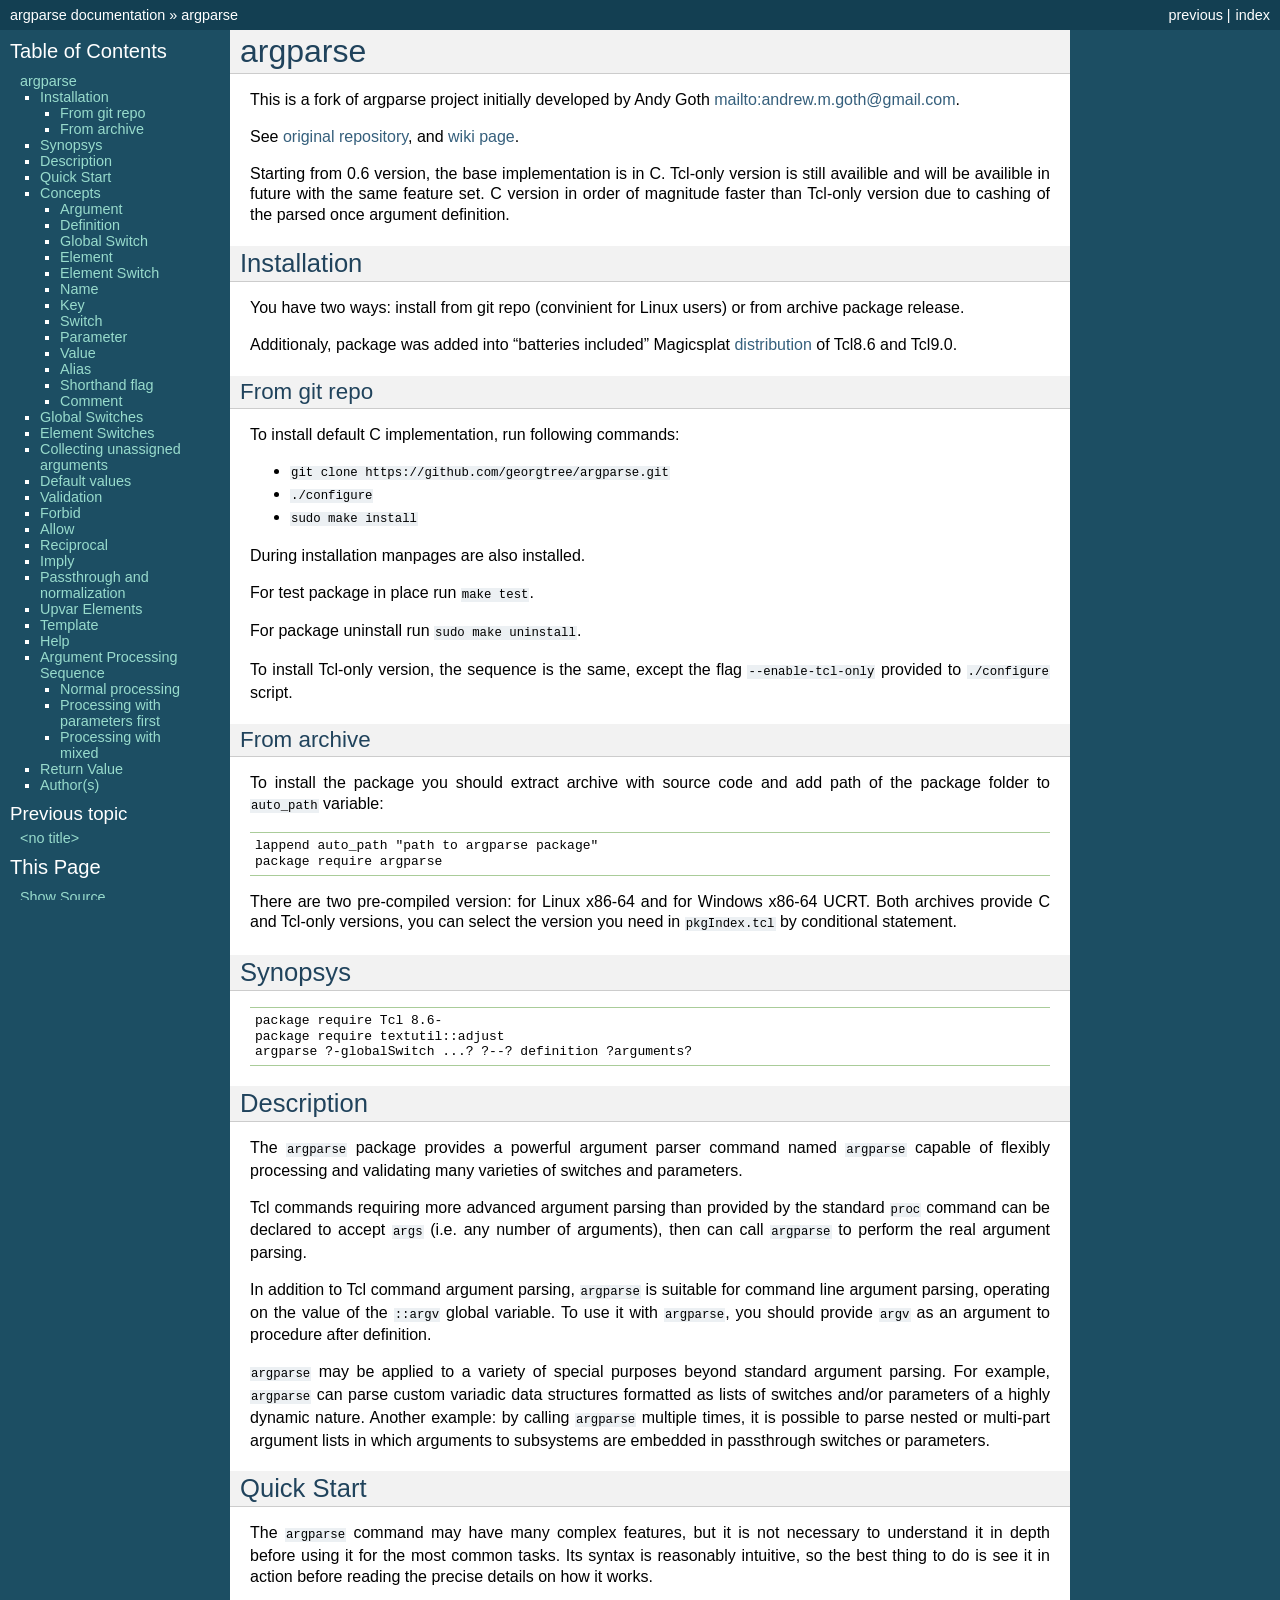
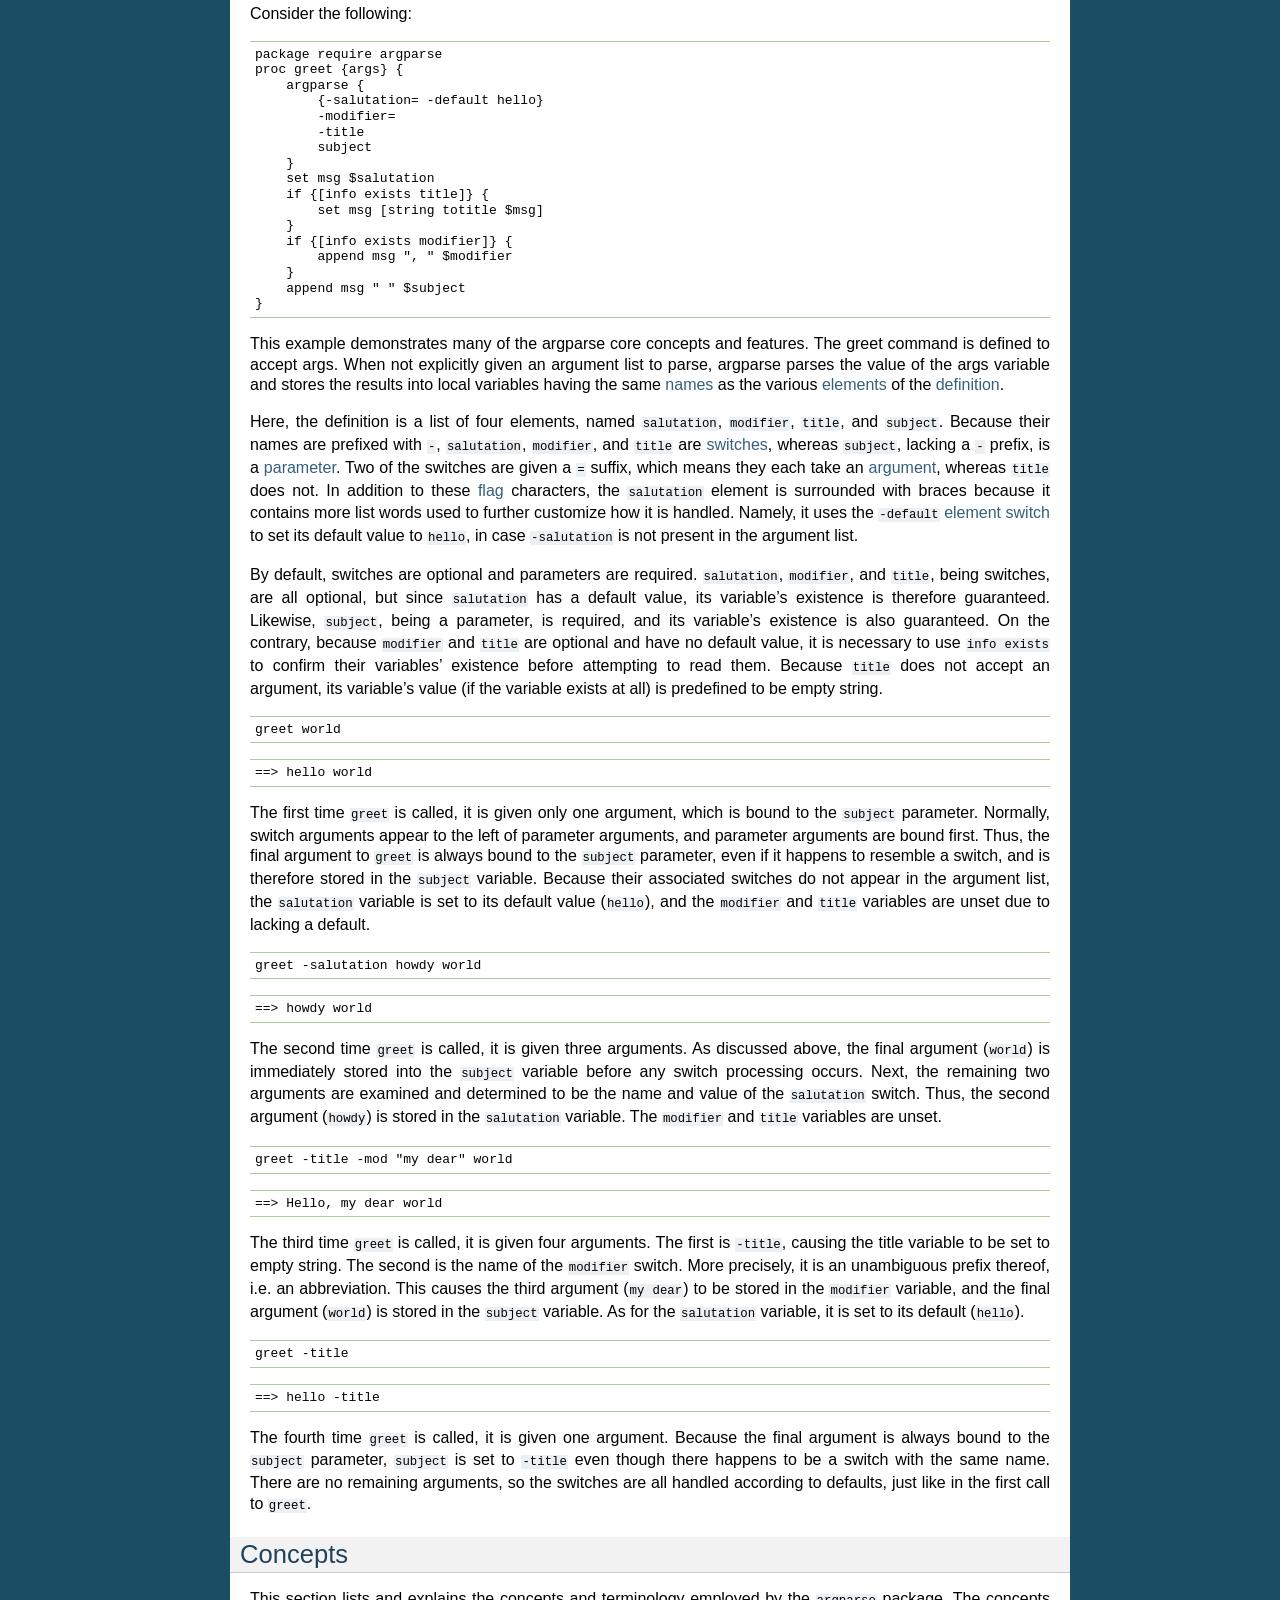
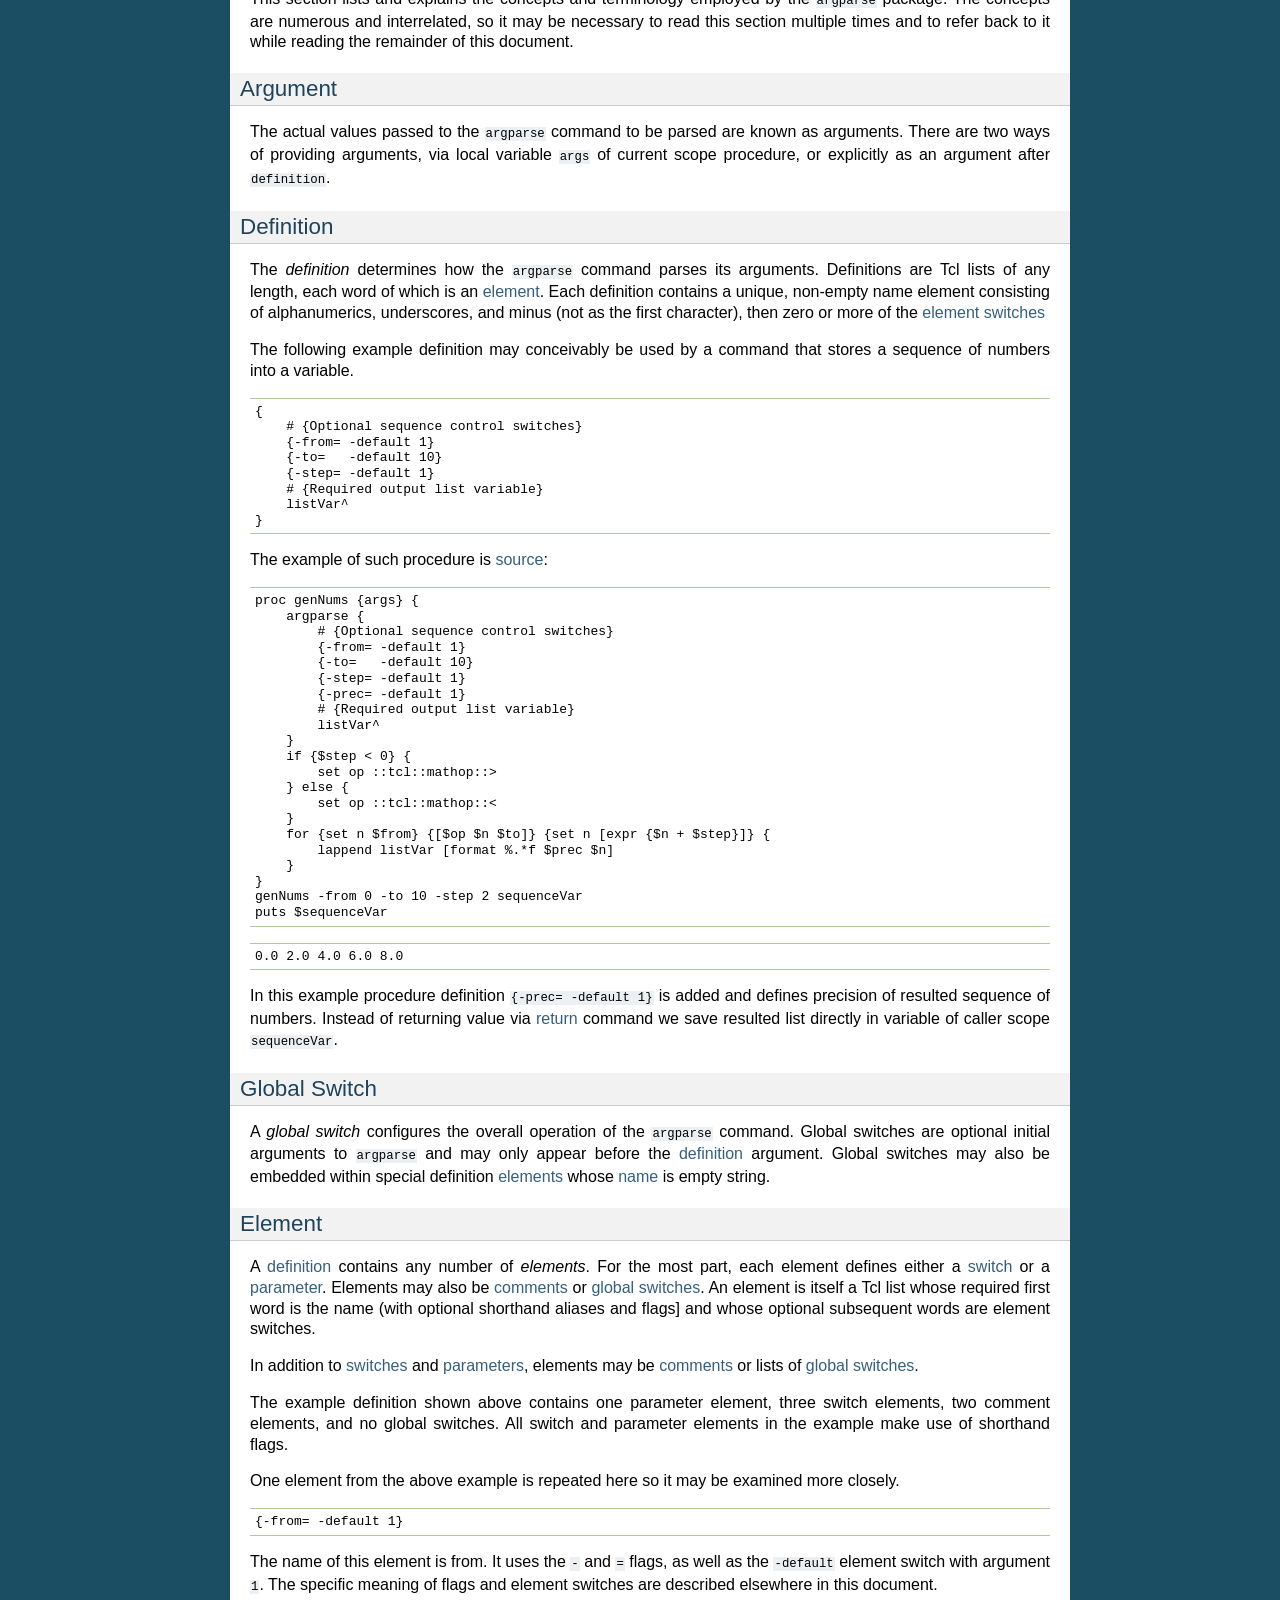
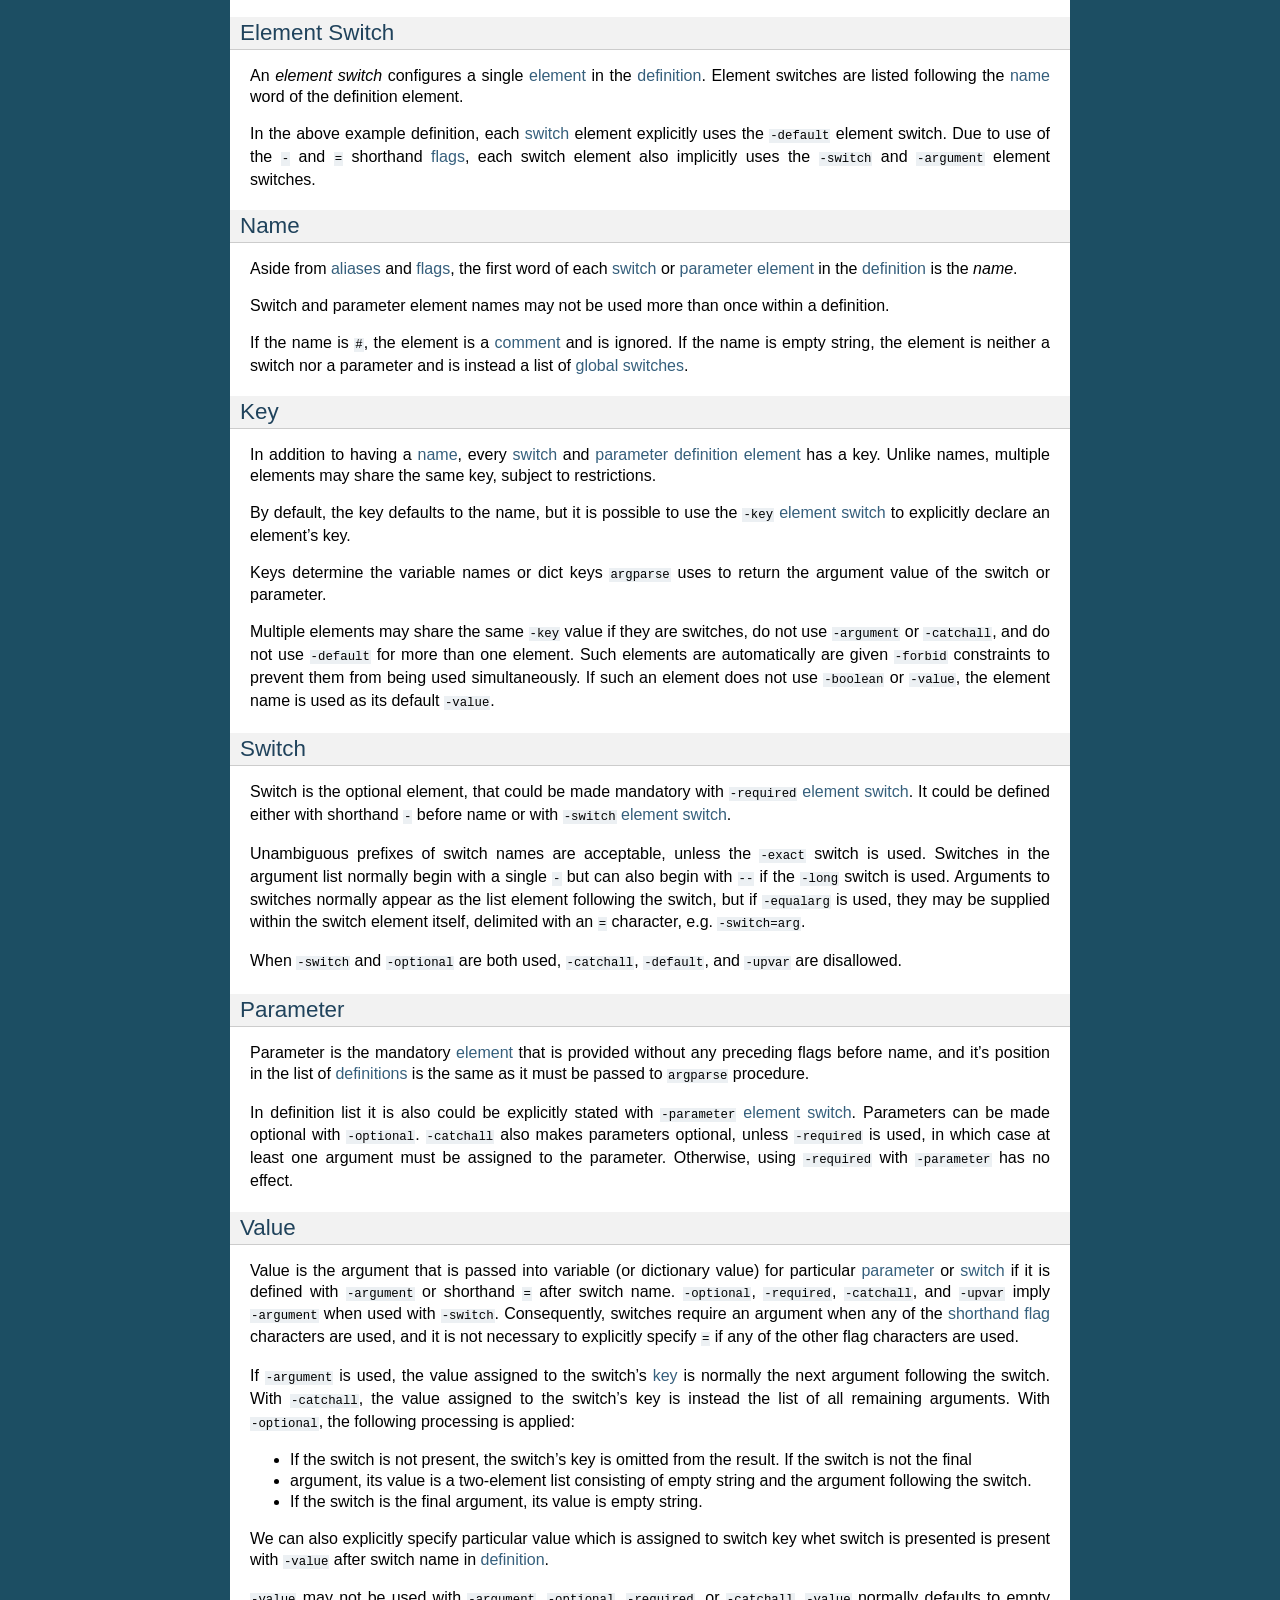
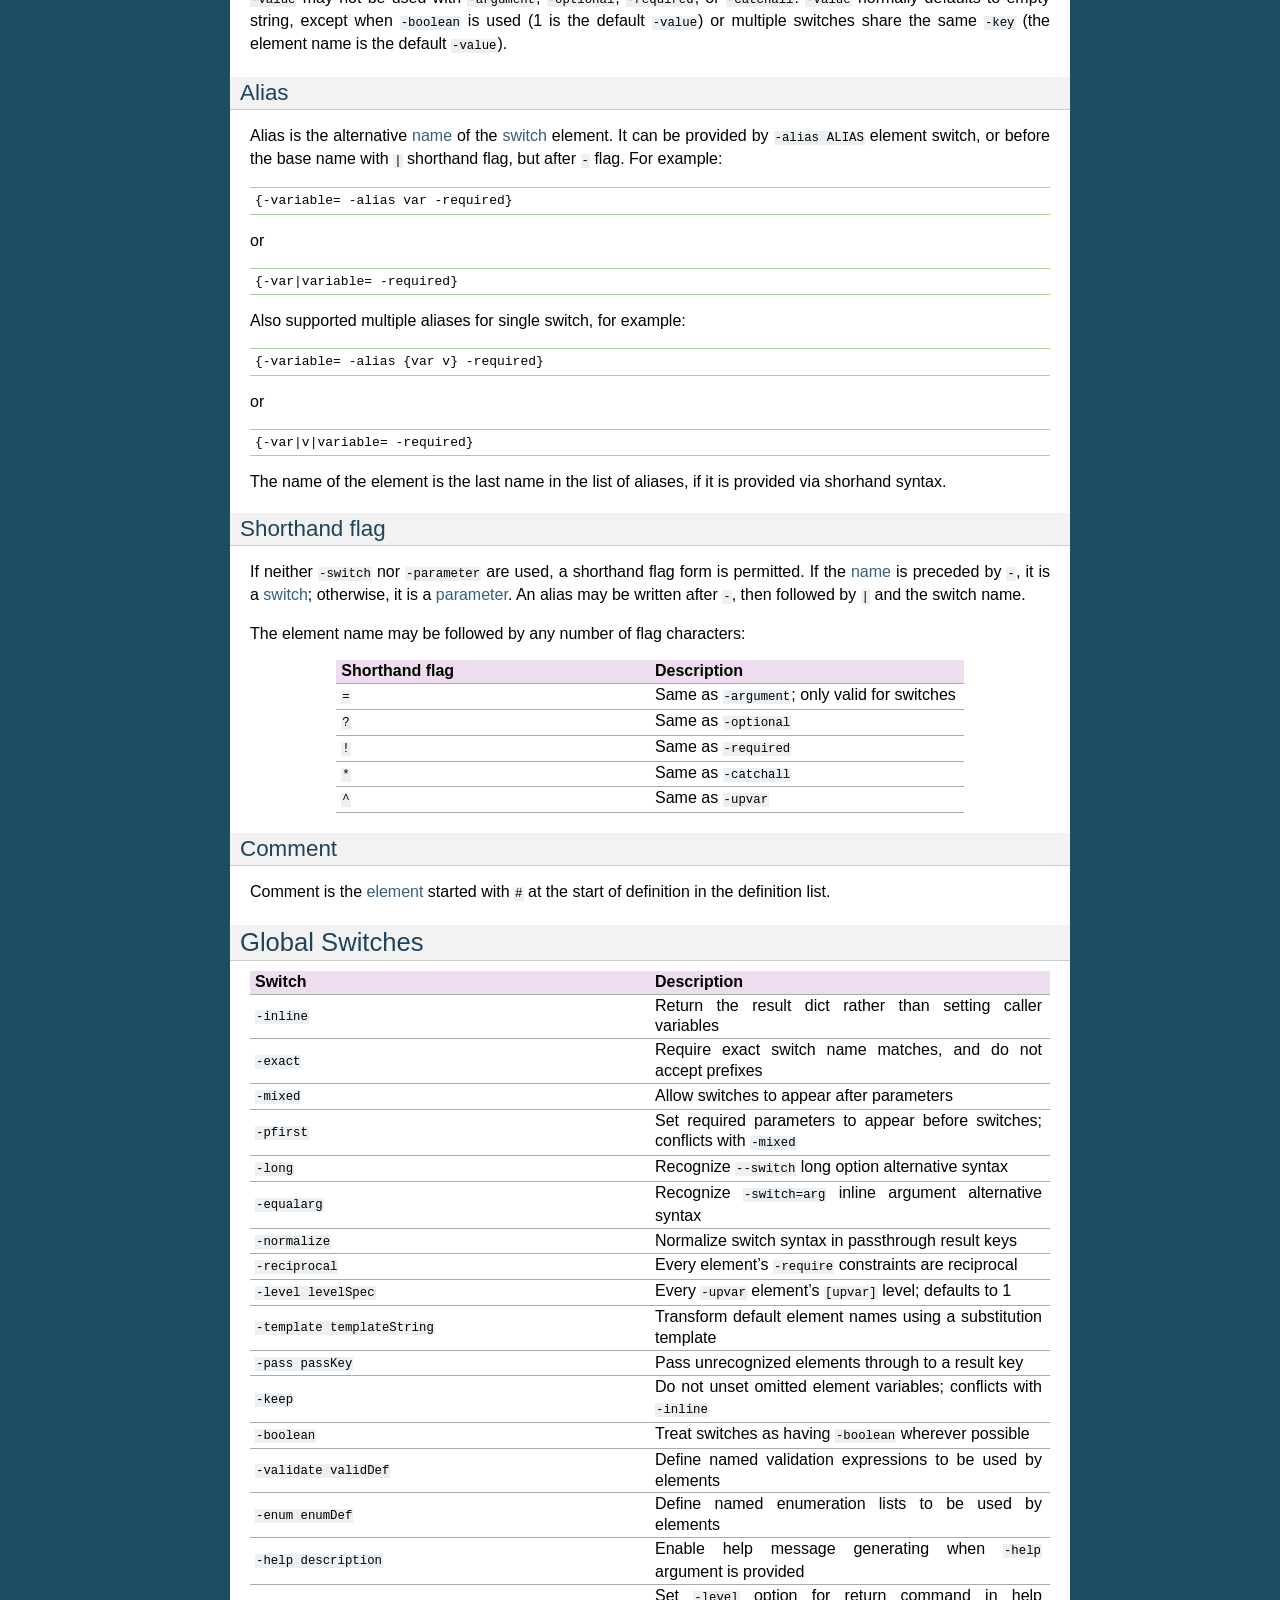
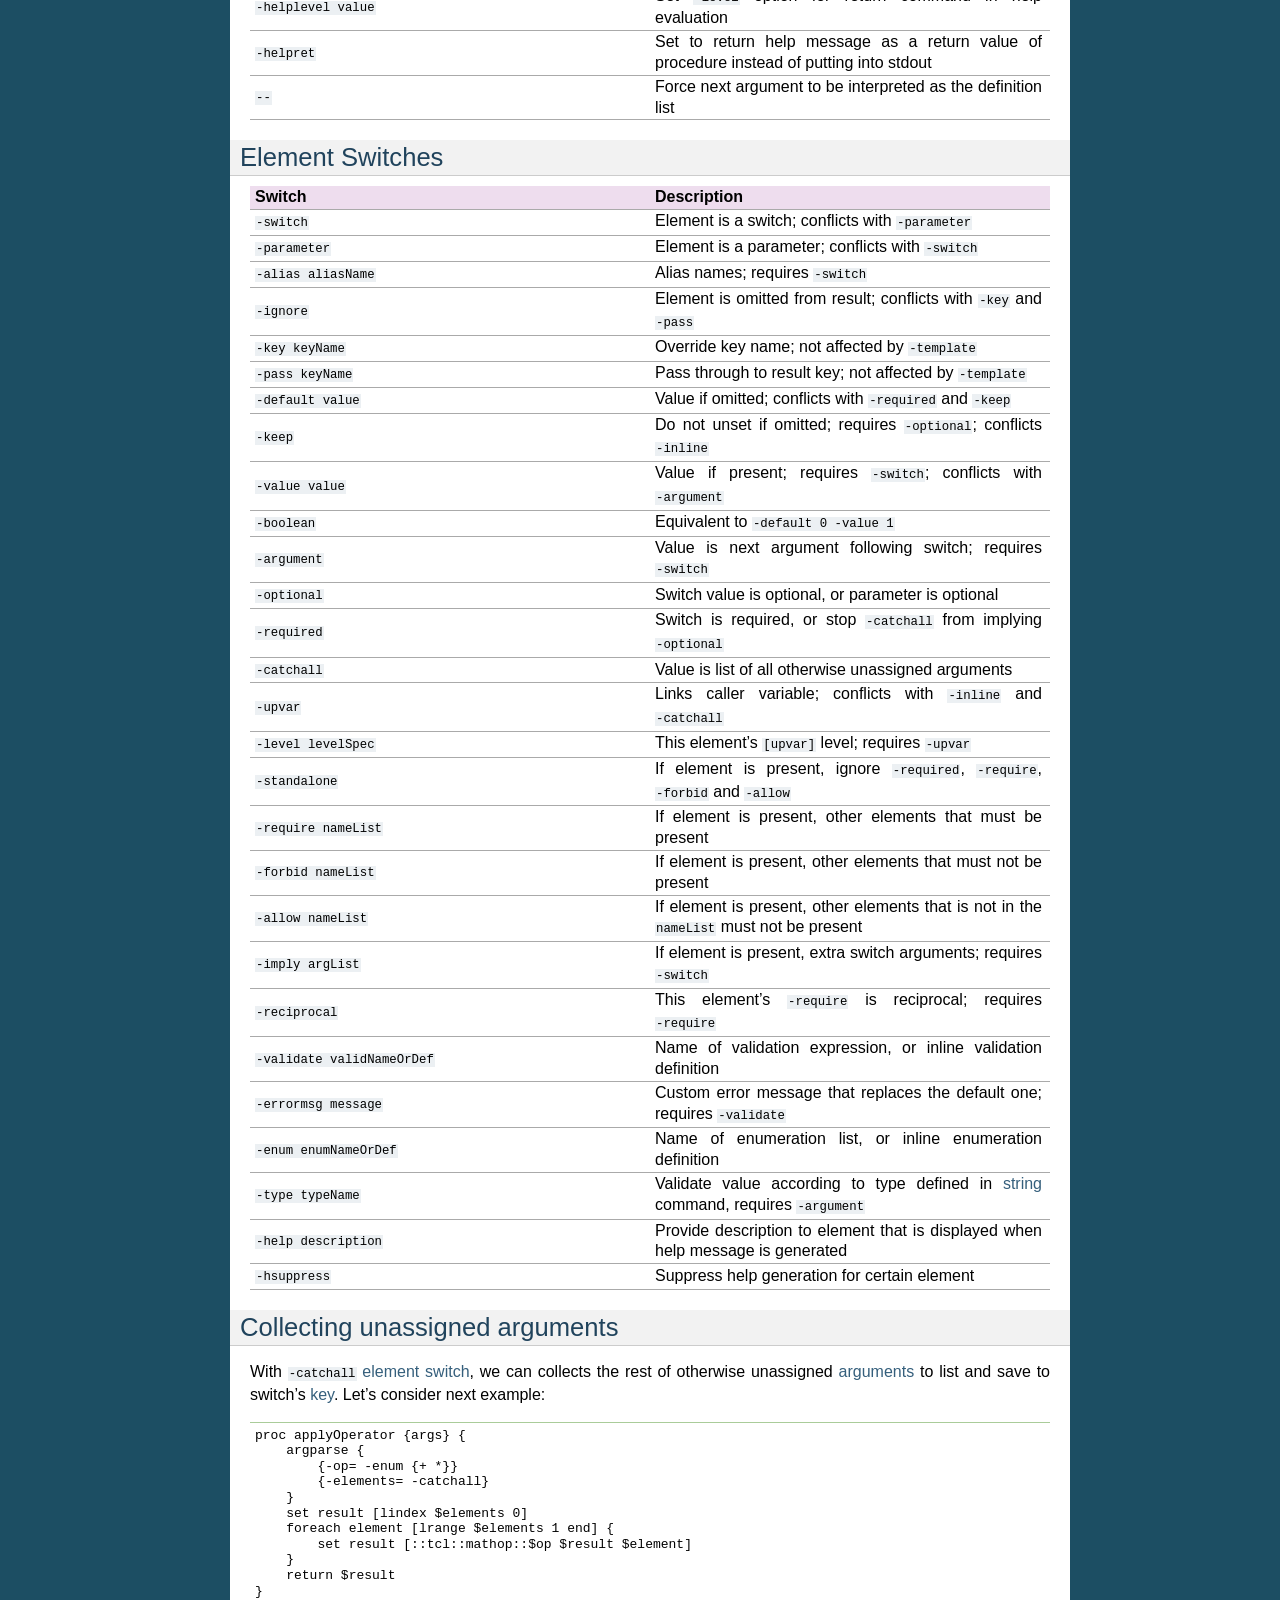
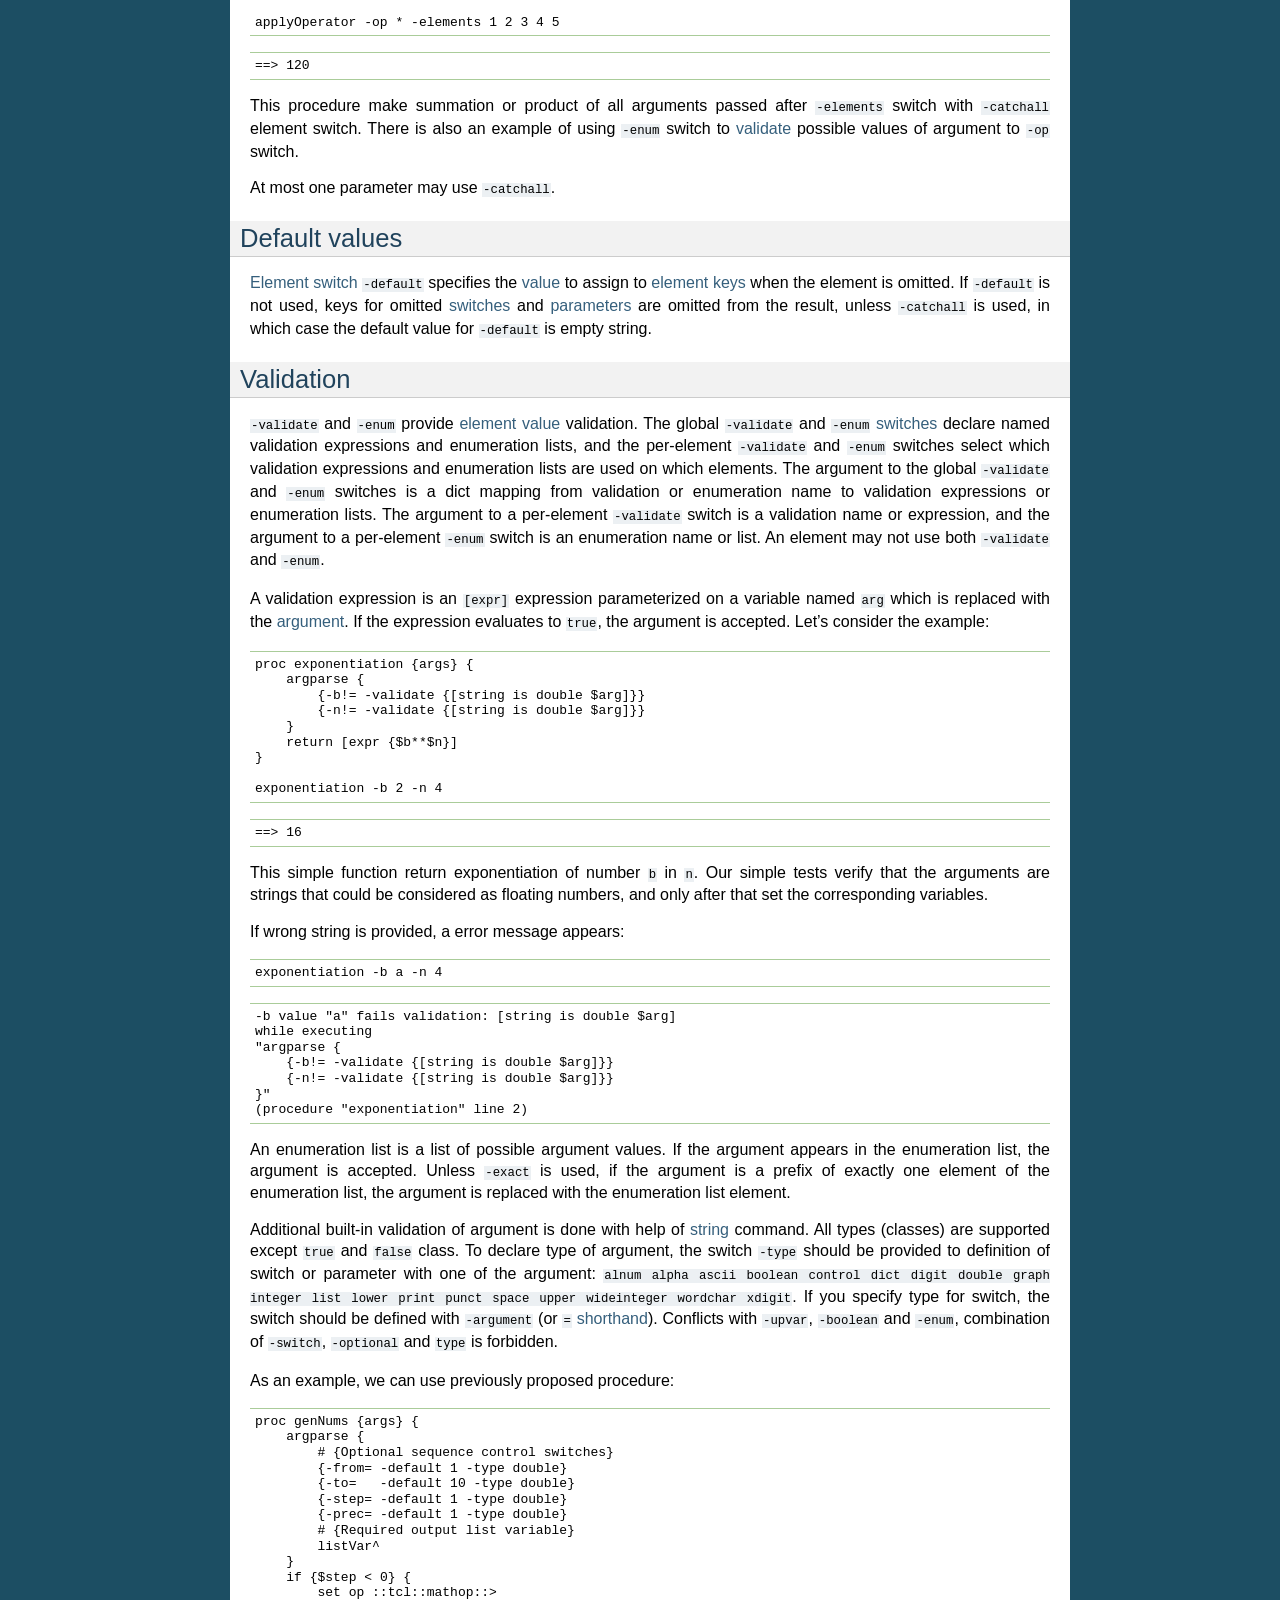
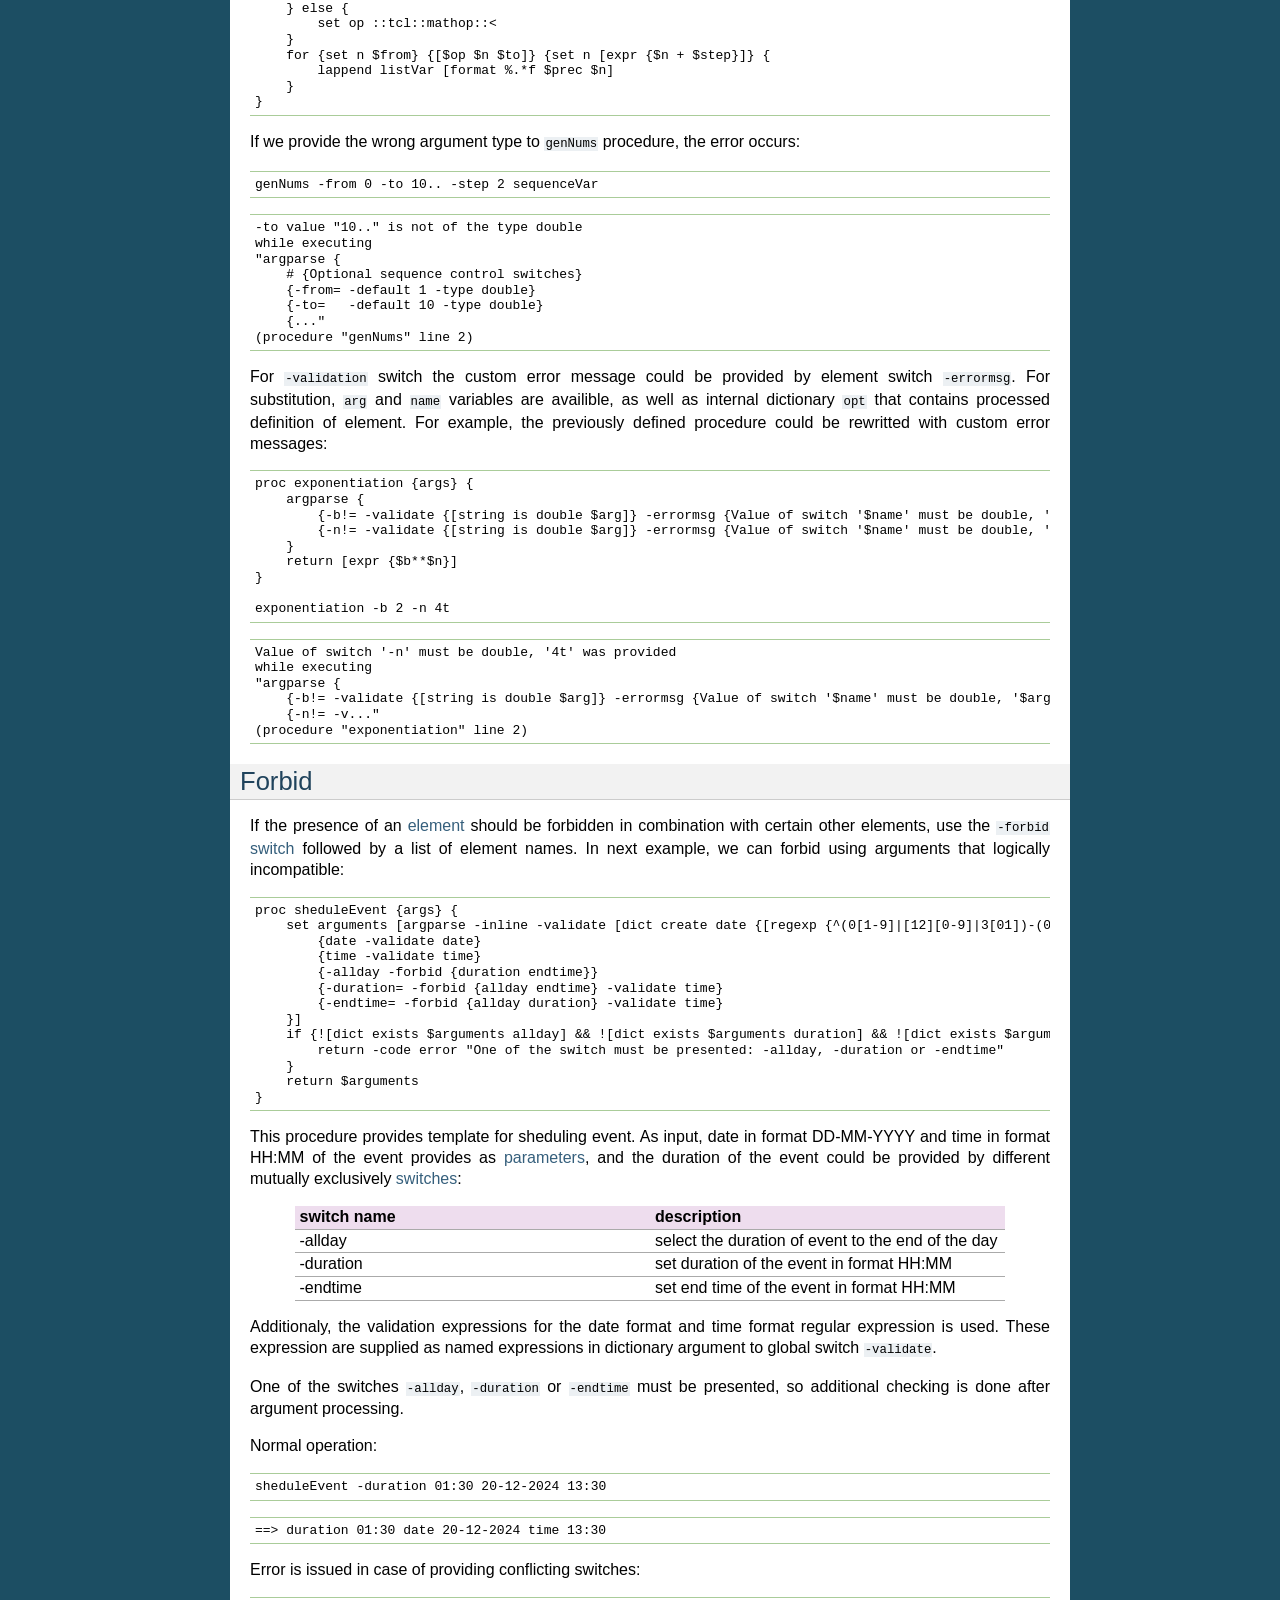
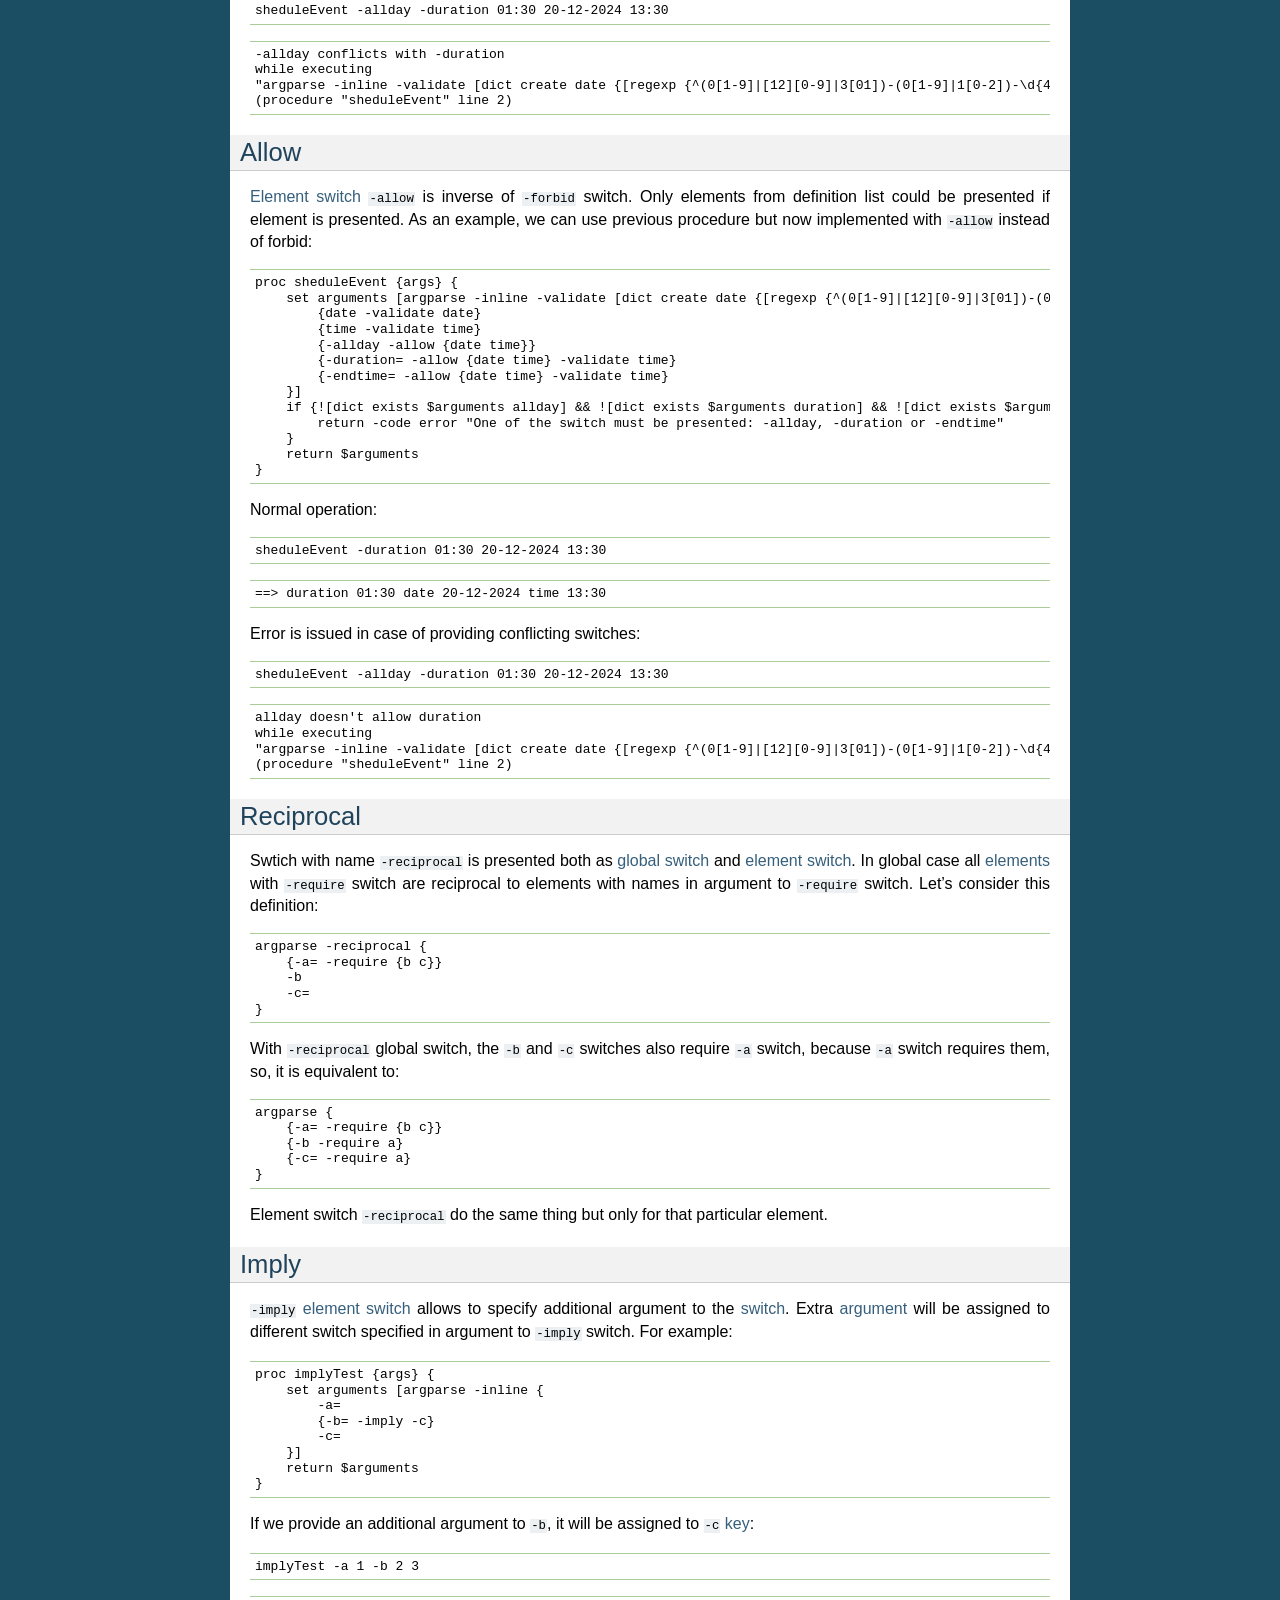
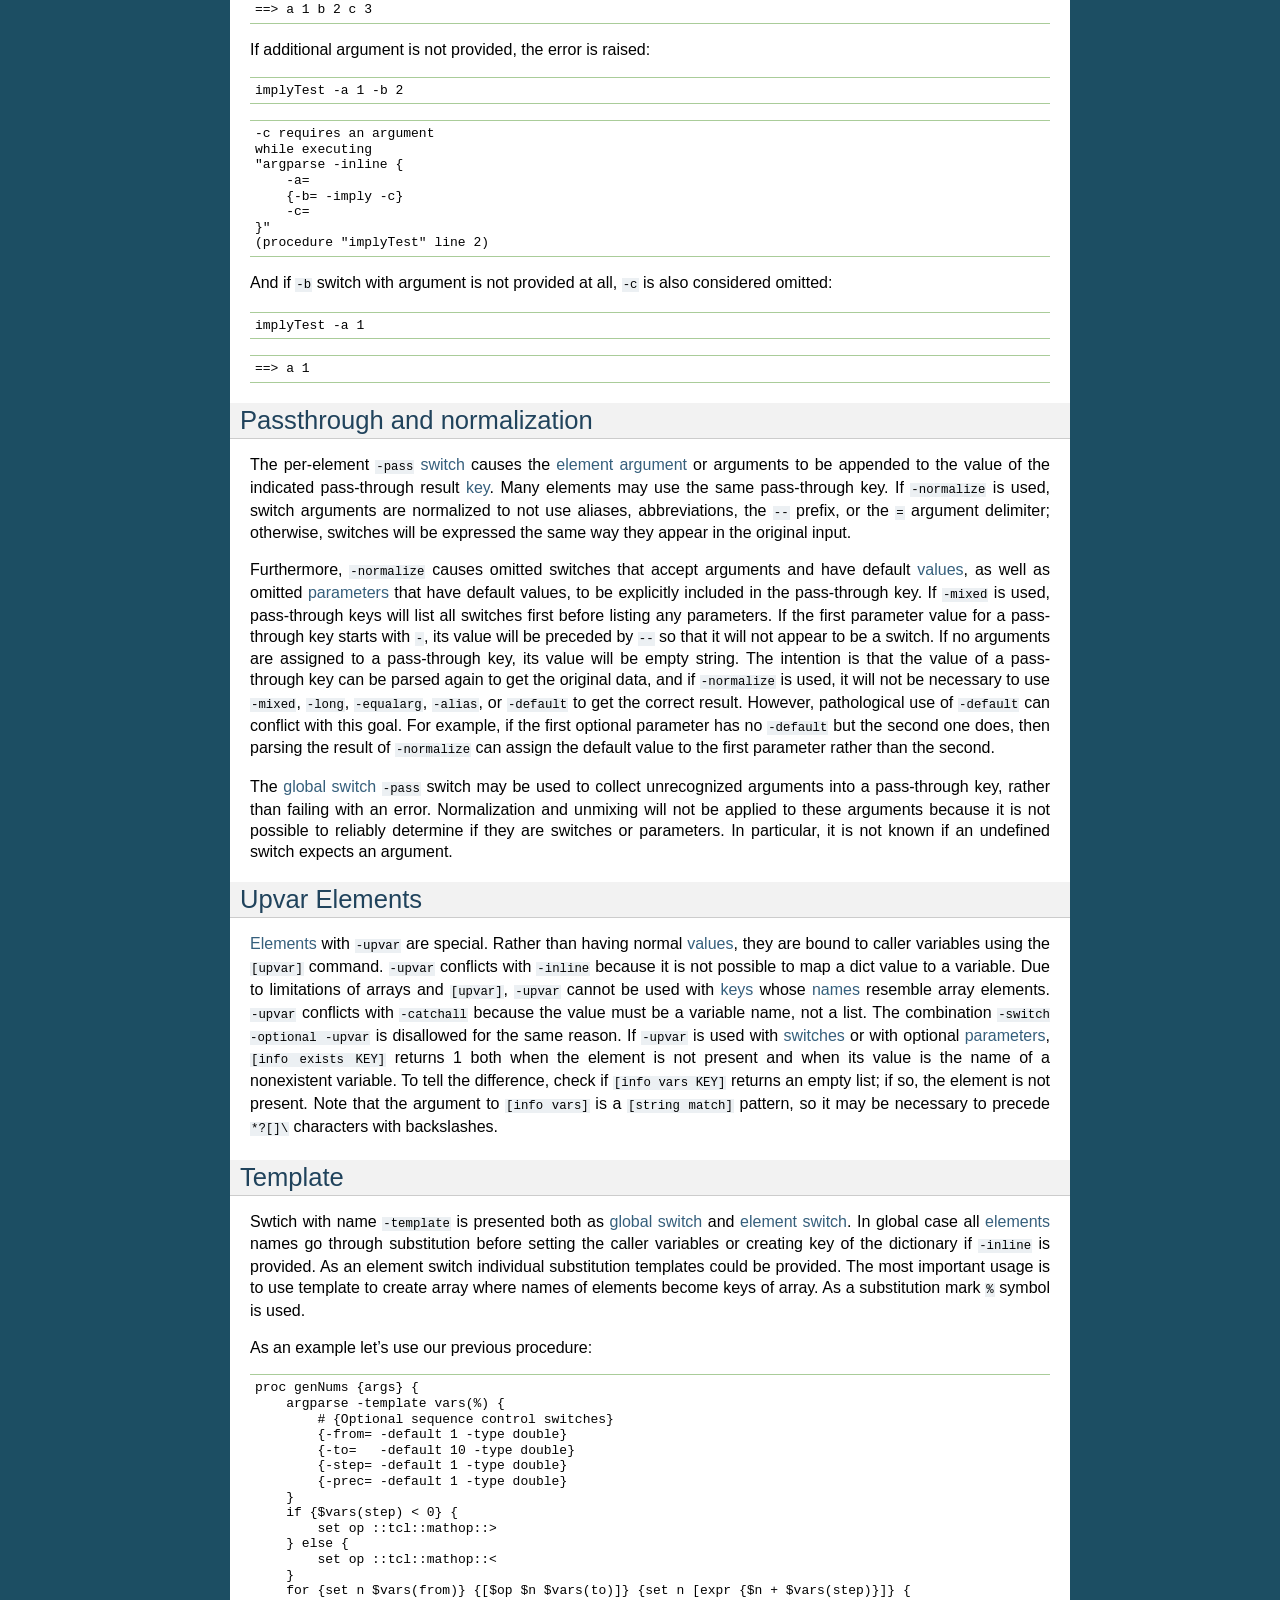
==== docs/argparse.html @ 743ca181 "add sticky navigation bar to docs" ====
<!DOCTYPE html>

<html lang="en" data-content_root="./">
  <head>
    <meta charset="utf-8" />
    <meta name="viewport" content="width=device-width, initial-scale=1.0" /><meta name="viewport" content="width=device-width, initial-scale=1" />

    <title>argparse &#8212; argparse  documentation</title>
    <link rel="stylesheet" type="text/css" href="_static/pygments.css?v=03e43079" />
    <link rel="stylesheet" type="text/css" href="_static/classic.css?v=f11ead97" />
    
    <script src="_static/documentation_options.js?v=5929fcd5"></script>
    <script src="_static/doctools.js?v=9bcbadda"></script>
    <script src="_static/sphinx_highlight.js?v=dc90522c"></script>
    
    <link rel="index" title="Index" href="genindex.html" />
    <link rel="search" title="Search" href="search.html" />
    <link rel="prev" title="&lt;no title&gt;" href="index.html" /> 
  </head><body>
    <div class="related" role="navigation" aria-label="Related">
      <h3>Navigation</h3>
      <ul>
        <li class="right" style="margin-right: 10px">
          <a href="genindex.html" title="General Index"
             accesskey="I">index</a></li>
        <li class="right" >
          <a href="index.html" title="&lt;no title&gt;"
             accesskey="P">previous</a> |</li>
        <li class="nav-item nav-item-0"><a href="index.html">argparse  documentation</a> &#187;</li>
        <li class="nav-item nav-item-this"><a href="">argparse</a></li> 
      </ul>
    </div>  

    <div class="document">
      <div class="documentwrapper">
        <div class="bodywrapper">
          <div class="body" role="main">
            
  <section id="argparse">
<span id="r-argparse"></span><span id="r-namespaceqz3a3aargparse"></span><h1>argparse<a class="headerlink" href="#argparse" title="Link to this heading">¶</a></h1>
<p>This is a fork of argparse project initially developed by Andy Goth <a class="reference external" href="mailto:andrew&#46;m&#46;goth&#37;&#52;&#48;gmail&#46;com">mailto:andrew<span>&#46;</span>m<span>&#46;</span>goth<span>&#64;</span>gmail<span>&#46;</span>com</a>.</p>
<p>See <a class="reference external" href="https://core.tcl-lang.org/tcllib/timeline?r=amg-argparse">original repository</a>, and
<a class="reference external" href="https://wiki.tcl-lang.org/page/argparse">wiki page</a>.</p>
<p>Starting from 0.6 version, the base implementation is in C. Tcl-only version is still availible and will be
availible in future with the same feature set. C version in order of magnitude faster than Tcl-only version due
to cashing of the parsed once argument definition.</p>
<section id="installation">
<span id="r-argparse-installation"></span><span id="r-3a3aargparseqzinstallation"></span><h2>Installation<a class="headerlink" href="#installation" title="Link to this heading">¶</a></h2>
<p>You have two ways: install from git repo (convinient for Linux users) or from archive package release.</p>
<p>Additionaly, package was added into “batteries included” Magicsplat
<a class="reference external" href="https://www.magicsplat.com/tcl-installer/index.html#packages">distribution</a> of Tcl8.6 and Tcl9.0.</p>
<section id="from-git-repo">
<span id="r-argparse-from-git-repo"></span><span id="r-3a3aargparseqzfrom20git20repo"></span><h3>From git repo<a class="headerlink" href="#from-git-repo" title="Link to this heading">¶</a></h3>
<p>To install default C implementation, run following commands:</p>
<ul class="simple">
<li><p><code class="docutils literal notranslate"><span class="pre">git</span> <span class="pre">clone</span> <span class="pre">https://github.com/georgtree/argparse.git</span></code></p></li>
<li><p><code class="docutils literal notranslate"><span class="pre">./configure</span></code></p></li>
<li><p><code class="docutils literal notranslate"><span class="pre">sudo</span> <span class="pre">make</span> <span class="pre">install</span></code></p></li>
</ul>
<p>During installation manpages are also installed.</p>
<p>For test package in place run <code class="docutils literal notranslate"><span class="pre">make</span> <span class="pre">test</span></code>.</p>
<p>For package uninstall run <code class="docutils literal notranslate"><span class="pre">sudo</span> <span class="pre">make</span> <span class="pre">uninstall</span></code>.</p>
<p>To install Tcl-only version, the sequence is the same, except the flag <code class="docutils literal notranslate"><span class="pre">--enable-tcl-only</span></code> provided to
<code class="docutils literal notranslate"><span class="pre">./configure</span></code> script.</p>
</section>
<section id="from-archive">
<span id="r-argparse-from-archive"></span><span id="r-3a3aargparseqzfrom20archive"></span><h3>From archive<a class="headerlink" href="#from-archive" title="Link to this heading">¶</a></h3>
<p>To install the package you should extract archive with source code and add path of the package folder to
<code class="docutils literal notranslate"><span class="pre">auto_path</span></code> variable:</p>
<div class="highlight-tcl notranslate"><div class="highlight"><pre><span></span><span class="nb">lappend</span><span class="w"> </span>auto_path<span class="w"> </span><span class="s2">&quot;path to argparse package&quot;</span>
<span class="nb">package</span><span class="w"> </span>require<span class="w"> </span>argparse
</pre></div>
</div>
<p>There are two pre-compiled version: for Linux x86-64 and for Windows x86-64 UCRT. Both archives provide C and
Tcl-only versions, you can select the version you need in <code class="docutils literal notranslate"><span class="pre">pkgIndex.tcl</span></code> by conditional statement.</p>
</section>
</section>
<section id="synopsys">
<span id="r-argparse-synopsys"></span><span id="r-3a3aargparseqzsynopsys"></span><h2>Synopsys<a class="headerlink" href="#synopsys" title="Link to this heading">¶</a></h2>
<div class="highlight-tcl notranslate"><div class="highlight"><pre><span></span><span class="nb">package</span><span class="w"> </span>require<span class="w"> </span>Tcl<span class="w"> </span><span class="mf">8.6</span><span class="o">-</span>
<span class="nb">package</span><span class="w"> </span>require<span class="w"> </span>textutil::adjust
<span class="nv">argparse</span><span class="w"> </span><span class="o">?-</span>globalSwitch<span class="w"> </span>...<span class="o">?</span><span class="w"> </span><span class="o">?--?</span><span class="w"> </span>definition<span class="w"> </span><span class="o">?</span>arguments<span class="o">?</span>
</pre></div>
</div>
</section>
<section id="description">
<span id="r-argparse-description"></span><span id="r-3a3aargparseqzdescription"></span><h2>Description<a class="headerlink" href="#description" title="Link to this heading">¶</a></h2>
<p>The <code class="docutils literal notranslate"><span class="pre">argparse</span></code> package provides a powerful argument parser command named <code class="docutils literal notranslate"><span class="pre">argparse</span></code> capable of flexibly
processing and validating many varieties of switches and parameters.</p>
<p>Tcl commands requiring more advanced argument parsing than provided by the standard <code class="docutils literal notranslate"><span class="pre">proc</span></code> command can be
declared to accept <code class="docutils literal notranslate"><span class="pre">args</span></code> (i.e. any number of arguments), then can call <code class="docutils literal notranslate"><span class="pre">argparse</span></code> to perform the real argument
parsing.</p>
<p>In addition to Tcl command argument parsing, <code class="docutils literal notranslate"><span class="pre">argparse</span></code> is suitable for command line argument parsing, operating
on the value of the <code class="docutils literal notranslate"><span class="pre">::argv</span></code> global variable. To use it with <code class="docutils literal notranslate"><span class="pre">argparse</span></code>, you should provide <code class="docutils literal notranslate"><span class="pre">argv</span></code> as an
argument to procedure after definition.</p>
<p><code class="docutils literal notranslate"><span class="pre">argparse</span></code> may be applied to a variety of special purposes beyond standard argument parsing. For example,
<code class="docutils literal notranslate"><span class="pre">argparse</span></code> can parse custom variadic data structures formatted as lists of switches and/or parameters of a
highly dynamic nature.  Another example: by calling <code class="docutils literal notranslate"><span class="pre">argparse</span></code> multiple times, it is possible to parse nested or
multi-part argument lists in which arguments to subsystems are embedded in passthrough switches or parameters.</p>
</section>
<section id="quick-start">
<span id="r-argparse-quick-start"></span><span id="r-3a3aargparseqzquick20start"></span><h2>Quick Start<a class="headerlink" href="#quick-start" title="Link to this heading">¶</a></h2>
<p>The <code class="docutils literal notranslate"><span class="pre">argparse</span></code> command may have many complex features, but it is not necessary to understand it in depth before
using it for the most common tasks. Its syntax is reasonably intuitive, so the best thing to do is see it in
action before reading the precise details on how it works.</p>
<p>Consider the following:</p>
<div class="highlight-tcl notranslate"><div class="highlight"><pre><span></span><span class="nb">package</span><span class="w"> </span>require<span class="w"> </span>argparse
<span class="k">proc</span><span class="w"> </span>greet<span class="w"> </span><span class="k">{</span><span class="nv">args</span><span class="k">}</span><span class="w"> </span><span class="k">{</span>
<span class="w">    </span><span class="nv">argparse</span><span class="w"> </span><span class="k">{</span>
<span class="w">        </span><span class="k">{</span><span class="nv">-salutation</span><span class="o">=</span><span class="w"> </span><span class="o">-</span>default<span class="w"> </span>hello<span class="k">}</span>
<span class="w">        </span><span class="nv">-modifier</span><span class="o">=</span>
<span class="w">        </span><span class="nv">-title</span>
<span class="w">        </span><span class="nv">subject</span>
<span class="w">    </span><span class="k">}</span>
<span class="w">    </span><span class="k">set</span><span class="w"> </span>msg<span class="w"> </span><span class="nv">$salutation</span>
<span class="w">    </span><span class="k">if</span><span class="w"> </span><span class="k">{[</span><span class="nb">info</span><span class="w"> </span>exists<span class="w"> </span>title<span class="k">]}</span><span class="w"> </span><span class="k">{</span>
<span class="w">        </span><span class="k">set</span><span class="w"> </span>msg<span class="w"> </span><span class="k">[</span><span class="nb">string</span><span class="w"> </span>totitle<span class="w"> </span><span class="nv">$msg</span><span class="k">]</span>
<span class="w">    </span><span class="k">}</span>
<span class="w">    </span><span class="k">if</span><span class="w"> </span><span class="k">{[</span><span class="nb">info</span><span class="w"> </span>exists<span class="w"> </span>modifier<span class="k">]}</span><span class="w"> </span><span class="k">{</span>
<span class="w">        </span><span class="nb">append</span><span class="w"> </span>msg<span class="w"> </span><span class="s2">&quot;, &quot;</span><span class="w"> </span><span class="nv">$modifier</span>
<span class="w">    </span><span class="k">}</span>
<span class="w">    </span><span class="nb">append</span><span class="w"> </span>msg<span class="w"> </span><span class="s2">&quot; &quot;</span><span class="w"> </span><span class="nv">$subject</span>
<span class="k">}</span>
</pre></div>
</div>
<p>This example demonstrates many of the argparse core concepts and features. The greet command is defined to
accept args.  When not explicitly given an argument list to parse, argparse parses the value of the args
variable and stores the results into local variables having the same <a class="reference internal" href="#r-3a3aargparseqzname"><span class="std std-ref">names</span></a> as the various
<a class="reference internal" href="#r-3a3aargparseqzelement"><span class="std std-ref">elements</span></a> of the <a class="reference internal" href="#r-3a3aargparseqzdefinition"><span class="std std-ref">definition</span></a>.</p>
<p>Here, the definition is a list of four elements, named <code class="docutils literal notranslate"><span class="pre">salutation</span></code>, <code class="docutils literal notranslate"><span class="pre">modifier</span></code>, <code class="docutils literal notranslate"><span class="pre">title</span></code>, and <code class="docutils literal notranslate"><span class="pre">subject</span></code>. Because
their names are prefixed with <code class="docutils literal notranslate"><span class="pre">-</span></code>, <code class="docutils literal notranslate"><span class="pre">salutation</span></code>, <code class="docutils literal notranslate"><span class="pre">modifier</span></code>, and <code class="docutils literal notranslate"><span class="pre">title</span></code> are <a class="reference internal" href="#r-3a3aargparseqzswitch"><span class="std std-ref">switches</span></a>, whereas
<code class="docutils literal notranslate"><span class="pre">subject</span></code>, lacking a <code class="docutils literal notranslate"><span class="pre">-</span></code> prefix, is a <a class="reference internal" href="#r-3a3aargparseqzparameter"><span class="std std-ref">parameter</span></a>. Two of the switches are given a <code class="docutils literal notranslate"><span class="pre">=</span></code> suffix, which
means they each take an <a class="reference internal" href="#r-3a3aargparseqzargument"><span class="std std-ref">argument</span></a>, whereas <code class="docutils literal notranslate"><span class="pre">title</span></code> does not. In addition to these <a class="reference internal" href="#r-3a3aargparseqzshorthand20flag"><span class="std std-ref">flag</span></a>
characters, the <code class="docutils literal notranslate"><span class="pre">salutation</span></code> element is surrounded with braces because it contains more list words used to
further customize how it is handled. Namely, it uses the <code class="docutils literal notranslate"><span class="pre">-default</span></code> <a class="reference internal" href="#r-3a3aargparseqzelement20switches"><span class="std std-ref">element switch</span></a> to set
its default value to <code class="docutils literal notranslate"><span class="pre">hello</span></code>, in case <code class="docutils literal notranslate"><span class="pre">-salutation</span></code> is not present in the argument list.</p>
<p>By default, switches are optional and parameters are required. <code class="docutils literal notranslate"><span class="pre">salutation</span></code>, <code class="docutils literal notranslate"><span class="pre">modifier</span></code>, and <code class="docutils literal notranslate"><span class="pre">title</span></code>, being
switches, are all optional, but since <code class="docutils literal notranslate"><span class="pre">salutation</span></code> has a default value, its variable’s existence is therefore
guaranteed. Likewise, <code class="docutils literal notranslate"><span class="pre">subject</span></code>, being a parameter, is required, and its variable’s existence is also
guaranteed. On the contrary, because <code class="docutils literal notranslate"><span class="pre">modifier</span></code> and <code class="docutils literal notranslate"><span class="pre">title</span></code> are optional and have no default value, it is
necessary to use <code class="docutils literal notranslate"><span class="pre">info</span> <span class="pre">exists</span></code> to confirm their variables’ existence before attempting to read them. Because
<code class="docutils literal notranslate"><span class="pre">title</span></code> does not accept an argument, its variable’s value (if the variable exists at all) is predefined to be
empty string.</p>
<div class="highlight-tcl notranslate"><div class="highlight"><pre><span></span><span class="nv">greet</span><span class="w"> </span>world
</pre></div>
</div>
<div class="highlight-text notranslate"><div class="highlight"><pre><span></span>==&gt; hello world
</pre></div>
</div>
<p>The first time <code class="docutils literal notranslate"><span class="pre">greet</span></code> is called, it is given only one argument, which is bound to the <code class="docutils literal notranslate"><span class="pre">subject</span></code>
parameter. Normally, switch arguments appear to the left of parameter arguments, and parameter arguments are
bound first. Thus, the final argument to <code class="docutils literal notranslate"><span class="pre">greet</span></code> is always bound to the <code class="docutils literal notranslate"><span class="pre">subject</span></code> parameter, even if it happens
to resemble a switch, and is therefore stored in the <code class="docutils literal notranslate"><span class="pre">subject</span></code> variable. Because their associated switches do
not appear in the argument list, the <code class="docutils literal notranslate"><span class="pre">salutation</span></code> variable is set to its default value (<code class="docutils literal notranslate"><span class="pre">hello</span></code>), and the
<code class="docutils literal notranslate"><span class="pre">modifier</span></code> and <code class="docutils literal notranslate"><span class="pre">title</span></code> variables are unset due to lacking a default.</p>
<div class="highlight-tcl notranslate"><div class="highlight"><pre><span></span><span class="nv">greet</span><span class="w"> </span><span class="o">-</span>salutation<span class="w"> </span>howdy<span class="w"> </span>world
</pre></div>
</div>
<div class="highlight-text notranslate"><div class="highlight"><pre><span></span>==&gt; howdy world
</pre></div>
</div>
<p>The second time <code class="docutils literal notranslate"><span class="pre">greet</span></code> is called, it is given three arguments. As discussed above, the final argument (<code class="docutils literal notranslate"><span class="pre">world</span></code>)
is immediately stored into the <code class="docutils literal notranslate"><span class="pre">subject</span></code> variable before any switch processing occurs. Next, the remaining two
arguments are examined and determined to be the name and value of the <code class="docutils literal notranslate"><span class="pre">salutation</span></code> switch. Thus, the second
argument (<code class="docutils literal notranslate"><span class="pre">howdy</span></code>) is stored in the <code class="docutils literal notranslate"><span class="pre">salutation</span></code> variable. The <code class="docutils literal notranslate"><span class="pre">modifier</span></code> and <code class="docutils literal notranslate"><span class="pre">title</span></code> variables are unset.</p>
<div class="highlight-tcl notranslate"><div class="highlight"><pre><span></span><span class="nv">greet</span><span class="w"> </span><span class="o">-</span>title<span class="w"> </span><span class="o">-</span>mod<span class="w"> </span><span class="s2">&quot;my dear&quot;</span><span class="w"> </span>world
</pre></div>
</div>
<div class="highlight-text notranslate"><div class="highlight"><pre><span></span>==&gt; Hello, my dear world
</pre></div>
</div>
<p>The third time <code class="docutils literal notranslate"><span class="pre">greet</span></code> is called, it is given four arguments. The first is <code class="docutils literal notranslate"><span class="pre">-title</span></code>, causing the title variable
to be set to empty string. The second is the name of the <code class="docutils literal notranslate"><span class="pre">modifier</span></code> switch. More precisely, it is an unambiguous
prefix thereof, i.e. an abbreviation. This causes the third argument (<code class="docutils literal notranslate"><span class="pre">my</span> <span class="pre">dear</span></code>) to be stored in the <code class="docutils literal notranslate"><span class="pre">modifier</span></code>
variable, and the final argument (<code class="docutils literal notranslate"><span class="pre">world</span></code>) is stored in the <code class="docutils literal notranslate"><span class="pre">subject</span></code> variable. As for the <code class="docutils literal notranslate"><span class="pre">salutation</span></code>
variable, it is set to its default (<code class="docutils literal notranslate"><span class="pre">hello</span></code>).</p>
<div class="highlight-tcl notranslate"><div class="highlight"><pre><span></span><span class="nv">greet</span><span class="w"> </span><span class="o">-</span>title
</pre></div>
</div>
<div class="highlight-text notranslate"><div class="highlight"><pre><span></span>==&gt; hello -title
</pre></div>
</div>
<p>The fourth time <code class="docutils literal notranslate"><span class="pre">greet</span></code> is called, it is given one argument. Because the final argument is always bound to the
<code class="docutils literal notranslate"><span class="pre">subject</span></code> parameter, <code class="docutils literal notranslate"><span class="pre">subject</span></code> is set to <code class="docutils literal notranslate"><span class="pre">-title</span></code> even though there happens to be a switch with the same
name. There are no remaining arguments, so the switches are all handled according to defaults, just like in the
first call to <code class="docutils literal notranslate"><span class="pre">greet</span></code>.</p>
</section>
<section id="concepts">
<span id="r-argparse-concepts"></span><span id="r-3a3aargparseqzconcepts"></span><h2>Concepts<a class="headerlink" href="#concepts" title="Link to this heading">¶</a></h2>
<p>This section lists and explains the concepts and terminology employed by the <code class="docutils literal notranslate"><span class="pre">argparse</span></code> package. The concepts
are numerous and interrelated, so it may be necessary to read this section multiple times and to refer back to
it while reading the remainder of this document.</p>
<section id="argument">
<span id="r-argparse-argument"></span><span id="r-3a3aargparseqzargument"></span><h3>Argument<a class="headerlink" href="#argument" title="Link to this heading">¶</a></h3>
<p>The actual values passed to the <code class="docutils literal notranslate"><span class="pre">argparse</span></code> command to be parsed are known as arguments. There are two ways of
providing arguments, via local variable <code class="docutils literal notranslate"><span class="pre">args</span></code> of current scope procedure, or explicitly as an argument after
<code class="docutils literal notranslate"><span class="pre">definition</span></code>.</p>
</section>
<section id="definition">
<span id="r-argparse-definition"></span><span id="r-3a3aargparseqzdefinition"></span><h3>Definition<a class="headerlink" href="#definition" title="Link to this heading">¶</a></h3>
<p>The <em>definition</em> determines how the <code class="docutils literal notranslate"><span class="pre">argparse</span></code> command parses its arguments. Definitions are Tcl lists of any
length, each word of which is an <a class="reference internal" href="#r-3a3aargparseqzelement"><span class="std std-ref">element</span></a>. Each definition contains a unique, non-empty name element
consisting of alphanumerics, underscores, and minus (not as the first character), then zero or more of the
<a class="reference internal" href="#r-3a3aargparseqzelement20switch"><span class="std std-ref">element switches</span></a></p>
<p>The following example definition may conceivably be used by a command that stores a sequence of numbers into a
variable.</p>
<div class="highlight-tcl notranslate"><div class="highlight"><pre><span></span><span class="k">{</span>
<span class="w">    </span><span class="c"># {Optional sequence control switches}</span>
<span class="w">    </span><span class="k">{</span><span class="nv">-from</span><span class="o">=</span><span class="w"> </span><span class="o">-</span>default<span class="w"> </span><span class="mi">1</span><span class="k">}</span>
<span class="w">    </span><span class="k">{</span><span class="nv">-to</span><span class="o">=</span><span class="w">   </span><span class="o">-</span>default<span class="w"> </span><span class="mi">10</span><span class="k">}</span>
<span class="w">    </span><span class="k">{</span><span class="nv">-step</span><span class="o">=</span><span class="w"> </span><span class="o">-</span>default<span class="w"> </span><span class="mi">1</span><span class="k">}</span>
<span class="w">    </span><span class="c"># {Required output list variable}</span>
<span class="w">    </span><span class="nv">listVar</span><span class="o">^</span>
<span class="k">}</span>
</pre></div>
</div>
<p>The example of such procedure is <a class="reference external" href="https://stackoverflow.com/a/38436286/21306711">source</a>:</p>
<div class="highlight-tcl notranslate"><div class="highlight"><pre><span></span><span class="k">proc</span><span class="w"> </span>genNums<span class="w"> </span><span class="k">{</span><span class="nv">args</span><span class="k">}</span><span class="w"> </span><span class="k">{</span>
<span class="w">    </span><span class="nv">argparse</span><span class="w"> </span><span class="k">{</span>
<span class="w">        </span><span class="c"># {Optional sequence control switches}</span>
<span class="w">        </span><span class="k">{</span><span class="nv">-from</span><span class="o">=</span><span class="w"> </span><span class="o">-</span>default<span class="w"> </span><span class="mi">1</span><span class="k">}</span>
<span class="w">        </span><span class="k">{</span><span class="nv">-to</span><span class="o">=</span><span class="w">   </span><span class="o">-</span>default<span class="w"> </span><span class="mi">10</span><span class="k">}</span>
<span class="w">        </span><span class="k">{</span><span class="nv">-step</span><span class="o">=</span><span class="w"> </span><span class="o">-</span>default<span class="w"> </span><span class="mi">1</span><span class="k">}</span>
<span class="w">        </span><span class="k">{</span><span class="nv">-prec</span><span class="o">=</span><span class="w"> </span><span class="o">-</span>default<span class="w"> </span><span class="mi">1</span><span class="k">}</span>
<span class="w">        </span><span class="c"># {Required output list variable}</span>
<span class="w">        </span><span class="nv">listVar</span><span class="o">^</span>
<span class="w">    </span><span class="k">}</span>
<span class="w">    </span><span class="k">if</span><span class="w"> </span><span class="k">{</span><span class="nv">$step</span><span class="w"> </span><span class="o">&lt;</span><span class="w"> </span><span class="nv">0</span><span class="k">}</span><span class="w"> </span><span class="k">{</span>
<span class="w">        </span><span class="k">set</span><span class="w"> </span>op<span class="w"> </span><span class="o">::</span>tcl::mathop::<span class="o">&gt;</span>
<span class="w">    </span><span class="k">}</span><span class="w"> </span><span class="k">else</span><span class="w"> </span><span class="k">{</span>
<span class="w">        </span><span class="k">set</span><span class="w"> </span>op<span class="w"> </span><span class="o">::</span>tcl::mathop::<span class="o">&lt;</span>
<span class="w">    </span><span class="k">}</span>
<span class="w">    </span><span class="k">for</span><span class="w"> </span><span class="k">{set</span><span class="w"> </span>n<span class="w"> </span><span class="nv">$from</span><span class="k">}</span><span class="w"> </span><span class="k">{[</span><span class="nv">$op</span><span class="w"> </span><span class="nv">$n</span><span class="w"> </span><span class="nv">$to</span><span class="k">]}</span><span class="w"> </span><span class="k">{set</span><span class="w"> </span>n<span class="w"> </span><span class="k">[expr</span><span class="w"> </span><span class="k">{</span><span class="nv">$n</span><span class="w"> </span><span class="o">+</span><span class="w"> </span><span class="nv">$step</span><span class="k">}]}</span><span class="w"> </span><span class="k">{</span>
<span class="w">        </span><span class="nb">lappend</span><span class="w"> </span>listVar<span class="w"> </span><span class="k">[</span><span class="nb">format</span><span class="w"> </span><span class="o">%</span>.<span class="o">*</span>f<span class="w"> </span><span class="nv">$prec</span><span class="w"> </span><span class="nv">$n</span><span class="k">]</span>
<span class="w">    </span><span class="k">}</span>
<span class="k">}</span>
<span class="nv">genNums</span><span class="w"> </span><span class="o">-</span>from<span class="w"> </span><span class="mi">0</span><span class="w"> </span><span class="o">-</span>to<span class="w"> </span><span class="mi">10</span><span class="w"> </span><span class="o">-</span>step<span class="w"> </span><span class="mi">2</span><span class="w"> </span>sequenceVar
<span class="nb">puts</span><span class="w"> </span><span class="nv">$sequenceVar</span>
</pre></div>
</div>
<div class="highlight-text notranslate"><div class="highlight"><pre><span></span>0.0 2.0 4.0 6.0 8.0
</pre></div>
</div>
<p>In this example procedure definition <code class="docutils literal notranslate"><span class="pre">{-prec=</span> <span class="pre">-default</span> <span class="pre">1}</span></code> is added and defines precision of resulted sequence
of numbers. Instead of returning value via <a class="reference external" href="https://www.tcl-lang.org/man/tcl9.0/TclCmd/index.html">return</a> command we save resulted list directly in variable of
caller scope <code class="docutils literal notranslate"><span class="pre">sequenceVar</span></code>.</p>
</section>
<section id="global-switch">
<span id="r-argparse-global-switch"></span><span id="r-3a3aargparseqzglobal20switch"></span><h3>Global Switch<a class="headerlink" href="#global-switch" title="Link to this heading">¶</a></h3>
<p>A <em>global switch</em> configures the overall operation of the <code class="docutils literal notranslate"><span class="pre">argparse</span></code> command. Global switches are optional
initial arguments to <code class="docutils literal notranslate"><span class="pre">argparse</span></code> and may only appear before the <a class="reference internal" href="#r-3a3aargparseqzdefinition"><span class="std std-ref">definition</span></a> argument. Global
switches may also be embedded within special definition <a class="reference internal" href="#r-3a3aargparseqzelement"><span class="std std-ref">elements</span></a> whose <a class="reference internal" href="#r-3a3aargparseqzname"><span class="std std-ref">name</span></a> is empty
string.</p>
</section>
<section id="element">
<span id="r-argparse-element"></span><span id="r-3a3aargparseqzelement"></span><h3>Element<a class="headerlink" href="#element" title="Link to this heading">¶</a></h3>
<p>A <a class="reference internal" href="#r-3a3aargparseqzdefinition"><span class="std std-ref">definition</span></a> contains any number of <em>elements</em>. For the most part, each element defines either a
<a class="reference internal" href="#r-3a3aargparseqzswitch"><span class="std std-ref">switch</span></a> or a <a class="reference internal" href="#r-3a3aargparseqzparameter"><span class="std std-ref">parameter</span></a>. Elements may also be <a class="reference internal" href="#r-3a3aargparseqzcomment"><span class="std std-ref">comments</span></a> or <a class="reference internal" href="#r-3a3aargparseqzglobal20switches"><span class="std std-ref">global
switches</span></a>. An element is itself a Tcl list whose required first word is the name (with
optional shorthand aliases and flags] and whose optional subsequent words are element switches.</p>
<p>In addition to <a class="reference internal" href="#r-3a3aargparseqzswitch"><span class="std std-ref">switches</span></a> and <a class="reference internal" href="#r-3a3aargparseqzparameter"><span class="std std-ref">parameters</span></a>, elements may be <a class="reference internal" href="#r-3a3aargparseqzcomment"><span class="std std-ref">comments</span></a> or lists
of <a class="reference internal" href="#r-3a3aargparseqzglobal20switches"><span class="std std-ref">global switches</span></a>.</p>
<p>The example definition shown above contains one parameter element, three switch elements, two comment elements,
and no global switches. All switch and parameter elements in the example make use of shorthand flags.</p>
<p>One element from the above example is repeated here so it may be examined more closely.</p>
<div class="highlight-tcl notranslate"><div class="highlight"><pre><span></span><span class="k">{</span><span class="nv">-from</span><span class="o">=</span><span class="w"> </span><span class="o">-</span>default<span class="w"> </span><span class="mi">1</span><span class="k">}</span>
</pre></div>
</div>
<p>The name of this element is from. It uses the <code class="docutils literal notranslate"><span class="pre">-</span></code> and <code class="docutils literal notranslate"><span class="pre">=</span></code> flags, as well as the <code class="docutils literal notranslate"><span class="pre">-default</span></code> element switch with
argument <code class="docutils literal notranslate"><span class="pre">1</span></code>. The specific meaning of flags and element switches are described elsewhere in this document.</p>
</section>
<section id="element-switch">
<span id="r-argparse-element-switch"></span><span id="r-3a3aargparseqzelement20switch"></span><h3>Element Switch<a class="headerlink" href="#element-switch" title="Link to this heading">¶</a></h3>
<p>An <em>element switch</em> configures a single <a class="reference internal" href="#r-3a3aargparseqzelement"><span class="std std-ref">element</span></a> in the <a class="reference internal" href="#r-3a3aargparseqzdefinition"><span class="std std-ref">definition</span></a>. Element switches
are listed following the <a class="reference internal" href="#r-3a3aargparseqzname"><span class="std std-ref">name</span></a> word of the definition element.</p>
<p>In the above example definition, each <a class="reference internal" href="#r-3a3aargparseqzswitch"><span class="std std-ref">switch</span></a> element explicitly uses the <code class="docutils literal notranslate"><span class="pre">-default</span></code> element
switch. Due to use of the <code class="docutils literal notranslate"><span class="pre">-</span></code> and <code class="docutils literal notranslate"><span class="pre">=</span></code> shorthand <a class="reference internal" href="#r-3a3aargparseqzshorthand20flag"><span class="std std-ref">flags</span></a>, each switch element also implicitly
uses the <code class="docutils literal notranslate"><span class="pre">-switch</span></code> and <code class="docutils literal notranslate"><span class="pre">-argument</span></code> element switches.</p>
</section>
<section id="name">
<span id="r-argparse-name"></span><span id="r-3a3aargparseqzname"></span><h3>Name<a class="headerlink" href="#name" title="Link to this heading">¶</a></h3>
<p>Aside from <a class="reference internal" href="#r-3a3aargparseqzalias"><span class="std std-ref">aliases</span></a> and <a class="reference internal" href="#r-3a3aargparseqzshorthand20flag"><span class="std std-ref">flags</span></a>, the first word of each <a class="reference internal" href="#r-3a3aargparseqzswitch"><span class="std std-ref">switch</span></a> or
<a class="reference internal" href="#r-3a3aargparseqzparameter"><span class="std std-ref">parameter</span></a> <a class="reference internal" href="#r-3a3aargparseqzelement"><span class="std std-ref">element</span></a> in the <a class="reference internal" href="#r-3a3aargparseqzdefinition"><span class="std std-ref">definition</span></a> is the <em>name</em>.</p>
<p>Switch and parameter element names may not be used more than once within a definition.</p>
<p>If the name is <code class="docutils literal notranslate"><span class="pre">#</span></code>, the element is a <a class="reference internal" href="#r-3a3aargparseqzcomment"><span class="std std-ref">comment</span></a> and is ignored. If the name is empty string, the
element is neither a switch nor a parameter and is instead a list of <a class="reference internal" href="#r-3a3aargparseqzglobal20switches"><span class="std std-ref">global switches</span></a>.</p>
</section>
<section id="key">
<span id="r-argparse-key"></span><span id="r-3a3aargparseqzkey"></span><h3>Key<a class="headerlink" href="#key" title="Link to this heading">¶</a></h3>
<p>In addition to having a <a class="reference internal" href="#r-3a3aargparseqzname"><span class="std std-ref">name</span></a>, every <a class="reference internal" href="#r-3a3aargparseqzswitch"><span class="std std-ref">switch</span></a> and <a class="reference internal" href="#r-3a3aargparseqzparameter"><span class="std std-ref">parameter</span></a>
<a class="reference internal" href="#r-3a3aargparseqzdefinition"><span class="std std-ref">definition</span></a> <a class="reference internal" href="#r-3a3aargparseqzelement"><span class="std std-ref">element</span></a> has a key. Unlike names, multiple elements may share the same key,
subject to restrictions.</p>
<p>By default, the key defaults to the name, but it is possible to use the <code class="docutils literal notranslate"><span class="pre">-key</span></code> <a class="reference internal" href="#r-3a3aargparseqzelement20switch"><span class="std std-ref">element switch</span></a>
to explicitly declare an element’s key.</p>
<p>Keys determine the variable names or dict keys <code class="docutils literal notranslate"><span class="pre">argparse</span></code> uses to return the argument value of the switch or
parameter.</p>
<p>Multiple elements may share the same <code class="docutils literal notranslate"><span class="pre">-key</span></code> value if they are switches, do not use <code class="docutils literal notranslate"><span class="pre">-argument</span></code> or <code class="docutils literal notranslate"><span class="pre">-catchall</span></code>,
and do not use <code class="docutils literal notranslate"><span class="pre">-default</span></code> for more than one element. Such elements are automatically are given <code class="docutils literal notranslate"><span class="pre">-forbid</span></code>
constraints to prevent them from being used simultaneously.  If such an element does not use <code class="docutils literal notranslate"><span class="pre">-boolean</span></code> or
<code class="docutils literal notranslate"><span class="pre">-value</span></code>, the element name is used as its default <code class="docutils literal notranslate"><span class="pre">-value</span></code>.</p>
</section>
<section id="switch">
<span id="r-argparse-switch"></span><span id="r-3a3aargparseqzswitch"></span><h3>Switch<a class="headerlink" href="#switch" title="Link to this heading">¶</a></h3>
<p>Switch is the optional element, that could be made mandatory with <code class="docutils literal notranslate"><span class="pre">-required</span></code> <a class="reference internal" href="#r-3a3aargparseqzelement20switch"><span class="std std-ref">element switch</span></a>.
It could be defined either with shorthand <code class="docutils literal notranslate"><span class="pre">-</span></code> before name or with <code class="docutils literal notranslate"><span class="pre">-switch</span></code> <a class="reference internal" href="#r-3a3aargparseqzelement20switch"><span class="std std-ref">element switch</span></a>.</p>
<p>Unambiguous prefixes of switch names are acceptable, unless the <code class="docutils literal notranslate"><span class="pre">-exact</span></code> switch is used. Switches in the
argument list normally begin with a single <code class="docutils literal notranslate"><span class="pre">-</span></code> but can also begin with <code class="docutils literal notranslate"><span class="pre">--</span></code> if the <code class="docutils literal notranslate"><span class="pre">-long</span></code> switch is
used. Arguments to switches normally appear as the list element following the switch, but if <code class="docutils literal notranslate"><span class="pre">-equalarg</span></code> is
used, they may be supplied within the switch element itself, delimited with an <code class="docutils literal notranslate"><span class="pre">=</span></code> character,
e.g. <code class="docutils literal notranslate"><span class="pre">-switch=arg</span></code>.</p>
<p>When <code class="docutils literal notranslate"><span class="pre">-switch</span></code> and <code class="docutils literal notranslate"><span class="pre">-optional</span></code> are both used, <code class="docutils literal notranslate"><span class="pre">-catchall</span></code>, <code class="docutils literal notranslate"><span class="pre">-default</span></code>, and <code class="docutils literal notranslate"><span class="pre">-upvar</span></code> are disallowed.</p>
</section>
<section id="parameter">
<span id="r-argparse-parameter"></span><span id="r-3a3aargparseqzparameter"></span><h3>Parameter<a class="headerlink" href="#parameter" title="Link to this heading">¶</a></h3>
<p>Parameter is the mandatory <a class="reference internal" href="#r-3a3aargparseqzelement"><span class="std std-ref">element</span></a> that is provided without any preceding flags before name, and
it’s position in the list of <a class="reference internal" href="#r-3a3aargparseqzdefinition"><span class="std std-ref">definitions</span></a> is the same as it must be passed to <code class="docutils literal notranslate"><span class="pre">argparse</span></code>
procedure.</p>
<p>In definition list it is also could be explicitly stated with <code class="docutils literal notranslate"><span class="pre">-parameter</span></code> <a class="reference internal" href="#r-3a3aargparseqzelement20switch"><span class="std std-ref">element
switch</span></a>. Parameters can be made optional with <code class="docutils literal notranslate"><span class="pre">-optional</span></code>. <code class="docutils literal notranslate"><span class="pre">-catchall</span></code> also makes parameters
optional, unless <code class="docutils literal notranslate"><span class="pre">-required</span></code> is used, in which case at least one argument must be assigned to the
parameter. Otherwise, using <code class="docutils literal notranslate"><span class="pre">-required</span></code> with <code class="docutils literal notranslate"><span class="pre">-parameter</span></code> has no effect.</p>
</section>
<section id="value">
<span id="r-argparse-value"></span><span id="r-3a3aargparseqzvalue"></span><h3>Value<a class="headerlink" href="#value" title="Link to this heading">¶</a></h3>
<p>Value is the argument that is passed into variable (or dictionary value) for particular <a class="reference internal" href="#r-3a3aargparseqzparameter"><span class="std std-ref">parameter</span></a>
or <a class="reference internal" href="#r-3a3aargparseqzswitch"><span class="std std-ref">switch</span></a> if it is defined with <code class="docutils literal notranslate"><span class="pre">-argument</span></code> or shorthand <code class="docutils literal notranslate"><span class="pre">=</span></code> after switch name. <code class="docutils literal notranslate"><span class="pre">-optional</span></code>,
<code class="docutils literal notranslate"><span class="pre">-required</span></code>, <code class="docutils literal notranslate"><span class="pre">-catchall</span></code>, and <code class="docutils literal notranslate"><span class="pre">-upvar</span></code> imply <code class="docutils literal notranslate"><span class="pre">-argument</span></code> when used with <code class="docutils literal notranslate"><span class="pre">-switch</span></code>.  Consequently, switches
require an argument when any of the <a class="reference internal" href="#r-3a3aargparseqzshorthand20flag"><span class="std std-ref">shorthand flag</span></a> characters are used, and it is not
necessary to explicitly specify <code class="docutils literal notranslate"><span class="pre">=</span></code> if any of the other flag characters are used.</p>
<p>If <code class="docutils literal notranslate"><span class="pre">-argument</span></code> is used, the value assigned to the switch’s <a class="reference internal" href="#r-3a3aargparseqzkey"><span class="std std-ref">key</span></a> is normally the next argument following
the switch.  With <code class="docutils literal notranslate"><span class="pre">-catchall</span></code>, the value assigned to the switch’s key is instead the list of all remaining
arguments. With <code class="docutils literal notranslate"><span class="pre">-optional</span></code>, the following processing is applied:</p>
<ul class="simple">
<li><p>If the switch is not present, the switch’s key is omitted from the result.  If the switch is not the final</p></li>
<li><p>argument, its value is a two-element list consisting of empty string and the argument following the switch.</p></li>
<li><p>If the switch is the final argument, its value is empty string.</p></li>
</ul>
<p>We can also explicitly specify particular value which is assigned to switch key whet switch is presented is
present with <code class="docutils literal notranslate"><span class="pre">-value</span></code> after switch name in <a class="reference internal" href="#r-3a3aargparseqzdefinition"><span class="std std-ref">definition</span></a>.</p>
<p><code class="docutils literal notranslate"><span class="pre">-value</span></code> may not be used with <code class="docutils literal notranslate"><span class="pre">-argument</span></code>, <code class="docutils literal notranslate"><span class="pre">-optional</span></code>, <code class="docutils literal notranslate"><span class="pre">-required</span></code>, or <code class="docutils literal notranslate"><span class="pre">-catchall</span></code>. <code class="docutils literal notranslate"><span class="pre">-value</span></code> normally defaults
to empty string, except when <code class="docutils literal notranslate"><span class="pre">-boolean</span></code> is used (1 is the default <code class="docutils literal notranslate"><span class="pre">-value</span></code>) or multiple switches share the same
<code class="docutils literal notranslate"><span class="pre">-key</span></code> (the element name is the default <code class="docutils literal notranslate"><span class="pre">-value</span></code>).</p>
</section>
<section id="alias">
<span id="r-argparse-alias"></span><span id="r-3a3aargparseqzalias"></span><h3>Alias<a class="headerlink" href="#alias" title="Link to this heading">¶</a></h3>
<p>Alias is the alternative <a class="reference internal" href="#r-3a3aargparseqzname"><span class="std std-ref">name</span></a> of the <a class="reference internal" href="#r-3a3aargparseqzswitch"><span class="std std-ref">switch</span></a> element. It can be provided by <code class="docutils literal notranslate"><span class="pre">-alias</span> <span class="pre">ALIAS</span></code>
element switch, or before the base name with <code class="docutils literal notranslate"><span class="pre">|</span></code> shorthand flag, but after <code class="docutils literal notranslate"><span class="pre">-</span></code> flag. For example:</p>
<div class="highlight-tcl notranslate"><div class="highlight"><pre><span></span><span class="k">{</span><span class="nv">-variable</span><span class="o">=</span><span class="w"> </span><span class="o">-</span>alias<span class="w"> </span>var<span class="w"> </span><span class="o">-</span>required<span class="k">}</span>
</pre></div>
</div>
<p>or</p>
<div class="highlight-tcl notranslate"><div class="highlight"><pre><span></span><span class="k">{</span><span class="nv">-var</span><span class="o">|</span>variable<span class="o">=</span><span class="w"> </span><span class="o">-</span>required<span class="k">}</span>
</pre></div>
</div>
<p>Also supported multiple aliases for single switch, for example:</p>
<div class="highlight-tcl notranslate"><div class="highlight"><pre><span></span><span class="k">{</span><span class="nv">-variable</span><span class="o">=</span><span class="w"> </span><span class="o">-</span>alias<span class="w"> </span><span class="k">{</span><span class="nv">var</span><span class="w"> </span>v<span class="k">}</span><span class="w"> </span><span class="o">-</span>required<span class="k">}</span>
</pre></div>
</div>
<p>or</p>
<div class="highlight-tcl notranslate"><div class="highlight"><pre><span></span><span class="k">{</span><span class="nv">-var</span><span class="o">|</span>v<span class="o">|</span>variable<span class="o">=</span><span class="w"> </span><span class="o">-</span>required<span class="k">}</span>
</pre></div>
</div>
<p>The name of the element is the last name in the list of aliases, if it is provided via shorhand syntax.</p>
</section>
<section id="shorthand-flag">
<span id="r-argparse-shorthand-flag"></span><span id="r-3a3aargparseqzshorthand20flag"></span><h3>Shorthand flag<a class="headerlink" href="#shorthand-flag" title="Link to this heading">¶</a></h3>
<p>If neither <code class="docutils literal notranslate"><span class="pre">-switch</span></code> nor <code class="docutils literal notranslate"><span class="pre">-parameter</span></code> are used, a shorthand flag form is permitted. If the <a class="reference internal" href="#r-3a3aargparseqzname"><span class="std std-ref">name</span></a> is
preceded by <code class="docutils literal notranslate"><span class="pre">-</span></code>, it is a <a class="reference internal" href="#r-3a3aargparseqzswitch"><span class="std std-ref">switch</span></a>; otherwise, it is a <a class="reference internal" href="#r-3a3aargparseqzparameter"><span class="std std-ref">parameter</span></a>. An alias may be written
after <code class="docutils literal notranslate"><span class="pre">-</span></code>, then followed by <code class="docutils literal notranslate"><span class="pre">|</span></code> and the switch name.</p>
<p>The element name may be followed by any number of flag characters:</p>
<table class="docutils align-default">
<colgroup>
<col style="width: 50.0%" />
<col style="width: 50.0%" />
</colgroup>
<thead>
<tr class="row-odd"><th class="head"><p>Shorthand flag</p></th>
<th class="head"><p>Description</p></th>
</tr>
</thead>
<tbody>
<tr class="row-even"><td><p><code class="docutils literal notranslate"><span class="pre">=</span></code></p></td>
<td><p>Same as <code class="docutils literal notranslate"><span class="pre">-argument</span></code>; only valid for switches</p></td>
</tr>
<tr class="row-odd"><td><p><code class="docutils literal notranslate"><span class="pre">?</span></code></p></td>
<td><p>Same as <code class="docutils literal notranslate"><span class="pre">-optional</span></code></p></td>
</tr>
<tr class="row-even"><td><p><code class="docutils literal notranslate"><span class="pre">!</span></code></p></td>
<td><p>Same as <code class="docutils literal notranslate"><span class="pre">-required</span></code></p></td>
</tr>
<tr class="row-odd"><td><p><code class="docutils literal notranslate"><span class="pre">*</span></code></p></td>
<td><p>Same as <code class="docutils literal notranslate"><span class="pre">-catchall</span></code></p></td>
</tr>
<tr class="row-even"><td><p><code class="docutils literal notranslate"><span class="pre">^</span></code></p></td>
<td><p>Same as <code class="docutils literal notranslate"><span class="pre">-upvar</span></code></p></td>
</tr>
</tbody>
</table>
</section>
<section id="comment">
<span id="r-argparse-comment"></span><span id="r-3a3aargparseqzcomment"></span><h3>Comment<a class="headerlink" href="#comment" title="Link to this heading">¶</a></h3>
<p>Comment is the <a class="reference internal" href="#r-3a3aargparseqzelement"><span class="std std-ref">element</span></a> started with <code class="docutils literal notranslate"><span class="pre">#</span></code> at the start of definition in the definition list.</p>
</section>
</section>
<section id="global-switches">
<span id="r-argparse-global-switches"></span><span id="r-3a3aargparseqzglobal20switches"></span><h2>Global Switches<a class="headerlink" href="#global-switches" title="Link to this heading">¶</a></h2>
<table class="docutils align-default">
<colgroup>
<col style="width: 50.0%" />
<col style="width: 50.0%" />
</colgroup>
<thead>
<tr class="row-odd"><th class="head"><p>Switch</p></th>
<th class="head"><p>Description</p></th>
</tr>
</thead>
<tbody>
<tr class="row-even"><td><p><code class="docutils literal notranslate"><span class="pre">-inline</span></code></p></td>
<td><p>Return the result dict rather than setting caller variables</p></td>
</tr>
<tr class="row-odd"><td><p><code class="docutils literal notranslate"><span class="pre">-exact</span></code></p></td>
<td><p>Require exact switch name matches, and do not accept prefixes</p></td>
</tr>
<tr class="row-even"><td><p><code class="docutils literal notranslate"><span class="pre">-mixed</span></code></p></td>
<td><p>Allow switches to appear after parameters</p></td>
</tr>
<tr class="row-odd"><td><p><code class="docutils literal notranslate"><span class="pre">-pfirst</span></code></p></td>
<td><p>Set required parameters to appear before switches; conflicts with <code class="docutils literal notranslate"><span class="pre">-mixed</span></code></p></td>
</tr>
<tr class="row-even"><td><p><code class="docutils literal notranslate"><span class="pre">-long</span></code></p></td>
<td><p>Recognize <code class="docutils literal notranslate"><span class="pre">--switch</span></code> long option alternative syntax</p></td>
</tr>
<tr class="row-odd"><td><p><code class="docutils literal notranslate"><span class="pre">-equalarg</span></code></p></td>
<td><p>Recognize <code class="docutils literal notranslate"><span class="pre">-switch=arg</span></code> inline argument alternative syntax</p></td>
</tr>
<tr class="row-even"><td><p><code class="docutils literal notranslate"><span class="pre">-normalize</span></code></p></td>
<td><p>Normalize switch syntax in passthrough result keys</p></td>
</tr>
<tr class="row-odd"><td><p><code class="docutils literal notranslate"><span class="pre">-reciprocal</span></code></p></td>
<td><p>Every element’s <code class="docutils literal notranslate"><span class="pre">-require</span></code> constraints are reciprocal</p></td>
</tr>
<tr class="row-even"><td><p><code class="docutils literal notranslate"><span class="pre">-level</span> <span class="pre">levelSpec</span></code></p></td>
<td><p>Every <code class="docutils literal notranslate"><span class="pre">-upvar</span></code> element’s <code class="docutils literal notranslate"><span class="pre">[upvar]</span></code> level; defaults to 1</p></td>
</tr>
<tr class="row-odd"><td><p><code class="docutils literal notranslate"><span class="pre">-template</span> <span class="pre">templateString</span></code></p></td>
<td><p>Transform default element names using a substitution template</p></td>
</tr>
<tr class="row-even"><td><p><code class="docutils literal notranslate"><span class="pre">-pass</span> <span class="pre">passKey</span></code></p></td>
<td><p>Pass unrecognized elements through to a result key</p></td>
</tr>
<tr class="row-odd"><td><p><code class="docutils literal notranslate"><span class="pre">-keep</span></code></p></td>
<td><p>Do not unset omitted element variables; conflicts with <code class="docutils literal notranslate"><span class="pre">-inline</span></code></p></td>
</tr>
<tr class="row-even"><td><p><code class="docutils literal notranslate"><span class="pre">-boolean</span></code></p></td>
<td><p>Treat switches as having <code class="docutils literal notranslate"><span class="pre">-boolean</span></code> wherever possible</p></td>
</tr>
<tr class="row-odd"><td><p><code class="docutils literal notranslate"><span class="pre">-validate</span> <span class="pre">validDef</span></code></p></td>
<td><p>Define named validation expressions to be used by elements</p></td>
</tr>
<tr class="row-even"><td><p><code class="docutils literal notranslate"><span class="pre">-enum</span> <span class="pre">enumDef</span></code></p></td>
<td><p>Define named enumeration lists to be used by elements</p></td>
</tr>
<tr class="row-odd"><td><p><code class="docutils literal notranslate"><span class="pre">-help</span> <span class="pre">description</span></code></p></td>
<td><p>Enable help message generating when <code class="docutils literal notranslate"><span class="pre">-help</span></code> argument is provided</p></td>
</tr>
<tr class="row-even"><td><p><code class="docutils literal notranslate"><span class="pre">-helplevel</span> <span class="pre">value</span></code></p></td>
<td><p>Set <code class="docutils literal notranslate"><span class="pre">-level</span></code> option for return command in help evaluation</p></td>
</tr>
<tr class="row-odd"><td><p><code class="docutils literal notranslate"><span class="pre">-helpret</span></code></p></td>
<td><p>Set to return help message as a return value of procedure instead of putting into stdout</p></td>
</tr>
<tr class="row-even"><td><p><code class="docutils literal notranslate"><span class="pre">--</span></code></p></td>
<td><p>Force next argument to be interpreted as the definition list</p></td>
</tr>
</tbody>
</table>
</section>
<section id="element-switches">
<span id="r-argparse-element-switches"></span><span id="r-3a3aargparseqzelement20switches"></span><h2>Element Switches<a class="headerlink" href="#element-switches" title="Link to this heading">¶</a></h2>
<table class="docutils align-default">
<colgroup>
<col style="width: 50.0%" />
<col style="width: 50.0%" />
</colgroup>
<thead>
<tr class="row-odd"><th class="head"><p>Switch</p></th>
<th class="head"><p>Description</p></th>
</tr>
</thead>
<tbody>
<tr class="row-even"><td><p><code class="docutils literal notranslate"><span class="pre">-switch</span></code></p></td>
<td><p>Element is a switch; conflicts with <code class="docutils literal notranslate"><span class="pre">-parameter</span></code></p></td>
</tr>
<tr class="row-odd"><td><p><code class="docutils literal notranslate"><span class="pre">-parameter</span></code></p></td>
<td><p>Element is a parameter; conflicts with <code class="docutils literal notranslate"><span class="pre">-switch</span></code></p></td>
</tr>
<tr class="row-even"><td><p><code class="docutils literal notranslate"><span class="pre">-alias</span> <span class="pre">aliasName</span></code></p></td>
<td><p>Alias names; requires <code class="docutils literal notranslate"><span class="pre">-switch</span></code></p></td>
</tr>
<tr class="row-odd"><td><p><code class="docutils literal notranslate"><span class="pre">-ignore</span></code></p></td>
<td><p>Element is omitted from result; conflicts with <code class="docutils literal notranslate"><span class="pre">-key</span></code> and <code class="docutils literal notranslate"><span class="pre">-pass</span></code></p></td>
</tr>
<tr class="row-even"><td><p><code class="docutils literal notranslate"><span class="pre">-key</span> <span class="pre">keyName</span></code></p></td>
<td><p>Override key name; not affected by <code class="docutils literal notranslate"><span class="pre">-template</span></code></p></td>
</tr>
<tr class="row-odd"><td><p><code class="docutils literal notranslate"><span class="pre">-pass</span> <span class="pre">keyName</span></code></p></td>
<td><p>Pass through to result key; not affected by <code class="docutils literal notranslate"><span class="pre">-template</span></code></p></td>
</tr>
<tr class="row-even"><td><p><code class="docutils literal notranslate"><span class="pre">-default</span> <span class="pre">value</span></code></p></td>
<td><p>Value if omitted; conflicts with <code class="docutils literal notranslate"><span class="pre">-required</span></code> and <code class="docutils literal notranslate"><span class="pre">-keep</span></code></p></td>
</tr>
<tr class="row-odd"><td><p><code class="docutils literal notranslate"><span class="pre">-keep</span></code></p></td>
<td><p>Do not unset if omitted; requires <code class="docutils literal notranslate"><span class="pre">-optional</span></code>; conflicts <code class="docutils literal notranslate"><span class="pre">-inline</span></code></p></td>
</tr>
<tr class="row-even"><td><p><code class="docutils literal notranslate"><span class="pre">-value</span> <span class="pre">value</span></code></p></td>
<td><p>Value if present; requires <code class="docutils literal notranslate"><span class="pre">-switch</span></code>; conflicts with <code class="docutils literal notranslate"><span class="pre">-argument</span></code></p></td>
</tr>
<tr class="row-odd"><td><p><code class="docutils literal notranslate"><span class="pre">-boolean</span></code></p></td>
<td><p>Equivalent to <code class="docutils literal notranslate"><span class="pre">-default</span> <span class="pre">0</span> <span class="pre">-value</span> <span class="pre">1</span></code></p></td>
</tr>
<tr class="row-even"><td><p><code class="docutils literal notranslate"><span class="pre">-argument</span></code></p></td>
<td><p>Value is next argument following switch; requires <code class="docutils literal notranslate"><span class="pre">-switch</span></code></p></td>
</tr>
<tr class="row-odd"><td><p><code class="docutils literal notranslate"><span class="pre">-optional</span></code></p></td>
<td><p>Switch value is optional, or parameter is optional</p></td>
</tr>
<tr class="row-even"><td><p><code class="docutils literal notranslate"><span class="pre">-required</span></code></p></td>
<td><p>Switch is required, or stop <code class="docutils literal notranslate"><span class="pre">-catchall</span></code> from implying <code class="docutils literal notranslate"><span class="pre">-optional</span></code></p></td>
</tr>
<tr class="row-odd"><td><p><code class="docutils literal notranslate"><span class="pre">-catchall</span></code></p></td>
<td><p>Value is list of all otherwise unassigned arguments</p></td>
</tr>
<tr class="row-even"><td><p><code class="docutils literal notranslate"><span class="pre">-upvar</span></code></p></td>
<td><p>Links caller variable; conflicts with <code class="docutils literal notranslate"><span class="pre">-inline</span></code> and <code class="docutils literal notranslate"><span class="pre">-catchall</span></code></p></td>
</tr>
<tr class="row-odd"><td><p><code class="docutils literal notranslate"><span class="pre">-level</span> <span class="pre">levelSpec</span></code></p></td>
<td><p>This element’s <code class="docutils literal notranslate"><span class="pre">[upvar]</span></code> level; requires <code class="docutils literal notranslate"><span class="pre">-upvar</span></code></p></td>
</tr>
<tr class="row-even"><td><p><code class="docutils literal notranslate"><span class="pre">-standalone</span></code></p></td>
<td><p>If element is present, ignore <code class="docutils literal notranslate"><span class="pre">-required</span></code>, <code class="docutils literal notranslate"><span class="pre">-require</span></code>, <code class="docutils literal notranslate"><span class="pre">-forbid</span></code> and <code class="docutils literal notranslate"><span class="pre">-allow</span></code></p></td>
</tr>
<tr class="row-odd"><td><p><code class="docutils literal notranslate"><span class="pre">-require</span> <span class="pre">nameList</span></code></p></td>
<td><p>If element is present, other elements that must be present</p></td>
</tr>
<tr class="row-even"><td><p><code class="docutils literal notranslate"><span class="pre">-forbid</span> <span class="pre">nameList</span></code></p></td>
<td><p>If element is present, other elements that must not be present</p></td>
</tr>
<tr class="row-odd"><td><p><code class="docutils literal notranslate"><span class="pre">-allow</span> <span class="pre">nameList</span></code></p></td>
<td><p>If element is present, other elements that is not in the <code class="docutils literal notranslate"><span class="pre">nameList</span></code> must not be present</p></td>
</tr>
<tr class="row-even"><td><p><code class="docutils literal notranslate"><span class="pre">-imply</span> <span class="pre">argList</span></code></p></td>
<td><p>If element is present, extra switch arguments; requires <code class="docutils literal notranslate"><span class="pre">-switch</span></code></p></td>
</tr>
<tr class="row-odd"><td><p><code class="docutils literal notranslate"><span class="pre">-reciprocal</span></code></p></td>
<td><p>This element’s <code class="docutils literal notranslate"><span class="pre">-require</span></code> is reciprocal; requires <code class="docutils literal notranslate"><span class="pre">-require</span></code></p></td>
</tr>
<tr class="row-even"><td><p><code class="docutils literal notranslate"><span class="pre">-validate</span> <span class="pre">validNameOrDef</span></code></p></td>
<td><p>Name of validation expression, or inline validation definition</p></td>
</tr>
<tr class="row-odd"><td><p><code class="docutils literal notranslate"><span class="pre">-errormsg</span> <span class="pre">message</span></code></p></td>
<td><p>Custom error message that replaces the default one; requires <code class="docutils literal notranslate"><span class="pre">-validate</span></code></p></td>
</tr>
<tr class="row-even"><td><p><code class="docutils literal notranslate"><span class="pre">-enum</span> <span class="pre">enumNameOrDef</span></code></p></td>
<td><p>Name of enumeration list, or inline enumeration definition</p></td>
</tr>
<tr class="row-odd"><td><p><code class="docutils literal notranslate"><span class="pre">-type</span> <span class="pre">typeName</span></code></p></td>
<td><p>Validate value according to type defined in <a class="reference external" href="https://www.tcl-lang.org/man/tcl9.0/TclCmd/index.html">string</a> command, requires <code class="docutils literal notranslate"><span class="pre">-argument</span></code></p></td>
</tr>
<tr class="row-even"><td><p><code class="docutils literal notranslate"><span class="pre">-help</span> <span class="pre">description</span></code></p></td>
<td><p>Provide description to element that is displayed when help message is generated</p></td>
</tr>
<tr class="row-odd"><td><p><code class="docutils literal notranslate"><span class="pre">-hsuppress</span></code></p></td>
<td><p>Suppress help generation for certain element</p></td>
</tr>
</tbody>
</table>
</section>
<section id="collecting-unassigned-arguments">
<span id="r-argparse-collecting-unassigned-arguments"></span><span id="r-3a3aargparseqzcollecting20unassigned20arguments"></span><h2>Collecting unassigned arguments<a class="headerlink" href="#collecting-unassigned-arguments" title="Link to this heading">¶</a></h2>
<p>With <code class="docutils literal notranslate"><span class="pre">-catchall</span></code> <a class="reference internal" href="#r-3a3aargparseqzelement20switch"><span class="std std-ref">element switch</span></a>, we can collects the rest of otherwise unassigned
<a class="reference internal" href="#r-3a3aargparseqzargument"><span class="std std-ref">arguments</span></a> to list and save to switch’s <a class="reference internal" href="#r-3a3aargparseqzkey"><span class="std std-ref">key</span></a>. Let’s consider next example:</p>
<div class="highlight-tcl notranslate"><div class="highlight"><pre><span></span><span class="k">proc</span><span class="w"> </span>applyOperator<span class="w"> </span><span class="k">{</span><span class="nv">args</span><span class="k">}</span><span class="w"> </span><span class="k">{</span>
<span class="w">    </span><span class="nv">argparse</span><span class="w"> </span><span class="k">{</span>
<span class="w">        </span><span class="k">{</span><span class="nv">-op</span><span class="o">=</span><span class="w"> </span><span class="o">-</span>enum<span class="w"> </span><span class="k">{</span><span class="o">+</span><span class="w"> </span><span class="o">*</span><span class="k">}}</span>
<span class="w">        </span><span class="k">{</span><span class="nv">-elements</span><span class="o">=</span><span class="w"> </span><span class="o">-</span>catchall<span class="k">}</span>
<span class="w">    </span><span class="k">}</span>
<span class="w">    </span><span class="k">set</span><span class="w"> </span>result<span class="w"> </span><span class="k">[</span><span class="nb">lindex</span><span class="w"> </span><span class="nv">$elements</span><span class="w"> </span><span class="mi">0</span><span class="k">]</span>
<span class="w">    </span><span class="k">foreach</span><span class="w"> </span>element<span class="w"> </span><span class="k">[</span><span class="nb">lrange</span><span class="w"> </span><span class="nv">$elements</span><span class="w"> </span><span class="mi">1</span><span class="w"> </span>end<span class="k">]</span><span class="w"> </span><span class="k">{</span>
<span class="w">        </span><span class="k">set</span><span class="w"> </span>result<span class="w"> </span><span class="k">[</span><span class="o">::</span><span class="nv">tcl</span><span class="o">::</span>mathop::<span class="nv">$op</span><span class="w"> </span><span class="nv">$result</span><span class="w"> </span><span class="nv">$element</span><span class="k">]</span>
<span class="w">    </span><span class="k">}</span>
<span class="w">    </span><span class="k">return</span><span class="w"> </span><span class="nv">$result</span>
<span class="k">}</span>

<span class="nv">applyOperator</span><span class="w"> </span><span class="o">-</span>op<span class="w"> </span><span class="o">*</span><span class="w"> </span><span class="o">-</span>elements<span class="w"> </span><span class="mi">1</span><span class="w"> </span><span class="mi">2</span><span class="w"> </span><span class="mi">3</span><span class="w"> </span><span class="mi">4</span><span class="w"> </span><span class="mi">5</span>
</pre></div>
</div>
<div class="highlight-text notranslate"><div class="highlight"><pre><span></span>==&gt; 120
</pre></div>
</div>
<p>This procedure make summation or product of all arguments passed after <code class="docutils literal notranslate"><span class="pre">-elements</span></code> switch with <code class="docutils literal notranslate"><span class="pre">-catchall</span></code>
element switch. There is also an example of using <code class="docutils literal notranslate"><span class="pre">-enum</span></code> switch to <a class="reference internal" href="#r-3a3aargparseqzvalidation"><span class="std std-ref">validate</span></a> possible values of
argument to <code class="docutils literal notranslate"><span class="pre">-op</span></code> switch.</p>
<p>At most one parameter may use <code class="docutils literal notranslate"><span class="pre">-catchall</span></code>.</p>
</section>
<section id="default-values">
<span id="r-argparse-default-values"></span><span id="r-3a3aargparseqzdefault20values"></span><h2>Default values<a class="headerlink" href="#default-values" title="Link to this heading">¶</a></h2>
<p><a class="reference internal" href="#r-3a3aargparseqzelement20switch"><span class="std std-ref">Element switch</span></a> <code class="docutils literal notranslate"><span class="pre">-default</span></code> specifies the <a class="reference internal" href="#r-3a3aargparseqzvalue"><span class="std std-ref">value</span></a> to assign to <a class="reference internal" href="#r-3a3aargparseqzelement"><span class="std std-ref">element</span></a>
<a class="reference internal" href="#r-3a3aargparseqzkey"><span class="std std-ref">keys</span></a> when the element is omitted. If <code class="docutils literal notranslate"><span class="pre">-default</span></code> is not used, keys for omitted <a class="reference internal" href="#r-3a3aargparseqzswitch"><span class="std std-ref">switches</span></a> and
<a class="reference internal" href="#r-3a3aargparseqzparameter"><span class="std std-ref">parameters</span></a> are omitted from the result, unless <code class="docutils literal notranslate"><span class="pre">-catchall</span></code> is used, in which case the default
value for <code class="docutils literal notranslate"><span class="pre">-default</span></code> is empty string.</p>
</section>
<section id="validation">
<span id="r-argparse-validation"></span><span id="r-3a3aargparseqzvalidation"></span><h2>Validation<a class="headerlink" href="#validation" title="Link to this heading">¶</a></h2>
<p><code class="docutils literal notranslate"><span class="pre">-validate</span></code> and <code class="docutils literal notranslate"><span class="pre">-enum</span></code> provide <a class="reference internal" href="#r-3a3aargparseqzelement"><span class="std std-ref">element</span></a> <a class="reference internal" href="#r-3a3aargparseqzvalue"><span class="std std-ref">value</span></a> validation.  The global <code class="docutils literal notranslate"><span class="pre">-validate</span></code> and
<code class="docutils literal notranslate"><span class="pre">-enum</span></code> <a class="reference internal" href="#r-3a3aargparseqzglobal20switch"><span class="std std-ref">switches</span></a> declare named validation expressions and enumeration lists, and the
per-element <code class="docutils literal notranslate"><span class="pre">-validate</span></code> and <code class="docutils literal notranslate"><span class="pre">-enum</span></code> switches select which validation expressions and enumeration lists are used
on which elements.  The argument to the global <code class="docutils literal notranslate"><span class="pre">-validate</span></code> and <code class="docutils literal notranslate"><span class="pre">-enum</span></code> switches is a dict mapping from
validation or enumeration name to validation expressions or enumeration lists. The argument to a per-element
<code class="docutils literal notranslate"><span class="pre">-validate</span></code> switch is a validation name or expression, and the argument to a per-element <code class="docutils literal notranslate"><span class="pre">-enum</span></code> switch is an
enumeration name or list.  An element may not use both <code class="docutils literal notranslate"><span class="pre">-validate</span></code> and <code class="docutils literal notranslate"><span class="pre">-enum</span></code>.</p>
<p>A validation expression is an <code class="docutils literal notranslate"><span class="pre">[expr]</span></code> expression parameterized on a variable named <code class="docutils literal notranslate"><span class="pre">arg</span></code> which is replaced with
the <a class="reference internal" href="#r-3a3aargparseqzargument"><span class="std std-ref">argument</span></a>. If the expression evaluates to <code class="docutils literal notranslate"><span class="pre">true</span></code>, the argument is accepted. Let’s consider the
example:</p>
<div class="highlight-tcl notranslate"><div class="highlight"><pre><span></span><span class="k">proc</span><span class="w"> </span>exponentiation<span class="w"> </span><span class="k">{</span><span class="nv">args</span><span class="k">}</span><span class="w"> </span><span class="k">{</span>
<span class="w">    </span><span class="nv">argparse</span><span class="w"> </span><span class="k">{</span>
<span class="w">        </span><span class="k">{</span><span class="nv">-b</span><span class="o">!=</span><span class="w"> </span><span class="o">-</span>validate<span class="w"> </span><span class="k">{[</span><span class="nb">string</span><span class="w"> </span>is<span class="w"> </span>double<span class="w"> </span><span class="nv">$arg</span><span class="k">]}}</span>
<span class="w">        </span><span class="k">{</span><span class="nv">-n</span><span class="o">!=</span><span class="w"> </span><span class="o">-</span>validate<span class="w"> </span><span class="k">{[</span><span class="nb">string</span><span class="w"> </span>is<span class="w"> </span>double<span class="w"> </span><span class="nv">$arg</span><span class="k">]}}</span>
<span class="w">    </span><span class="k">}</span>
<span class="w">    </span><span class="k">return</span><span class="w"> </span><span class="k">[expr</span><span class="w"> </span><span class="k">{</span><span class="nv">$b</span><span class="o">**</span><span class="nv">$n</span><span class="k">}]</span>
<span class="k">}</span>

<span class="nv">exponentiation</span><span class="w"> </span><span class="o">-</span>b<span class="w"> </span><span class="mi">2</span><span class="w"> </span><span class="o">-</span>n<span class="w"> </span><span class="mi">4</span>
</pre></div>
</div>
<div class="highlight-text notranslate"><div class="highlight"><pre><span></span>==&gt; 16
</pre></div>
</div>
<p>This simple function return exponentiation of number <code class="docutils literal notranslate"><span class="pre">b</span></code> in <code class="docutils literal notranslate"><span class="pre">n</span></code>. Our simple tests verify that the arguments are
strings that could be considered as floating numbers, and only after that set the corresponding variables.</p>
<p>If wrong string is provided, a error message appears:</p>
<div class="highlight-tcl notranslate"><div class="highlight"><pre><span></span><span class="nv">exponentiation</span><span class="w"> </span><span class="o">-</span>b<span class="w"> </span>a<span class="w"> </span><span class="o">-</span>n<span class="w"> </span><span class="mi">4</span>
</pre></div>
</div>
<div class="highlight-text notranslate"><div class="highlight"><pre><span></span>-b value &quot;a&quot; fails validation: [string is double $arg]
while executing
&quot;argparse {
    {-b!= -validate {[string is double $arg]}}
    {-n!= -validate {[string is double $arg]}}
}&quot;
(procedure &quot;exponentiation&quot; line 2)
</pre></div>
</div>
<p>An enumeration list is a list of possible argument values. If the argument appears in the enumeration list, the
argument is accepted. Unless <code class="docutils literal notranslate"><span class="pre">-exact</span></code> is used, if the argument is a prefix of exactly one element of the
enumeration list, the argument is replaced with the enumeration list element.</p>
<p>Additional built-in validation of argument is done with help of <a class="reference external" href="https://www.tcl-lang.org/man/tcl9.0/TclCmd/index.html">string</a> command. All types
(classes) are supported except <code class="docutils literal notranslate"><span class="pre">true</span></code> and <code class="docutils literal notranslate"><span class="pre">false</span></code> class. To declare type of argument, the switch <code class="docutils literal notranslate"><span class="pre">-type</span></code> should
be provided to definition of switch or parameter with one of the argument: <code class="docutils literal notranslate"><span class="pre">alnum</span> <span class="pre">alpha</span> <span class="pre">ascii</span> <span class="pre">boolean</span> <span class="pre">control</span>
<span class="pre">dict</span> <span class="pre">digit</span> <span class="pre">double</span> <span class="pre">graph</span> <span class="pre">integer</span> <span class="pre">list</span> <span class="pre">lower</span> <span class="pre">print</span> <span class="pre">punct</span> <span class="pre">space</span> <span class="pre">upper</span> <span class="pre">wideinteger</span> <span class="pre">wordchar</span> <span class="pre">xdigit</span></code>. If you specify
type for switch, the switch should be defined with <code class="docutils literal notranslate"><span class="pre">-argument</span></code> (or <code class="docutils literal notranslate"><span class="pre">=</span></code> <a class="reference internal" href="#r-3a3aargparseqzshorthand20flag"><span class="std std-ref">shorthand</span></a>). Conflicts
with <code class="docutils literal notranslate"><span class="pre">-upvar</span></code>, <code class="docutils literal notranslate"><span class="pre">-boolean</span></code> and <code class="docutils literal notranslate"><span class="pre">-enum</span></code>, combination of <code class="docutils literal notranslate"><span class="pre">-switch</span></code>, <code class="docutils literal notranslate"><span class="pre">-optional</span></code> and <code class="docutils literal notranslate"><span class="pre">type</span></code> is forbidden.</p>
<p>As an example, we can use previously proposed procedure:</p>
<div class="highlight-tcl notranslate"><div class="highlight"><pre><span></span><span class="k">proc</span><span class="w"> </span>genNums<span class="w"> </span><span class="k">{</span><span class="nv">args</span><span class="k">}</span><span class="w"> </span><span class="k">{</span>
<span class="w">    </span><span class="nv">argparse</span><span class="w"> </span><span class="k">{</span>
<span class="w">        </span><span class="c"># {Optional sequence control switches}</span>
<span class="w">        </span><span class="k">{</span><span class="nv">-from</span><span class="o">=</span><span class="w"> </span><span class="o">-</span>default<span class="w"> </span><span class="mi">1</span><span class="w"> </span><span class="o">-</span>type<span class="w"> </span>double<span class="k">}</span>
<span class="w">        </span><span class="k">{</span><span class="nv">-to</span><span class="o">=</span><span class="w">   </span><span class="o">-</span>default<span class="w"> </span><span class="mi">10</span><span class="w"> </span><span class="o">-</span>type<span class="w"> </span>double<span class="k">}</span>
<span class="w">        </span><span class="k">{</span><span class="nv">-step</span><span class="o">=</span><span class="w"> </span><span class="o">-</span>default<span class="w"> </span><span class="mi">1</span><span class="w"> </span><span class="o">-</span>type<span class="w"> </span>double<span class="k">}</span>
<span class="w">        </span><span class="k">{</span><span class="nv">-prec</span><span class="o">=</span><span class="w"> </span><span class="o">-</span>default<span class="w"> </span><span class="mi">1</span><span class="w"> </span><span class="o">-</span>type<span class="w"> </span>double<span class="k">}</span>
<span class="w">        </span><span class="c"># {Required output list variable}</span>
<span class="w">        </span><span class="nv">listVar</span><span class="o">^</span>
<span class="w">    </span><span class="k">}</span>
<span class="w">    </span><span class="k">if</span><span class="w"> </span><span class="k">{</span><span class="nv">$step</span><span class="w"> </span><span class="o">&lt;</span><span class="w"> </span><span class="nv">0</span><span class="k">}</span><span class="w"> </span><span class="k">{</span>
<span class="w">        </span><span class="k">set</span><span class="w"> </span>op<span class="w"> </span><span class="o">::</span>tcl::mathop::<span class="o">&gt;</span>
<span class="w">    </span><span class="k">}</span><span class="w"> </span><span class="k">else</span><span class="w"> </span><span class="k">{</span>
<span class="w">        </span><span class="k">set</span><span class="w"> </span>op<span class="w"> </span><span class="o">::</span>tcl::mathop::<span class="o">&lt;</span>
<span class="w">    </span><span class="k">}</span>
<span class="w">    </span><span class="k">for</span><span class="w"> </span><span class="k">{set</span><span class="w"> </span>n<span class="w"> </span><span class="nv">$from</span><span class="k">}</span><span class="w"> </span><span class="k">{[</span><span class="nv">$op</span><span class="w"> </span><span class="nv">$n</span><span class="w"> </span><span class="nv">$to</span><span class="k">]}</span><span class="w"> </span><span class="k">{set</span><span class="w"> </span>n<span class="w"> </span><span class="k">[expr</span><span class="w"> </span><span class="k">{</span><span class="nv">$n</span><span class="w"> </span><span class="o">+</span><span class="w"> </span><span class="nv">$step</span><span class="k">}]}</span><span class="w"> </span><span class="k">{</span>
<span class="w">        </span><span class="nb">lappend</span><span class="w"> </span>listVar<span class="w"> </span><span class="k">[</span><span class="nb">format</span><span class="w"> </span><span class="o">%</span>.<span class="o">*</span>f<span class="w"> </span><span class="nv">$prec</span><span class="w"> </span><span class="nv">$n</span><span class="k">]</span>
<span class="w">    </span><span class="k">}</span>
<span class="k">}</span>
</pre></div>
</div>
<p>If we provide the wrong argument type to <code class="docutils literal notranslate"><span class="pre">genNums</span></code> procedure, the error occurs:</p>
<div class="highlight-tcl notranslate"><div class="highlight"><pre><span></span><span class="nv">genNums</span><span class="w"> </span><span class="o">-</span>from<span class="w"> </span><span class="mi">0</span><span class="w"> </span><span class="o">-</span>to<span class="w"> </span><span class="mi">10</span>..<span class="w"> </span><span class="o">-</span>step<span class="w"> </span><span class="mi">2</span><span class="w"> </span>sequenceVar
</pre></div>
</div>
<div class="highlight-text notranslate"><div class="highlight"><pre><span></span>-to value &quot;10..&quot; is not of the type double
while executing
&quot;argparse {
    # {Optional sequence control switches}
    {-from= -default 1 -type double}
    {-to=   -default 10 -type double}
    {...&quot;
(procedure &quot;genNums&quot; line 2)
</pre></div>
</div>
<p>For <code class="docutils literal notranslate"><span class="pre">-validation</span></code> switch the custom error message could be provided by element switch <code class="docutils literal notranslate"><span class="pre">-errormsg</span></code>. For
substitution, <code class="docutils literal notranslate"><span class="pre">arg</span></code> and <code class="docutils literal notranslate"><span class="pre">name</span></code> variables are availible, as well as internal dictionary <code class="docutils literal notranslate"><span class="pre">opt</span></code> that contains
processed definition of element. For example, the previously defined procedure could be rewritted with custom
error messages:</p>
<div class="highlight-tcl notranslate"><div class="highlight"><pre><span></span><span class="k">proc</span><span class="w"> </span>exponentiation<span class="w"> </span><span class="k">{</span><span class="nv">args</span><span class="k">}</span><span class="w"> </span><span class="k">{</span>
<span class="w">    </span><span class="nv">argparse</span><span class="w"> </span><span class="k">{</span>
<span class="w">        </span><span class="k">{</span><span class="nv">-b</span><span class="o">!=</span><span class="w"> </span><span class="o">-</span>validate<span class="w"> </span><span class="k">{[</span><span class="nb">string</span><span class="w"> </span>is<span class="w"> </span>double<span class="w"> </span><span class="nv">$arg</span><span class="k">]}</span><span class="w"> </span><span class="o">-</span>errormsg<span class="w"> </span><span class="k">{</span><span class="nv">Value</span><span class="w"> </span>of<span class="w"> </span>switch<span class="w"> </span><span class="o">&#39;</span><span class="nv">$name</span><span class="o">&#39;</span><span class="w"> </span>must<span class="w"> </span>be<span class="w"> </span>double,<span class="w"> </span><span class="o">&#39;</span><span class="nv">$arg</span><span class="o">&#39;</span><span class="w"> </span>was<span class="w"> </span>provided<span class="k">}}</span>
<span class="w">        </span><span class="k">{</span><span class="nv">-n</span><span class="o">!=</span><span class="w"> </span><span class="o">-</span>validate<span class="w"> </span><span class="k">{[</span><span class="nb">string</span><span class="w"> </span>is<span class="w"> </span>double<span class="w"> </span><span class="nv">$arg</span><span class="k">]}</span><span class="w"> </span><span class="o">-</span>errormsg<span class="w"> </span><span class="k">{</span><span class="nv">Value</span><span class="w"> </span>of<span class="w"> </span>switch<span class="w"> </span><span class="o">&#39;</span><span class="nv">$name</span><span class="o">&#39;</span><span class="w"> </span>must<span class="w"> </span>be<span class="w"> </span>double,<span class="w"> </span><span class="o">&#39;</span><span class="nv">$arg</span><span class="o">&#39;</span><span class="w"> </span>was<span class="w"> </span>provided<span class="k">}}</span>
<span class="w">    </span><span class="k">}</span>
<span class="w">    </span><span class="k">return</span><span class="w"> </span><span class="k">[expr</span><span class="w"> </span><span class="k">{</span><span class="nv">$b</span><span class="o">**</span><span class="nv">$n</span><span class="k">}]</span>
<span class="k">}</span>

<span class="nv">exponentiation</span><span class="w"> </span><span class="o">-</span>b<span class="w"> </span><span class="mi">2</span><span class="w"> </span><span class="o">-</span>n<span class="w"> </span><span class="mi">4</span>t
</pre></div>
</div>
<div class="highlight-text notranslate"><div class="highlight"><pre><span></span>Value of switch &#39;-n&#39; must be double, &#39;4t&#39; was provided
while executing
&quot;argparse {
    {-b!= -validate {[string is double $arg]} -errormsg {Value of switch &#39;$name&#39; must be double, &#39;$arg&#39; was provided}}
    {-n!= -v...&quot;
(procedure &quot;exponentiation&quot; line 2)
</pre></div>
</div>
</section>
<section id="forbid">
<span id="r-argparse-forbid"></span><span id="r-3a3aargparseqzforbid"></span><h2>Forbid<a class="headerlink" href="#forbid" title="Link to this heading">¶</a></h2>
<p>If the presence of an <a class="reference internal" href="#r-3a3aargparseqzelement"><span class="std std-ref">element</span></a> should be forbidden in combination with certain other elements, use
the <code class="docutils literal notranslate"><span class="pre">-forbid</span></code> <a class="reference internal" href="#r-3a3aargparseqzelement20switch"><span class="std std-ref">switch</span></a> followed by a list of element names. In next example, we can forbid
using arguments that logically incompatible:</p>
<div class="highlight-tcl notranslate"><div class="highlight"><pre><span></span><span class="k">proc</span><span class="w"> </span>sheduleEvent<span class="w"> </span><span class="k">{</span><span class="nv">args</span><span class="k">}</span><span class="w"> </span><span class="k">{</span>
<span class="w">    </span><span class="k">set</span><span class="w"> </span>arguments<span class="w"> </span><span class="k">[</span><span class="nv">argparse</span><span class="w"> </span><span class="o">-</span>inline<span class="w"> </span><span class="o">-</span>validate<span class="w"> </span><span class="k">[</span><span class="nb">dict</span><span class="w"> </span>create<span class="w"> </span>date<span class="w"> </span><span class="k">{[</span><span class="nb">regexp</span><span class="w"> </span><span class="k">{</span><span class="o">^</span><span class="k">(</span><span class="nv">0</span><span class="k">[</span><span class="nv">1-9</span><span class="k">]</span><span class="o">|</span><span class="k">[</span><span class="nv">12</span><span class="k">][</span><span class="nv">0-9</span><span class="k">]</span><span class="o">|</span><span class="mi">3</span><span class="k">[</span><span class="nv">01</span><span class="k">])</span><span class="nv">-</span><span class="k">(</span><span class="nv">0</span><span class="k">[</span><span class="nv">1-9</span><span class="k">]</span><span class="o">|</span><span class="mi">1</span><span class="k">[</span><span class="nv">0-2</span><span class="k">])</span><span class="o">-\</span>d<span class="k">{</span><span class="nv">4</span><span class="k">}</span><span class="o">$</span><span class="k">}</span><span class="w"> </span><span class="nv">$arg</span><span class="k">]}</span><span class="w"> </span>time<span class="w"> </span><span class="k">{[</span><span class="nb">regexp</span><span class="w"> </span><span class="k">{</span><span class="o">^</span><span class="k">([</span><span class="nv">01</span><span class="k">][</span><span class="nv">0-9</span><span class="k">]</span><span class="o">|</span><span class="nv">2</span><span class="k">[</span><span class="nv">0-3</span><span class="k">])</span><span class="o">:</span><span class="k">[</span><span class="nv">0-5</span><span class="k">][</span><span class="nv">0-9</span><span class="k">](</span><span class="o">?::</span><span class="k">[</span><span class="nv">0-5</span><span class="k">][</span><span class="nv">0-9</span><span class="k">])</span><span class="o">?$</span><span class="k">}</span><span class="w"> </span><span class="nv">$arg</span><span class="k">]}]</span><span class="w"> </span><span class="k">{</span>
<span class="w">        </span><span class="k">{</span><span class="nv">date</span><span class="w"> </span><span class="o">-</span>validate<span class="w"> </span>date<span class="k">}</span>
<span class="w">        </span><span class="k">{</span><span class="nb">time</span><span class="w"> </span><span class="o">-</span>validate<span class="w"> </span>time<span class="k">}</span>
<span class="w">        </span><span class="k">{</span><span class="nv">-allday</span><span class="w"> </span><span class="o">-</span>forbid<span class="w"> </span><span class="k">{</span><span class="nv">duration</span><span class="w"> </span>endtime<span class="k">}}</span>
<span class="w">        </span><span class="k">{</span><span class="nv">-duration</span><span class="o">=</span><span class="w"> </span><span class="o">-</span>forbid<span class="w"> </span><span class="k">{</span><span class="nv">allday</span><span class="w"> </span>endtime<span class="k">}</span><span class="w"> </span><span class="o">-</span>validate<span class="w"> </span>time<span class="k">}</span>
<span class="w">        </span><span class="k">{</span><span class="nv">-endtime</span><span class="o">=</span><span class="w"> </span><span class="o">-</span>forbid<span class="w"> </span><span class="k">{</span><span class="nv">allday</span><span class="w"> </span>duration<span class="k">}</span><span class="w"> </span><span class="o">-</span>validate<span class="w"> </span>time<span class="k">}</span>
<span class="w">    </span><span class="k">}]</span>
<span class="w">    </span><span class="k">if</span><span class="w"> </span><span class="k">{</span><span class="o">!</span><span class="k">[</span><span class="nb">dict</span><span class="w"> </span>exists<span class="w"> </span><span class="nv">$arguments</span><span class="w"> </span>allday<span class="k">]</span><span class="w"> </span><span class="o">&amp;&amp;</span><span class="w"> </span><span class="o">!</span><span class="k">[</span><span class="nb">dict</span><span class="w"> </span>exists<span class="w"> </span><span class="nv">$arguments</span><span class="w"> </span>duration<span class="k">]</span><span class="w"> </span><span class="o">&amp;&amp;</span><span class="w"> </span><span class="o">!</span><span class="k">[</span><span class="nb">dict</span><span class="w"> </span>exists<span class="w"> </span><span class="nv">$arguments</span><span class="w"> </span>endtime<span class="k">]}</span><span class="w"> </span><span class="k">{</span>
<span class="w">        </span><span class="k">return</span><span class="w"> </span><span class="o">-</span>code<span class="w"> </span>error<span class="w"> </span><span class="s2">&quot;One of the switch must be presented: -allday, -duration or -endtime&quot;</span>
<span class="w">    </span><span class="k">}</span>
<span class="w">    </span><span class="k">return</span><span class="w"> </span><span class="nv">$arguments</span>
<span class="k">}</span>
</pre></div>
</div>
<p>This procedure provides template for sheduling event. As input, date in format DD-MM-YYYY and time in format
HH:MM of the event provides as <a class="reference internal" href="#r-3a3aargparseqzparameter"><span class="std std-ref">parameters</span></a>, and the duration of the event could be provided by
different mutually exclusively <a class="reference internal" href="#r-3a3aargparseqzswitch"><span class="std std-ref">switches</span></a>:</p>
<table class="docutils align-default">
<colgroup>
<col style="width: 50.0%" />
<col style="width: 50.0%" />
</colgroup>
<thead>
<tr class="row-odd"><th class="head"><p>switch name</p></th>
<th class="head"><p>description</p></th>
</tr>
</thead>
<tbody>
<tr class="row-even"><td><p>-allday</p></td>
<td><p>select the duration of event to the end of the day</p></td>
</tr>
<tr class="row-odd"><td><p>-duration</p></td>
<td><p>set duration of the event in format HH:MM</p></td>
</tr>
<tr class="row-even"><td><p>-endtime</p></td>
<td><p>set end time of the event in format HH:MM</p></td>
</tr>
</tbody>
</table>
<p>Additionaly, the validation expressions for the date format and time format regular expression is used. These
expression are supplied as named expressions in dictionary argument to global switch <code class="docutils literal notranslate"><span class="pre">-validate</span></code>.</p>
<p>One of the switches <code class="docutils literal notranslate"><span class="pre">-allday</span></code>, <code class="docutils literal notranslate"><span class="pre">-duration</span></code> or <code class="docutils literal notranslate"><span class="pre">-endtime</span></code> must be presented, so additional checking is done after
argument processing.</p>
<p>Normal operation:</p>
<div class="highlight-tcl notranslate"><div class="highlight"><pre><span></span><span class="nv">sheduleEvent</span><span class="w"> </span><span class="o">-</span>duration<span class="w"> </span><span class="mo">01</span><span class="o">:</span><span class="mi">30</span><span class="w"> </span><span class="mi">20</span><span class="o">-</span><span class="mi">12</span><span class="o">-</span><span class="mi">2024</span><span class="w"> </span><span class="mi">13</span><span class="o">:</span><span class="mi">30</span>
</pre></div>
</div>
<div class="highlight-text notranslate"><div class="highlight"><pre><span></span>==&gt; duration 01:30 date 20-12-2024 time 13:30
</pre></div>
</div>
<p>Error is issued in case of providing conflicting switches:</p>
<div class="highlight-tcl notranslate"><div class="highlight"><pre><span></span><span class="nv">sheduleEvent</span><span class="w"> </span><span class="o">-</span>allday<span class="w"> </span><span class="o">-</span>duration<span class="w"> </span><span class="mo">01</span><span class="o">:</span><span class="mi">30</span><span class="w"> </span><span class="mi">20</span><span class="o">-</span><span class="mi">12</span><span class="o">-</span><span class="mi">2024</span><span class="w"> </span><span class="mi">13</span><span class="o">:</span><span class="mi">30</span>
</pre></div>
</div>
<div class="highlight-text notranslate"><div class="highlight"><pre><span></span>-allday conflicts with -duration
while executing
&quot;argparse -inline -validate [dict create date {[regexp {^(0[1-9]|[12][0-9]|3[01])-(0[1-9]|1[0-2])-\d{4}$} $arg]} time {[regexp {^([01][0-9]|2[0-3]):[0-...&quot;
(procedure &quot;sheduleEvent&quot; line 2)
</pre></div>
</div>
</section>
<section id="allow">
<span id="r-argparse-allow"></span><span id="r-3a3aargparseqzallow"></span><h2>Allow<a class="headerlink" href="#allow" title="Link to this heading">¶</a></h2>
<p><a class="reference internal" href="#r-3a3aargparseqzelement20switch"><span class="std std-ref">Element switch</span></a> <code class="docutils literal notranslate"><span class="pre">-allow</span></code> is inverse of <code class="docutils literal notranslate"><span class="pre">-forbid</span></code> switch. Only elements from definition list
could be presented if element is presented. As an example, we can use previous procedure but now implemented
with <code class="docutils literal notranslate"><span class="pre">-allow</span></code> instead of forbid:</p>
<div class="highlight-tcl notranslate"><div class="highlight"><pre><span></span><span class="k">proc</span><span class="w"> </span>sheduleEvent<span class="w"> </span><span class="k">{</span><span class="nv">args</span><span class="k">}</span><span class="w"> </span><span class="k">{</span>
<span class="w">    </span><span class="k">set</span><span class="w"> </span>arguments<span class="w"> </span><span class="k">[</span><span class="nv">argparse</span><span class="w"> </span><span class="o">-</span>inline<span class="w"> </span><span class="o">-</span>validate<span class="w"> </span><span class="k">[</span><span class="nb">dict</span><span class="w"> </span>create<span class="w"> </span>date<span class="w"> </span><span class="k">{[</span><span class="nb">regexp</span><span class="w"> </span><span class="k">{</span><span class="o">^</span><span class="k">(</span><span class="nv">0</span><span class="k">[</span><span class="nv">1-9</span><span class="k">]</span><span class="o">|</span><span class="k">[</span><span class="nv">12</span><span class="k">][</span><span class="nv">0-9</span><span class="k">]</span><span class="o">|</span><span class="mi">3</span><span class="k">[</span><span class="nv">01</span><span class="k">])</span><span class="nv">-</span><span class="k">(</span><span class="nv">0</span><span class="k">[</span><span class="nv">1-9</span><span class="k">]</span><span class="o">|</span><span class="mi">1</span><span class="k">[</span><span class="nv">0-2</span><span class="k">])</span><span class="o">-\</span>d<span class="k">{</span><span class="nv">4</span><span class="k">}</span><span class="o">$</span><span class="k">}</span><span class="w"> </span><span class="nv">$arg</span><span class="k">]}</span><span class="w"> </span>time<span class="w"> </span><span class="k">{[</span><span class="nb">regexp</span><span class="w"> </span><span class="k">{</span><span class="o">^</span><span class="k">([</span><span class="nv">01</span><span class="k">][</span><span class="nv">0-9</span><span class="k">]</span><span class="o">|</span><span class="nv">2</span><span class="k">[</span><span class="nv">0-3</span><span class="k">])</span><span class="o">:</span><span class="k">[</span><span class="nv">0-5</span><span class="k">][</span><span class="nv">0-9</span><span class="k">](</span><span class="o">?::</span><span class="k">[</span><span class="nv">0-5</span><span class="k">][</span><span class="nv">0-9</span><span class="k">])</span><span class="o">?$</span><span class="k">}</span><span class="w"> </span><span class="nv">$arg</span><span class="k">]}]</span><span class="w"> </span><span class="k">{</span>
<span class="w">        </span><span class="k">{</span><span class="nv">date</span><span class="w"> </span><span class="o">-</span>validate<span class="w"> </span>date<span class="k">}</span>
<span class="w">        </span><span class="k">{</span><span class="nb">time</span><span class="w"> </span><span class="o">-</span>validate<span class="w"> </span>time<span class="k">}</span>
<span class="w">        </span><span class="k">{</span><span class="nv">-allday</span><span class="w"> </span><span class="o">-</span>allow<span class="w"> </span><span class="k">{</span><span class="nv">date</span><span class="w"> </span>time<span class="k">}}</span>
<span class="w">        </span><span class="k">{</span><span class="nv">-duration</span><span class="o">=</span><span class="w"> </span><span class="o">-</span>allow<span class="w"> </span><span class="k">{</span><span class="nv">date</span><span class="w"> </span>time<span class="k">}</span><span class="w"> </span><span class="o">-</span>validate<span class="w"> </span>time<span class="k">}</span>
<span class="w">        </span><span class="k">{</span><span class="nv">-endtime</span><span class="o">=</span><span class="w"> </span><span class="o">-</span>allow<span class="w"> </span><span class="k">{</span><span class="nv">date</span><span class="w"> </span>time<span class="k">}</span><span class="w"> </span><span class="o">-</span>validate<span class="w"> </span>time<span class="k">}</span>
<span class="w">    </span><span class="k">}]</span>
<span class="w">    </span><span class="k">if</span><span class="w"> </span><span class="k">{</span><span class="o">!</span><span class="k">[</span><span class="nb">dict</span><span class="w"> </span>exists<span class="w"> </span><span class="nv">$arguments</span><span class="w"> </span>allday<span class="k">]</span><span class="w"> </span><span class="o">&amp;&amp;</span><span class="w"> </span><span class="o">!</span><span class="k">[</span><span class="nb">dict</span><span class="w"> </span>exists<span class="w"> </span><span class="nv">$arguments</span><span class="w"> </span>duration<span class="k">]</span><span class="w"> </span><span class="o">&amp;&amp;</span><span class="w"> </span><span class="o">!</span><span class="k">[</span><span class="nb">dict</span><span class="w"> </span>exists<span class="w"> </span><span class="nv">$arguments</span><span class="w"> </span>endtime<span class="k">]}</span><span class="w"> </span><span class="k">{</span>
<span class="w">        </span><span class="k">return</span><span class="w"> </span><span class="o">-</span>code<span class="w"> </span>error<span class="w"> </span><span class="s2">&quot;One of the switch must be presented: -allday, -duration or -endtime&quot;</span>
<span class="w">    </span><span class="k">}</span>
<span class="w">    </span><span class="k">return</span><span class="w"> </span><span class="nv">$arguments</span>
<span class="k">}</span>
</pre></div>
</div>
<p>Normal operation:</p>
<div class="highlight-tcl notranslate"><div class="highlight"><pre><span></span><span class="nv">sheduleEvent</span><span class="w"> </span><span class="o">-</span>duration<span class="w"> </span><span class="mo">01</span><span class="o">:</span><span class="mi">30</span><span class="w"> </span><span class="mi">20</span><span class="o">-</span><span class="mi">12</span><span class="o">-</span><span class="mi">2024</span><span class="w"> </span><span class="mi">13</span><span class="o">:</span><span class="mi">30</span>
</pre></div>
</div>
<div class="highlight-text notranslate"><div class="highlight"><pre><span></span>==&gt; duration 01:30 date 20-12-2024 time 13:30
</pre></div>
</div>
<p>Error is issued in case of providing conflicting switches:</p>
<div class="highlight-tcl notranslate"><div class="highlight"><pre><span></span><span class="nv">sheduleEvent</span><span class="w"> </span><span class="o">-</span>allday<span class="w"> </span><span class="o">-</span>duration<span class="w"> </span><span class="mo">01</span><span class="o">:</span><span class="mi">30</span><span class="w"> </span><span class="mi">20</span><span class="o">-</span><span class="mi">12</span><span class="o">-</span><span class="mi">2024</span><span class="w"> </span><span class="mi">13</span><span class="o">:</span><span class="mi">30</span>
</pre></div>
</div>
<div class="highlight-text notranslate"><div class="highlight"><pre><span></span>allday doesn&#39;t allow duration
while executing
&quot;argparse -inline -validate [dict create date {[regexp {^(0[1-9]|[12][0-9]|3[01])-(0[1-9]|1[0-2])-\d{4}$} $arg]} time {[regexp {^([01][0-9]|2[0-3]):[0-...&quot;
(procedure &quot;sheduleEvent&quot; line 2)
</pre></div>
</div>
</section>
<section id="reciprocal">
<span id="r-argparse-reciprocal"></span><span id="r-3a3aargparseqzreciprocal"></span><h2>Reciprocal<a class="headerlink" href="#reciprocal" title="Link to this heading">¶</a></h2>
<p>Swtich with name <code class="docutils literal notranslate"><span class="pre">-reciprocal</span></code> is presented both as <a class="reference internal" href="#r-3a3aargparseqzglobal20switch"><span class="std std-ref">global switch</span></a> and <a class="reference internal" href="#r-3a3aargparseqzelement20switch"><span class="std std-ref">element
switch</span></a>. In global case all <a class="reference internal" href="#r-3a3aargparseqzelement"><span class="std std-ref">elements</span></a> with <code class="docutils literal notranslate"><span class="pre">-require</span></code> switch are reciprocal to
elements with names in argument to <code class="docutils literal notranslate"><span class="pre">-require</span></code> switch. Let’s consider this definition:</p>
<div class="highlight-tcl notranslate"><div class="highlight"><pre><span></span><span class="nv">argparse</span><span class="w"> </span><span class="o">-</span>reciprocal<span class="w"> </span><span class="k">{</span>
<span class="w">    </span><span class="k">{</span><span class="nv">-a</span><span class="o">=</span><span class="w"> </span><span class="o">-</span>require<span class="w"> </span><span class="k">{</span><span class="nv">b</span><span class="w"> </span>c<span class="k">}}</span>
<span class="w">    </span><span class="nv">-b</span>
<span class="w">    </span><span class="nv">-c</span><span class="o">=</span>
<span class="k">}</span>
</pre></div>
</div>
<p>With <code class="docutils literal notranslate"><span class="pre">-reciprocal</span></code> global switch, the <code class="docutils literal notranslate"><span class="pre">-b</span></code> and <code class="docutils literal notranslate"><span class="pre">-c</span></code> switches also require <code class="docutils literal notranslate"><span class="pre">-a</span></code> switch, because <code class="docutils literal notranslate"><span class="pre">-a</span></code> switch
requires them, so, it is equivalent to:</p>
<div class="highlight-tcl notranslate"><div class="highlight"><pre><span></span><span class="nv">argparse</span><span class="w"> </span><span class="k">{</span>
<span class="w">    </span><span class="k">{</span><span class="nv">-a</span><span class="o">=</span><span class="w"> </span><span class="o">-</span>require<span class="w"> </span><span class="k">{</span><span class="nv">b</span><span class="w"> </span>c<span class="k">}}</span>
<span class="w">    </span><span class="k">{</span><span class="nv">-b</span><span class="w"> </span><span class="o">-</span>require<span class="w"> </span>a<span class="k">}</span>
<span class="w">    </span><span class="k">{</span><span class="nv">-c</span><span class="o">=</span><span class="w"> </span><span class="o">-</span>require<span class="w"> </span>a<span class="k">}</span>
<span class="k">}</span>
</pre></div>
</div>
<p>Element switch <code class="docutils literal notranslate"><span class="pre">-reciprocal</span></code> do the same thing but only for that particular element.</p>
</section>
<section id="imply">
<span id="r-argparse-imply"></span><span id="r-3a3aargparseqzimply"></span><h2>Imply<a class="headerlink" href="#imply" title="Link to this heading">¶</a></h2>
<p><code class="docutils literal notranslate"><span class="pre">-imply</span></code> <a class="reference internal" href="#r-3a3aargparseqzelement20switch"><span class="std std-ref">element switch</span></a> allows to specify additional argument to the <a class="reference internal" href="#r-3a3aargparseqzswitch"><span class="std std-ref">switch</span></a>. Extra
<a class="reference internal" href="#r-3a3aargparseqzargument"><span class="std std-ref">argument</span></a> will be assigned to different switch specified in argument to <code class="docutils literal notranslate"><span class="pre">-imply</span></code> switch. For
example:</p>
<div class="highlight-tcl notranslate"><div class="highlight"><pre><span></span><span class="k">proc</span><span class="w"> </span>implyTest<span class="w"> </span><span class="k">{</span><span class="nv">args</span><span class="k">}</span><span class="w"> </span><span class="k">{</span>
<span class="w">    </span><span class="k">set</span><span class="w"> </span>arguments<span class="w"> </span><span class="k">[</span><span class="nv">argparse</span><span class="w"> </span><span class="o">-</span>inline<span class="w"> </span><span class="k">{</span>
<span class="w">        </span><span class="nv">-a</span><span class="o">=</span>
<span class="w">        </span><span class="k">{</span><span class="nv">-b</span><span class="o">=</span><span class="w"> </span><span class="o">-</span>imply<span class="w"> </span><span class="o">-</span>c<span class="k">}</span>
<span class="w">        </span><span class="nv">-c</span><span class="o">=</span>
<span class="w">    </span><span class="k">}]</span>
<span class="w">    </span><span class="k">return</span><span class="w"> </span><span class="nv">$arguments</span>
<span class="k">}</span>
</pre></div>
</div>
<p>If we provide an additional argument to <code class="docutils literal notranslate"><span class="pre">-b</span></code>, it will be assigned to <code class="docutils literal notranslate"><span class="pre">-c</span></code> <a class="reference internal" href="#r-3a3aargparseqzkey"><span class="std std-ref">key</span></a>:</p>
<div class="highlight-tcl notranslate"><div class="highlight"><pre><span></span><span class="nv">implyTest</span><span class="w"> </span><span class="o">-</span>a<span class="w"> </span><span class="mi">1</span><span class="w"> </span><span class="o">-</span>b<span class="w"> </span><span class="mi">2</span><span class="w"> </span><span class="mi">3</span>
</pre></div>
</div>
<div class="highlight-text notranslate"><div class="highlight"><pre><span></span>==&gt; a 1 b 2 c 3
</pre></div>
</div>
<p>If additional argument is not provided, the error is raised:</p>
<div class="highlight-tcl notranslate"><div class="highlight"><pre><span></span><span class="nv">implyTest</span><span class="w"> </span><span class="o">-</span>a<span class="w"> </span><span class="mi">1</span><span class="w"> </span><span class="o">-</span>b<span class="w"> </span><span class="mi">2</span>
</pre></div>
</div>
<div class="highlight-text notranslate"><div class="highlight"><pre><span></span>-c requires an argument
while executing
&quot;argparse -inline {
    -a=
    {-b= -imply -c}
    -c=
}&quot;
(procedure &quot;implyTest&quot; line 2)
</pre></div>
</div>
<p>And if <code class="docutils literal notranslate"><span class="pre">-b</span></code> switch with argument is not provided at all, <code class="docutils literal notranslate"><span class="pre">-c</span></code> is also considered omitted:</p>
<div class="highlight-tcl notranslate"><div class="highlight"><pre><span></span><span class="nv">implyTest</span><span class="w"> </span><span class="o">-</span>a<span class="w"> </span><span class="mi">1</span>
</pre></div>
</div>
<div class="highlight-text notranslate"><div class="highlight"><pre><span></span>==&gt; a 1
</pre></div>
</div>
</section>
<section id="passthrough-and-normalization">
<span id="r-argparse-passthrough-and-normalization"></span><span id="r-3a3aargparseqzpassthrough20and20normalization"></span><h2>Passthrough and normalization<a class="headerlink" href="#passthrough-and-normalization" title="Link to this heading">¶</a></h2>
<p>The per-element <code class="docutils literal notranslate"><span class="pre">-pass</span></code> <a class="reference internal" href="#r-3a3aargparseqzelement20switch"><span class="std std-ref">switch</span></a> causes the <a class="reference internal" href="#r-3a3aargparseqzelement"><span class="std std-ref">element</span></a> <a class="reference internal" href="#r-3a3aargparseqzargument"><span class="std std-ref">argument</span></a> or
arguments to be appended to the value of the indicated pass-through result <a class="reference internal" href="#r-3a3aargparseqzkey"><span class="std std-ref">key</span></a>. Many elements may use
the same pass-through key. If <code class="docutils literal notranslate"><span class="pre">-normalize</span></code> is used, switch arguments are normalized to not use aliases,
abbreviations, the <code class="docutils literal notranslate"><span class="pre">--</span></code> prefix, or the <code class="docutils literal notranslate"><span class="pre">=</span></code> argument delimiter; otherwise, switches will be expressed the same
way they appear in the original input.</p>
<p>Furthermore, <code class="docutils literal notranslate"><span class="pre">-normalize</span></code> causes omitted switches that accept arguments and have default <a class="reference internal" href="#r-3a3aargparseqzvalue"><span class="std std-ref">values</span></a>, as
well as omitted <a class="reference internal" href="#r-3a3aargparseqzparameter"><span class="std std-ref">parameters</span></a> that have default values, to be explicitly included in the pass-through
key. If <code class="docutils literal notranslate"><span class="pre">-mixed</span></code> is used, pass-through keys will list all switches first before listing any parameters. If the
first parameter value for a pass-through key starts with <code class="docutils literal notranslate"><span class="pre">-</span></code>, its value will be preceded by <code class="docutils literal notranslate"><span class="pre">--</span></code> so that it will
not appear to be a switch.  If no arguments are assigned to a pass-through key, its value will be empty
string. The intention is that the value of a pass-through key can be parsed again to get the original data, and
if <code class="docutils literal notranslate"><span class="pre">-normalize</span></code> is used, it will not be necessary to use <code class="docutils literal notranslate"><span class="pre">-mixed</span></code>, <code class="docutils literal notranslate"><span class="pre">-long</span></code>, <code class="docutils literal notranslate"><span class="pre">-equalarg</span></code>, <code class="docutils literal notranslate"><span class="pre">-alias</span></code>, or <code class="docutils literal notranslate"><span class="pre">-default</span></code>
to get the correct result. However, pathological use of <code class="docutils literal notranslate"><span class="pre">-default</span></code> can conflict with this goal. For example, if
the first optional parameter has no <code class="docutils literal notranslate"><span class="pre">-default</span></code> but the second one does, then parsing the result of <code class="docutils literal notranslate"><span class="pre">-normalize</span></code>
can assign the default value to the first parameter rather than the second.</p>
<p>The <a class="reference internal" href="#r-3a3aargparseqzglobal20switch"><span class="std std-ref">global switch</span></a> <code class="docutils literal notranslate"><span class="pre">-pass</span></code> switch may be used to collect unrecognized arguments into a
pass-through key, rather than failing with an error. Normalization and unmixing will not be applied to these
arguments because it is not possible to reliably determine if they are switches or parameters. In particular, it
is not known if an undefined switch expects an argument.</p>
</section>
<section id="upvar-elements">
<span id="r-argparse-upvar-elements"></span><span id="r-3a3aargparseqzupvar20elements"></span><h2>Upvar Elements<a class="headerlink" href="#upvar-elements" title="Link to this heading">¶</a></h2>
<p><a class="reference internal" href="#r-3a3aargparseqzelement"><span class="std std-ref">Elements</span></a> with <code class="docutils literal notranslate"><span class="pre">-upvar</span></code> are special. Rather than having normal <a class="reference internal" href="#r-3a3aargparseqzvalue"><span class="std std-ref">values</span></a>, they are bound to
caller variables using the <code class="docutils literal notranslate"><span class="pre">[upvar]</span></code> command. <code class="docutils literal notranslate"><span class="pre">-upvar</span></code> conflicts with <code class="docutils literal notranslate"><span class="pre">-inline</span></code> because it is not possible to
map a dict value to a variable. Due to limitations of arrays and <code class="docutils literal notranslate"><span class="pre">[upvar]</span></code>, <code class="docutils literal notranslate"><span class="pre">-upvar</span></code> cannot be used with
<a class="reference internal" href="#r-3a3aargparseqzkey"><span class="std std-ref">keys</span></a> whose <a class="reference internal" href="#r-3a3aargparseqzname"><span class="std std-ref">names</span></a> resemble array elements. <code class="docutils literal notranslate"><span class="pre">-upvar</span></code> conflicts with <code class="docutils literal notranslate"><span class="pre">-catchall</span></code> because the value
must be a variable name, not a list. The combination <code class="docutils literal notranslate"><span class="pre">-switch</span> <span class="pre">-optional</span> <span class="pre">-upvar</span></code> is disallowed for the same
reason. If <code class="docutils literal notranslate"><span class="pre">-upvar</span></code> is used with <a class="reference internal" href="#r-3a3aargparseqzswitch"><span class="std std-ref">switches</span></a> or with optional <a class="reference internal" href="#r-3a3aargparseqzparameter"><span class="std std-ref">parameters</span></a>, <code class="docutils literal notranslate"><span class="pre">[info</span> <span class="pre">exists</span>
<span class="pre">KEY]</span></code> returns 1 both when the element is not present and when its value is the name of a nonexistent
variable. To tell the difference, check if <code class="docutils literal notranslate"><span class="pre">[info</span> <span class="pre">vars</span> <span class="pre">KEY]</span></code> returns an empty list; if so, the element is not
present. Note that the argument to <code class="docutils literal notranslate"><span class="pre">[info</span> <span class="pre">vars]</span></code> is a <code class="docutils literal notranslate"><span class="pre">[string</span> <span class="pre">match]</span></code> pattern, so it may be necessary to
precede <code class="docutils literal notranslate"><span class="pre">*?[]\</span></code> characters with backslashes.</p>
</section>
<section id="template">
<span id="r-argparse-template"></span><span id="r-3a3aargparseqztemplate"></span><h2>Template<a class="headerlink" href="#template" title="Link to this heading">¶</a></h2>
<p>Swtich with name <code class="docutils literal notranslate"><span class="pre">-template</span></code> is presented both as <a class="reference internal" href="#r-3a3aargparseqzglobal20switch"><span class="std std-ref">global switch</span></a> and <a class="reference internal" href="#r-3a3aargparseqzelement20switch"><span class="std std-ref">element
switch</span></a>.  In global case all <a class="reference internal" href="#r-3a3aargparseqzelement"><span class="std std-ref">elements</span></a> names go through substitution before setting
the caller variables or creating key of the dictionary if <code class="docutils literal notranslate"><span class="pre">-inline</span></code> is provided. As an element switch individual
substitution templates could be provided.  The most important usage is to use template to create array where
names of elements become keys of array. As a substitution mark <code class="docutils literal notranslate"><span class="pre">%</span></code> symbol is used.</p>
<p>As an example let’s use our previous procedure:</p>
<div class="highlight-tcl notranslate"><div class="highlight"><pre><span></span><span class="k">proc</span><span class="w"> </span>genNums<span class="w"> </span><span class="k">{</span><span class="nv">args</span><span class="k">}</span><span class="w"> </span><span class="k">{</span>
<span class="w">    </span><span class="nv">argparse</span><span class="w"> </span><span class="o">-</span>template<span class="w"> </span>vars<span class="k">(</span><span class="o">%</span><span class="k">)</span><span class="w"> </span><span class="k">{</span>
<span class="w">        </span><span class="c"># {Optional sequence control switches}</span>
<span class="w">        </span><span class="k">{</span><span class="nv">-from</span><span class="o">=</span><span class="w"> </span><span class="o">-</span>default<span class="w"> </span><span class="mi">1</span><span class="w"> </span><span class="o">-</span>type<span class="w"> </span>double<span class="k">}</span>
<span class="w">        </span><span class="k">{</span><span class="nv">-to</span><span class="o">=</span><span class="w">   </span><span class="o">-</span>default<span class="w"> </span><span class="mi">10</span><span class="w"> </span><span class="o">-</span>type<span class="w"> </span>double<span class="k">}</span>
<span class="w">        </span><span class="k">{</span><span class="nv">-step</span><span class="o">=</span><span class="w"> </span><span class="o">-</span>default<span class="w"> </span><span class="mi">1</span><span class="w"> </span><span class="o">-</span>type<span class="w"> </span>double<span class="k">}</span>
<span class="w">        </span><span class="k">{</span><span class="nv">-prec</span><span class="o">=</span><span class="w"> </span><span class="o">-</span>default<span class="w"> </span><span class="mi">1</span><span class="w"> </span><span class="o">-</span>type<span class="w"> </span>double<span class="k">}</span>
<span class="w">    </span><span class="k">}</span>
<span class="w">    </span><span class="k">if</span><span class="w"> </span><span class="k">{</span><span class="nv">$vars</span><span class="k">(</span><span class="nv">step</span><span class="k">)</span><span class="w"> </span><span class="o">&lt;</span><span class="w"> </span><span class="nv">0</span><span class="k">}</span><span class="w"> </span><span class="k">{</span>
<span class="w">        </span><span class="k">set</span><span class="w"> </span>op<span class="w"> </span><span class="o">::</span>tcl::mathop::<span class="o">&gt;</span>
<span class="w">    </span><span class="k">}</span><span class="w"> </span><span class="k">else</span><span class="w"> </span><span class="k">{</span>
<span class="w">        </span><span class="k">set</span><span class="w"> </span>op<span class="w"> </span><span class="o">::</span>tcl::mathop::<span class="o">&lt;</span>
<span class="w">    </span><span class="k">}</span>
<span class="w">    </span><span class="k">for</span><span class="w"> </span><span class="k">{set</span><span class="w"> </span>n<span class="w"> </span><span class="nv">$vars</span><span class="k">(</span><span class="nv">from</span><span class="k">)}</span><span class="w"> </span><span class="k">{[</span><span class="nv">$op</span><span class="w"> </span><span class="nv">$n</span><span class="w"> </span><span class="nv">$vars</span><span class="k">(</span><span class="nv">to</span><span class="k">)]}</span><span class="w"> </span><span class="k">{set</span><span class="w"> </span>n<span class="w"> </span><span class="k">[expr</span><span class="w"> </span><span class="k">{</span><span class="nv">$n</span><span class="w"> </span><span class="o">+</span><span class="w"> </span><span class="nv">$vars</span><span class="k">(</span><span class="nv">step</span><span class="k">)}]}</span><span class="w"> </span><span class="k">{</span>
<span class="w">        </span><span class="nb">lappend</span><span class="w"> </span>result<span class="w"> </span><span class="k">[</span><span class="nb">format</span><span class="w"> </span><span class="o">%</span>.<span class="o">*</span>f<span class="w"> </span><span class="nv">$vars</span><span class="k">(</span><span class="nv">prec</span><span class="k">)</span><span class="w"> </span><span class="nv">$n</span><span class="k">]</span>
<span class="w">    </span><span class="k">}</span>
<span class="w">    </span><span class="k">return</span><span class="w"> </span><span class="nv">$result</span>
<span class="k">}</span>
<span class="nv">genNums</span><span class="w"> </span><span class="o">-</span>from<span class="w"> </span><span class="mi">0</span><span class="w"> </span><span class="o">-</span>to<span class="w"> </span><span class="mi">10</span><span class="w"> </span><span class="o">-</span>step<span class="w"> </span><span class="mi">2</span>
</pre></div>
</div>
<div class="highlight-text notranslate"><div class="highlight"><pre><span></span>==&gt; 0.0 2.0 4.0 6.0 8.0
</pre></div>
</div>
<p>Here all switches are accesible as an array element.</p>
<p><code class="docutils literal notranslate"><span class="pre">-template</span></code> applies to elements using neither <code class="docutils literal notranslate"><span class="pre">-key</span></code> nor <code class="docutils literal notranslate"><span class="pre">-pass</span></code>. To protect <code class="docutils literal notranslate"><span class="pre">&quot;%&quot;</span></code> or <code class="docutils literal notranslate"><span class="pre">&quot;&quot;</span></code> from replacement,
precede it with <code class="docutils literal notranslate"><span class="pre">&quot;&quot;</span></code>.</p>
</section>
<section id="help">
<span id="r-argparse-help"></span><span id="r-3a3aargparseqzhelp"></span><h2>Help<a class="headerlink" href="#help" title="Link to this heading">¶</a></h2>
<p>Package allows to generate help description of command for the user when <code class="docutils literal notranslate"><span class="pre">-help</span></code> switch is provided as
argument. In that case, message with procedure and arguments description is put to stdout, and other arguments
are ignored. So, we can provide interactive help for the user of the command. To activate, <a class="reference internal" href="#r-3a3aargparseqzglobal20switch"><span class="std std-ref">global
switch</span></a> <code class="docutils literal notranslate"><span class="pre">-help</span></code> must be provided. Let’s take previous procedure <code class="docutils literal notranslate"><span class="pre">genNums</span></code> and add help to it:</p>
<div class="highlight-tcl notranslate"><div class="highlight"><pre><span></span><span class="k">proc</span><span class="w"> </span>genNums<span class="w"> </span><span class="k">{</span><span class="nv">args</span><span class="k">}</span><span class="w"> </span><span class="k">{</span>
<span class="w">    </span><span class="nv">argparse</span><span class="w"> </span><span class="o">-</span>template<span class="w"> </span>vars<span class="k">(</span><span class="o">%</span><span class="k">)</span><span class="w"> </span><span class="o">-</span>help<span class="w"> </span><span class="k">{</span><span class="nv">Procedure</span><span class="w"> </span>generates<span class="w"> </span>sequence<span class="w"> </span>of<span class="w"> </span>numbers.<span class="k">}</span><span class="w"> </span><span class="k">{</span>
<span class="w">        </span><span class="c"># {Optional sequence control switches}</span>
<span class="w">        </span><span class="k">{</span><span class="nv">-from</span><span class="o">=</span><span class="w"> </span><span class="o">-</span>default<span class="w"> </span><span class="mi">1</span><span class="w"> </span><span class="o">-</span>type<span class="w"> </span>double<span class="w"> </span><span class="o">-</span>help<span class="w"> </span><span class="k">{</span><span class="nv">Provides</span><span class="w"> </span>start<span class="w"> </span>of<span class="w"> </span>sequence<span class="k">}}</span>
<span class="w">        </span><span class="k">{</span><span class="nv">-to</span><span class="o">=</span><span class="w"> </span><span class="o">-</span>default<span class="w"> </span><span class="mi">10</span><span class="w"> </span><span class="o">-</span>type<span class="w"> </span>double<span class="w"> </span><span class="o">-</span>help<span class="w"> </span><span class="k">{</span><span class="nv">Provides</span><span class="w"> </span>end<span class="w"> </span>of<span class="w"> </span>sequence<span class="k">}}</span>
<span class="w">        </span><span class="k">{</span><span class="nv">-step</span><span class="o">=</span><span class="w"> </span><span class="o">-</span>default<span class="w"> </span><span class="mi">1</span><span class="w"> </span><span class="o">-</span>type<span class="w"> </span>double<span class="w"> </span><span class="o">-</span>help<span class="w"> </span><span class="k">{</span><span class="nv">Provides</span><span class="w"> </span>step<span class="w"> </span>between<span class="w"> </span>adjacent<span class="w"> </span>numbers<span class="w"> </span>of<span class="w"> </span>sequence<span class="k">}}</span>
<span class="w">        </span><span class="k">{</span><span class="nv">-prec</span><span class="o">=</span><span class="w"> </span><span class="o">-</span>default<span class="w"> </span><span class="mi">1</span><span class="w"> </span><span class="o">-</span>type<span class="w"> </span>double<span class="w"> </span><span class="o">-</span>help<span class="w"> </span><span class="k">{</span><span class="nv">Provides</span><span class="w"> </span>precision<span class="w"> </span>of<span class="w"> </span>numbers<span class="w"> </span><span class="ow">in</span><span class="w"> </span>the<span class="w"> </span>sequence<span class="k">}}</span>
<span class="w">    </span><span class="k">}</span>
<span class="w">    </span><span class="k">if</span><span class="w"> </span><span class="k">{</span><span class="nv">$vars</span><span class="k">(</span><span class="nv">step</span><span class="k">)</span><span class="w"> </span><span class="o">&lt;</span><span class="w"> </span><span class="nv">0</span><span class="k">}</span><span class="w"> </span><span class="k">{</span>
<span class="w">        </span><span class="k">set</span><span class="w"> </span>op<span class="w"> </span><span class="o">::</span>tcl::mathop::<span class="o">&gt;</span>
<span class="w">    </span><span class="k">}</span><span class="w"> </span><span class="k">else</span><span class="w"> </span><span class="k">{</span>
<span class="w">        </span><span class="k">set</span><span class="w"> </span>op<span class="w"> </span><span class="o">::</span>tcl::mathop::<span class="o">&lt;</span>
<span class="w">    </span><span class="k">}</span>
<span class="w">    </span><span class="k">for</span><span class="w"> </span><span class="k">{set</span><span class="w"> </span>n<span class="w"> </span><span class="nv">$vars</span><span class="k">(</span><span class="nv">from</span><span class="k">)}</span><span class="w"> </span><span class="k">{[</span><span class="nv">$op</span><span class="w"> </span><span class="nv">$n</span><span class="w"> </span><span class="nv">$vars</span><span class="k">(</span><span class="nv">to</span><span class="k">)]}</span><span class="w"> </span><span class="k">{set</span><span class="w"> </span>n<span class="w"> </span><span class="k">[expr</span><span class="w"> </span><span class="k">{</span><span class="nv">$n</span><span class="w"> </span><span class="o">+</span><span class="w"> </span><span class="nv">$vars</span><span class="k">(</span><span class="nv">step</span><span class="k">)}]}</span><span class="w"> </span><span class="k">{</span>
<span class="w">        </span><span class="nb">lappend</span><span class="w"> </span>result<span class="w"> </span><span class="k">[</span><span class="nb">format</span><span class="w"> </span><span class="o">%</span>.<span class="o">*</span>f<span class="w"> </span><span class="nv">$vars</span><span class="k">(</span><span class="nv">prec</span><span class="k">)</span><span class="w"> </span><span class="nv">$n</span><span class="k">]</span>
<span class="w">    </span><span class="k">}</span>
<span class="w">    </span><span class="k">return</span><span class="w"> </span><span class="nv">$result</span>
<span class="k">}</span>
<span class="nv">genNums</span><span class="w"> </span><span class="o">-</span>help
</pre></div>
</div>
<div class="highlight-text notranslate"><div class="highlight"><pre><span></span>Procedure generates sequence of numbers.. Can accepts unambiguous prefixes
instead of switches names. Accepts switches only before parameters.
    Switches:
        -from value - Provides start of sequence. Default value is 1. Type
            double.
        -to value - Provides end of sequence. Default value is 10. Type double.
        -step value - Provides step between adjacent numbers of sequence.
            Default value is 1. Type double.
        -prec value - Provides precision of numbers in the sequence. Default
            value is 1. Type double.
        -help - Help switch, when provided, forces ignoring all other switches
            and parameters, prints the help message to stdout, and returns up to 2
            levels above the current level.
</pre></div>
</div>
<p>Generated message contains information important for the user of the command, not all information that is in
definition of elements. Individual description for each parameter can be added as end argument to <a class="reference internal" href="#r-3a3aargparseqzelement20switch"><span class="std std-ref">element
switch</span></a> <code class="docutils literal notranslate"><span class="pre">-help</span></code>.</p>
<p>Let’s use another procedure, this time with switches and parameters presented:</p>
<div class="highlight-tcl notranslate"><div class="highlight"><pre><span></span><span class="k">proc</span><span class="w"> </span>sheduleEvent<span class="w"> </span><span class="k">{</span><span class="nv">args</span><span class="k">}</span><span class="w"> </span><span class="k">{</span>
<span class="w">    </span><span class="k">set</span><span class="w"> </span>arguments<span class="w"> </span><span class="k">[</span><span class="nv">argparse</span><span class="w"> </span><span class="o">-</span>help<span class="w"> </span><span class="k">{</span><span class="nv">Procedure</span><span class="w"> </span>shedules<span class="w"> </span>event<span class="w"> </span>at<span class="w"> </span>cetain<span class="w"> </span>date.<span class="w"> </span>At<span class="w"> </span>least<span class="w"> </span>one<span class="w"> </span>of<span class="w"> </span>the<span class="w"> </span>switches<span class="w"> </span>must<span class="w"> </span>be<span class="w"> </span>provided:<span class="w"> </span><span class="o">-</span>allday,<span class="w"> </span><span class="o">-</span>duration<span class="w"> </span>or<span class="w"> </span><span class="o">-</span>endtime<span class="k">}</span><span class="w"> </span><span class="o">-</span>inline<span class="w"> </span><span class="o">-</span>validate<span class="w"> </span><span class="k">[</span><span class="nb">dict</span><span class="w"> </span>create<span class="w"> </span>date<span class="w"> </span><span class="k">{[</span><span class="nb">regexp</span><span class="w"> </span><span class="k">{</span><span class="o">^</span><span class="k">(</span><span class="nv">0</span><span class="k">[</span><span class="nv">1-9</span><span class="k">]</span><span class="o">|</span><span class="k">[</span><span class="nv">12</span><span class="k">][</span><span class="nv">0-9</span><span class="k">]</span><span class="o">|</span><span class="mi">3</span><span class="k">[</span><span class="nv">01</span><span class="k">])</span><span class="nv">-</span><span class="k">(</span><span class="nv">0</span><span class="k">[</span><span class="nv">1-9</span><span class="k">]</span><span class="o">|</span><span class="mi">1</span><span class="k">[</span><span class="nv">0-2</span><span class="k">])</span><span class="o">-\</span>d<span class="k">{</span><span class="nv">4</span><span class="k">}</span><span class="o">$</span><span class="k">}</span><span class="w"> </span><span class="nv">$arg</span><span class="k">]}</span><span class="w"> </span>time<span class="w"> </span><span class="k">{[</span><span class="nb">regexp</span><span class="w"> </span><span class="k">{</span><span class="o">^</span><span class="k">([</span><span class="nv">01</span><span class="k">][</span><span class="nv">0-9</span><span class="k">]</span><span class="o">|</span><span class="nv">2</span><span class="k">[</span><span class="nv">0-3</span><span class="k">])</span><span class="o">:</span><span class="k">[</span><span class="nv">0-5</span><span class="k">][</span><span class="nv">0-9</span><span class="k">](</span><span class="o">?::</span><span class="k">[</span><span class="nv">0-5</span><span class="k">][</span><span class="nv">0-9</span><span class="k">])</span><span class="o">?$</span><span class="k">}</span><span class="w"> </span><span class="nv">$arg</span><span class="k">]}]</span><span class="w"> </span><span class="k">{</span>
<span class="w">        </span><span class="k">{</span><span class="nv">date</span><span class="w"> </span><span class="o">-</span>validate<span class="w"> </span>date<span class="w"> </span><span class="o">-</span>help<span class="w"> </span><span class="k">{</span><span class="nv">Provides</span><span class="w"> </span>date<span class="w"> </span><span class="ow">in</span><span class="w"> </span>format<span class="w"> </span>DD-MM-YY<span class="k">}}</span>
<span class="w">        </span><span class="k">{</span><span class="nb">time</span><span class="w"> </span><span class="o">-</span>validate<span class="w"> </span>time<span class="w"> </span><span class="o">-</span>help<span class="w"> </span><span class="k">{</span><span class="nv">Provides</span><span class="w"> </span>time<span class="w"> </span><span class="ow">in</span><span class="w"> </span>format<span class="w"> </span>HH:MM<span class="k">}}</span>
<span class="w">        </span><span class="k">{</span><span class="nv">-allday</span><span class="w"> </span><span class="o">-</span>allow<span class="w"> </span><span class="k">{</span><span class="nv">date</span><span class="w"> </span>time<span class="k">}</span><span class="w"> </span><span class="o">-</span>help<span class="w"> </span><span class="k">{</span><span class="nv">Set</span><span class="w"> </span>event<span class="w"> </span>duration<span class="w"> </span>for<span class="w"> </span>the<span class="w"> </span>rest<span class="w"> </span>of<span class="w"> </span>the<span class="w"> </span>day<span class="k">}}</span>
<span class="w">        </span><span class="k">{</span><span class="nv">-duration</span><span class="o">=</span><span class="w"> </span><span class="o">-</span>allow<span class="w"> </span><span class="k">{</span><span class="nv">date</span><span class="w"> </span>time<span class="k">}</span><span class="w"> </span><span class="o">-</span>validate<span class="w"> </span>time<span class="w"> </span><span class="o">-</span>help<span class="w"> </span><span class="k">{</span><span class="nv">Set</span><span class="w"> </span>event<span class="w"> </span>duration<span class="w"> </span><span class="ow">in</span><span class="w"> </span>format<span class="w"> </span>HH:MM<span class="k">}}</span>
<span class="w">        </span><span class="k">{</span><span class="nv">-endtime</span><span class="o">=</span><span class="w"> </span><span class="o">-</span>allow<span class="w"> </span><span class="k">{</span><span class="nv">date</span><span class="w"> </span>time<span class="k">}</span><span class="w"> </span><span class="o">-</span>validate<span class="w"> </span>time<span class="w"> </span><span class="o">-</span>help<span class="w"> </span><span class="k">{</span><span class="nv">Set</span><span class="w"> </span>end<span class="w"> </span>time<span class="w"> </span>of<span class="w"> </span>event<span class="w"> </span><span class="ow">in</span><span class="w"> </span>format<span class="w"> </span>HH:MM<span class="k">}}</span>
<span class="w">    </span><span class="k">}]</span>
<span class="w">    </span><span class="k">if</span><span class="w"> </span><span class="k">{</span><span class="o">!</span><span class="k">[</span><span class="nb">dict</span><span class="w"> </span>exists<span class="w"> </span><span class="nv">$arguments</span><span class="w"> </span>allday<span class="k">]</span><span class="w"> </span><span class="o">&amp;&amp;</span><span class="w"> </span><span class="o">!</span><span class="k">[</span><span class="nb">dict</span><span class="w"> </span>exists<span class="w"> </span><span class="nv">$arguments</span><span class="w"> </span>duration<span class="k">]</span><span class="w"> </span><span class="o">&amp;&amp;</span><span class="w"> </span><span class="o">!</span><span class="k">[</span><span class="nb">dict</span><span class="w"> </span>exists<span class="w"> </span><span class="nv">$arguments</span><span class="w"> </span>endtime<span class="k">]}</span><span class="w"> </span><span class="k">{</span>
<span class="w">        </span><span class="k">return</span><span class="w"> </span><span class="o">-</span>code<span class="w"> </span>error<span class="w"> </span><span class="s2">&quot;One of the switch must be presented: -allday, -duration or -endtime&quot;</span>
<span class="w">    </span><span class="k">}</span>
<span class="w">    </span><span class="k">return</span><span class="w"> </span><span class="nv">$arguments</span>
<span class="k">}</span>
<span class="nv">sheduleEvent</span><span class="w"> </span><span class="o">-</span>help
</pre></div>
</div>
<div class="highlight-text notranslate"><div class="highlight"><pre><span></span>Procedure shedules event at cetain date. At least one of the switches must be
provided: -allday, -duration or -endtime. Can accepts unambiguous prefixes
instead of switches names. Accepts switches only before parameters.
    Switches:
        -allday - Set event duration for the rest of the day. Allows date or
            time.
        -duration value - Set event duration in format HH:MM. Allows date or
            time.
        -endtime value - Set end time of event in format HH:MM. Allows date or
            time.
        -help - Help switch, when provided, forces ignoring all other switches
            and parameters, prints the help message to stdout, and returns up to 2
            levels above the current level.
    Parameters:
        date - Provides date in format DD-MM-YY.
        time - Provides time in format HH:MM.
</pre></div>
</div>
</section>
<section id="argument-processing-sequence">
<span id="r-argparse-argument-processing-sequence"></span><span id="r-3a3aargparseqzargument20processing20sequence"></span><h2>Argument Processing Sequence<a class="headerlink" href="#argument-processing-sequence" title="Link to this heading">¶</a></h2>
<p><a class="reference internal" href="#r-3a3aargparseqzargument"><span class="std std-ref">Argument</span></a> processing is performed in three stages: <a class="reference internal" href="#r-3a3aargparseqzswitch"><span class="std std-ref">switch</span></a> processing,
<a class="reference internal" href="#r-3a3aargparseqzparameter"><span class="std std-ref">parameter</span></a> allocation, and parameter assignment. Each argument processing stage and pass is
performed left-to-right.</p>
<section id="normal-processing">
<span id="r-argparse-normal-processing"></span><span id="r-3a3aargparseqznormal20processing"></span><h3>Normal processing<a class="headerlink" href="#normal-processing" title="Link to this heading">¶</a></h3>
<p>All switches must normally appear in the argument list before any parameters. Switch processing terminates with
the first argument (besides arguments to switches) that does not start with <code class="docutils literal notranslate"><span class="pre">-</span></code> (or <code class="docutils literal notranslate"><span class="pre">--</span></code>, if <code class="docutils literal notranslate"><span class="pre">-long</span></code> is
used). The special switch <code class="docutils literal notranslate"><span class="pre">--</span></code> can be used to force switch termination if the first parameter happens to start
with <code class="docutils literal notranslate"><span class="pre">-</span></code>. If no switches are defined, the first argument is known to be a parameter even if it starts with <code class="docutils literal notranslate"><span class="pre">-</span></code>.</p>
<p>When <code class="docutils literal notranslate"><span class="pre">-mixed</span></code> is not used, the required parameters are counted, then that number of arguments at the <strong>end</strong> of
the argument list are treated as parameters even if they begin with <code class="docutils literal notranslate"><span class="pre">-</span></code>. This avoids the need for <code class="docutils literal notranslate"><span class="pre">--</span></code> in many
cases.</p>
<p>After switch processing, parameter allocation determines how many arguments to assign to each
parameter. Arguments assigned to switches are not used in parameter processing. First, arguments are allocated
to required parameters; second, to optional, non-catchall parameters; and last to catchall parameters. Finally,
each parameter is assigned the allocated number of arguments.</p>
<p>Let’s look at normal operation in the next example:</p>
<div class="highlight-tcl notranslate"><div class="highlight"><pre><span></span><span class="k">proc</span><span class="w"> </span>argProcSeq<span class="w"> </span><span class="k">{</span><span class="nv">args</span><span class="k">}</span><span class="w"> </span><span class="k">{</span>
<span class="w">    </span><span class="k">set</span><span class="w"> </span>arguments<span class="w"> </span><span class="k">[</span><span class="nv">argparse</span><span class="w"> </span><span class="o">-</span>inline<span class="w"> </span><span class="k">{</span>
<span class="w">        </span><span class="nv">-a</span><span class="o">=</span>
<span class="w">        </span><span class="nv">-b</span><span class="o">=</span>
<span class="w">        </span><span class="nv">-c</span>
<span class="w">        </span><span class="nv">d</span>
<span class="w">        </span><span class="nv">e</span><span class="o">?</span>
<span class="w">    </span><span class="k">}]</span>
<span class="w">    </span><span class="k">return</span><span class="w"> </span><span class="nv">$arguments</span>
<span class="k">}</span>
<span class="nv">argProcSeq</span><span class="w"> </span><span class="o">-</span>c<span class="w"> </span><span class="o">-</span>a<span class="w"> </span><span class="mi">1</span><span class="w"> </span><span class="mi">2</span>
</pre></div>
</div>
<div class="highlight-text notranslate"><div class="highlight"><pre><span></span>==&gt; c {} a 1 d 2
</pre></div>
</div>
<p>First switches are processed, and there one argument left and it is assigned to required parameter <code class="docutils literal notranslate"><span class="pre">r</span></code>. If we
provided another additional argument, it will be assigned to optional parameter <code class="docutils literal notranslate"><span class="pre">e</span></code>:</p>
<div class="highlight-tcl notranslate"><div class="highlight"><pre><span></span><span class="nv">argProcSeq</span><span class="w"> </span><span class="o">-</span>c<span class="w"> </span><span class="o">-</span>a<span class="w"> </span><span class="mi">1</span><span class="w"> </span><span class="mi">2</span><span class="w"> </span><span class="mi">3</span>
</pre></div>
</div>
<div class="highlight-text notranslate"><div class="highlight"><pre><span></span>==&gt; c {} a 1 d 2 e 3
</pre></div>
</div>
<p>More complicated example:</p>
<div class="highlight-tcl notranslate"><div class="highlight"><pre><span></span><span class="k">proc</span><span class="w"> </span>argProcSeq<span class="w"> </span><span class="k">{</span><span class="nv">args</span><span class="k">}</span><span class="w"> </span><span class="k">{</span>
<span class="w">    </span><span class="k">set</span><span class="w"> </span>arguments<span class="w"> </span><span class="k">[</span><span class="nv">argparse</span><span class="w"> </span><span class="o">-</span>inline<span class="w"> </span><span class="k">{</span>
<span class="w">        </span><span class="nv">-a</span><span class="o">=</span>
<span class="w">        </span><span class="nv">-b</span><span class="o">=</span>
<span class="w">        </span><span class="nv">-c</span>
<span class="w">        </span><span class="nv">d</span>
<span class="w">        </span><span class="nv">e</span><span class="o">?</span>
<span class="w">        </span><span class="nv">f</span>
<span class="w">    </span><span class="k">}]</span>
<span class="w">    </span><span class="k">return</span><span class="w"> </span><span class="nv">$arguments</span>
<span class="k">}</span>
<span class="nv">argProcSeq</span><span class="w"> </span><span class="o">-</span>c<span class="w"> </span><span class="o">-</span>a<span class="w"> </span><span class="mi">1</span><span class="w"> </span><span class="mi">2</span><span class="w"> </span><span class="mi">3</span>
</pre></div>
</div>
<div class="highlight-text notranslate"><div class="highlight"><pre><span></span>==&gt; c {} a 1 d 2 f 3
</pre></div>
</div>
<p>In that case the last two arguments is assigned to <em>two</em> required parameters. If we provide two arguments after
switch <code class="docutils literal notranslate"><span class="pre">-a</span></code>, then again they are assigned to required parameters, but because <code class="docutils literal notranslate"><span class="pre">-a</span></code> require argument, the error
is thrown:</p>
<div class="highlight-tcl notranslate"><div class="highlight"><pre><span></span><span class="nv">argProcSeq</span><span class="w"> </span><span class="o">-</span>c<span class="w"> </span><span class="o">-</span>a<span class="w"> </span><span class="mi">1</span><span class="w"> </span><span class="mi">2</span>
</pre></div>
</div>
<div class="highlight-text notranslate"><div class="highlight"><pre><span></span>-a requires an argument
while executing
&quot;argparse -inline {
    -a=
    -b=
    -c
    d
    e?
    f
}&quot;
(procedure &quot;argProcSeq&quot; line 2)
</pre></div>
</div>
<p>If we provide four arguments after <code class="docutils literal notranslate"><span class="pre">-a</span></code>:</p>
<div class="highlight-tcl notranslate"><div class="highlight"><pre><span></span><span class="nv">argProcSeq</span><span class="w"> </span><span class="o">-</span>c<span class="w"> </span><span class="o">-</span>a<span class="w"> </span><span class="mi">1</span><span class="w"> </span><span class="mi">2</span><span class="w"> </span><span class="mi">3</span><span class="w"> </span><span class="mi">4</span>
</pre></div>
</div>
<div class="highlight-text notranslate"><div class="highlight"><pre><span></span>==&gt; c {} a 1 d 2 e 3 f 4
</pre></div>
</div>
<p>All three arguments are assigned to parameters in order presented in definition. So, if only two remaining
arguments are there - they are assigned to two required parameters, <strong>but</strong> if three parameters presented,
optional parameter also gets the value in <em>order in definition</em>.</p>
<p>There is a special case when argument to parameter looks like a switch:</p>
<div class="highlight-tcl notranslate"><div class="highlight"><pre><span></span><span class="nv">argProcSeq</span><span class="w"> </span><span class="o">-</span>c<span class="w"> </span><span class="o">-</span>a<span class="w"> </span><span class="mi">1</span><span class="w"> </span><span class="o">-</span><span class="mi">2</span><span class="w"> </span><span class="mi">3</span><span class="w"> </span><span class="mi">4</span>
</pre></div>
</div>
<div class="highlight-text notranslate"><div class="highlight"><pre><span></span>bad switch &quot;-2&quot;: must be -a, -b, or -c
while executing
&quot;argparse -inline {
    -a=
    -b=
    -c
    d
    e?
    f
}&quot;
(procedure &quot;argProcSeq&quot; line 2)
</pre></div>
</div>
<p>The error is appeared because after counting required parameters (two required), last two arguments are assigned
to that parameters, and the -2 looks like a switch, so argparse tries to parse it as a switch. To fix that we
can use <code class="docutils literal notranslate"><span class="pre">--</span></code>:</p>
<div class="highlight-tcl notranslate"><div class="highlight"><pre><span></span><span class="nv">argProcSeq</span><span class="w"> </span><span class="o">-</span>c<span class="w"> </span><span class="o">-</span>a<span class="w"> </span><span class="mi">1</span><span class="w"> </span><span class="o">--</span><span class="w"> </span><span class="o">-</span><span class="mi">2</span><span class="w"> </span><span class="mi">3</span><span class="w"> </span><span class="mi">4</span>
</pre></div>
</div>
<div class="highlight-text notranslate"><div class="highlight"><pre><span></span>==&gt; c {} a 1 d -2 e 3 f 4
</pre></div>
</div>
<p>If one of the last two switches appears with <code class="docutils literal notranslate"><span class="pre">-</span></code>, all is processed as it should:</p>
<div class="highlight-tcl notranslate"><div class="highlight"><pre><span></span><span class="nv">argProcSeq</span><span class="w"> </span><span class="o">-</span>c<span class="w"> </span><span class="o">-</span>a<span class="w"> </span><span class="mi">1</span><span class="w"> </span><span class="o">--</span><span class="w"> </span><span class="mi">2</span><span class="w"> </span><span class="o">-</span><span class="mi">3</span><span class="w"> </span><span class="mi">4</span>
</pre></div>
</div>
<div class="highlight-text notranslate"><div class="highlight"><pre><span></span>==&gt; c {} a 1 d 2 e -3 f 4
</pre></div>
</div>
</section>
<section id="processing-with-parameters-first">
<span id="r-argparse-processing-with-parameters-first"></span><span id="r-3a3aargparseqzprocessing20with20parameters20first"></span><h3>Processing with parameters first<a class="headerlink" href="#processing-with-parameters-first" title="Link to this heading">¶</a></h3>
<p>If <code class="docutils literal notranslate"><span class="pre">-mixed</span></code> is not used and <code class="docutils literal notranslate"><span class="pre">-pfirst</span></code> is used, the required parameters are counted, then that number of
arguments at the <strong>start</strong> of the argument list are treated as parameters even if they begin with <code class="docutils literal notranslate"><span class="pre">-</span></code>.</p>
<p>The global switch <code class="docutils literal notranslate"><span class="pre">-pfirst</span></code> allows to assign first <code class="docutils literal notranslate"><span class="pre">n</span></code> arguments to <code class="docutils literal notranslate"><span class="pre">n</span></code> <strong>required</strong> parameters irrespectively
of how these arguments looks like. Then switches and optional parameters are processed.</p>
<p>But, even if number arguments are enough to assign to both required and optional parameters, required parameters
are assigned first - it is different to how it works when parameters arguments are provided after
switches. These two examples demonstrating that:</p>
<div class="highlight-tcl notranslate"><div class="highlight"><pre><span></span><span class="k">proc</span><span class="w"> </span>argProcSeq<span class="w"> </span><span class="k">{</span><span class="nv">args</span><span class="k">}</span><span class="w"> </span><span class="k">{</span>
<span class="w">    </span><span class="k">set</span><span class="w"> </span>arguments<span class="w"> </span><span class="k">[</span><span class="nv">argparse</span><span class="w"> </span><span class="o">-</span>inline<span class="w"> </span><span class="o">-</span>pfirst<span class="w"> </span><span class="k">{</span>
<span class="w">        </span><span class="nv">-a</span><span class="o">=</span>
<span class="w">        </span><span class="nv">-b</span><span class="o">=</span>
<span class="w">        </span><span class="nv">-c</span>
<span class="w">        </span><span class="nv">d</span>
<span class="w">        </span><span class="nv">e</span><span class="o">?</span>
<span class="w">        </span><span class="nv">f</span>
<span class="w">    </span><span class="k">}]</span>
<span class="w">    </span><span class="k">return</span><span class="w"> </span><span class="nv">$arguments</span>
<span class="k">}</span>
<span class="nv">argProcSeq</span><span class="w"> </span><span class="mi">1</span><span class="w"> </span><span class="mi">2</span><span class="w"> </span><span class="o">-</span>c<span class="w"> </span><span class="o">-</span>a<span class="w"> </span><span class="mi">1</span>
</pre></div>
</div>
<div class="highlight-text notranslate"><div class="highlight"><pre><span></span>==&gt; c {} a 1 d 1 f 2
</pre></div>
</div>
<div class="highlight-tcl notranslate"><div class="highlight"><pre><span></span><span class="nv">argProcSeq</span><span class="w"> </span><span class="mi">1</span><span class="w"> </span><span class="mi">2</span><span class="w"> </span><span class="mi">3</span><span class="w"> </span><span class="o">-</span>c<span class="w"> </span><span class="o">-</span>a<span class="w"> </span><span class="mi">1</span>
</pre></div>
</div>
<div class="highlight-text notranslate"><div class="highlight"><pre><span></span>==&gt; c {} a 1 d 1 f 2 e 3
</pre></div>
</div>
<p>Also, the remaining parameters could be provided after switches:</p>
<div class="highlight-tcl notranslate"><div class="highlight"><pre><span></span><span class="nv">argProcSeq</span><span class="w"> </span><span class="mi">1</span><span class="w"> </span><span class="mi">2</span><span class="w"> </span><span class="o">-</span>c<span class="w"> </span><span class="o">-</span>a<span class="w"> </span><span class="mi">1</span><span class="w"> </span><span class="mi">3</span>
</pre></div>
</div>
<div class="highlight-text notranslate"><div class="highlight"><pre><span></span>==&gt; c {} a 1 d 1 f 2 e 3
</pre></div>
</div>
<p>But it doesn’t work in case of parameter argument looking like a switch:</p>
<div class="highlight-tcl notranslate"><div class="highlight"><pre><span></span><span class="nv">argProcSeq</span><span class="w"> </span><span class="mi">1</span><span class="w"> </span><span class="mi">2</span><span class="w"> </span><span class="o">-</span>c<span class="w"> </span><span class="o">-</span>a<span class="w"> </span><span class="mi">1</span><span class="w"> </span><span class="o">-</span><span class="mi">3</span>
</pre></div>
</div>
<div class="highlight-text notranslate"><div class="highlight"><pre><span></span>bad switch &quot;-3&quot;: must be -a, -b, or -c
while executing
&quot;argparse -inline -pfirst {
    -a=
    -b=
    -c
    d
    e?
    f
}&quot;
(procedure &quot;argProcSeq&quot; line 2)
</pre></div>
</div>
<p>In that case we can use the same trick with <code class="docutils literal notranslate"><span class="pre">--</span></code> termination of switch processing:</p>
<div class="highlight-tcl notranslate"><div class="highlight"><pre><span></span><span class="nv">argProcSeq</span><span class="w"> </span><span class="mi">1</span><span class="w"> </span><span class="mi">2</span><span class="w"> </span><span class="o">-</span>c<span class="w"> </span><span class="o">-</span>a<span class="w"> </span><span class="mi">1</span><span class="w"> </span><span class="o">--</span><span class="w"> </span><span class="o">-</span><span class="mi">3</span>
</pre></div>
</div>
<div class="highlight-text notranslate"><div class="highlight"><pre><span></span>==&gt; c {} a 1 d 1 f 2 e -3
</pre></div>
</div>
<p>Also there is a special treatment of <code class="docutils literal notranslate"><span class="pre">-catchall</span></code> parameter:</p>
<div class="highlight-tcl notranslate"><div class="highlight"><pre><span></span><span class="k">proc</span><span class="w"> </span>argProcSeq<span class="w"> </span><span class="k">{</span><span class="nv">args</span><span class="k">}</span><span class="w"> </span><span class="k">{</span>
<span class="w">    </span><span class="k">set</span><span class="w"> </span>arguments<span class="w"> </span><span class="k">[</span><span class="nv">argparse</span><span class="w"> </span><span class="o">-</span>inline<span class="w"> </span><span class="o">-</span>pfirst<span class="w"> </span><span class="k">{</span>
<span class="w">        </span><span class="nv">-a</span><span class="o">=</span>
<span class="w">        </span><span class="nv">-b</span><span class="o">=</span>
<span class="w">        </span><span class="nv">-c</span>
<span class="w">        </span><span class="nv">d</span>
<span class="w">        </span><span class="nv">e</span><span class="o">?</span>
<span class="w">        </span><span class="nv">f</span>
<span class="w">        </span><span class="k">{</span><span class="nv">g</span><span class="w"> </span><span class="o">-</span>catchall<span class="k">}</span>
<span class="w">    </span><span class="k">}]</span>
<span class="w">    </span><span class="k">return</span><span class="w"> </span><span class="nv">$arguments</span>
<span class="k">}</span>
<span class="nv">argProcSeq</span><span class="w"> </span><span class="mi">1</span><span class="w"> </span><span class="mi">2</span><span class="w"> </span><span class="o">-</span>c<span class="w"> </span><span class="o">-</span>a<span class="w"> </span><span class="mi">1</span><span class="w"> </span><span class="mi">3</span><span class="w"> </span><span class="mi">4</span>
</pre></div>
</div>
<div class="highlight-text notranslate"><div class="highlight"><pre><span></span>==&gt; c {} a 1 d 1 f 2 e 3 g 4
</pre></div>
</div>
<p>Catchall parameters are treated after required and optional parameters.</p>
</section>
<section id="processing-with-mixed">
<span id="r-argparse-processing-with-mixed"></span><span id="r-3a3aargparseqzprocessing20with20mixed"></span><h3>Processing with mixed<a class="headerlink" href="#processing-with-mixed" title="Link to this heading">¶</a></h3>
<p>When the <code class="docutils literal notranslate"><span class="pre">-mixed</span></code> switch is used, switch processing continues after encountering arguments that start with <code class="docutils literal notranslate"><span class="pre">-</span></code>
or <code class="docutils literal notranslate"><span class="pre">--</span></code>. This is convenient but may be ambiguous in cases where parameters look like switches. To resolve
ambiguity, the special <code class="docutils literal notranslate"><span class="pre">--</span></code> switch terminates switch processing and forces all remaining arguments to be
parameters.</p>
<p>Let’s see in example:</p>
<div class="highlight-tcl notranslate"><div class="highlight"><pre><span></span><span class="k">proc</span><span class="w"> </span>argProcSeq<span class="w"> </span><span class="k">{</span><span class="nv">args</span><span class="k">}</span><span class="w"> </span><span class="k">{</span>
<span class="w">    </span><span class="k">set</span><span class="w"> </span>arguments<span class="w"> </span><span class="k">[</span><span class="nv">argparse</span><span class="w"> </span><span class="o">-</span>inline<span class="w"> </span><span class="o">-</span>mixed<span class="w"> </span><span class="k">{</span>
<span class="w">        </span><span class="nv">-a</span><span class="o">=</span>
<span class="w">        </span><span class="nv">-b</span><span class="o">=</span>
<span class="w">        </span><span class="nv">-c</span>
<span class="w">        </span><span class="nv">d</span>
<span class="w">        </span><span class="nv">e</span><span class="o">?</span>
<span class="w">        </span><span class="nv">f</span>
<span class="w">        </span><span class="k">{</span><span class="nv">g</span><span class="w"> </span><span class="o">-</span>catchall<span class="k">}</span>
<span class="w">    </span><span class="k">}]</span>
<span class="w">    </span><span class="k">return</span><span class="w"> </span><span class="nv">$arguments</span>
<span class="k">}</span>
<span class="nv">argProcSeq</span><span class="w"> </span><span class="mi">1</span><span class="w"> </span><span class="mi">2</span><span class="w"> </span><span class="o">-</span>c<span class="w"> </span><span class="o">-</span>a<span class="w"> </span><span class="mi">1</span><span class="w"> </span><span class="mi">3</span><span class="w"> </span><span class="mi">4</span>
</pre></div>
</div>
<div class="highlight-text notranslate"><div class="highlight"><pre><span></span>==&gt; c {} a 1 d 1 e 2 f 3 g 4
</pre></div>
</div>
<p>The result is different from the last example from <a class="reference internal" href="#r-3a3aargparseqzprocessing20with20parameters20first"><span class="std std-ref">chapter</span></a> example because
in this case the process is going as usual, but can be interrupted by providing switch with possible arguments.</p>
<p>The processing could be altered multiple times:</p>
<div class="highlight-tcl notranslate"><div class="highlight"><pre><span></span><span class="k">proc</span><span class="w"> </span>argProcSeq<span class="w"> </span><span class="k">{</span><span class="nv">args</span><span class="k">}</span><span class="w"> </span><span class="k">{</span>
<span class="w">    </span><span class="k">set</span><span class="w"> </span>arguments<span class="w"> </span><span class="k">[</span><span class="nv">argparse</span><span class="w"> </span><span class="o">-</span>inline<span class="w"> </span><span class="o">-</span>mixed<span class="w"> </span><span class="k">{</span>
<span class="w">        </span><span class="nv">-a</span><span class="o">=</span>
<span class="w">        </span><span class="nv">-b</span><span class="o">=</span>
<span class="w">        </span><span class="nv">-c</span>
<span class="w">        </span><span class="nv">d</span>
<span class="w">        </span><span class="nv">e</span><span class="o">?</span>
<span class="w">        </span><span class="nv">f</span>
<span class="w">        </span><span class="k">{</span><span class="nv">g</span><span class="w"> </span><span class="o">-</span>catchall<span class="k">}</span>
<span class="w">    </span><span class="k">}]</span>
<span class="w">    </span><span class="k">return</span><span class="w"> </span><span class="nv">$arguments</span>
<span class="k">}</span>
<span class="nv">argProcSeq</span><span class="w"> </span><span class="mi">1</span><span class="w"> </span><span class="o">-</span>c<span class="w"> </span><span class="mi">2</span><span class="w"> </span><span class="o">-</span>a<span class="w"> </span><span class="mi">1</span><span class="w"> </span><span class="mi">3</span><span class="w"> </span><span class="mi">4</span>
</pre></div>
</div>
<div class="highlight-text notranslate"><div class="highlight"><pre><span></span>==&gt; c {} a 1 d 1 e 2 f 3 g 4
</pre></div>
</div>
<p>Result is exact the same as in the previous example. Problems started when parameter looks like a switch, in
that case only <code class="docutils literal notranslate"><span class="pre">--</span></code> can force the rest of arguments considered as parameters arguments:</p>
<div class="highlight-tcl notranslate"><div class="highlight"><pre><span></span><span class="nv">argProcSeq</span><span class="w"> </span><span class="mi">1</span><span class="w"> </span><span class="o">-</span>c<span class="w"> </span><span class="o">-</span><span class="mi">2</span><span class="w"> </span><span class="o">-</span>a<span class="w"> </span><span class="mi">1</span><span class="w"> </span><span class="mi">3</span><span class="w"> </span><span class="mi">4</span>
</pre></div>
</div>
<div class="highlight-text notranslate"><div class="highlight"><pre><span></span>bad switch &quot;-2&quot;: must be -a, -b, or -c
while executing
&quot;argparse -inline -mixed {
    -a=
    -b=
    -c
    d
    e?
    f
    {g -catchall}
}&quot;
(procedure &quot;argProcSeq&quot; line 2)
</pre></div>
</div>
<div class="highlight-tcl notranslate"><div class="highlight"><pre><span></span><span class="nv">argProcSeq</span><span class="w"> </span><span class="mi">1</span><span class="w"> </span><span class="o">-</span>c<span class="w"> </span><span class="o">-</span>a<span class="w"> </span><span class="mi">1</span><span class="w"> </span><span class="o">--</span><span class="w"> </span><span class="o">-</span><span class="mi">2</span><span class="w"> </span><span class="mi">3</span><span class="w"> </span><span class="mi">4</span>
</pre></div>
</div>
<div class="highlight-text notranslate"><div class="highlight"><pre><span></span>==&gt; c {} a 1 d -2 e 3 f 4 g {}
</pre></div>
</div>
<p>in that case the arguments before switch <code class="docutils literal notranslate"><span class="pre">--</span></code> that are not arguments to switches and does not look like a switch
are ignored.</p>
</section>
</section>
<section id="return-value">
<span id="r-argparse-return-value"></span><span id="r-3a3aargparseqzreturn20value"></span><h2>Return Value<a class="headerlink" href="#return-value" title="Link to this heading">¶</a></h2>
<p><code class="docutils literal notranslate"><span class="pre">[argparse]</span></code> produces a set of <a class="reference internal" href="#r-3a3aargparseqzkey"><span class="std std-ref">keys</span></a> and <a class="reference internal" href="#r-3a3aargparseqzvalue"><span class="std std-ref">values</span></a>. The keys are the names of caller variables
into which the values are stored, unless <code class="docutils literal notranslate"><span class="pre">-inline</span></code> is used, in which case the key-value pairs are returned as a
dict. The <a class="reference internal" href="#r-3a3aargparseqzelement"><span class="std std-ref">element</span></a> <a class="reference internal" href="#r-3a3aargparseqzname"><span class="std std-ref">names</span></a> default to the key names, unless overridden by <code class="docutils literal notranslate"><span class="pre">-key</span></code>, <code class="docutils literal notranslate"><span class="pre">-pass</span></code>, or
<code class="docutils literal notranslate"><span class="pre">-template</span></code>. If both <code class="docutils literal notranslate"><span class="pre">-key</span></code> and <code class="docutils literal notranslate"><span class="pre">-pass</span></code> are used, two keys are defined: one having the element value, the other
having the pass-through elements. Unless <code class="docutils literal notranslate"><span class="pre">-keep</span></code> or <code class="docutils literal notranslate"><span class="pre">-inline</span></code> are used, the caller variables for omitted
switches and parameters are unset.</p>
</section>
<section id="author-s">
<span id="r-argparse-author-s"></span><span id="r-3a3aargparseqzauthor28s29"></span><h2>Author(s)<a class="headerlink" href="#author-s" title="Link to this heading">¶</a></h2>
<p>Andy Goth <a class="reference external" href="mailto:andrew&#46;m&#46;goth&#37;&#52;&#48;gmail&#46;com">mailto:andrew<span>&#46;</span>m<span>&#46;</span>goth<span>&#64;</span>gmail<span>&#46;</span>com</a> - all code and most of documentation</p>
<p>George Yashin <a class="reference external" href="mailto:georgtree&#37;&#52;&#48;gmail&#46;com">mailto:georgtree<span>&#64;</span>gmail<span>&#46;</span>com</a> - some documentation, test suite and new features, C implementation</p>
<p>Ashok P. Nadkarni <a class="reference external" href="mailto:apnmbx-wits&#37;&#52;&#48;yahoo&#46;com">mailto:apnmbx-wits<span>&#64;</span>yahoo<span>&#46;</span>com</a> - fix of C implementation and valuable advices about the code
architecture</p>
<hr class="docutils" />
<p class="centered">
<strong>Copyright (c) George Yashin</strong></p></section>
</section>


            <div class="clearer"></div>
          </div>
        </div>
      </div>
      <div class="sphinxsidebar" role="navigation" aria-label="Main">
        <div class="sphinxsidebarwrapper">
  <div>
    <h3><a href="index.html">Table of Contents</a></h3>
    <ul>
<li><a class="reference internal" href="#">argparse</a><ul>
<li><a class="reference internal" href="#installation">Installation</a><ul>
<li><a class="reference internal" href="#from-git-repo">From git repo</a></li>
<li><a class="reference internal" href="#from-archive">From archive</a></li>
</ul>
</li>
<li><a class="reference internal" href="#synopsys">Synopsys</a></li>
<li><a class="reference internal" href="#description">Description</a></li>
<li><a class="reference internal" href="#quick-start">Quick Start</a></li>
<li><a class="reference internal" href="#concepts">Concepts</a><ul>
<li><a class="reference internal" href="#argument">Argument</a></li>
<li><a class="reference internal" href="#definition">Definition</a></li>
<li><a class="reference internal" href="#global-switch">Global Switch</a></li>
<li><a class="reference internal" href="#element">Element</a></li>
<li><a class="reference internal" href="#element-switch">Element Switch</a></li>
<li><a class="reference internal" href="#name">Name</a></li>
<li><a class="reference internal" href="#key">Key</a></li>
<li><a class="reference internal" href="#switch">Switch</a></li>
<li><a class="reference internal" href="#parameter">Parameter</a></li>
<li><a class="reference internal" href="#value">Value</a></li>
<li><a class="reference internal" href="#alias">Alias</a></li>
<li><a class="reference internal" href="#shorthand-flag">Shorthand flag</a></li>
<li><a class="reference internal" href="#comment">Comment</a></li>
</ul>
</li>
<li><a class="reference internal" href="#global-switches">Global Switches</a></li>
<li><a class="reference internal" href="#element-switches">Element Switches</a></li>
<li><a class="reference internal" href="#collecting-unassigned-arguments">Collecting unassigned arguments</a></li>
<li><a class="reference internal" href="#default-values">Default values</a></li>
<li><a class="reference internal" href="#validation">Validation</a></li>
<li><a class="reference internal" href="#forbid">Forbid</a></li>
<li><a class="reference internal" href="#allow">Allow</a></li>
<li><a class="reference internal" href="#reciprocal">Reciprocal</a></li>
<li><a class="reference internal" href="#imply">Imply</a></li>
<li><a class="reference internal" href="#passthrough-and-normalization">Passthrough and normalization</a></li>
<li><a class="reference internal" href="#upvar-elements">Upvar Elements</a></li>
<li><a class="reference internal" href="#template">Template</a></li>
<li><a class="reference internal" href="#help">Help</a></li>
<li><a class="reference internal" href="#argument-processing-sequence">Argument Processing Sequence</a><ul>
<li><a class="reference internal" href="#normal-processing">Normal processing</a></li>
<li><a class="reference internal" href="#processing-with-parameters-first">Processing with parameters first</a></li>
<li><a class="reference internal" href="#processing-with-mixed">Processing with mixed</a></li>
</ul>
</li>
<li><a class="reference internal" href="#return-value">Return Value</a></li>
<li><a class="reference internal" href="#author-s">Author(s)</a></li>
</ul>
</li>
</ul>

  </div>
  <div>
    <h4>Previous topic</h4>
    <p class="topless"><a href="index.html"
                          title="previous chapter">&lt;no title&gt;</a></p>
  </div>
  <div role="note" aria-label="source link">
    <h3>This Page</h3>
    <ul class="this-page-menu">
      <li><a href="_sources/argparse.rst.txt"
            rel="nofollow">Show Source</a></li>
    </ul>
   </div>
<search id="searchbox" style="display: none" role="search">
  <h3 id="searchlabel">Quick search</h3>
    <div class="searchformwrapper">
    <form class="search" action="search.html" method="get">
      <input type="text" name="q" aria-labelledby="searchlabel" autocomplete="off" autocorrect="off" autocapitalize="off" spellcheck="false"/>
      <input type="submit" value="Go" />
    </form>
    </div>
</search>
<script>document.getElementById('searchbox').style.display = "block"</script>
        </div>
      </div>
      <div class="clearer"></div>
    </div>
    <div class="related" role="navigation" aria-label="Related">
      <h3>Navigation</h3>
      <ul>
        <li class="right" style="margin-right: 10px">
          <a href="genindex.html" title="General Index"
             >index</a></li>
        <li class="right" >
          <a href="index.html" title="&lt;no title&gt;"
             >previous</a> |</li>
        <li class="nav-item nav-item-0"><a href="index.html">argparse  documentation</a> &#187;</li>
        <li class="nav-item nav-item-this"><a href="">argparse</a></li> 
      </ul>
    </div>
    <div class="footer" role="contentinfo">
    &#169; Copyright George Yashin.
      Created using <a href="https://www.sphinx-doc.org/">Sphinx</a> 8.2.3.
    </div>
  </body>
</html>
---- docs/_static/classic.css ----
/*
 * Sphinx stylesheet -- classic theme.
 */

@import url("basic.css");

/* -- page layout ----------------------------------------------------------- */

html {
    /* CSS hack for macOS's scrollbar (see #1125) */
    background-color: #FFFFFF;
}

body {
    font-family: sans-serif;
    font-size: 100%;
    background-color: #11303d;
    color: #000;
    margin: 0;
    padding: 0;
}

div.document {
    display: flex;
    background-color: #1c4e63;
}

div.documentwrapper {
    float: left;
    width: 100%;
}

div.bodywrapper {
    margin: 0 0 0 230px;
}

div.body {
    background-color: #ffffff;
    color: #000000;
    padding: 0 20px 30px 20px;
}

div.footer {
    color: #ffffff;
    width: 100%;
    padding: 9px 0 9px 0;
    text-align: center;
    font-size: 75%;
}

div.footer a {
    color: #ffffff;
    text-decoration: underline;
}

div.related {
    background-color: #133f52;
    line-height: 30px;
    color: #ffffff;
}

div.related a {
    color: #ffffff;
}

div.sphinxsidebar {
    top: 30px;
    bottom: 0;
    margin: 0;
    position: fixed;
    overflow: auto;
    height: auto;
}
/* this is nice, but it it leads to hidden headings when jumping
   to an anchor */
/*
div.related {
    position: fixed;
}

div.documentwrapper {
    margin-top: 30px;
}
*/

div.sphinxsidebar h3 {
    font-family: 'Trebuchet MS', sans-serif;
    color: #ffffff;
    font-size: 1.4em;
    font-weight: normal;
    margin: 0;
    padding: 0;
}

div.sphinxsidebar h3 a {
    color: #ffffff;
}

div.sphinxsidebar h4 {
    font-family: 'Trebuchet MS', sans-serif;
    color: #ffffff;
    font-size: 1.3em;
    font-weight: normal;
    margin: 5px 0 0 0;
    padding: 0;
}

div.sphinxsidebar p {
    color: #ffffff;
}

div.sphinxsidebar p.topless {
    margin: 5px 10px 10px 10px;
}

div.sphinxsidebar ul {
    margin: 10px;
    padding: 0;
    color: #ffffff;
}

div.sphinxsidebar a {
    color: #98dbcc;
}

div.sphinxsidebar input {
    border: 1px solid #98dbcc;
    font-family: sans-serif;
    font-size: 1em;
}



/* -- hyperlink styles ------------------------------------------------------ */

a {
    color: #355f7c;
    text-decoration: none;
}

a:visited {
    color: #551a8b;
    text-decoration: none;
}

a:hover {
    text-decoration: underline;
}



/* -- body styles ----------------------------------------------------------- */

div.body h1,
div.body h2,
div.body h3,
div.body h4,
div.body h5,
div.body h6 {
    font-family: 'Trebuchet MS', sans-serif;
    background-color: #f2f2f2;
    font-weight: normal;
    color: #20435c;
    border-bottom: 1px solid #ccc;
    margin: 20px -20px 10px -20px;
    padding: 3px 0 3px 10px;
}

div.body h1 { margin-top: 0; font-size: 200%; }
div.body h2 { font-size: 160%; }
div.body h3 { font-size: 140%; }
div.body h4 { font-size: 120%; }
div.body h5 { font-size: 110%; }
div.body h6 { font-size: 100%; }

a.headerlink {
    color: #c60f0f;
    font-size: 0.8em;
    padding: 0 4px 0 4px;
    text-decoration: none;
}

a.headerlink:hover {
    background-color: #c60f0f;
    color: white;
}

div.body p, div.body dd, div.body li, div.body blockquote {
    text-align: justify;
    line-height: 130%;
}

div.admonition p.admonition-title + p {
    display: inline;
}

div.admonition p {
    margin-bottom: 5px;
}

div.admonition pre {
    margin-bottom: 5px;
}

div.admonition ul, div.admonition ol {
    margin-bottom: 5px;
}

div.note {
    background-color: #eee;
    border: 1px solid #ccc;
}

div.seealso {
    background-color: #ffc;
    border: 1px solid #ff6;
}

nav.contents,
aside.topic,
div.topic {
    background-color: #eee;
}

div.warning {
    background-color: #ffe4e4;
    border: 1px solid #f66;
}

p.admonition-title {
    display: inline;
}

p.admonition-title:after {
    content: ":";
}

pre {
    padding: 5px;
    background-color: unset;
    color: unset;
    line-height: 120%;
    border: 1px solid #ac9;
    border-left: none;
    border-right: none;
}

code {
    background-color: #ecf0f3;
    padding: 0 1px 0 1px;
    font-size: 0.95em;
}

th, dl.field-list > dt {
    background-color: #ede;
}

.warning code {
    background: #efc2c2;
}

.note code {
    background: #d6d6d6;
}

.viewcode-back {
    font-family: sans-serif;
}

div.viewcode-block:target {
    background-color: #f4debf;
    border-top: 1px solid #ac9;
    border-bottom: 1px solid #ac9;
}

div.code-block-caption {
    color: #efefef;
    background-color: #1c4e63;
}
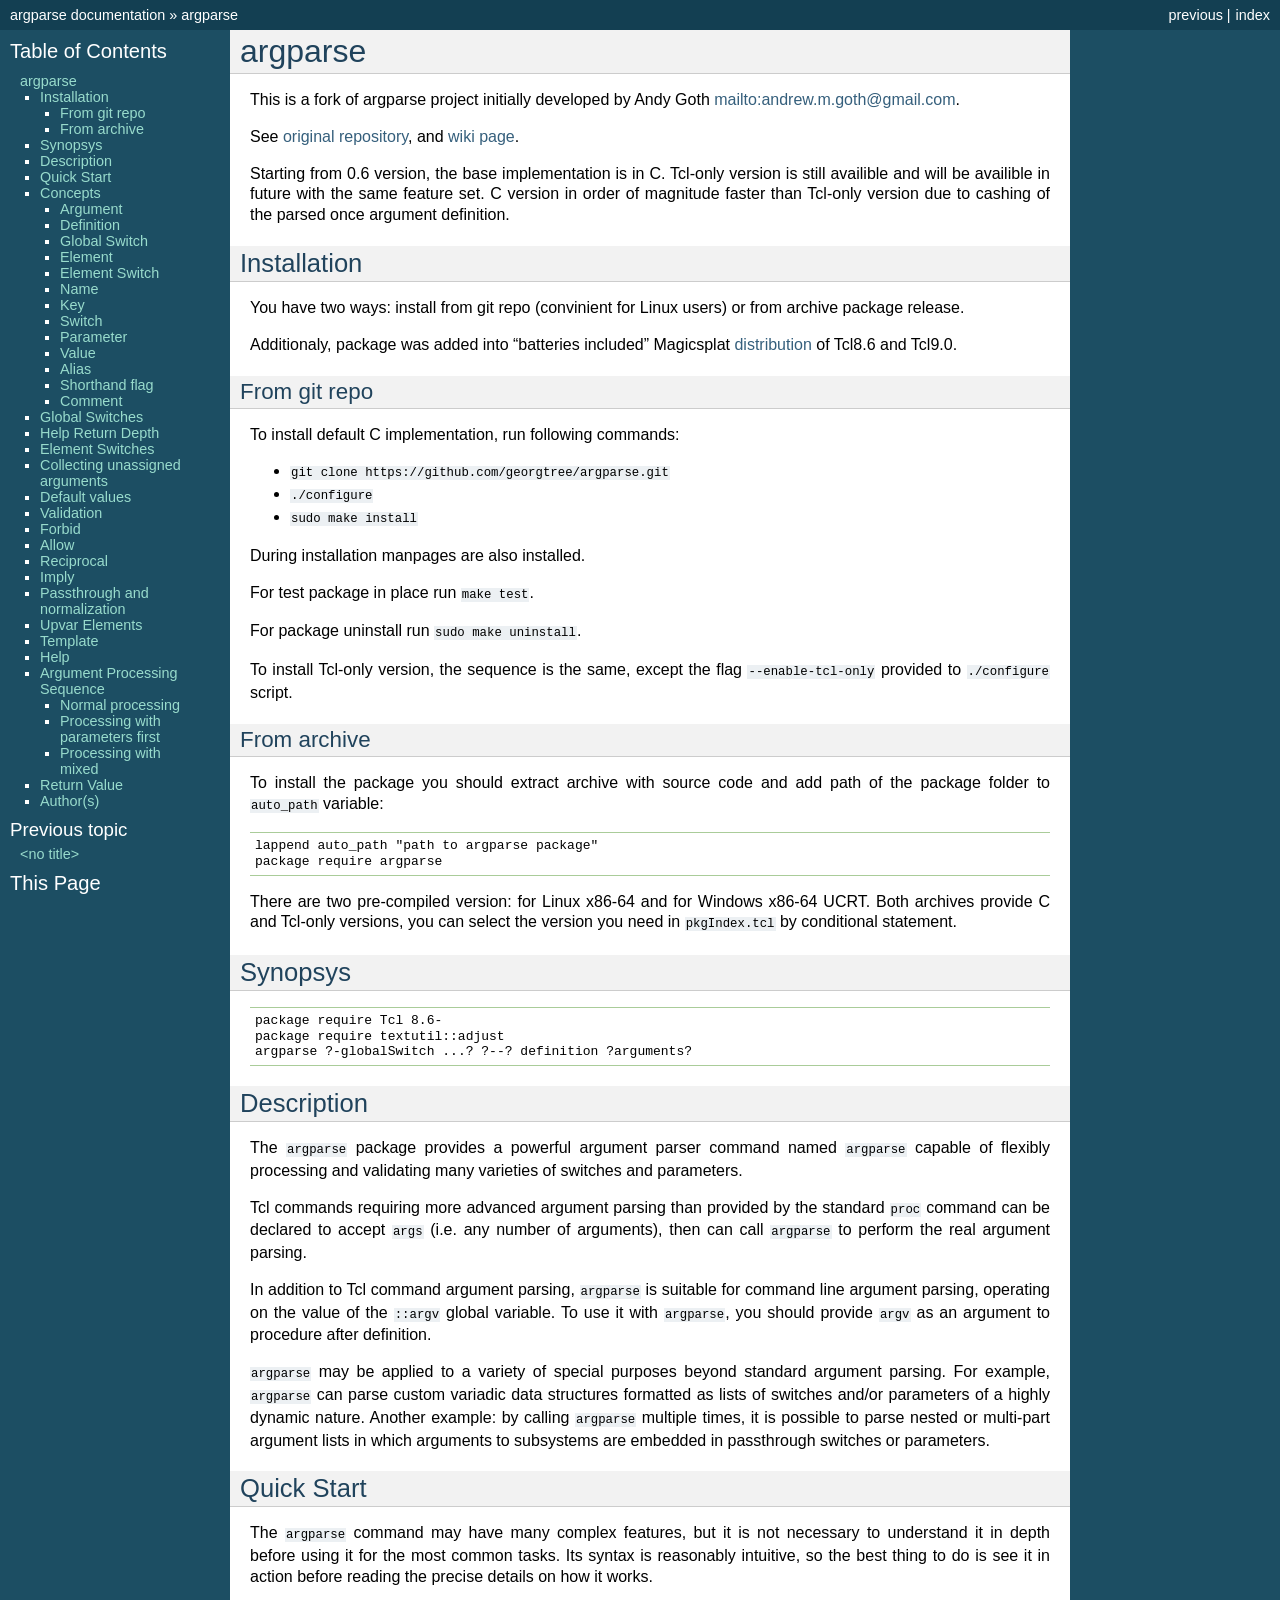
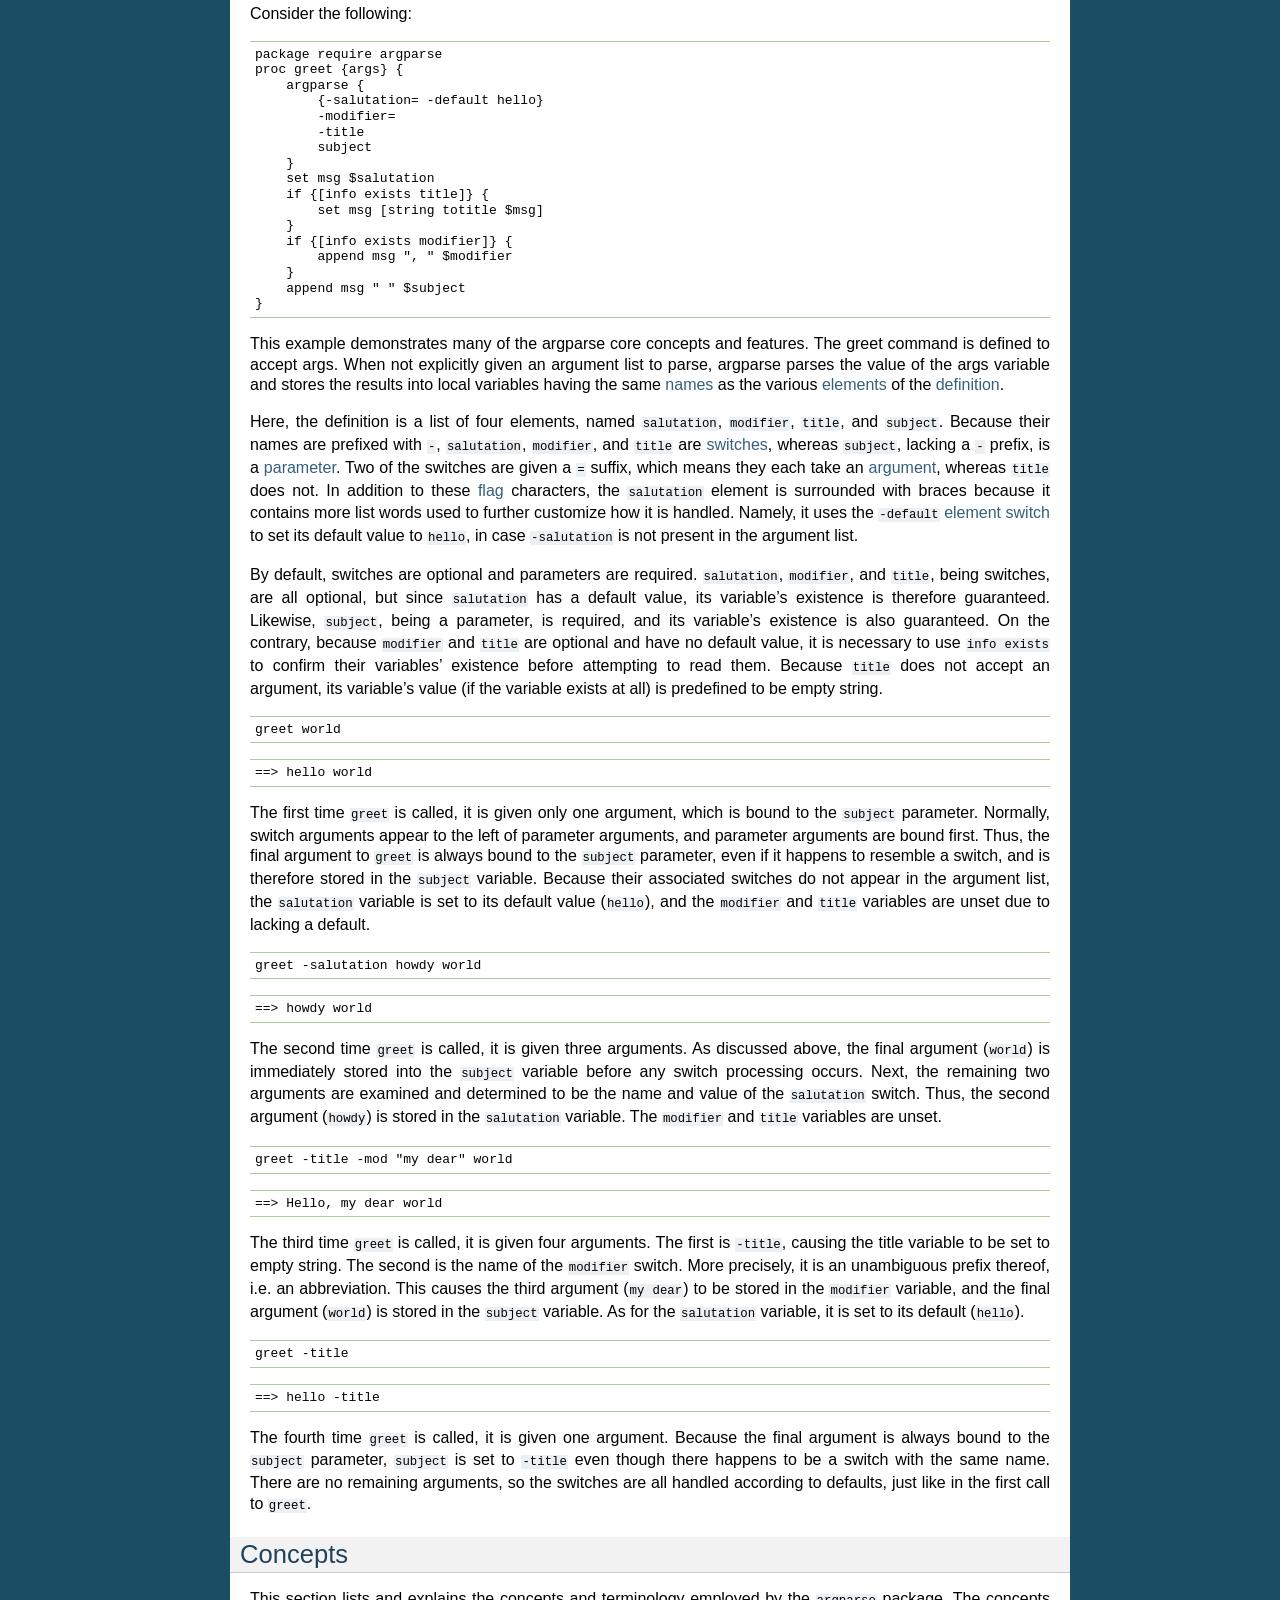
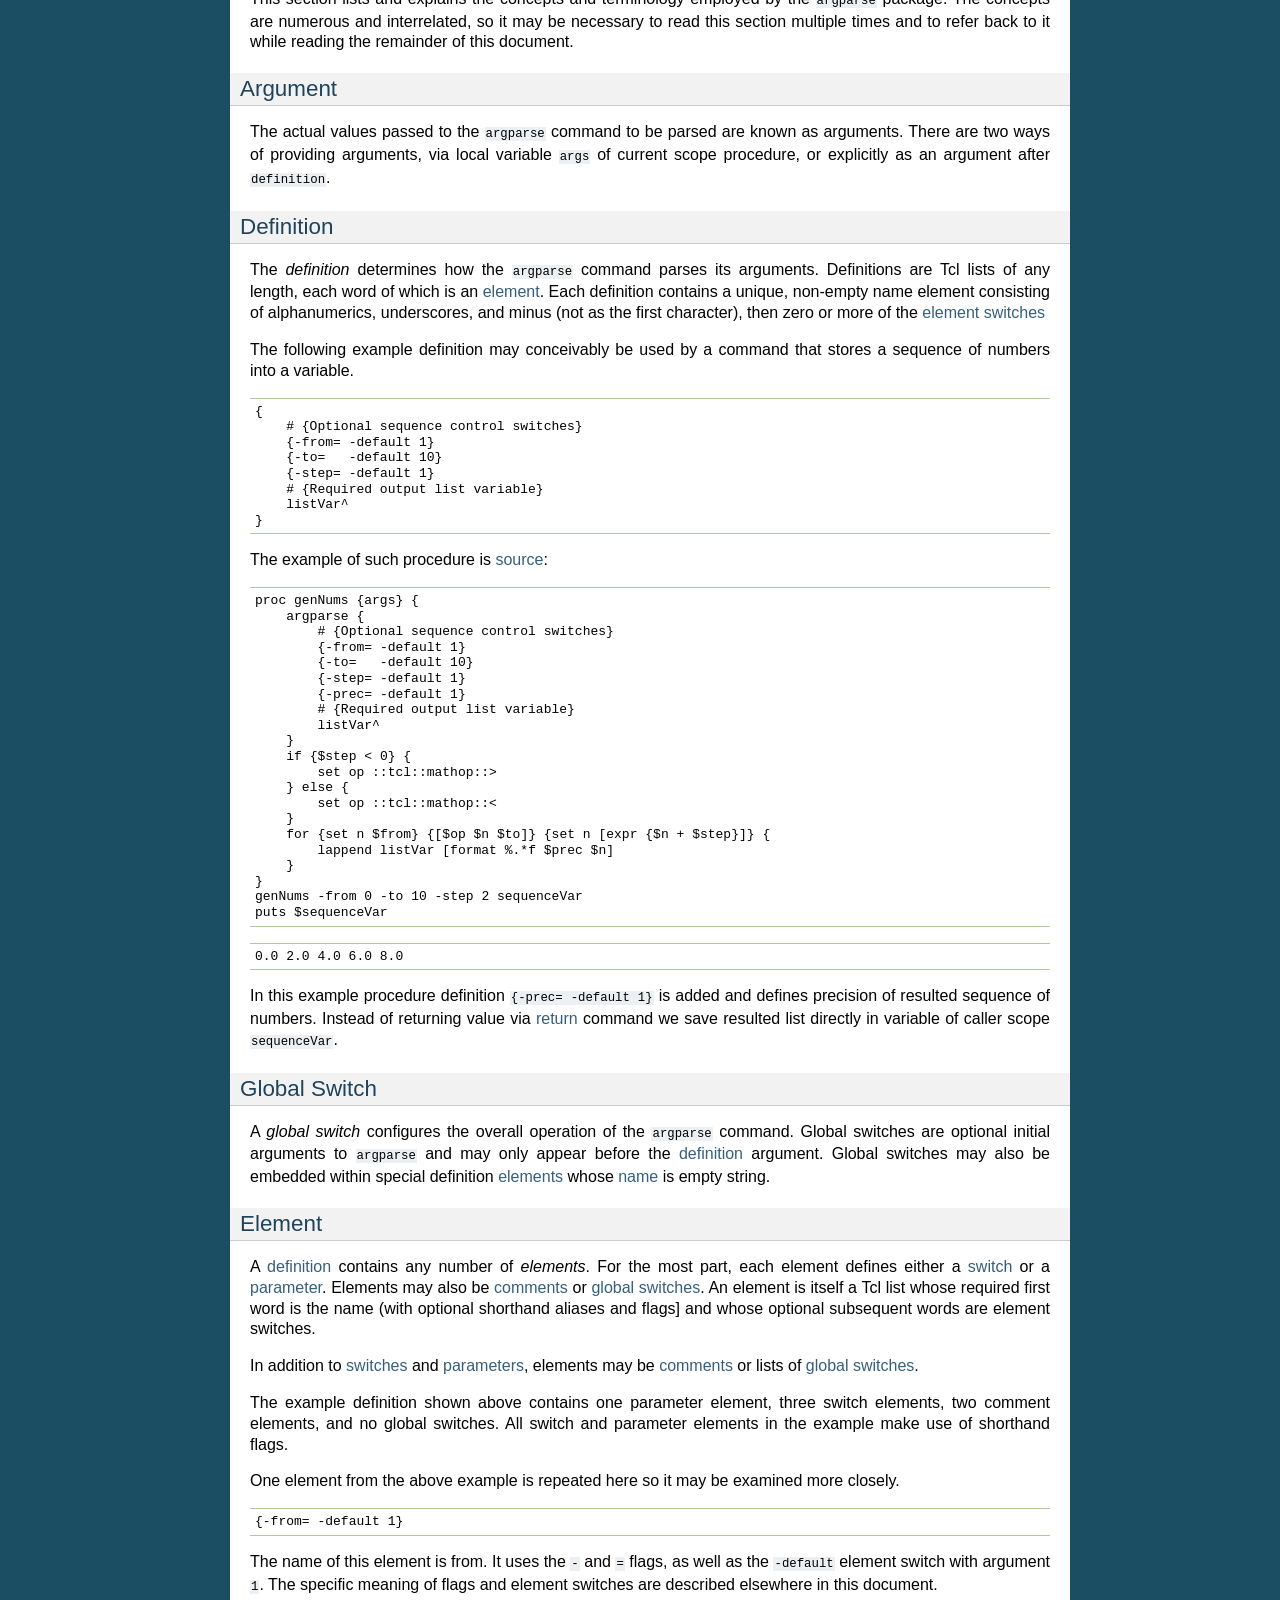
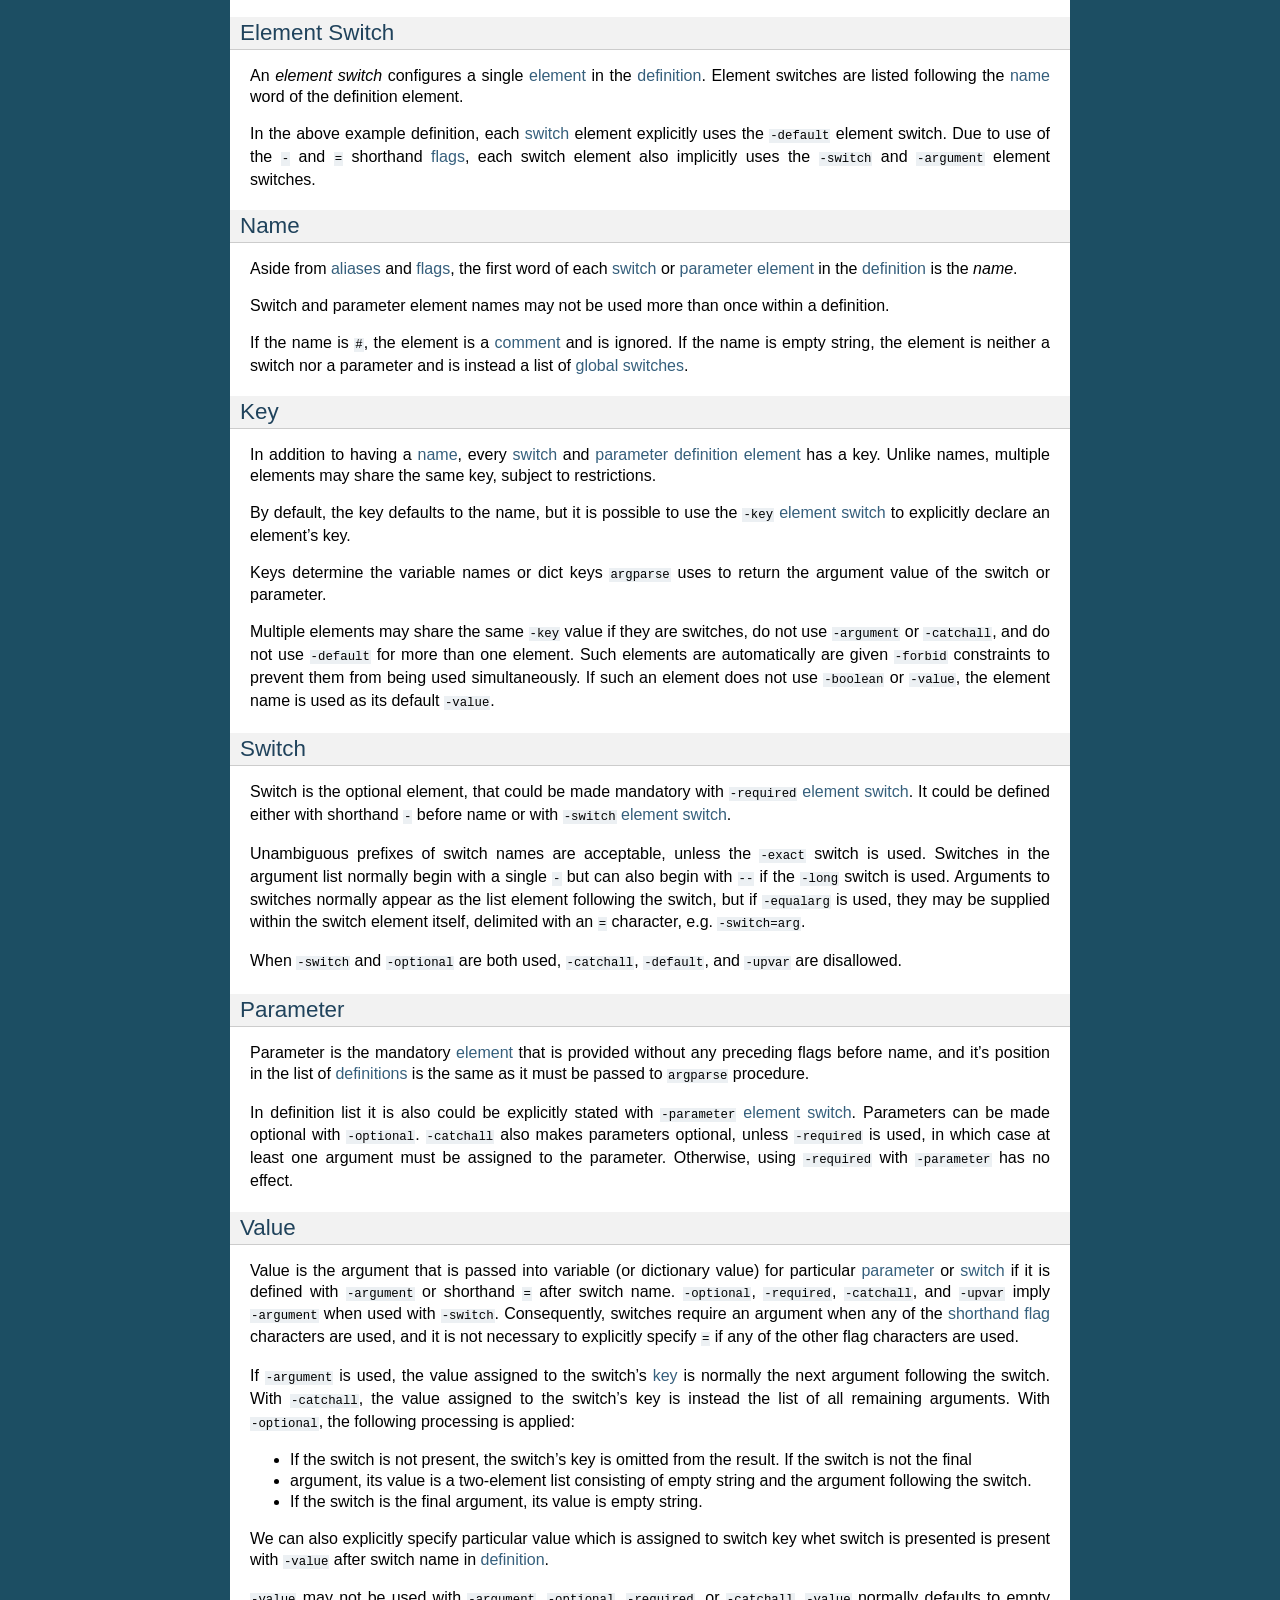
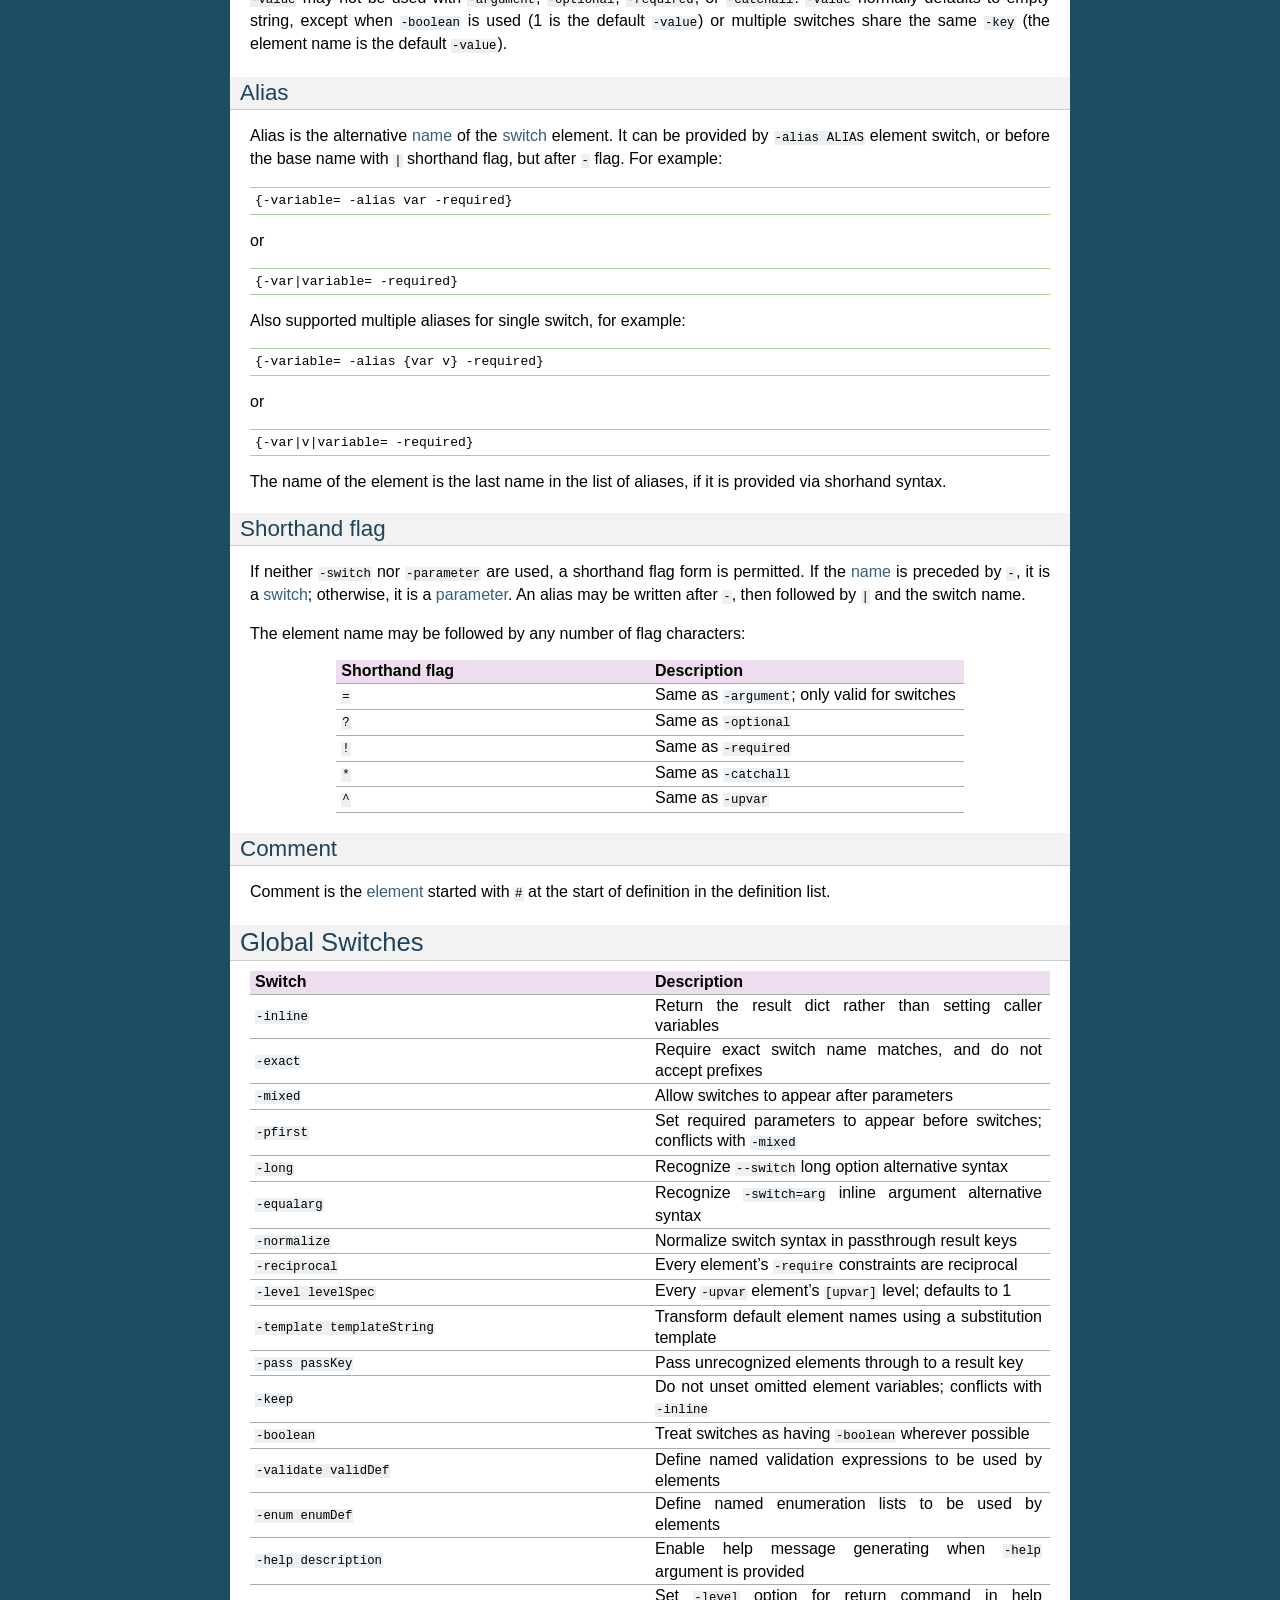
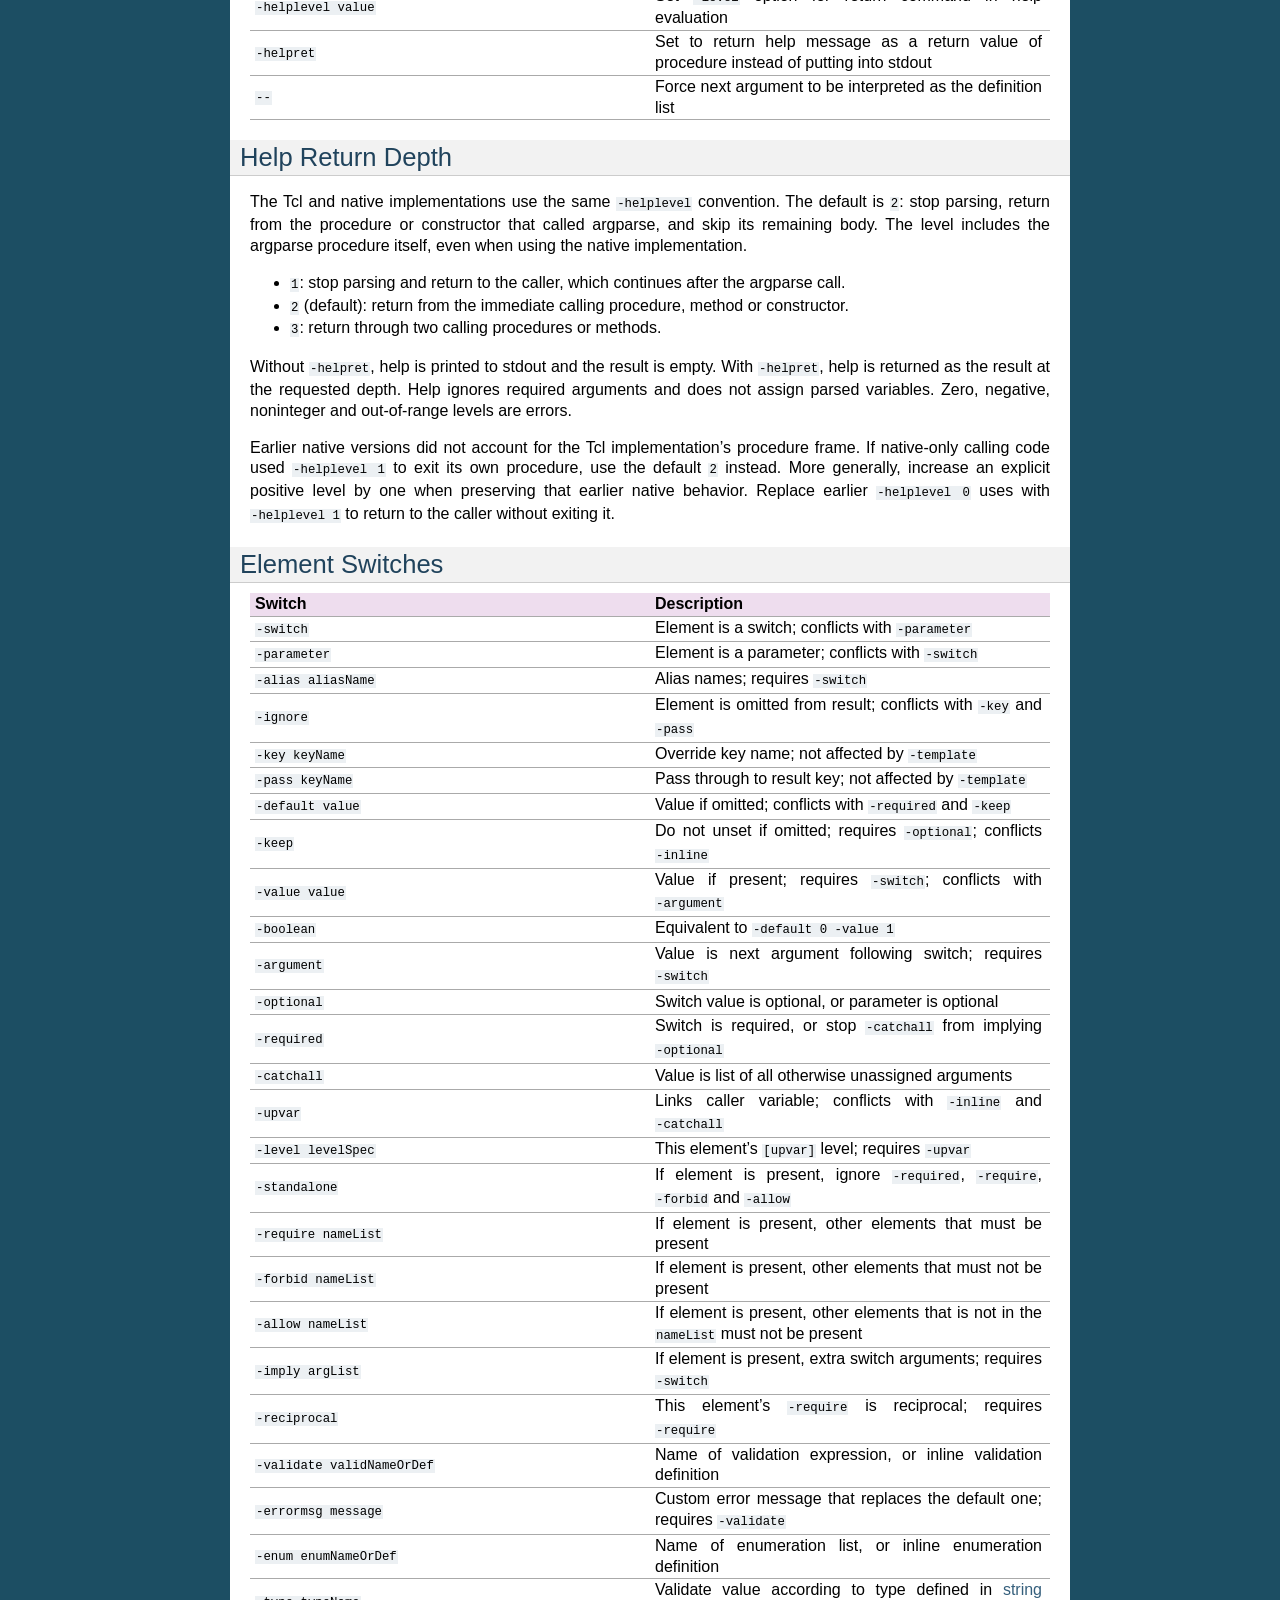
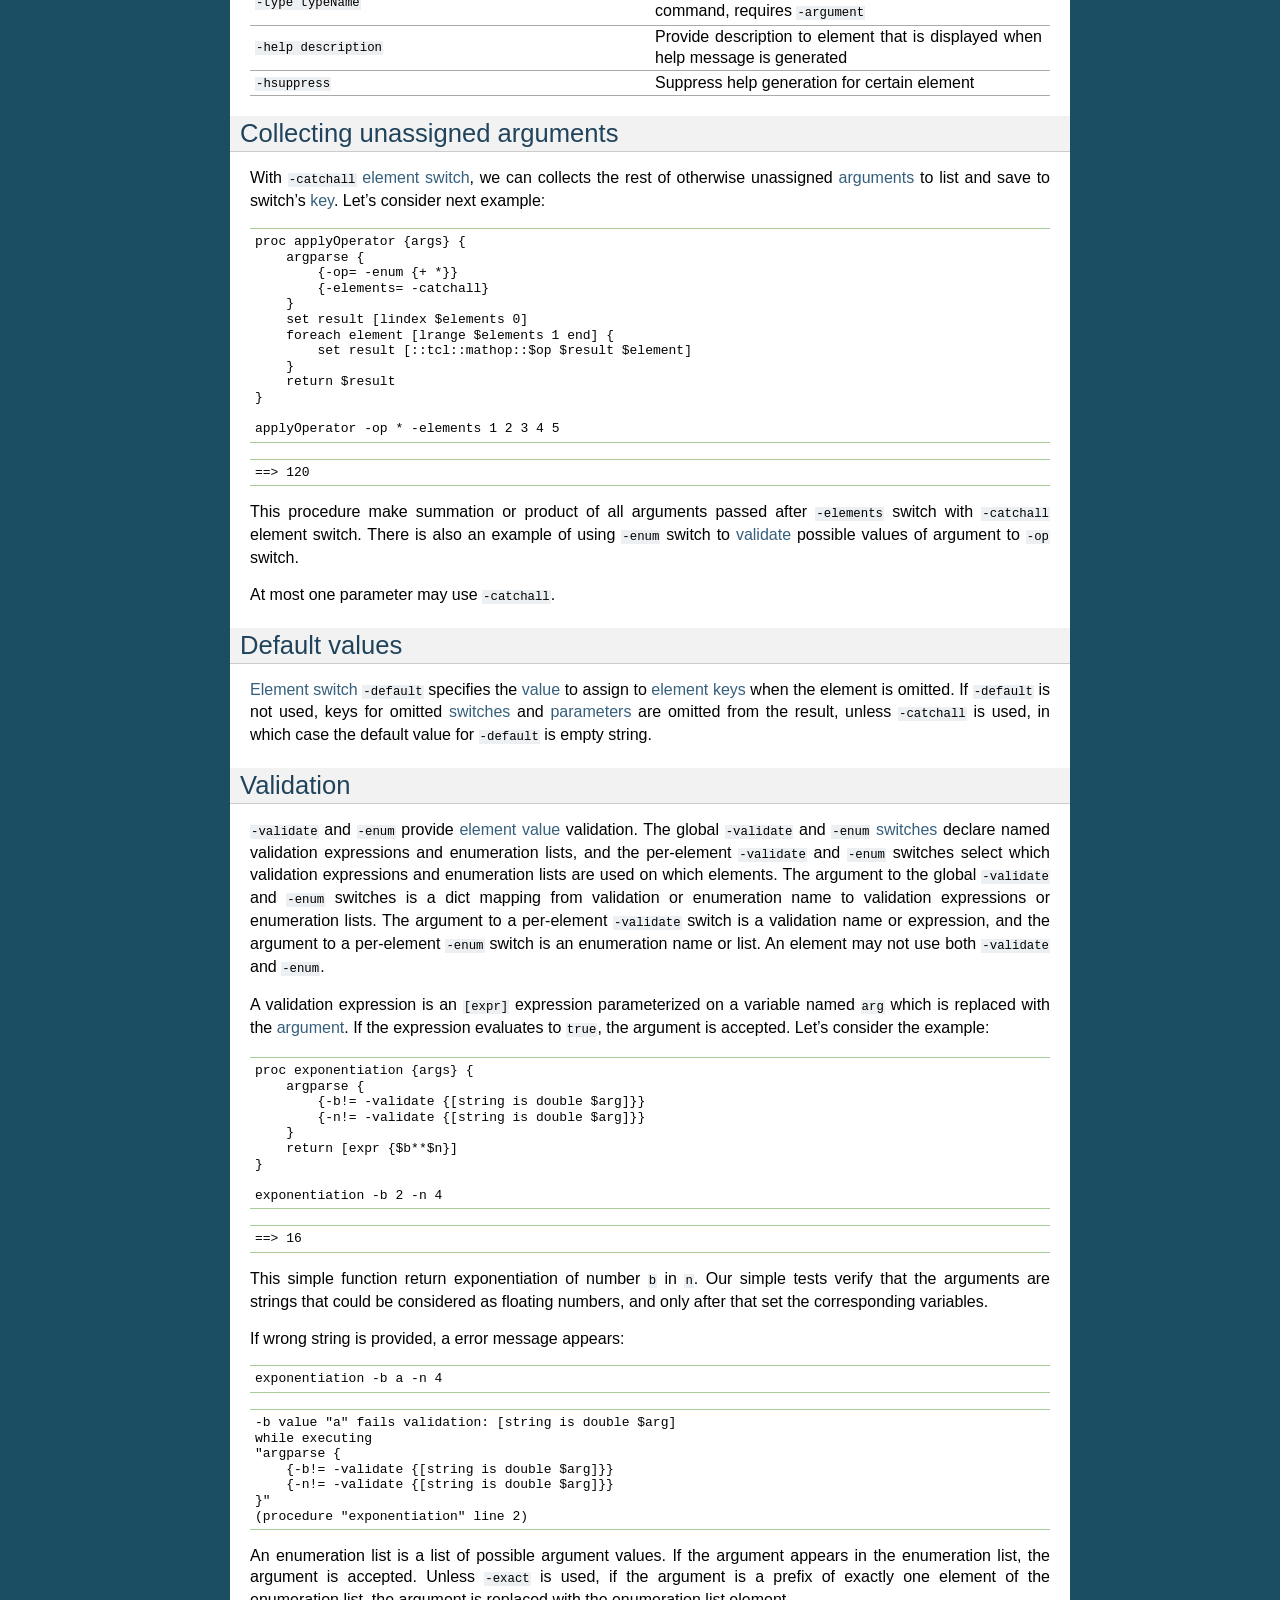
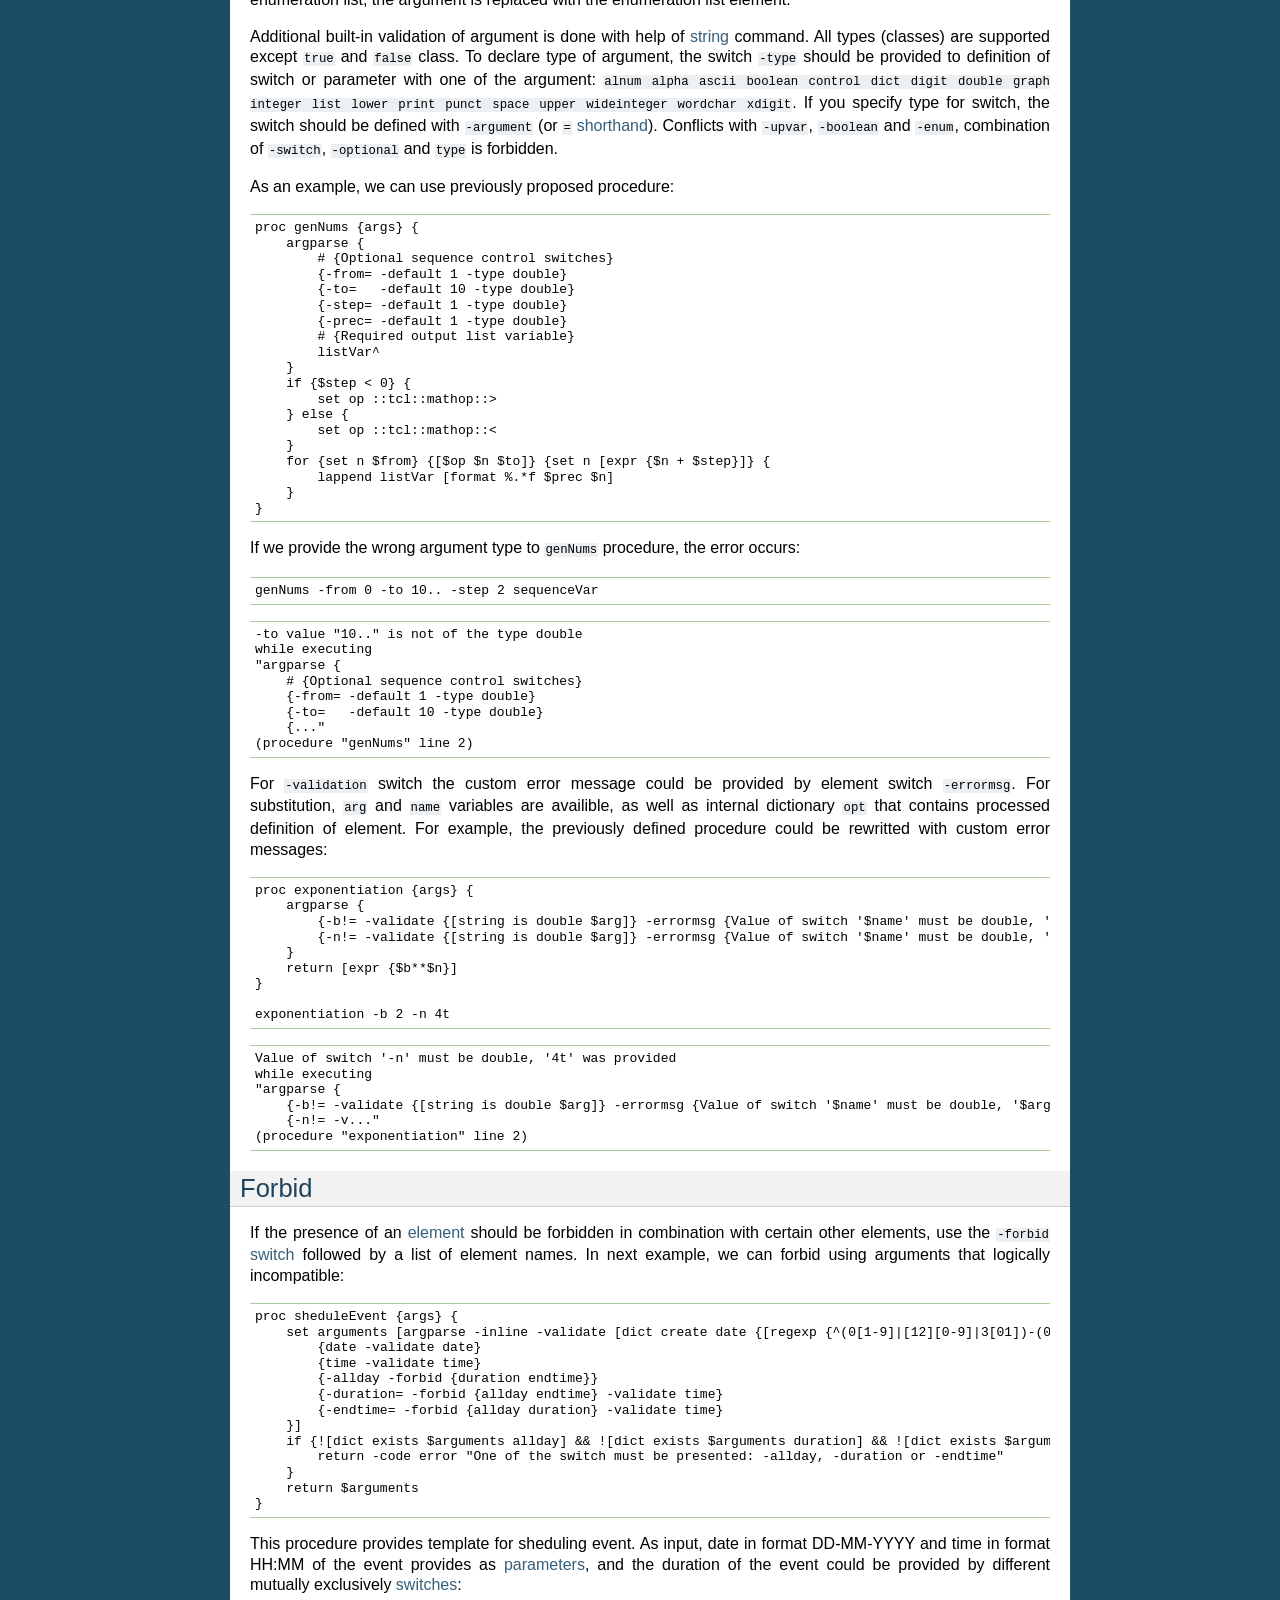
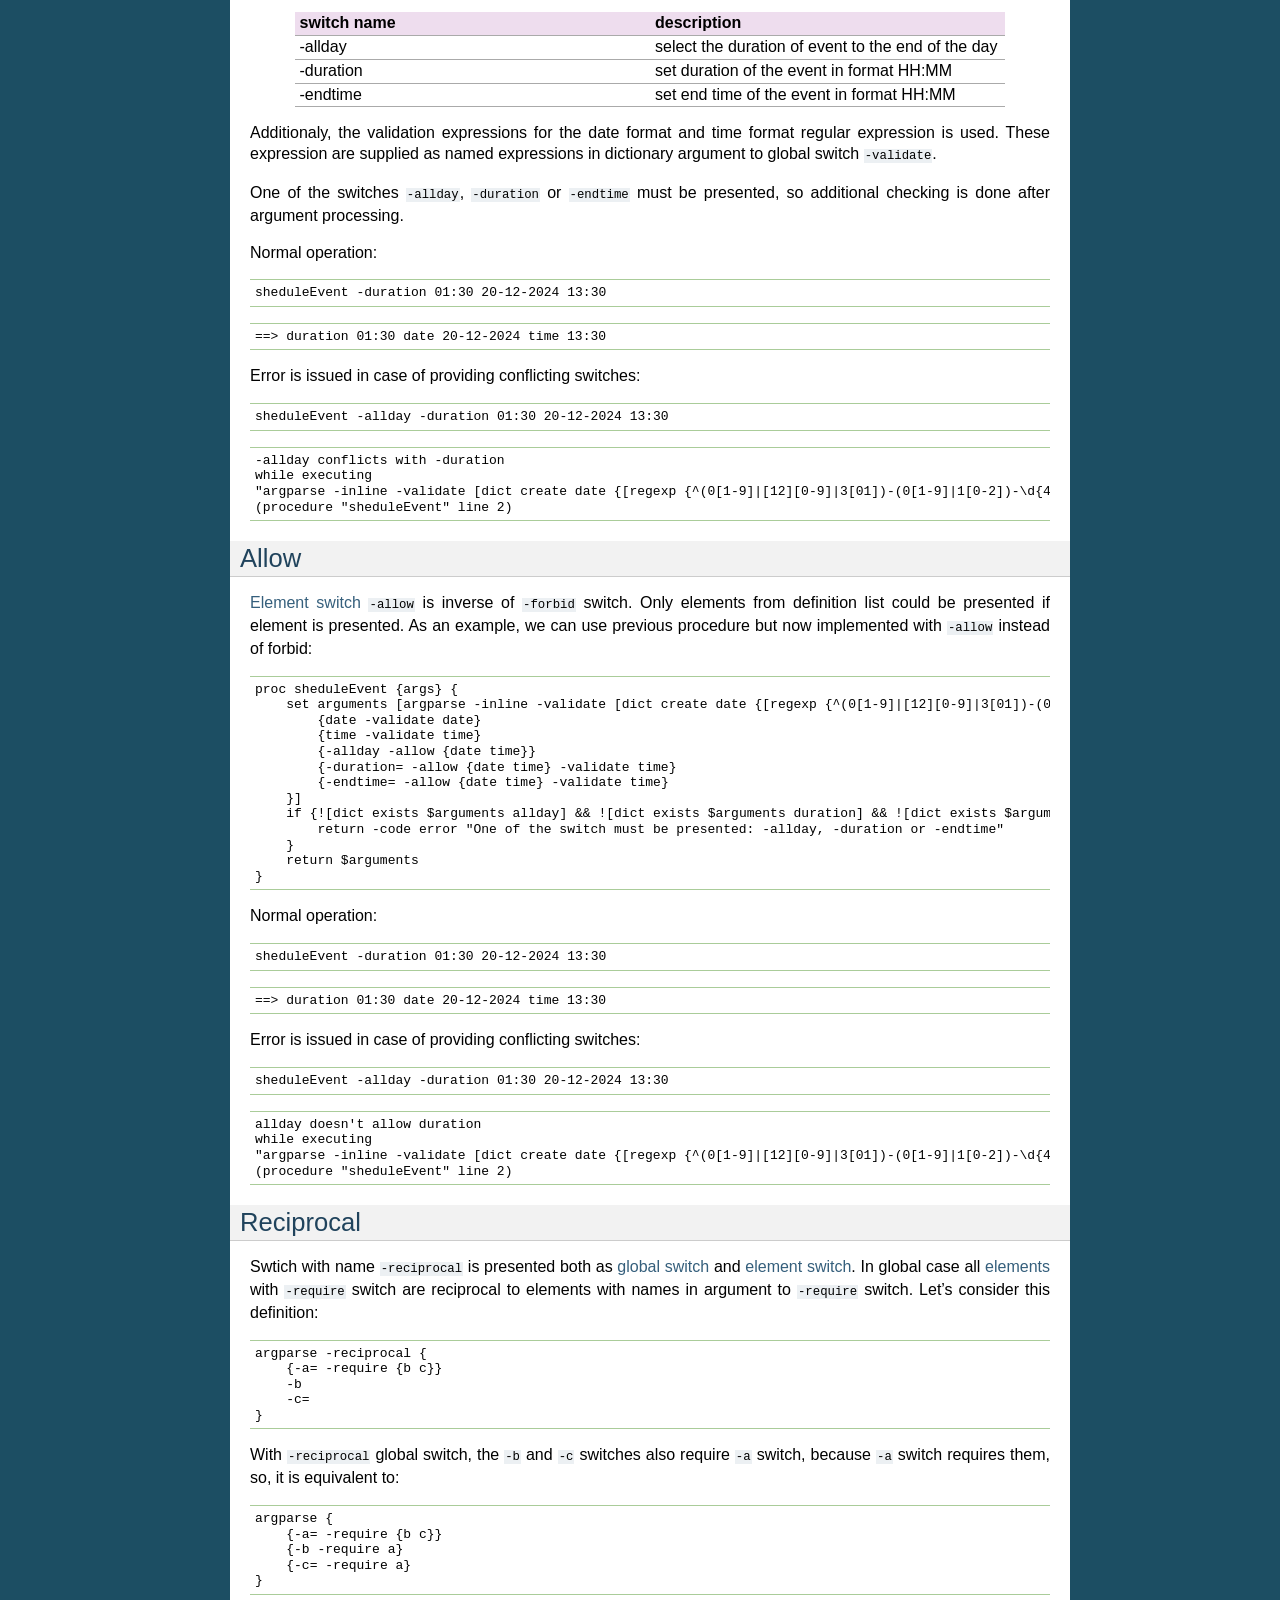
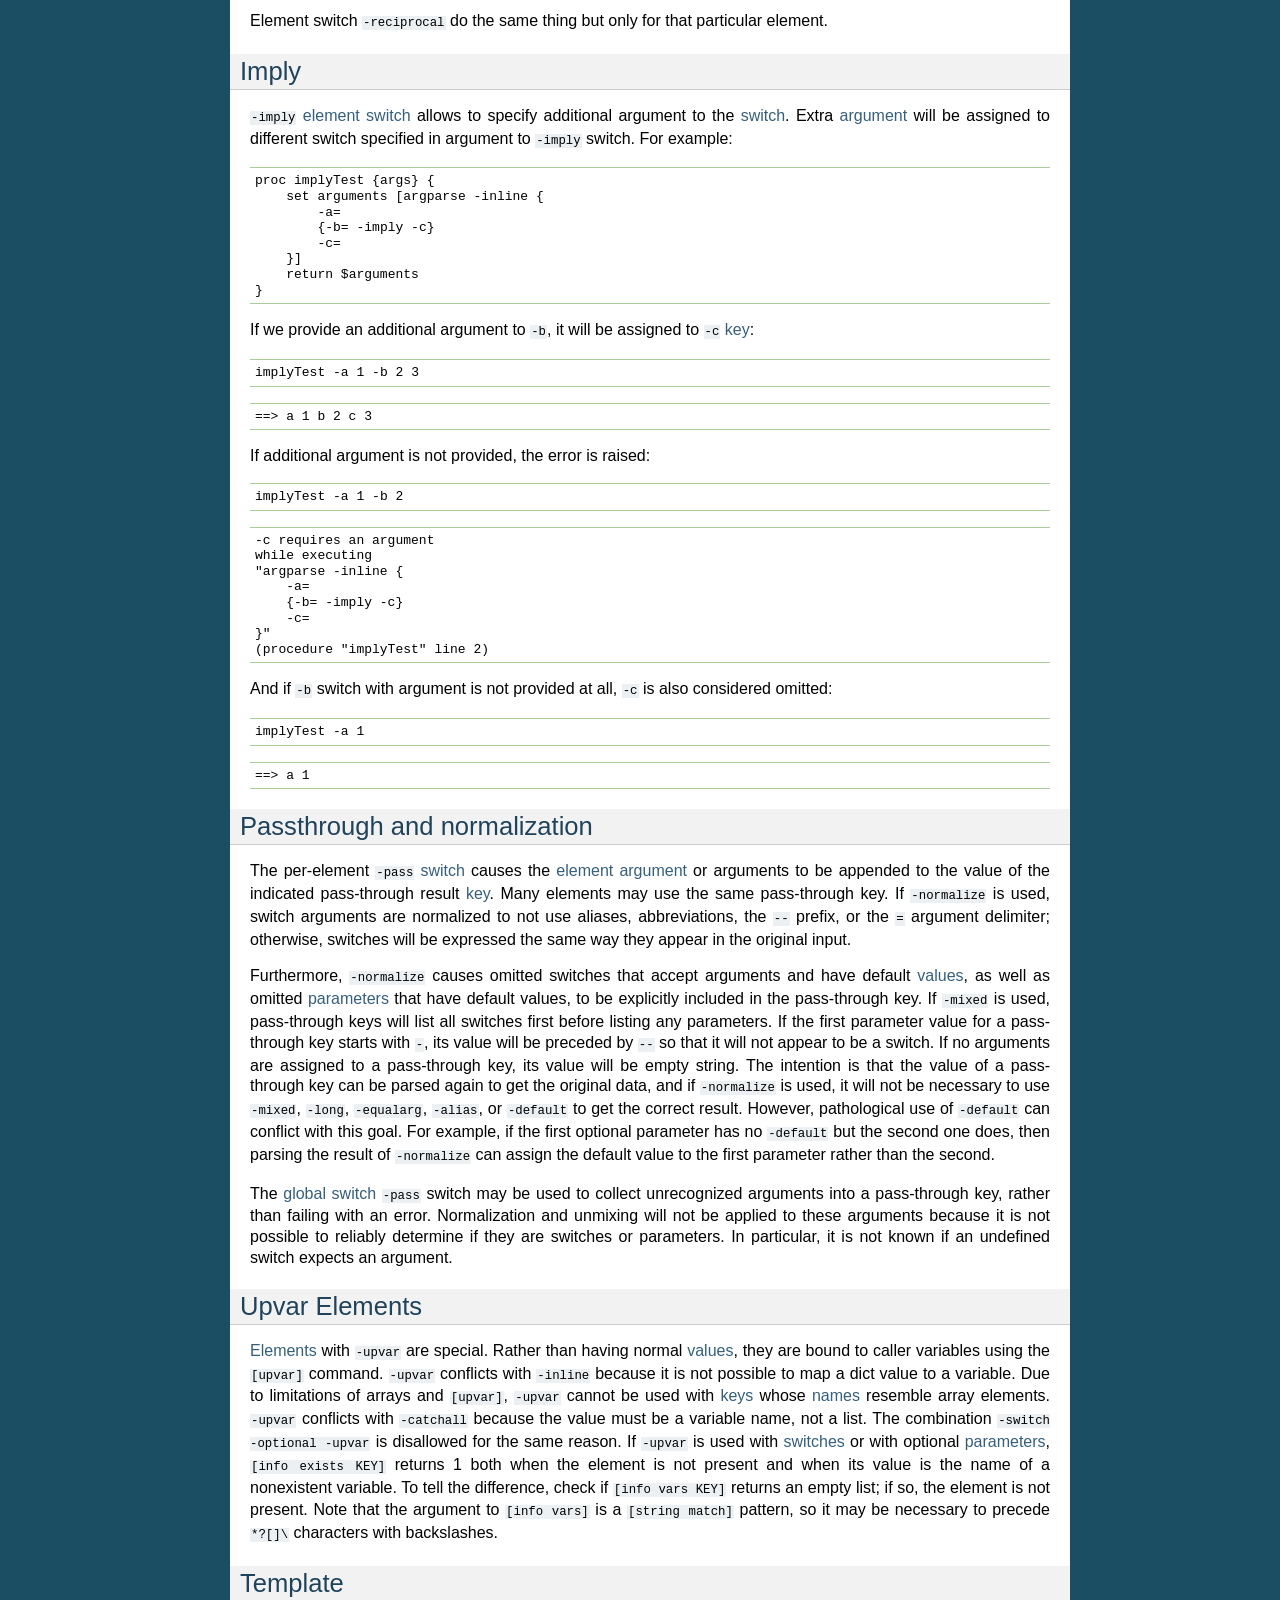
==== commit 1ddf0b54: "make -helplevel work identically in both Tcl and C implementations" ====
--- a/docs/argparse.html
+++ b/docs/argparse.html
@@ -475,6 +475,24 @@
 </tbody>
 </table>
 </section>
+<section id="help-return-depth">
+<span id="r-argparse-help-return-depth"></span><span id="r-3a3aargparseqzhelp20return20depth"></span><h2>Help Return Depth<a class="headerlink" href="#help-return-depth" title="Link to this heading">¶</a></h2>
+<p>The Tcl and native implementations use the same <code class="docutils literal notranslate"><span class="pre">-helplevel</span></code> convention. The default is <code class="docutils literal notranslate"><span class="pre">2</span></code>:
+stop parsing, return from the procedure or constructor that called argparse, and skip its remaining body.
+The level includes the argparse procedure itself, even when using the native implementation.</p>
+<ul class="simple">
+<li><p><code class="docutils literal notranslate"><span class="pre">1</span></code>: stop parsing and return to the caller, which continues after the argparse call.</p></li>
+<li><p><code class="docutils literal notranslate"><span class="pre">2</span></code> (default): return from the immediate calling procedure, method or constructor.</p></li>
+<li><p><code class="docutils literal notranslate"><span class="pre">3</span></code>: return through two calling procedures or methods.</p></li>
+</ul>
+<p>Without <code class="docutils literal notranslate"><span class="pre">-helpret</span></code>, help is printed to stdout and the result is empty. With <code class="docutils literal notranslate"><span class="pre">-helpret</span></code>, help is returned
+as the result at the requested depth. Help ignores required arguments and does not assign parsed variables.
+Zero, negative, noninteger and out-of-range levels are errors.</p>
+<p>Earlier native versions did not account for the Tcl implementation’s procedure frame. If native-only
+calling code used <code class="docutils literal notranslate"><span class="pre">-helplevel</span> <span class="pre">1</span></code> to exit its own procedure, use the default <code class="docutils literal notranslate"><span class="pre">2</span></code> instead. More generally,
+increase an explicit positive level by one when preserving that earlier native behavior. Replace earlier
+<code class="docutils literal notranslate"><span class="pre">-helplevel</span> <span class="pre">0</span></code> uses with <code class="docutils literal notranslate"><span class="pre">-helplevel</span> <span class="pre">1</span></code> to return to the caller without exiting it.</p>
+</section>
 <section id="element-switches">
 <span id="r-argparse-element-switches"></span><span id="r-3a3aargparseqzelement20switches"></span><h2>Element Switches<a class="headerlink" href="#element-switches" title="Link to this heading">¶</a></h2>
 <table class="docutils align-default">
@@ -1382,6 +1400,7 @@
 </ul>
 </li>
 <li><a class="reference internal" href="#global-switches">Global Switches</a></li>
+<li><a class="reference internal" href="#help-return-depth">Help Return Depth</a></li>
 <li><a class="reference internal" href="#element-switches">Element Switches</a></li>
 <li><a class="reference internal" href="#collecting-unassigned-arguments">Collecting unassigned arguments</a></li>
 <li><a class="reference internal" href="#default-values">Default values</a></li>
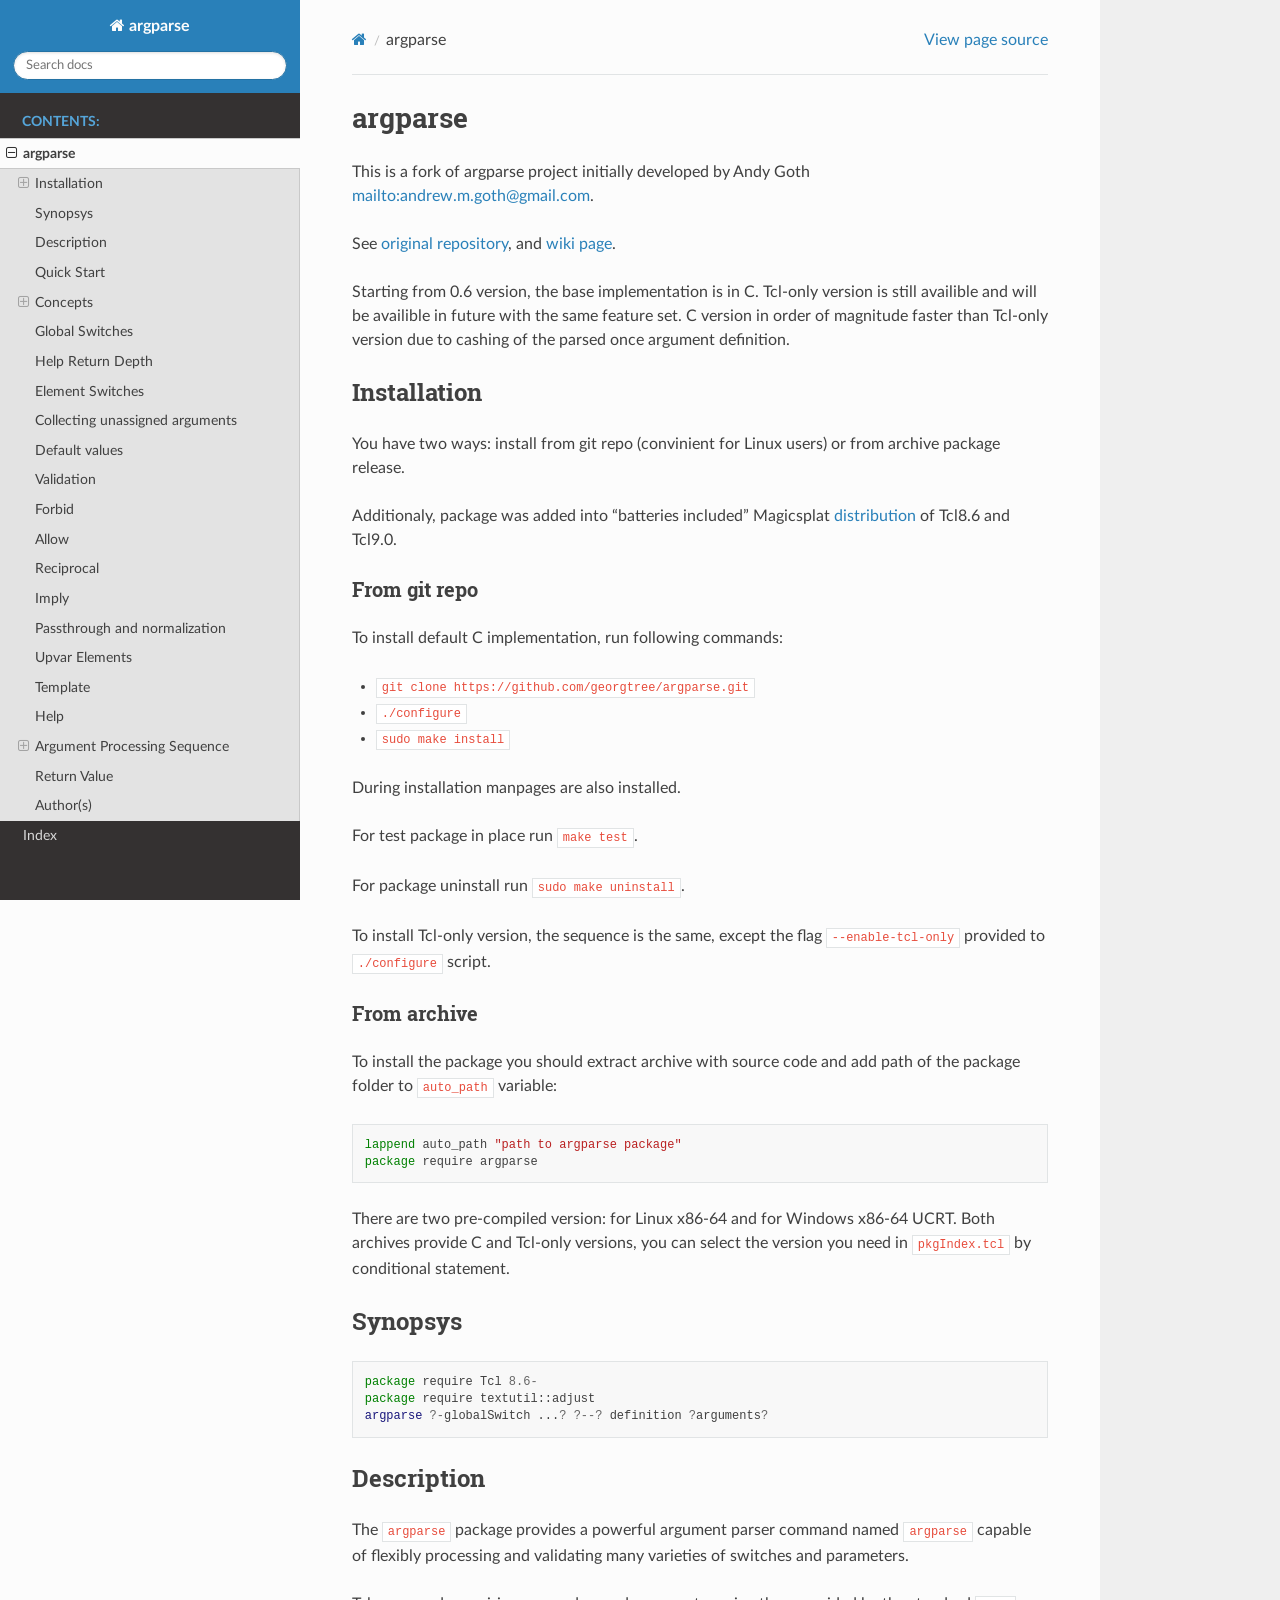
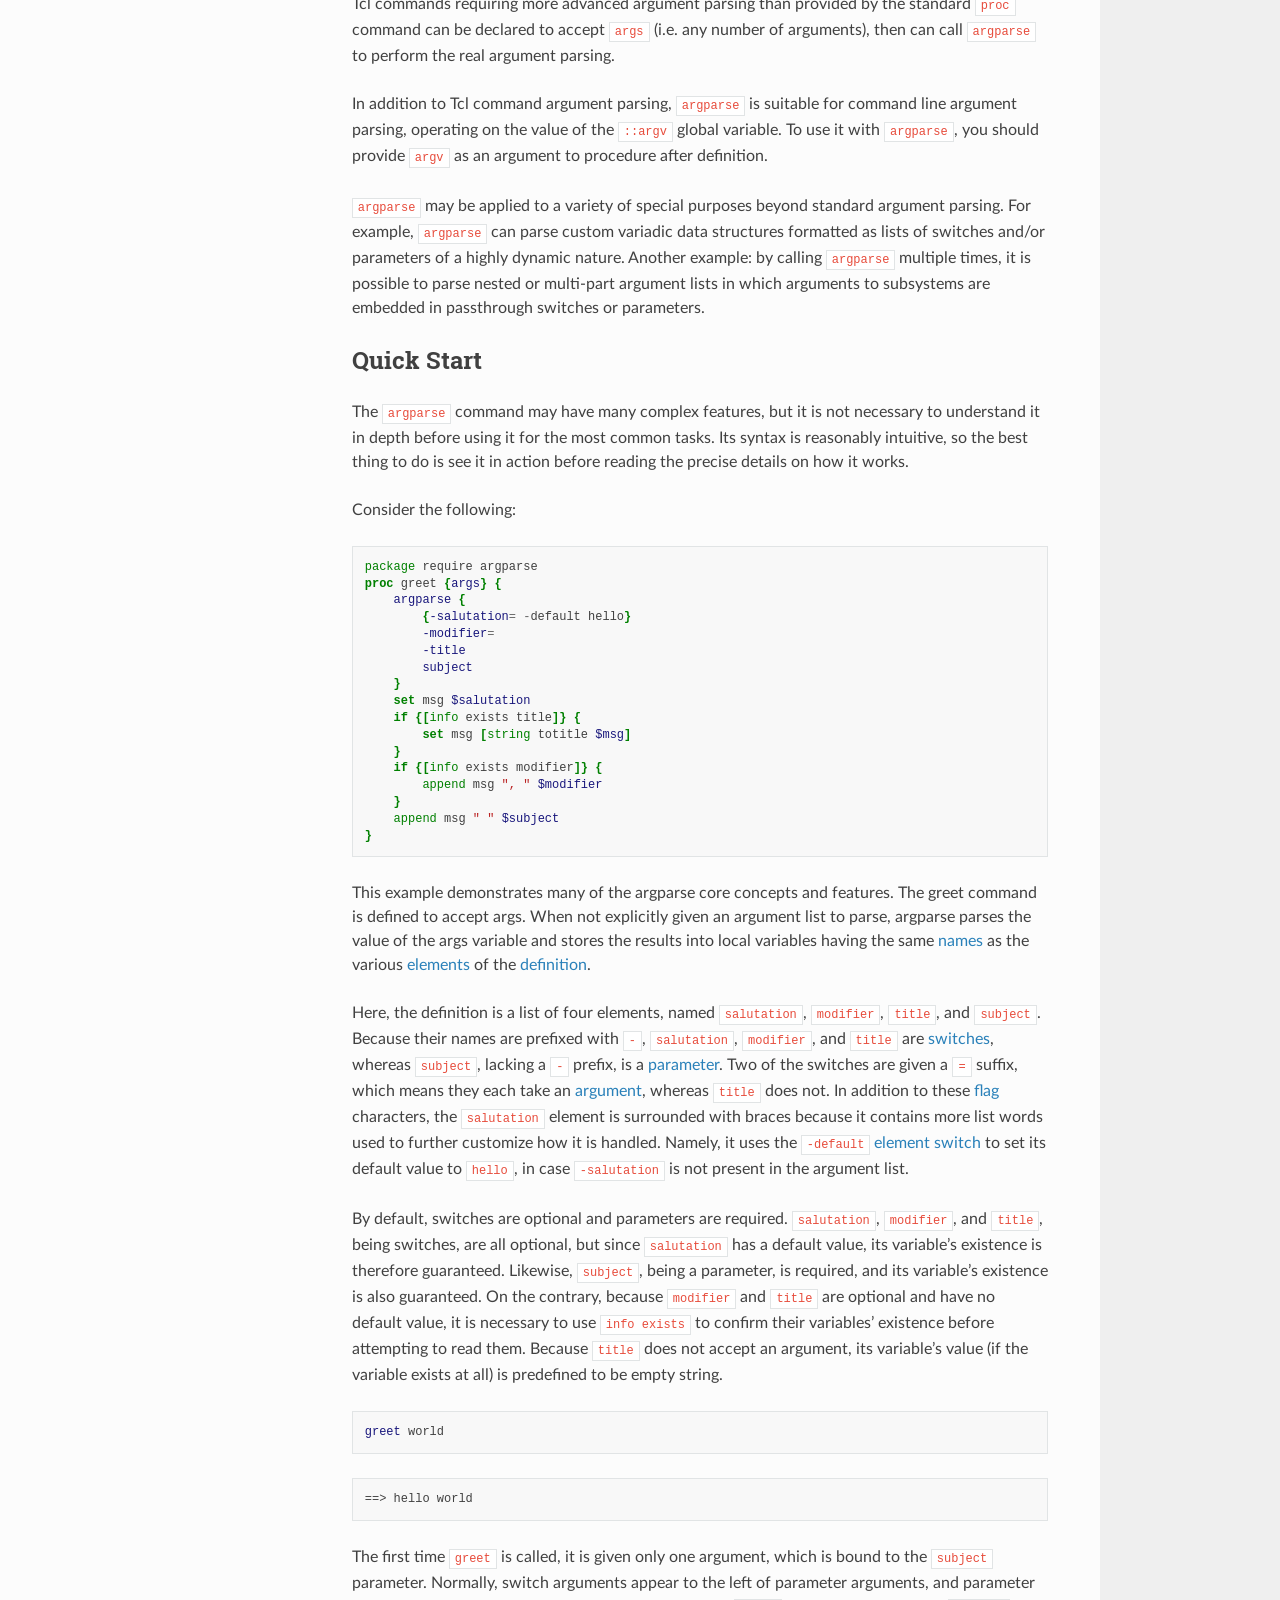
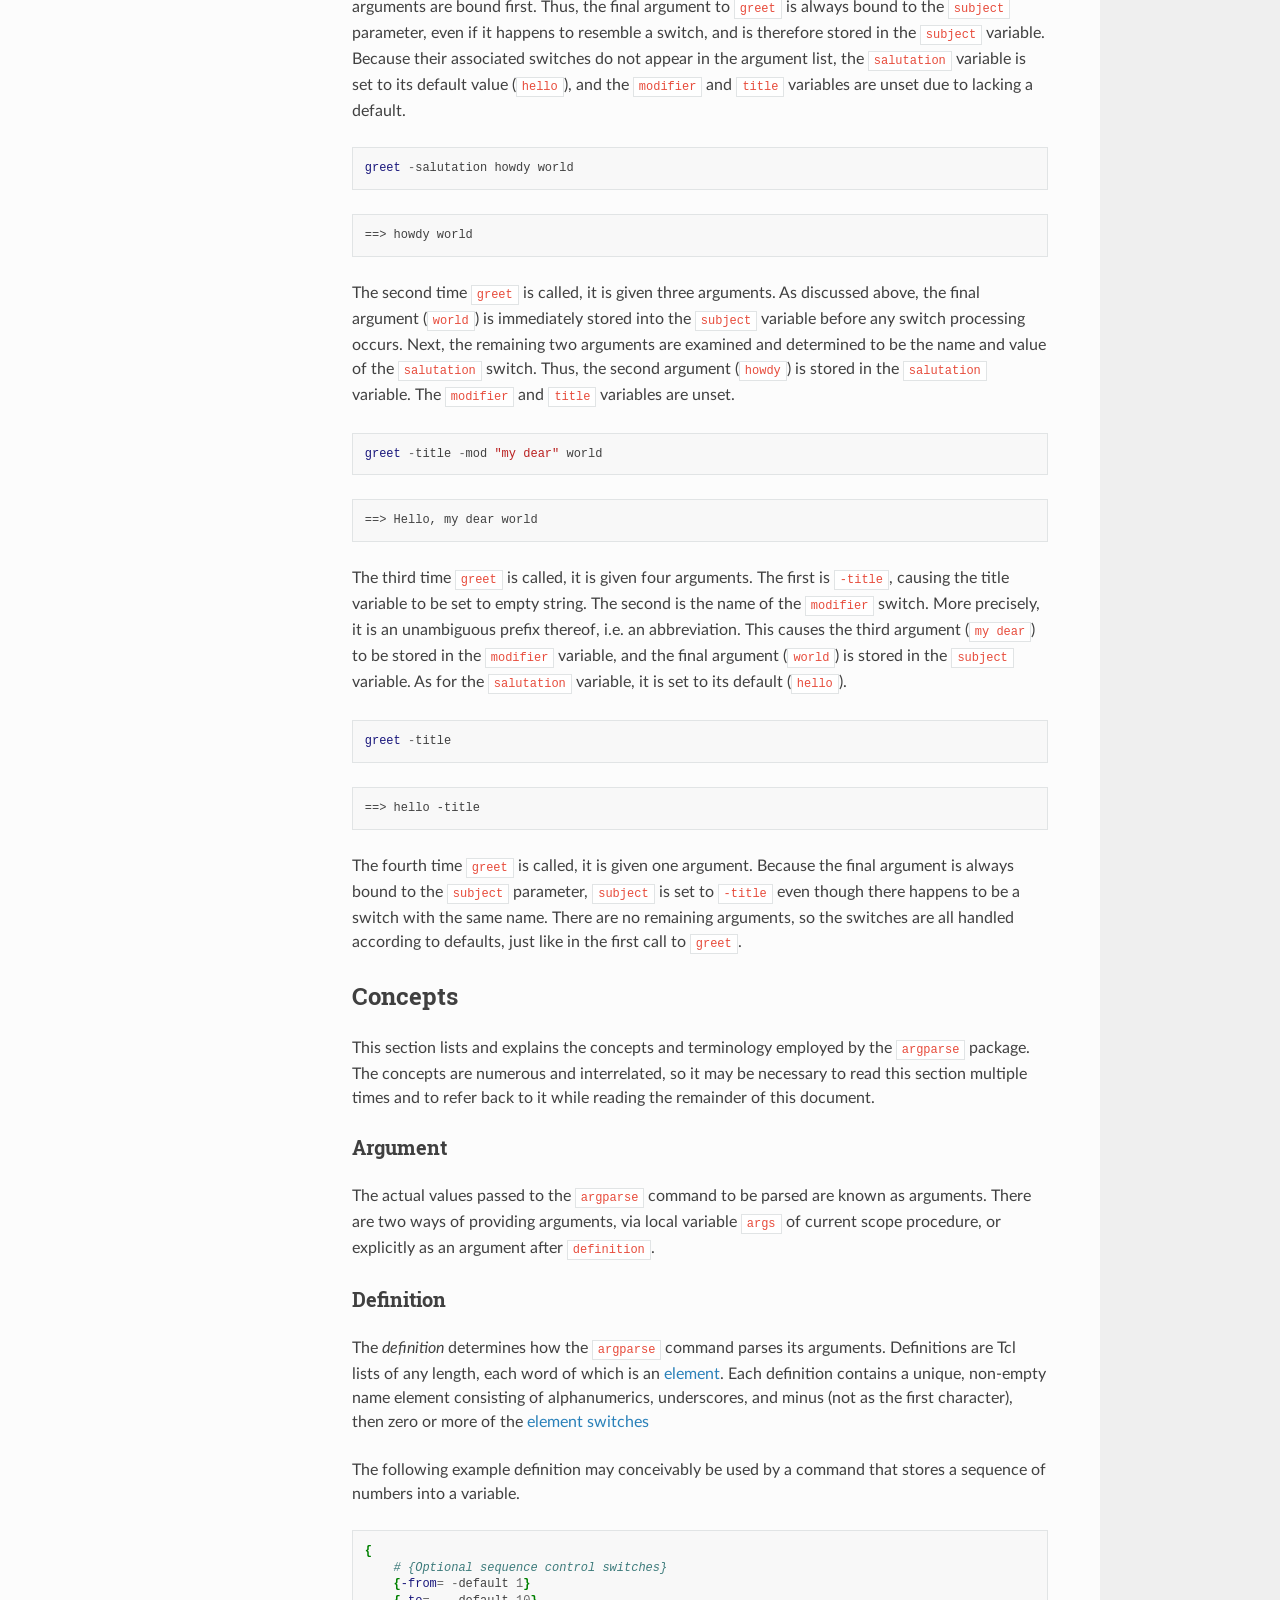
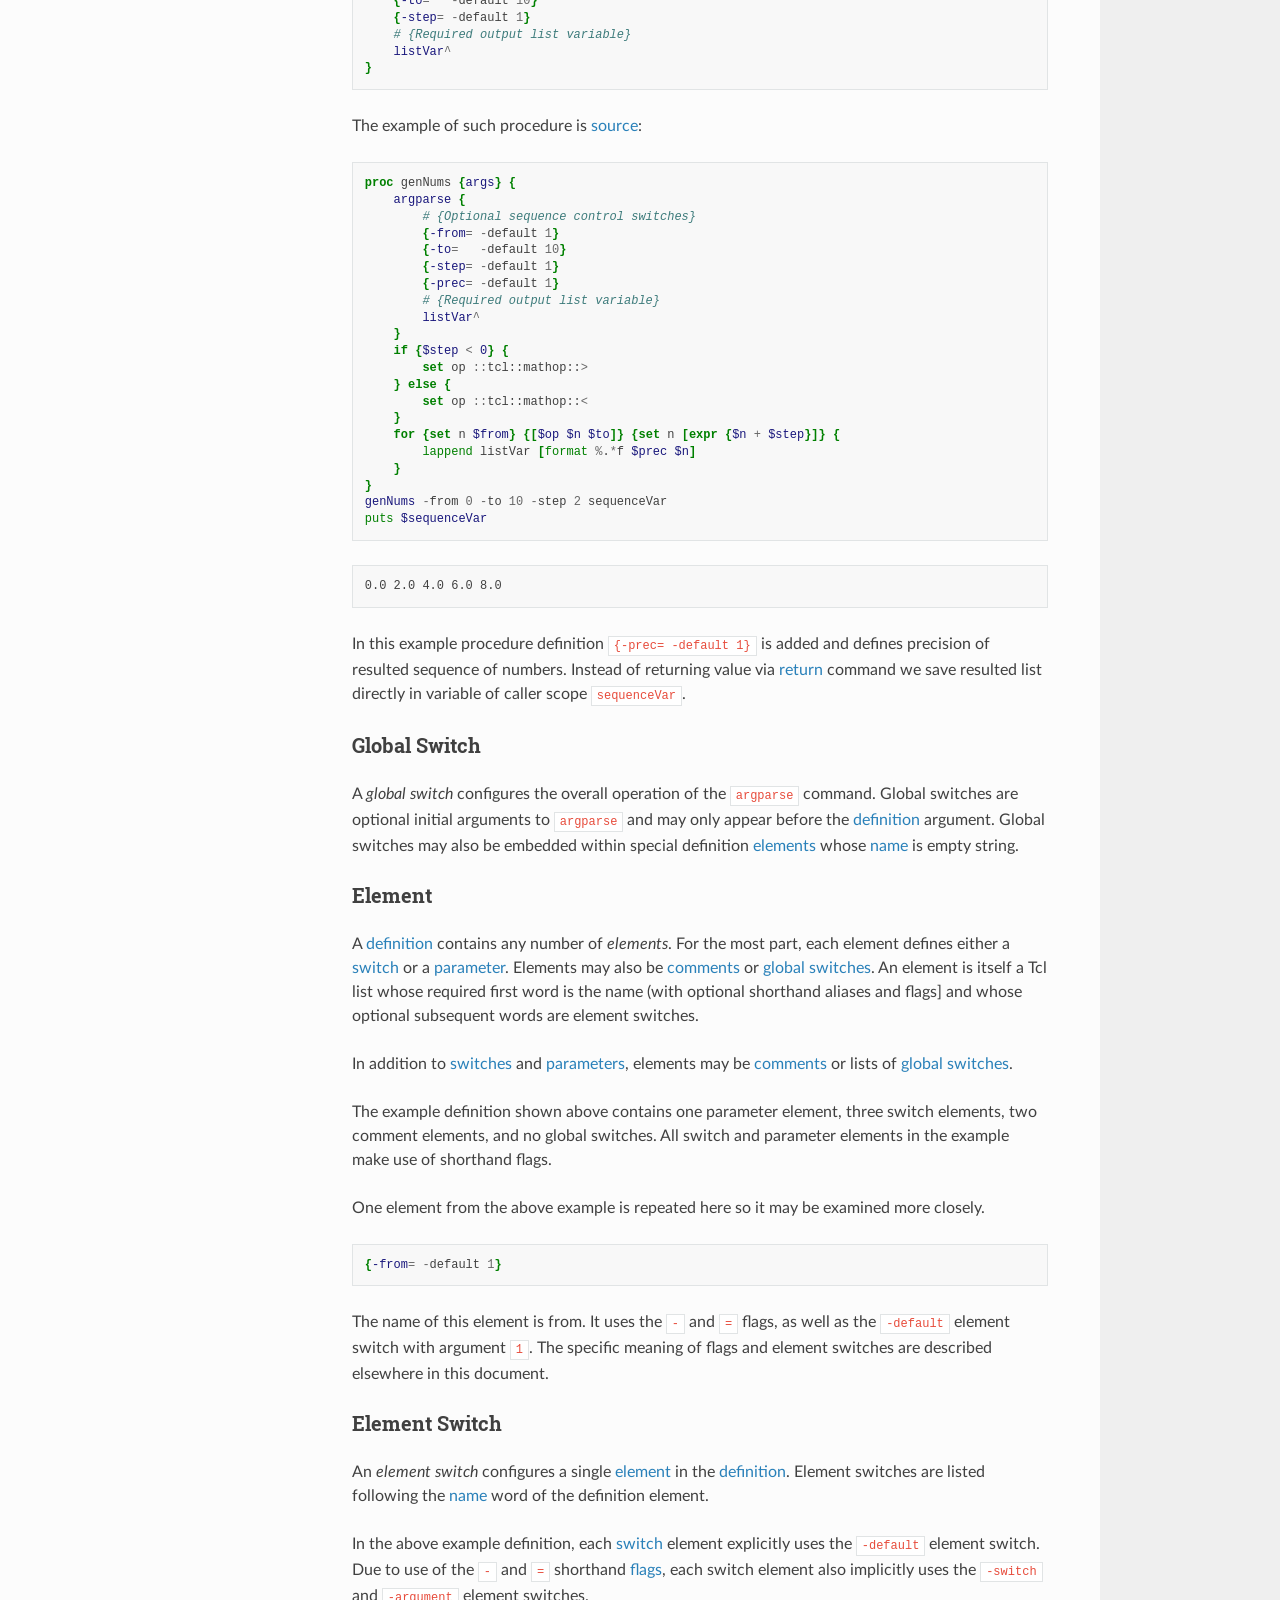
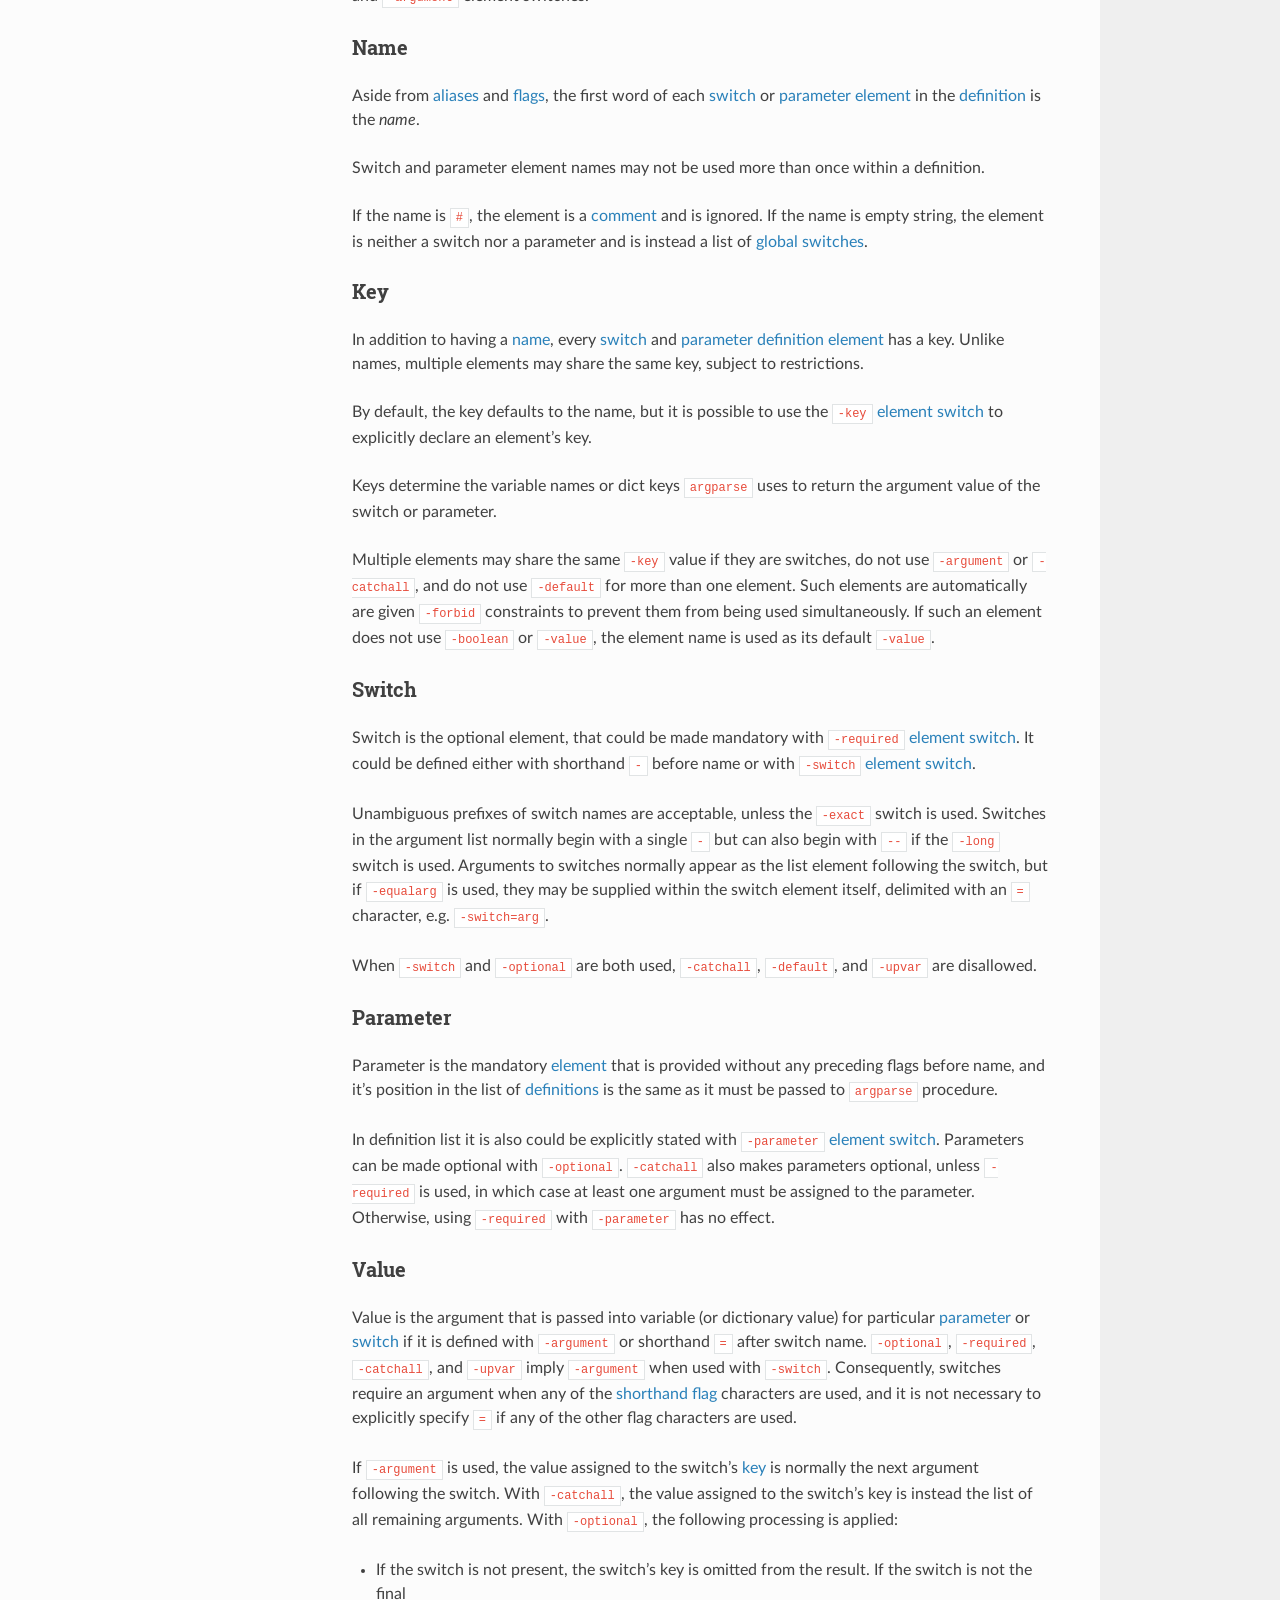
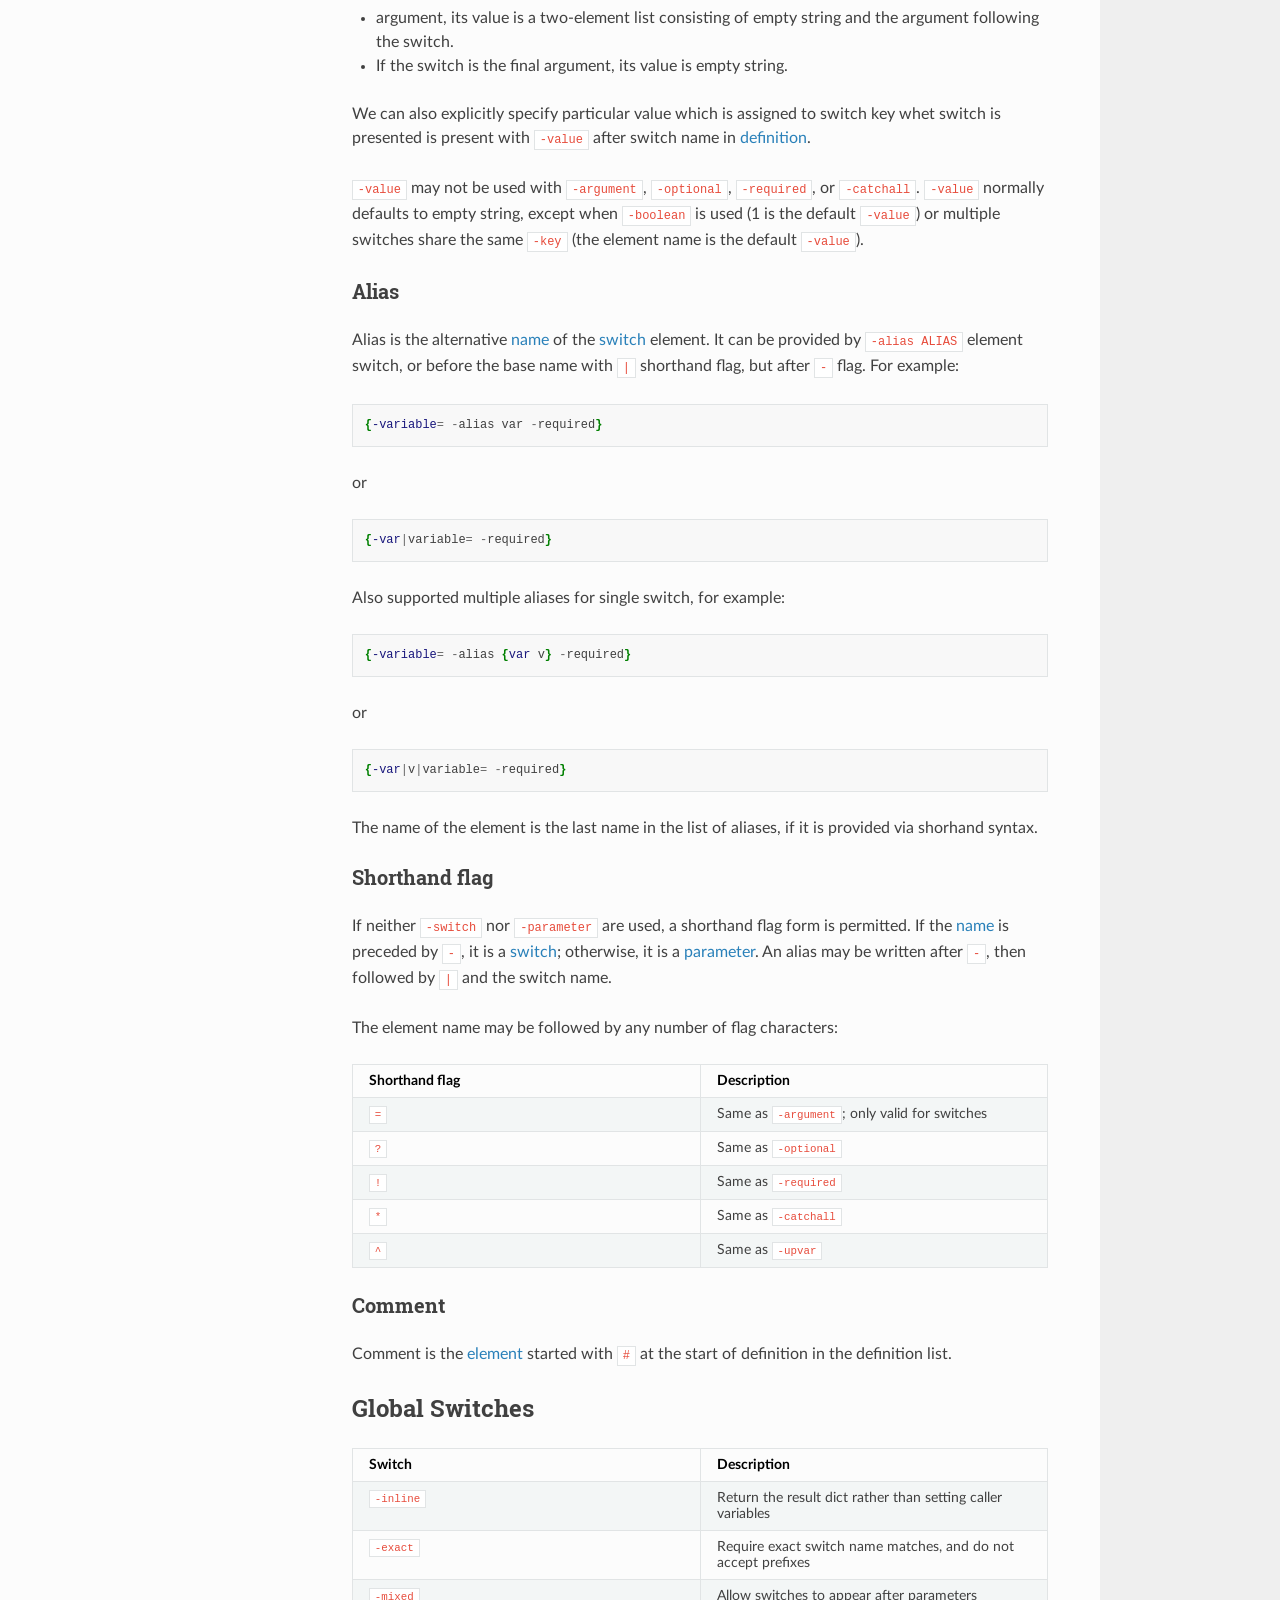
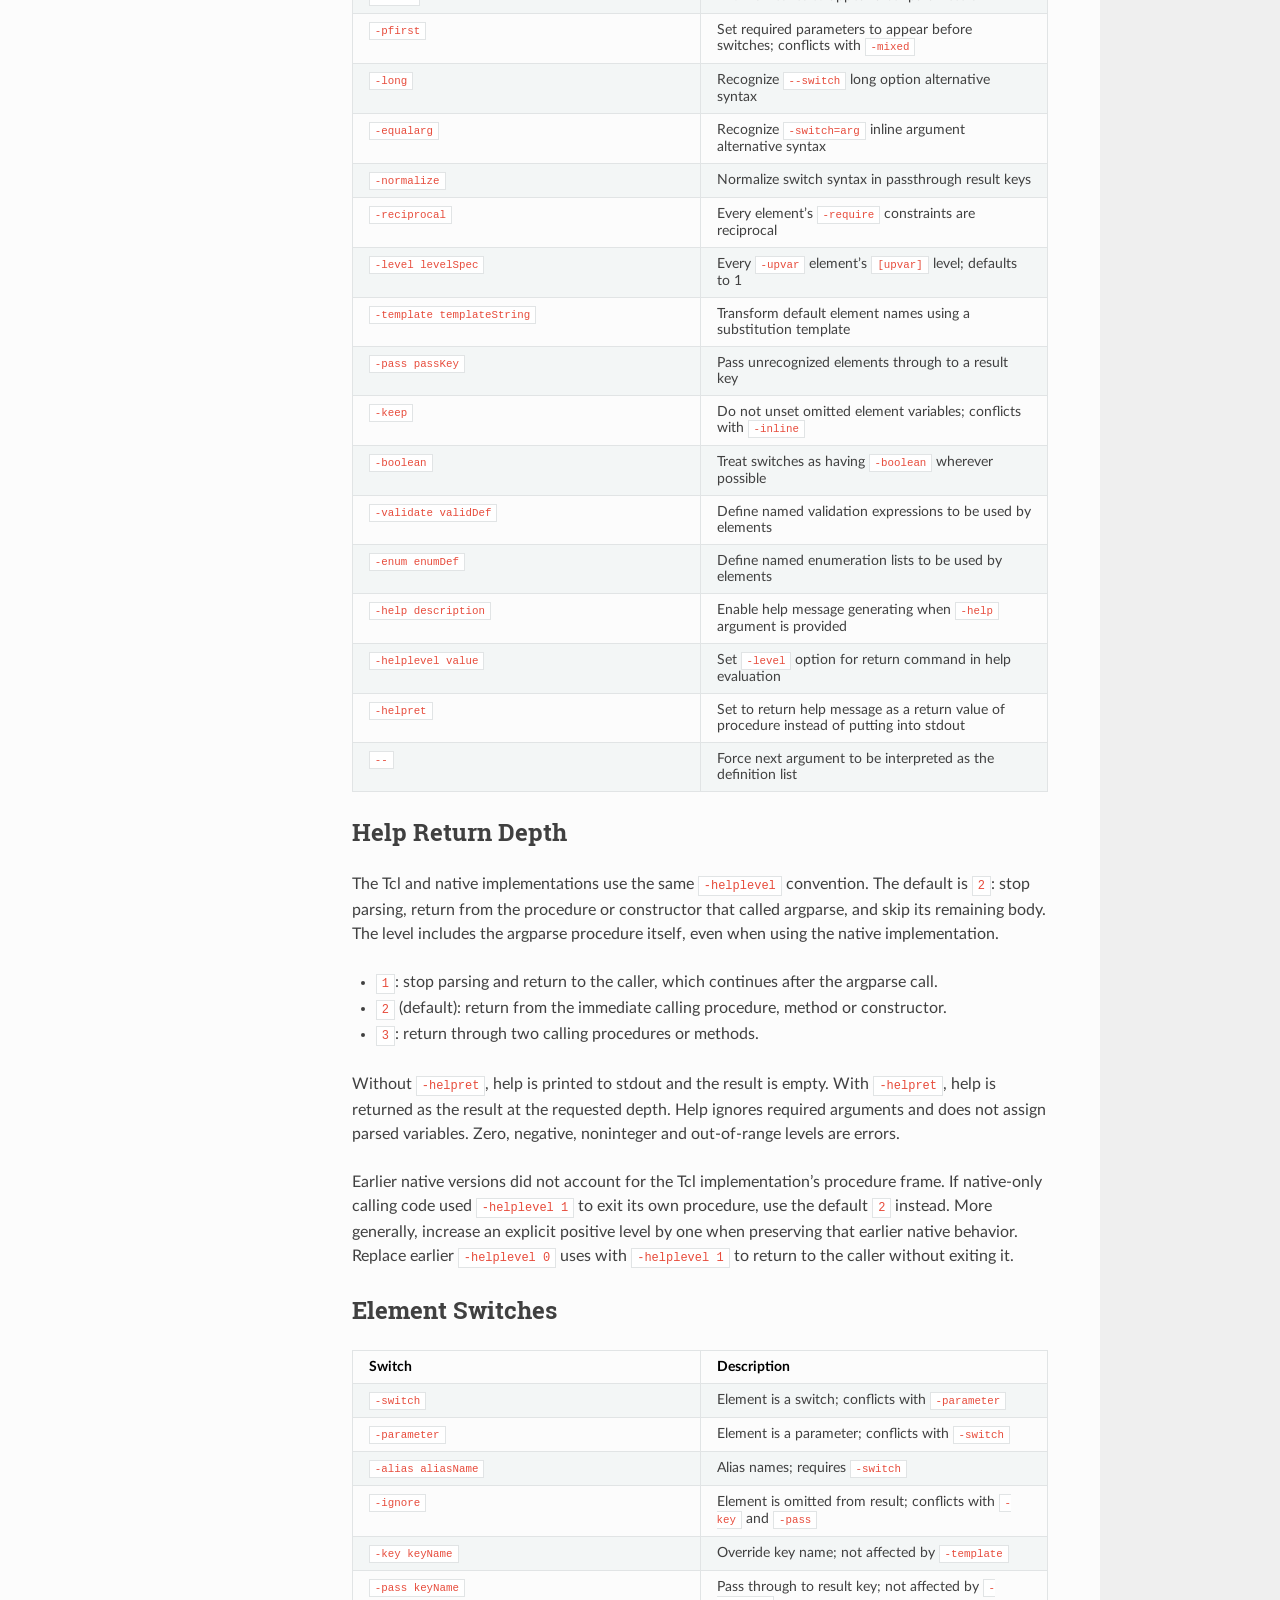
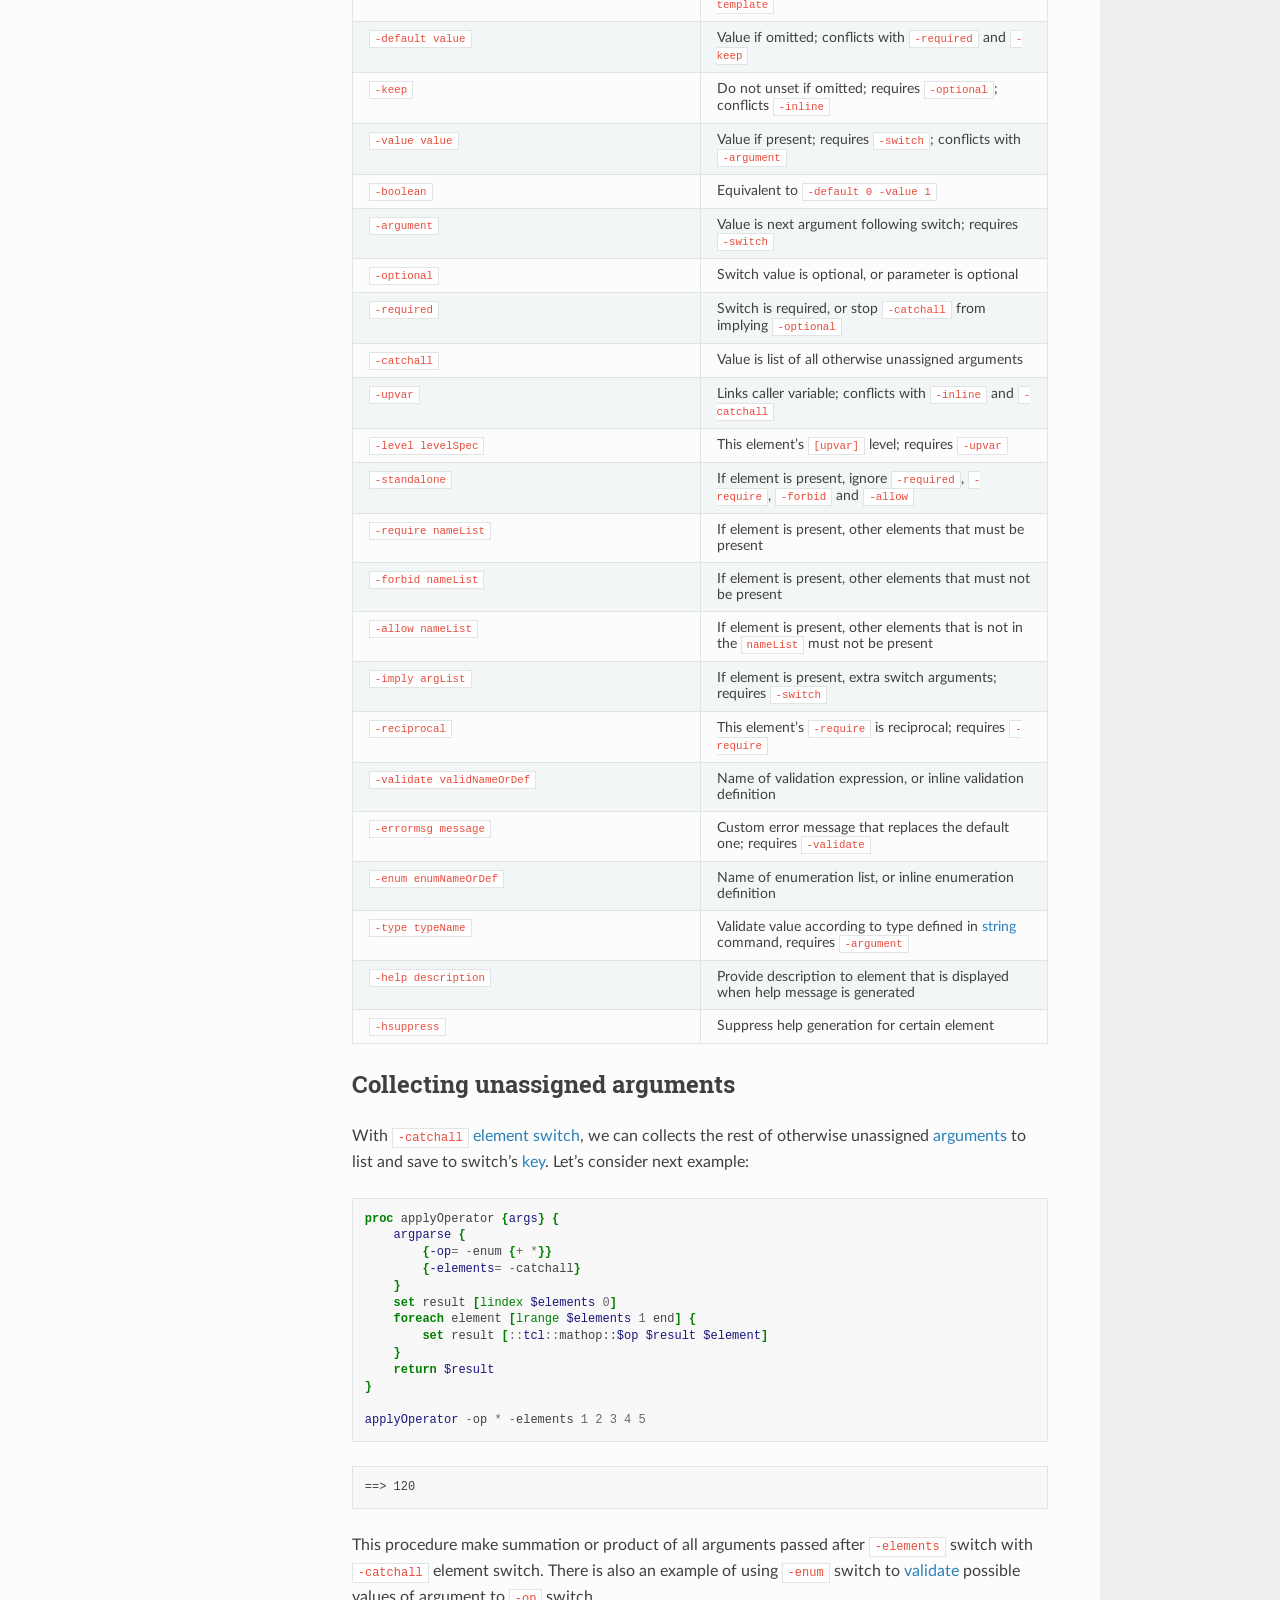
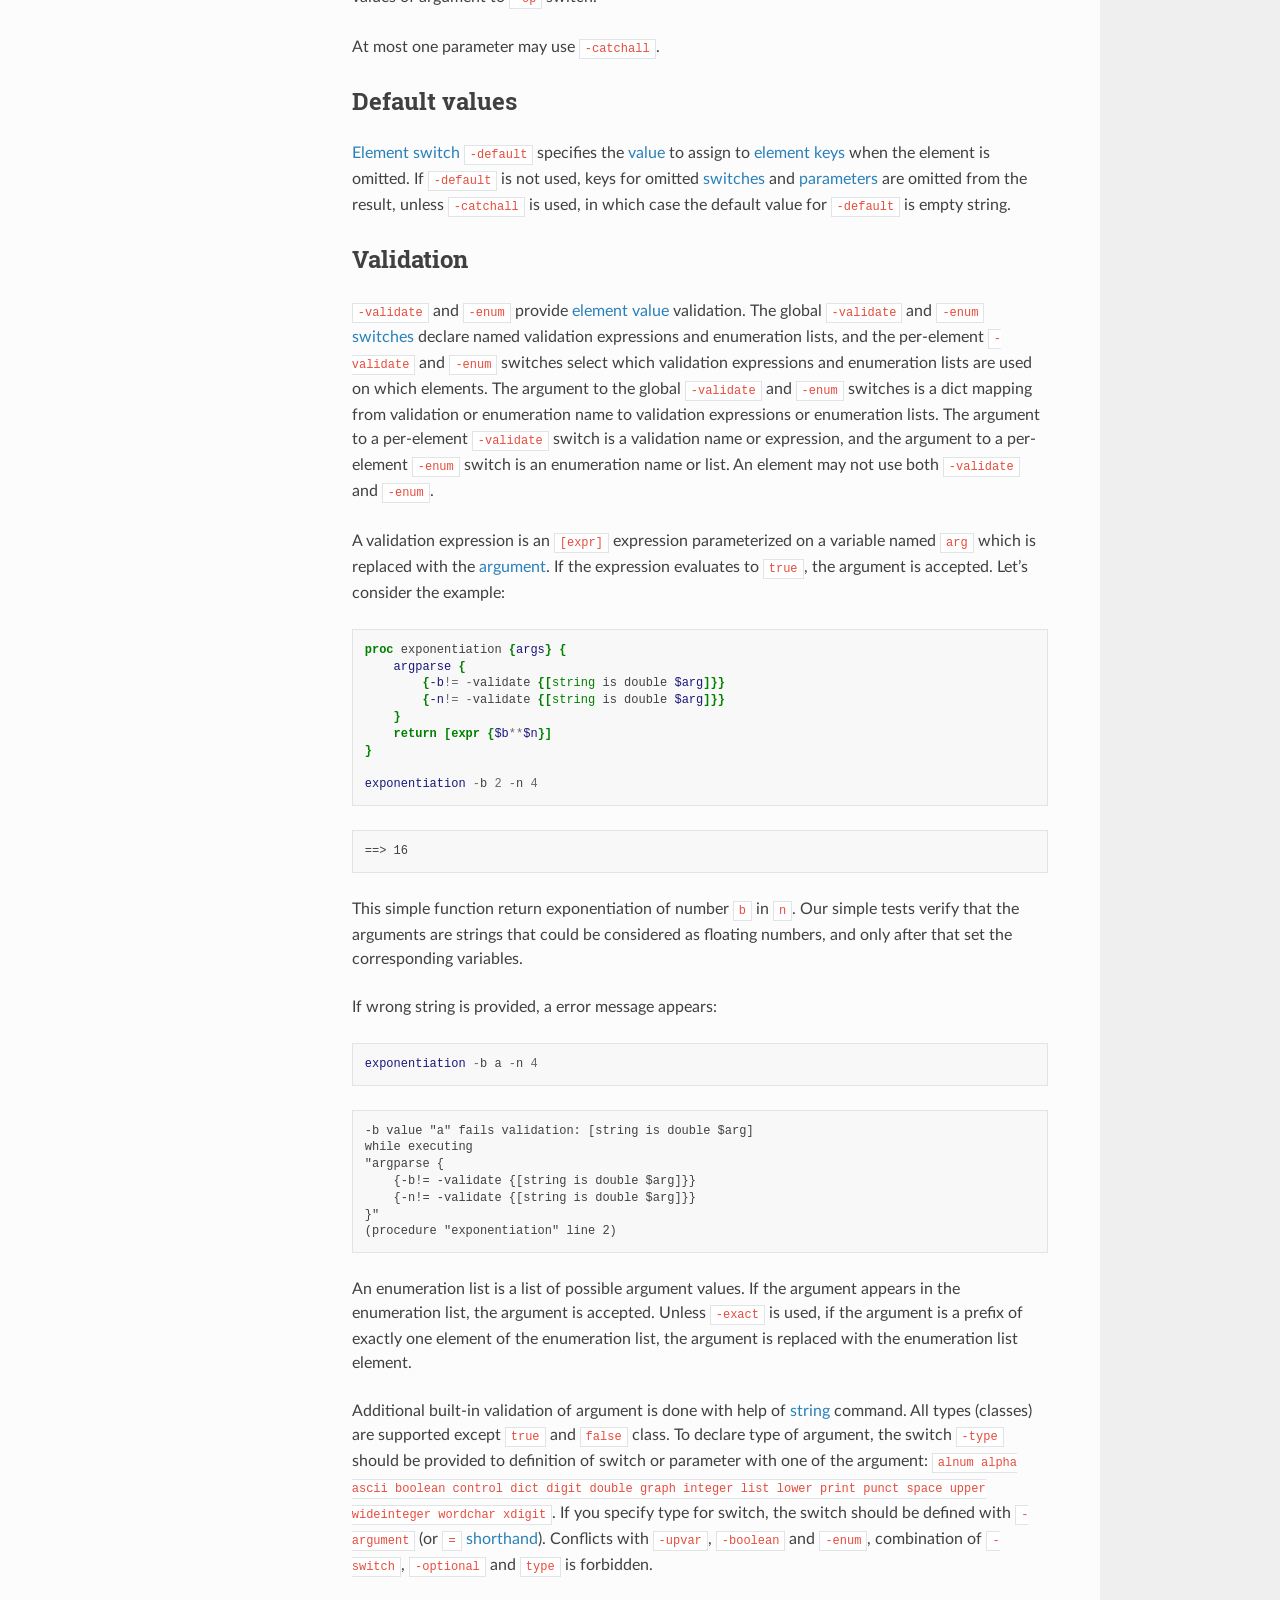
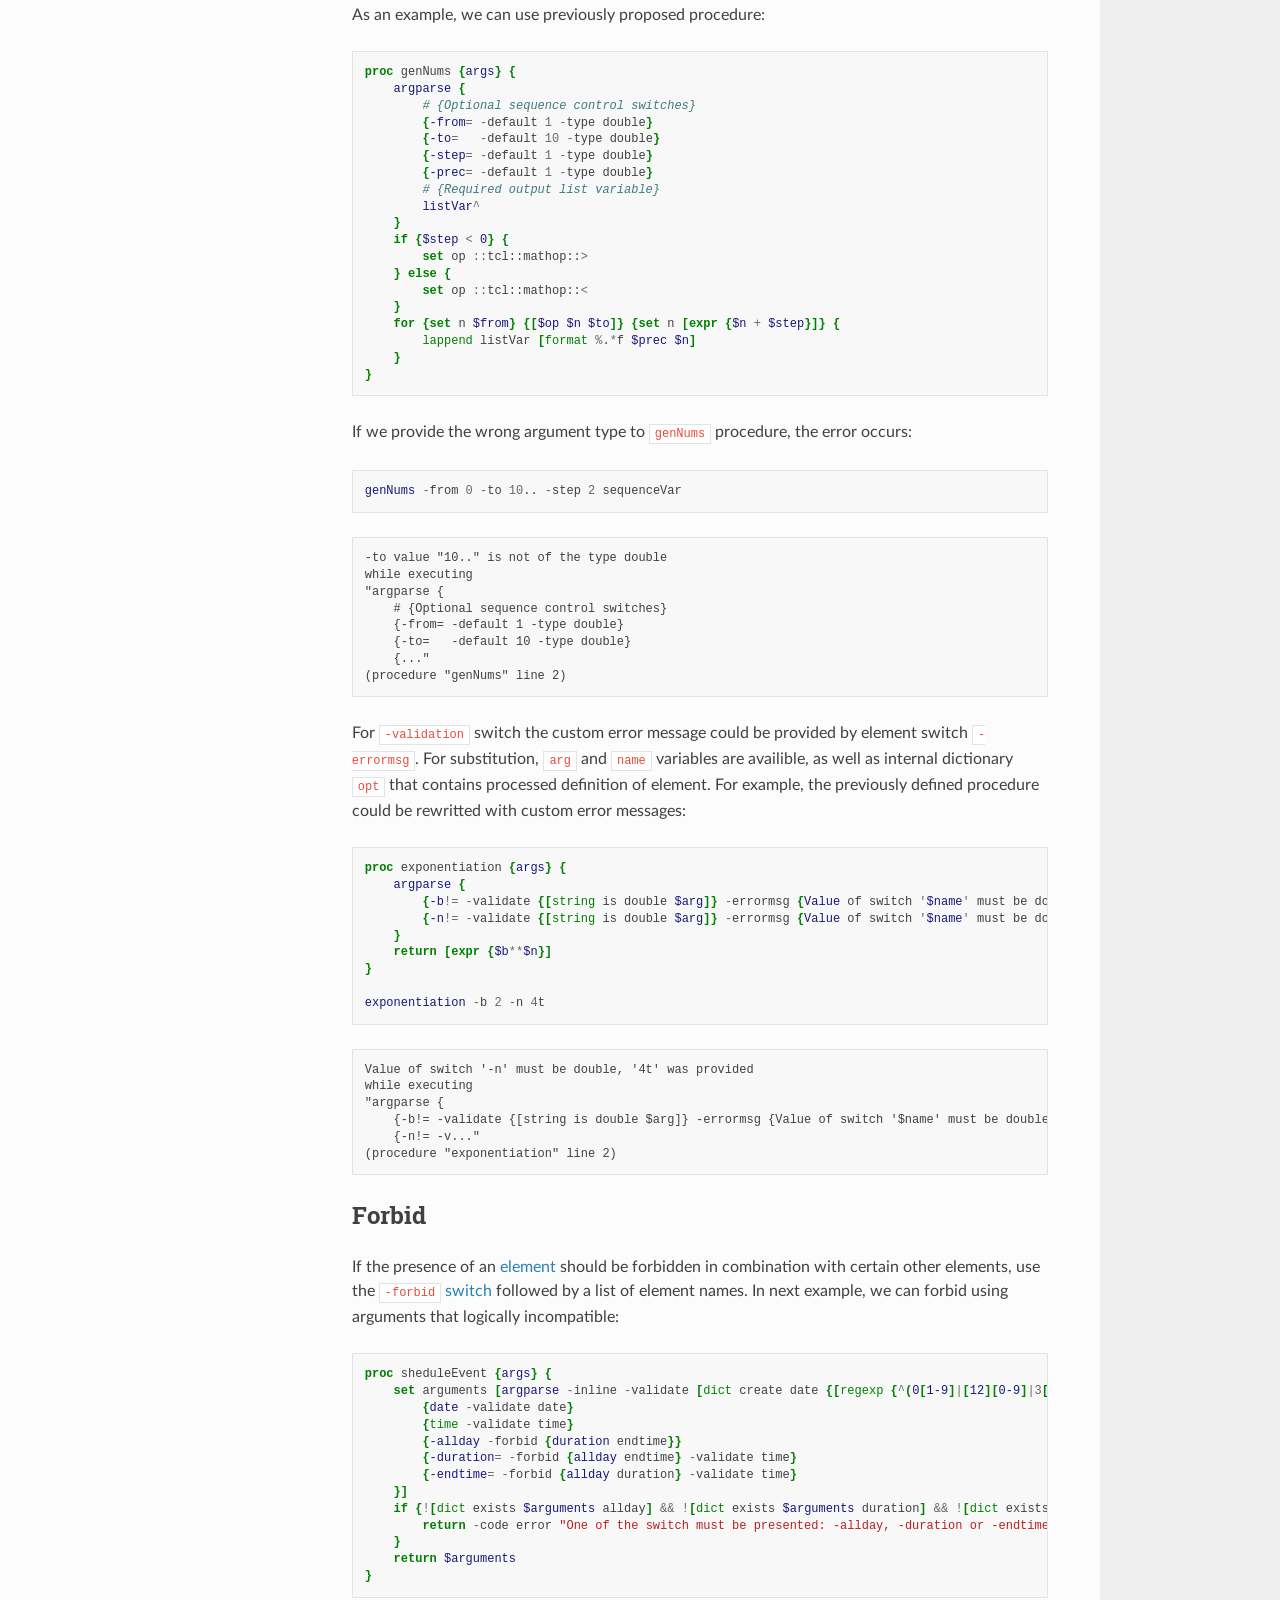
==== commit 0d10b90b: "switch from classic to rtd theme" ====
--- a/docs/argparse.html
+++ b/docs/argparse.html
@@ -1,43 +1,127 @@
+
+
 <!DOCTYPE html>
-
-<html lang="en" data-content_root="./">
-  <head>
-    <meta charset="utf-8" />
-    <meta name="viewport" content="width=device-width, initial-scale=1.0" /><meta name="viewport" content="width=device-width, initial-scale=1" />
-
-    <title>argparse &#8212; argparse  documentation</title>
-    <link rel="stylesheet" type="text/css" href="_static/pygments.css?v=03e43079" />
-    <link rel="stylesheet" type="text/css" href="_static/classic.css?v=f11ead97" />
-    
-    <script src="_static/documentation_options.js?v=5929fcd5"></script>
-    <script src="_static/doctools.js?v=9bcbadda"></script>
-    <script src="_static/sphinx_highlight.js?v=dc90522c"></script>
-    
+<html class="writer-html5" lang="en" data-content_root="./">
+<head>
+  <meta charset="utf-8" /><meta name="viewport" content="width=device-width, initial-scale=1" />
+
+  <meta name="viewport" content="width=device-width, initial-scale=1.0" />
+  <title>argparse &mdash; argparse  documentation</title>
+      <link rel="stylesheet" type="text/css" href="_static/pygments.css?v=b86133f3" />
+      <link rel="stylesheet" type="text/css" href="_static/css/theme.css?v=9edc463e" />
+      <link rel="stylesheet" type="text/css" href="_static/manual.css?v=00cdc845" />
+
+  
+      <script src="_static/jquery.js?v=5d32c60e"></script>
+      <script src="_static/_sphinx_javascript_frameworks_compat.js?v=2cd50e6c"></script>
+      <script src="_static/documentation_options.js?v=5929fcd5"></script>
+      <script src="_static/doctools.js?v=fd6eb6e6"></script>
+      <script src="_static/sphinx_highlight.js?v=6ffebe34"></script>
+    <script src="_static/js/theme.js"></script>
     <link rel="index" title="Index" href="genindex.html" />
     <link rel="search" title="Search" href="search.html" />
     <link rel="prev" title="&lt;no title&gt;" href="index.html" /> 
-  </head><body>
-    <div class="related" role="navigation" aria-label="Related">
-      <h3>Navigation</h3>
-      <ul>
-        <li class="right" style="margin-right: 10px">
-          <a href="genindex.html" title="General Index"
-             accesskey="I">index</a></li>
-        <li class="right" >
-          <a href="index.html" title="&lt;no title&gt;"
-             accesskey="P">previous</a> |</li>
-        <li class="nav-item nav-item-0"><a href="index.html">argparse  documentation</a> &#187;</li>
-        <li class="nav-item nav-item-this"><a href="">argparse</a></li> 
-      </ul>
-    </div>  
-
-    <div class="document">
-      <div class="documentwrapper">
-        <div class="bodywrapper">
-          <div class="body" role="main">
-            
+</head>
+
+<body class="wy-body-for-nav"> 
+  <div class="wy-grid-for-nav">
+    <nav data-toggle="wy-nav-shift" class="wy-nav-side">
+      <div class="wy-side-scroll">
+        <div class="wy-side-nav-search" >
+
+          
+          
+          <a href="index.html" class="icon icon-home">
+            argparse
+          </a>
+<div role="search">
+  <form id="rtd-search-form" class="wy-form" action="search.html" method="get">
+    <input type="text" name="q" placeholder="Search docs" aria-label="Search docs" />
+    <input type="hidden" name="check_keywords" value="yes" />
+    <input type="hidden" name="area" value="default" />
+  </form>
+</div>
+        </div><div class="wy-menu wy-menu-vertical" data-spy="affix" role="navigation" aria-label="Navigation menu">
+              <p class="caption" role="heading"><span class="caption-text">Contents:</span></p>
+<ul class="current">
+<li class="toctree-l1 current"><a class="current reference internal" href="#">argparse</a><ul>
+<li class="toctree-l2"><a class="reference internal" href="#installation">Installation</a><ul>
+<li class="toctree-l3"><a class="reference internal" href="#from-git-repo">From git repo</a></li>
+<li class="toctree-l3"><a class="reference internal" href="#from-archive">From archive</a></li>
+</ul>
+</li>
+<li class="toctree-l2"><a class="reference internal" href="#synopsys">Synopsys</a></li>
+<li class="toctree-l2"><a class="reference internal" href="#description">Description</a></li>
+<li class="toctree-l2"><a class="reference internal" href="#quick-start">Quick Start</a></li>
+<li class="toctree-l2"><a class="reference internal" href="#concepts">Concepts</a><ul>
+<li class="toctree-l3"><a class="reference internal" href="#argument">Argument</a></li>
+<li class="toctree-l3"><a class="reference internal" href="#definition">Definition</a></li>
+<li class="toctree-l3"><a class="reference internal" href="#global-switch">Global Switch</a></li>
+<li class="toctree-l3"><a class="reference internal" href="#element">Element</a></li>
+<li class="toctree-l3"><a class="reference internal" href="#element-switch">Element Switch</a></li>
+<li class="toctree-l3"><a class="reference internal" href="#name">Name</a></li>
+<li class="toctree-l3"><a class="reference internal" href="#key">Key</a></li>
+<li class="toctree-l3"><a class="reference internal" href="#switch">Switch</a></li>
+<li class="toctree-l3"><a class="reference internal" href="#parameter">Parameter</a></li>
+<li class="toctree-l3"><a class="reference internal" href="#value">Value</a></li>
+<li class="toctree-l3"><a class="reference internal" href="#alias">Alias</a></li>
+<li class="toctree-l3"><a class="reference internal" href="#shorthand-flag">Shorthand flag</a></li>
+<li class="toctree-l3"><a class="reference internal" href="#comment">Comment</a></li>
+</ul>
+</li>
+<li class="toctree-l2"><a class="reference internal" href="#global-switches">Global Switches</a></li>
+<li class="toctree-l2"><a class="reference internal" href="#help-return-depth">Help Return Depth</a></li>
+<li class="toctree-l2"><a class="reference internal" href="#element-switches">Element Switches</a></li>
+<li class="toctree-l2"><a class="reference internal" href="#collecting-unassigned-arguments">Collecting unassigned arguments</a></li>
+<li class="toctree-l2"><a class="reference internal" href="#default-values">Default values</a></li>
+<li class="toctree-l2"><a class="reference internal" href="#validation">Validation</a></li>
+<li class="toctree-l2"><a class="reference internal" href="#forbid">Forbid</a></li>
+<li class="toctree-l2"><a class="reference internal" href="#allow">Allow</a></li>
+<li class="toctree-l2"><a class="reference internal" href="#reciprocal">Reciprocal</a></li>
+<li class="toctree-l2"><a class="reference internal" href="#imply">Imply</a></li>
+<li class="toctree-l2"><a class="reference internal" href="#passthrough-and-normalization">Passthrough and normalization</a></li>
+<li class="toctree-l2"><a class="reference internal" href="#upvar-elements">Upvar Elements</a></li>
+<li class="toctree-l2"><a class="reference internal" href="#template">Template</a></li>
+<li class="toctree-l2"><a class="reference internal" href="#help">Help</a></li>
+<li class="toctree-l2"><a class="reference internal" href="#argument-processing-sequence">Argument Processing Sequence</a><ul>
+<li class="toctree-l3"><a class="reference internal" href="#normal-processing">Normal processing</a></li>
+<li class="toctree-l3"><a class="reference internal" href="#processing-with-parameters-first">Processing with parameters first</a></li>
+<li class="toctree-l3"><a class="reference internal" href="#processing-with-mixed">Processing with mixed</a></li>
+</ul>
+</li>
+<li class="toctree-l2"><a class="reference internal" href="#return-value">Return Value</a></li>
+<li class="toctree-l2"><a class="reference internal" href="#author-s">Author(s)</a></li>
+</ul>
+</li>
+<li class="toctree-l1"><a class="reference internal" href="genindex.html">Index</a></li>
+</ul>
+
+        </div>
+      </div>
+    </nav>
+
+    <section data-toggle="wy-nav-shift" class="wy-nav-content-wrap"><nav class="wy-nav-top" aria-label="Mobile navigation menu" >
+          <i data-toggle="wy-nav-top" class="fa fa-bars"></i>
+          <a href="index.html">argparse</a>
+      </nav>
+
+      <div class="wy-nav-content">
+        <div class="rst-content">
+          <div role="navigation" aria-label="Page navigation">
+  <ul class="wy-breadcrumbs">
+      <li><a href="index.html" class="icon icon-home" aria-label="Home"></a></li>
+      <li class="breadcrumb-item active">argparse</li>
+      <li class="wy-breadcrumbs-aside">
+            <a href="_sources/argparse.rst.txt" rel="nofollow"> View page source</a>
+      </li>
+  </ul>
+  <hr/>
+</div>
+          <div role="main" class="document" itemscope="itemscope" itemtype="http://schema.org/Article">
+           <div itemprop="articleBody">
+             
   <section id="argparse">
-<span id="r-argparse"></span><span id="r-namespaceqz3a3aargparse"></span><h1>argparse<a class="headerlink" href="#argparse" title="Link to this heading">¶</a></h1>
+<span id="r-argparse"></span><span id="r-namespaceqz3a3aargparse"></span><h1>argparse<a class="headerlink" href="#argparse" title="Link to this heading"></a></h1>
 <p>This is a fork of argparse project initially developed by Andy Goth <a class="reference external" href="mailto:andrew&#46;m&#46;goth&#37;&#52;&#48;gmail&#46;com">mailto:andrew<span>&#46;</span>m<span>&#46;</span>goth<span>&#64;</span>gmail<span>&#46;</span>com</a>.</p>
 <p>See <a class="reference external" href="https://core.tcl-lang.org/tcllib/timeline?r=amg-argparse">original repository</a>, and
 <a class="reference external" href="https://wiki.tcl-lang.org/page/argparse">wiki page</a>.</p>
@@ -45,12 +129,12 @@
 availible in future with the same feature set. C version in order of magnitude faster than Tcl-only version due
 to cashing of the parsed once argument definition.</p>
 <section id="installation">
-<span id="r-argparse-installation"></span><span id="r-3a3aargparseqzinstallation"></span><h2>Installation<a class="headerlink" href="#installation" title="Link to this heading">¶</a></h2>
+<span id="r-argparse-installation"></span><span id="r-3a3aargparseqzinstallation"></span><h2>Installation<a class="headerlink" href="#installation" title="Link to this heading"></a></h2>
 <p>You have two ways: install from git repo (convinient for Linux users) or from archive package release.</p>
 <p>Additionaly, package was added into “batteries included” Magicsplat
 <a class="reference external" href="https://www.magicsplat.com/tcl-installer/index.html#packages">distribution</a> of Tcl8.6 and Tcl9.0.</p>
 <section id="from-git-repo">
-<span id="r-argparse-from-git-repo"></span><span id="r-3a3aargparseqzfrom20git20repo"></span><h3>From git repo<a class="headerlink" href="#from-git-repo" title="Link to this heading">¶</a></h3>
+<span id="r-argparse-from-git-repo"></span><span id="r-3a3aargparseqzfrom20git20repo"></span><h3>From git repo<a class="headerlink" href="#from-git-repo" title="Link to this heading"></a></h3>
 <p>To install default C implementation, run following commands:</p>
 <ul class="simple">
 <li><p><code class="docutils literal notranslate"><span class="pre">git</span> <span class="pre">clone</span> <span class="pre">https://github.com/georgtree/argparse.git</span></code></p></li>
@@ -64,10 +148,10 @@
 <code class="docutils literal notranslate"><span class="pre">./configure</span></code> script.</p>
 </section>
 <section id="from-archive">
-<span id="r-argparse-from-archive"></span><span id="r-3a3aargparseqzfrom20archive"></span><h3>From archive<a class="headerlink" href="#from-archive" title="Link to this heading">¶</a></h3>
+<span id="r-argparse-from-archive"></span><span id="r-3a3aargparseqzfrom20archive"></span><h3>From archive<a class="headerlink" href="#from-archive" title="Link to this heading"></a></h3>
 <p>To install the package you should extract archive with source code and add path of the package folder to
 <code class="docutils literal notranslate"><span class="pre">auto_path</span></code> variable:</p>
-<div class="highlight-tcl notranslate"><div class="highlight"><pre><span></span><span class="nb">lappend</span><span class="w"> </span>auto_path<span class="w"> </span><span class="s2">&quot;path to argparse package&quot;</span>
+<div class="highlight-tcl notranslate"><div class="highlight"><pre><span></span><span class="nb">lappend</span><span class="w"> </span>auto_path<span class="w"> </span><span class="s2">"path to argparse package"</span>
 <span class="nb">package</span><span class="w"> </span>require<span class="w"> </span>argparse
 </pre></div>
 </div>
@@ -76,7 +160,7 @@
 </section>
 </section>
 <section id="synopsys">
-<span id="r-argparse-synopsys"></span><span id="r-3a3aargparseqzsynopsys"></span><h2>Synopsys<a class="headerlink" href="#synopsys" title="Link to this heading">¶</a></h2>
+<span id="r-argparse-synopsys"></span><span id="r-3a3aargparseqzsynopsys"></span><h2>Synopsys<a class="headerlink" href="#synopsys" title="Link to this heading"></a></h2>
 <div class="highlight-tcl notranslate"><div class="highlight"><pre><span></span><span class="nb">package</span><span class="w"> </span>require<span class="w"> </span>Tcl<span class="w"> </span><span class="mf">8.6</span><span class="o">-</span>
 <span class="nb">package</span><span class="w"> </span>require<span class="w"> </span>textutil::adjust
 <span class="nv">argparse</span><span class="w"> </span><span class="o">?-</span>globalSwitch<span class="w"> </span>...<span class="o">?</span><span class="w"> </span><span class="o">?--?</span><span class="w"> </span>definition<span class="w"> </span><span class="o">?</span>arguments<span class="o">?</span>
@@ -84,7 +168,7 @@
 </div>
 </section>
 <section id="description">
-<span id="r-argparse-description"></span><span id="r-3a3aargparseqzdescription"></span><h2>Description<a class="headerlink" href="#description" title="Link to this heading">¶</a></h2>
+<span id="r-argparse-description"></span><span id="r-3a3aargparseqzdescription"></span><h2>Description<a class="headerlink" href="#description" title="Link to this heading"></a></h2>
 <p>The <code class="docutils literal notranslate"><span class="pre">argparse</span></code> package provides a powerful argument parser command named <code class="docutils literal notranslate"><span class="pre">argparse</span></code> capable of flexibly
 processing and validating many varieties of switches and parameters.</p>
 <p>Tcl commands requiring more advanced argument parsing than provided by the standard <code class="docutils literal notranslate"><span class="pre">proc</span></code> command can be
@@ -99,7 +183,7 @@
 multi-part argument lists in which arguments to subsystems are embedded in passthrough switches or parameters.</p>
 </section>
 <section id="quick-start">
-<span id="r-argparse-quick-start"></span><span id="r-3a3aargparseqzquick20start"></span><h2>Quick Start<a class="headerlink" href="#quick-start" title="Link to this heading">¶</a></h2>
+<span id="r-argparse-quick-start"></span><span id="r-3a3aargparseqzquick20start"></span><h2>Quick Start<a class="headerlink" href="#quick-start" title="Link to this heading"></a></h2>
 <p>The <code class="docutils literal notranslate"><span class="pre">argparse</span></code> command may have many complex features, but it is not necessary to understand it in depth before
 using it for the most common tasks. Its syntax is reasonably intuitive, so the best thing to do is see it in
 action before reading the precise details on how it works.</p>
@@ -117,9 +201,9 @@
 <span class="w">        </span><span class="k">set</span><span class="w"> </span>msg<span class="w"> </span><span class="k">[</span><span class="nb">string</span><span class="w"> </span>totitle<span class="w"> </span><span class="nv">$msg</span><span class="k">]</span>
 <span class="w">    </span><span class="k">}</span>
 <span class="w">    </span><span class="k">if</span><span class="w"> </span><span class="k">{[</span><span class="nb">info</span><span class="w"> </span>exists<span class="w"> </span>modifier<span class="k">]}</span><span class="w"> </span><span class="k">{</span>
-<span class="w">        </span><span class="nb">append</span><span class="w"> </span>msg<span class="w"> </span><span class="s2">&quot;, &quot;</span><span class="w"> </span><span class="nv">$modifier</span>
-<span class="w">    </span><span class="k">}</span>
-<span class="w">    </span><span class="nb">append</span><span class="w"> </span>msg<span class="w"> </span><span class="s2">&quot; &quot;</span><span class="w"> </span><span class="nv">$subject</span>
+<span class="w">        </span><span class="nb">append</span><span class="w"> </span>msg<span class="w"> </span><span class="s2">", "</span><span class="w"> </span><span class="nv">$modifier</span>
+<span class="w">    </span><span class="k">}</span>
+<span class="w">    </span><span class="nb">append</span><span class="w"> </span>msg<span class="w"> </span><span class="s2">" "</span><span class="w"> </span><span class="nv">$subject</span>
 <span class="k">}</span>
 </pre></div>
 </div>
@@ -163,7 +247,7 @@
 is immediately stored into the <code class="docutils literal notranslate"><span class="pre">subject</span></code> variable before any switch processing occurs. Next, the remaining two
 arguments are examined and determined to be the name and value of the <code class="docutils literal notranslate"><span class="pre">salutation</span></code> switch. Thus, the second
 argument (<code class="docutils literal notranslate"><span class="pre">howdy</span></code>) is stored in the <code class="docutils literal notranslate"><span class="pre">salutation</span></code> variable. The <code class="docutils literal notranslate"><span class="pre">modifier</span></code> and <code class="docutils literal notranslate"><span class="pre">title</span></code> variables are unset.</p>
-<div class="highlight-tcl notranslate"><div class="highlight"><pre><span></span><span class="nv">greet</span><span class="w"> </span><span class="o">-</span>title<span class="w"> </span><span class="o">-</span>mod<span class="w"> </span><span class="s2">&quot;my dear&quot;</span><span class="w"> </span>world
+<div class="highlight-tcl notranslate"><div class="highlight"><pre><span></span><span class="nv">greet</span><span class="w"> </span><span class="o">-</span>title<span class="w"> </span><span class="o">-</span>mod<span class="w"> </span><span class="s2">"my dear"</span><span class="w"> </span>world
 </pre></div>
 </div>
 <div class="highlight-text notranslate"><div class="highlight"><pre><span></span>==&gt; Hello, my dear world
@@ -186,18 +270,18 @@
 first call to <code class="docutils literal notranslate"><span class="pre">greet</span></code>.</p>
 </section>
 <section id="concepts">
-<span id="r-argparse-concepts"></span><span id="r-3a3aargparseqzconcepts"></span><h2>Concepts<a class="headerlink" href="#concepts" title="Link to this heading">¶</a></h2>
+<span id="r-argparse-concepts"></span><span id="r-3a3aargparseqzconcepts"></span><h2>Concepts<a class="headerlink" href="#concepts" title="Link to this heading"></a></h2>
 <p>This section lists and explains the concepts and terminology employed by the <code class="docutils literal notranslate"><span class="pre">argparse</span></code> package. The concepts
 are numerous and interrelated, so it may be necessary to read this section multiple times and to refer back to
 it while reading the remainder of this document.</p>
 <section id="argument">
-<span id="r-argparse-argument"></span><span id="r-3a3aargparseqzargument"></span><h3>Argument<a class="headerlink" href="#argument" title="Link to this heading">¶</a></h3>
+<span id="r-argparse-argument"></span><span id="r-3a3aargparseqzargument"></span><h3>Argument<a class="headerlink" href="#argument" title="Link to this heading"></a></h3>
 <p>The actual values passed to the <code class="docutils literal notranslate"><span class="pre">argparse</span></code> command to be parsed are known as arguments. There are two ways of
 providing arguments, via local variable <code class="docutils literal notranslate"><span class="pre">args</span></code> of current scope procedure, or explicitly as an argument after
 <code class="docutils literal notranslate"><span class="pre">definition</span></code>.</p>
 </section>
 <section id="definition">
-<span id="r-argparse-definition"></span><span id="r-3a3aargparseqzdefinition"></span><h3>Definition<a class="headerlink" href="#definition" title="Link to this heading">¶</a></h3>
+<span id="r-argparse-definition"></span><span id="r-3a3aargparseqzdefinition"></span><h3>Definition<a class="headerlink" href="#definition" title="Link to this heading"></a></h3>
 <p>The <em>definition</em> determines how the <code class="docutils literal notranslate"><span class="pre">argparse</span></code> command parses its arguments. Definitions are Tcl lists of any
 length, each word of which is an <a class="reference internal" href="#r-3a3aargparseqzelement"><span class="std std-ref">element</span></a>. Each definition contains a unique, non-empty name element
 consisting of alphanumerics, underscores, and minus (not as the first character), then zero or more of the
@@ -246,14 +330,14 @@
 caller scope <code class="docutils literal notranslate"><span class="pre">sequenceVar</span></code>.</p>
 </section>
 <section id="global-switch">
-<span id="r-argparse-global-switch"></span><span id="r-3a3aargparseqzglobal20switch"></span><h3>Global Switch<a class="headerlink" href="#global-switch" title="Link to this heading">¶</a></h3>
+<span id="r-argparse-global-switch"></span><span id="r-3a3aargparseqzglobal20switch"></span><h3>Global Switch<a class="headerlink" href="#global-switch" title="Link to this heading"></a></h3>
 <p>A <em>global switch</em> configures the overall operation of the <code class="docutils literal notranslate"><span class="pre">argparse</span></code> command. Global switches are optional
 initial arguments to <code class="docutils literal notranslate"><span class="pre">argparse</span></code> and may only appear before the <a class="reference internal" href="#r-3a3aargparseqzdefinition"><span class="std std-ref">definition</span></a> argument. Global
 switches may also be embedded within special definition <a class="reference internal" href="#r-3a3aargparseqzelement"><span class="std std-ref">elements</span></a> whose <a class="reference internal" href="#r-3a3aargparseqzname"><span class="std std-ref">name</span></a> is empty
 string.</p>
 </section>
 <section id="element">
-<span id="r-argparse-element"></span><span id="r-3a3aargparseqzelement"></span><h3>Element<a class="headerlink" href="#element" title="Link to this heading">¶</a></h3>
+<span id="r-argparse-element"></span><span id="r-3a3aargparseqzelement"></span><h3>Element<a class="headerlink" href="#element" title="Link to this heading"></a></h3>
 <p>A <a class="reference internal" href="#r-3a3aargparseqzdefinition"><span class="std std-ref">definition</span></a> contains any number of <em>elements</em>. For the most part, each element defines either a
 <a class="reference internal" href="#r-3a3aargparseqzswitch"><span class="std std-ref">switch</span></a> or a <a class="reference internal" href="#r-3a3aargparseqzparameter"><span class="std std-ref">parameter</span></a>. Elements may also be <a class="reference internal" href="#r-3a3aargparseqzcomment"><span class="std std-ref">comments</span></a> or <a class="reference internal" href="#r-3a3aargparseqzglobal20switches"><span class="std std-ref">global
 switches</span></a>. An element is itself a Tcl list whose required first word is the name (with
@@ -270,7 +354,7 @@
 argument <code class="docutils literal notranslate"><span class="pre">1</span></code>. The specific meaning of flags and element switches are described elsewhere in this document.</p>
 </section>
 <section id="element-switch">
-<span id="r-argparse-element-switch"></span><span id="r-3a3aargparseqzelement20switch"></span><h3>Element Switch<a class="headerlink" href="#element-switch" title="Link to this heading">¶</a></h3>
+<span id="r-argparse-element-switch"></span><span id="r-3a3aargparseqzelement20switch"></span><h3>Element Switch<a class="headerlink" href="#element-switch" title="Link to this heading"></a></h3>
 <p>An <em>element switch</em> configures a single <a class="reference internal" href="#r-3a3aargparseqzelement"><span class="std std-ref">element</span></a> in the <a class="reference internal" href="#r-3a3aargparseqzdefinition"><span class="std std-ref">definition</span></a>. Element switches
 are listed following the <a class="reference internal" href="#r-3a3aargparseqzname"><span class="std std-ref">name</span></a> word of the definition element.</p>
 <p>In the above example definition, each <a class="reference internal" href="#r-3a3aargparseqzswitch"><span class="std std-ref">switch</span></a> element explicitly uses the <code class="docutils literal notranslate"><span class="pre">-default</span></code> element
@@ -278,7 +362,7 @@
 uses the <code class="docutils literal notranslate"><span class="pre">-switch</span></code> and <code class="docutils literal notranslate"><span class="pre">-argument</span></code> element switches.</p>
 </section>
 <section id="name">
-<span id="r-argparse-name"></span><span id="r-3a3aargparseqzname"></span><h3>Name<a class="headerlink" href="#name" title="Link to this heading">¶</a></h3>
+<span id="r-argparse-name"></span><span id="r-3a3aargparseqzname"></span><h3>Name<a class="headerlink" href="#name" title="Link to this heading"></a></h3>
 <p>Aside from <a class="reference internal" href="#r-3a3aargparseqzalias"><span class="std std-ref">aliases</span></a> and <a class="reference internal" href="#r-3a3aargparseqzshorthand20flag"><span class="std std-ref">flags</span></a>, the first word of each <a class="reference internal" href="#r-3a3aargparseqzswitch"><span class="std std-ref">switch</span></a> or
 <a class="reference internal" href="#r-3a3aargparseqzparameter"><span class="std std-ref">parameter</span></a> <a class="reference internal" href="#r-3a3aargparseqzelement"><span class="std std-ref">element</span></a> in the <a class="reference internal" href="#r-3a3aargparseqzdefinition"><span class="std std-ref">definition</span></a> is the <em>name</em>.</p>
 <p>Switch and parameter element names may not be used more than once within a definition.</p>
@@ -286,7 +370,7 @@
 element is neither a switch nor a parameter and is instead a list of <a class="reference internal" href="#r-3a3aargparseqzglobal20switches"><span class="std std-ref">global switches</span></a>.</p>
 </section>
 <section id="key">
-<span id="r-argparse-key"></span><span id="r-3a3aargparseqzkey"></span><h3>Key<a class="headerlink" href="#key" title="Link to this heading">¶</a></h3>
+<span id="r-argparse-key"></span><span id="r-3a3aargparseqzkey"></span><h3>Key<a class="headerlink" href="#key" title="Link to this heading"></a></h3>
 <p>In addition to having a <a class="reference internal" href="#r-3a3aargparseqzname"><span class="std std-ref">name</span></a>, every <a class="reference internal" href="#r-3a3aargparseqzswitch"><span class="std std-ref">switch</span></a> and <a class="reference internal" href="#r-3a3aargparseqzparameter"><span class="std std-ref">parameter</span></a>
 <a class="reference internal" href="#r-3a3aargparseqzdefinition"><span class="std std-ref">definition</span></a> <a class="reference internal" href="#r-3a3aargparseqzelement"><span class="std std-ref">element</span></a> has a key. Unlike names, multiple elements may share the same key,
 subject to restrictions.</p>
@@ -300,7 +384,7 @@
 <code class="docutils literal notranslate"><span class="pre">-value</span></code>, the element name is used as its default <code class="docutils literal notranslate"><span class="pre">-value</span></code>.</p>
 </section>
 <section id="switch">
-<span id="r-argparse-switch"></span><span id="r-3a3aargparseqzswitch"></span><h3>Switch<a class="headerlink" href="#switch" title="Link to this heading">¶</a></h3>
+<span id="r-argparse-switch"></span><span id="r-3a3aargparseqzswitch"></span><h3>Switch<a class="headerlink" href="#switch" title="Link to this heading"></a></h3>
 <p>Switch is the optional element, that could be made mandatory with <code class="docutils literal notranslate"><span class="pre">-required</span></code> <a class="reference internal" href="#r-3a3aargparseqzelement20switch"><span class="std std-ref">element switch</span></a>.
 It could be defined either with shorthand <code class="docutils literal notranslate"><span class="pre">-</span></code> before name or with <code class="docutils literal notranslate"><span class="pre">-switch</span></code> <a class="reference internal" href="#r-3a3aargparseqzelement20switch"><span class="std std-ref">element switch</span></a>.</p>
 <p>Unambiguous prefixes of switch names are acceptable, unless the <code class="docutils literal notranslate"><span class="pre">-exact</span></code> switch is used. Switches in the
@@ -311,7 +395,7 @@
 <p>When <code class="docutils literal notranslate"><span class="pre">-switch</span></code> and <code class="docutils literal notranslate"><span class="pre">-optional</span></code> are both used, <code class="docutils literal notranslate"><span class="pre">-catchall</span></code>, <code class="docutils literal notranslate"><span class="pre">-default</span></code>, and <code class="docutils literal notranslate"><span class="pre">-upvar</span></code> are disallowed.</p>
 </section>
 <section id="parameter">
-<span id="r-argparse-parameter"></span><span id="r-3a3aargparseqzparameter"></span><h3>Parameter<a class="headerlink" href="#parameter" title="Link to this heading">¶</a></h3>
+<span id="r-argparse-parameter"></span><span id="r-3a3aargparseqzparameter"></span><h3>Parameter<a class="headerlink" href="#parameter" title="Link to this heading"></a></h3>
 <p>Parameter is the mandatory <a class="reference internal" href="#r-3a3aargparseqzelement"><span class="std std-ref">element</span></a> that is provided without any preceding flags before name, and
 it’s position in the list of <a class="reference internal" href="#r-3a3aargparseqzdefinition"><span class="std std-ref">definitions</span></a> is the same as it must be passed to <code class="docutils literal notranslate"><span class="pre">argparse</span></code>
 procedure.</p>
@@ -321,7 +405,7 @@
 parameter. Otherwise, using <code class="docutils literal notranslate"><span class="pre">-required</span></code> with <code class="docutils literal notranslate"><span class="pre">-parameter</span></code> has no effect.</p>
 </section>
 <section id="value">
-<span id="r-argparse-value"></span><span id="r-3a3aargparseqzvalue"></span><h3>Value<a class="headerlink" href="#value" title="Link to this heading">¶</a></h3>
+<span id="r-argparse-value"></span><span id="r-3a3aargparseqzvalue"></span><h3>Value<a class="headerlink" href="#value" title="Link to this heading"></a></h3>
 <p>Value is the argument that is passed into variable (or dictionary value) for particular <a class="reference internal" href="#r-3a3aargparseqzparameter"><span class="std std-ref">parameter</span></a>
 or <a class="reference internal" href="#r-3a3aargparseqzswitch"><span class="std std-ref">switch</span></a> if it is defined with <code class="docutils literal notranslate"><span class="pre">-argument</span></code> or shorthand <code class="docutils literal notranslate"><span class="pre">=</span></code> after switch name. <code class="docutils literal notranslate"><span class="pre">-optional</span></code>,
 <code class="docutils literal notranslate"><span class="pre">-required</span></code>, <code class="docutils literal notranslate"><span class="pre">-catchall</span></code>, and <code class="docutils literal notranslate"><span class="pre">-upvar</span></code> imply <code class="docutils literal notranslate"><span class="pre">-argument</span></code> when used with <code class="docutils literal notranslate"><span class="pre">-switch</span></code>.  Consequently, switches
@@ -342,7 +426,7 @@
 <code class="docutils literal notranslate"><span class="pre">-key</span></code> (the element name is the default <code class="docutils literal notranslate"><span class="pre">-value</span></code>).</p>
 </section>
 <section id="alias">
-<span id="r-argparse-alias"></span><span id="r-3a3aargparseqzalias"></span><h3>Alias<a class="headerlink" href="#alias" title="Link to this heading">¶</a></h3>
+<span id="r-argparse-alias"></span><span id="r-3a3aargparseqzalias"></span><h3>Alias<a class="headerlink" href="#alias" title="Link to this heading"></a></h3>
 <p>Alias is the alternative <a class="reference internal" href="#r-3a3aargparseqzname"><span class="std std-ref">name</span></a> of the <a class="reference internal" href="#r-3a3aargparseqzswitch"><span class="std std-ref">switch</span></a> element. It can be provided by <code class="docutils literal notranslate"><span class="pre">-alias</span> <span class="pre">ALIAS</span></code>
 element switch, or before the base name with <code class="docutils literal notranslate"><span class="pre">|</span></code> shorthand flag, but after <code class="docutils literal notranslate"><span class="pre">-</span></code> flag. For example:</p>
 <div class="highlight-tcl notranslate"><div class="highlight"><pre><span></span><span class="k">{</span><span class="nv">-variable</span><span class="o">=</span><span class="w"> </span><span class="o">-</span>alias<span class="w"> </span>var<span class="w"> </span><span class="o">-</span>required<span class="k">}</span>
@@ -363,7 +447,7 @@
 <p>The name of the element is the last name in the list of aliases, if it is provided via shorhand syntax.</p>
 </section>
 <section id="shorthand-flag">
-<span id="r-argparse-shorthand-flag"></span><span id="r-3a3aargparseqzshorthand20flag"></span><h3>Shorthand flag<a class="headerlink" href="#shorthand-flag" title="Link to this heading">¶</a></h3>
+<span id="r-argparse-shorthand-flag"></span><span id="r-3a3aargparseqzshorthand20flag"></span><h3>Shorthand flag<a class="headerlink" href="#shorthand-flag" title="Link to this heading"></a></h3>
 <p>If neither <code class="docutils literal notranslate"><span class="pre">-switch</span></code> nor <code class="docutils literal notranslate"><span class="pre">-parameter</span></code> are used, a shorthand flag form is permitted. If the <a class="reference internal" href="#r-3a3aargparseqzname"><span class="std std-ref">name</span></a> is
 preceded by <code class="docutils literal notranslate"><span class="pre">-</span></code>, it is a <a class="reference internal" href="#r-3a3aargparseqzswitch"><span class="std std-ref">switch</span></a>; otherwise, it is a <a class="reference internal" href="#r-3a3aargparseqzparameter"><span class="std std-ref">parameter</span></a>. An alias may be written
 after <code class="docutils literal notranslate"><span class="pre">-</span></code>, then followed by <code class="docutils literal notranslate"><span class="pre">|</span></code> and the switch name.</p>
@@ -398,12 +482,12 @@
 </table>
 </section>
 <section id="comment">
-<span id="r-argparse-comment"></span><span id="r-3a3aargparseqzcomment"></span><h3>Comment<a class="headerlink" href="#comment" title="Link to this heading">¶</a></h3>
+<span id="r-argparse-comment"></span><span id="r-3a3aargparseqzcomment"></span><h3>Comment<a class="headerlink" href="#comment" title="Link to this heading"></a></h3>
 <p>Comment is the <a class="reference internal" href="#r-3a3aargparseqzelement"><span class="std std-ref">element</span></a> started with <code class="docutils literal notranslate"><span class="pre">#</span></code> at the start of definition in the definition list.</p>
 </section>
 </section>
 <section id="global-switches">
-<span id="r-argparse-global-switches"></span><span id="r-3a3aargparseqzglobal20switches"></span><h2>Global Switches<a class="headerlink" href="#global-switches" title="Link to this heading">¶</a></h2>
+<span id="r-argparse-global-switches"></span><span id="r-3a3aargparseqzglobal20switches"></span><h2>Global Switches<a class="headerlink" href="#global-switches" title="Link to this heading"></a></h2>
 <table class="docutils align-default">
 <colgroup>
 <col style="width: 50.0%" />
@@ -476,7 +560,7 @@
 </table>
 </section>
 <section id="help-return-depth">
-<span id="r-argparse-help-return-depth"></span><span id="r-3a3aargparseqzhelp20return20depth"></span><h2>Help Return Depth<a class="headerlink" href="#help-return-depth" title="Link to this heading">¶</a></h2>
+<span id="r-argparse-help-return-depth"></span><span id="r-3a3aargparseqzhelp20return20depth"></span><h2>Help Return Depth<a class="headerlink" href="#help-return-depth" title="Link to this heading"></a></h2>
 <p>The Tcl and native implementations use the same <code class="docutils literal notranslate"><span class="pre">-helplevel</span></code> convention. The default is <code class="docutils literal notranslate"><span class="pre">2</span></code>:
 stop parsing, return from the procedure or constructor that called argparse, and skip its remaining body.
 The level includes the argparse procedure itself, even when using the native implementation.</p>
@@ -494,7 +578,7 @@
 <code class="docutils literal notranslate"><span class="pre">-helplevel</span> <span class="pre">0</span></code> uses with <code class="docutils literal notranslate"><span class="pre">-helplevel</span> <span class="pre">1</span></code> to return to the caller without exiting it.</p>
 </section>
 <section id="element-switches">
-<span id="r-argparse-element-switches"></span><span id="r-3a3aargparseqzelement20switches"></span><h2>Element Switches<a class="headerlink" href="#element-switches" title="Link to this heading">¶</a></h2>
+<span id="r-argparse-element-switches"></span><span id="r-3a3aargparseqzelement20switches"></span><h2>Element Switches<a class="headerlink" href="#element-switches" title="Link to this heading"></a></h2>
 <table class="docutils align-default">
 <colgroup>
 <col style="width: 50.0%" />
@@ -594,7 +678,7 @@
 </table>
 </section>
 <section id="collecting-unassigned-arguments">
-<span id="r-argparse-collecting-unassigned-arguments"></span><span id="r-3a3aargparseqzcollecting20unassigned20arguments"></span><h2>Collecting unassigned arguments<a class="headerlink" href="#collecting-unassigned-arguments" title="Link to this heading">¶</a></h2>
+<span id="r-argparse-collecting-unassigned-arguments"></span><span id="r-3a3aargparseqzcollecting20unassigned20arguments"></span><h2>Collecting unassigned arguments<a class="headerlink" href="#collecting-unassigned-arguments" title="Link to this heading"></a></h2>
 <p>With <code class="docutils literal notranslate"><span class="pre">-catchall</span></code> <a class="reference internal" href="#r-3a3aargparseqzelement20switch"><span class="std std-ref">element switch</span></a>, we can collects the rest of otherwise unassigned
 <a class="reference internal" href="#r-3a3aargparseqzargument"><span class="std std-ref">arguments</span></a> to list and save to switch’s <a class="reference internal" href="#r-3a3aargparseqzkey"><span class="std std-ref">key</span></a>. Let’s consider next example:</p>
 <div class="highlight-tcl notranslate"><div class="highlight"><pre><span></span><span class="k">proc</span><span class="w"> </span>applyOperator<span class="w"> </span><span class="k">{</span><span class="nv">args</span><span class="k">}</span><span class="w"> </span><span class="k">{</span>
@@ -621,14 +705,14 @@
 <p>At most one parameter may use <code class="docutils literal notranslate"><span class="pre">-catchall</span></code>.</p>
 </section>
 <section id="default-values">
-<span id="r-argparse-default-values"></span><span id="r-3a3aargparseqzdefault20values"></span><h2>Default values<a class="headerlink" href="#default-values" title="Link to this heading">¶</a></h2>
+<span id="r-argparse-default-values"></span><span id="r-3a3aargparseqzdefault20values"></span><h2>Default values<a class="headerlink" href="#default-values" title="Link to this heading"></a></h2>
 <p><a class="reference internal" href="#r-3a3aargparseqzelement20switch"><span class="std std-ref">Element switch</span></a> <code class="docutils literal notranslate"><span class="pre">-default</span></code> specifies the <a class="reference internal" href="#r-3a3aargparseqzvalue"><span class="std std-ref">value</span></a> to assign to <a class="reference internal" href="#r-3a3aargparseqzelement"><span class="std std-ref">element</span></a>
 <a class="reference internal" href="#r-3a3aargparseqzkey"><span class="std std-ref">keys</span></a> when the element is omitted. If <code class="docutils literal notranslate"><span class="pre">-default</span></code> is not used, keys for omitted <a class="reference internal" href="#r-3a3aargparseqzswitch"><span class="std std-ref">switches</span></a> and
 <a class="reference internal" href="#r-3a3aargparseqzparameter"><span class="std std-ref">parameters</span></a> are omitted from the result, unless <code class="docutils literal notranslate"><span class="pre">-catchall</span></code> is used, in which case the default
 value for <code class="docutils literal notranslate"><span class="pre">-default</span></code> is empty string.</p>
 </section>
 <section id="validation">
-<span id="r-argparse-validation"></span><span id="r-3a3aargparseqzvalidation"></span><h2>Validation<a class="headerlink" href="#validation" title="Link to this heading">¶</a></h2>
+<span id="r-argparse-validation"></span><span id="r-3a3aargparseqzvalidation"></span><h2>Validation<a class="headerlink" href="#validation" title="Link to this heading"></a></h2>
 <p><code class="docutils literal notranslate"><span class="pre">-validate</span></code> and <code class="docutils literal notranslate"><span class="pre">-enum</span></code> provide <a class="reference internal" href="#r-3a3aargparseqzelement"><span class="std std-ref">element</span></a> <a class="reference internal" href="#r-3a3aargparseqzvalue"><span class="std std-ref">value</span></a> validation.  The global <code class="docutils literal notranslate"><span class="pre">-validate</span></code> and
 <code class="docutils literal notranslate"><span class="pre">-enum</span></code> <a class="reference internal" href="#r-3a3aargparseqzglobal20switch"><span class="std std-ref">switches</span></a> declare named validation expressions and enumeration lists, and the
 per-element <code class="docutils literal notranslate"><span class="pre">-validate</span></code> and <code class="docutils literal notranslate"><span class="pre">-enum</span></code> switches select which validation expressions and enumeration lists are used
@@ -659,13 +743,13 @@
 <div class="highlight-tcl notranslate"><div class="highlight"><pre><span></span><span class="nv">exponentiation</span><span class="w"> </span><span class="o">-</span>b<span class="w"> </span>a<span class="w"> </span><span class="o">-</span>n<span class="w"> </span><span class="mi">4</span>
 </pre></div>
 </div>
-<div class="highlight-text notranslate"><div class="highlight"><pre><span></span>-b value &quot;a&quot; fails validation: [string is double $arg]
+<div class="highlight-text notranslate"><div class="highlight"><pre><span></span>-b value "a" fails validation: [string is double $arg]
 while executing
-&quot;argparse {
+"argparse {
     {-b!= -validate {[string is double $arg]}}
     {-n!= -validate {[string is double $arg]}}
-}&quot;
-(procedure &quot;exponentiation&quot; line 2)
+}"
+(procedure "exponentiation" line 2)
 </pre></div>
 </div>
 <p>An enumeration list is a list of possible argument values. If the argument appears in the enumeration list, the
@@ -703,14 +787,14 @@
 <div class="highlight-tcl notranslate"><div class="highlight"><pre><span></span><span class="nv">genNums</span><span class="w"> </span><span class="o">-</span>from<span class="w"> </span><span class="mi">0</span><span class="w"> </span><span class="o">-</span>to<span class="w"> </span><span class="mi">10</span>..<span class="w"> </span><span class="o">-</span>step<span class="w"> </span><span class="mi">2</span><span class="w"> </span>sequenceVar
 </pre></div>
 </div>
-<div class="highlight-text notranslate"><div class="highlight"><pre><span></span>-to value &quot;10..&quot; is not of the type double
+<div class="highlight-text notranslate"><div class="highlight"><pre><span></span>-to value "10.." is not of the type double
 while executing
-&quot;argparse {
+"argparse {
     # {Optional sequence control switches}
     {-from= -default 1 -type double}
     {-to=   -default 10 -type double}
-    {...&quot;
-(procedure &quot;genNums&quot; line 2)
+    {..."
+(procedure "genNums" line 2)
 </pre></div>
 </div>
 <p>For <code class="docutils literal notranslate"><span class="pre">-validation</span></code> switch the custom error message could be provided by element switch <code class="docutils literal notranslate"><span class="pre">-errormsg</span></code>. For
@@ -719,8 +803,8 @@
 error messages:</p>
 <div class="highlight-tcl notranslate"><div class="highlight"><pre><span></span><span class="k">proc</span><span class="w"> </span>exponentiation<span class="w"> </span><span class="k">{</span><span class="nv">args</span><span class="k">}</span><span class="w"> </span><span class="k">{</span>
 <span class="w">    </span><span class="nv">argparse</span><span class="w"> </span><span class="k">{</span>
-<span class="w">        </span><span class="k">{</span><span class="nv">-b</span><span class="o">!=</span><span class="w"> </span><span class="o">-</span>validate<span class="w"> </span><span class="k">{[</span><span class="nb">string</span><span class="w"> </span>is<span class="w"> </span>double<span class="w"> </span><span class="nv">$arg</span><span class="k">]}</span><span class="w"> </span><span class="o">-</span>errormsg<span class="w"> </span><span class="k">{</span><span class="nv">Value</span><span class="w"> </span>of<span class="w"> </span>switch<span class="w"> </span><span class="o">&#39;</span><span class="nv">$name</span><span class="o">&#39;</span><span class="w"> </span>must<span class="w"> </span>be<span class="w"> </span>double,<span class="w"> </span><span class="o">&#39;</span><span class="nv">$arg</span><span class="o">&#39;</span><span class="w"> </span>was<span class="w"> </span>provided<span class="k">}}</span>
-<span class="w">        </span><span class="k">{</span><span class="nv">-n</span><span class="o">!=</span><span class="w"> </span><span class="o">-</span>validate<span class="w"> </span><span class="k">{[</span><span class="nb">string</span><span class="w"> </span>is<span class="w"> </span>double<span class="w"> </span><span class="nv">$arg</span><span class="k">]}</span><span class="w"> </span><span class="o">-</span>errormsg<span class="w"> </span><span class="k">{</span><span class="nv">Value</span><span class="w"> </span>of<span class="w"> </span>switch<span class="w"> </span><span class="o">&#39;</span><span class="nv">$name</span><span class="o">&#39;</span><span class="w"> </span>must<span class="w"> </span>be<span class="w"> </span>double,<span class="w"> </span><span class="o">&#39;</span><span class="nv">$arg</span><span class="o">&#39;</span><span class="w"> </span>was<span class="w"> </span>provided<span class="k">}}</span>
+<span class="w">        </span><span class="k">{</span><span class="nv">-b</span><span class="o">!=</span><span class="w"> </span><span class="o">-</span>validate<span class="w"> </span><span class="k">{[</span><span class="nb">string</span><span class="w"> </span>is<span class="w"> </span>double<span class="w"> </span><span class="nv">$arg</span><span class="k">]}</span><span class="w"> </span><span class="o">-</span>errormsg<span class="w"> </span><span class="k">{</span><span class="nv">Value</span><span class="w"> </span>of<span class="w"> </span>switch<span class="w"> </span><span class="o">'</span><span class="nv">$name</span><span class="o">'</span><span class="w"> </span>must<span class="w"> </span>be<span class="w"> </span>double,<span class="w"> </span><span class="o">'</span><span class="nv">$arg</span><span class="o">'</span><span class="w"> </span>was<span class="w"> </span>provided<span class="k">}}</span>
+<span class="w">        </span><span class="k">{</span><span class="nv">-n</span><span class="o">!=</span><span class="w"> </span><span class="o">-</span>validate<span class="w"> </span><span class="k">{[</span><span class="nb">string</span><span class="w"> </span>is<span class="w"> </span>double<span class="w"> </span><span class="nv">$arg</span><span class="k">]}</span><span class="w"> </span><span class="o">-</span>errormsg<span class="w"> </span><span class="k">{</span><span class="nv">Value</span><span class="w"> </span>of<span class="w"> </span>switch<span class="w"> </span><span class="o">'</span><span class="nv">$name</span><span class="o">'</span><span class="w"> </span>must<span class="w"> </span>be<span class="w"> </span>double,<span class="w"> </span><span class="o">'</span><span class="nv">$arg</span><span class="o">'</span><span class="w"> </span>was<span class="w"> </span>provided<span class="k">}}</span>
 <span class="w">    </span><span class="k">}</span>
 <span class="w">    </span><span class="k">return</span><span class="w"> </span><span class="k">[expr</span><span class="w"> </span><span class="k">{</span><span class="nv">$b</span><span class="o">**</span><span class="nv">$n</span><span class="k">}]</span>
 <span class="k">}</span>
@@ -728,17 +812,17 @@
 <span class="nv">exponentiation</span><span class="w"> </span><span class="o">-</span>b<span class="w"> </span><span class="mi">2</span><span class="w"> </span><span class="o">-</span>n<span class="w"> </span><span class="mi">4</span>t
 </pre></div>
 </div>
-<div class="highlight-text notranslate"><div class="highlight"><pre><span></span>Value of switch &#39;-n&#39; must be double, &#39;4t&#39; was provided
+<div class="highlight-text notranslate"><div class="highlight"><pre><span></span>Value of switch '-n' must be double, '4t' was provided
 while executing
-&quot;argparse {
-    {-b!= -validate {[string is double $arg]} -errormsg {Value of switch &#39;$name&#39; must be double, &#39;$arg&#39; was provided}}
-    {-n!= -v...&quot;
-(procedure &quot;exponentiation&quot; line 2)
+"argparse {
+    {-b!= -validate {[string is double $arg]} -errormsg {Value of switch '$name' must be double, '$arg' was provided}}
+    {-n!= -v..."
+(procedure "exponentiation" line 2)
 </pre></div>
 </div>
 </section>
 <section id="forbid">
-<span id="r-argparse-forbid"></span><span id="r-3a3aargparseqzforbid"></span><h2>Forbid<a class="headerlink" href="#forbid" title="Link to this heading">¶</a></h2>
+<span id="r-argparse-forbid"></span><span id="r-3a3aargparseqzforbid"></span><h2>Forbid<a class="headerlink" href="#forbid" title="Link to this heading"></a></h2>
 <p>If the presence of an <a class="reference internal" href="#r-3a3aargparseqzelement"><span class="std std-ref">element</span></a> should be forbidden in combination with certain other elements, use
 the <code class="docutils literal notranslate"><span class="pre">-forbid</span></code> <a class="reference internal" href="#r-3a3aargparseqzelement20switch"><span class="std std-ref">switch</span></a> followed by a list of element names. In next example, we can forbid
 using arguments that logically incompatible:</p>
@@ -751,7 +835,7 @@
 <span class="w">        </span><span class="k">{</span><span class="nv">-endtime</span><span class="o">=</span><span class="w"> </span><span class="o">-</span>forbid<span class="w"> </span><span class="k">{</span><span class="nv">allday</span><span class="w"> </span>duration<span class="k">}</span><span class="w"> </span><span class="o">-</span>validate<span class="w"> </span>time<span class="k">}</span>
 <span class="w">    </span><span class="k">}]</span>
 <span class="w">    </span><span class="k">if</span><span class="w"> </span><span class="k">{</span><span class="o">!</span><span class="k">[</span><span class="nb">dict</span><span class="w"> </span>exists<span class="w"> </span><span class="nv">$arguments</span><span class="w"> </span>allday<span class="k">]</span><span class="w"> </span><span class="o">&amp;&amp;</span><span class="w"> </span><span class="o">!</span><span class="k">[</span><span class="nb">dict</span><span class="w"> </span>exists<span class="w"> </span><span class="nv">$arguments</span><span class="w"> </span>duration<span class="k">]</span><span class="w"> </span><span class="o">&amp;&amp;</span><span class="w"> </span><span class="o">!</span><span class="k">[</span><span class="nb">dict</span><span class="w"> </span>exists<span class="w"> </span><span class="nv">$arguments</span><span class="w"> </span>endtime<span class="k">]}</span><span class="w"> </span><span class="k">{</span>
-<span class="w">        </span><span class="k">return</span><span class="w"> </span><span class="o">-</span>code<span class="w"> </span>error<span class="w"> </span><span class="s2">&quot;One of the switch must be presented: -allday, -duration or -endtime&quot;</span>
+<span class="w">        </span><span class="k">return</span><span class="w"> </span><span class="o">-</span>code<span class="w"> </span>error<span class="w"> </span><span class="s2">"One of the switch must be presented: -allday, -duration or -endtime"</span>
 <span class="w">    </span><span class="k">}</span>
 <span class="w">    </span><span class="k">return</span><span class="w"> </span><span class="nv">$arguments</span>
 <span class="k">}</span>
@@ -799,13 +883,13 @@
 </div>
 <div class="highlight-text notranslate"><div class="highlight"><pre><span></span>-allday conflicts with -duration
 while executing
-&quot;argparse -inline -validate [dict create date {[regexp {^(0[1-9]|[12][0-9]|3[01])-(0[1-9]|1[0-2])-\d{4}$} $arg]} time {[regexp {^([01][0-9]|2[0-3]):[0-...&quot;
-(procedure &quot;sheduleEvent&quot; line 2)
+"argparse -inline -validate [dict create date {[regexp {^(0[1-9]|[12][0-9]|3[01])-(0[1-9]|1[0-2])-\d{4}$} $arg]} time {[regexp {^([01][0-9]|2[0-3]):[0-..."
+(procedure "sheduleEvent" line 2)
 </pre></div>
 </div>
 </section>
 <section id="allow">
-<span id="r-argparse-allow"></span><span id="r-3a3aargparseqzallow"></span><h2>Allow<a class="headerlink" href="#allow" title="Link to this heading">¶</a></h2>
+<span id="r-argparse-allow"></span><span id="r-3a3aargparseqzallow"></span><h2>Allow<a class="headerlink" href="#allow" title="Link to this heading"></a></h2>
 <p><a class="reference internal" href="#r-3a3aargparseqzelement20switch"><span class="std std-ref">Element switch</span></a> <code class="docutils literal notranslate"><span class="pre">-allow</span></code> is inverse of <code class="docutils literal notranslate"><span class="pre">-forbid</span></code> switch. Only elements from definition list
 could be presented if element is presented. As an example, we can use previous procedure but now implemented
 with <code class="docutils literal notranslate"><span class="pre">-allow</span></code> instead of forbid:</p>
@@ -818,7 +902,7 @@
 <span class="w">        </span><span class="k">{</span><span class="nv">-endtime</span><span class="o">=</span><span class="w"> </span><span class="o">-</span>allow<span class="w"> </span><span class="k">{</span><span class="nv">date</span><span class="w"> </span>time<span class="k">}</span><span class="w"> </span><span class="o">-</span>validate<span class="w"> </span>time<span class="k">}</span>
 <span class="w">    </span><span class="k">}]</span>
 <span class="w">    </span><span class="k">if</span><span class="w"> </span><span class="k">{</span><span class="o">!</span><span class="k">[</span><span class="nb">dict</span><span class="w"> </span>exists<span class="w"> </span><span class="nv">$arguments</span><span class="w"> </span>allday<span class="k">]</span><span class="w"> </span><span class="o">&amp;&amp;</span><span class="w"> </span><span class="o">!</span><span class="k">[</span><span class="nb">dict</span><span class="w"> </span>exists<span class="w"> </span><span class="nv">$arguments</span><span class="w"> </span>duration<span class="k">]</span><span class="w"> </span><span class="o">&amp;&amp;</span><span class="w"> </span><span class="o">!</span><span class="k">[</span><span class="nb">dict</span><span class="w"> </span>exists<span class="w"> </span><span class="nv">$arguments</span><span class="w"> </span>endtime<span class="k">]}</span><span class="w"> </span><span class="k">{</span>
-<span class="w">        </span><span class="k">return</span><span class="w"> </span><span class="o">-</span>code<span class="w"> </span>error<span class="w"> </span><span class="s2">&quot;One of the switch must be presented: -allday, -duration or -endtime&quot;</span>
+<span class="w">        </span><span class="k">return</span><span class="w"> </span><span class="o">-</span>code<span class="w"> </span>error<span class="w"> </span><span class="s2">"One of the switch must be presented: -allday, -duration or -endtime"</span>
 <span class="w">    </span><span class="k">}</span>
 <span class="w">    </span><span class="k">return</span><span class="w"> </span><span class="nv">$arguments</span>
 <span class="k">}</span>
@@ -835,15 +919,15 @@
 <div class="highlight-tcl notranslate"><div class="highlight"><pre><span></span><span class="nv">sheduleEvent</span><span class="w"> </span><span class="o">-</span>allday<span class="w"> </span><span class="o">-</span>duration<span class="w"> </span><span class="mo">01</span><span class="o">:</span><span class="mi">30</span><span class="w"> </span><span class="mi">20</span><span class="o">-</span><span class="mi">12</span><span class="o">-</span><span class="mi">2024</span><span class="w"> </span><span class="mi">13</span><span class="o">:</span><span class="mi">30</span>
 </pre></div>
 </div>
-<div class="highlight-text notranslate"><div class="highlight"><pre><span></span>allday doesn&#39;t allow duration
+<div class="highlight-text notranslate"><div class="highlight"><pre><span></span>allday doesn't allow duration
 while executing
-&quot;argparse -inline -validate [dict create date {[regexp {^(0[1-9]|[12][0-9]|3[01])-(0[1-9]|1[0-2])-\d{4}$} $arg]} time {[regexp {^([01][0-9]|2[0-3]):[0-...&quot;
-(procedure &quot;sheduleEvent&quot; line 2)
+"argparse -inline -validate [dict create date {[regexp {^(0[1-9]|[12][0-9]|3[01])-(0[1-9]|1[0-2])-\d{4}$} $arg]} time {[regexp {^([01][0-9]|2[0-3]):[0-..."
+(procedure "sheduleEvent" line 2)
 </pre></div>
 </div>
 </section>
 <section id="reciprocal">
-<span id="r-argparse-reciprocal"></span><span id="r-3a3aargparseqzreciprocal"></span><h2>Reciprocal<a class="headerlink" href="#reciprocal" title="Link to this heading">¶</a></h2>
+<span id="r-argparse-reciprocal"></span><span id="r-3a3aargparseqzreciprocal"></span><h2>Reciprocal<a class="headerlink" href="#reciprocal" title="Link to this heading"></a></h2>
 <p>Swtich with name <code class="docutils literal notranslate"><span class="pre">-reciprocal</span></code> is presented both as <a class="reference internal" href="#r-3a3aargparseqzglobal20switch"><span class="std std-ref">global switch</span></a> and <a class="reference internal" href="#r-3a3aargparseqzelement20switch"><span class="std std-ref">element
 switch</span></a>. In global case all <a class="reference internal" href="#r-3a3aargparseqzelement"><span class="std std-ref">elements</span></a> with <code class="docutils literal notranslate"><span class="pre">-require</span></code> switch are reciprocal to
 elements with names in argument to <code class="docutils literal notranslate"><span class="pre">-require</span></code> switch. Let’s consider this definition:</p>
@@ -866,7 +950,7 @@
 <p>Element switch <code class="docutils literal notranslate"><span class="pre">-reciprocal</span></code> do the same thing but only for that particular element.</p>
 </section>
 <section id="imply">
-<span id="r-argparse-imply"></span><span id="r-3a3aargparseqzimply"></span><h2>Imply<a class="headerlink" href="#imply" title="Link to this heading">¶</a></h2>
+<span id="r-argparse-imply"></span><span id="r-3a3aargparseqzimply"></span><h2>Imply<a class="headerlink" href="#imply" title="Link to this heading"></a></h2>
 <p><code class="docutils literal notranslate"><span class="pre">-imply</span></code> <a class="reference internal" href="#r-3a3aargparseqzelement20switch"><span class="std std-ref">element switch</span></a> allows to specify additional argument to the <a class="reference internal" href="#r-3a3aargparseqzswitch"><span class="std std-ref">switch</span></a>. Extra
 <a class="reference internal" href="#r-3a3aargparseqzargument"><span class="std std-ref">argument</span></a> will be assigned to different switch specified in argument to <code class="docutils literal notranslate"><span class="pre">-imply</span></code> switch. For
 example:</p>
@@ -893,12 +977,12 @@
 </div>
 <div class="highlight-text notranslate"><div class="highlight"><pre><span></span>-c requires an argument
 while executing
-&quot;argparse -inline {
+"argparse -inline {
     -a=
     {-b= -imply -c}
     -c=
-}&quot;
-(procedure &quot;implyTest&quot; line 2)
+}"
+(procedure "implyTest" line 2)
 </pre></div>
 </div>
 <p>And if <code class="docutils literal notranslate"><span class="pre">-b</span></code> switch with argument is not provided at all, <code class="docutils literal notranslate"><span class="pre">-c</span></code> is also considered omitted:</p>
@@ -910,7 +994,7 @@
 </div>
 </section>
 <section id="passthrough-and-normalization">
-<span id="r-argparse-passthrough-and-normalization"></span><span id="r-3a3aargparseqzpassthrough20and20normalization"></span><h2>Passthrough and normalization<a class="headerlink" href="#passthrough-and-normalization" title="Link to this heading">¶</a></h2>
+<span id="r-argparse-passthrough-and-normalization"></span><span id="r-3a3aargparseqzpassthrough20and20normalization"></span><h2>Passthrough and normalization<a class="headerlink" href="#passthrough-and-normalization" title="Link to this heading"></a></h2>
 <p>The per-element <code class="docutils literal notranslate"><span class="pre">-pass</span></code> <a class="reference internal" href="#r-3a3aargparseqzelement20switch"><span class="std std-ref">switch</span></a> causes the <a class="reference internal" href="#r-3a3aargparseqzelement"><span class="std std-ref">element</span></a> <a class="reference internal" href="#r-3a3aargparseqzargument"><span class="std std-ref">argument</span></a> or
 arguments to be appended to the value of the indicated pass-through result <a class="reference internal" href="#r-3a3aargparseqzkey"><span class="std std-ref">key</span></a>. Many elements may use
 the same pass-through key. If <code class="docutils literal notranslate"><span class="pre">-normalize</span></code> is used, switch arguments are normalized to not use aliases,
@@ -932,7 +1016,7 @@
 is not known if an undefined switch expects an argument.</p>
 </section>
 <section id="upvar-elements">
-<span id="r-argparse-upvar-elements"></span><span id="r-3a3aargparseqzupvar20elements"></span><h2>Upvar Elements<a class="headerlink" href="#upvar-elements" title="Link to this heading">¶</a></h2>
+<span id="r-argparse-upvar-elements"></span><span id="r-3a3aargparseqzupvar20elements"></span><h2>Upvar Elements<a class="headerlink" href="#upvar-elements" title="Link to this heading"></a></h2>
 <p><a class="reference internal" href="#r-3a3aargparseqzelement"><span class="std std-ref">Elements</span></a> with <code class="docutils literal notranslate"><span class="pre">-upvar</span></code> are special. Rather than having normal <a class="reference internal" href="#r-3a3aargparseqzvalue"><span class="std std-ref">values</span></a>, they are bound to
 caller variables using the <code class="docutils literal notranslate"><span class="pre">[upvar]</span></code> command. <code class="docutils literal notranslate"><span class="pre">-upvar</span></code> conflicts with <code class="docutils literal notranslate"><span class="pre">-inline</span></code> because it is not possible to
 map a dict value to a variable. Due to limitations of arrays and <code class="docutils literal notranslate"><span class="pre">[upvar]</span></code>, <code class="docutils literal notranslate"><span class="pre">-upvar</span></code> cannot be used with
@@ -945,7 +1029,7 @@
 precede <code class="docutils literal notranslate"><span class="pre">*?[]\</span></code> characters with backslashes.</p>
 </section>
 <section id="template">
-<span id="r-argparse-template"></span><span id="r-3a3aargparseqztemplate"></span><h2>Template<a class="headerlink" href="#template" title="Link to this heading">¶</a></h2>
+<span id="r-argparse-template"></span><span id="r-3a3aargparseqztemplate"></span><h2>Template<a class="headerlink" href="#template" title="Link to this heading"></a></h2>
 <p>Swtich with name <code class="docutils literal notranslate"><span class="pre">-template</span></code> is presented both as <a class="reference internal" href="#r-3a3aargparseqzglobal20switch"><span class="std std-ref">global switch</span></a> and <a class="reference internal" href="#r-3a3aargparseqzelement20switch"><span class="std std-ref">element
 switch</span></a>.  In global case all <a class="reference internal" href="#r-3a3aargparseqzelement"><span class="std std-ref">elements</span></a> names go through substitution before setting
 the caller variables or creating key of the dictionary if <code class="docutils literal notranslate"><span class="pre">-inline</span></code> is provided. As an element switch individual
@@ -981,7 +1065,7 @@
 precede it with <code class="docutils literal notranslate"><span class="pre">&quot;&quot;</span></code>.</p>
 </section>
 <section id="help">
-<span id="r-argparse-help"></span><span id="r-3a3aargparseqzhelp"></span><h2>Help<a class="headerlink" href="#help" title="Link to this heading">¶</a></h2>
+<span id="r-argparse-help"></span><span id="r-3a3aargparseqzhelp"></span><h2>Help<a class="headerlink" href="#help" title="Link to this heading"></a></h2>
 <p>Package allows to generate help description of command for the user when <code class="docutils literal notranslate"><span class="pre">-help</span></code> switch is provided as
 argument. In that case, message with procedure and arguments description is put to stdout, and other arguments
 are ignored. So, we can provide interactive help for the user of the command. To activate, <a class="reference internal" href="#r-3a3aargparseqzglobal20switch"><span class="std std-ref">global
@@ -1035,7 +1119,7 @@
 <span class="w">        </span><span class="k">{</span><span class="nv">-endtime</span><span class="o">=</span><span class="w"> </span><span class="o">-</span>allow<span class="w"> </span><span class="k">{</span><span class="nv">date</span><span class="w"> </span>time<span class="k">}</span><span class="w"> </span><span class="o">-</span>validate<span class="w"> </span>time<span class="w"> </span><span class="o">-</span>help<span class="w"> </span><span class="k">{</span><span class="nv">Set</span><span class="w"> </span>end<span class="w"> </span>time<span class="w"> </span>of<span class="w"> </span>event<span class="w"> </span><span class="ow">in</span><span class="w"> </span>format<span class="w"> </span>HH:MM<span class="k">}}</span>
 <span class="w">    </span><span class="k">}]</span>
 <span class="w">    </span><span class="k">if</span><span class="w"> </span><span class="k">{</span><span class="o">!</span><span class="k">[</span><span class="nb">dict</span><span class="w"> </span>exists<span class="w"> </span><span class="nv">$arguments</span><span class="w"> </span>allday<span class="k">]</span><span class="w"> </span><span class="o">&amp;&amp;</span><span class="w"> </span><span class="o">!</span><span class="k">[</span><span class="nb">dict</span><span class="w"> </span>exists<span class="w"> </span><span class="nv">$arguments</span><span class="w"> </span>duration<span class="k">]</span><span class="w"> </span><span class="o">&amp;&amp;</span><span class="w"> </span><span class="o">!</span><span class="k">[</span><span class="nb">dict</span><span class="w"> </span>exists<span class="w"> </span><span class="nv">$arguments</span><span class="w"> </span>endtime<span class="k">]}</span><span class="w"> </span><span class="k">{</span>
-<span class="w">        </span><span class="k">return</span><span class="w"> </span><span class="o">-</span>code<span class="w"> </span>error<span class="w"> </span><span class="s2">&quot;One of the switch must be presented: -allday, -duration or -endtime&quot;</span>
+<span class="w">        </span><span class="k">return</span><span class="w"> </span><span class="o">-</span>code<span class="w"> </span>error<span class="w"> </span><span class="s2">"One of the switch must be presented: -allday, -duration or -endtime"</span>
 <span class="w">    </span><span class="k">}</span>
 <span class="w">    </span><span class="k">return</span><span class="w"> </span><span class="nv">$arguments</span>
 <span class="k">}</span>
@@ -1062,12 +1146,12 @@
 </div>
 </section>
 <section id="argument-processing-sequence">
-<span id="r-argparse-argument-processing-sequence"></span><span id="r-3a3aargparseqzargument20processing20sequence"></span><h2>Argument Processing Sequence<a class="headerlink" href="#argument-processing-sequence" title="Link to this heading">¶</a></h2>
+<span id="r-argparse-argument-processing-sequence"></span><span id="r-3a3aargparseqzargument20processing20sequence"></span><h2>Argument Processing Sequence<a class="headerlink" href="#argument-processing-sequence" title="Link to this heading"></a></h2>
 <p><a class="reference internal" href="#r-3a3aargparseqzargument"><span class="std std-ref">Argument</span></a> processing is performed in three stages: <a class="reference internal" href="#r-3a3aargparseqzswitch"><span class="std std-ref">switch</span></a> processing,
 <a class="reference internal" href="#r-3a3aargparseqzparameter"><span class="std std-ref">parameter</span></a> allocation, and parameter assignment. Each argument processing stage and pass is
 performed left-to-right.</p>
 <section id="normal-processing">
-<span id="r-argparse-normal-processing"></span><span id="r-3a3aargparseqznormal20processing"></span><h3>Normal processing<a class="headerlink" href="#normal-processing" title="Link to this heading">¶</a></h3>
+<span id="r-argparse-normal-processing"></span><span id="r-3a3aargparseqznormal20processing"></span><h3>Normal processing<a class="headerlink" href="#normal-processing" title="Link to this heading"></a></h3>
 <p>All switches must normally appear in the argument list before any parameters. Switch processing terminates with
 the first argument (besides arguments to switches) that does not start with <code class="docutils literal notranslate"><span class="pre">-</span></code> (or <code class="docutils literal notranslate"><span class="pre">--</span></code>, if <code class="docutils literal notranslate"><span class="pre">-long</span></code> is
 used). The special switch <code class="docutils literal notranslate"><span class="pre">--</span></code> can be used to force switch termination if the first parameter happens to start
@@ -1130,15 +1214,15 @@
 </div>
 <div class="highlight-text notranslate"><div class="highlight"><pre><span></span>-a requires an argument
 while executing
-&quot;argparse -inline {
+"argparse -inline {
     -a=
     -b=
     -c
     d
     e?
     f
-}&quot;
-(procedure &quot;argProcSeq&quot; line 2)
+}"
+(procedure "argProcSeq" line 2)
 </pre></div>
 </div>
 <p>If we provide four arguments after <code class="docutils literal notranslate"><span class="pre">-a</span></code>:</p>
@@ -1155,17 +1239,17 @@
 <div class="highlight-tcl notranslate"><div class="highlight"><pre><span></span><span class="nv">argProcSeq</span><span class="w"> </span><span class="o">-</span>c<span class="w"> </span><span class="o">-</span>a<span class="w"> </span><span class="mi">1</span><span class="w"> </span><span class="o">-</span><span class="mi">2</span><span class="w"> </span><span class="mi">3</span><span class="w"> </span><span class="mi">4</span>
 </pre></div>
 </div>
-<div class="highlight-text notranslate"><div class="highlight"><pre><span></span>bad switch &quot;-2&quot;: must be -a, -b, or -c
+<div class="highlight-text notranslate"><div class="highlight"><pre><span></span>bad switch "-2": must be -a, -b, or -c
 while executing
-&quot;argparse -inline {
+"argparse -inline {
     -a=
     -b=
     -c
     d
     e?
     f
-}&quot;
-(procedure &quot;argProcSeq&quot; line 2)
+}"
+(procedure "argProcSeq" line 2)
 </pre></div>
 </div>
 <p>The error is appeared because after counting required parameters (two required), last two arguments are assigned
@@ -1186,7 +1270,7 @@
 </div>
 </section>
 <section id="processing-with-parameters-first">
-<span id="r-argparse-processing-with-parameters-first"></span><span id="r-3a3aargparseqzprocessing20with20parameters20first"></span><h3>Processing with parameters first<a class="headerlink" href="#processing-with-parameters-first" title="Link to this heading">¶</a></h3>
+<span id="r-argparse-processing-with-parameters-first"></span><span id="r-3a3aargparseqzprocessing20with20parameters20first"></span><h3>Processing with parameters first<a class="headerlink" href="#processing-with-parameters-first" title="Link to this heading"></a></h3>
 <p>If <code class="docutils literal notranslate"><span class="pre">-mixed</span></code> is not used and <code class="docutils literal notranslate"><span class="pre">-pfirst</span></code> is used, the required parameters are counted, then that number of
 arguments at the <strong>start</strong> of the argument list are treated as parameters even if they begin with <code class="docutils literal notranslate"><span class="pre">-</span></code>.</p>
 <p>The global switch <code class="docutils literal notranslate"><span class="pre">-pfirst</span></code> allows to assign first <code class="docutils literal notranslate"><span class="pre">n</span></code> arguments to <code class="docutils literal notranslate"><span class="pre">n</span></code> <strong>required</strong> parameters irrespectively
@@ -1228,17 +1312,17 @@
 <div class="highlight-tcl notranslate"><div class="highlight"><pre><span></span><span class="nv">argProcSeq</span><span class="w"> </span><span class="mi">1</span><span class="w"> </span><span class="mi">2</span><span class="w"> </span><span class="o">-</span>c<span class="w"> </span><span class="o">-</span>a<span class="w"> </span><span class="mi">1</span><span class="w"> </span><span class="o">-</span><span class="mi">3</span>
 </pre></div>
 </div>
-<div class="highlight-text notranslate"><div class="highlight"><pre><span></span>bad switch &quot;-3&quot;: must be -a, -b, or -c
+<div class="highlight-text notranslate"><div class="highlight"><pre><span></span>bad switch "-3": must be -a, -b, or -c
 while executing
-&quot;argparse -inline -pfirst {
+"argparse -inline -pfirst {
     -a=
     -b=
     -c
     d
     e?
     f
-}&quot;
-(procedure &quot;argProcSeq&quot; line 2)
+}"
+(procedure "argProcSeq" line 2)
 </pre></div>
 </div>
 <p>In that case we can use the same trick with <code class="docutils literal notranslate"><span class="pre">--</span></code> termination of switch processing:</p>
@@ -1270,7 +1354,7 @@
 <p>Catchall parameters are treated after required and optional parameters.</p>
 </section>
 <section id="processing-with-mixed">
-<span id="r-argparse-processing-with-mixed"></span><span id="r-3a3aargparseqzprocessing20with20mixed"></span><h3>Processing with mixed<a class="headerlink" href="#processing-with-mixed" title="Link to this heading">¶</a></h3>
+<span id="r-argparse-processing-with-mixed"></span><span id="r-3a3aargparseqzprocessing20with20mixed"></span><h3>Processing with mixed<a class="headerlink" href="#processing-with-mixed" title="Link to this heading"></a></h3>
 <p>When the <code class="docutils literal notranslate"><span class="pre">-mixed</span></code> switch is used, switch processing continues after encountering arguments that start with <code class="docutils literal notranslate"><span class="pre">-</span></code>
 or <code class="docutils literal notranslate"><span class="pre">--</span></code>. This is convenient but may be ambiguous in cases where parameters look like switches. To resolve
 ambiguity, the special <code class="docutils literal notranslate"><span class="pre">--</span></code> switch terminates switch processing and forces all remaining arguments to be
@@ -1320,9 +1404,9 @@
 <div class="highlight-tcl notranslate"><div class="highlight"><pre><span></span><span class="nv">argProcSeq</span><span class="w"> </span><span class="mi">1</span><span class="w"> </span><span class="o">-</span>c<span class="w"> </span><span class="o">-</span><span class="mi">2</span><span class="w"> </span><span class="o">-</span>a<span class="w"> </span><span class="mi">1</span><span class="w"> </span><span class="mi">3</span><span class="w"> </span><span class="mi">4</span>
 </pre></div>
 </div>
-<div class="highlight-text notranslate"><div class="highlight"><pre><span></span>bad switch &quot;-2&quot;: must be -a, -b, or -c
+<div class="highlight-text notranslate"><div class="highlight"><pre><span></span>bad switch "-2": must be -a, -b, or -c
 while executing
-&quot;argparse -inline -mixed {
+"argparse -inline -mixed {
     -a=
     -b=
     -c
@@ -1330,8 +1414,8 @@
     e?
     f
     {g -catchall}
-}&quot;
-(procedure &quot;argProcSeq&quot; line 2)
+}"
+(procedure "argProcSeq" line 2)
 </pre></div>
 </div>
 <div class="highlight-tcl notranslate"><div class="highlight"><pre><span></span><span class="nv">argProcSeq</span><span class="w"> </span><span class="mi">1</span><span class="w"> </span><span class="o">-</span>c<span class="w"> </span><span class="o">-</span>a<span class="w"> </span><span class="mi">1</span><span class="w"> </span><span class="o">--</span><span class="w"> </span><span class="o">-</span><span class="mi">2</span><span class="w"> </span><span class="mi">3</span><span class="w"> </span><span class="mi">4</span>
@@ -1345,7 +1429,7 @@
 </section>
 </section>
 <section id="return-value">
-<span id="r-argparse-return-value"></span><span id="r-3a3aargparseqzreturn20value"></span><h2>Return Value<a class="headerlink" href="#return-value" title="Link to this heading">¶</a></h2>
+<span id="r-argparse-return-value"></span><span id="r-3a3aargparseqzreturn20value"></span><h2>Return Value<a class="headerlink" href="#return-value" title="Link to this heading"></a></h2>
 <p><code class="docutils literal notranslate"><span class="pre">[argparse]</span></code> produces a set of <a class="reference internal" href="#r-3a3aargparseqzkey"><span class="std std-ref">keys</span></a> and <a class="reference internal" href="#r-3a3aargparseqzvalue"><span class="std std-ref">values</span></a>. The keys are the names of caller variables
 into which the values are stored, unless <code class="docutils literal notranslate"><span class="pre">-inline</span></code> is used, in which case the key-value pairs are returned as a
 dict. The <a class="reference internal" href="#r-3a3aargparseqzelement"><span class="std std-ref">element</span></a> <a class="reference internal" href="#r-3a3aargparseqzname"><span class="std std-ref">names</span></a> default to the key names, unless overridden by <code class="docutils literal notranslate"><span class="pre">-key</span></code>, <code class="docutils literal notranslate"><span class="pre">-pass</span></code>, or
@@ -1354,7 +1438,7 @@
 switches and parameters are unset.</p>
 </section>
 <section id="author-s">
-<span id="r-argparse-author-s"></span><span id="r-3a3aargparseqzauthor28s29"></span><h2>Author(s)<a class="headerlink" href="#author-s" title="Link to this heading">¶</a></h2>
+<span id="r-argparse-author-s"></span><span id="r-3a3aargparseqzauthor28s29"></span><h2>Author(s)<a class="headerlink" href="#author-s" title="Link to this heading"></a></h2>
 <p>Andy Goth <a class="reference external" href="mailto:andrew&#46;m&#46;goth&#37;&#52;&#48;gmail&#46;com">mailto:andrew<span>&#46;</span>m<span>&#46;</span>goth<span>&#64;</span>gmail<span>&#46;</span>com</a> - all code and most of documentation</p>
 <p>George Yashin <a class="reference external" href="mailto:georgtree&#37;&#52;&#48;gmail&#46;com">mailto:georgtree<span>&#64;</span>gmail<span>&#46;</span>com</a> - some documentation, test suite and new features, C implementation</p>
 <p>Ashok P. Nadkarni <a class="reference external" href="mailto:apnmbx-wits&#37;&#52;&#48;yahoo&#46;com">mailto:apnmbx-wits<span>&#64;</span>yahoo<span>&#46;</span>com</a> - fix of C implementation and valuable advices about the code
@@ -1365,109 +1449,33 @@
 </section>
 
 
-            <div class="clearer"></div>
+           </div>
           </div>
+          <footer><div class="rst-footer-buttons" role="navigation" aria-label="Footer">
+        <a href="index.html" class="btn btn-neutral float-left" title="&lt;no title&gt;" accesskey="p" rel="prev"><span class="fa fa-arrow-circle-left" aria-hidden="true"></span> Previous</a>
+    </div>
+
+  <hr/>
+
+  <div role="contentinfo">
+    <p>&#169; Copyright George Yashin.</p>
+  </div>
+
+  Built with <a href="https://www.sphinx-doc.org/">Sphinx</a> using a
+    <a href="https://github.com/readthedocs/sphinx_rtd_theme">theme</a>
+    provided by <a href="https://readthedocs.org">Read the Docs</a>.
+   
+
+</footer>
         </div>
       </div>
-      <div class="sphinxsidebar" role="navigation" aria-label="Main">
-        <div class="sphinxsidebarwrapper">
-  <div>
-    <h3><a href="index.html">Table of Contents</a></h3>
-    <ul>
-<li><a class="reference internal" href="#">argparse</a><ul>
-<li><a class="reference internal" href="#installation">Installation</a><ul>
-<li><a class="reference internal" href="#from-git-repo">From git repo</a></li>
-<li><a class="reference internal" href="#from-archive">From archive</a></li>
-</ul>
-</li>
-<li><a class="reference internal" href="#synopsys">Synopsys</a></li>
-<li><a class="reference internal" href="#description">Description</a></li>
-<li><a class="reference internal" href="#quick-start">Quick Start</a></li>
-<li><a class="reference internal" href="#concepts">Concepts</a><ul>
-<li><a class="reference internal" href="#argument">Argument</a></li>
-<li><a class="reference internal" href="#definition">Definition</a></li>
-<li><a class="reference internal" href="#global-switch">Global Switch</a></li>
-<li><a class="reference internal" href="#element">Element</a></li>
-<li><a class="reference internal" href="#element-switch">Element Switch</a></li>
-<li><a class="reference internal" href="#name">Name</a></li>
-<li><a class="reference internal" href="#key">Key</a></li>
-<li><a class="reference internal" href="#switch">Switch</a></li>
-<li><a class="reference internal" href="#parameter">Parameter</a></li>
-<li><a class="reference internal" href="#value">Value</a></li>
-<li><a class="reference internal" href="#alias">Alias</a></li>
-<li><a class="reference internal" href="#shorthand-flag">Shorthand flag</a></li>
-<li><a class="reference internal" href="#comment">Comment</a></li>
-</ul>
-</li>
-<li><a class="reference internal" href="#global-switches">Global Switches</a></li>
-<li><a class="reference internal" href="#help-return-depth">Help Return Depth</a></li>
-<li><a class="reference internal" href="#element-switches">Element Switches</a></li>
-<li><a class="reference internal" href="#collecting-unassigned-arguments">Collecting unassigned arguments</a></li>
-<li><a class="reference internal" href="#default-values">Default values</a></li>
-<li><a class="reference internal" href="#validation">Validation</a></li>
-<li><a class="reference internal" href="#forbid">Forbid</a></li>
-<li><a class="reference internal" href="#allow">Allow</a></li>
-<li><a class="reference internal" href="#reciprocal">Reciprocal</a></li>
-<li><a class="reference internal" href="#imply">Imply</a></li>
-<li><a class="reference internal" href="#passthrough-and-normalization">Passthrough and normalization</a></li>
-<li><a class="reference internal" href="#upvar-elements">Upvar Elements</a></li>
-<li><a class="reference internal" href="#template">Template</a></li>
-<li><a class="reference internal" href="#help">Help</a></li>
-<li><a class="reference internal" href="#argument-processing-sequence">Argument Processing Sequence</a><ul>
-<li><a class="reference internal" href="#normal-processing">Normal processing</a></li>
-<li><a class="reference internal" href="#processing-with-parameters-first">Processing with parameters first</a></li>
-<li><a class="reference internal" href="#processing-with-mixed">Processing with mixed</a></li>
-</ul>
-</li>
-<li><a class="reference internal" href="#return-value">Return Value</a></li>
-<li><a class="reference internal" href="#author-s">Author(s)</a></li>
-</ul>
-</li>
-</ul>
-
+    </section>
   </div>
-  <div>
-    <h4>Previous topic</h4>
-    <p class="topless"><a href="index.html"
-                          title="previous chapter">&lt;no title&gt;</a></p>
-  </div>
-  <div role="note" aria-label="source link">
-    <h3>This Page</h3>
-    <ul class="this-page-menu">
-      <li><a href="_sources/argparse.rst.txt"
-            rel="nofollow">Show Source</a></li>
-    </ul>
-   </div>
-<search id="searchbox" style="display: none" role="search">
-  <h3 id="searchlabel">Quick search</h3>
-    <div class="searchformwrapper">
-    <form class="search" action="search.html" method="get">
-      <input type="text" name="q" aria-labelledby="searchlabel" autocomplete="off" autocorrect="off" autocapitalize="off" spellcheck="false"/>
-      <input type="submit" value="Go" />
-    </form>
-    </div>
-</search>
-<script>document.getElementById('searchbox').style.display = "block"</script>
-        </div>
-      </div>
-      <div class="clearer"></div>
-    </div>
-    <div class="related" role="navigation" aria-label="Related">
-      <h3>Navigation</h3>
-      <ul>
-        <li class="right" style="margin-right: 10px">
-          <a href="genindex.html" title="General Index"
-             >index</a></li>
-        <li class="right" >
-          <a href="index.html" title="&lt;no title&gt;"
-             >previous</a> |</li>
-        <li class="nav-item nav-item-0"><a href="index.html">argparse  documentation</a> &#187;</li>
-        <li class="nav-item nav-item-this"><a href="">argparse</a></li> 
-      </ul>
-    </div>
-    <div class="footer" role="contentinfo">
-    &#169; Copyright George Yashin.
-      Created using <a href="https://www.sphinx-doc.org/">Sphinx</a> 8.2.3.
-    </div>
-  </body>
+  <script>
+      jQuery(function () {
+          SphinxRtdTheme.Navigation.enable(true);
+      });
+  </script> 
+
+</body>
 </html>
--- a/docs/_static/pygments.css
+++ b/docs/_static/pygments.css
@@ -0,0 +1,75 @@
+pre { line-height: 125%; }
+td.linenos .normal { color: inherit; background-color: transparent; padding-left: 5px; padding-right: 5px; }
+span.linenos { color: inherit; background-color: transparent; padding-left: 5px; padding-right: 5px; }
+td.linenos .special { color: #000000; background-color: #ffffc0; padding-left: 5px; padding-right: 5px; }
+span.linenos.special { color: #000000; background-color: #ffffc0; padding-left: 5px; padding-right: 5px; }
+.highlight .hll { background-color: #ffffcc }
+.highlight { background: #f8f8f8; }
+.highlight .c { color: #3D7B7B; font-style: italic } /* Comment */
+.highlight .err { border: 1px solid #F00 } /* Error */
+.highlight .k { color: #008000; font-weight: bold } /* Keyword */
+.highlight .o { color: #666 } /* Operator */
+.highlight .ch { color: #3D7B7B; font-style: italic } /* Comment.Hashbang */
+.highlight .cm { color: #3D7B7B; font-style: italic } /* Comment.Multiline */
+.highlight .cp { color: #9C6500 } /* Comment.Preproc */
+.highlight .cpf { color: #3D7B7B; font-style: italic } /* Comment.PreprocFile */
+.highlight .c1 { color: #3D7B7B; font-style: italic } /* Comment.Single */
+.highlight .cs { color: #3D7B7B; font-style: italic } /* Comment.Special */
+.highlight .gd { color: #A00000 } /* Generic.Deleted */
+.highlight .ge { font-style: italic } /* Generic.Emph */
+.highlight .ges { font-weight: bold; font-style: italic } /* Generic.EmphStrong */
+.highlight .gr { color: #E40000 } /* Generic.Error */
+.highlight .gh { color: #000080; font-weight: bold } /* Generic.Heading */
+.highlight .gi { color: #008400 } /* Generic.Inserted */
+.highlight .go { color: #717171 } /* Generic.Output */
+.highlight .gp { color: #000080; font-weight: bold } /* Generic.Prompt */
+.highlight .gs { font-weight: bold } /* Generic.Strong */
+.highlight .gu { color: #800080; font-weight: bold } /* Generic.Subheading */
+.highlight .gt { color: #04D } /* Generic.Traceback */
+.highlight .kc { color: #008000; font-weight: bold } /* Keyword.Constant */
+.highlight .kd { color: #008000; font-weight: bold } /* Keyword.Declaration */
+.highlight .kn { color: #008000; font-weight: bold } /* Keyword.Namespace */
+.highlight .kp { color: #008000 } /* Keyword.Pseudo */
+.highlight .kr { color: #008000; font-weight: bold } /* Keyword.Reserved */
+.highlight .kt { color: #B00040 } /* Keyword.Type */
+.highlight .m { color: #666 } /* Literal.Number */
+.highlight .s { color: #BA2121 } /* Literal.String */
+.highlight .na { color: #687822 } /* Name.Attribute */
+.highlight .nb { color: #008000 } /* Name.Builtin */
+.highlight .nc { color: #00F; font-weight: bold } /* Name.Class */
+.highlight .no { color: #800 } /* Name.Constant */
+.highlight .nd { color: #A2F } /* Name.Decorator */
+.highlight .ni { color: #717171; font-weight: bold } /* Name.Entity */
+.highlight .ne { color: #CB3F38; font-weight: bold } /* Name.Exception */
+.highlight .nf { color: #00F } /* Name.Function */
+.highlight .nl { color: #767600 } /* Name.Label */
+.highlight .nn { color: #00F; font-weight: bold } /* Name.Namespace */
+.highlight .nt { color: #008000; font-weight: bold } /* Name.Tag */
+.highlight .nv { color: #19177C } /* Name.Variable */
+.highlight .ow { color: #A2F; font-weight: bold } /* Operator.Word */
+.highlight .w { color: #BBB } /* Text.Whitespace */
+.highlight .mb { color: #666 } /* Literal.Number.Bin */
+.highlight .mf { color: #666 } /* Literal.Number.Float */
+.highlight .mh { color: #666 } /* Literal.Number.Hex */
+.highlight .mi { color: #666 } /* Literal.Number.Integer */
+.highlight .mo { color: #666 } /* Literal.Number.Oct */
+.highlight .sa { color: #BA2121 } /* Literal.String.Affix */
+.highlight .sb { color: #BA2121 } /* Literal.String.Backtick */
+.highlight .sc { color: #BA2121 } /* Literal.String.Char */
+.highlight .dl { color: #BA2121 } /* Literal.String.Delimiter */
+.highlight .sd { color: #BA2121; font-style: italic } /* Literal.String.Doc */
+.highlight .s2 { color: #BA2121 } /* Literal.String.Double */
+.highlight .se { color: #AA5D1F; font-weight: bold } /* Literal.String.Escape */
+.highlight .sh { color: #BA2121 } /* Literal.String.Heredoc */
+.highlight .si { color: #A45A77; font-weight: bold } /* Literal.String.Interpol */
+.highlight .sx { color: #008000 } /* Literal.String.Other */
+.highlight .sr { color: #A45A77 } /* Literal.String.Regex */
+.highlight .s1 { color: #BA2121 } /* Literal.String.Single */
+.highlight .ss { color: #19177C } /* Literal.String.Symbol */
+.highlight .bp { color: #008000 } /* Name.Builtin.Pseudo */
+.highlight .fm { color: #00F } /* Name.Function.Magic */
+.highlight .vc { color: #19177C } /* Name.Variable.Class */
+.highlight .vg { color: #19177C } /* Name.Variable.Global */
+.highlight .vi { color: #19177C } /* Name.Variable.Instance */
+.highlight .vm { color: #19177C } /* Name.Variable.Magic */
+.highlight .il { color: #666 } /* Literal.Number.Integer.Long */
--- a/docs/_static/css/theme.css
+++ b/docs/_static/css/theme.css
@@ -0,0 +1,4 @@
+html{box-sizing:border-box}*,:after,:before{box-sizing:inherit}article,aside,details,figcaption,figure,footer,header,hgroup,nav,section{display:block}audio,canvas,video{display:inline-block;*display:inline;*zoom:1}[hidden],audio:not([controls]){display:none}*{-webkit-box-sizing:border-box;-moz-box-sizing:border-box;box-sizing:border-box}html{font-size:100%;-webkit-text-size-adjust:100%;-ms-text-size-adjust:100%}body{margin:0}a:active,a:hover{outline:0}abbr[title]{border-bottom:1px dotted}b,strong{font-weight:700}blockquote{margin:0}dfn{font-style:italic}ins{background:#ff9;text-decoration:none}ins,mark{color:#000}mark{background:#ff0;font-style:italic;font-weight:700}.rst-content code,.rst-content tt,code,kbd,pre,samp{font-family:monospace,serif;_font-family:courier new,monospace;font-size:1em}pre{white-space:pre}q{quotes:none}q:after,q:before{content:"";content:none}small{font-size:85%}sub,sup{font-size:75%;line-height:0;position:relative;vertical-align:baseline}sup{top:-.5em}sub{bottom:-.25em}dl,ol,ul{margin:0;padding:0;list-style:none;list-style-image:none}li{list-style:none}dd{margin:0}img{border:0;-ms-interpolation-mode:bicubic;vertical-align:middle;max-width:100%}svg:not(:root){overflow:hidden}figure,form{margin:0}label{cursor:pointer}button,input,select,textarea{font-size:100%;margin:0;vertical-align:baseline;*vertical-align:middle}button,input{line-height:normal}button,input[type=button],input[type=reset],input[type=submit]{cursor:pointer;-webkit-appearance:button;*overflow:visible}button[disabled],input[disabled]{cursor:default}input[type=search]{-webkit-appearance:textfield;-moz-box-sizing:content-box;-webkit-box-sizing:content-box;box-sizing:content-box}textarea{resize:vertical}table{border-collapse:collapse;border-spacing:0}td{vertical-align:top}.chromeframe{margin:.2em 0;background:#ccc;color:#000;padding:.2em 0}.ir{display:block;border:0;text-indent:-999em;overflow:hidden;background-color:transparent;background-repeat:no-repeat;text-align:left;direction:ltr;*line-height:0}.ir br{display:none}.hidden{display:none!important;visibility:hidden}.visuallyhidden{border:0;clip:rect(0 0 0 0);height:1px;margin:-1px;overflow:hidden;padding:0;position:absolute;width:1px}.visuallyhidden.focusable:active,.visuallyhidden.focusable:focus{clip:auto;height:auto;margin:0;overflow:visible;position:static;width:auto}.invisible{visibility:hidden}.relative{position:relative}big,small{font-size:100%}@media print{body,html,section{background:none!important}*{box-shadow:none!important;text-shadow:none!important;filter:none!important;-ms-filter:none!important}a,a:visited{text-decoration:underline}.ir a:after,a[href^="#"]:after,a[href^="javascript:"]:after{content:""}blockquote,pre{page-break-inside:avoid}thead{display:table-header-group}img,tr{page-break-inside:avoid}img{max-width:100%!important}@page{margin:.5cm}.rst-content .toctree-wrapper>p.caption,h2,h3,p{orphans:3;widows:3}.rst-content .toctree-wrapper>p.caption,h2,h3{page-break-after:avoid}}.btn,.fa:before,.icon:before,.rst-content .admonition,.rst-content .admonition-title:before,.rst-content .admonition-todo,.rst-content .attention,.rst-content .caution,.rst-content .code-block-caption .headerlink:before,.rst-content .danger,.rst-content .eqno .headerlink:before,.rst-content .error,.rst-content .hint,.rst-content .important,.rst-content .note,.rst-content .seealso,.rst-content .tip,.rst-content .warning,.rst-content code.download span:first-child:before,.rst-content dl dt .headerlink:before,.rst-content h1 .headerlink:before,.rst-content h2 .headerlink:before,.rst-content h3 .headerlink:before,.rst-content h4 .headerlink:before,.rst-content h5 .headerlink:before,.rst-content h6 .headerlink:before,.rst-content p.caption .headerlink:before,.rst-content p .headerlink:before,.rst-content table>caption .headerlink:before,.rst-content tt.download span:first-child:before,.wy-alert,.wy-dropdown .caret:before,.wy-inline-validate.wy-inline-validate-danger .wy-input-context:before,.wy-inline-validate.wy-inline-validate-info .wy-input-context:before,.wy-inline-validate.wy-inline-validate-success .wy-input-context:before,.wy-inline-validate.wy-inline-validate-warning .wy-input-context:before,.wy-menu-vertical li.current>a button.toctree-expand:before,.wy-menu-vertical li.on a button.toctree-expand:before,.wy-menu-vertical li button.toctree-expand:before,input[type=color],input[type=date],input[type=datetime-local],input[type=datetime],input[type=email],input[type=month],input[type=number],input[type=password],input[type=search],input[type=tel],input[type=text],input[type=time],input[type=url],input[type=week],select,textarea{-webkit-font-smoothing:antialiased}.clearfix{*zoom:1}.clearfix:after,.clearfix:before{display:table;content:""}.clearfix:after{clear:both}/*!
+ *  Font Awesome 4.7.0 by @davegandy - http://fontawesome.io - @fontawesome
+ *  License - http://fontawesome.io/license (Font: SIL OFL 1.1, CSS: MIT License)
+ */@font-face{font-family:FontAwesome;src:url(fonts/fontawesome-webfont.eot?674f50d287a8c48dc19ba404d20fe713);src:url(fonts/fontawesome-webfont.eot?674f50d287a8c48dc19ba404d20fe713?#iefix&v=4.7.0) format("embedded-opentype"),url(fonts/fontawesome-webfont.woff2?af7ae505a9eed503f8b8e6982036873e) format("woff2"),url(fonts/fontawesome-webfont.woff?fee66e712a8a08eef5805a46892932ad) format("woff"),url(fonts/fontawesome-webfont.ttf?b06871f281fee6b241d60582ae9369b9) format("truetype"),url(fonts/fontawesome-webfont.svg?912ec66d7572ff821749319396470bde#fontawesomeregular) format("svg");font-weight:400;font-style:normal}.fa,.icon,.rst-content .admonition-title,.rst-content .code-block-caption .headerlink,.rst-content .eqno .headerlink,.rst-content code.download span:first-child,.rst-content dl dt .headerlink,.rst-content h1 .headerlink,.rst-content h2 .headerlink,.rst-content h3 .headerlink,.rst-content h4 .headerlink,.rst-content h5 .headerlink,.rst-content h6 .headerlink,.rst-content p.caption .headerlink,.rst-content p .headerlink,.rst-content table>caption .headerlink,.rst-content tt.download span:first-child,.wy-menu-vertical li.current>a button.toctree-expand,.wy-menu-vertical li.on a button.toctree-expand,.wy-menu-vertical li button.toctree-expand{display:inline-block;font:normal normal normal 14px/1 FontAwesome;font-size:inherit;text-rendering:auto;-webkit-font-smoothing:antialiased;-moz-osx-font-smoothing:grayscale}.fa-lg{font-size:1.33333em;line-height:.75em;vertical-align:-15%}.fa-2x{font-size:2em}.fa-3x{font-size:3em}.fa-4x{font-size:4em}.fa-5x{font-size:5em}.fa-fw{width:1.28571em;text-align:center}.fa-ul{padding-left:0;margin-left:2.14286em;list-style-type:none}.fa-ul>li{position:relative}.fa-li{position:absolute;left:-2.14286em;width:2.14286em;top:.14286em;text-align:center}.fa-li.fa-lg{left:-1.85714em}.fa-border{padding:.2em .25em .15em;border:.08em solid #eee;border-radius:.1em}.fa-pull-left{float:left}.fa-pull-right{float:right}.fa-pull-left.icon,.fa.fa-pull-left,.rst-content .code-block-caption .fa-pull-left.headerlink,.rst-content .eqno .fa-pull-left.headerlink,.rst-content .fa-pull-left.admonition-title,.rst-content code.download span.fa-pull-left:first-child,.rst-content dl dt .fa-pull-left.headerlink,.rst-content h1 .fa-pull-left.headerlink,.rst-content h2 .fa-pull-left.headerlink,.rst-content h3 .fa-pull-left.headerlink,.rst-content h4 .fa-pull-left.headerlink,.rst-content h5 .fa-pull-left.headerlink,.rst-content h6 .fa-pull-left.headerlink,.rst-content p .fa-pull-left.headerlink,.rst-content table>caption .fa-pull-left.headerlink,.rst-content tt.download span.fa-pull-left:first-child,.wy-menu-vertical li.current>a button.fa-pull-left.toctree-expand,.wy-menu-vertical li.on a button.fa-pull-left.toctree-expand,.wy-menu-vertical li button.fa-pull-left.toctree-expand{margin-right:.3em}.fa-pull-right.icon,.fa.fa-pull-right,.rst-content .code-block-caption .fa-pull-right.headerlink,.rst-content .eqno .fa-pull-right.headerlink,.rst-content .fa-pull-right.admonition-title,.rst-content code.download span.fa-pull-right:first-child,.rst-content dl dt .fa-pull-right.headerlink,.rst-content h1 .fa-pull-right.headerlink,.rst-content h2 .fa-pull-right.headerlink,.rst-content h3 .fa-pull-right.headerlink,.rst-content h4 .fa-pull-right.headerlink,.rst-content h5 .fa-pull-right.headerlink,.rst-content h6 .fa-pull-right.headerlink,.rst-content p .fa-pull-right.headerlink,.rst-content table>caption .fa-pull-right.headerlink,.rst-content tt.download span.fa-pull-right:first-child,.wy-menu-vertical li.current>a button.fa-pull-right.toctree-expand,.wy-menu-vertical li.on a button.fa-pull-right.toctree-expand,.wy-menu-vertical li button.fa-pull-right.toctree-expand{margin-left:.3em}.pull-right{float:right}.pull-left{float:left}.fa.pull-left,.pull-left.icon,.rst-content .code-block-caption .pull-left.headerlink,.rst-content .eqno .pull-left.headerlink,.rst-content .pull-left.admonition-title,.rst-content code.download span.pull-left:first-child,.rst-content dl dt .pull-left.headerlink,.rst-content h1 .pull-left.headerlink,.rst-content h2 .pull-left.headerlink,.rst-content h3 .pull-left.headerlink,.rst-content h4 .pull-left.headerlink,.rst-content h5 .pull-left.headerlink,.rst-content h6 .pull-left.headerlink,.rst-content p .pull-left.headerlink,.rst-content table>caption .pull-left.headerlink,.rst-content tt.download span.pull-left:first-child,.wy-menu-vertical li.current>a button.pull-left.toctree-expand,.wy-menu-vertical li.on a button.pull-left.toctree-expand,.wy-menu-vertical li button.pull-left.toctree-expand{margin-right:.3em}.fa.pull-right,.pull-right.icon,.rst-content .code-block-caption .pull-right.headerlink,.rst-content .eqno .pull-right.headerlink,.rst-content .pull-right.admonition-title,.rst-content code.download span.pull-right:first-child,.rst-content dl dt .pull-right.headerlink,.rst-content h1 .pull-right.headerlink,.rst-content h2 .pull-right.headerlink,.rst-content h3 .pull-right.headerlink,.rst-content h4 .pull-right.headerlink,.rst-content h5 .pull-right.headerlink,.rst-content h6 .pull-right.headerlink,.rst-content p .pull-right.headerlink,.rst-content table>caption .pull-right.headerlink,.rst-content tt.download span.pull-right:first-child,.wy-menu-vertical li.current>a button.pull-right.toctree-expand,.wy-menu-vertical li.on a button.pull-right.toctree-expand,.wy-menu-vertical li button.pull-right.toctree-expand{margin-left:.3em}.fa-spin{-webkit-animation:fa-spin 2s linear infinite;animation:fa-spin 2s linear infinite}.fa-pulse{-webkit-animation:fa-spin 1s steps(8) infinite;animation:fa-spin 1s steps(8) infinite}@-webkit-keyframes fa-spin{0%{-webkit-transform:rotate(0deg);transform:rotate(0deg)}to{-webkit-transform:rotate(359deg);transform:rotate(359deg)}}@keyframes fa-spin{0%{-webkit-transform:rotate(0deg);transform:rotate(0deg)}to{-webkit-transform:rotate(359deg);transform:rotate(359deg)}}.fa-rotate-90{-ms-filter:"progid:DXImageTransform.Microsoft.BasicImage(rotation=1)";-webkit-transform:rotate(90deg);-ms-transform:rotate(90deg);transform:rotate(90deg)}.fa-rotate-180{-ms-filter:"progid:DXImageTransform.Microsoft.BasicImage(rotation=2)";-webkit-transform:rotate(180deg);-ms-transform:rotate(180deg);transform:rotate(180deg)}.fa-rotate-270{-ms-filter:"progid:DXImageTransform.Microsoft.BasicImage(rotation=3)";-webkit-transform:rotate(270deg);-ms-transform:rotate(270deg);transform:rotate(270deg)}.fa-flip-horizontal{-ms-filter:"progid:DXImageTransform.Microsoft.BasicImage(rotation=0, mirror=1)";-webkit-transform:scaleX(-1);-ms-transform:scaleX(-1);transform:scaleX(-1)}.fa-flip-vertical{-ms-filter:"progid:DXImageTransform.Microsoft.BasicImage(rotation=2, mirror=1)";-webkit-transform:scaleY(-1);-ms-transform:scaleY(-1);transform:scaleY(-1)}:root .fa-flip-horizontal,:root .fa-flip-vertical,:root .fa-rotate-90,:root .fa-rotate-180,:root .fa-rotate-270{filter:none}.fa-stack{position:relative;display:inline-block;width:2em;height:2em;line-height:2em;vertical-align:middle}.fa-stack-1x,.fa-stack-2x{position:absolute;left:0;width:100%;text-align:center}.fa-stack-1x{line-height:inherit}.fa-stack-2x{font-size:2em}.fa-inverse{color:#fff}.fa-glass:before{content:""}.fa-music:before{content:""}.fa-search:before,.icon-search:before{content:""}.fa-envelope-o:before{content:""}.fa-heart:before{content:""}.fa-star:before{content:""}.fa-star-o:before{content:""}.fa-user:before{content:""}.fa-film:before{content:""}.fa-th-large:before{content:""}.fa-th:before{content:""}.fa-th-list:before{content:""}.fa-check:before{content:""}.fa-close:before,.fa-remove:before,.fa-times:before{content:""}.fa-search-plus:before{content:""}.fa-search-minus:before{content:""}.fa-power-off:before{content:""}.fa-signal:before{content:""}.fa-cog:before,.fa-gear:before{content:""}.fa-trash-o:before{content:""}.fa-home:before,.icon-home:before{content:""}.fa-file-o:before{content:""}.fa-clock-o:before{content:""}.fa-road:before{content:""}.fa-download:before,.rst-content code.download span:first-child:before,.rst-content tt.download span:first-child:before{content:""}.fa-arrow-circle-o-down:before{content:""}.fa-arrow-circle-o-up:before{content:""}.fa-inbox:before{content:""}.fa-play-circle-o:before{content:""}.fa-repeat:before,.fa-rotate-right:before{content:""}.fa-refresh:before{content:""}.fa-list-alt:before{content:""}.fa-lock:before{content:""}.fa-flag:before{content:""}.fa-headphones:before{content:""}.fa-volume-off:before{content:""}.fa-volume-down:before{content:""}.fa-volume-up:before{content:""}.fa-qrcode:before{content:""}.fa-barcode:before{content:""}.fa-tag:before{content:""}.fa-tags:before{content:""}.fa-book:before,.icon-book:before{content:""}.fa-bookmark:before{content:""}.fa-print:before{content:""}.fa-camera:before{content:""}.fa-font:before{content:""}.fa-bold:before{content:""}.fa-italic:before{content:""}.fa-text-height:before{content:""}.fa-text-width:before{content:""}.fa-align-left:before{content:""}.fa-align-center:before{content:""}.fa-align-right:before{content:""}.fa-align-justify:before{content:""}.fa-list:before{content:""}.fa-dedent:before,.fa-outdent:before{content:""}.fa-indent:before{content:""}.fa-video-camera:before{content:""}.fa-image:before,.fa-photo:before,.fa-picture-o:before{content:""}.fa-pencil:before{content:""}.fa-map-marker:before{content:""}.fa-adjust:before{content:""}.fa-tint:before{content:""}.fa-edit:before,.fa-pencil-square-o:before{content:""}.fa-share-square-o:before{content:""}.fa-check-square-o:before{content:""}.fa-arrows:before{content:""}.fa-step-backward:before{content:""}.fa-fast-backward:before{content:""}.fa-backward:before{content:""}.fa-play:before{content:""}.fa-pause:before{content:""}.fa-stop:before{content:""}.fa-forward:before{content:""}.fa-fast-forward:before{content:""}.fa-step-forward:before{content:""}.fa-eject:before{content:""}.fa-chevron-left:before{content:""}.fa-chevron-right:before{content:""}.fa-plus-circle:before{content:""}.fa-minus-circle:before{content:""}.fa-times-circle:before,.wy-inline-validate.wy-inline-validate-danger .wy-input-context:before{content:""}.fa-check-circle:before,.wy-inline-validate.wy-inline-validate-success .wy-input-context:before{content:""}.fa-question-circle:before{content:""}.fa-info-circle:before{content:""}.fa-crosshairs:before{content:""}.fa-times-circle-o:before{content:""}.fa-check-circle-o:before{content:""}.fa-ban:before{content:""}.fa-arrow-left:before{content:""}.fa-arrow-right:before{content:""}.fa-arrow-up:before{content:""}.fa-arrow-down:before{content:""}.fa-mail-forward:before,.fa-share:before{content:""}.fa-expand:before{content:""}.fa-compress:before{content:""}.fa-plus:before{content:""}.fa-minus:before{content:""}.fa-asterisk:before{content:""}.fa-exclamation-circle:before,.rst-content .admonition-title:before,.wy-inline-validate.wy-inline-validate-info .wy-input-context:before,.wy-inline-validate.wy-inline-validate-warning .wy-input-context:before{content:""}.fa-gift:before{content:""}.fa-leaf:before{content:""}.fa-fire:before,.icon-fire:before{content:""}.fa-eye:before{content:""}.fa-eye-slash:before{content:""}.fa-exclamation-triangle:before,.fa-warning:before{content:""}.fa-plane:before{content:""}.fa-calendar:before{content:""}.fa-random:before{content:""}.fa-comment:before{content:""}.fa-magnet:before{content:""}.fa-chevron-up:before{content:""}.fa-chevron-down:before{content:""}.fa-retweet:before{content:""}.fa-shopping-cart:before{content:""}.fa-folder:before{content:""}.fa-folder-open:before{content:""}.fa-arrows-v:before{content:""}.fa-arrows-h:before{content:""}.fa-bar-chart-o:before,.fa-bar-chart:before{content:""}.fa-twitter-square:before{content:""}.fa-facebook-square:before{content:""}.fa-camera-retro:before{content:""}.fa-key:before{content:""}.fa-cogs:before,.fa-gears:before{content:""}.fa-comments:before{content:""}.fa-thumbs-o-up:before{content:""}.fa-thumbs-o-down:before{content:""}.fa-star-half:before{content:""}.fa-heart-o:before{content:""}.fa-sign-out:before{content:""}.fa-linkedin-square:before{content:""}.fa-thumb-tack:before{content:""}.fa-external-link:before{content:""}.fa-sign-in:before{content:""}.fa-trophy:before{content:""}.fa-github-square:before{content:""}.fa-upload:before{content:""}.fa-lemon-o:before{content:""}.fa-phone:before{content:""}.fa-square-o:before{content:""}.fa-bookmark-o:before{content:""}.fa-phone-square:before{content:""}.fa-twitter:before{content:""}.fa-facebook-f:before,.fa-facebook:before{content:""}.fa-github:before,.icon-github:before{content:""}.fa-unlock:before{content:""}.fa-credit-card:before{content:""}.fa-feed:before,.fa-rss:before{content:""}.fa-hdd-o:before{content:""}.fa-bullhorn:before{content:""}.fa-bell:before{content:""}.fa-certificate:before{content:""}.fa-hand-o-right:before{content:""}.fa-hand-o-left:before{content:""}.fa-hand-o-up:before{content:""}.fa-hand-o-down:before{content:""}.fa-arrow-circle-left:before,.icon-circle-arrow-left:before{content:""}.fa-arrow-circle-right:before,.icon-circle-arrow-right:before{content:""}.fa-arrow-circle-up:before{content:""}.fa-arrow-circle-down:before{content:""}.fa-globe:before{content:""}.fa-wrench:before{content:""}.fa-tasks:before{content:""}.fa-filter:before{content:""}.fa-briefcase:before{content:""}.fa-arrows-alt:before{content:""}.fa-group:before,.fa-users:before{content:""}.fa-chain:before,.fa-link:before,.icon-link:before{content:""}.fa-cloud:before{content:""}.fa-flask:before{content:""}.fa-cut:before,.fa-scissors:before{content:""}.fa-copy:before,.fa-files-o:before{content:""}.fa-paperclip:before{content:""}.fa-floppy-o:before,.fa-save:before{content:""}.fa-square:before{content:""}.fa-bars:before,.fa-navicon:before,.fa-reorder:before{content:""}.fa-list-ul:before{content:""}.fa-list-ol:before{content:""}.fa-strikethrough:before{content:""}.fa-underline:before{content:""}.fa-table:before{content:""}.fa-magic:before{content:""}.fa-truck:before{content:""}.fa-pinterest:before{content:""}.fa-pinterest-square:before{content:""}.fa-google-plus-square:before{content:""}.fa-google-plus:before{content:""}.fa-money:before{content:""}.fa-caret-down:before,.icon-caret-down:before,.wy-dropdown .caret:before{content:""}.fa-caret-up:before{content:""}.fa-caret-left:before{content:""}.fa-caret-right:before{content:""}.fa-columns:before{content:""}.fa-sort:before,.fa-unsorted:before{content:""}.fa-sort-desc:before,.fa-sort-down:before{content:""}.fa-sort-asc:before,.fa-sort-up:before{content:""}.fa-envelope:before{content:""}.fa-linkedin:before{content:""}.fa-rotate-left:before,.fa-undo:before{content:""}.fa-gavel:before,.fa-legal:before{content:""}.fa-dashboard:before,.fa-tachometer:before{content:""}.fa-comment-o:before{content:""}.fa-comments-o:before{content:""}.fa-bolt:before,.fa-flash:before{content:""}.fa-sitemap:before{content:""}.fa-umbrella:before{content:""}.fa-clipboard:before,.fa-paste:before{content:""}.fa-lightbulb-o:before{content:""}.fa-exchange:before{content:""}.fa-cloud-download:before{content:""}.fa-cloud-upload:before{content:""}.fa-user-md:before{content:""}.fa-stethoscope:before{content:""}.fa-suitcase:before{content:""}.fa-bell-o:before{content:""}.fa-coffee:before{content:""}.fa-cutlery:before{content:""}.fa-file-text-o:before{content:""}.fa-building-o:before{content:""}.fa-hospital-o:before{content:""}.fa-ambulance:before{content:""}.fa-medkit:before{content:""}.fa-fighter-jet:before{content:""}.fa-beer:before{content:""}.fa-h-square:before{content:""}.fa-plus-square:before{content:""}.fa-angle-double-left:before{content:""}.fa-angle-double-right:before{content:""}.fa-angle-double-up:before{content:""}.fa-angle-double-down:before{content:""}.fa-angle-left:before{content:""}.fa-angle-right:before{content:""}.fa-angle-up:before{content:""}.fa-angle-down:before{content:""}.fa-desktop:before{content:""}.fa-laptop:before{content:""}.fa-tablet:before{content:""}.fa-mobile-phone:before,.fa-mobile:before{content:""}.fa-circle-o:before{content:""}.fa-quote-left:before{content:""}.fa-quote-right:before{content:""}.fa-spinner:before{content:""}.fa-circle:before{content:""}.fa-mail-reply:before,.fa-reply:before{content:""}.fa-github-alt:before{content:""}.fa-folder-o:before{content:""}.fa-folder-open-o:before{content:""}.fa-smile-o:before{content:""}.fa-frown-o:before{content:""}.fa-meh-o:before{content:""}.fa-gamepad:before{content:""}.fa-keyboard-o:before{content:""}.fa-flag-o:before{content:""}.fa-flag-checkered:before{content:""}.fa-terminal:before{content:""}.fa-code:before{content:""}.fa-mail-reply-all:before,.fa-reply-all:before{content:""}.fa-star-half-empty:before,.fa-star-half-full:before,.fa-star-half-o:before{content:""}.fa-location-arrow:before{content:""}.fa-crop:before{content:""}.fa-code-fork:before{content:""}.fa-chain-broken:before,.fa-unlink:before{content:""}.fa-question:before{content:""}.fa-info:before{content:""}.fa-exclamation:before{content:""}.fa-superscript:before{content:""}.fa-subscript:before{content:""}.fa-eraser:before{content:""}.fa-puzzle-piece:before{content:""}.fa-microphone:before{content:""}.fa-microphone-slash:before{content:""}.fa-shield:before{content:""}.fa-calendar-o:before{content:""}.fa-fire-extinguisher:before{content:""}.fa-rocket:before{content:""}.fa-maxcdn:before{content:""}.fa-chevron-circle-left:before{content:""}.fa-chevron-circle-right:before{content:""}.fa-chevron-circle-up:before{content:""}.fa-chevron-circle-down:before{content:""}.fa-html5:before{content:""}.fa-css3:before{content:""}.fa-anchor:before{content:""}.fa-unlock-alt:before{content:""}.fa-bullseye:before{content:""}.fa-ellipsis-h:before{content:""}.fa-ellipsis-v:before{content:""}.fa-rss-square:before{content:""}.fa-play-circle:before{content:""}.fa-ticket:before{content:""}.fa-minus-square:before{content:""}.fa-minus-square-o:before,.wy-menu-vertical li.current>a button.toctree-expand:before,.wy-menu-vertical li.on a button.toctree-expand:before{content:""}.fa-level-up:before{content:""}.fa-level-down:before{content:""}.fa-check-square:before{content:""}.fa-pencil-square:before{content:""}.fa-external-link-square:before{content:""}.fa-share-square:before{content:""}.fa-compass:before{content:""}.fa-caret-square-o-down:before,.fa-toggle-down:before{content:""}.fa-caret-square-o-up:before,.fa-toggle-up:before{content:""}.fa-caret-square-o-right:before,.fa-toggle-right:before{content:""}.fa-eur:before,.fa-euro:before{content:""}.fa-gbp:before{content:""}.fa-dollar:before,.fa-usd:before{content:""}.fa-inr:before,.fa-rupee:before{content:""}.fa-cny:before,.fa-jpy:before,.fa-rmb:before,.fa-yen:before{content:""}.fa-rouble:before,.fa-rub:before,.fa-ruble:before{content:""}.fa-krw:before,.fa-won:before{content:""}.fa-bitcoin:before,.fa-btc:before{content:""}.fa-file:before{content:""}.fa-file-text:before{content:""}.fa-sort-alpha-asc:before{content:""}.fa-sort-alpha-desc:before{content:""}.fa-sort-amount-asc:before{content:""}.fa-sort-amount-desc:before{content:""}.fa-sort-numeric-asc:before{content:""}.fa-sort-numeric-desc:before{content:""}.fa-thumbs-up:before{content:""}.fa-thumbs-down:before{content:""}.fa-youtube-square:before{content:""}.fa-youtube:before{content:""}.fa-xing:before{content:""}.fa-xing-square:before{content:""}.fa-youtube-play:before{content:""}.fa-dropbox:before{content:""}.fa-stack-overflow:before{content:""}.fa-instagram:before{content:""}.fa-flickr:before{content:""}.fa-adn:before{content:""}.fa-bitbucket:before,.icon-bitbucket:before{content:""}.fa-bitbucket-square:before{content:""}.fa-tumblr:before{content:""}.fa-tumblr-square:before{content:""}.fa-long-arrow-down:before{content:""}.fa-long-arrow-up:before{content:""}.fa-long-arrow-left:before{content:""}.fa-long-arrow-right:before{content:""}.fa-apple:before{content:""}.fa-windows:before{content:""}.fa-android:before{content:""}.fa-linux:before{content:""}.fa-dribbble:before{content:""}.fa-skype:before{content:""}.fa-foursquare:before{content:""}.fa-trello:before{content:""}.fa-female:before{content:""}.fa-male:before{content:""}.fa-gittip:before,.fa-gratipay:before{content:""}.fa-sun-o:before{content:""}.fa-moon-o:before{content:""}.fa-archive:before{content:""}.fa-bug:before{content:""}.fa-vk:before{content:""}.fa-weibo:before{content:""}.fa-renren:before{content:""}.fa-pagelines:before{content:""}.fa-stack-exchange:before{content:""}.fa-arrow-circle-o-right:before{content:""}.fa-arrow-circle-o-left:before{content:""}.fa-caret-square-o-left:before,.fa-toggle-left:before{content:""}.fa-dot-circle-o:before{content:""}.fa-wheelchair:before{content:""}.fa-vimeo-square:before{content:""}.fa-try:before,.fa-turkish-lira:before{content:""}.fa-plus-square-o:before,.wy-menu-vertical li button.toctree-expand:before{content:""}.fa-space-shuttle:before{content:""}.fa-slack:before{content:""}.fa-envelope-square:before{content:""}.fa-wordpress:before{content:""}.fa-openid:before{content:""}.fa-bank:before,.fa-institution:before,.fa-university:before{content:""}.fa-graduation-cap:before,.fa-mortar-board:before{content:""}.fa-yahoo:before{content:""}.fa-google:before{content:""}.fa-reddit:before{content:""}.fa-reddit-square:before{content:""}.fa-stumbleupon-circle:before{content:""}.fa-stumbleupon:before{content:""}.fa-delicious:before{content:""}.fa-digg:before{content:""}.fa-pied-piper-pp:before{content:""}.fa-pied-piper-alt:before{content:""}.fa-drupal:before{content:""}.fa-joomla:before{content:""}.fa-language:before{content:""}.fa-fax:before{content:""}.fa-building:before{content:""}.fa-child:before{content:""}.fa-paw:before{content:""}.fa-spoon:before{content:""}.fa-cube:before{content:""}.fa-cubes:before{content:""}.fa-behance:before{content:""}.fa-behance-square:before{content:""}.fa-steam:before{content:""}.fa-steam-square:before{content:""}.fa-recycle:before{content:""}.fa-automobile:before,.fa-car:before{content:""}.fa-cab:before,.fa-taxi:before{content:""}.fa-tree:before{content:""}.fa-spotify:before{content:""}.fa-deviantart:before{content:""}.fa-soundcloud:before{content:""}.fa-database:before{content:""}.fa-file-pdf-o:before{content:""}.fa-file-word-o:before{content:""}.fa-file-excel-o:before{content:""}.fa-file-powerpoint-o:before{content:""}.fa-file-image-o:before,.fa-file-photo-o:before,.fa-file-picture-o:before{content:""}.fa-file-archive-o:before,.fa-file-zip-o:before{content:""}.fa-file-audio-o:before,.fa-file-sound-o:before{content:""}.fa-file-movie-o:before,.fa-file-video-o:before{content:""}.fa-file-code-o:before{content:""}.fa-vine:before{content:""}.fa-codepen:before{content:""}.fa-jsfiddle:before{content:""}.fa-life-bouy:before,.fa-life-buoy:before,.fa-life-ring:before,.fa-life-saver:before,.fa-support:before{content:""}.fa-circle-o-notch:before{content:""}.fa-ra:before,.fa-rebel:before,.fa-resistance:before{content:""}.fa-empire:before,.fa-ge:before{content:""}.fa-git-square:before{content:""}.fa-git:before{content:""}.fa-hacker-news:before,.fa-y-combinator-square:before,.fa-yc-square:before{content:""}.fa-tencent-weibo:before{content:""}.fa-qq:before{content:""}.fa-wechat:before,.fa-weixin:before{content:""}.fa-paper-plane:before,.fa-send:before{content:""}.fa-paper-plane-o:before,.fa-send-o:before{content:""}.fa-history:before{content:""}.fa-circle-thin:before{content:""}.fa-header:before{content:""}.fa-paragraph:before{content:""}.fa-sliders:before{content:""}.fa-share-alt:before{content:""}.fa-share-alt-square:before{content:""}.fa-bomb:before{content:""}.fa-futbol-o:before,.fa-soccer-ball-o:before{content:""}.fa-tty:before{content:""}.fa-binoculars:before{content:""}.fa-plug:before{content:""}.fa-slideshare:before{content:""}.fa-twitch:before{content:""}.fa-yelp:before{content:""}.fa-newspaper-o:before{content:""}.fa-wifi:before{content:""}.fa-calculator:before{content:""}.fa-paypal:before{content:""}.fa-google-wallet:before{content:""}.fa-cc-visa:before{content:""}.fa-cc-mastercard:before{content:""}.fa-cc-discover:before{content:""}.fa-cc-amex:before{content:""}.fa-cc-paypal:before{content:""}.fa-cc-stripe:before{content:""}.fa-bell-slash:before{content:""}.fa-bell-slash-o:before{content:""}.fa-trash:before{content:""}.fa-copyright:before{content:""}.fa-at:before{content:""}.fa-eyedropper:before{content:""}.fa-paint-brush:before{content:""}.fa-birthday-cake:before{content:""}.fa-area-chart:before{content:""}.fa-pie-chart:before{content:""}.fa-line-chart:before{content:""}.fa-lastfm:before{content:""}.fa-lastfm-square:before{content:""}.fa-toggle-off:before{content:""}.fa-toggle-on:before{content:""}.fa-bicycle:before{content:""}.fa-bus:before{content:""}.fa-ioxhost:before{content:""}.fa-angellist:before{content:""}.fa-cc:before{content:""}.fa-ils:before,.fa-shekel:before,.fa-sheqel:before{content:""}.fa-meanpath:before{content:""}.fa-buysellads:before{content:""}.fa-connectdevelop:before{content:""}.fa-dashcube:before{content:""}.fa-forumbee:before{content:""}.fa-leanpub:before{content:""}.fa-sellsy:before{content:""}.fa-shirtsinbulk:before{content:""}.fa-simplybuilt:before{content:""}.fa-skyatlas:before{content:""}.fa-cart-plus:before{content:""}.fa-cart-arrow-down:before{content:""}.fa-diamond:before{content:""}.fa-ship:before{content:""}.fa-user-secret:before{content:""}.fa-motorcycle:before{content:""}.fa-street-view:before{content:""}.fa-heartbeat:before{content:""}.fa-venus:before{content:""}.fa-mars:before{content:""}.fa-mercury:before{content:""}.fa-intersex:before,.fa-transgender:before{content:""}.fa-transgender-alt:before{content:""}.fa-venus-double:before{content:""}.fa-mars-double:before{content:""}.fa-venus-mars:before{content:""}.fa-mars-stroke:before{content:""}.fa-mars-stroke-v:before{content:""}.fa-mars-stroke-h:before{content:""}.fa-neuter:before{content:""}.fa-genderless:before{content:""}.fa-facebook-official:before{content:""}.fa-pinterest-p:before{content:""}.fa-whatsapp:before{content:""}.fa-server:before{content:""}.fa-user-plus:before{content:""}.fa-user-times:before{content:""}.fa-bed:before,.fa-hotel:before{content:""}.fa-viacoin:before{content:""}.fa-train:before{content:""}.fa-subway:before{content:""}.fa-medium:before{content:""}.fa-y-combinator:before,.fa-yc:before{content:""}.fa-optin-monster:before{content:""}.fa-opencart:before{content:""}.fa-expeditedssl:before{content:""}.fa-battery-4:before,.fa-battery-full:before,.fa-battery:before{content:""}.fa-battery-3:before,.fa-battery-three-quarters:before{content:""}.fa-battery-2:before,.fa-battery-half:before{content:""}.fa-battery-1:before,.fa-battery-quarter:before{content:""}.fa-battery-0:before,.fa-battery-empty:before{content:""}.fa-mouse-pointer:before{content:""}.fa-i-cursor:before{content:""}.fa-object-group:before{content:""}.fa-object-ungroup:before{content:""}.fa-sticky-note:before{content:""}.fa-sticky-note-o:before{content:""}.fa-cc-jcb:before{content:""}.fa-cc-diners-club:before{content:""}.fa-clone:before{content:""}.fa-balance-scale:before{content:""}.fa-hourglass-o:before{content:""}.fa-hourglass-1:before,.fa-hourglass-start:before{content:""}.fa-hourglass-2:before,.fa-hourglass-half:before{content:""}.fa-hourglass-3:before,.fa-hourglass-end:before{content:""}.fa-hourglass:before{content:""}.fa-hand-grab-o:before,.fa-hand-rock-o:before{content:""}.fa-hand-paper-o:before,.fa-hand-stop-o:before{content:""}.fa-hand-scissors-o:before{content:""}.fa-hand-lizard-o:before{content:""}.fa-hand-spock-o:before{content:""}.fa-hand-pointer-o:before{content:""}.fa-hand-peace-o:before{content:""}.fa-trademark:before{content:""}.fa-registered:before{content:""}.fa-creative-commons:before{content:""}.fa-gg:before{content:""}.fa-gg-circle:before{content:""}.fa-tripadvisor:before{content:""}.fa-odnoklassniki:before{content:""}.fa-odnoklassniki-square:before{content:""}.fa-get-pocket:before{content:""}.fa-wikipedia-w:before{content:""}.fa-safari:before{content:""}.fa-chrome:before{content:""}.fa-firefox:before{content:""}.fa-opera:before{content:""}.fa-internet-explorer:before{content:""}.fa-television:before,.fa-tv:before{content:""}.fa-contao:before{content:""}.fa-500px:before{content:""}.fa-amazon:before{content:""}.fa-calendar-plus-o:before{content:""}.fa-calendar-minus-o:before{content:""}.fa-calendar-times-o:before{content:""}.fa-calendar-check-o:before{content:""}.fa-industry:before{content:""}.fa-map-pin:before{content:""}.fa-map-signs:before{content:""}.fa-map-o:before{content:""}.fa-map:before{content:""}.fa-commenting:before{content:""}.fa-commenting-o:before{content:""}.fa-houzz:before{content:""}.fa-vimeo:before{content:""}.fa-black-tie:before{content:""}.fa-fonticons:before{content:""}.fa-reddit-alien:before{content:""}.fa-edge:before{content:""}.fa-credit-card-alt:before{content:""}.fa-codiepie:before{content:""}.fa-modx:before{content:""}.fa-fort-awesome:before{content:""}.fa-usb:before{content:""}.fa-product-hunt:before{content:""}.fa-mixcloud:before{content:""}.fa-scribd:before{content:""}.fa-pause-circle:before{content:""}.fa-pause-circle-o:before{content:""}.fa-stop-circle:before{content:""}.fa-stop-circle-o:before{content:""}.fa-shopping-bag:before{content:""}.fa-shopping-basket:before{content:""}.fa-hashtag:before{content:""}.fa-bluetooth:before{content:""}.fa-bluetooth-b:before{content:""}.fa-percent:before{content:""}.fa-gitlab:before,.icon-gitlab:before{content:""}.fa-wpbeginner:before{content:""}.fa-wpforms:before{content:""}.fa-envira:before{content:""}.fa-universal-access:before{content:""}.fa-wheelchair-alt:before{content:""}.fa-question-circle-o:before{content:""}.fa-blind:before{content:""}.fa-audio-description:before{content:""}.fa-volume-control-phone:before{content:""}.fa-braille:before{content:""}.fa-assistive-listening-systems:before{content:""}.fa-american-sign-language-interpreting:before,.fa-asl-interpreting:before{content:""}.fa-deaf:before,.fa-deafness:before,.fa-hard-of-hearing:before{content:""}.fa-glide:before{content:""}.fa-glide-g:before{content:""}.fa-sign-language:before,.fa-signing:before{content:""}.fa-low-vision:before{content:""}.fa-viadeo:before{content:""}.fa-viadeo-square:before{content:""}.fa-snapchat:before{content:""}.fa-snapchat-ghost:before{content:""}.fa-snapchat-square:before{content:""}.fa-pied-piper:before{content:""}.fa-first-order:before{content:""}.fa-yoast:before{content:""}.fa-themeisle:before{content:""}.fa-google-plus-circle:before,.fa-google-plus-official:before{content:""}.fa-fa:before,.fa-font-awesome:before{content:""}.fa-handshake-o:before{content:""}.fa-envelope-open:before{content:""}.fa-envelope-open-o:before{content:""}.fa-linode:before{content:""}.fa-address-book:before{content:""}.fa-address-book-o:before{content:""}.fa-address-card:before,.fa-vcard:before{content:""}.fa-address-card-o:before,.fa-vcard-o:before{content:""}.fa-user-circle:before{content:""}.fa-user-circle-o:before{content:""}.fa-user-o:before{content:""}.fa-id-badge:before{content:""}.fa-drivers-license:before,.fa-id-card:before{content:""}.fa-drivers-license-o:before,.fa-id-card-o:before{content:""}.fa-quora:before{content:""}.fa-free-code-camp:before{content:""}.fa-telegram:before{content:""}.fa-thermometer-4:before,.fa-thermometer-full:before,.fa-thermometer:before{content:""}.fa-thermometer-3:before,.fa-thermometer-three-quarters:before{content:""}.fa-thermometer-2:before,.fa-thermometer-half:before{content:""}.fa-thermometer-1:before,.fa-thermometer-quarter:before{content:""}.fa-thermometer-0:before,.fa-thermometer-empty:before{content:""}.fa-shower:before{content:""}.fa-bath:before,.fa-bathtub:before,.fa-s15:before{content:""}.fa-podcast:before{content:""}.fa-window-maximize:before{content:""}.fa-window-minimize:before{content:""}.fa-window-restore:before{content:""}.fa-times-rectangle:before,.fa-window-close:before{content:""}.fa-times-rectangle-o:before,.fa-window-close-o:before{content:""}.fa-bandcamp:before{content:""}.fa-grav:before{content:""}.fa-etsy:before{content:""}.fa-imdb:before{content:""}.fa-ravelry:before{content:""}.fa-eercast:before{content:""}.fa-microchip:before{content:""}.fa-snowflake-o:before{content:""}.fa-superpowers:before{content:""}.fa-wpexplorer:before{content:""}.fa-meetup:before{content:""}.sr-only{position:absolute;width:1px;height:1px;padding:0;margin:-1px;overflow:hidden;clip:rect(0,0,0,0);border:0}.sr-only-focusable:active,.sr-only-focusable:focus{position:static;width:auto;height:auto;margin:0;overflow:visible;clip:auto}.fa,.icon,.rst-content .admonition-title,.rst-content .code-block-caption .headerlink,.rst-content .eqno .headerlink,.rst-content code.download span:first-child,.rst-content dl dt .headerlink,.rst-content h1 .headerlink,.rst-content h2 .headerlink,.rst-content h3 .headerlink,.rst-content h4 .headerlink,.rst-content h5 .headerlink,.rst-content h6 .headerlink,.rst-content p.caption .headerlink,.rst-content p .headerlink,.rst-content table>caption .headerlink,.rst-content tt.download span:first-child,.wy-dropdown .caret,.wy-inline-validate.wy-inline-validate-danger .wy-input-context,.wy-inline-validate.wy-inline-validate-info .wy-input-context,.wy-inline-validate.wy-inline-validate-success .wy-input-context,.wy-inline-validate.wy-inline-validate-warning .wy-input-context,.wy-menu-vertical li.current>a button.toctree-expand,.wy-menu-vertical li.on a button.toctree-expand,.wy-menu-vertical li button.toctree-expand{font-family:inherit}.fa:before,.icon:before,.rst-content .admonition-title:before,.rst-content .code-block-caption .headerlink:before,.rst-content .eqno .headerlink:before,.rst-content code.download span:first-child:before,.rst-content dl dt .headerlink:before,.rst-content h1 .headerlink:before,.rst-content h2 .headerlink:before,.rst-content h3 .headerlink:before,.rst-content h4 .headerlink:before,.rst-content h5 .headerlink:before,.rst-content h6 .headerlink:before,.rst-content p.caption .headerlink:before,.rst-content p .headerlink:before,.rst-content table>caption .headerlink:before,.rst-content tt.download span:first-child:before,.wy-dropdown .caret:before,.wy-inline-validate.wy-inline-validate-danger .wy-input-context:before,.wy-inline-validate.wy-inline-validate-info .wy-input-context:before,.wy-inline-validate.wy-inline-validate-success .wy-input-context:before,.wy-inline-validate.wy-inline-validate-warning .wy-input-context:before,.wy-menu-vertical li.current>a button.toctree-expand:before,.wy-menu-vertical li.on a button.toctree-expand:before,.wy-menu-vertical li button.toctree-expand:before{font-family:FontAwesome;display:inline-block;font-style:normal;font-weight:400;line-height:1;text-decoration:inherit}.rst-content .code-block-caption a .headerlink,.rst-content .eqno a .headerlink,.rst-content a .admonition-title,.rst-content code.download a span:first-child,.rst-content dl dt a .headerlink,.rst-content h1 a .headerlink,.rst-content h2 a .headerlink,.rst-content h3 a .headerlink,.rst-content h4 a .headerlink,.rst-content h5 a .headerlink,.rst-content h6 a .headerlink,.rst-content p.caption a .headerlink,.rst-content p a .headerlink,.rst-content table>caption a .headerlink,.rst-content tt.download a span:first-child,.wy-menu-vertical li.current>a button.toctree-expand,.wy-menu-vertical li.on a button.toctree-expand,.wy-menu-vertical li a button.toctree-expand,a .fa,a .icon,a .rst-content .admonition-title,a .rst-content .code-block-caption .headerlink,a .rst-content .eqno .headerlink,a .rst-content code.download span:first-child,a .rst-content dl dt .headerlink,a .rst-content h1 .headerlink,a .rst-content h2 .headerlink,a .rst-content h3 .headerlink,a .rst-content h4 .headerlink,a .rst-content h5 .headerlink,a .rst-content h6 .headerlink,a .rst-content p.caption .headerlink,a .rst-content p .headerlink,a .rst-content table>caption .headerlink,a .rst-content tt.download span:first-child,a .wy-menu-vertical li button.toctree-expand{display:inline-block;text-decoration:inherit}.btn .fa,.btn .icon,.btn .rst-content .admonition-title,.btn .rst-content .code-block-caption .headerlink,.btn .rst-content .eqno .headerlink,.btn .rst-content code.download span:first-child,.btn .rst-content dl dt .headerlink,.btn .rst-content h1 .headerlink,.btn .rst-content h2 .headerlink,.btn .rst-content h3 .headerlink,.btn .rst-content h4 .headerlink,.btn .rst-content h5 .headerlink,.btn .rst-content h6 .headerlink,.btn .rst-content p .headerlink,.btn .rst-content table>caption .headerlink,.btn .rst-content tt.download span:first-child,.btn .wy-menu-vertical li.current>a button.toctree-expand,.btn .wy-menu-vertical li.on a button.toctree-expand,.btn .wy-menu-vertical li button.toctree-expand,.nav .fa,.nav .icon,.nav .rst-content .admonition-title,.nav .rst-content .code-block-caption .headerlink,.nav .rst-content .eqno .headerlink,.nav .rst-content code.download span:first-child,.nav .rst-content dl dt .headerlink,.nav .rst-content h1 .headerlink,.nav .rst-content h2 .headerlink,.nav .rst-content h3 .headerlink,.nav .rst-content h4 .headerlink,.nav .rst-content h5 .headerlink,.nav .rst-content h6 .headerlink,.nav .rst-content p .headerlink,.nav .rst-content table>caption .headerlink,.nav .rst-content tt.download span:first-child,.nav .wy-menu-vertical li.current>a button.toctree-expand,.nav .wy-menu-vertical li.on a button.toctree-expand,.nav .wy-menu-vertical li button.toctree-expand,.rst-content .btn .admonition-title,.rst-content .code-block-caption .btn .headerlink,.rst-content .code-block-caption .nav .headerlink,.rst-content .eqno .btn .headerlink,.rst-content .eqno .nav .headerlink,.rst-content .nav .admonition-title,.rst-content code.download .btn span:first-child,.rst-content code.download .nav span:first-child,.rst-content dl dt .btn .headerlink,.rst-content dl dt .nav .headerlink,.rst-content h1 .btn .headerlink,.rst-content h1 .nav .headerlink,.rst-content h2 .btn .headerlink,.rst-content h2 .nav .headerlink,.rst-content h3 .btn .headerlink,.rst-content h3 .nav .headerlink,.rst-content h4 .btn .headerlink,.rst-content h4 .nav .headerlink,.rst-content h5 .btn .headerlink,.rst-content h5 .nav .headerlink,.rst-content h6 .btn .headerlink,.rst-content h6 .nav .headerlink,.rst-content p .btn .headerlink,.rst-content p .nav .headerlink,.rst-content table>caption .btn .headerlink,.rst-content table>caption .nav .headerlink,.rst-content tt.download .btn span:first-child,.rst-content tt.download .nav span:first-child,.wy-menu-vertical li .btn button.toctree-expand,.wy-menu-vertical li.current>a .btn button.toctree-expand,.wy-menu-vertical li.current>a .nav button.toctree-expand,.wy-menu-vertical li .nav button.toctree-expand,.wy-menu-vertical li.on a .btn button.toctree-expand,.wy-menu-vertical li.on a .nav button.toctree-expand{display:inline}.btn .fa-large.icon,.btn .fa.fa-large,.btn .rst-content .code-block-caption .fa-large.headerlink,.btn .rst-content .eqno .fa-large.headerlink,.btn .rst-content .fa-large.admonition-title,.btn .rst-content code.download span.fa-large:first-child,.btn .rst-content dl dt .fa-large.headerlink,.btn .rst-content h1 .fa-large.headerlink,.btn .rst-content h2 .fa-large.headerlink,.btn .rst-content h3 .fa-large.headerlink,.btn .rst-content h4 .fa-large.headerlink,.btn .rst-content h5 .fa-large.headerlink,.btn .rst-content h6 .fa-large.headerlink,.btn .rst-content p .fa-large.headerlink,.btn .rst-content table>caption .fa-large.headerlink,.btn .rst-content tt.download span.fa-large:first-child,.btn .wy-menu-vertical li button.fa-large.toctree-expand,.nav .fa-large.icon,.nav .fa.fa-large,.nav .rst-content .code-block-caption .fa-large.headerlink,.nav .rst-content .eqno .fa-large.headerlink,.nav .rst-content .fa-large.admonition-title,.nav .rst-content code.download span.fa-large:first-child,.nav .rst-content dl dt .fa-large.headerlink,.nav .rst-content h1 .fa-large.headerlink,.nav .rst-content h2 .fa-large.headerlink,.nav .rst-content h3 .fa-large.headerlink,.nav .rst-content h4 .fa-large.headerlink,.nav .rst-content h5 .fa-large.headerlink,.nav .rst-content h6 .fa-large.headerlink,.nav .rst-content p .fa-large.headerlink,.nav .rst-content table>caption .fa-large.headerlink,.nav .rst-content tt.download span.fa-large:first-child,.nav .wy-menu-vertical li button.fa-large.toctree-expand,.rst-content .btn .fa-large.admonition-title,.rst-content .code-block-caption .btn .fa-large.headerlink,.rst-content .code-block-caption .nav .fa-large.headerlink,.rst-content .eqno .btn .fa-large.headerlink,.rst-content .eqno .nav .fa-large.headerlink,.rst-content .nav .fa-large.admonition-title,.rst-content code.download .btn span.fa-large:first-child,.rst-content code.download .nav span.fa-large:first-child,.rst-content dl dt .btn .fa-large.headerlink,.rst-content dl dt .nav .fa-large.headerlink,.rst-content h1 .btn .fa-large.headerlink,.rst-content h1 .nav .fa-large.headerlink,.rst-content h2 .btn .fa-large.headerlink,.rst-content h2 .nav .fa-large.headerlink,.rst-content h3 .btn .fa-large.headerlink,.rst-content h3 .nav .fa-large.headerlink,.rst-content h4 .btn .fa-large.headerlink,.rst-content h4 .nav .fa-large.headerlink,.rst-content h5 .btn .fa-large.headerlink,.rst-content h5 .nav .fa-large.headerlink,.rst-content h6 .btn .fa-large.headerlink,.rst-content h6 .nav .fa-large.headerlink,.rst-content p .btn .fa-large.headerlink,.rst-content p .nav .fa-large.headerlink,.rst-content table>caption .btn .fa-large.headerlink,.rst-content table>caption .nav .fa-large.headerlink,.rst-content tt.download .btn span.fa-large:first-child,.rst-content tt.download .nav span.fa-large:first-child,.wy-menu-vertical li .btn button.fa-large.toctree-expand,.wy-menu-vertical li .nav button.fa-large.toctree-expand{line-height:.9em}.btn .fa-spin.icon,.btn .fa.fa-spin,.btn .rst-content .code-block-caption .fa-spin.headerlink,.btn .rst-content .eqno .fa-spin.headerlink,.btn .rst-content .fa-spin.admonition-title,.btn .rst-content code.download span.fa-spin:first-child,.btn .rst-content dl dt .fa-spin.headerlink,.btn .rst-content h1 .fa-spin.headerlink,.btn .rst-content h2 .fa-spin.headerlink,.btn .rst-content h3 .fa-spin.headerlink,.btn .rst-content h4 .fa-spin.headerlink,.btn .rst-content h5 .fa-spin.headerlink,.btn .rst-content h6 .fa-spin.headerlink,.btn .rst-content p .fa-spin.headerlink,.btn .rst-content table>caption .fa-spin.headerlink,.btn .rst-content tt.download span.fa-spin:first-child,.btn .wy-menu-vertical li button.fa-spin.toctree-expand,.nav .fa-spin.icon,.nav .fa.fa-spin,.nav .rst-content .code-block-caption .fa-spin.headerlink,.nav .rst-content .eqno .fa-spin.headerlink,.nav .rst-content .fa-spin.admonition-title,.nav .rst-content code.download span.fa-spin:first-child,.nav .rst-content dl dt .fa-spin.headerlink,.nav .rst-content h1 .fa-spin.headerlink,.nav .rst-content h2 .fa-spin.headerlink,.nav .rst-content h3 .fa-spin.headerlink,.nav .rst-content h4 .fa-spin.headerlink,.nav .rst-content h5 .fa-spin.headerlink,.nav .rst-content h6 .fa-spin.headerlink,.nav .rst-content p .fa-spin.headerlink,.nav .rst-content table>caption .fa-spin.headerlink,.nav .rst-content tt.download span.fa-spin:first-child,.nav .wy-menu-vertical li button.fa-spin.toctree-expand,.rst-content .btn .fa-spin.admonition-title,.rst-content .code-block-caption .btn .fa-spin.headerlink,.rst-content .code-block-caption .nav .fa-spin.headerlink,.rst-content .eqno .btn .fa-spin.headerlink,.rst-content .eqno .nav .fa-spin.headerlink,.rst-content .nav .fa-spin.admonition-title,.rst-content code.download .btn span.fa-spin:first-child,.rst-content code.download .nav span.fa-spin:first-child,.rst-content dl dt .btn .fa-spin.headerlink,.rst-content dl dt .nav .fa-spin.headerlink,.rst-content h1 .btn .fa-spin.headerlink,.rst-content h1 .nav .fa-spin.headerlink,.rst-content h2 .btn .fa-spin.headerlink,.rst-content h2 .nav .fa-spin.headerlink,.rst-content h3 .btn .fa-spin.headerlink,.rst-content h3 .nav .fa-spin.headerlink,.rst-content h4 .btn .fa-spin.headerlink,.rst-content h4 .nav .fa-spin.headerlink,.rst-content h5 .btn .fa-spin.headerlink,.rst-content h5 .nav .fa-spin.headerlink,.rst-content h6 .btn .fa-spin.headerlink,.rst-content h6 .nav .fa-spin.headerlink,.rst-content p .btn .fa-spin.headerlink,.rst-content p .nav .fa-spin.headerlink,.rst-content table>caption .btn .fa-spin.headerlink,.rst-content table>caption .nav .fa-spin.headerlink,.rst-content tt.download .btn span.fa-spin:first-child,.rst-content tt.download .nav span.fa-spin:first-child,.wy-menu-vertical li .btn button.fa-spin.toctree-expand,.wy-menu-vertical li .nav button.fa-spin.toctree-expand{display:inline-block}.btn.fa:before,.btn.icon:before,.rst-content .btn.admonition-title:before,.rst-content .code-block-caption .btn.headerlink:before,.rst-content .eqno .btn.headerlink:before,.rst-content code.download span.btn:first-child:before,.rst-content dl dt .btn.headerlink:before,.rst-content h1 .btn.headerlink:before,.rst-content h2 .btn.headerlink:before,.rst-content h3 .btn.headerlink:before,.rst-content h4 .btn.headerlink:before,.rst-content h5 .btn.headerlink:before,.rst-content h6 .btn.headerlink:before,.rst-content p .btn.headerlink:before,.rst-content table>caption .btn.headerlink:before,.rst-content tt.download span.btn:first-child:before,.wy-menu-vertical li button.btn.toctree-expand:before{opacity:.5;-webkit-transition:opacity .05s ease-in;-moz-transition:opacity .05s ease-in;transition:opacity .05s ease-in}.btn.fa:hover:before,.btn.icon:hover:before,.rst-content .btn.admonition-title:hover:before,.rst-content .code-block-caption .btn.headerlink:hover:before,.rst-content .eqno .btn.headerlink:hover:before,.rst-content code.download span.btn:first-child:hover:before,.rst-content dl dt .btn.headerlink:hover:before,.rst-content h1 .btn.headerlink:hover:before,.rst-content h2 .btn.headerlink:hover:before,.rst-content h3 .btn.headerlink:hover:before,.rst-content h4 .btn.headerlink:hover:before,.rst-content h5 .btn.headerlink:hover:before,.rst-content h6 .btn.headerlink:hover:before,.rst-content p .btn.headerlink:hover:before,.rst-content table>caption .btn.headerlink:hover:before,.rst-content tt.download span.btn:first-child:hover:before,.wy-menu-vertical li button.btn.toctree-expand:hover:before{opacity:1}.btn-mini .fa:before,.btn-mini .icon:before,.btn-mini .rst-content .admonition-title:before,.btn-mini .rst-content .code-block-caption .headerlink:before,.btn-mini .rst-content .eqno .headerlink:before,.btn-mini .rst-content code.download span:first-child:before,.btn-mini .rst-content dl dt .headerlink:before,.btn-mini .rst-content h1 .headerlink:before,.btn-mini .rst-content h2 .headerlink:before,.btn-mini .rst-content h3 .headerlink:before,.btn-mini .rst-content h4 .headerlink:before,.btn-mini .rst-content h5 .headerlink:before,.btn-mini .rst-content h6 .headerlink:before,.btn-mini .rst-content p .headerlink:before,.btn-mini .rst-content table>caption .headerlink:before,.btn-mini .rst-content tt.download span:first-child:before,.btn-mini .wy-menu-vertical li button.toctree-expand:before,.rst-content .btn-mini .admonition-title:before,.rst-content .code-block-caption .btn-mini .headerlink:before,.rst-content .eqno .btn-mini .headerlink:before,.rst-content code.download .btn-mini span:first-child:before,.rst-content dl dt .btn-mini .headerlink:before,.rst-content h1 .btn-mini .headerlink:before,.rst-content h2 .btn-mini .headerlink:before,.rst-content h3 .btn-mini .headerlink:before,.rst-content h4 .btn-mini .headerlink:before,.rst-content h5 .btn-mini .headerlink:before,.rst-content h6 .btn-mini .headerlink:before,.rst-content p .btn-mini .headerlink:before,.rst-content table>caption .btn-mini .headerlink:before,.rst-content tt.download .btn-mini span:first-child:before,.wy-menu-vertical li .btn-mini button.toctree-expand:before{font-size:14px;vertical-align:-15%}.rst-content .admonition,.rst-content .admonition-todo,.rst-content .attention,.rst-content .caution,.rst-content .danger,.rst-content .error,.rst-content .hint,.rst-content .important,.rst-content .note,.rst-content .seealso,.rst-content .tip,.rst-content .warning,.wy-alert{padding:12px;line-height:24px;margin-bottom:24px;background:#e7f2fa}.rst-content .admonition-title,.wy-alert-title{font-weight:700;display:block;color:#fff;background:#6ab0de;padding:6px 12px;margin:-12px -12px 12px}.rst-content .danger,.rst-content .error,.rst-content .wy-alert-danger.admonition,.rst-content .wy-alert-danger.admonition-todo,.rst-content .wy-alert-danger.attention,.rst-content .wy-alert-danger.caution,.rst-content .wy-alert-danger.hint,.rst-content .wy-alert-danger.important,.rst-content .wy-alert-danger.note,.rst-content .wy-alert-danger.seealso,.rst-content .wy-alert-danger.tip,.rst-content .wy-alert-danger.warning,.wy-alert.wy-alert-danger{background:#fdf3f2}.rst-content .danger .admonition-title,.rst-content .danger .wy-alert-title,.rst-content .error .admonition-title,.rst-content .error .wy-alert-title,.rst-content .wy-alert-danger.admonition-todo .admonition-title,.rst-content .wy-alert-danger.admonition-todo .wy-alert-title,.rst-content .wy-alert-danger.admonition .admonition-title,.rst-content .wy-alert-danger.admonition .wy-alert-title,.rst-content .wy-alert-danger.attention .admonition-title,.rst-content .wy-alert-danger.attention .wy-alert-title,.rst-content .wy-alert-danger.caution .admonition-title,.rst-content .wy-alert-danger.caution .wy-alert-title,.rst-content .wy-alert-danger.hint .admonition-title,.rst-content .wy-alert-danger.hint .wy-alert-title,.rst-content .wy-alert-danger.important .admonition-title,.rst-content .wy-alert-danger.important .wy-alert-title,.rst-content .wy-alert-danger.note .admonition-title,.rst-content .wy-alert-danger.note .wy-alert-title,.rst-content .wy-alert-danger.seealso .admonition-title,.rst-content .wy-alert-danger.seealso .wy-alert-title,.rst-content .wy-alert-danger.tip .admonition-title,.rst-content .wy-alert-danger.tip .wy-alert-title,.rst-content .wy-alert-danger.warning .admonition-title,.rst-content .wy-alert-danger.warning .wy-alert-title,.rst-content .wy-alert.wy-alert-danger .admonition-title,.wy-alert.wy-alert-danger .rst-content .admonition-title,.wy-alert.wy-alert-danger .wy-alert-title{background:#f29f97}.rst-content .admonition-todo,.rst-content .attention,.rst-content .caution,.rst-content .warning,.rst-content .wy-alert-warning.admonition,.rst-content .wy-alert-warning.danger,.rst-content .wy-alert-warning.error,.rst-content .wy-alert-warning.hint,.rst-content .wy-alert-warning.important,.rst-content .wy-alert-warning.note,.rst-content .wy-alert-warning.seealso,.rst-content .wy-alert-warning.tip,.wy-alert.wy-alert-warning{background:#ffedcc}.rst-content .admonition-todo .admonition-title,.rst-content .admonition-todo .wy-alert-title,.rst-content .attention .admonition-title,.rst-content .attention .wy-alert-title,.rst-content .caution .admonition-title,.rst-content .caution .wy-alert-title,.rst-content .warning .admonition-title,.rst-content .warning .wy-alert-title,.rst-content .wy-alert-warning.admonition .admonition-title,.rst-content .wy-alert-warning.admonition .wy-alert-title,.rst-content .wy-alert-warning.danger .admonition-title,.rst-content .wy-alert-warning.danger .wy-alert-title,.rst-content .wy-alert-warning.error .admonition-title,.rst-content .wy-alert-warning.error .wy-alert-title,.rst-content .wy-alert-warning.hint .admonition-title,.rst-content .wy-alert-warning.hint .wy-alert-title,.rst-content .wy-alert-warning.important .admonition-title,.rst-content .wy-alert-warning.important .wy-alert-title,.rst-content .wy-alert-warning.note .admonition-title,.rst-content .wy-alert-warning.note .wy-alert-title,.rst-content .wy-alert-warning.seealso .admonition-title,.rst-content .wy-alert-warning.seealso .wy-alert-title,.rst-content .wy-alert-warning.tip .admonition-title,.rst-content .wy-alert-warning.tip .wy-alert-title,.rst-content .wy-alert.wy-alert-warning .admonition-title,.wy-alert.wy-alert-warning .rst-content .admonition-title,.wy-alert.wy-alert-warning .wy-alert-title{background:#f0b37e}.rst-content .note,.rst-content .seealso,.rst-content .wy-alert-info.admonition,.rst-content .wy-alert-info.admonition-todo,.rst-content .wy-alert-info.attention,.rst-content .wy-alert-info.caution,.rst-content .wy-alert-info.danger,.rst-content .wy-alert-info.error,.rst-content .wy-alert-info.hint,.rst-content .wy-alert-info.important,.rst-content .wy-alert-info.tip,.rst-content .wy-alert-info.warning,.wy-alert.wy-alert-info{background:#e7f2fa}.rst-content .note .admonition-title,.rst-content .note .wy-alert-title,.rst-content .seealso .admonition-title,.rst-content .seealso .wy-alert-title,.rst-content .wy-alert-info.admonition-todo .admonition-title,.rst-content .wy-alert-info.admonition-todo .wy-alert-title,.rst-content .wy-alert-info.admonition .admonition-title,.rst-content .wy-alert-info.admonition .wy-alert-title,.rst-content .wy-alert-info.attention .admonition-title,.rst-content .wy-alert-info.attention .wy-alert-title,.rst-content .wy-alert-info.caution .admonition-title,.rst-content .wy-alert-info.caution .wy-alert-title,.rst-content .wy-alert-info.danger .admonition-title,.rst-content .wy-alert-info.danger .wy-alert-title,.rst-content .wy-alert-info.error .admonition-title,.rst-content .wy-alert-info.error .wy-alert-title,.rst-content .wy-alert-info.hint .admonition-title,.rst-content .wy-alert-info.hint .wy-alert-title,.rst-content .wy-alert-info.important .admonition-title,.rst-content .wy-alert-info.important .wy-alert-title,.rst-content .wy-alert-info.tip .admonition-title,.rst-content .wy-alert-info.tip .wy-alert-title,.rst-content .wy-alert-info.warning .admonition-title,.rst-content .wy-alert-info.warning .wy-alert-title,.rst-content .wy-alert.wy-alert-info .admonition-title,.wy-alert.wy-alert-info .rst-content .admonition-title,.wy-alert.wy-alert-info .wy-alert-title{background:#6ab0de}.rst-content .hint,.rst-content .important,.rst-content .tip,.rst-content .wy-alert-success.admonition,.rst-content .wy-alert-success.admonition-todo,.rst-content .wy-alert-success.attention,.rst-content .wy-alert-success.caution,.rst-content .wy-alert-success.danger,.rst-content .wy-alert-success.error,.rst-content .wy-alert-success.note,.rst-content .wy-alert-success.seealso,.rst-content .wy-alert-success.warning,.wy-alert.wy-alert-success{background:#dbfaf4}.rst-content .hint .admonition-title,.rst-content .hint .wy-alert-title,.rst-content .important .admonition-title,.rst-content .important .wy-alert-title,.rst-content .tip .admonition-title,.rst-content .tip .wy-alert-title,.rst-content .wy-alert-success.admonition-todo .admonition-title,.rst-content .wy-alert-success.admonition-todo .wy-alert-title,.rst-content .wy-alert-success.admonition .admonition-title,.rst-content .wy-alert-success.admonition .wy-alert-title,.rst-content .wy-alert-success.attention .admonition-title,.rst-content .wy-alert-success.attention .wy-alert-title,.rst-content .wy-alert-success.caution .admonition-title,.rst-content .wy-alert-success.caution .wy-alert-title,.rst-content .wy-alert-success.danger .admonition-title,.rst-content .wy-alert-success.danger .wy-alert-title,.rst-content .wy-alert-success.error .admonition-title,.rst-content .wy-alert-success.error .wy-alert-title,.rst-content .wy-alert-success.note .admonition-title,.rst-content .wy-alert-success.note .wy-alert-title,.rst-content .wy-alert-success.seealso .admonition-title,.rst-content .wy-alert-success.seealso .wy-alert-title,.rst-content .wy-alert-success.warning .admonition-title,.rst-content .wy-alert-success.warning .wy-alert-title,.rst-content .wy-alert.wy-alert-success .admonition-title,.wy-alert.wy-alert-success .rst-content .admonition-title,.wy-alert.wy-alert-success .wy-alert-title{background:#1abc9c}.rst-content .wy-alert-neutral.admonition,.rst-content .wy-alert-neutral.admonition-todo,.rst-content .wy-alert-neutral.attention,.rst-content .wy-alert-neutral.caution,.rst-content .wy-alert-neutral.danger,.rst-content .wy-alert-neutral.error,.rst-content .wy-alert-neutral.hint,.rst-content .wy-alert-neutral.important,.rst-content .wy-alert-neutral.note,.rst-content .wy-alert-neutral.seealso,.rst-content .wy-alert-neutral.tip,.rst-content .wy-alert-neutral.warning,.wy-alert.wy-alert-neutral{background:#f3f6f6}.rst-content .wy-alert-neutral.admonition-todo .admonition-title,.rst-content .wy-alert-neutral.admonition-todo .wy-alert-title,.rst-content .wy-alert-neutral.admonition .admonition-title,.rst-content .wy-alert-neutral.admonition .wy-alert-title,.rst-content .wy-alert-neutral.attention .admonition-title,.rst-content .wy-alert-neutral.attention .wy-alert-title,.rst-content .wy-alert-neutral.caution .admonition-title,.rst-content .wy-alert-neutral.caution .wy-alert-title,.rst-content .wy-alert-neutral.danger .admonition-title,.rst-content .wy-alert-neutral.danger .wy-alert-title,.rst-content .wy-alert-neutral.error .admonition-title,.rst-content .wy-alert-neutral.error .wy-alert-title,.rst-content .wy-alert-neutral.hint .admonition-title,.rst-content .wy-alert-neutral.hint .wy-alert-title,.rst-content .wy-alert-neutral.important .admonition-title,.rst-content .wy-alert-neutral.important .wy-alert-title,.rst-content .wy-alert-neutral.note .admonition-title,.rst-content .wy-alert-neutral.note .wy-alert-title,.rst-content .wy-alert-neutral.seealso .admonition-title,.rst-content .wy-alert-neutral.seealso .wy-alert-title,.rst-content .wy-alert-neutral.tip .admonition-title,.rst-content .wy-alert-neutral.tip .wy-alert-title,.rst-content .wy-alert-neutral.warning .admonition-title,.rst-content .wy-alert-neutral.warning .wy-alert-title,.rst-content .wy-alert.wy-alert-neutral .admonition-title,.wy-alert.wy-alert-neutral .rst-content .admonition-title,.wy-alert.wy-alert-neutral .wy-alert-title{color:#404040;background:#e1e4e5}.rst-content .wy-alert-neutral.admonition-todo a,.rst-content .wy-alert-neutral.admonition a,.rst-content .wy-alert-neutral.attention a,.rst-content .wy-alert-neutral.caution a,.rst-content .wy-alert-neutral.danger a,.rst-content .wy-alert-neutral.error a,.rst-content .wy-alert-neutral.hint a,.rst-content .wy-alert-neutral.important a,.rst-content .wy-alert-neutral.note a,.rst-content .wy-alert-neutral.seealso a,.rst-content .wy-alert-neutral.tip a,.rst-content .wy-alert-neutral.warning a,.wy-alert.wy-alert-neutral a{color:#2980b9}.rst-content .admonition-todo p:last-child,.rst-content .admonition p:last-child,.rst-content .attention p:last-child,.rst-content .caution p:last-child,.rst-content .danger p:last-child,.rst-content .error p:last-child,.rst-content .hint p:last-child,.rst-content .important p:last-child,.rst-content .note p:last-child,.rst-content .seealso p:last-child,.rst-content .tip p:last-child,.rst-content .warning p:last-child,.wy-alert p:last-child{margin-bottom:0}.wy-tray-container{position:fixed;bottom:0;left:0;z-index:600}.wy-tray-container li{display:block;width:300px;background:transparent;color:#fff;text-align:center;box-shadow:0 5px 5px 0 rgba(0,0,0,.1);padding:0 24px;min-width:20%;opacity:0;height:0;line-height:56px;overflow:hidden;-webkit-transition:all .3s ease-in;-moz-transition:all .3s ease-in;transition:all .3s ease-in}.wy-tray-container li.wy-tray-item-success{background:#27ae60}.wy-tray-container li.wy-tray-item-info{background:#2980b9}.wy-tray-container li.wy-tray-item-warning{background:#e67e22}.wy-tray-container li.wy-tray-item-danger{background:#e74c3c}.wy-tray-container li.on{opacity:1;height:56px}@media screen and (max-width:768px){.wy-tray-container{bottom:auto;top:0;width:100%}.wy-tray-container li{width:100%}}button{font-size:100%;margin:0;vertical-align:baseline;*vertical-align:middle;cursor:pointer;line-height:normal;-webkit-appearance:button;*overflow:visible}button::-moz-focus-inner,input::-moz-focus-inner{border:0;padding:0}button[disabled]{cursor:default}.btn{display:inline-block;border-radius:2px;line-height:normal;white-space:nowrap;text-align:center;cursor:pointer;font-size:100%;padding:6px 12px 8px;color:#fff;border:1px solid rgba(0,0,0,.1);background-color:#27ae60;text-decoration:none;font-weight:400;font-family:Lato,proxima-nova,Helvetica Neue,Arial,sans-serif;box-shadow:inset 0 1px 2px -1px hsla(0,0%,100%,.5),inset 0 -2px 0 0 rgba(0,0,0,.1);outline-none:false;vertical-align:middle;*display:inline;zoom:1;-webkit-user-drag:none;-webkit-user-select:none;-moz-user-select:none;-ms-user-select:none;user-select:none;-webkit-transition:all .1s linear;-moz-transition:all .1s linear;transition:all .1s linear}.btn-hover{background:#2e8ece;color:#fff}.btn:hover{background:#2cc36b;color:#fff}.btn:focus{background:#2cc36b;outline:0}.btn:active{box-shadow:inset 0 -1px 0 0 rgba(0,0,0,.05),inset 0 2px 0 0 rgba(0,0,0,.1);padding:8px 12px 6px}.btn:visited{color:#fff}.btn-disabled,.btn-disabled:active,.btn-disabled:focus,.btn-disabled:hover,.btn:disabled{background-image:none;filter:progid:DXImageTransform.Microsoft.gradient(enabled = false);filter:alpha(opacity=40);opacity:.4;cursor:not-allowed;box-shadow:none}.btn::-moz-focus-inner{padding:0;border:0}.btn-small{font-size:80%}.btn-info{background-color:#2980b9!important}.btn-info:hover{background-color:#2e8ece!important}.btn-neutral{background-color:#f3f6f6!important;color:#404040!important}.btn-neutral:hover{background-color:#e5ebeb!important;color:#404040}.btn-neutral:visited{color:#404040!important}.btn-success{background-color:#27ae60!important}.btn-success:hover{background-color:#295!important}.btn-danger{background-color:#e74c3c!important}.btn-danger:hover{background-color:#ea6153!important}.btn-warning{background-color:#e67e22!important}.btn-warning:hover{background-color:#e98b39!important}.btn-invert{background-color:#222}.btn-invert:hover{background-color:#2f2f2f!important}.btn-link{background-color:transparent!important;color:#2980b9;box-shadow:none;border-color:transparent!important}.btn-link:active,.btn-link:hover{background-color:transparent!important;color:#409ad5!important;box-shadow:none}.btn-link:visited{color:#9b59b6}.wy-btn-group .btn,.wy-control .btn{vertical-align:middle}.wy-btn-group{margin-bottom:24px;*zoom:1}.wy-btn-group:after,.wy-btn-group:before{display:table;content:""}.wy-btn-group:after{clear:both}.wy-dropdown{position:relative;display:inline-block}.wy-dropdown-active .wy-dropdown-menu{display:block}.wy-dropdown-menu{position:absolute;left:0;display:none;float:left;top:100%;min-width:100%;background:#fcfcfc;z-index:100;border:1px solid #cfd7dd;box-shadow:0 2px 2px 0 rgba(0,0,0,.1);padding:12px}.wy-dropdown-menu>dd>a{display:block;clear:both;color:#404040;white-space:nowrap;font-size:90%;padding:0 12px;cursor:pointer}.wy-dropdown-menu>dd>a:hover{background:#2980b9;color:#fff}.wy-dropdown-menu>dd.divider{border-top:1px solid #cfd7dd;margin:6px 0}.wy-dropdown-menu>dd.search{padding-bottom:12px}.wy-dropdown-menu>dd.search input[type=search]{width:100%}.wy-dropdown-menu>dd.call-to-action{background:#e3e3e3;text-transform:uppercase;font-weight:500;font-size:80%}.wy-dropdown-menu>dd.call-to-action:hover{background:#e3e3e3}.wy-dropdown-menu>dd.call-to-action .btn{color:#fff}.wy-dropdown.wy-dropdown-up .wy-dropdown-menu{bottom:100%;top:auto;left:auto;right:0}.wy-dropdown.wy-dropdown-bubble .wy-dropdown-menu{background:#fcfcfc;margin-top:2px}.wy-dropdown.wy-dropdown-bubble .wy-dropdown-menu a{padding:6px 12px}.wy-dropdown.wy-dropdown-bubble .wy-dropdown-menu a:hover{background:#2980b9;color:#fff}.wy-dropdown.wy-dropdown-left .wy-dropdown-menu{right:0;left:auto;text-align:right}.wy-dropdown-arrow:before{content:" ";border-bottom:5px solid #f5f5f5;border-left:5px solid transparent;border-right:5px solid transparent;position:absolute;display:block;top:-4px;left:50%;margin-left:-3px}.wy-dropdown-arrow.wy-dropdown-arrow-left:before{left:11px}.wy-form-stacked select{display:block}.wy-form-aligned .wy-help-inline,.wy-form-aligned input,.wy-form-aligned label,.wy-form-aligned select,.wy-form-aligned textarea{display:inline-block;*display:inline;*zoom:1;vertical-align:middle}.wy-form-aligned .wy-control-group>label{display:inline-block;vertical-align:middle;width:10em;margin:6px 12px 0 0;float:left}.wy-form-aligned .wy-control{float:left}.wy-form-aligned .wy-control label{display:block}.wy-form-aligned .wy-control select{margin-top:6px}fieldset{margin:0}fieldset,legend{border:0;padding:0}legend{width:100%;white-space:normal;margin-bottom:24px;font-size:150%;*margin-left:-7px}label,legend{display:block}label{margin:0 0 .3125em;color:#333;font-size:90%}input,select,textarea{font-size:100%;margin:0;vertical-align:baseline;*vertical-align:middle}.wy-control-group{margin-bottom:24px;max-width:1200px;margin-left:auto;margin-right:auto;*zoom:1}.wy-control-group:after,.wy-control-group:before{display:table;content:""}.wy-control-group:after{clear:both}.wy-control-group.wy-control-group-required>label:after{content:" *";color:#e74c3c}.wy-control-group .wy-form-full,.wy-control-group .wy-form-halves,.wy-control-group .wy-form-thirds{padding-bottom:12px}.wy-control-group .wy-form-full input[type=color],.wy-control-group .wy-form-full input[type=date],.wy-control-group .wy-form-full input[type=datetime-local],.wy-control-group .wy-form-full input[type=datetime],.wy-control-group .wy-form-full input[type=email],.wy-control-group .wy-form-full input[type=month],.wy-control-group .wy-form-full input[type=number],.wy-control-group .wy-form-full input[type=password],.wy-control-group .wy-form-full input[type=search],.wy-control-group .wy-form-full input[type=tel],.wy-control-group .wy-form-full input[type=text],.wy-control-group .wy-form-full input[type=time],.wy-control-group .wy-form-full input[type=url],.wy-control-group .wy-form-full input[type=week],.wy-control-group .wy-form-full select,.wy-control-group .wy-form-halves input[type=color],.wy-control-group .wy-form-halves input[type=date],.wy-control-group .wy-form-halves input[type=datetime-local],.wy-control-group .wy-form-halves input[type=datetime],.wy-control-group .wy-form-halves input[type=email],.wy-control-group .wy-form-halves input[type=month],.wy-control-group .wy-form-halves input[type=number],.wy-control-group .wy-form-halves input[type=password],.wy-control-group .wy-form-halves input[type=search],.wy-control-group .wy-form-halves input[type=tel],.wy-control-group .wy-form-halves input[type=text],.wy-control-group .wy-form-halves input[type=time],.wy-control-group .wy-form-halves input[type=url],.wy-control-group .wy-form-halves input[type=week],.wy-control-group .wy-form-halves select,.wy-control-group .wy-form-thirds input[type=color],.wy-control-group .wy-form-thirds input[type=date],.wy-control-group .wy-form-thirds input[type=datetime-local],.wy-control-group .wy-form-thirds input[type=datetime],.wy-control-group .wy-form-thirds input[type=email],.wy-control-group .wy-form-thirds input[type=month],.wy-control-group .wy-form-thirds input[type=number],.wy-control-group .wy-form-thirds input[type=password],.wy-control-group .wy-form-thirds input[type=search],.wy-control-group .wy-form-thirds input[type=tel],.wy-control-group .wy-form-thirds input[type=text],.wy-control-group .wy-form-thirds input[type=time],.wy-control-group .wy-form-thirds input[type=url],.wy-control-group .wy-form-thirds input[type=week],.wy-control-group .wy-form-thirds select{width:100%}.wy-control-group .wy-form-full{float:left;display:block;width:100%;margin-right:0}.wy-control-group .wy-form-full:last-child{margin-right:0}.wy-control-group .wy-form-halves{float:left;display:block;margin-right:2.35765%;width:48.82117%}.wy-control-group .wy-form-halves:last-child,.wy-control-group .wy-form-halves:nth-of-type(2n){margin-right:0}.wy-control-group .wy-form-halves:nth-of-type(odd){clear:left}.wy-control-group .wy-form-thirds{float:left;display:block;margin-right:2.35765%;width:31.76157%}.wy-control-group .wy-form-thirds:last-child,.wy-control-group .wy-form-thirds:nth-of-type(3n){margin-right:0}.wy-control-group .wy-form-thirds:nth-of-type(3n+1){clear:left}.wy-control-group.wy-control-group-no-input .wy-control,.wy-control-no-input{margin:6px 0 0;font-size:90%}.wy-control-no-input{display:inline-block}.wy-control-group.fluid-input input[type=color],.wy-control-group.fluid-input input[type=date],.wy-control-group.fluid-input input[type=datetime-local],.wy-control-group.fluid-input input[type=datetime],.wy-control-group.fluid-input input[type=email],.wy-control-group.fluid-input input[type=month],.wy-control-group.fluid-input input[type=number],.wy-control-group.fluid-input input[type=password],.wy-control-group.fluid-input input[type=search],.wy-control-group.fluid-input input[type=tel],.wy-control-group.fluid-input input[type=text],.wy-control-group.fluid-input input[type=time],.wy-control-group.fluid-input input[type=url],.wy-control-group.fluid-input input[type=week]{width:100%}.wy-form-message-inline{padding-left:.3em;color:#666;font-size:90%}.wy-form-message{display:block;color:#999;font-size:70%;margin-top:.3125em;font-style:italic}.wy-form-message p{font-size:inherit;font-style:italic;margin-bottom:6px}.wy-form-message p:last-child{margin-bottom:0}input{line-height:normal}input[type=button],input[type=reset],input[type=submit]{-webkit-appearance:button;cursor:pointer;font-family:Lato,proxima-nova,Helvetica Neue,Arial,sans-serif;*overflow:visible}input[type=color],input[type=date],input[type=datetime-local],input[type=datetime],input[type=email],input[type=month],input[type=number],input[type=password],input[type=search],input[type=tel],input[type=text],input[type=time],input[type=url],input[type=week]{-webkit-appearance:none;padding:6px;display:inline-block;border:1px solid #ccc;font-size:80%;font-family:Lato,proxima-nova,Helvetica Neue,Arial,sans-serif;box-shadow:inset 0 1px 3px #ddd;border-radius:0;-webkit-transition:border .3s linear;-moz-transition:border .3s linear;transition:border .3s linear}input[type=datetime-local]{padding:.34375em .625em}input[disabled]{cursor:default}input[type=checkbox],input[type=radio]{padding:0;margin-right:.3125em;*height:13px;*width:13px}input[type=checkbox],input[type=radio],input[type=search]{-webkit-box-sizing:border-box;-moz-box-sizing:border-box;box-sizing:border-box}input[type=search]::-webkit-search-cancel-button,input[type=search]::-webkit-search-decoration{-webkit-appearance:none}input[type=color]:focus,input[type=date]:focus,input[type=datetime-local]:focus,input[type=datetime]:focus,input[type=email]:focus,input[type=month]:focus,input[type=number]:focus,input[type=password]:focus,input[type=search]:focus,input[type=tel]:focus,input[type=text]:focus,input[type=time]:focus,input[type=url]:focus,input[type=week]:focus{outline:0;outline:thin dotted\9;border-color:#333}input.no-focus:focus{border-color:#ccc!important}input[type=checkbox]:focus,input[type=file]:focus,input[type=radio]:focus{outline:thin dotted #333;outline:1px auto #129fea}input[type=color][disabled],input[type=date][disabled],input[type=datetime-local][disabled],input[type=datetime][disabled],input[type=email][disabled],input[type=month][disabled],input[type=number][disabled],input[type=password][disabled],input[type=search][disabled],input[type=tel][disabled],input[type=text][disabled],input[type=time][disabled],input[type=url][disabled],input[type=week][disabled]{cursor:not-allowed;background-color:#fafafa}input:focus:invalid,select:focus:invalid,textarea:focus:invalid{color:#e74c3c;border:1px solid #e74c3c}input:focus:invalid:focus,select:focus:invalid:focus,textarea:focus:invalid:focus{border-color:#e74c3c}input[type=checkbox]:focus:invalid:focus,input[type=file]:focus:invalid:focus,input[type=radio]:focus:invalid:focus{outline-color:#e74c3c}input.wy-input-large{padding:12px;font-size:100%}textarea{overflow:auto;vertical-align:top;width:100%;font-family:Lato,proxima-nova,Helvetica Neue,Arial,sans-serif}select,textarea{padding:.5em .625em;display:inline-block;border:1px solid #ccc;font-size:80%;box-shadow:inset 0 1px 3px #ddd;-webkit-transition:border .3s linear;-moz-transition:border .3s linear;transition:border .3s linear}select{border:1px solid #ccc;background-color:#fff}select[multiple]{height:auto}select:focus,textarea:focus{outline:0}input[readonly],select[disabled],select[readonly],textarea[disabled],textarea[readonly]{cursor:not-allowed;background-color:#fafafa}input[type=checkbox][disabled],input[type=radio][disabled]{cursor:not-allowed}.wy-checkbox,.wy-radio{margin:6px 0;color:#404040;display:block}.wy-checkbox input,.wy-radio input{vertical-align:baseline}.wy-form-message-inline{display:inline-block;*display:inline;*zoom:1;vertical-align:middle}.wy-input-prefix,.wy-input-suffix{white-space:nowrap;padding:6px}.wy-input-prefix .wy-input-context,.wy-input-suffix .wy-input-context{line-height:27px;padding:0 8px;display:inline-block;font-size:80%;background-color:#f3f6f6;border:1px solid #ccc;color:#999}.wy-input-suffix .wy-input-context{border-left:0}.wy-input-prefix .wy-input-context{border-right:0}.wy-switch{position:relative;display:block;height:24px;margin-top:12px;cursor:pointer}.wy-switch:before{left:0;top:0;width:36px;height:12px;background:#ccc}.wy-switch:after,.wy-switch:before{position:absolute;content:"";display:block;border-radius:4px;-webkit-transition:all .2s ease-in-out;-moz-transition:all .2s ease-in-out;transition:all .2s ease-in-out}.wy-switch:after{width:18px;height:18px;background:#999;left:-3px;top:-3px}.wy-switch span{position:absolute;left:48px;display:block;font-size:12px;color:#ccc;line-height:1}.wy-switch.active:before{background:#1e8449}.wy-switch.active:after{left:24px;background:#27ae60}.wy-switch.disabled{cursor:not-allowed;opacity:.8}.wy-control-group.wy-control-group-error .wy-form-message,.wy-control-group.wy-control-group-error>label{color:#e74c3c}.wy-control-group.wy-control-group-error input[type=color],.wy-control-group.wy-control-group-error input[type=date],.wy-control-group.wy-control-group-error input[type=datetime-local],.wy-control-group.wy-control-group-error input[type=datetime],.wy-control-group.wy-control-group-error input[type=email],.wy-control-group.wy-control-group-error input[type=month],.wy-control-group.wy-control-group-error input[type=number],.wy-control-group.wy-control-group-error input[type=password],.wy-control-group.wy-control-group-error input[type=search],.wy-control-group.wy-control-group-error input[type=tel],.wy-control-group.wy-control-group-error input[type=text],.wy-control-group.wy-control-group-error input[type=time],.wy-control-group.wy-control-group-error input[type=url],.wy-control-group.wy-control-group-error input[type=week],.wy-control-group.wy-control-group-error textarea{border:1px solid #e74c3c}.wy-inline-validate{white-space:nowrap}.wy-inline-validate .wy-input-context{padding:.5em .625em;display:inline-block;font-size:80%}.wy-inline-validate.wy-inline-validate-success .wy-input-context{color:#27ae60}.wy-inline-validate.wy-inline-validate-danger .wy-input-context{color:#e74c3c}.wy-inline-validate.wy-inline-validate-warning .wy-input-context{color:#e67e22}.wy-inline-validate.wy-inline-validate-info .wy-input-context{color:#2980b9}.rotate-90{-webkit-transform:rotate(90deg);-moz-transform:rotate(90deg);-ms-transform:rotate(90deg);-o-transform:rotate(90deg);transform:rotate(90deg)}.rotate-180{-webkit-transform:rotate(180deg);-moz-transform:rotate(180deg);-ms-transform:rotate(180deg);-o-transform:rotate(180deg);transform:rotate(180deg)}.rotate-270{-webkit-transform:rotate(270deg);-moz-transform:rotate(270deg);-ms-transform:rotate(270deg);-o-transform:rotate(270deg);transform:rotate(270deg)}.mirror{-webkit-transform:scaleX(-1);-moz-transform:scaleX(-1);-ms-transform:scaleX(-1);-o-transform:scaleX(-1);transform:scaleX(-1)}.mirror.rotate-90{-webkit-transform:scaleX(-1) rotate(90deg);-moz-transform:scaleX(-1) rotate(90deg);-ms-transform:scaleX(-1) rotate(90deg);-o-transform:scaleX(-1) rotate(90deg);transform:scaleX(-1) rotate(90deg)}.mirror.rotate-180{-webkit-transform:scaleX(-1) rotate(180deg);-moz-transform:scaleX(-1) rotate(180deg);-ms-transform:scaleX(-1) rotate(180deg);-o-transform:scaleX(-1) rotate(180deg);transform:scaleX(-1) rotate(180deg)}.mirror.rotate-270{-webkit-transform:scaleX(-1) rotate(270deg);-moz-transform:scaleX(-1) rotate(270deg);-ms-transform:scaleX(-1) rotate(270deg);-o-transform:scaleX(-1) rotate(270deg);transform:scaleX(-1) rotate(270deg)}@media only screen and (max-width:480px){.wy-form button[type=submit]{margin:.7em 0 0}.wy-form input[type=color],.wy-form input[type=date],.wy-form input[type=datetime-local],.wy-form input[type=datetime],.wy-form input[type=email],.wy-form input[type=month],.wy-form input[type=number],.wy-form input[type=password],.wy-form input[type=search],.wy-form input[type=tel],.wy-form input[type=text],.wy-form input[type=time],.wy-form input[type=url],.wy-form input[type=week],.wy-form label{margin-bottom:.3em;display:block}.wy-form input[type=color],.wy-form input[type=date],.wy-form input[type=datetime-local],.wy-form input[type=datetime],.wy-form input[type=email],.wy-form input[type=month],.wy-form input[type=number],.wy-form input[type=password],.wy-form input[type=search],.wy-form input[type=tel],.wy-form input[type=time],.wy-form input[type=url],.wy-form input[type=week]{margin-bottom:0}.wy-form-aligned .wy-control-group label{margin-bottom:.3em;text-align:left;display:block;width:100%}.wy-form-aligned .wy-control{margin:1.5em 0 0}.wy-form-message,.wy-form-message-inline,.wy-form .wy-help-inline{display:block;font-size:80%;padding:6px 0}}@media screen and (max-width:768px){.tablet-hide{display:none}}@media screen and (max-width:480px){.mobile-hide{display:none}}.float-left{float:left}.float-right{float:right}.full-width{width:100%}.rst-content table.docutils,.rst-content table.field-list,.wy-table{border-collapse:collapse;border-spacing:0;empty-cells:show;margin-bottom:24px}.rst-content table.docutils caption,.rst-content table.field-list caption,.wy-table caption{color:#000;font:italic 85%/1 arial,sans-serif;padding:1em 0;text-align:center}.rst-content table.docutils td,.rst-content table.docutils th,.rst-content table.field-list td,.rst-content table.field-list th,.wy-table td,.wy-table th{font-size:90%;margin:0;overflow:visible;padding:8px 16px}.rst-content table.docutils td:first-child,.rst-content table.docutils th:first-child,.rst-content table.field-list td:first-child,.rst-content table.field-list th:first-child,.wy-table td:first-child,.wy-table th:first-child{border-left-width:0}.rst-content table.docutils thead,.rst-content table.field-list thead,.wy-table thead{color:#000;text-align:left;vertical-align:bottom;white-space:nowrap}.rst-content table.docutils thead th,.rst-content table.field-list thead th,.wy-table thead th{font-weight:700;border-bottom:2px solid #e1e4e5}.rst-content table.docutils td,.rst-content table.field-list td,.wy-table td{background-color:transparent;vertical-align:middle}.rst-content table.docutils td p,.rst-content table.field-list td p,.wy-table td p{line-height:18px}.rst-content table.docutils td p:last-child,.rst-content table.field-list td p:last-child,.wy-table td p:last-child{margin-bottom:0}.rst-content table.docutils .wy-table-cell-min,.rst-content table.field-list .wy-table-cell-min,.wy-table .wy-table-cell-min{width:1%;padding-right:0}.rst-content table.docutils .wy-table-cell-min input[type=checkbox],.rst-content table.field-list .wy-table-cell-min input[type=checkbox],.wy-table .wy-table-cell-min input[type=checkbox]{margin:0}.wy-table-secondary{color:grey;font-size:90%}.wy-table-tertiary{color:grey;font-size:80%}.rst-content table.docutils:not(.field-list) tr:nth-child(2n-1) td,.wy-table-backed,.wy-table-odd td,.wy-table-striped tr:nth-child(2n-1) td{background-color:#f3f6f6}.rst-content table.docutils,.wy-table-bordered-all{border:1px solid #e1e4e5}.rst-content table.docutils td,.wy-table-bordered-all td{border-bottom:1px solid #e1e4e5;border-left:1px solid #e1e4e5}.rst-content table.docutils tbody>tr:last-child td,.wy-table-bordered-all tbody>tr:last-child td{border-bottom-width:0}.wy-table-bordered{border:1px solid #e1e4e5}.wy-table-bordered-rows td{border-bottom:1px solid #e1e4e5}.wy-table-bordered-rows tbody>tr:last-child td{border-bottom-width:0}.wy-table-horizontal td,.wy-table-horizontal th{border-width:0 0 1px;border-bottom:1px solid #e1e4e5}.wy-table-horizontal tbody>tr:last-child td{border-bottom-width:0}.wy-table-responsive{margin-bottom:24px;max-width:100%;overflow:auto}.wy-table-responsive table{margin-bottom:0!important}.wy-table-responsive table td,.wy-table-responsive table th{white-space:nowrap}a{color:#2980b9;text-decoration:none;cursor:pointer}a:hover{color:#3091d1}a:visited{color:#9b59b6}html{height:100%}body,html{overflow-x:hidden}body{font-family:Lato,proxima-nova,Helvetica Neue,Arial,sans-serif;font-weight:400;color:#404040;min-height:100%;background:#edf0f2}.wy-text-left{text-align:left}.wy-text-center{text-align:center}.wy-text-right{text-align:right}.wy-text-large{font-size:120%}.wy-text-normal{font-size:100%}.wy-text-small,small{font-size:80%}.wy-text-strike{text-decoration:line-through}.wy-text-warning{color:#e67e22!important}a.wy-text-warning:hover{color:#eb9950!important}.wy-text-info{color:#2980b9!important}a.wy-text-info:hover{color:#409ad5!important}.wy-text-success{color:#27ae60!important}a.wy-text-success:hover{color:#36d278!important}.wy-text-danger{color:#e74c3c!important}a.wy-text-danger:hover{color:#ed7669!important}.wy-text-neutral{color:#404040!important}a.wy-text-neutral:hover{color:#595959!important}.rst-content .toctree-wrapper>p.caption,h1,h2,h3,h4,h5,h6,legend{margin-top:0;font-weight:700;font-family:Roboto Slab,ff-tisa-web-pro,Georgia,Arial,sans-serif}p{line-height:24px;font-size:16px;margin:0 0 24px}h1{font-size:175%}.rst-content .toctree-wrapper>p.caption,h2{font-size:150%}h3{font-size:125%}h4{font-size:115%}h5{font-size:110%}h6{font-size:100%}hr{display:block;height:1px;border:0;border-top:1px solid #e1e4e5;margin:24px 0;padding:0}.rst-content code,.rst-content tt,code{white-space:nowrap;max-width:100%;background:#fff;border:1px solid #e1e4e5;font-size:75%;padding:0 5px;font-family:SFMono-Regular,Menlo,Monaco,Consolas,Liberation Mono,Courier New,Courier,monospace;color:#e74c3c;overflow-x:auto}.rst-content tt.code-large,code.code-large{font-size:90%}.rst-content .section ul,.rst-content .toctree-wrapper ul,.rst-content section ul,.wy-plain-list-disc,article ul{list-style:disc;line-height:24px;margin-bottom:24px}.rst-content .section ul li,.rst-content .toctree-wrapper ul li,.rst-content section ul li,.wy-plain-list-disc li,article ul li{list-style:disc;margin-left:24px}.rst-content .section ul li p:last-child,.rst-content .section ul li ul,.rst-content .toctree-wrapper ul li p:last-child,.rst-content .toctree-wrapper ul li ul,.rst-content section ul li p:last-child,.rst-content section ul li ul,.wy-plain-list-disc li p:last-child,.wy-plain-list-disc li ul,article ul li p:last-child,article ul li ul{margin-bottom:0}.rst-content .section ul li li,.rst-content .toctree-wrapper ul li li,.rst-content section ul li li,.wy-plain-list-disc li li,article ul li li{list-style:circle}.rst-content .section ul li li li,.rst-content .toctree-wrapper ul li li li,.rst-content section ul li li li,.wy-plain-list-disc li li li,article ul li li li{list-style:square}.rst-content .section ul li ol li,.rst-content .toctree-wrapper ul li ol li,.rst-content section ul li ol li,.wy-plain-list-disc li ol li,article ul li ol li{list-style:decimal}.rst-content .section ol,.rst-content .section ol.arabic,.rst-content .toctree-wrapper ol,.rst-content .toctree-wrapper ol.arabic,.rst-content section ol,.rst-content section ol.arabic,.wy-plain-list-decimal,article ol{list-style:decimal;line-height:24px;margin-bottom:24px}.rst-content .section ol.arabic li,.rst-content .section ol li,.rst-content .toctree-wrapper ol.arabic li,.rst-content .toctree-wrapper ol li,.rst-content section ol.arabic li,.rst-content section ol li,.wy-plain-list-decimal li,article ol li{list-style:decimal;margin-left:24px}.rst-content .section ol.arabic li ul,.rst-content .section ol li p:last-child,.rst-content .section ol li ul,.rst-content .toctree-wrapper ol.arabic li ul,.rst-content .toctree-wrapper ol li p:last-child,.rst-content .toctree-wrapper ol li ul,.rst-content section ol.arabic li ul,.rst-content section ol li p:last-child,.rst-content section ol li ul,.wy-plain-list-decimal li p:last-child,.wy-plain-list-decimal li ul,article ol li p:last-child,article ol li ul{margin-bottom:0}.rst-content .section ol.arabic li ul li,.rst-content .section ol li ul li,.rst-content .toctree-wrapper ol.arabic li ul li,.rst-content .toctree-wrapper ol li ul li,.rst-content section ol.arabic li ul li,.rst-content section ol li ul li,.wy-plain-list-decimal li ul li,article ol li ul li{list-style:disc}.wy-breadcrumbs{*zoom:1}.wy-breadcrumbs:after,.wy-breadcrumbs:before{display:table;content:""}.wy-breadcrumbs:after{clear:both}.wy-breadcrumbs>li{display:inline-block;padding-top:5px}.wy-breadcrumbs>li.wy-breadcrumbs-aside{float:right}.rst-content .wy-breadcrumbs>li code,.rst-content .wy-breadcrumbs>li tt,.wy-breadcrumbs>li .rst-content tt,.wy-breadcrumbs>li code{all:inherit;color:inherit}.breadcrumb-item:before{content:"/";color:#bbb;font-size:13px;padding:0 6px 0 3px}.wy-breadcrumbs-extra{margin-bottom:0;color:#b3b3b3;font-size:80%;display:inline-block}@media screen and (max-width:480px){.wy-breadcrumbs-extra,.wy-breadcrumbs li.wy-breadcrumbs-aside{display:none}}@media print{.wy-breadcrumbs li.wy-breadcrumbs-aside{display:none}}html{font-size:16px}.wy-affix{position:fixed;top:1.618em}.wy-menu a:hover{text-decoration:none}.wy-menu-horiz{*zoom:1}.wy-menu-horiz:after,.wy-menu-horiz:before{display:table;content:""}.wy-menu-horiz:after{clear:both}.wy-menu-horiz li,.wy-menu-horiz ul{display:inline-block}.wy-menu-horiz li:hover{background:hsla(0,0%,100%,.1)}.wy-menu-horiz li.divide-left{border-left:1px solid #404040}.wy-menu-horiz li.divide-right{border-right:1px solid #404040}.wy-menu-horiz a{height:32px;display:inline-block;line-height:32px;padding:0 16px}.wy-menu-vertical{width:300px}.wy-menu-vertical header,.wy-menu-vertical p.caption{color:#55a5d9;height:32px;line-height:32px;padding:0 1.618em;margin:12px 0 0;display:block;font-weight:700;text-transform:uppercase;font-size:85%;white-space:nowrap}.wy-menu-vertical ul{margin-bottom:0}.wy-menu-vertical li.divide-top{border-top:1px solid #404040}.wy-menu-vertical li.divide-bottom{border-bottom:1px solid #404040}.wy-menu-vertical li.current{background:#e3e3e3}.wy-menu-vertical li.current a{color:grey;border-right:1px solid #c9c9c9;padding:.4045em 2.427em}.wy-menu-vertical li.current a:hover{background:#d6d6d6}.rst-content .wy-menu-vertical li tt,.wy-menu-vertical li .rst-content tt,.wy-menu-vertical li code{border:none;background:inherit;color:inherit;padding-left:0;padding-right:0}.wy-menu-vertical li button.toctree-expand{display:block;float:left;margin-left:-1.2em;line-height:18px;color:#4d4d4d;border:none;background:none;padding:0}.wy-menu-vertical li.current>a,.wy-menu-vertical li.on a{color:#404040;font-weight:700;position:relative;background:#fcfcfc;border:none;padding:.4045em 1.618em}.wy-menu-vertical li.current>a:hover,.wy-menu-vertical li.on a:hover{background:#fcfcfc}.wy-menu-vertical li.current>a:hover button.toctree-expand,.wy-menu-vertical li.on a:hover button.toctree-expand{color:grey}.wy-menu-vertical li.current>a button.toctree-expand,.wy-menu-vertical li.on a button.toctree-expand{display:block;line-height:18px;color:#333}.wy-menu-vertical li.toctree-l1.current>a{border-bottom:1px solid #c9c9c9;border-top:1px solid #c9c9c9}.wy-menu-vertical .toctree-l1.current .toctree-l2>ul,.wy-menu-vertical .toctree-l2.current .toctree-l3>ul,.wy-menu-vertical .toctree-l3.current .toctree-l4>ul,.wy-menu-vertical .toctree-l4.current .toctree-l5>ul,.wy-menu-vertical .toctree-l5.current .toctree-l6>ul,.wy-menu-vertical .toctree-l6.current .toctree-l7>ul,.wy-menu-vertical .toctree-l7.current .toctree-l8>ul,.wy-menu-vertical .toctree-l8.current .toctree-l9>ul,.wy-menu-vertical .toctree-l9.current .toctree-l10>ul,.wy-menu-vertical .toctree-l10.current .toctree-l11>ul{display:none}.wy-menu-vertical .toctree-l1.current .current.toctree-l2>ul,.wy-menu-vertical .toctree-l2.current .current.toctree-l3>ul,.wy-menu-vertical .toctree-l3.current .current.toctree-l4>ul,.wy-menu-vertical .toctree-l4.current .current.toctree-l5>ul,.wy-menu-vertical .toctree-l5.current .current.toctree-l6>ul,.wy-menu-vertical .toctree-l6.current .current.toctree-l7>ul,.wy-menu-vertical .toctree-l7.current .current.toctree-l8>ul,.wy-menu-vertical .toctree-l8.current .current.toctree-l9>ul,.wy-menu-vertical .toctree-l9.current .current.toctree-l10>ul,.wy-menu-vertical .toctree-l10.current .current.toctree-l11>ul{display:block}.wy-menu-vertical li.toctree-l3,.wy-menu-vertical li.toctree-l4{font-size:.9em}.wy-menu-vertical li.toctree-l2 a,.wy-menu-vertical li.toctree-l3 a,.wy-menu-vertical li.toctree-l4 a,.wy-menu-vertical li.toctree-l5 a,.wy-menu-vertical li.toctree-l6 a,.wy-menu-vertical li.toctree-l7 a,.wy-menu-vertical li.toctree-l8 a,.wy-menu-vertical li.toctree-l9 a,.wy-menu-vertical li.toctree-l10 a{color:#404040}.wy-menu-vertical li.toctree-l2 a:hover button.toctree-expand,.wy-menu-vertical li.toctree-l3 a:hover button.toctree-expand,.wy-menu-vertical li.toctree-l4 a:hover button.toctree-expand,.wy-menu-vertical li.toctree-l5 a:hover button.toctree-expand,.wy-menu-vertical li.toctree-l6 a:hover button.toctree-expand,.wy-menu-vertical li.toctree-l7 a:hover button.toctree-expand,.wy-menu-vertical li.toctree-l8 a:hover button.toctree-expand,.wy-menu-vertical li.toctree-l9 a:hover button.toctree-expand,.wy-menu-vertical li.toctree-l10 a:hover button.toctree-expand{color:grey}.wy-menu-vertical li.toctree-l2.current li.toctree-l3>a,.wy-menu-vertical li.toctree-l3.current li.toctree-l4>a,.wy-menu-vertical li.toctree-l4.current li.toctree-l5>a,.wy-menu-vertical li.toctree-l5.current li.toctree-l6>a,.wy-menu-vertical li.toctree-l6.current li.toctree-l7>a,.wy-menu-vertical li.toctree-l7.current li.toctree-l8>a,.wy-menu-vertical li.toctree-l8.current li.toctree-l9>a,.wy-menu-vertical li.toctree-l9.current li.toctree-l10>a,.wy-menu-vertical li.toctree-l10.current li.toctree-l11>a{display:block}.wy-menu-vertical li.toctree-l2.current>a{padding:.4045em 2.427em}.wy-menu-vertical li.toctree-l2.current li.toctree-l3>a{padding:.4045em 1.618em .4045em 4.045em}.wy-menu-vertical li.toctree-l3.current>a{padding:.4045em 4.045em}.wy-menu-vertical li.toctree-l3.current li.toctree-l4>a{padding:.4045em 1.618em .4045em 5.663em}.wy-menu-vertical li.toctree-l4.current>a{padding:.4045em 5.663em}.wy-menu-vertical li.toctree-l4.current li.toctree-l5>a{padding:.4045em 1.618em .4045em 7.281em}.wy-menu-vertical li.toctree-l5.current>a{padding:.4045em 7.281em}.wy-menu-vertical li.toctree-l5.current li.toctree-l6>a{padding:.4045em 1.618em .4045em 8.899em}.wy-menu-vertical li.toctree-l6.current>a{padding:.4045em 8.899em}.wy-menu-vertical li.toctree-l6.current li.toctree-l7>a{padding:.4045em 1.618em .4045em 10.517em}.wy-menu-vertical li.toctree-l7.current>a{padding:.4045em 10.517em}.wy-menu-vertical li.toctree-l7.current li.toctree-l8>a{padding:.4045em 1.618em .4045em 12.135em}.wy-menu-vertical li.toctree-l8.current>a{padding:.4045em 12.135em}.wy-menu-vertical li.toctree-l8.current li.toctree-l9>a{padding:.4045em 1.618em .4045em 13.753em}.wy-menu-vertical li.toctree-l9.current>a{padding:.4045em 13.753em}.wy-menu-vertical li.toctree-l9.current li.toctree-l10>a{padding:.4045em 1.618em .4045em 15.371em}.wy-menu-vertical li.toctree-l10.current>a{padding:.4045em 15.371em}.wy-menu-vertical li.toctree-l10.current li.toctree-l11>a{padding:.4045em 1.618em .4045em 16.989em}.wy-menu-vertical li.toctree-l2.current>a,.wy-menu-vertical li.toctree-l2.current li.toctree-l3>a{background:#c9c9c9}.wy-menu-vertical li.toctree-l2 button.toctree-expand{color:#a3a3a3}.wy-menu-vertical li.toctree-l3.current>a,.wy-menu-vertical li.toctree-l3.current li.toctree-l4>a{background:#bdbdbd}.wy-menu-vertical li.toctree-l3 button.toctree-expand{color:#969696}.wy-menu-vertical li.current ul{display:block}.wy-menu-vertical li ul{margin-bottom:0;display:none}.wy-menu-vertical li ul li a{margin-bottom:0;color:#d9d9d9;font-weight:400}.wy-menu-vertical a{line-height:18px;padding:.4045em 1.618em;display:block;position:relative;font-size:90%;color:#d9d9d9}.wy-menu-vertical a:hover{background-color:#4e4a4a;cursor:pointer}.wy-menu-vertical a:hover button.toctree-expand{color:#d9d9d9}.wy-menu-vertical a:active{background-color:#2980b9;cursor:pointer;color:#fff}.wy-menu-vertical a:active button.toctree-expand{color:#fff}.wy-side-nav-search{display:block;width:300px;padding:.809em;margin-bottom:.809em;z-index:200;background-color:#2980b9;text-align:center;color:#fcfcfc}.wy-side-nav-search input[type=text]{width:100%;border-radius:50px;padding:6px 12px;border-color:#2472a4}.wy-side-nav-search img{display:block;margin:auto auto .809em;height:45px;width:45px;background-color:#2980b9;padding:5px;border-radius:100%}.wy-side-nav-search .wy-dropdown>a,.wy-side-nav-search>a{color:#fcfcfc;font-size:100%;font-weight:700;display:inline-block;padding:4px 6px;margin-bottom:.809em;max-width:100%}.wy-side-nav-search .wy-dropdown>a:hover,.wy-side-nav-search .wy-dropdown>aactive,.wy-side-nav-search .wy-dropdown>afocus,.wy-side-nav-search>a:hover,.wy-side-nav-search>aactive,.wy-side-nav-search>afocus{background:hsla(0,0%,100%,.1)}.wy-side-nav-search .wy-dropdown>a img.logo,.wy-side-nav-search>a img.logo{display:block;margin:0 auto;height:auto;width:auto;border-radius:0;max-width:100%;background:transparent}.wy-side-nav-search .wy-dropdown>a.icon,.wy-side-nav-search>a.icon{display:block}.wy-side-nav-search .wy-dropdown>a.icon img.logo,.wy-side-nav-search>a.icon img.logo{margin-top:.85em}.wy-side-nav-search>div.switch-menus{position:relative;display:block;margin-top:-.4045em;margin-bottom:.809em;font-weight:400;color:hsla(0,0%,100%,.3)}.wy-side-nav-search>div.switch-menus>div.language-switch,.wy-side-nav-search>div.switch-menus>div.version-switch{display:inline-block;padding:.2em}.wy-side-nav-search>div.switch-menus>div.language-switch select,.wy-side-nav-search>div.switch-menus>div.version-switch select{display:inline-block;margin-right:-2rem;padding-right:2rem;max-width:240px;text-align-last:center;background:none;border:none;border-radius:0;box-shadow:none;font-family:Lato,proxima-nova,Helvetica Neue,Arial,sans-serif;font-size:1em;font-weight:400;color:hsla(0,0%,100%,.3);cursor:pointer;appearance:none;-webkit-appearance:none;-moz-appearance:none}.wy-side-nav-search>div.switch-menus>div.language-switch select:active,.wy-side-nav-search>div.switch-menus>div.language-switch select:focus,.wy-side-nav-search>div.switch-menus>div.language-switch select:hover,.wy-side-nav-search>div.switch-menus>div.version-switch select:active,.wy-side-nav-search>div.switch-menus>div.version-switch select:focus,.wy-side-nav-search>div.switch-menus>div.version-switch select:hover{background:hsla(0,0%,100%,.1);color:hsla(0,0%,100%,.5)}.wy-side-nav-search>div.switch-menus>div.language-switch select option,.wy-side-nav-search>div.switch-menus>div.version-switch select option{color:#000}.wy-side-nav-search>div.switch-menus>div.language-switch:has(>select):after,.wy-side-nav-search>div.switch-menus>div.version-switch:has(>select):after{display:inline-block;width:1.5em;height:100%;padding:.1em;content:"\f0d7";font-size:1em;line-height:1.2em;font-family:FontAwesome;text-align:center;pointer-events:none;box-sizing:border-box}.wy-nav .wy-menu-vertical header{color:#2980b9}.wy-nav .wy-menu-vertical a{color:#b3b3b3}.wy-nav .wy-menu-vertical a:hover{background-color:#2980b9;color:#fff}[data-menu-wrap]{-webkit-transition:all .2s ease-in;-moz-transition:all .2s ease-in;transition:all .2s ease-in;position:absolute;opacity:1;width:100%;opacity:0}[data-menu-wrap].move-center{left:0;right:auto;opacity:1}[data-menu-wrap].move-left{right:auto;left:-100%;opacity:0}[data-menu-wrap].move-right{right:-100%;left:auto;opacity:0}.wy-body-for-nav{background:#fcfcfc}.wy-grid-for-nav{position:absolute;width:100%;height:100%}.wy-nav-side{position:fixed;top:0;bottom:0;left:0;padding-bottom:2em;width:300px;overflow-x:hidden;overflow-y:hidden;min-height:100%;color:#9b9b9b;background:#343131;z-index:200}.wy-side-scroll{width:320px;position:relative;overflow-x:hidden;overflow-y:scroll;height:100%}.wy-nav-top{display:none;background:#2980b9;color:#fff;padding:.4045em .809em;position:relative;line-height:50px;text-align:center;font-size:100%;*zoom:1}.wy-nav-top:after,.wy-nav-top:before{display:table;content:""}.wy-nav-top:after{clear:both}.wy-nav-top a{color:#fff;font-weight:700}.wy-nav-top img{margin-right:12px;height:45px;width:45px;background-color:#2980b9;padding:5px;border-radius:100%}.wy-nav-top i{font-size:30px;float:left;cursor:pointer;padding-top:inherit}.wy-nav-content-wrap{margin-left:300px;background:#fcfcfc;min-height:100%}.wy-nav-content{padding:1.618em 3.236em;height:100%;max-width:800px;margin:auto}.wy-body-mask{position:fixed;width:100%;height:100%;background:rgba(0,0,0,.2);display:none;z-index:499}.wy-body-mask.on{display:block}footer{color:grey}footer p{margin-bottom:12px}.rst-content footer span.commit tt,footer span.commit .rst-content tt,footer span.commit code{padding:0;font-family:SFMono-Regular,Menlo,Monaco,Consolas,Liberation Mono,Courier New,Courier,monospace;font-size:1em;background:none;border:none;color:grey}.rst-footer-buttons{*zoom:1}.rst-footer-buttons:after,.rst-footer-buttons:before{width:100%;display:table;content:""}.rst-footer-buttons:after{clear:both}.rst-breadcrumbs-buttons{margin-top:12px;*zoom:1}.rst-breadcrumbs-buttons:after,.rst-breadcrumbs-buttons:before{display:table;content:""}.rst-breadcrumbs-buttons:after{clear:both}#search-results .search li{margin-bottom:24px;border-bottom:1px solid #e1e4e5;padding-bottom:24px}#search-results .search li:first-child{border-top:1px solid #e1e4e5;padding-top:24px}#search-results .search li a{font-size:120%;margin-bottom:12px;display:inline-block}#search-results .context{color:grey;font-size:90%}.genindextable li>ul{margin-left:24px}@media screen and (max-width:768px){.wy-body-for-nav{background:#fcfcfc}.wy-nav-top{display:block}.wy-nav-side{left:-300px}.wy-nav-side.shift{width:85%;left:0}.wy-menu.wy-menu-vertical,.wy-side-nav-search,.wy-side-scroll{width:auto}.wy-nav-content-wrap{margin-left:0}.wy-nav-content-wrap .wy-nav-content{padding:1.618em}.wy-nav-content-wrap.shift{position:fixed;min-width:100%;left:85%;top:0;height:100%;overflow:hidden}}@media screen and (min-width:1100px){.wy-nav-content-wrap{background:rgba(0,0,0,.05)}.wy-nav-content{margin:0;background:#fcfcfc}}@media print{.rst-versions,.wy-nav-side,footer{display:none}.wy-nav-content-wrap{margin-left:0}}.rst-versions{position:fixed;bottom:0;left:0;width:300px;color:#fcfcfc;background:#1f1d1d;font-family:Lato,proxima-nova,Helvetica Neue,Arial,sans-serif;z-index:400}.rst-versions a{color:#2980b9;text-decoration:none}.rst-versions .rst-badge-small{display:none}.rst-versions .rst-current-version{padding:12px;background-color:#272525;display:block;text-align:right;font-size:90%;cursor:pointer;color:#27ae60;*zoom:1}.rst-versions .rst-current-version:after,.rst-versions .rst-current-version:before{display:table;content:""}.rst-versions .rst-current-version:after{clear:both}.rst-content .code-block-caption .rst-versions .rst-current-version .headerlink,.rst-content .eqno .rst-versions .rst-current-version .headerlink,.rst-content .rst-versions .rst-current-version .admonition-title,.rst-content code.download .rst-versions .rst-current-version span:first-child,.rst-content dl dt .rst-versions .rst-current-version .headerlink,.rst-content h1 .rst-versions .rst-current-version .headerlink,.rst-content h2 .rst-versions .rst-current-version .headerlink,.rst-content h3 .rst-versions .rst-current-version .headerlink,.rst-content h4 .rst-versions .rst-current-version .headerlink,.rst-content h5 .rst-versions .rst-current-version .headerlink,.rst-content h6 .rst-versions .rst-current-version .headerlink,.rst-content p .rst-versions .rst-current-version .headerlink,.rst-content table>caption .rst-versions .rst-current-version .headerlink,.rst-content tt.download .rst-versions .rst-current-version span:first-child,.rst-versions .rst-current-version .fa,.rst-versions .rst-current-version .icon,.rst-versions .rst-current-version .rst-content .admonition-title,.rst-versions .rst-current-version .rst-content .code-block-caption .headerlink,.rst-versions .rst-current-version .rst-content .eqno .headerlink,.rst-versions .rst-current-version .rst-content code.download span:first-child,.rst-versions .rst-current-version .rst-content dl dt .headerlink,.rst-versions .rst-current-version .rst-content h1 .headerlink,.rst-versions .rst-current-version .rst-content h2 .headerlink,.rst-versions .rst-current-version .rst-content h3 .headerlink,.rst-versions .rst-current-version .rst-content h4 .headerlink,.rst-versions .rst-current-version .rst-content h5 .headerlink,.rst-versions .rst-current-version .rst-content h6 .headerlink,.rst-versions .rst-current-version .rst-content p .headerlink,.rst-versions .rst-current-version .rst-content table>caption .headerlink,.rst-versions .rst-current-version .rst-content tt.download span:first-child,.rst-versions .rst-current-version .wy-menu-vertical li button.toctree-expand,.wy-menu-vertical li .rst-versions .rst-current-version button.toctree-expand{color:#fcfcfc}.rst-versions .rst-current-version .fa-book,.rst-versions .rst-current-version .icon-book{float:left}.rst-versions .rst-current-version.rst-out-of-date{background-color:#e74c3c;color:#fff}.rst-versions .rst-current-version.rst-active-old-version{background-color:#f1c40f;color:#000}.rst-versions.shift-up{height:auto;max-height:100%;overflow-y:scroll}.rst-versions.shift-up .rst-other-versions{display:block}.rst-versions .rst-other-versions{font-size:90%;padding:12px;color:grey;display:none}.rst-versions .rst-other-versions hr{display:block;height:1px;border:0;margin:20px 0;padding:0;border-top:1px solid #413d3d}.rst-versions .rst-other-versions dd{display:inline-block;margin:0}.rst-versions .rst-other-versions dd a{display:inline-block;padding:6px;color:#fcfcfc}.rst-versions .rst-other-versions .rtd-current-item{font-weight:700}.rst-versions.rst-badge{width:auto;bottom:20px;right:20px;left:auto;border:none;max-width:300px;max-height:90%}.rst-versions.rst-badge .fa-book,.rst-versions.rst-badge .icon-book{float:none;line-height:30px}.rst-versions.rst-badge.shift-up .rst-current-version{text-align:right}.rst-versions.rst-badge.shift-up .rst-current-version .fa-book,.rst-versions.rst-badge.shift-up .rst-current-version .icon-book{float:left}.rst-versions.rst-badge>.rst-current-version{width:auto;height:30px;line-height:30px;padding:0 6px;display:block;text-align:center}@media screen and (max-width:768px){.rst-versions{width:85%;display:none}.rst-versions.shift{display:block}}#flyout-search-form{padding:6px}.rst-content .toctree-wrapper>p.caption,.rst-content h1,.rst-content h2,.rst-content h3,.rst-content h4,.rst-content h5,.rst-content h6{margin-bottom:24px}.rst-content img{max-width:100%;height:auto}.rst-content div.figure,.rst-content figure{margin-bottom:24px}.rst-content div.figure .caption-text,.rst-content figure .caption-text{font-style:italic}.rst-content div.figure p:last-child.caption,.rst-content figure p:last-child.caption{margin-bottom:0}.rst-content div.figure.align-center,.rst-content figure.align-center{text-align:center}.rst-content .section>a>img,.rst-content .section>img,.rst-content section>a>img,.rst-content section>img{margin-bottom:24px}.rst-content abbr[title]{text-decoration:none}.rst-content.style-external-links a.reference.external:after{font-family:FontAwesome;content:"\f08e";color:#b3b3b3;vertical-align:super;font-size:60%;margin:0 .2em}.rst-content blockquote{margin-left:24px;line-height:24px;margin-bottom:24px}.rst-content pre.literal-block{white-space:pre;margin:0;padding:12px;font-family:SFMono-Regular,Menlo,Monaco,Consolas,Liberation Mono,Courier New,Courier,monospace;display:block;overflow:auto}.rst-content div[class^=highlight],.rst-content pre.literal-block{border:1px solid #e1e4e5;overflow-x:auto;margin:1px 0 24px}.rst-content div[class^=highlight] div[class^=highlight],.rst-content pre.literal-block div[class^=highlight]{padding:0;border:none;margin:0}.rst-content div[class^=highlight] td.code{width:100%}.rst-content .linenodiv pre{border-right:1px solid #e6e9ea;margin:0;padding:12px;font-family:SFMono-Regular,Menlo,Monaco,Consolas,Liberation Mono,Courier New,Courier,monospace;user-select:none;pointer-events:none}.rst-content div[class^=highlight] pre{white-space:pre;margin:0;padding:12px;display:block;overflow:auto}.rst-content div[class^=highlight] pre .hll{display:block;margin:0 -12px;padding:0 12px}.rst-content .linenodiv pre,.rst-content div[class^=highlight] pre,.rst-content pre.literal-block{font-family:SFMono-Regular,Menlo,Monaco,Consolas,Liberation Mono,Courier New,Courier,monospace;font-size:12px;line-height:1.4}.rst-content div.highlight .gp,.rst-content div.highlight span.linenos{user-select:none;pointer-events:none}.rst-content div.highlight span.linenos{display:inline-block;padding-left:0;padding-right:12px;margin-right:12px;border-right:1px solid #e6e9ea}.rst-content .code-block-caption{font-style:italic;font-size:85%;line-height:1;padding:1em 0;text-align:center}@media print{.rst-content .codeblock,.rst-content div[class^=highlight],.rst-content div[class^=highlight] pre{white-space:pre-wrap}}.rst-content .admonition,.rst-content .admonition-todo,.rst-content .attention,.rst-content .caution,.rst-content .danger,.rst-content .error,.rst-content .hint,.rst-content .important,.rst-content .note,.rst-content .seealso,.rst-content .tip,.rst-content .warning{clear:both}.rst-content .admonition-todo .last,.rst-content .admonition-todo>:last-child,.rst-content .admonition .last,.rst-content .admonition>:last-child,.rst-content .attention .last,.rst-content .attention>:last-child,.rst-content .caution .last,.rst-content .caution>:last-child,.rst-content .danger .last,.rst-content .danger>:last-child,.rst-content .error .last,.rst-content .error>:last-child,.rst-content .hint .last,.rst-content .hint>:last-child,.rst-content .important .last,.rst-content .important>:last-child,.rst-content .note .last,.rst-content .note>:last-child,.rst-content .seealso .last,.rst-content .seealso>:last-child,.rst-content .tip .last,.rst-content .tip>:last-child,.rst-content .warning .last,.rst-content .warning>:last-child{margin-bottom:0}.rst-content .admonition-title:before{margin-right:4px}.rst-content .admonition table{border-color:rgba(0,0,0,.1)}.rst-content .admonition table td,.rst-content .admonition table th{background:transparent!important;border-color:rgba(0,0,0,.1)!important}.rst-content .section ol.loweralpha,.rst-content .section ol.loweralpha>li,.rst-content .toctree-wrapper ol.loweralpha,.rst-content .toctree-wrapper ol.loweralpha>li,.rst-content section ol.loweralpha,.rst-content section ol.loweralpha>li{list-style:lower-alpha}.rst-content .section ol.upperalpha,.rst-content .section ol.upperalpha>li,.rst-content .toctree-wrapper ol.upperalpha,.rst-content .toctree-wrapper ol.upperalpha>li,.rst-content section ol.upperalpha,.rst-content section ol.upperalpha>li{list-style:upper-alpha}.rst-content .section ol li>*,.rst-content .section ul li>*,.rst-content .toctree-wrapper ol li>*,.rst-content .toctree-wrapper ul li>*,.rst-content section ol li>*,.rst-content section ul li>*{margin-top:12px;margin-bottom:12px}.rst-content .section ol li>:first-child,.rst-content .section ul li>:first-child,.rst-content .toctree-wrapper ol li>:first-child,.rst-content .toctree-wrapper ul li>:first-child,.rst-content section ol li>:first-child,.rst-content section ul li>:first-child{margin-top:0}.rst-content .section ol li>p,.rst-content .section ol li>p:last-child,.rst-content .section ul li>p,.rst-content .section ul li>p:last-child,.rst-content .toctree-wrapper ol li>p,.rst-content .toctree-wrapper ol li>p:last-child,.rst-content .toctree-wrapper ul li>p,.rst-content .toctree-wrapper ul li>p:last-child,.rst-content section ol li>p,.rst-content section ol li>p:last-child,.rst-content section ul li>p,.rst-content section ul li>p:last-child{margin-bottom:12px}.rst-content .section ol li>p:only-child,.rst-content .section ol li>p:only-child:last-child,.rst-content .section ul li>p:only-child,.rst-content .section ul li>p:only-child:last-child,.rst-content .toctree-wrapper ol li>p:only-child,.rst-content .toctree-wrapper ol li>p:only-child:last-child,.rst-content .toctree-wrapper ul li>p:only-child,.rst-content .toctree-wrapper ul li>p:only-child:last-child,.rst-content section ol li>p:only-child,.rst-content section ol li>p:only-child:last-child,.rst-content section ul li>p:only-child,.rst-content section ul li>p:only-child:last-child{margin-bottom:0}.rst-content .section ol li>ol,.rst-content .section ol li>ul,.rst-content .section ul li>ol,.rst-content .section ul li>ul,.rst-content .toctree-wrapper ol li>ol,.rst-content .toctree-wrapper ol li>ul,.rst-content .toctree-wrapper ul li>ol,.rst-content .toctree-wrapper ul li>ul,.rst-content section ol li>ol,.rst-content section ol li>ul,.rst-content section ul li>ol,.rst-content section ul li>ul{margin-bottom:12px}.rst-content .section ol.simple li>*,.rst-content .section ol.simple li ol,.rst-content .section ol.simple li ul,.rst-content .section ul.simple li>*,.rst-content .section ul.simple li ol,.rst-content .section ul.simple li ul,.rst-content .toctree-wrapper ol.simple li>*,.rst-content .toctree-wrapper ol.simple li ol,.rst-content .toctree-wrapper ol.simple li ul,.rst-content .toctree-wrapper ul.simple li>*,.rst-content .toctree-wrapper ul.simple li ol,.rst-content .toctree-wrapper ul.simple li ul,.rst-content section ol.simple li>*,.rst-content section ol.simple li ol,.rst-content section ol.simple li ul,.rst-content section ul.simple li>*,.rst-content section ul.simple li ol,.rst-content section ul.simple li ul{margin-top:0;margin-bottom:0}.rst-content .line-block{margin-left:0;margin-bottom:24px;line-height:24px}.rst-content .line-block .line-block{margin-left:24px;margin-bottom:0}.rst-content .topic-title{font-weight:700;margin-bottom:12px}.rst-content .toc-backref{color:#404040}.rst-content .align-right{float:right;margin:0 0 24px 24px}.rst-content .align-left{float:left;margin:0 24px 24px 0}.rst-content .align-center{margin:auto}.rst-content .align-center:not(table){display:block}.rst-content .code-block-caption .headerlink,.rst-content .eqno .headerlink,.rst-content .toctree-wrapper>p.caption .headerlink,.rst-content dl dt .headerlink,.rst-content h1 .headerlink,.rst-content h2 .headerlink,.rst-content h3 .headerlink,.rst-content h4 .headerlink,.rst-content h5 .headerlink,.rst-content h6 .headerlink,.rst-content p.caption .headerlink,.rst-content p .headerlink,.rst-content table>caption .headerlink{opacity:0;font-size:14px;font-family:FontAwesome;margin-left:.5em}.rst-content .code-block-caption .headerlink:focus,.rst-content .code-block-caption:hover .headerlink,.rst-content .eqno .headerlink:focus,.rst-content .eqno:hover .headerlink,.rst-content .toctree-wrapper>p.caption .headerlink:focus,.rst-content .toctree-wrapper>p.caption:hover .headerlink,.rst-content dl dt .headerlink:focus,.rst-content dl dt:hover .headerlink,.rst-content h1 .headerlink:focus,.rst-content h1:hover .headerlink,.rst-content h2 .headerlink:focus,.rst-content h2:hover .headerlink,.rst-content h3 .headerlink:focus,.rst-content h3:hover .headerlink,.rst-content h4 .headerlink:focus,.rst-content h4:hover .headerlink,.rst-content h5 .headerlink:focus,.rst-content h5:hover .headerlink,.rst-content h6 .headerlink:focus,.rst-content h6:hover .headerlink,.rst-content p.caption .headerlink:focus,.rst-content p.caption:hover .headerlink,.rst-content p .headerlink:focus,.rst-content p:hover .headerlink,.rst-content table>caption .headerlink:focus,.rst-content table>caption:hover .headerlink{opacity:1}.rst-content p a{overflow-wrap:anywhere}.rst-content .wy-table td p,.rst-content .wy-table td ul,.rst-content .wy-table th p,.rst-content .wy-table th ul,.rst-content table.docutils td p,.rst-content table.docutils td ul,.rst-content table.docutils th p,.rst-content table.docutils th ul,.rst-content table.field-list td p,.rst-content table.field-list td ul,.rst-content table.field-list th p,.rst-content table.field-list th ul{font-size:inherit}.rst-content .btn:focus{outline:2px solid}.rst-content table>caption .headerlink:after{font-size:12px}.rst-content .centered{text-align:center}.rst-content .sidebar{float:right;width:40%;display:block;margin:0 0 24px 24px;padding:24px;background:#f3f6f6;border:1px solid #e1e4e5}.rst-content .sidebar dl,.rst-content .sidebar p,.rst-content .sidebar ul{font-size:90%}.rst-content .sidebar .last,.rst-content .sidebar>:last-child{margin-bottom:0}.rst-content .sidebar .sidebar-title{display:block;font-family:Roboto Slab,ff-tisa-web-pro,Georgia,Arial,sans-serif;font-weight:700;background:#e1e4e5;padding:6px 12px;margin:-24px -24px 24px;font-size:100%}.rst-content .highlighted{background:#f1c40f;box-shadow:0 0 0 2px #f1c40f;display:inline;font-weight:700}.rst-content .citation-reference,.rst-content .footnote-reference{vertical-align:baseline;position:relative;top:-.4em;line-height:0;font-size:90%}.rst-content .citation-reference>span.fn-bracket,.rst-content .footnote-reference>span.fn-bracket{display:none}.rst-content .hlist{width:100%}.rst-content dl dt span.classifier:before{content:" : "}.rst-content dl dt span.classifier-delimiter{display:none!important}html.writer-html4 .rst-content table.docutils.citation,html.writer-html4 .rst-content table.docutils.footnote{background:none;border:none}html.writer-html4 .rst-content table.docutils.citation td,html.writer-html4 .rst-content table.docutils.citation tr,html.writer-html4 .rst-content table.docutils.footnote td,html.writer-html4 .rst-content table.docutils.footnote tr{border:none;background-color:transparent!important;white-space:normal}html.writer-html4 .rst-content table.docutils.citation td.label,html.writer-html4 .rst-content table.docutils.footnote td.label{padding-left:0;padding-right:0;vertical-align:top}html.writer-html5 .rst-content dl.citation,html.writer-html5 .rst-content dl.field-list,html.writer-html5 .rst-content dl.footnote{display:grid;grid-template-columns:auto minmax(80%,95%)}html.writer-html5 .rst-content dl.citation>dt,html.writer-html5 .rst-content dl.field-list>dt,html.writer-html5 .rst-content dl.footnote>dt{display:inline-grid;grid-template-columns:max-content auto}html.writer-html5 .rst-content aside.citation,html.writer-html5 .rst-content aside.footnote,html.writer-html5 .rst-content div.citation{display:grid;grid-template-columns:auto auto minmax(.65rem,auto) minmax(40%,95%)}html.writer-html5 .rst-content aside.citation>span.label,html.writer-html5 .rst-content aside.footnote>span.label,html.writer-html5 .rst-content div.citation>span.label{grid-column-start:1;grid-column-end:2}html.writer-html5 .rst-content aside.citation>span.backrefs,html.writer-html5 .rst-content aside.footnote>span.backrefs,html.writer-html5 .rst-content div.citation>span.backrefs{grid-column-start:2;grid-column-end:3;grid-row-start:1;grid-row-end:3}html.writer-html5 .rst-content aside.citation>p,html.writer-html5 .rst-content aside.footnote>p,html.writer-html5 .rst-content div.citation>p{grid-column-start:4;grid-column-end:5}html.writer-html5 .rst-content dl.citation,html.writer-html5 .rst-content dl.field-list,html.writer-html5 .rst-content dl.footnote{margin-bottom:24px}html.writer-html5 .rst-content dl.citation>dt,html.writer-html5 .rst-content dl.field-list>dt,html.writer-html5 .rst-content dl.footnote>dt{padding-left:1rem}html.writer-html5 .rst-content dl.citation>dd,html.writer-html5 .rst-content dl.citation>dt,html.writer-html5 .rst-content dl.field-list>dd,html.writer-html5 .rst-content dl.field-list>dt,html.writer-html5 .rst-content dl.footnote>dd,html.writer-html5 .rst-content dl.footnote>dt{margin-bottom:0}html.writer-html5 .rst-content dl.citation,html.writer-html5 .rst-content dl.footnote{font-size:.9rem}html.writer-html5 .rst-content dl.citation>dt,html.writer-html5 .rst-content dl.footnote>dt{margin:0 .5rem .5rem 0;line-height:1.2rem;word-break:break-all;font-weight:400}html.writer-html5 .rst-content dl.citation>dt>span.brackets:before,html.writer-html5 .rst-content dl.footnote>dt>span.brackets:before{content:"["}html.writer-html5 .rst-content dl.citation>dt>span.brackets:after,html.writer-html5 .rst-content dl.footnote>dt>span.brackets:after{content:"]"}html.writer-html5 .rst-content dl.citation>dt>span.fn-backref,html.writer-html5 .rst-content dl.footnote>dt>span.fn-backref{text-align:left;font-style:italic;margin-left:.65rem;word-break:break-word;word-spacing:-.1rem;max-width:5rem}html.writer-html5 .rst-content dl.citation>dt>span.fn-backref>a,html.writer-html5 .rst-content dl.footnote>dt>span.fn-backref>a{word-break:keep-all}html.writer-html5 .rst-content dl.citation>dt>span.fn-backref>a:not(:first-child):before,html.writer-html5 .rst-content dl.footnote>dt>span.fn-backref>a:not(:first-child):before{content:" "}html.writer-html5 .rst-content dl.citation>dd,html.writer-html5 .rst-content dl.footnote>dd{margin:0 0 .5rem;line-height:1.2rem}html.writer-html5 .rst-content dl.citation>dd p,html.writer-html5 .rst-content dl.footnote>dd p{font-size:.9rem}html.writer-html5 .rst-content aside.citation,html.writer-html5 .rst-content aside.footnote,html.writer-html5 .rst-content div.citation{padding-left:1rem;padding-right:1rem;font-size:.9rem;line-height:1.2rem}html.writer-html5 .rst-content aside.citation p,html.writer-html5 .rst-content aside.footnote p,html.writer-html5 .rst-content div.citation p{font-size:.9rem;line-height:1.2rem;margin-bottom:12px}html.writer-html5 .rst-content aside.citation span.backrefs,html.writer-html5 .rst-content aside.footnote span.backrefs,html.writer-html5 .rst-content div.citation span.backrefs{text-align:left;font-style:italic;margin-left:.65rem;word-break:break-word;word-spacing:-.1rem;max-width:5rem}html.writer-html5 .rst-content aside.citation span.backrefs>a,html.writer-html5 .rst-content aside.footnote span.backrefs>a,html.writer-html5 .rst-content div.citation span.backrefs>a{word-break:keep-all}html.writer-html5 .rst-content aside.citation span.backrefs>a:not(:first-child):before,html.writer-html5 .rst-content aside.footnote span.backrefs>a:not(:first-child):before,html.writer-html5 .rst-content div.citation span.backrefs>a:not(:first-child):before{content:" "}html.writer-html5 .rst-content aside.citation span.label,html.writer-html5 .rst-content aside.footnote span.label,html.writer-html5 .rst-content div.citation span.label{line-height:1.2rem}html.writer-html5 .rst-content aside.citation-list,html.writer-html5 .rst-content aside.footnote-list,html.writer-html5 .rst-content div.citation-list{margin-bottom:24px}html.writer-html5 .rst-content dl.option-list kbd{font-size:.9rem}.rst-content table.docutils.footnote,html.writer-html4 .rst-content table.docutils.citation,html.writer-html5 .rst-content aside.footnote,html.writer-html5 .rst-content aside.footnote-list aside.footnote,html.writer-html5 .rst-content div.citation-list>div.citation,html.writer-html5 .rst-content dl.citation,html.writer-html5 .rst-content dl.footnote{color:grey}.rst-content table.docutils.footnote code,.rst-content table.docutils.footnote tt,html.writer-html4 .rst-content table.docutils.citation code,html.writer-html4 .rst-content table.docutils.citation tt,html.writer-html5 .rst-content aside.footnote-list aside.footnote code,html.writer-html5 .rst-content aside.footnote-list aside.footnote tt,html.writer-html5 .rst-content aside.footnote code,html.writer-html5 .rst-content aside.footnote tt,html.writer-html5 .rst-content div.citation-list>div.citation code,html.writer-html5 .rst-content div.citation-list>div.citation tt,html.writer-html5 .rst-content dl.citation code,html.writer-html5 .rst-content dl.citation tt,html.writer-html5 .rst-content dl.footnote code,html.writer-html5 .rst-content dl.footnote tt{color:#555}.rst-content .wy-table-responsive.citation,.rst-content .wy-table-responsive.footnote{margin-bottom:0}.rst-content .wy-table-responsive.citation+:not(.citation),.rst-content .wy-table-responsive.footnote+:not(.footnote){margin-top:24px}.rst-content .wy-table-responsive.citation:last-child,.rst-content .wy-table-responsive.footnote:last-child{margin-bottom:24px}.rst-content table.docutils th{border-color:#e1e4e5}html.writer-html5 .rst-content table.docutils th{border:1px solid #e1e4e5}html.writer-html5 .rst-content table.docutils td>p,html.writer-html5 .rst-content table.docutils th>p{line-height:1rem;margin-bottom:0;font-size:.9rem}.rst-content table.docutils td .last,.rst-content table.docutils td .last>:last-child{margin-bottom:0}.rst-content table.field-list,.rst-content table.field-list td{border:none}.rst-content table.field-list td p{line-height:inherit}.rst-content table.field-list td>strong{display:inline-block}.rst-content table.field-list .field-name{padding-right:10px;text-align:left;white-space:nowrap}.rst-content table.field-list .field-body{text-align:left}.rst-content code,.rst-content tt{color:#000;font-family:SFMono-Regular,Menlo,Monaco,Consolas,Liberation Mono,Courier New,Courier,monospace;padding:2px 5px}.rst-content code big,.rst-content code em,.rst-content tt big,.rst-content tt em{font-size:100%!important;line-height:normal}.rst-content code.literal,.rst-content tt.literal{color:#e74c3c;white-space:normal}.rst-content code.xref,.rst-content tt.xref,a .rst-content code,a .rst-content tt{font-weight:700;color:#404040;overflow-wrap:normal}.rst-content kbd,.rst-content pre,.rst-content samp{font-family:SFMono-Regular,Menlo,Monaco,Consolas,Liberation Mono,Courier New,Courier,monospace}.rst-content a code,.rst-content a tt{color:#2980b9}.rst-content dl{margin-bottom:24px}.rst-content dl dt{font-weight:700;margin-bottom:12px}.rst-content dl ol,.rst-content dl p,.rst-content dl table,.rst-content dl ul{margin-bottom:12px}.rst-content dl dd{margin:0 0 12px 24px;line-height:24px}.rst-content dl dd>ol:last-child,.rst-content dl dd>p:last-child,.rst-content dl dd>table:last-child,.rst-content dl dd>ul:last-child{margin-bottom:0}html.writer-html4 .rst-content dl:not(.docutils),html.writer-html5 .rst-content dl[class]:not(.option-list):not(.field-list):not(.footnote):not(.citation):not(.glossary):not(.simple){margin-bottom:24px}html.writer-html4 .rst-content dl:not(.docutils)>dt,html.writer-html5 .rst-content dl[class]:not(.option-list):not(.field-list):not(.footnote):not(.citation):not(.glossary):not(.simple)>dt{display:table;margin:6px 0;font-size:90%;line-height:normal;background:#e7f2fa;color:#2980b9;border-top:3px solid #6ab0de;padding:6px;position:relative}html.writer-html4 .rst-content dl:not(.docutils)>dt:before,html.writer-html5 .rst-content dl[class]:not(.option-list):not(.field-list):not(.footnote):not(.citation):not(.glossary):not(.simple)>dt:before{color:#6ab0de}html.writer-html4 .rst-content dl:not(.docutils)>dt .headerlink,html.writer-html5 .rst-content dl[class]:not(.option-list):not(.field-list):not(.footnote):not(.citation):not(.glossary):not(.simple)>dt .headerlink{color:#404040;font-size:100%!important}html.writer-html4 .rst-content dl:not(.docutils) dl:not(.option-list):not(.field-list):not(.footnote):not(.citation):not(.glossary):not(.simple)>dt,html.writer-html5 .rst-content dl[class]:not(.option-list):not(.field-list):not(.footnote):not(.citation):not(.glossary):not(.simple) dl:not(.option-list):not(.field-list):not(.footnote):not(.citation):not(.glossary):not(.simple)>dt{margin-bottom:6px;border:none;border-left:3px solid #ccc;background:#f0f0f0;color:#555}html.writer-html4 .rst-content dl:not(.docutils) dl:not(.option-list):not(.field-list):not(.footnote):not(.citation):not(.glossary):not(.simple)>dt .headerlink,html.writer-html5 .rst-content dl[class]:not(.option-list):not(.field-list):not(.footnote):not(.citation):not(.glossary):not(.simple) dl:not(.option-list):not(.field-list):not(.footnote):not(.citation):not(.glossary):not(.simple)>dt .headerlink{color:#404040;font-size:100%!important}html.writer-html4 .rst-content dl:not(.docutils)>dt:first-child,html.writer-html5 .rst-content dl[class]:not(.option-list):not(.field-list):not(.footnote):not(.citation):not(.glossary):not(.simple)>dt:first-child{margin-top:0}html.writer-html4 .rst-content dl:not(.docutils) code.descclassname,html.writer-html4 .rst-content dl:not(.docutils) code.descname,html.writer-html4 .rst-content dl:not(.docutils) tt.descclassname,html.writer-html4 .rst-content dl:not(.docutils) tt.descname,html.writer-html5 .rst-content dl[class]:not(.option-list):not(.field-list):not(.footnote):not(.citation):not(.glossary):not(.simple) code.descclassname,html.writer-html5 .rst-content dl[class]:not(.option-list):not(.field-list):not(.footnote):not(.citation):not(.glossary):not(.simple) code.descname,html.writer-html5 .rst-content dl[class]:not(.option-list):not(.field-list):not(.footnote):not(.citation):not(.glossary):not(.simple) tt.descclassname,html.writer-html5 .rst-content dl[class]:not(.option-list):not(.field-list):not(.footnote):not(.citation):not(.glossary):not(.simple) tt.descname{background-color:transparent;border:none;padding:0;font-size:100%!important}html.writer-html4 .rst-content dl:not(.docutils) code.descname,html.writer-html4 .rst-content dl:not(.docutils) tt.descname,html.writer-html5 .rst-content dl[class]:not(.option-list):not(.field-list):not(.footnote):not(.citation):not(.glossary):not(.simple) code.descname,html.writer-html5 .rst-content dl[class]:not(.option-list):not(.field-list):not(.footnote):not(.citation):not(.glossary):not(.simple) tt.descname{font-weight:700}html.writer-html4 .rst-content dl:not(.docutils) .optional,html.writer-html5 .rst-content dl[class]:not(.option-list):not(.field-list):not(.footnote):not(.citation):not(.glossary):not(.simple) .optional{display:inline-block;padding:0 4px;color:#000;font-weight:700}html.writer-html4 .rst-content dl:not(.docutils) .property,html.writer-html5 .rst-content dl[class]:not(.option-list):not(.field-list):not(.footnote):not(.citation):not(.glossary):not(.simple) .property{display:inline-block;padding-right:8px;max-width:100%}html.writer-html4 .rst-content dl:not(.docutils) .k,html.writer-html5 .rst-content dl[class]:not(.option-list):not(.field-list):not(.footnote):not(.citation):not(.glossary):not(.simple) .k{font-style:italic}html.writer-html4 .rst-content dl:not(.docutils) .descclassname,html.writer-html4 .rst-content dl:not(.docutils) .descname,html.writer-html4 .rst-content dl:not(.docutils) .sig-name,html.writer-html5 .rst-content dl[class]:not(.option-list):not(.field-list):not(.footnote):not(.citation):not(.glossary):not(.simple) .descclassname,html.writer-html5 .rst-content dl[class]:not(.option-list):not(.field-list):not(.footnote):not(.citation):not(.glossary):not(.simple) .descname,html.writer-html5 .rst-content dl[class]:not(.option-list):not(.field-list):not(.footnote):not(.citation):not(.glossary):not(.simple) .sig-name{font-family:SFMono-Regular,Menlo,Monaco,Consolas,Liberation Mono,Courier New,Courier,monospace;color:#000}.rst-content .viewcode-back,.rst-content .viewcode-link{display:inline-block;color:#27ae60;font-size:80%;padding-left:24px}.rst-content .viewcode-back{display:block;float:right}.rst-content p.rubric{margin-bottom:12px;font-weight:700}.rst-content code.download,.rst-content tt.download{background:inherit;padding:inherit;font-weight:400;font-family:inherit;font-size:inherit;color:inherit;border:inherit;white-space:inherit}.rst-content code.download span:first-child,.rst-content tt.download span:first-child{-webkit-font-smoothing:subpixel-antialiased}.rst-content code.download span:first-child:before,.rst-content tt.download span:first-child:before{margin-right:4px}.rst-content .guilabel,.rst-content .menuselection{font-size:80%;font-weight:700;border-radius:4px;padding:2.4px 6px;margin:auto 2px}.rst-content .guilabel,.rst-content .menuselection{border:1px solid #7fbbe3;background:#e7f2fa}.rst-content :not(dl.option-list)>:not(dt):not(kbd):not(.kbd)>.kbd,.rst-content :not(dl.option-list)>:not(dt):not(kbd):not(.kbd)>kbd{color:inherit;font-size:80%;background-color:#fff;border:1px solid #a6a6a6;border-radius:4px;box-shadow:0 2px grey;padding:2.4px 6px;margin:auto 0}.rst-content .versionmodified{font-style:italic}@media screen and (max-width:480px){.rst-content .sidebar{width:100%;float:none;margin-left:0}}span[id*=MathJax-Span]{color:#404040}.math{text-align:center}@font-face{font-family:Lato;src:url(fonts/lato-normal.woff2?bd03a2cc277bbbc338d464e679fe9942) format("woff2"),url(fonts/lato-normal.woff?27bd77b9162d388cb8d4c4217c7c5e2a) format("woff");font-weight:400;font-style:normal;font-display:block}@font-face{font-family:Lato;src:url(fonts/lato-bold.woff2?cccb897485813c7c256901dbca54ecf2) format("woff2"),url(fonts/lato-bold.woff?d878b6c29b10beca227e9eef4246111b) format("woff");font-weight:700;font-style:normal;font-display:block}@font-face{font-family:Lato;src:url(fonts/lato-bold-italic.woff2?0b6bb6725576b072c5d0b02ecdd1900d) format("woff2"),url(fonts/lato-bold-italic.woff?9c7e4e9eb485b4a121c760e61bc3707c) format("woff");font-weight:700;font-style:italic;font-display:block}@font-face{font-family:Lato;src:url(fonts/lato-normal-italic.woff2?4eb103b4d12be57cb1d040ed5e162e9d) format("woff2"),url(fonts/lato-normal-italic.woff?f28f2d6482446544ef1ea1ccc6dd5892) format("woff");font-weight:400;font-style:italic;font-display:block}@font-face{font-family:Roboto Slab;font-style:normal;font-weight:400;src:url(fonts/Roboto-Slab-Regular.woff2?7abf5b8d04d26a2cafea937019bca958) format("woff2"),url(fonts/Roboto-Slab-Regular.woff?c1be9284088d487c5e3ff0a10a92e58c) format("woff");font-display:block}@font-face{font-family:Roboto Slab;font-style:normal;font-weight:700;src:url(fonts/Roboto-Slab-Bold.woff2?9984f4a9bda09be08e83f2506954adbe) format("woff2"),url(fonts/Roboto-Slab-Bold.woff?bed5564a116b05148e3b3bea6fb1162a) format("woff");font-display:block}
--- a/docs/_static/manual.css
+++ b/docs/_static/manual.css
@@ -0,0 +1,126 @@
+/* Shared table and field-list layout for the RTD manual. */
+
+/* RTD's responsive wrapper normally forces table cells onto one line.
+ * Allow prose and inline option names to wrap within the content column. */
+.rst-content table.docutils {
+    width: 100%;
+    max-width: 100%;
+}
+
+.rst-content .wy-table-responsive table.docutils th,
+.rst-content .wy-table-responsive table.docutils td,
+.rst-content table.docutils th,
+.rst-content table.docutils td {
+    white-space: normal;
+    overflow-wrap: anywhere;
+    vertical-align: top;
+}
+
+.rst-content table.docutils code.literal,
+.rst-content table.docutils code.literal .pre {
+    white-space: normal;
+    overflow-wrap: anywhere;
+}
+
+/* Ruff Options/Properties and Sphinx C parameter documentation use HTML5
+ * field lists. RTD reserves
+ * 80--95% for the description in addition to the label's intrinsic width.
+ * Use two bounded columns instead, with no grid stretching inside labels. */
+html.writer-html5 .rst-content dl.field-list {
+    grid-template-columns: minmax(0, 30%) minmax(0, 1fr);
+    column-gap: 1.25rem;
+    row-gap: 0.5rem;
+}
+
+html.writer-html5 .rst-content dl.field-list > dt {
+    display: block;
+    align-self: start;
+    min-width: 0;
+    margin: 0;
+    padding: 0;
+    white-space: normal;
+    overflow-wrap: anywhere;
+}
+
+html.writer-html5 .rst-content dl.field-list > dd {
+    min-width: 0;
+    margin: 0;
+    overflow-wrap: anywhere;
+}
+
+.rst-content dl.field-list code.literal,
+.rst-content dl.field-list code.literal .pre {
+    white-space: normal;
+    overflow-wrap: anywhere;
+}
+
+/* Stack labels and descriptions on phones, and when the desktop sidebar
+ * leaves too little width for two useful columns. */
+@media (max-width: 600px), (min-width: 769px) and (max-width: 1000px) {
+    html.writer-html5 .rst-content dl.field-list {
+        grid-template-columns: minmax(0, 1fr);
+        row-gap: 0;
+    }
+
+    html.writer-html5 .rst-content dl.field-list > dt {
+        margin-bottom: 0.25rem;
+    }
+
+    html.writer-html5 .rst-content dl.field-list > dd {
+        margin-bottom: 1rem;
+    }
+}
+
+/* Shared source stylesheet for the RTD manual. */
+
+/* Keep small diagrams/GIFs at their natural size; shrink only to fit. */
+.rst-content img {
+    max-width: 100%;
+    height: auto;
+}
+
+.rst-content details {
+    margin: 1em 0;
+    padding: 0;
+    border: none;
+}
+
+.rst-content details > summary {
+    display: list-item;
+    box-sizing: border-box;
+    padding: 0.6em 1em;
+    border: 1px solid #9aa7b4;
+    border-radius: 6px;
+    cursor: pointer;
+    background-color: #edf4fa;
+    color: #175a92;
+    font-weight: bold;
+}
+
+.rst-content details > summary:hover,
+.rst-content details > summary:focus-visible {
+    background-color: #e0edf7;
+    text-decoration: underline;
+}
+
+.rst-content details[open] > summary {
+    margin-bottom: 0.8em;
+}
+
+.rst-content details > summary:focus-visible {
+    outline: 2px solid #175a92;
+    outline-offset: 2px;
+}
+
+.rst-content details > summary::marker {
+    color: #175a92;
+}
+
+/* Standalone ECharts documents keep their own scripts and styles. */
+.rst-content iframe.doc-chart {
+    display: block;
+    width: 100%;
+    max-width: 100%;
+    border: 0;
+    margin: 1em 0;
+}
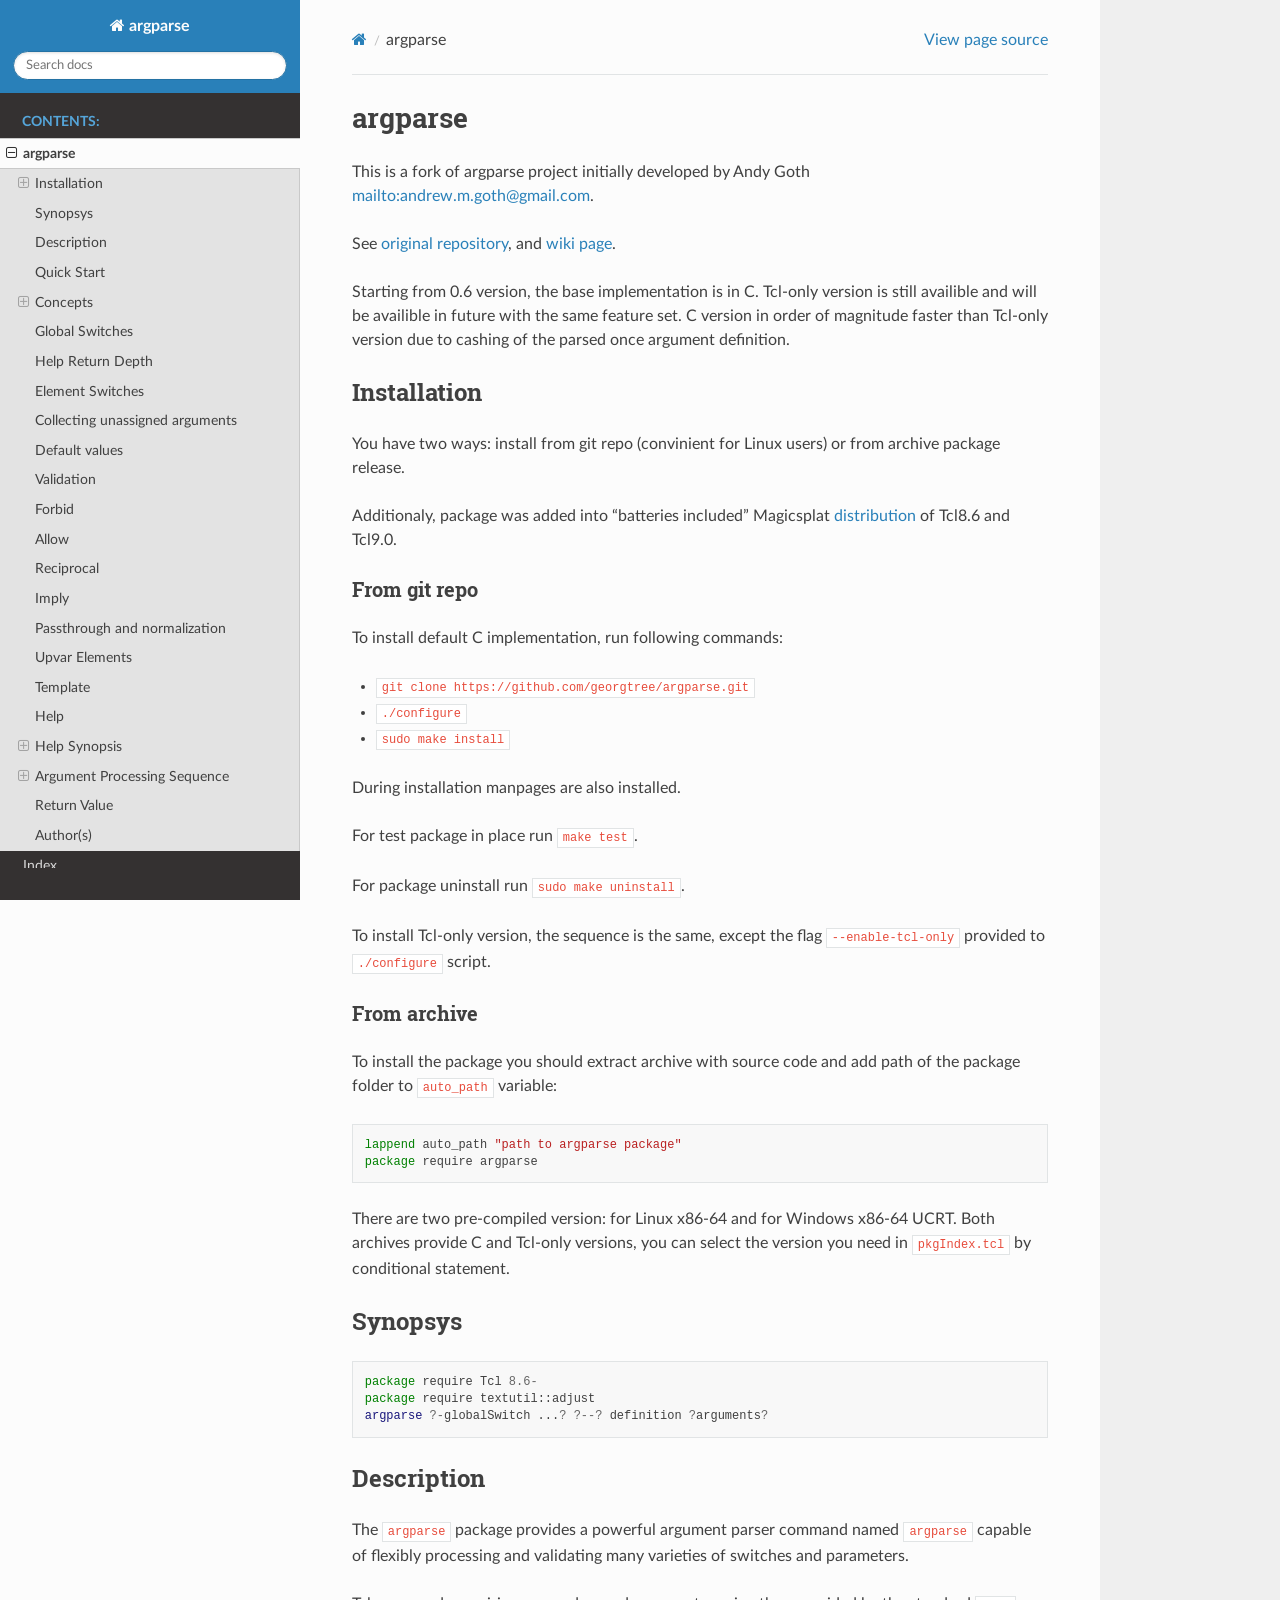
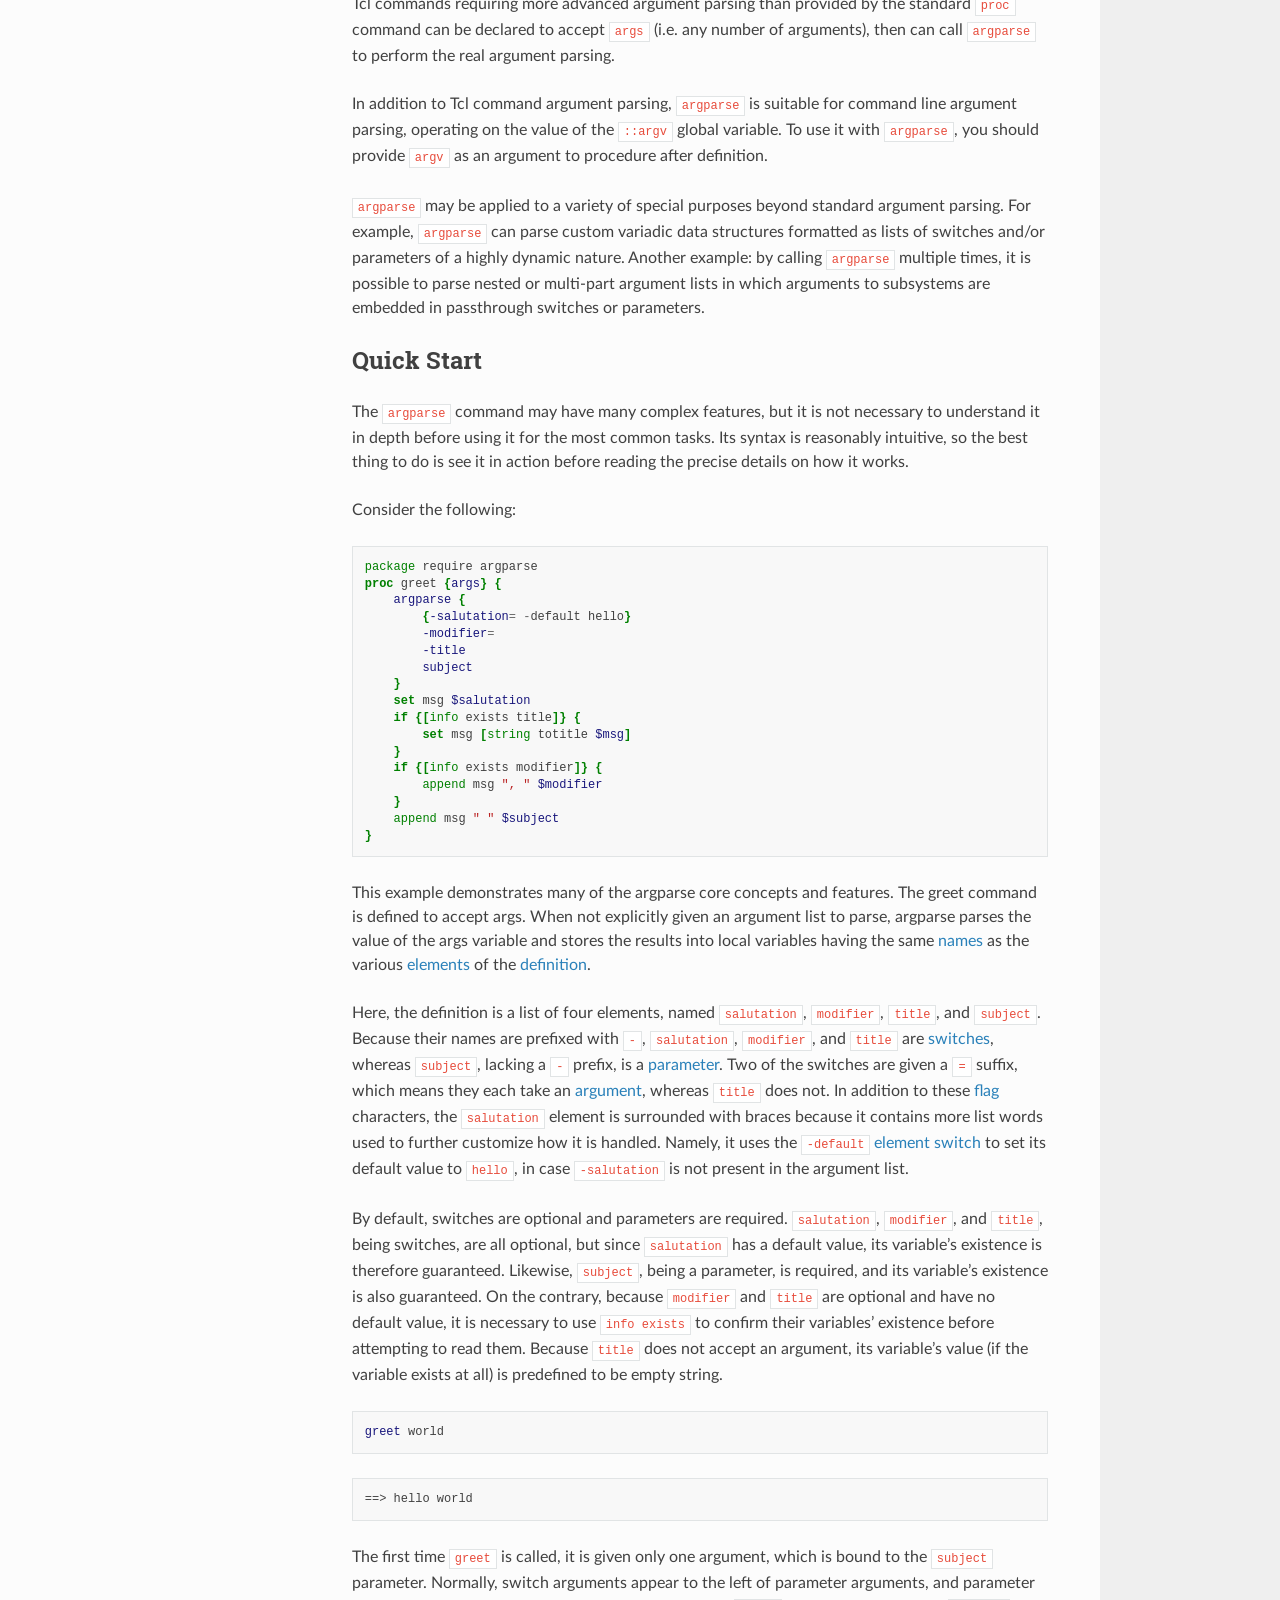
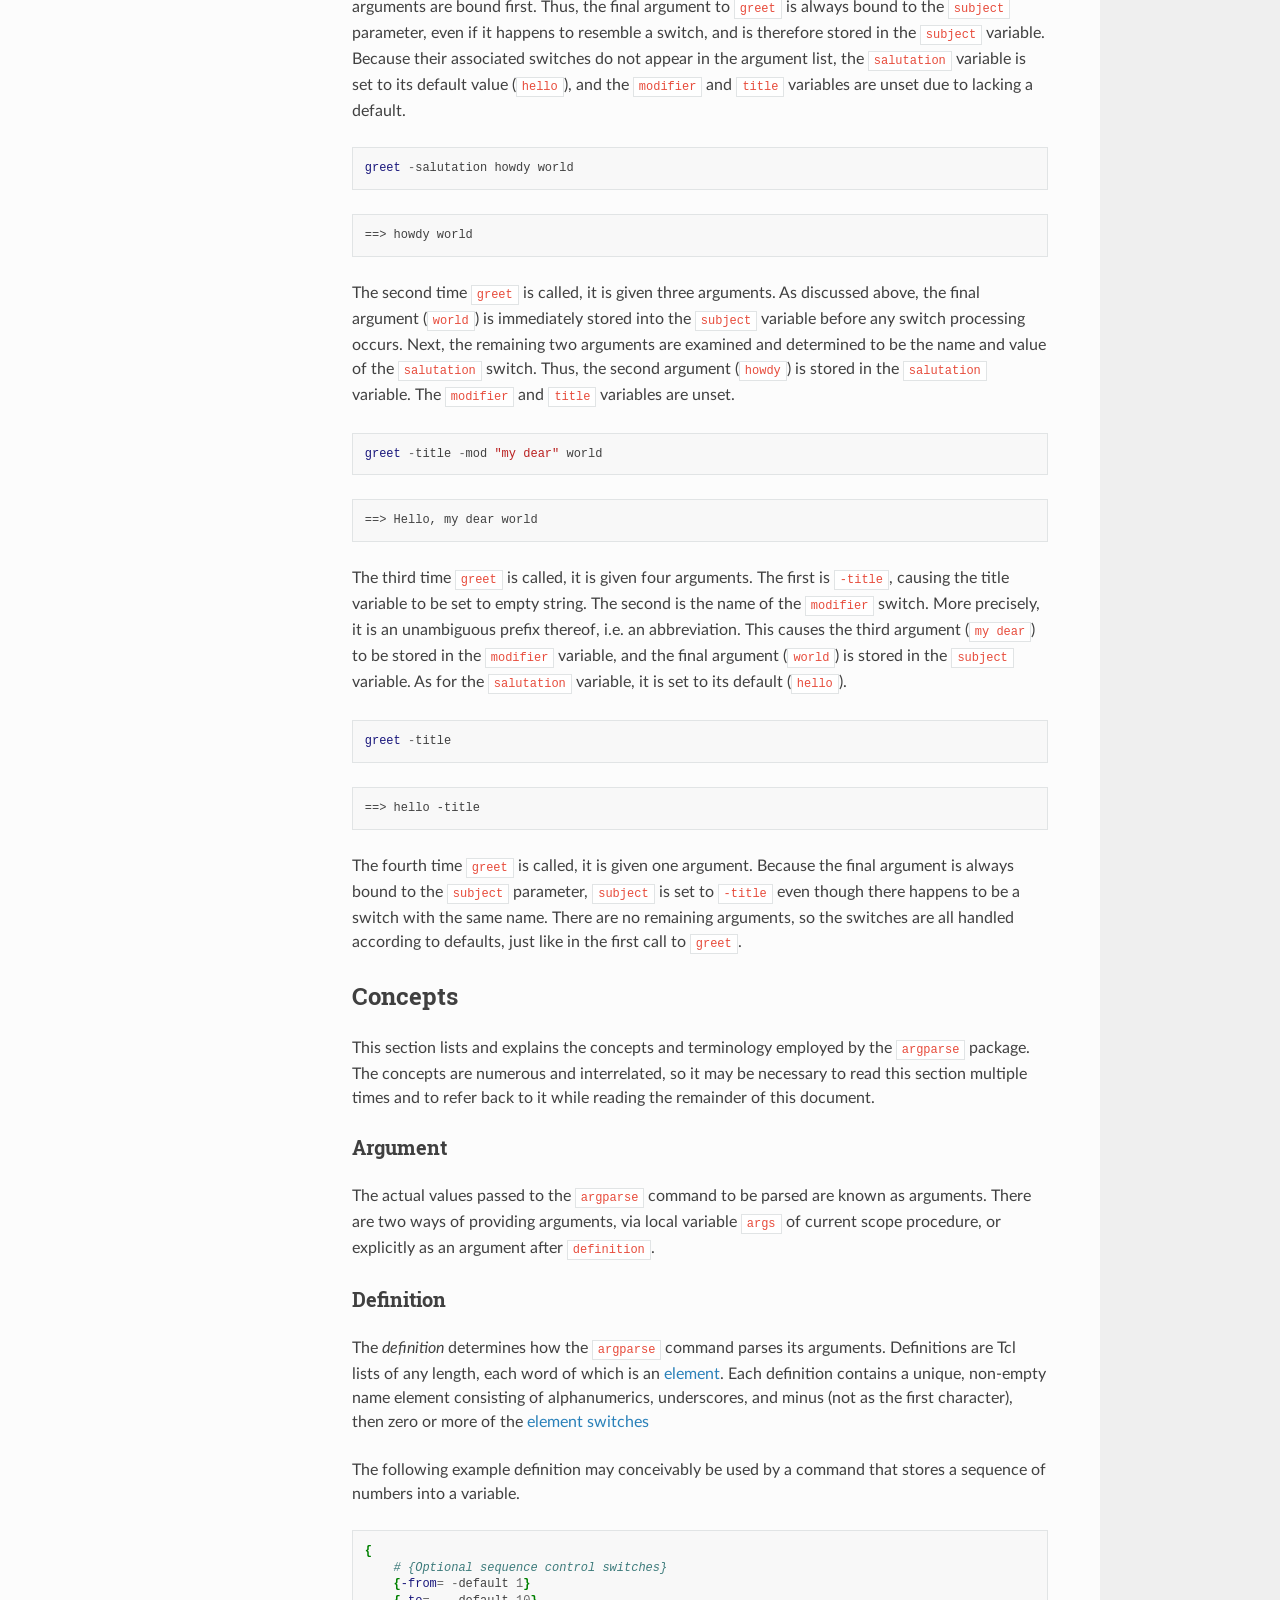
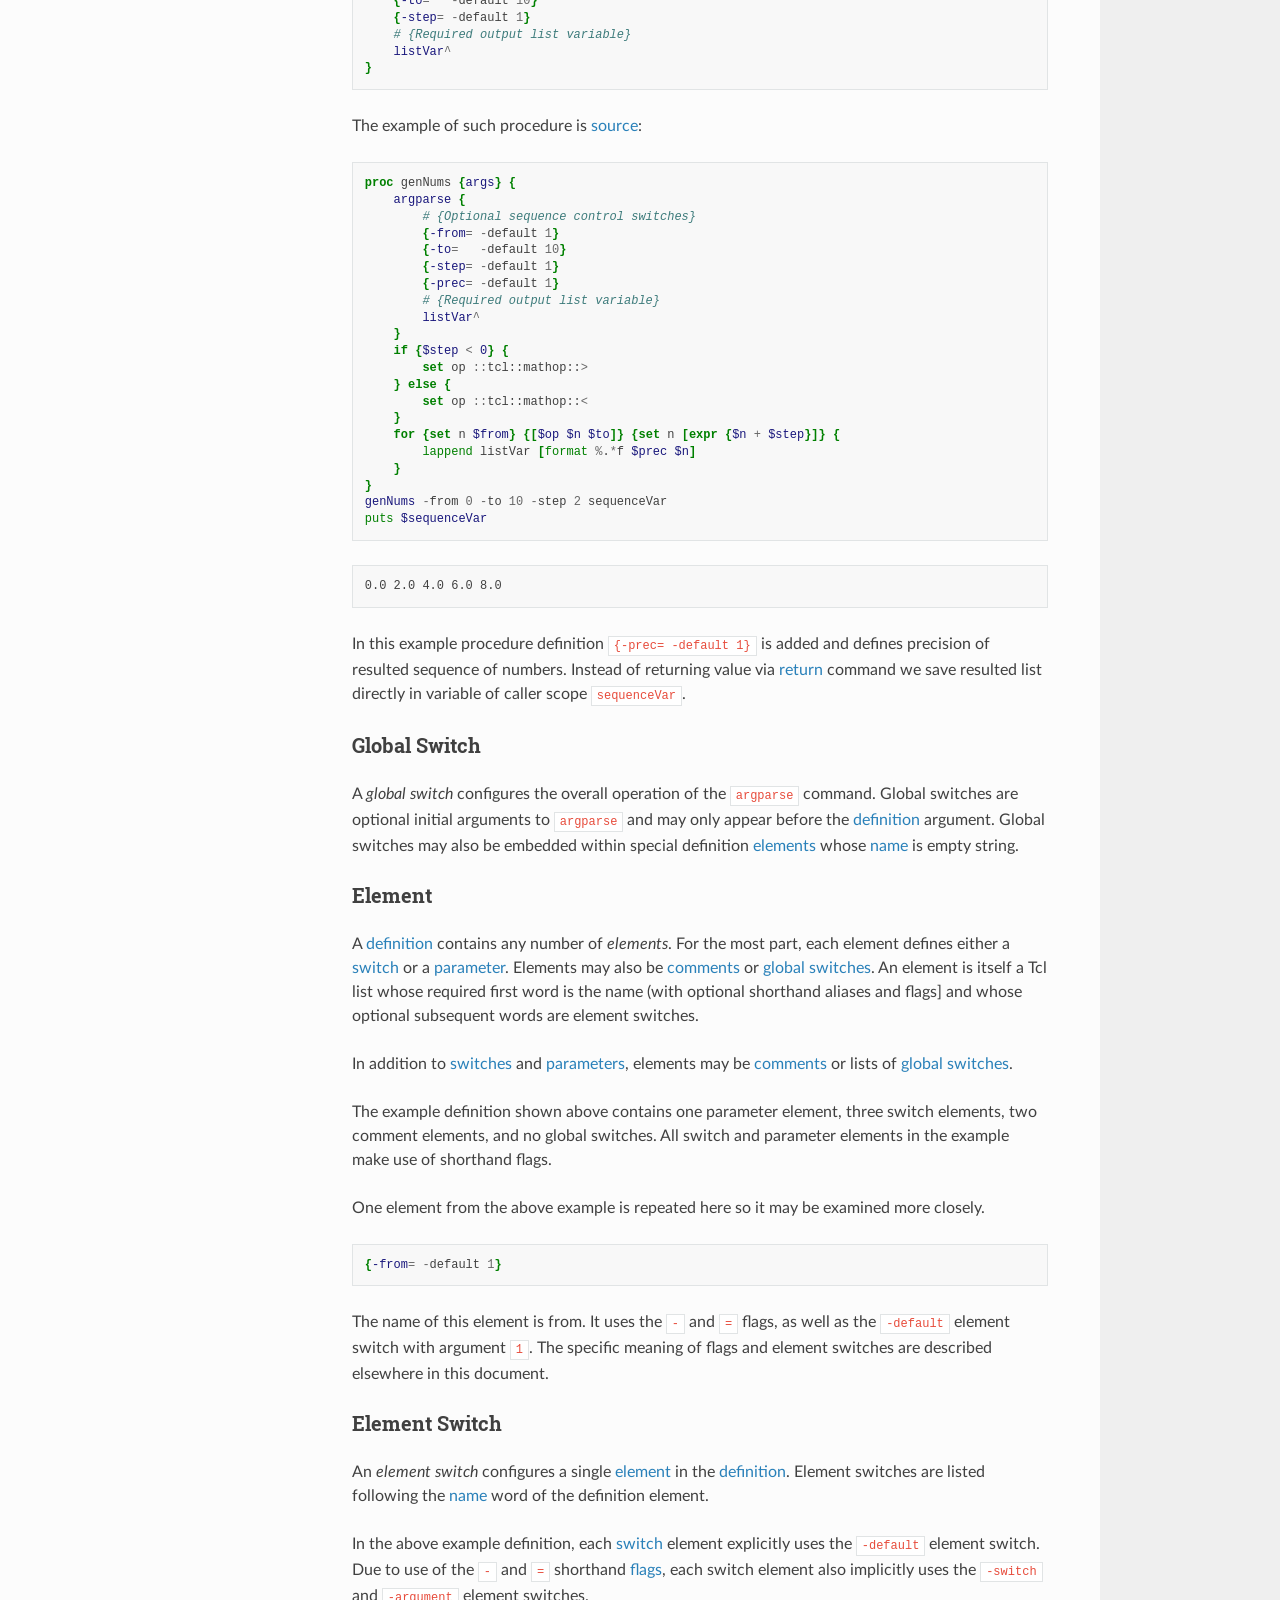
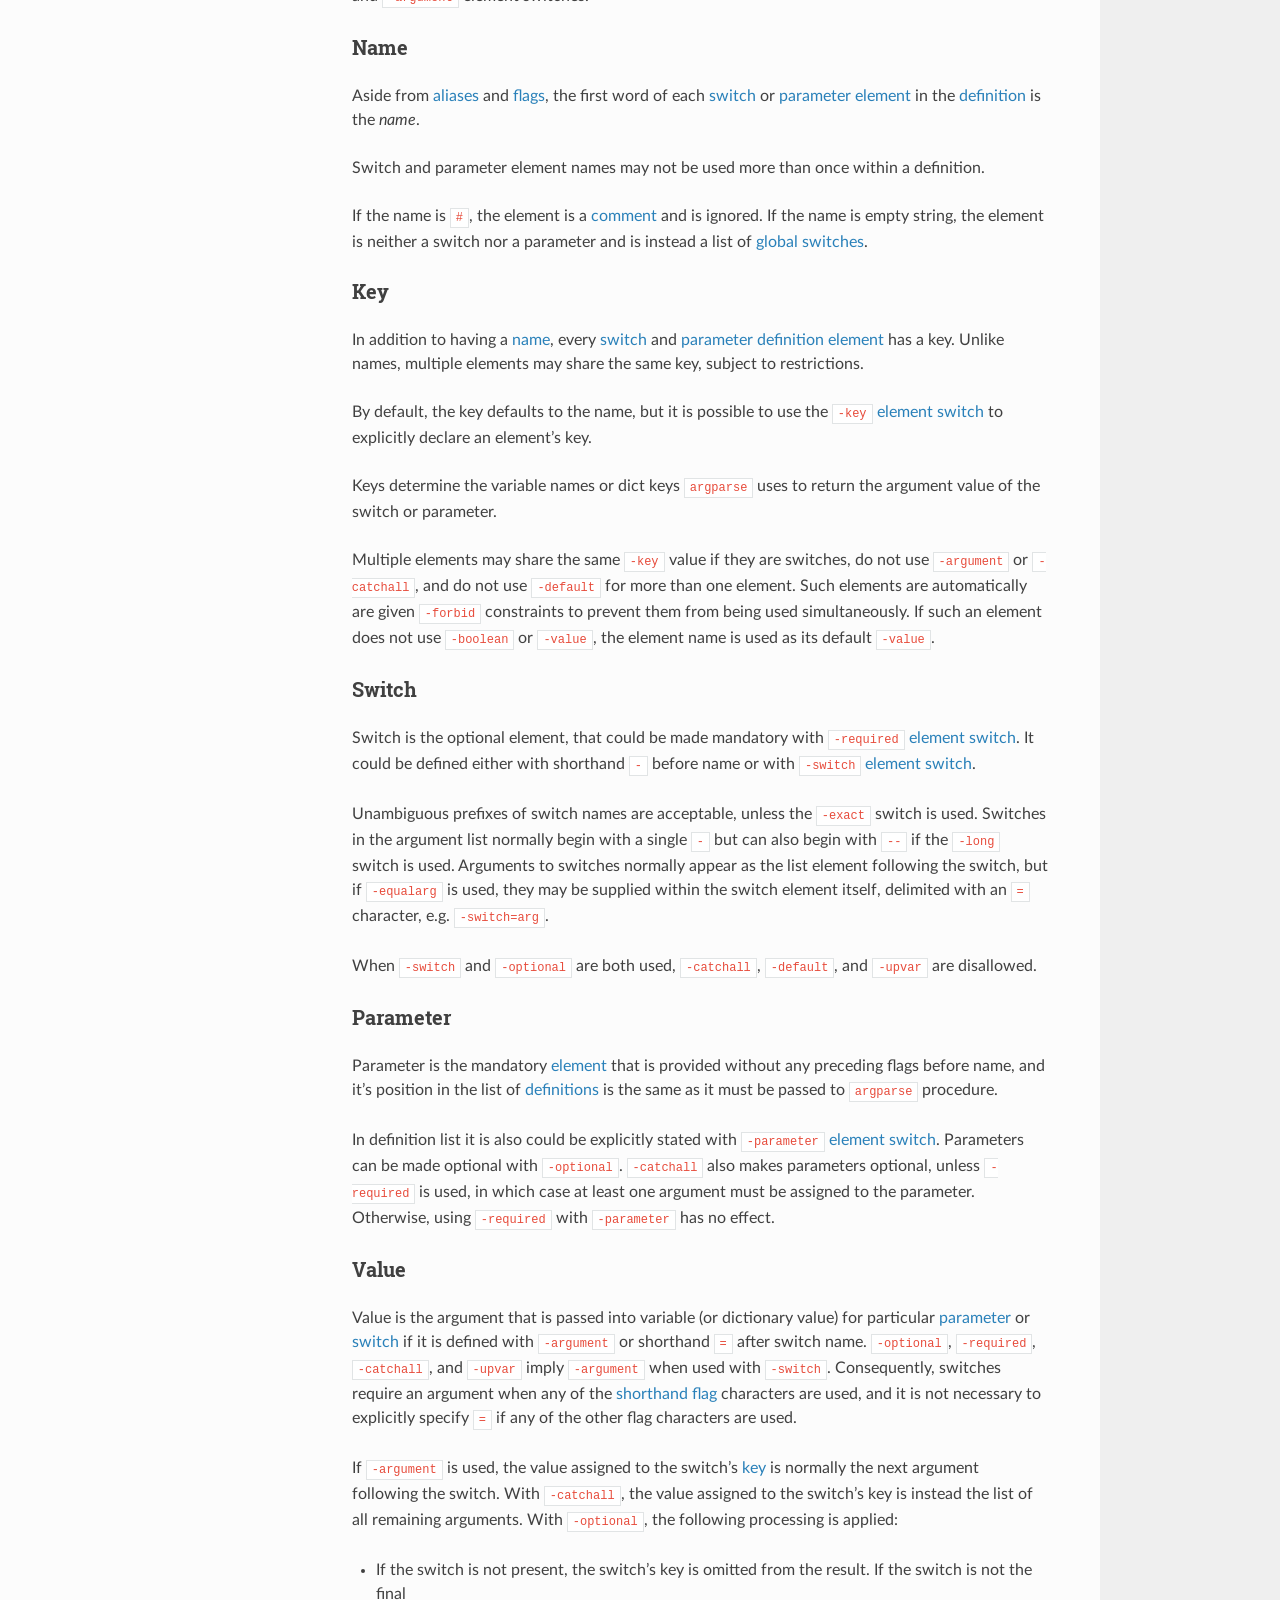
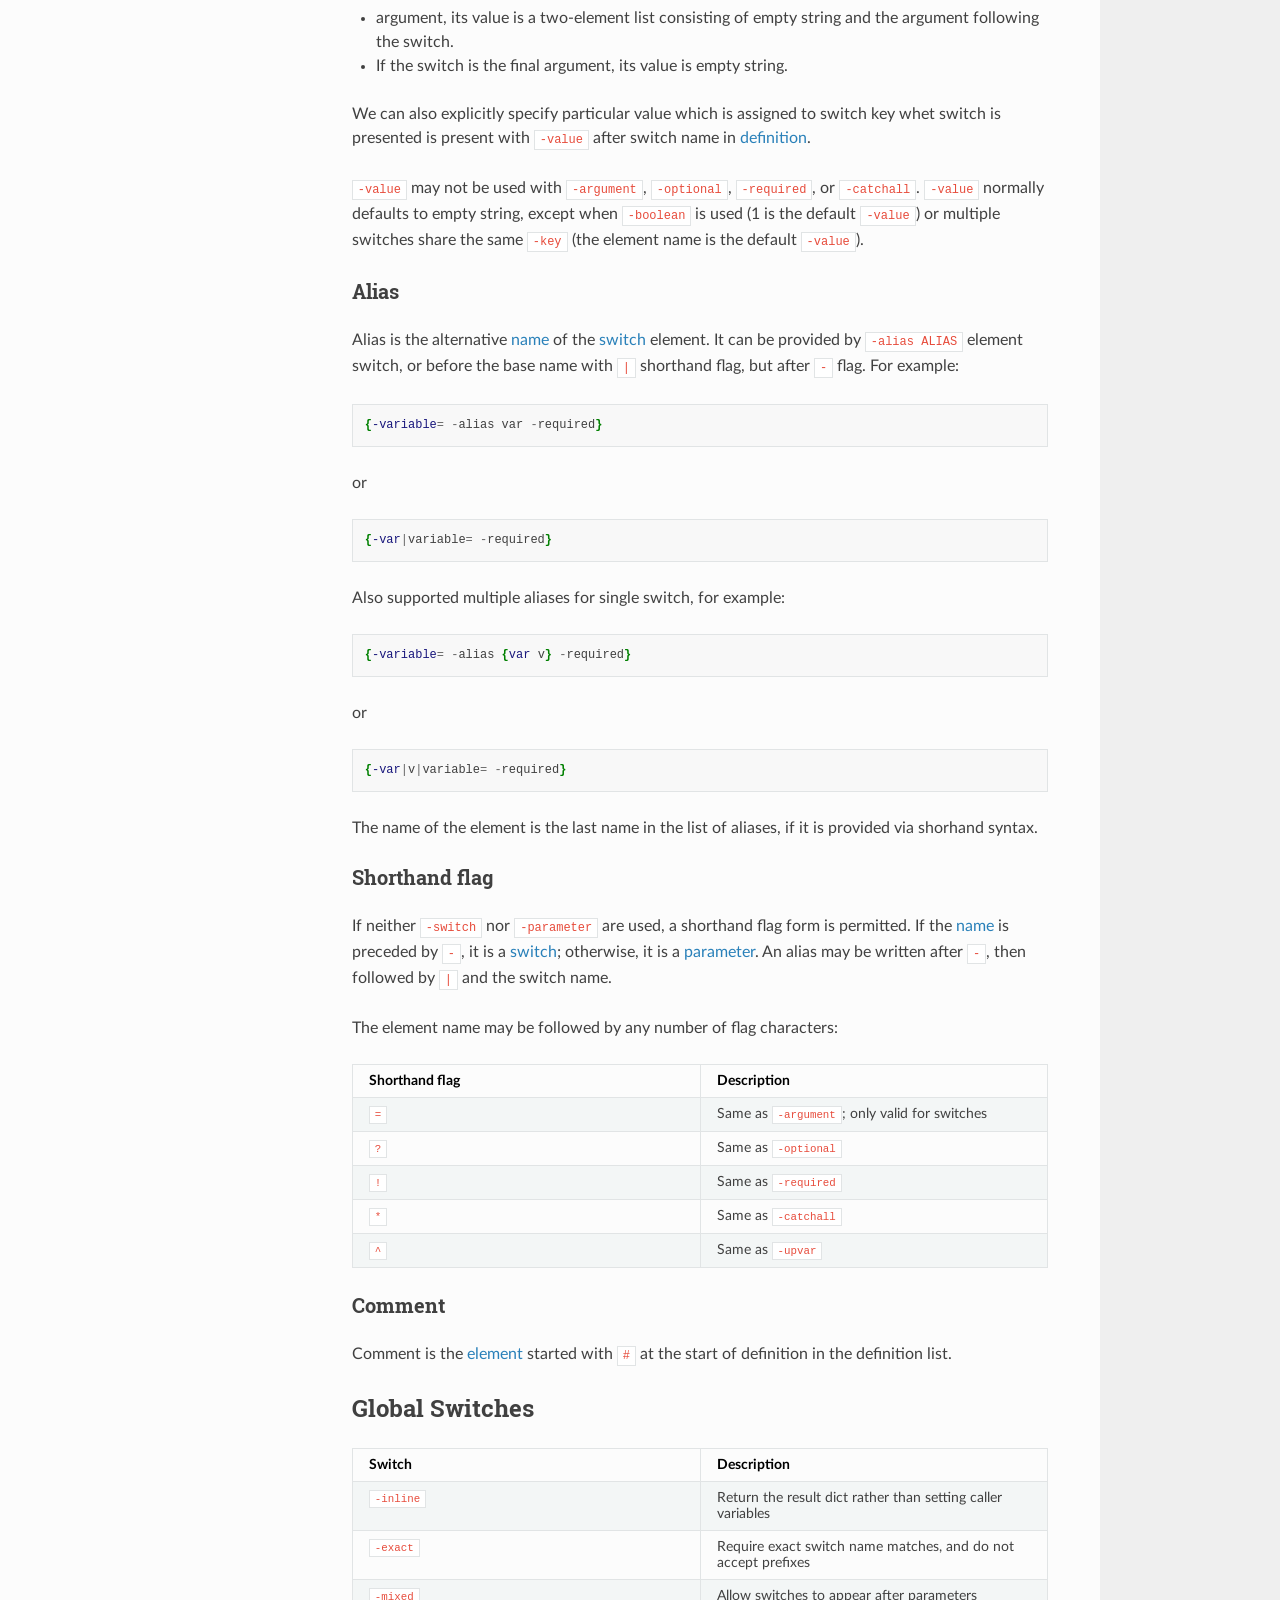
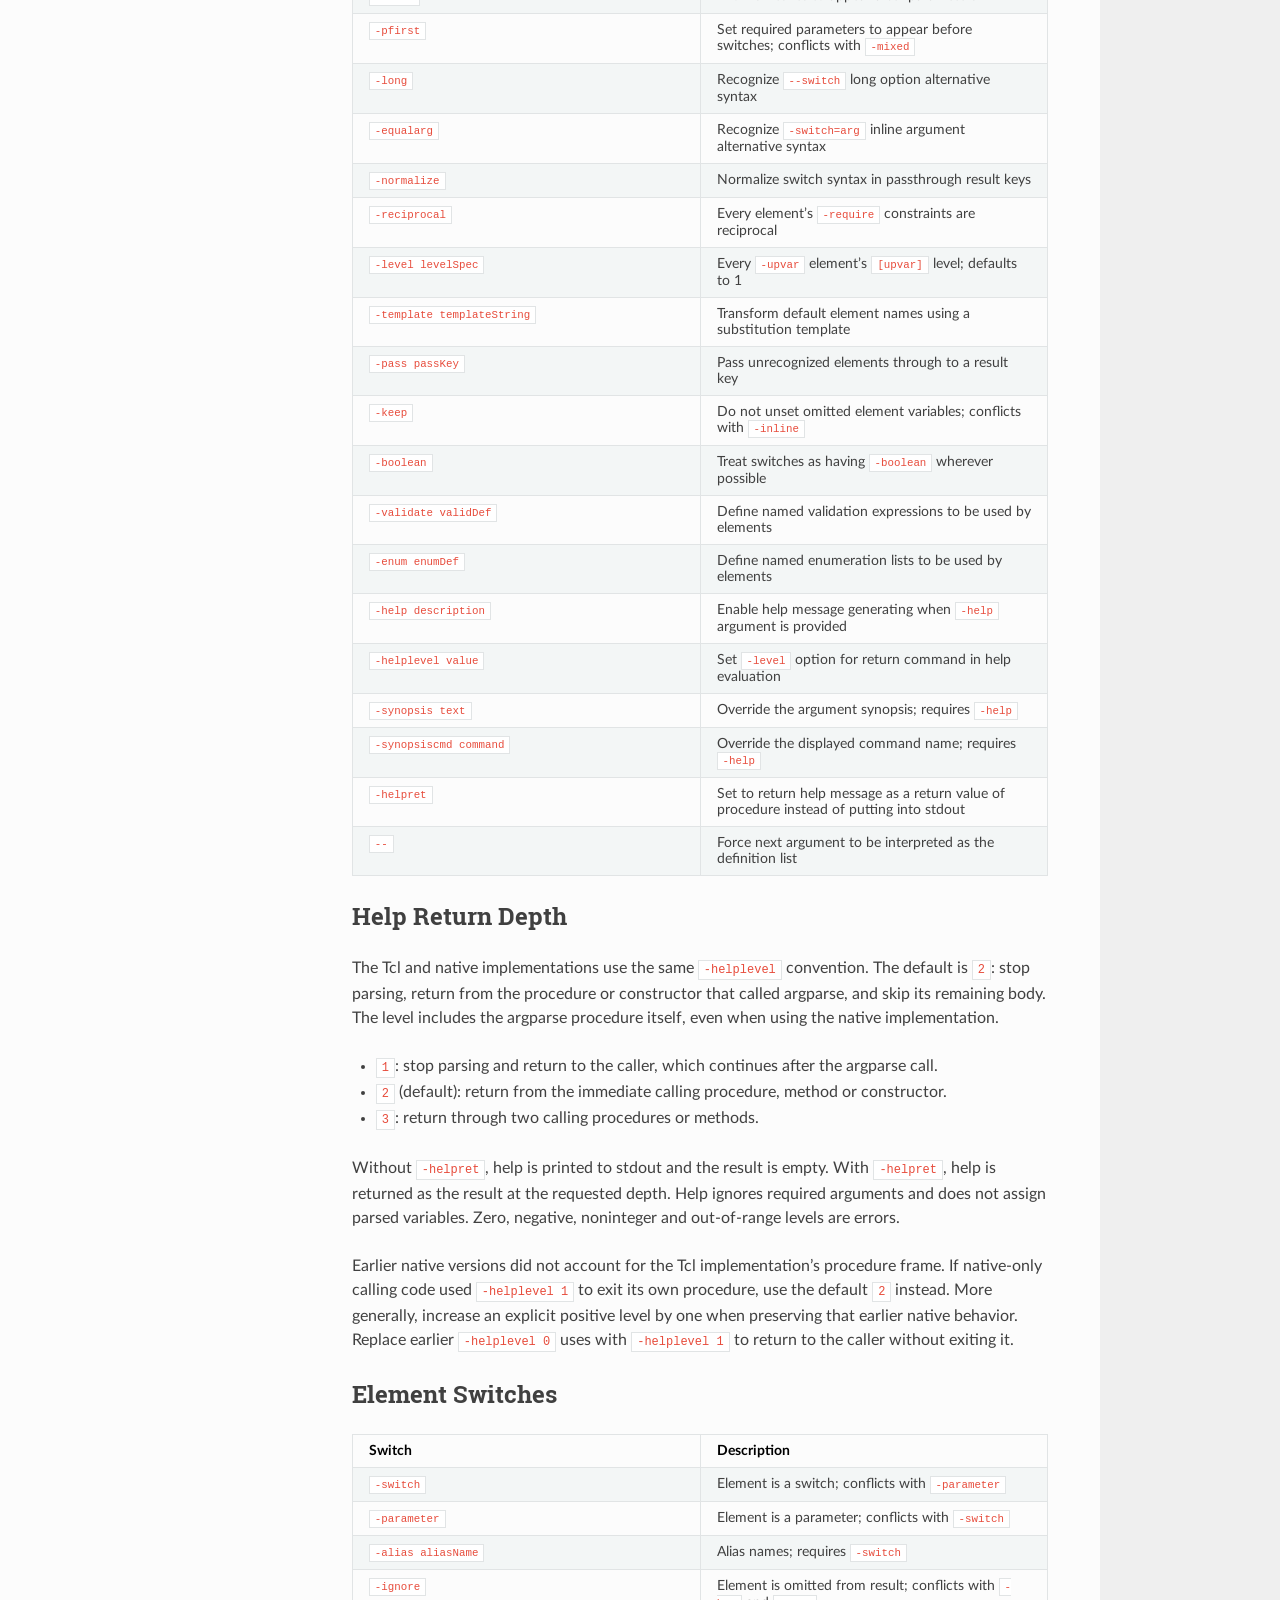
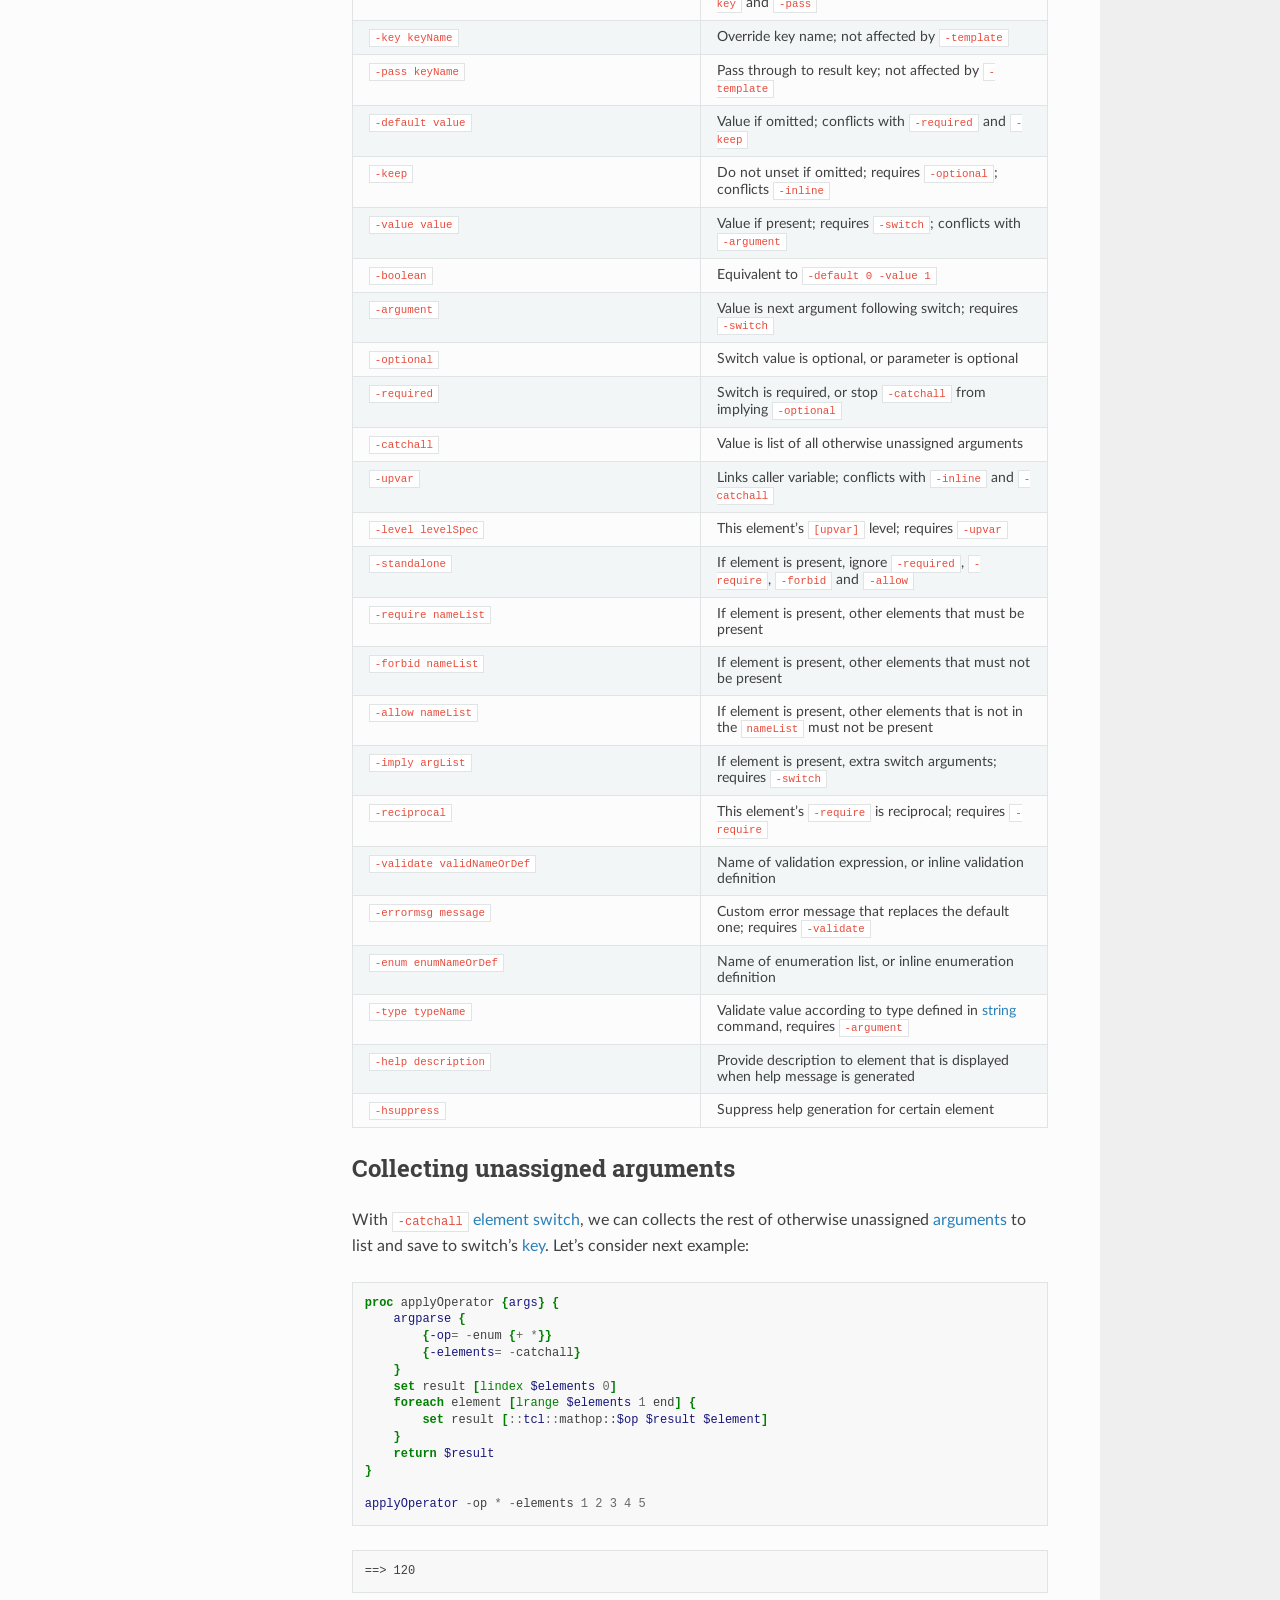
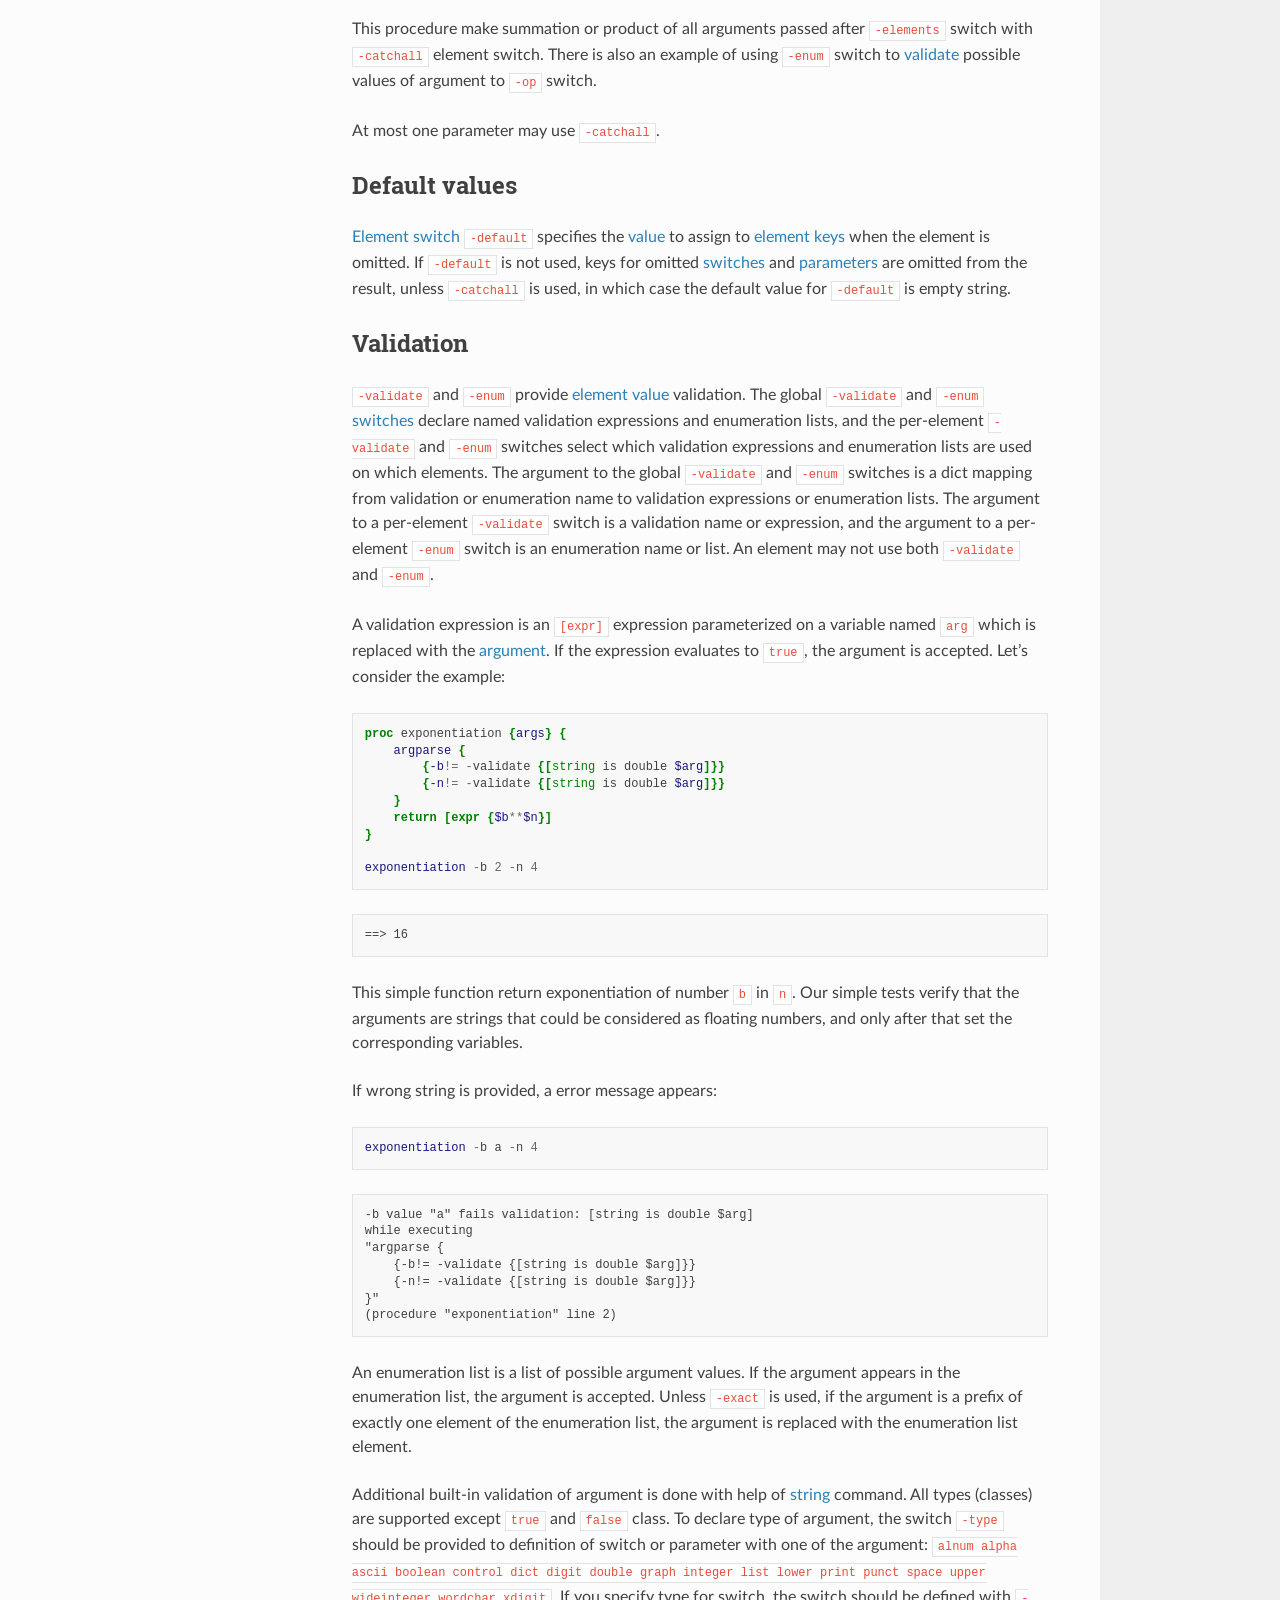
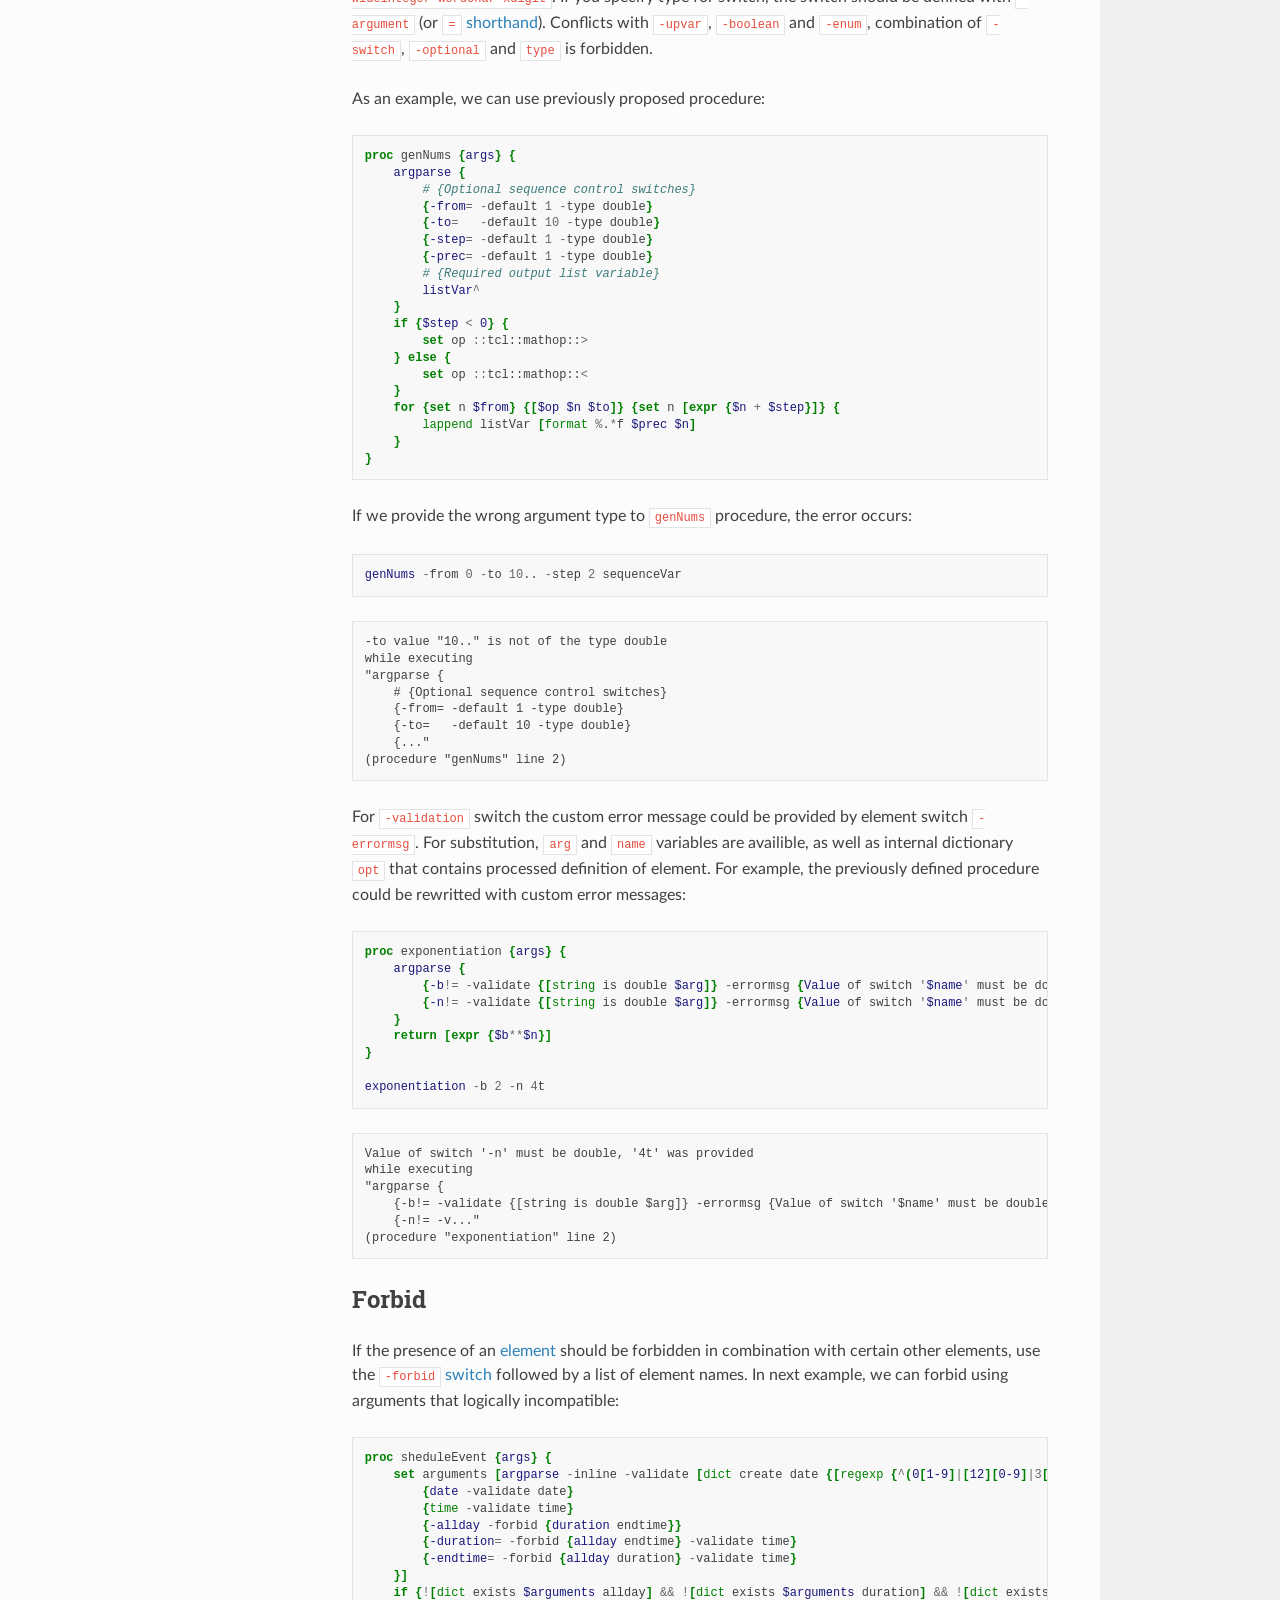
==== commit 5b8de9db: "add synopsis generation (structural) to the help generation" ====
--- a/docs/argparse.html
+++ b/docs/argparse.html
@@ -83,6 +83,13 @@
 <li class="toctree-l2"><a class="reference internal" href="#upvar-elements">Upvar Elements</a></li>
 <li class="toctree-l2"><a class="reference internal" href="#template">Template</a></li>
 <li class="toctree-l2"><a class="reference internal" href="#help">Help</a></li>
+<li class="toctree-l2"><a class="reference internal" href="#help-synopsis">Help Synopsis</a><ul>
+<li class="toctree-l3"><a class="reference internal" href="#conventions">Conventions</a></li>
+<li class="toctree-l3"><a class="reference internal" href="#command-name-and-manual-argument-text">Command name and manual argument text</a></li>
+<li class="toctree-l3"><a class="reference internal" href="#automatic-inference-and-ensembles">Automatic inference and ensembles</a></li>
+<li class="toctree-l3"><a class="reference internal" href="#structural-limits-and-constraints">Structural limits and constraints</a></li>
+</ul>
+</li>
 <li class="toctree-l2"><a class="reference internal" href="#argument-processing-sequence">Argument Processing Sequence</a><ul>
 <li class="toctree-l3"><a class="reference internal" href="#normal-processing">Normal processing</a></li>
 <li class="toctree-l3"><a class="reference internal" href="#processing-with-parameters-first">Processing with parameters first</a></li>
@@ -211,13 +218,14 @@
 accept args.  When not explicitly given an argument list to parse, argparse parses the value of the args
 variable and stores the results into local variables having the same <a class="reference internal" href="#r-3a3aargparseqzname"><span class="std std-ref">names</span></a> as the various
 <a class="reference internal" href="#r-3a3aargparseqzelement"><span class="std std-ref">elements</span></a> of the <a class="reference internal" href="#r-3a3aargparseqzdefinition"><span class="std std-ref">definition</span></a>.</p>
-<p>Here, the definition is a list of four elements, named <code class="docutils literal notranslate"><span class="pre">salutation</span></code>, <code class="docutils literal notranslate"><span class="pre">modifier</span></code>, <code class="docutils literal notranslate"><span class="pre">title</span></code>, and <code class="docutils literal notranslate"><span class="pre">subject</span></code>. Because
-their names are prefixed with <code class="docutils literal notranslate"><span class="pre">-</span></code>, <code class="docutils literal notranslate"><span class="pre">salutation</span></code>, <code class="docutils literal notranslate"><span class="pre">modifier</span></code>, and <code class="docutils literal notranslate"><span class="pre">title</span></code> are <a class="reference internal" href="#r-3a3aargparseqzswitch"><span class="std std-ref">switches</span></a>, whereas
-<code class="docutils literal notranslate"><span class="pre">subject</span></code>, lacking a <code class="docutils literal notranslate"><span class="pre">-</span></code> prefix, is a <a class="reference internal" href="#r-3a3aargparseqzparameter"><span class="std std-ref">parameter</span></a>. Two of the switches are given a <code class="docutils literal notranslate"><span class="pre">=</span></code> suffix, which
-means they each take an <a class="reference internal" href="#r-3a3aargparseqzargument"><span class="std std-ref">argument</span></a>, whereas <code class="docutils literal notranslate"><span class="pre">title</span></code> does not. In addition to these <a class="reference internal" href="#r-3a3aargparseqzshorthand20flag"><span class="std std-ref">flag</span></a>
-characters, the <code class="docutils literal notranslate"><span class="pre">salutation</span></code> element is surrounded with braces because it contains more list words used to
-further customize how it is handled. Namely, it uses the <code class="docutils literal notranslate"><span class="pre">-default</span></code> <a class="reference internal" href="#r-3a3aargparseqzelement20switches"><span class="std std-ref">element switch</span></a> to set
-its default value to <code class="docutils literal notranslate"><span class="pre">hello</span></code>, in case <code class="docutils literal notranslate"><span class="pre">-salutation</span></code> is not present in the argument list.</p>
+<p>Here, the definition is a list of four elements, named <code class="docutils literal notranslate"><span class="pre">salutation</span></code>, <code class="docutils literal notranslate"><span class="pre">modifier</span></code>, <code class="docutils literal notranslate"><span class="pre">title</span></code>, and
+<code class="docutils literal notranslate"><span class="pre">subject</span></code>. Because their names are prefixed with <code class="docutils literal notranslate"><span class="pre">-</span></code>, <code class="docutils literal notranslate"><span class="pre">salutation</span></code>, <code class="docutils literal notranslate"><span class="pre">modifier</span></code>, and <code class="docutils literal notranslate"><span class="pre">title</span></code> are
+<a class="reference internal" href="#r-3a3aargparseqzswitch"><span class="std std-ref">switches</span></a>, whereas <code class="docutils literal notranslate"><span class="pre">subject</span></code>, lacking a <code class="docutils literal notranslate"><span class="pre">-</span></code> prefix, is a <a class="reference internal" href="#r-3a3aargparseqzparameter"><span class="std std-ref">parameter</span></a>. Two of the switches
+are given a <code class="docutils literal notranslate"><span class="pre">=</span></code> suffix, which means they each take an <a class="reference internal" href="#r-3a3aargparseqzargument"><span class="std std-ref">argument</span></a>, whereas <code class="docutils literal notranslate"><span class="pre">title</span></code> does not. In
+addition to these <a class="reference internal" href="#r-3a3aargparseqzshorthand20flag"><span class="std std-ref">flag</span></a> characters, the <code class="docutils literal notranslate"><span class="pre">salutation</span></code> element is surrounded with braces because
+it contains more list words used to further customize how it is handled. Namely, it uses the <code class="docutils literal notranslate"><span class="pre">-default</span></code>
+<a class="reference internal" href="#r-3a3aargparseqzelement20switches"><span class="std std-ref">element switch</span></a> to set its default value to <code class="docutils literal notranslate"><span class="pre">hello</span></code>, in case <code class="docutils literal notranslate"><span class="pre">-salutation</span></code> is not present in
+the argument list.</p>
 <p>By default, switches are optional and parameters are required. <code class="docutils literal notranslate"><span class="pre">salutation</span></code>, <code class="docutils literal notranslate"><span class="pre">modifier</span></code>, and <code class="docutils literal notranslate"><span class="pre">title</span></code>, being
 switches, are all optional, but since <code class="docutils literal notranslate"><span class="pre">salutation</span></code> has a default value, its variable’s existence is therefore
 guaranteed. Likewise, <code class="docutils literal notranslate"><span class="pre">subject</span></code>, being a parameter, is required, and its variable’s existence is also
@@ -549,6 +557,12 @@
 </tr>
 <tr class="row-even"><td><p><code class="docutils literal notranslate"><span class="pre">-helplevel</span> <span class="pre">value</span></code></p></td>
 <td><p>Set <code class="docutils literal notranslate"><span class="pre">-level</span></code> option for return command in help evaluation</p></td>
+</tr>
+<tr class="row-odd"><td><p><code class="docutils literal notranslate"><span class="pre">-synopsis</span> <span class="pre">text</span></code></p></td>
+<td><p>Override the argument synopsis; requires <code class="docutils literal notranslate"><span class="pre">-help</span></code></p></td>
+</tr>
+<tr class="row-even"><td><p><code class="docutils literal notranslate"><span class="pre">-synopsiscmd</span> <span class="pre">command</span></code></p></td>
+<td><p>Override the displayed command name; requires <code class="docutils literal notranslate"><span class="pre">-help</span></code></p></td>
 </tr>
 <tr class="row-odd"><td><p><code class="docutils literal notranslate"><span class="pre">-helpret</span></code></p></td>
 <td><p>Set to return help message as a return value of procedure instead of putting into stdout</p></td>
@@ -1091,7 +1105,9 @@
 <span class="nv">genNums</span><span class="w"> </span><span class="o">-</span>help
 </pre></div>
 </div>
-<div class="highlight-text notranslate"><div class="highlight"><pre><span></span>Procedure generates sequence of numbers.. Can accepts unambiguous prefixes
+<div class="highlight-text notranslate"><div class="highlight"><pre><span></span>genNums ?-from value? ?-to value? ?-step value? ?-prec value?
+
+Procedure generates sequence of numbers.. Can accepts unambiguous prefixes
 instead of switches names. Accepts switches only before parameters.
     Switches:
         -from value - Provides start of sequence. Default value is 1. Type
@@ -1126,7 +1142,9 @@
 <span class="nv">sheduleEvent</span><span class="w"> </span><span class="o">-</span>help
 </pre></div>
 </div>
-<div class="highlight-text notranslate"><div class="highlight"><pre><span></span>Procedure shedules event at cetain date. At least one of the switches must be
+<div class="highlight-text notranslate"><div class="highlight"><pre><span></span>sheduleEvent ?-allday? ?-duration value? ?-endtime value? date time
+
+Procedure shedules event at cetain date. At least one of the switches must be
 provided: -allday, -duration or -endtime. Can accepts unambiguous prefixes
 instead of switches names. Accepts switches only before parameters.
     Switches:
@@ -1144,6 +1162,155 @@
         time - Provides time in format HH:MM.
 </pre></div>
 </div>
+</section>
+<section id="help-synopsis">
+<span id="r-argparse-help-synopsis"></span><span id="r-3a3aargparseqzhelp20synopsis"></span><h2>Help Synopsis<a class="headerlink" href="#help-synopsis" title="Link to this heading"></a></h2>
+<p>When help is enabled with the global <code class="docutils literal notranslate"><span class="pre">-help</span> <span class="pre">description</span></code> switch, the help message begins with a structural
+synopsis, followed by a blank line and the existing description, switches, and parameters. This behavior is
+the same in the C and Tcl implementations. The synopsis is generated only when help is requested; it does not
+change parsing or validation.</p>
+<section id="conventions">
+<span id="r-argparse-conventions"></span><span id="r-3a3aargparseqzconventions"></span><h3>Conventions<a class="headerlink" href="#conventions" title="Link to this heading"></a></h3>
+<p>The synopsis uses Tcl manual conventions. Question marks delimit optional material; they are not literal
+characters to type. A bare item is required in the ordinary structural form. <code class="docutils literal notranslate"><span class="pre">value</span></code> and parameter names
+are placeholders, not literal arguments. An ellipsis means repetition, not a literal argument.</p>
+<ul class="simple">
+<li><p>An optional flag is shown as <code class="docutils literal notranslate"><span class="pre">?-verbose?</span></code>.</p></li>
+<li><p>An optional switch taking a required value is <code class="docutils literal notranslate"><span class="pre">?-output</span> <span class="pre">value?</span></code>.</p></li>
+<li><p>A required switch taking a value is <code class="docutils literal notranslate"><span class="pre">-output</span> <span class="pre">value</span></code>.</p></li>
+<li><p>An optional switch with an optional value is <code class="docutils literal notranslate"><span class="pre">?-option</span> <span class="pre">?value??</span></code>. The outer question marks make the switch optional; the inner pair makes its value optional. This does not change the existing consumption rule: if an argument is available to the switch, it is consumed, even if it resembles another switch.</p></li>
+<li><p>A required parameter is <code class="docutils literal notranslate"><span class="pre">input</span></code>; an optional parameter is <code class="docutils literal notranslate"><span class="pre">?input?</span></code>.</p></li>
+<li><p>An optional catchall parameter is <code class="docutils literal notranslate"><span class="pre">?files</span> <span class="pre">...?</span></code>; a required catchall parameter is <code class="docutils literal notranslate"><span class="pre">files</span> <span class="pre">?files</span> <span class="pre">...?</span></code>. The latter requires at least one value.</p></li>
+<li><p>An optional catchall switch is <code class="docutils literal notranslate"><span class="pre">?-rest</span> <span class="pre">?value</span> <span class="pre">...??</span></code>; a required catchall switch is <code class="docutils literal notranslate"><span class="pre">-rest</span> <span class="pre">?value</span> <span class="pre">...?</span></code>. Requiring the switch does not require a nonempty collection of values.</p></li>
+<li><p>Global <code class="docutils literal notranslate"><span class="pre">-pass</span></code> adds <code class="docutils literal notranslate"><span class="pre">?arg</span> <span class="pre">...?</span></code> for otherwise unassigned arguments. Consult the pass-through rules for unknown switches and argument assignment; the suffix does not make every argument sequence valid.</p></li>
+</ul>
+<p>Switches appear in definition order, followed by parameters in definition order. With <code class="docutils literal notranslate"><span class="pre">-pfirst</span></code>, required
+parameters appear first, then switches, then optional parameters; order within each group is preserved.
+With <code class="docutils literal notranslate"><span class="pre">-mixed</span></code>, the synopsis still shows a representative switches-first layout, but switches may occur
+after parameters as explained in the detailed help. Catchall allocation and the reservation of required
+parameter values follow the normal parsing rules; the synopsis is not an executable grammar.</p>
+<p>Only canonical single-dash switch names are shown. Aliases, abbreviated names, <code class="docutils literal notranslate"><span class="pre">--name</span></code> alternatives enabled
+by <code class="docutils literal notranslate"><span class="pre">-long</span></code>, and <code class="docutils literal notranslate"><span class="pre">-name=value</span></code> alternatives enabled by <code class="docutils literal notranslate"><span class="pre">-equalarg</span></code> remain supported. Defaults do not make a
+switch required. <code class="docutils literal notranslate"><span class="pre">-hsuppress</span></code> hides an element from both the synopsis and detailed help, even if it is
+required. The built-in help switch is described below the synopsis, rather than included in its argument
+list. Long synopsis text is wrapped at whitespace, with four-space continuation indentation; a single long
+word is not split. Letter case is preserved.</p>
+<p>For example:</p>
+<div class="highlight-tcl notranslate"><div class="highlight"><pre><span></span><span class="k">proc</span><span class="w"> </span>convert<span class="w"> </span><span class="k">{</span><span class="nv">args</span><span class="k">}</span><span class="w"> </span><span class="k">{</span>
+<span class="w">    </span><span class="nv">argparse</span><span class="w"> </span><span class="o">-</span>help<span class="w"> </span><span class="k">{</span><span class="nv">Convert</span><span class="w"> </span>an<span class="w"> </span>input<span class="w"> </span>file<span class="k">}</span><span class="w"> </span><span class="k">{</span>
+<span class="w">        </span><span class="k">{</span><span class="nv">-output</span><span class="o">=</span><span class="w"> </span><span class="o">-</span>required<span class="k">}</span>
+<span class="w">        </span><span class="nv">-format</span><span class="o">=</span>
+<span class="w">        </span><span class="nv">-compress</span>
+<span class="w">        </span><span class="nv">input</span>
+<span class="w">        </span><span class="k">{</span><span class="nv">columns</span><span class="w"> </span><span class="o">-</span>catchall<span class="k">}</span>
+<span class="w">    </span><span class="k">}</span>
+<span class="k">}</span>
+<span class="nv">convert</span><span class="w"> </span><span class="o">-</span>help
+</pre></div>
+</div>
+<p>The first paragraph is:</p>
+<div class="highlight-text notranslate"><div class="highlight"><pre><span></span>convert -output value ?-format value? ?-compress? input ?columns ...?
+</pre></div>
+</div>
+</section>
+<section id="command-name-and-manual-argument-text">
+<span id="r-argparse-command-name-and-manual-argument-text"></span><span id="r-3a3aargparseqzcommand20name20and20manual20argument20text"></span><h3>Command name and manual argument text<a class="headerlink" href="#command-name-and-manual-argument-text" title="Link to this heading"></a></h3>
+<p>Two independent global switches control the two parts of the synopsis:</p>
+<ul class="simple">
+<li><p><code class="docutils literal notranslate"><span class="pre">-synopsiscmd</span> <span class="pre">command</span></code> supplies the displayed command name or command prefix. It always overrides inference, and leaves the argument synopsis automatically generated unless <code class="docutils literal notranslate"><span class="pre">-synopsis</span></code> is also supplied.</p></li>
+<li><p><code class="docutils literal notranslate"><span class="pre">-synopsis</span> <span class="pre">text</span></code> supplies only the argument portion. It does not contain the command name and does not replace the other help sections.</p></li>
+</ul>
+<p>Both switches require the global <code class="docutils literal notranslate"><span class="pre">-help</span></code> switch, even on a call that does not request help. Otherwise the
+parser reports <code class="docutils literal notranslate"><span class="pre">-synopsiscmd</span> <span class="pre">requires</span> <span class="pre">-help</span></code> or <code class="docutils literal notranslate"><span class="pre">-synopsis</span> <span class="pre">requires</span> <span class="pre">-help</span></code>. An empty help description is
+sufficient: <code class="docutils literal notranslate"><span class="pre">-help</span> <span class="pre">{}</span></code>. Supplying either switch without its value is an error.</p>
+<p>Both values are plain display text: they are not evaluated, substituted, or checked against the argument
+definition. Brace text containing dollar signs, brackets, or semicolons when calling argparse, so Tcl itself
+does not substitute it before the call. Normal whitespace wrapping still applies; this is not a verbatim
+multiline-layout facility. Leading and trailing whitespace around the combined synopsis is removed.</p>
+<p>An empty <code class="docutils literal notranslate"><span class="pre">-synopsis</span> <span class="pre">{}</span></code> displays only the command name. An empty <code class="docutils literal notranslate"><span class="pre">-synopsiscmd</span> <span class="pre">{}</span></code> displays only the
+argument portion. Supplying both as empty strings suppresses the synopsis paragraph entirely.</p>
+<p>To retain generated arguments but override the command prefix:</p>
+<div class="highlight-tcl notranslate"><div class="highlight"><pre><span></span><span class="nv">argparse</span><span class="w"> </span><span class="o">-</span>help<span class="w"> </span><span class="k">{</span><span class="nv">Convert</span><span class="w"> </span>an<span class="w"> </span>input<span class="w"> </span>file<span class="k">}</span><span class="w"> </span><span class="o">-</span>synopsiscmd<span class="w"> </span><span class="k">{</span><span class="nv">tools</span><span class="w"> </span>convert<span class="k">}</span><span class="w"> </span><span class="k">{</span>
+<span class="w">    </span><span class="nv">-output</span><span class="o">=</span>
+<span class="w">    </span><span class="nv">input</span>
+<span class="w">    </span><span class="k">{</span><span class="nv">columns</span><span class="w"> </span><span class="o">-</span>catchall<span class="k">}</span>
+<span class="k">}</span>
+</pre></div>
+</div>
+<p>The synopsis is:</p>
+<div class="highlight-text notranslate"><div class="highlight"><pre><span></span>tools convert ?-output value? input ?columns ...?
+</pre></div>
+</div>
+<p>To override both parts independently:</p>
+<div class="highlight-tcl notranslate"><div class="highlight"><pre><span></span><span class="nv">argparse</span><span class="w"> </span><span class="o">-</span>help<span class="w"> </span><span class="k">{</span><span class="nv">Convert</span><span class="w"> </span>an<span class="w"> </span>input<span class="w"> </span>file<span class="k">}</span><span class="w"> </span><span class="o">-</span>synopsiscmd<span class="w"> </span><span class="k">{</span><span class="nv">tools</span><span class="w"> </span>convert<span class="k">}</span><span class="w"> </span><span class="o">-</span>synopsis<span class="w"> </span><span class="k">{</span><span class="o">?</span><span class="nv">-output</span><span class="w"> </span>filename<span class="o">?</span><span class="w"> </span>input<span class="w"> </span><span class="o">?</span>column<span class="w"> </span>...<span class="o">?</span><span class="k">}</span><span class="w"> </span><span class="k">{</span>
+<span class="w">    </span><span class="nv">-output</span><span class="o">=</span>
+<span class="w">    </span><span class="nv">input</span>
+<span class="w">    </span><span class="k">{</span><span class="nv">columns</span><span class="w"> </span><span class="o">-</span>catchall<span class="k">}</span>
+<span class="k">}</span>
+</pre></div>
+</div>
+</section>
+<section id="automatic-inference-and-ensembles">
+<span id="r-argparse-automatic-inference-and-ensembles"></span><span id="r-3a3aargparseqzautomatic20inference20and20ensembles"></span><h3>Automatic inference and ensembles<a class="headerlink" href="#automatic-inference-and-ensembles" title="Link to this heading"></a></h3>
+<p>Without <code class="docutils literal notranslate"><span class="pre">-synopsiscmd</span></code>, argparse inspects its immediate caller. For a procedure it uses the first word of
+that invocation, preserving the spelling Tcl exposes there, including namespace qualifiers. Actual argument
+values are never included. A wrapper procedure is not skipped: if <code class="docutils literal notranslate"><span class="pre">convert</span></code> calls <code class="docutils literal notranslate"><span class="pre">parseOptions</span></code>, and
+<code class="docutils literal notranslate"><span class="pre">parseOptions</span></code> calls argparse, the inferred command is <code class="docutils literal notranslate"><span class="pre">parseOptions</span></code>.</p>
+<p>In a normal TclOO method, inference uses the fully qualified object name and the current method name.
+Constructors and destructors use the ordinary first-invocation-word fallback, which may not describe the
+public creation command; use <code class="docutils literal notranslate"><span class="pre">-synopsiscmd</span></code> there. At top level there is no caller procedure, so the fallback
+is <code class="docutils literal notranslate"><span class="pre">command</span></code>, not the script filename. Other dispatch mechanisms, aliases, and forwarding commands may
+expose implementation names rather than the user-facing command. Explicit names are recommended whenever
+the public invocation matters.</p>
+<p>Ensemble dispatch generally exposes the mapped implementation command. Its public name cannot be recovered
+reliably: several ensembles or subcommands can map to the same procedure, and the procedure may also be
+called directly. The original source text may contain variable substitutions rather than command names.
+argparse does not scan ensemble maps or evaluate source text to guess the public invocation.</p>
+<p>Specify the public prefix in the implementation:</p>
+<div class="highlight-tcl notranslate"><div class="highlight"><pre><span></span><span class="k">namespace</span><span class="w"> </span>eval<span class="w"> </span>tools<span class="w"> </span><span class="k">{</span>
+<span class="w">    </span><span class="k">proc</span><span class="w"> </span>convertImpl<span class="w"> </span><span class="k">{</span><span class="nv">args</span><span class="k">}</span><span class="w"> </span><span class="k">{</span>
+<span class="w">        </span><span class="nv">argparse</span><span class="w"> </span><span class="o">-</span>help<span class="w"> </span><span class="k">{</span><span class="nv">Convert</span><span class="w"> </span>an<span class="w"> </span>input<span class="w"> </span>file<span class="k">}</span><span class="w"> </span><span class="o">-</span>synopsiscmd<span class="w"> </span><span class="k">{</span><span class="nv">tools</span><span class="w"> </span>convert<span class="k">}</span><span class="w"> </span><span class="k">{</span>
+<span class="w">            </span><span class="nv">-output</span><span class="o">=</span>
+<span class="w">            </span><span class="nv">input</span>
+<span class="w">        </span><span class="k">}</span>
+<span class="w">    </span><span class="k">}</span>
+<span class="w">    </span><span class="k">namespace</span><span class="w"> </span>ensemble<span class="w"> </span>create<span class="w"> </span><span class="o">-</span>command<span class="w"> </span><span class="o">::</span>tools<span class="w"> </span><span class="o">-</span>map<span class="w"> </span><span class="k">{</span><span class="nv">convert</span><span class="w"> </span><span class="o">::</span>tools::convertImpl<span class="k">}</span>
+<span class="k">}</span>
+<span class="nv">tools</span><span class="w"> </span>convert<span class="w"> </span><span class="o">-</span>help
+</pre></div>
+</div>
+<p>The synopsis is <code class="docutils literal notranslate"><span class="pre">tools</span> <span class="pre">convert</span> <span class="pre">?-output</span> <span class="pre">value?</span> <span class="pre">input</span></code>. Without the override it would use
+<code class="docutils literal notranslate"><span class="pre">::tools::convertImpl</span></code>, including when the ensemble subcommand is abbreviated to <code class="docutils literal notranslate"><span class="pre">conv</span></code>.</p>
+</section>
+<section id="structural-limits-and-constraints">
+<span id="r-argparse-structural-limits-and-constraints"></span><span id="r-3a3aargparseqzstructural20limits20and20constraints"></span><h3>Structural limits and constraints<a class="headerlink" href="#structural-limits-and-constraints" title="Link to this heading"></a></h3>
+<p>The synopsis summarizes individual elements; it does not promise that every displayed combination is legal.
+Detailed help remains authoritative for <code class="docutils literal notranslate"><span class="pre">-require</span></code>, <code class="docutils literal notranslate"><span class="pre">-allow</span></code>, and <code class="docutils literal notranslate"><span class="pre">-forbid</span></code>. In particular,
+<code class="docutils literal notranslate"><span class="pre">-require</span> <span class="pre">{b</span> <span class="pre">c}</span></code> requires both elements, while <code class="docutils literal notranslate"><span class="pre">-allow</span> <span class="pre">{b</span> <span class="pre">c}</span></code> permits only those other elements when its
+owning element is present; it does not require either one. Positional parameters participate in these
+constraints too. Every active allow rule must be satisfied. If an element has both require and allow rules,
+both are included in its description. Shared-key conflicts and reciprocal requirements also remain in the
+detailed descriptions rather than being converted into synopsis alternatives.</p>
+<p>For example:</p>
+<div class="highlight-tcl notranslate"><div class="highlight"><pre><span></span><span class="nv">argparse</span><span class="w"> </span><span class="o">-</span>help<span class="w"> </span><span class="k">{</span><span class="nv">Select</span><span class="w"> </span>features<span class="k">}</span><span class="w"> </span><span class="o">-</span>synopsiscmd<span class="w"> </span>select<span class="w"> </span><span class="k">{</span>
+<span class="w">    </span><span class="k">{</span><span class="nv">-a</span><span class="w"> </span><span class="o">-</span>forbid<span class="w"> </span>b<span class="k">}</span>
+<span class="w">    </span><span class="k">{</span><span class="nv">-b</span><span class="w"> </span><span class="o">-</span>forbid<span class="w"> </span>c<span class="k">}</span>
+<span class="w">    </span><span class="nv">-c</span>
+<span class="k">}</span>
+</pre></div>
+</div>
+<p>The synopsis is <code class="docutils literal notranslate"><span class="pre">select</span> <span class="pre">?-a?</span> <span class="pre">?-b?</span> <span class="pre">?-c?</span></code>. The pair <code class="docutils literal notranslate"><span class="pre">-a</span> <span class="pre">-c</span></code> is legal, whereas <code class="docutils literal notranslate"><span class="pre">-a</span> <span class="pre">-b</span></code> and <code class="docutils literal notranslate"><span class="pre">-b</span> <span class="pre">-c</span></code> are not.
+The generator deliberately does not invent an alternative group that would exclude the legal pair.
+Contradictory definitions are not diagnosed by synopsis generation: a required switch that another switch
+forbids is still shown as required.</p>
+<p><code class="docutils literal notranslate"><span class="pre">-standalone</span></code> can waive requirements and conflicts at runtime, and <code class="docutils literal notranslate"><span class="pre">-imply</span></code> can supply required switches
+indirectly or consume additional values. Their effects are not expanded into the generated synopsis.</p>
+<p>For example, <code class="docutils literal notranslate"><span class="pre">{-b=</span> <span class="pre">-imply</span> <span class="pre">-c}</span></code> together with <code class="docutils literal notranslate"><span class="pre">{-c=</span> <span class="pre">-required}</span></code> is structurally shown as <code class="docutils literal notranslate"><span class="pre">?-b</span> <span class="pre">value?</span> <span class="pre">-c</span> <span class="pre">value</span></code>,
+even though <code class="docutils literal notranslate"><span class="pre">-b</span> <span class="pre">first</span> <span class="pre">second</span></code> supplies both values through implication.  Use <code class="docutils literal notranslate"><span class="pre">-synopsis</span></code> to describe such
+special modes precisely. Custom validation and checks performed by the calling procedure are also outside the
+generator’s scope. A manually supplied synopsis documents those rules; it does not enforce them or change
+parser behavior.</p>
+</section>
 </section>
 <section id="argument-processing-sequence">
 <span id="r-argparse-argument-processing-sequence"></span><span id="r-3a3aargparseqzargument20processing20sequence"></span><h2>Argument Processing Sequence<a class="headerlink" href="#argument-processing-sequence" title="Link to this heading"></a></h2>
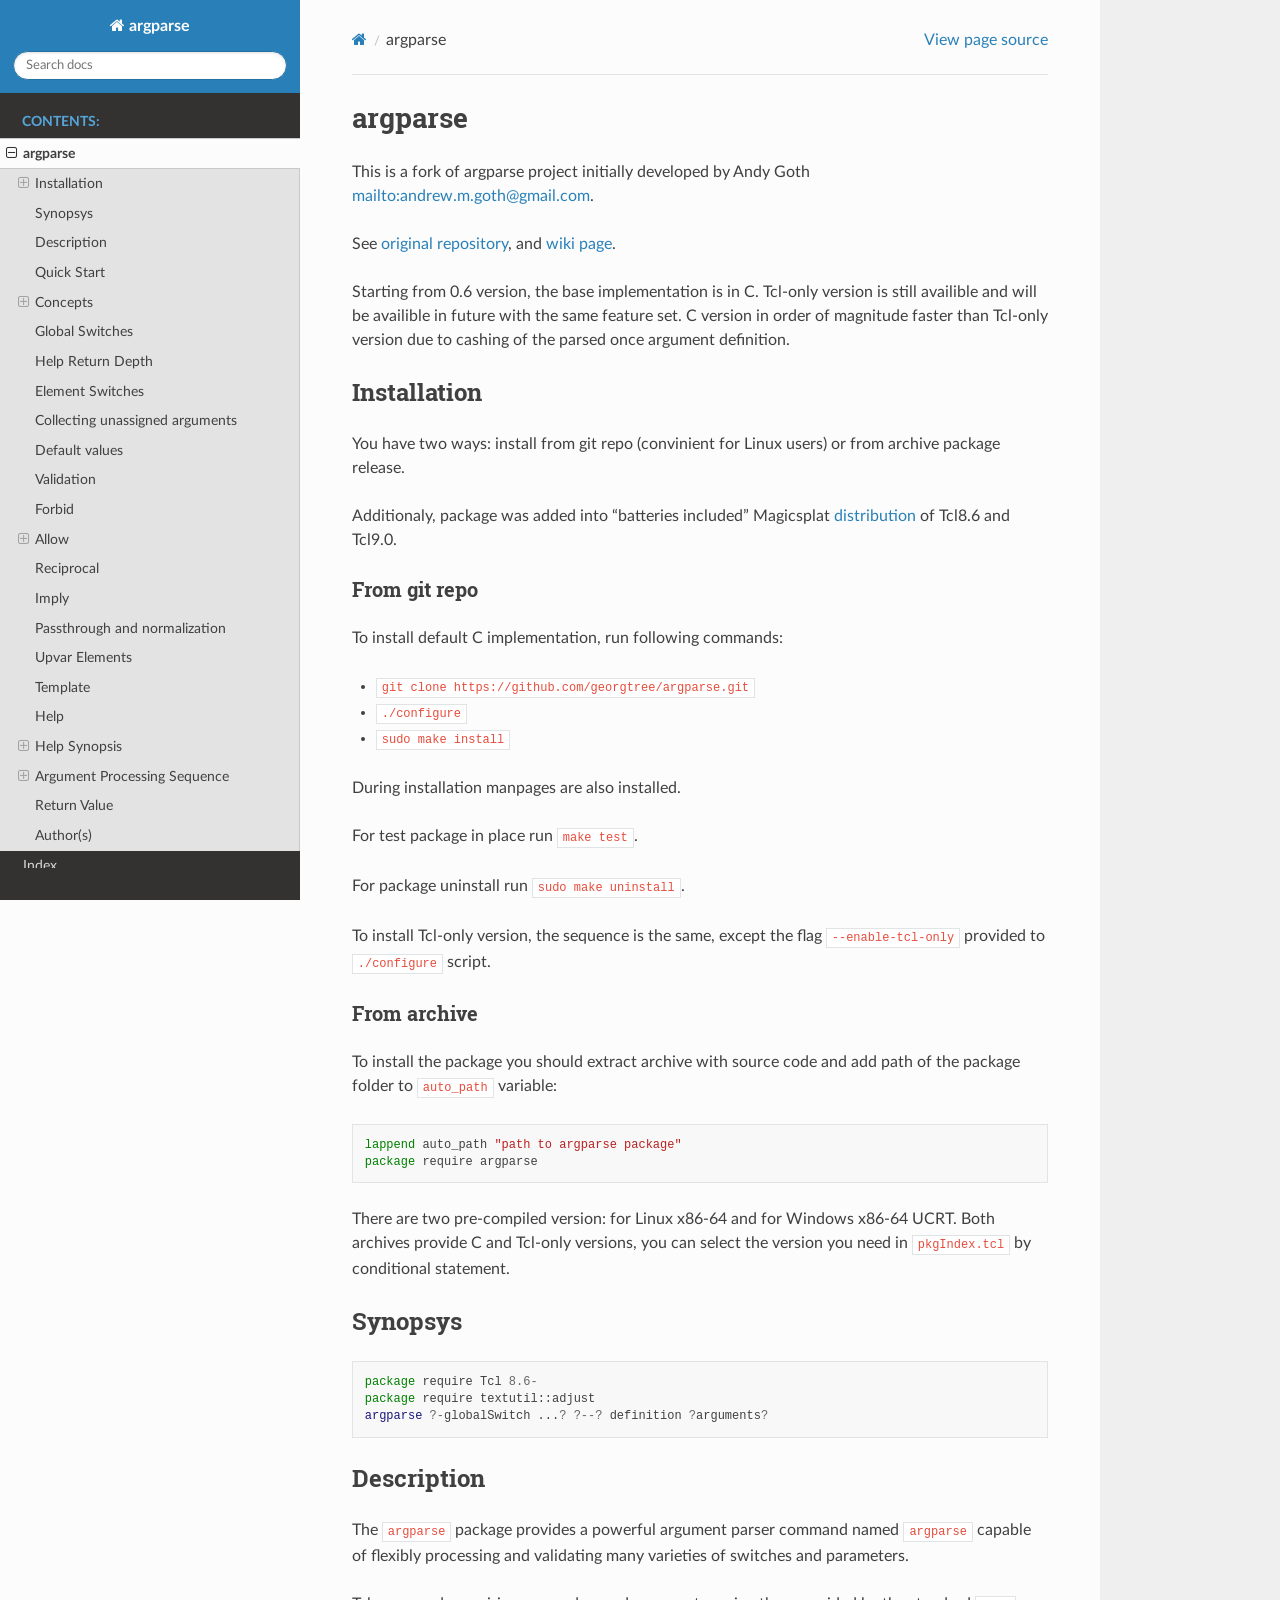
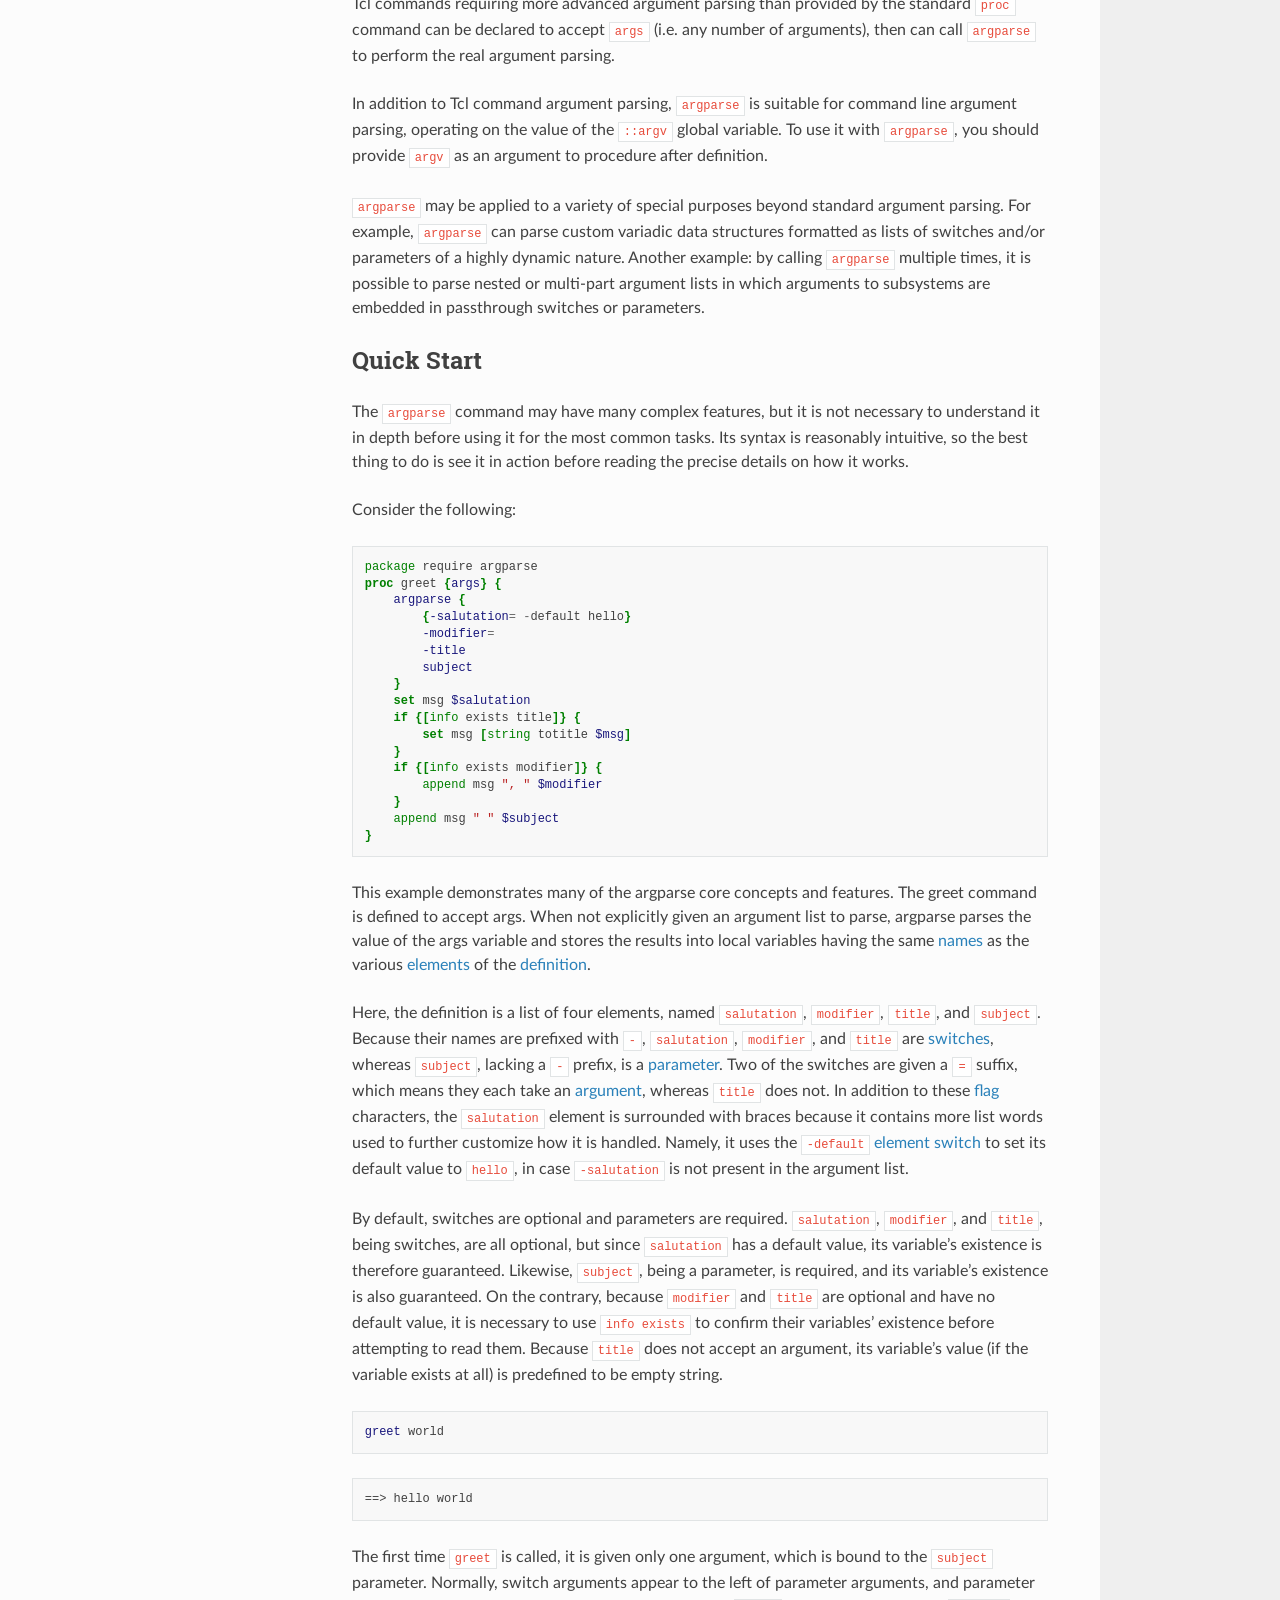
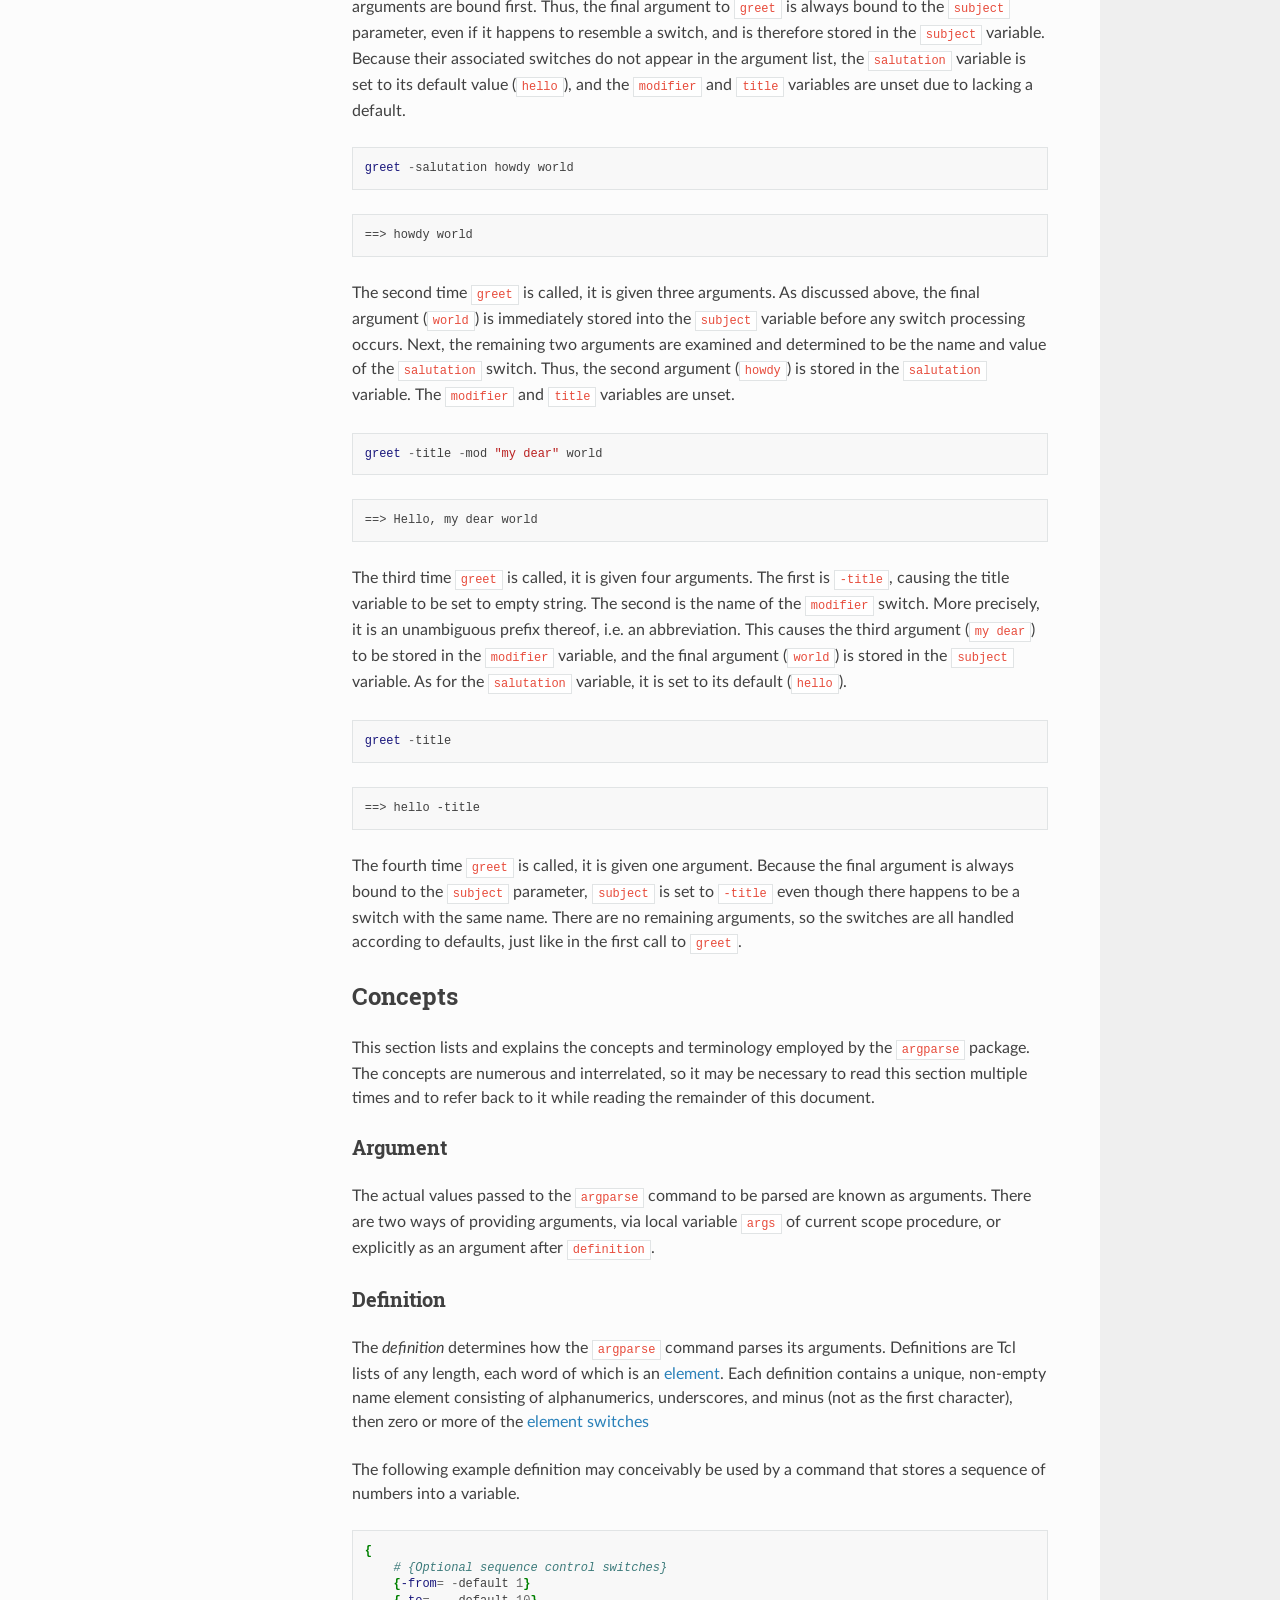
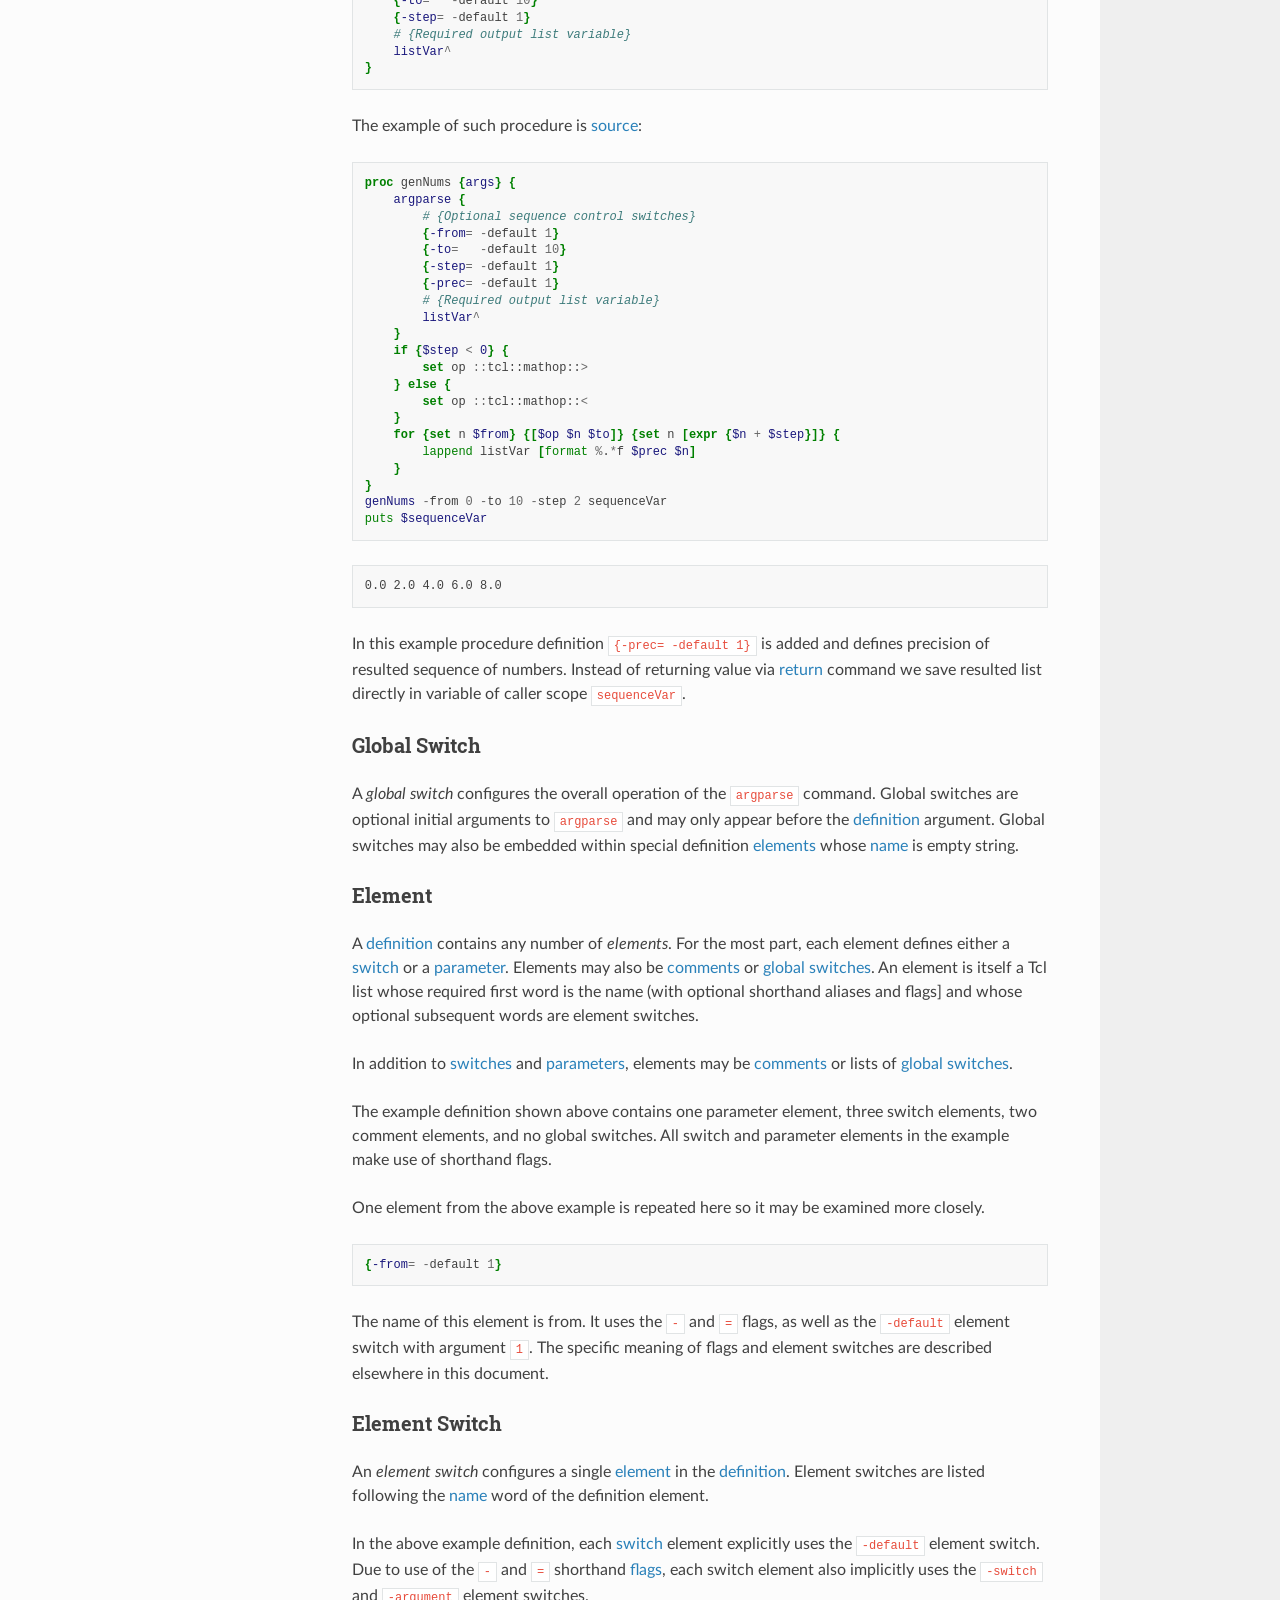
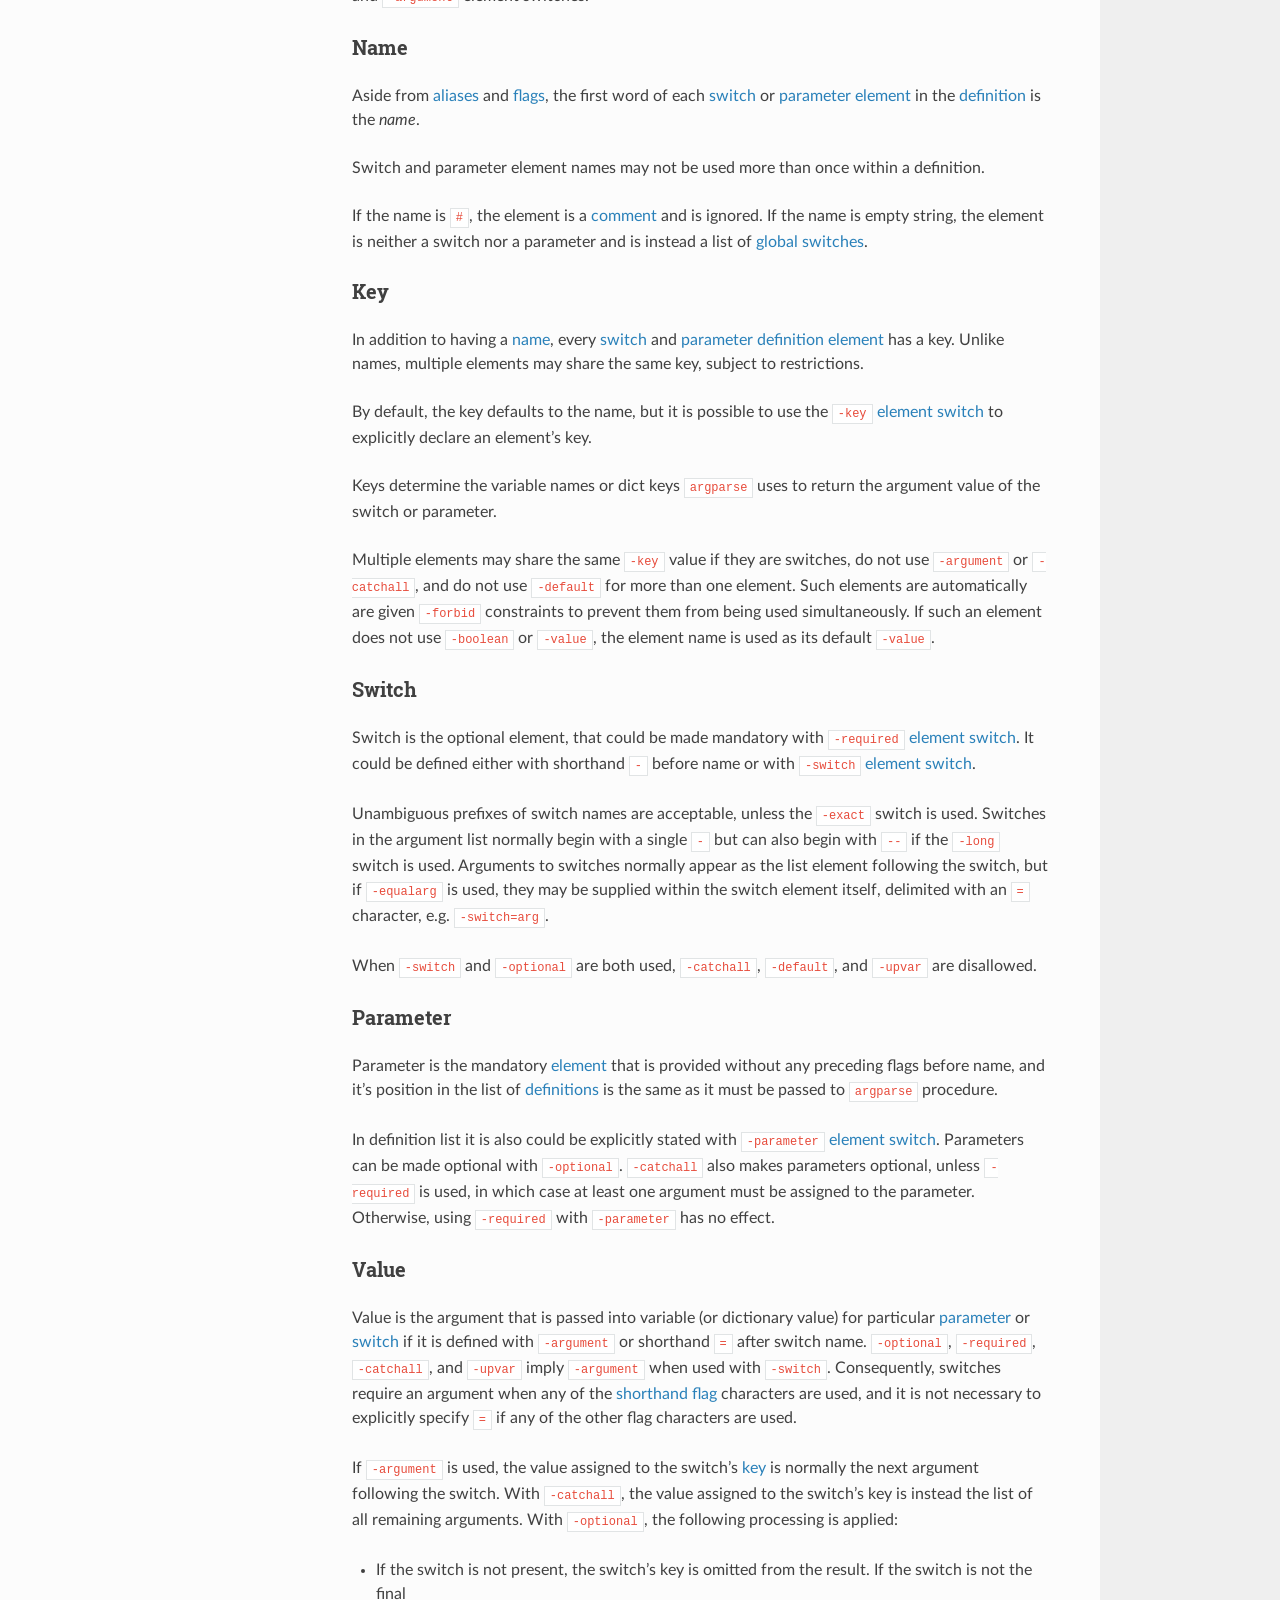
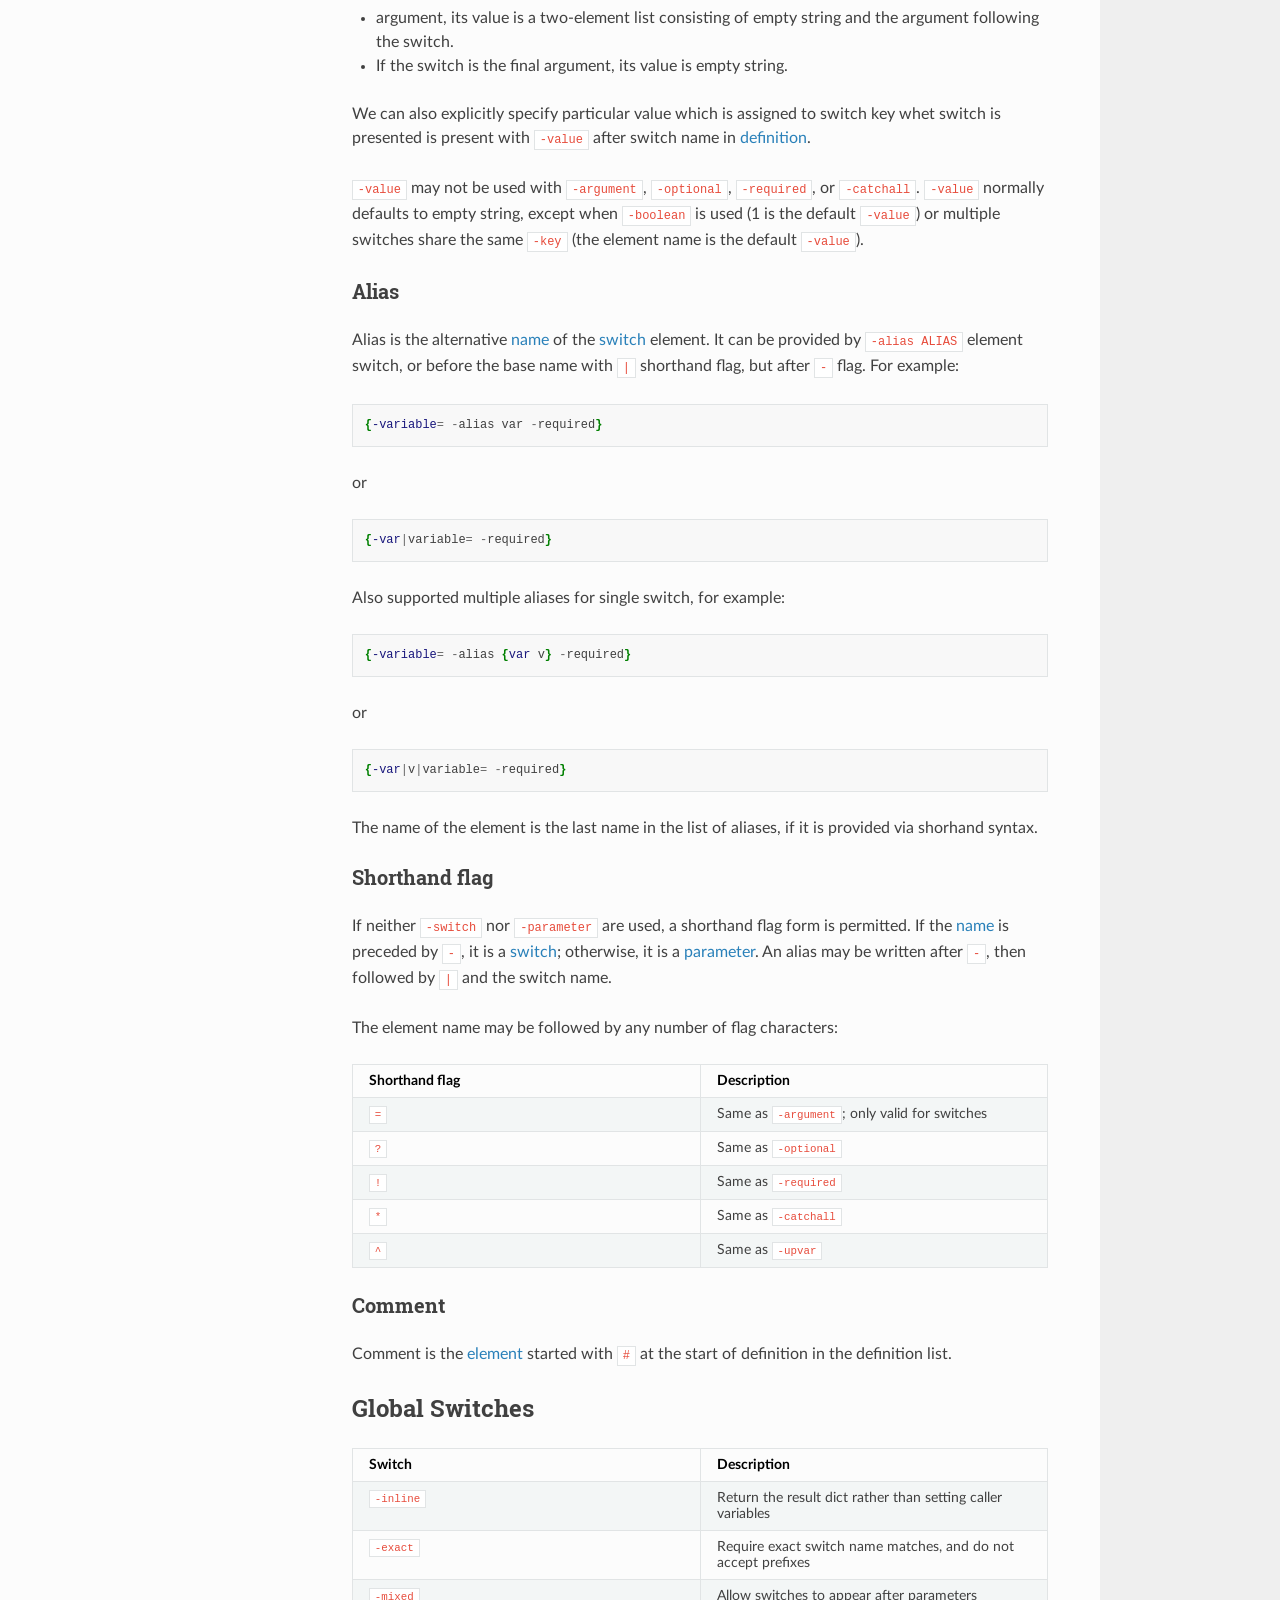
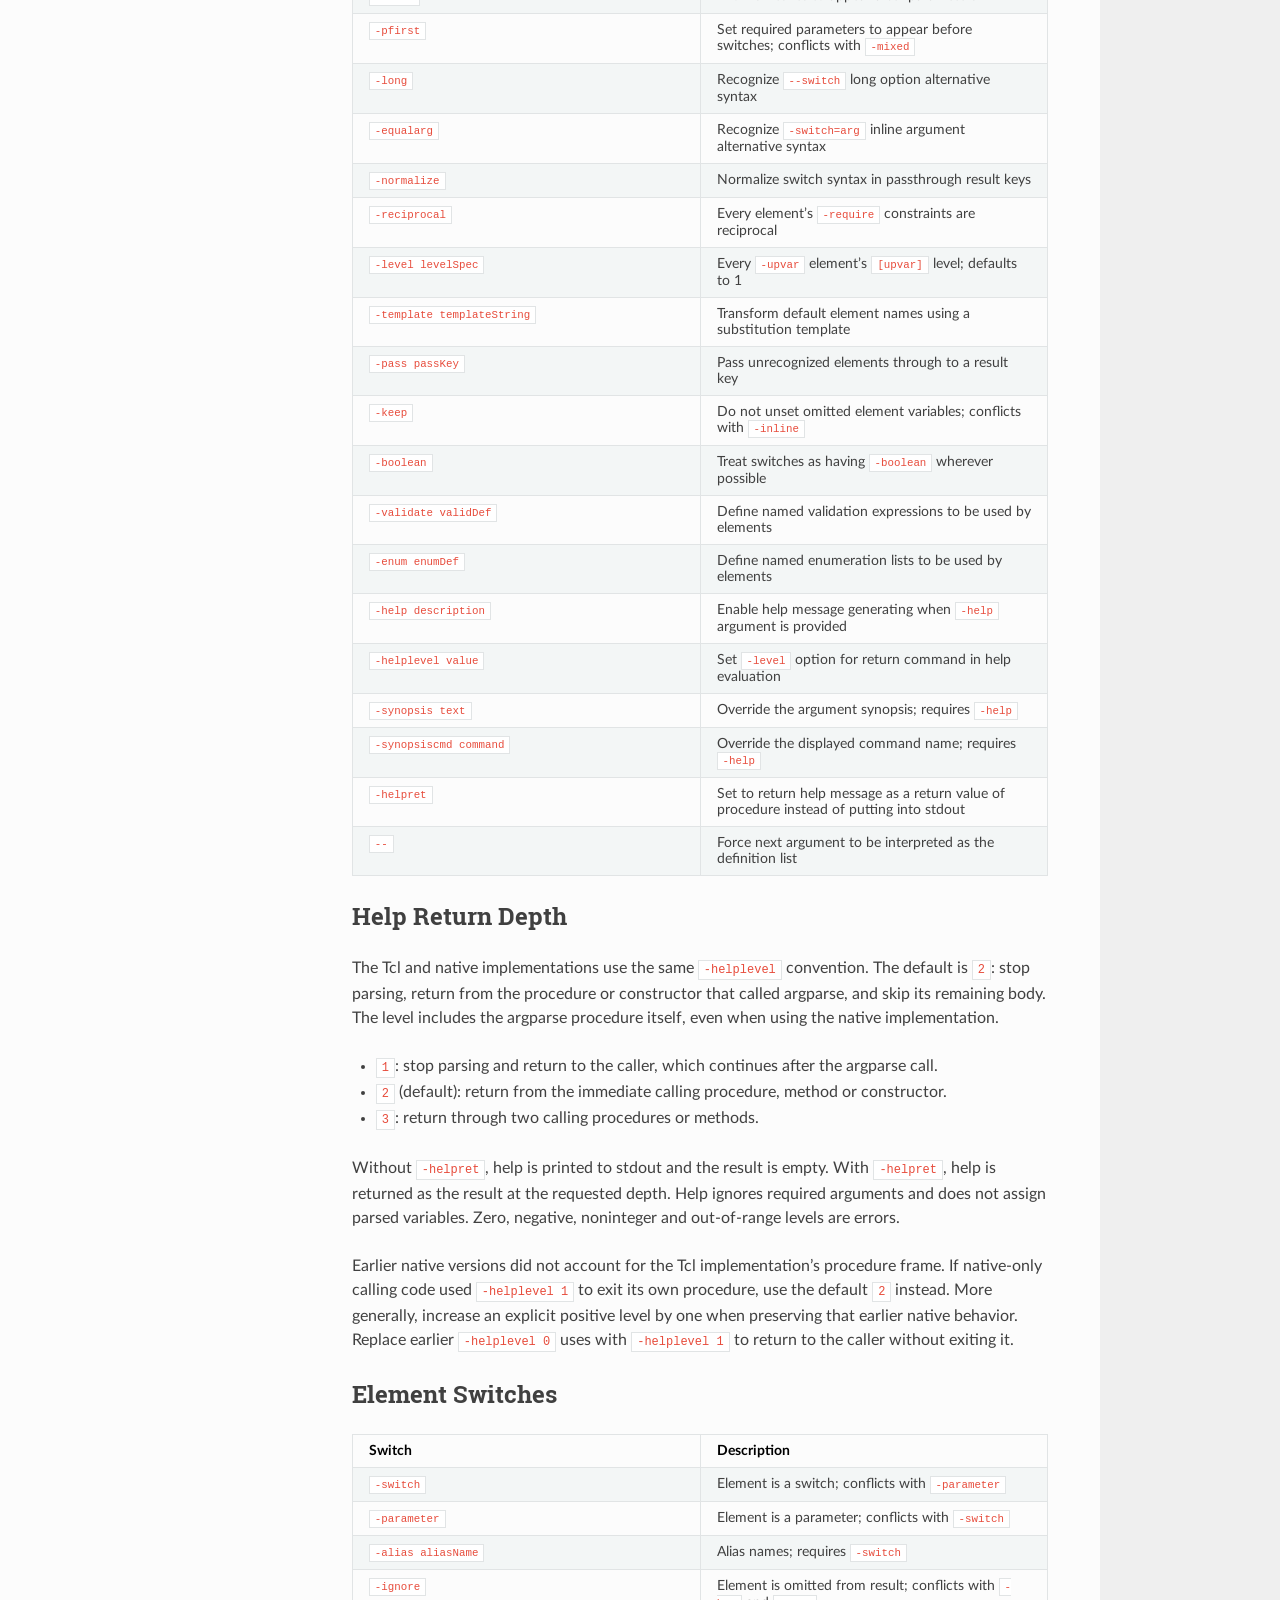
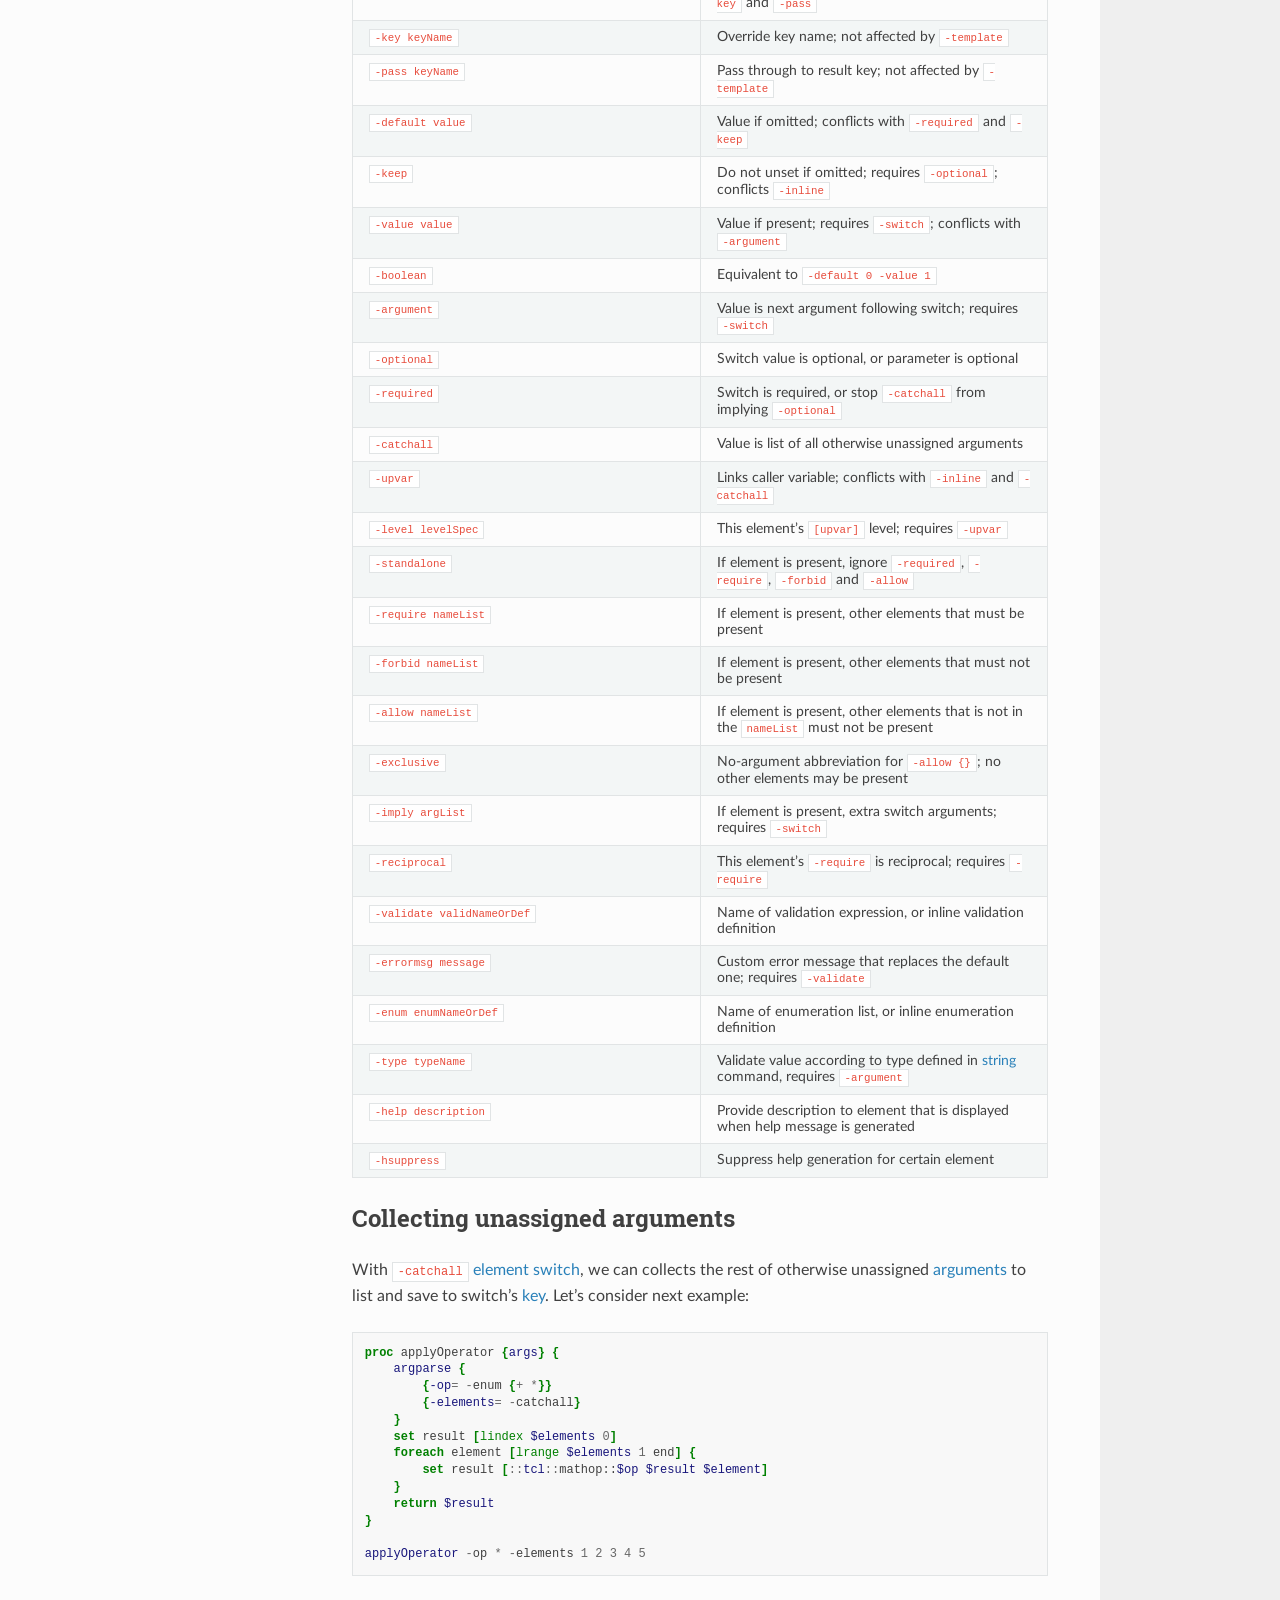
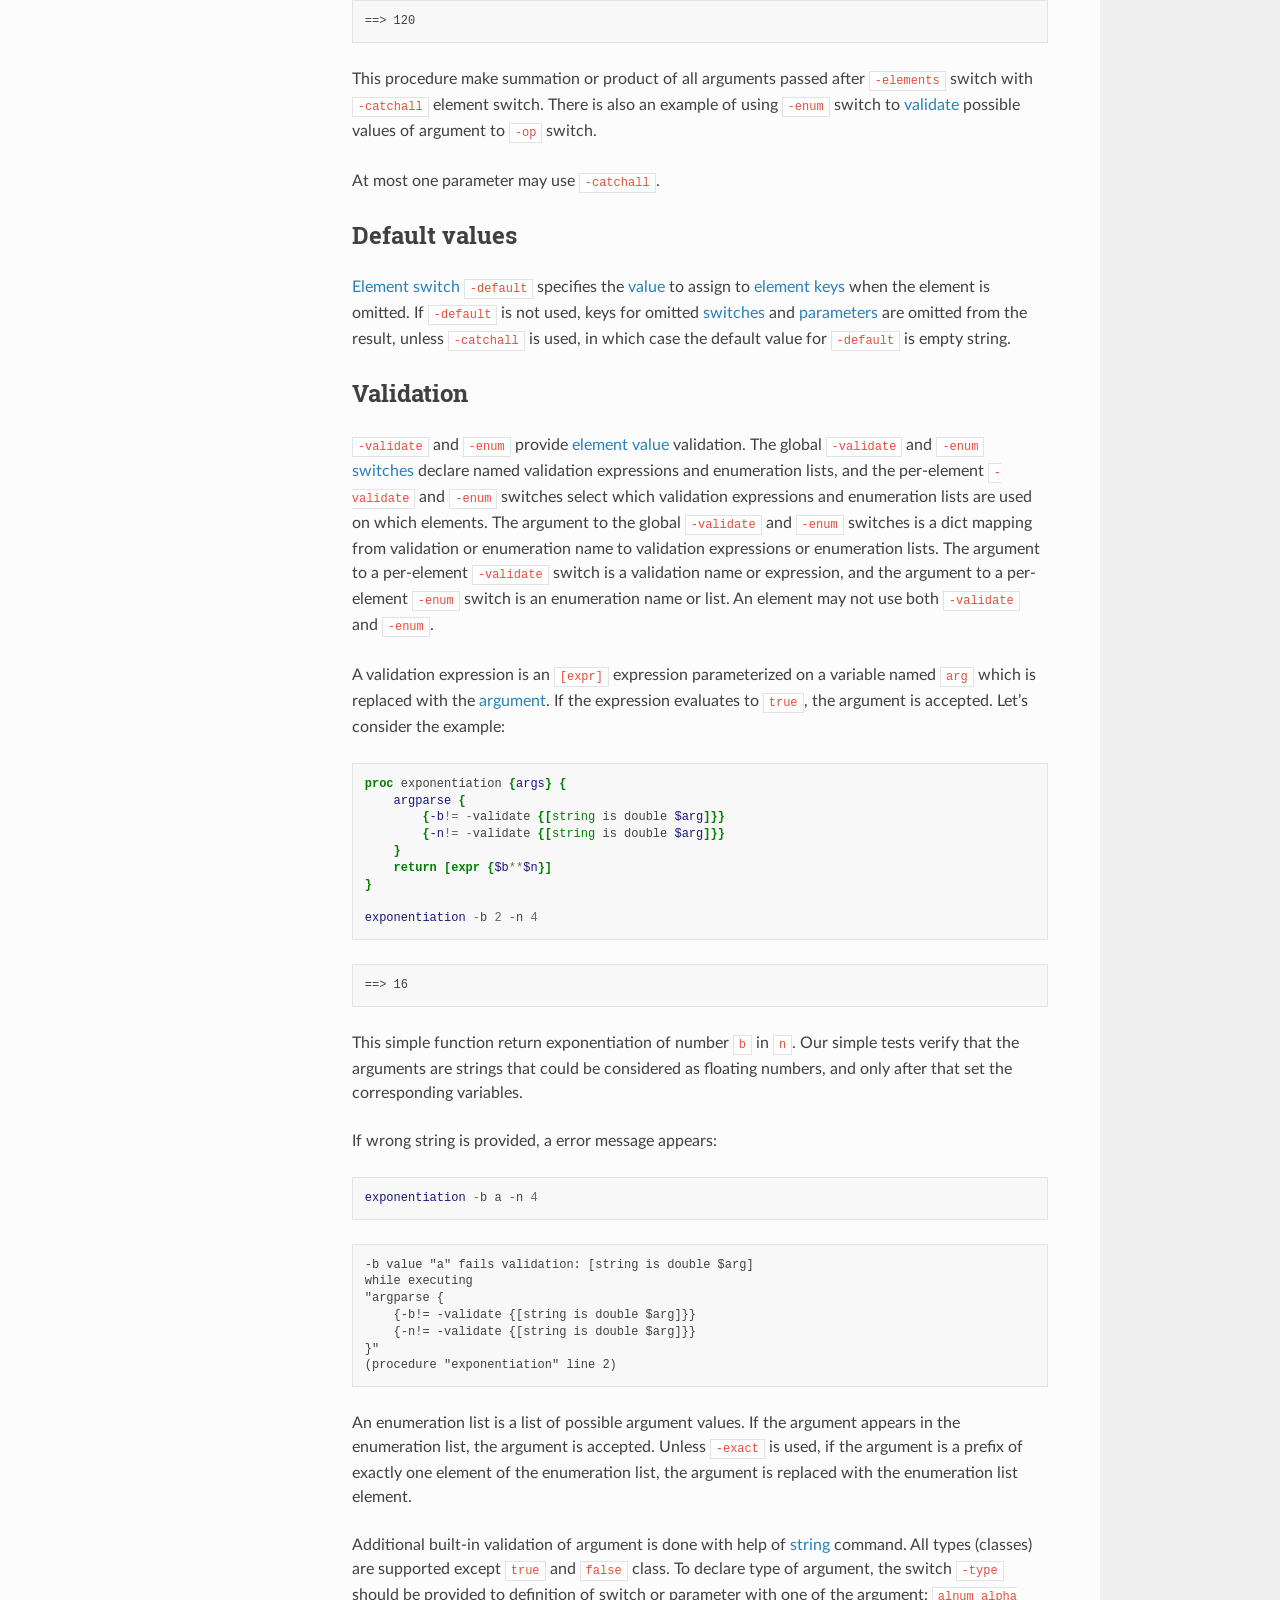
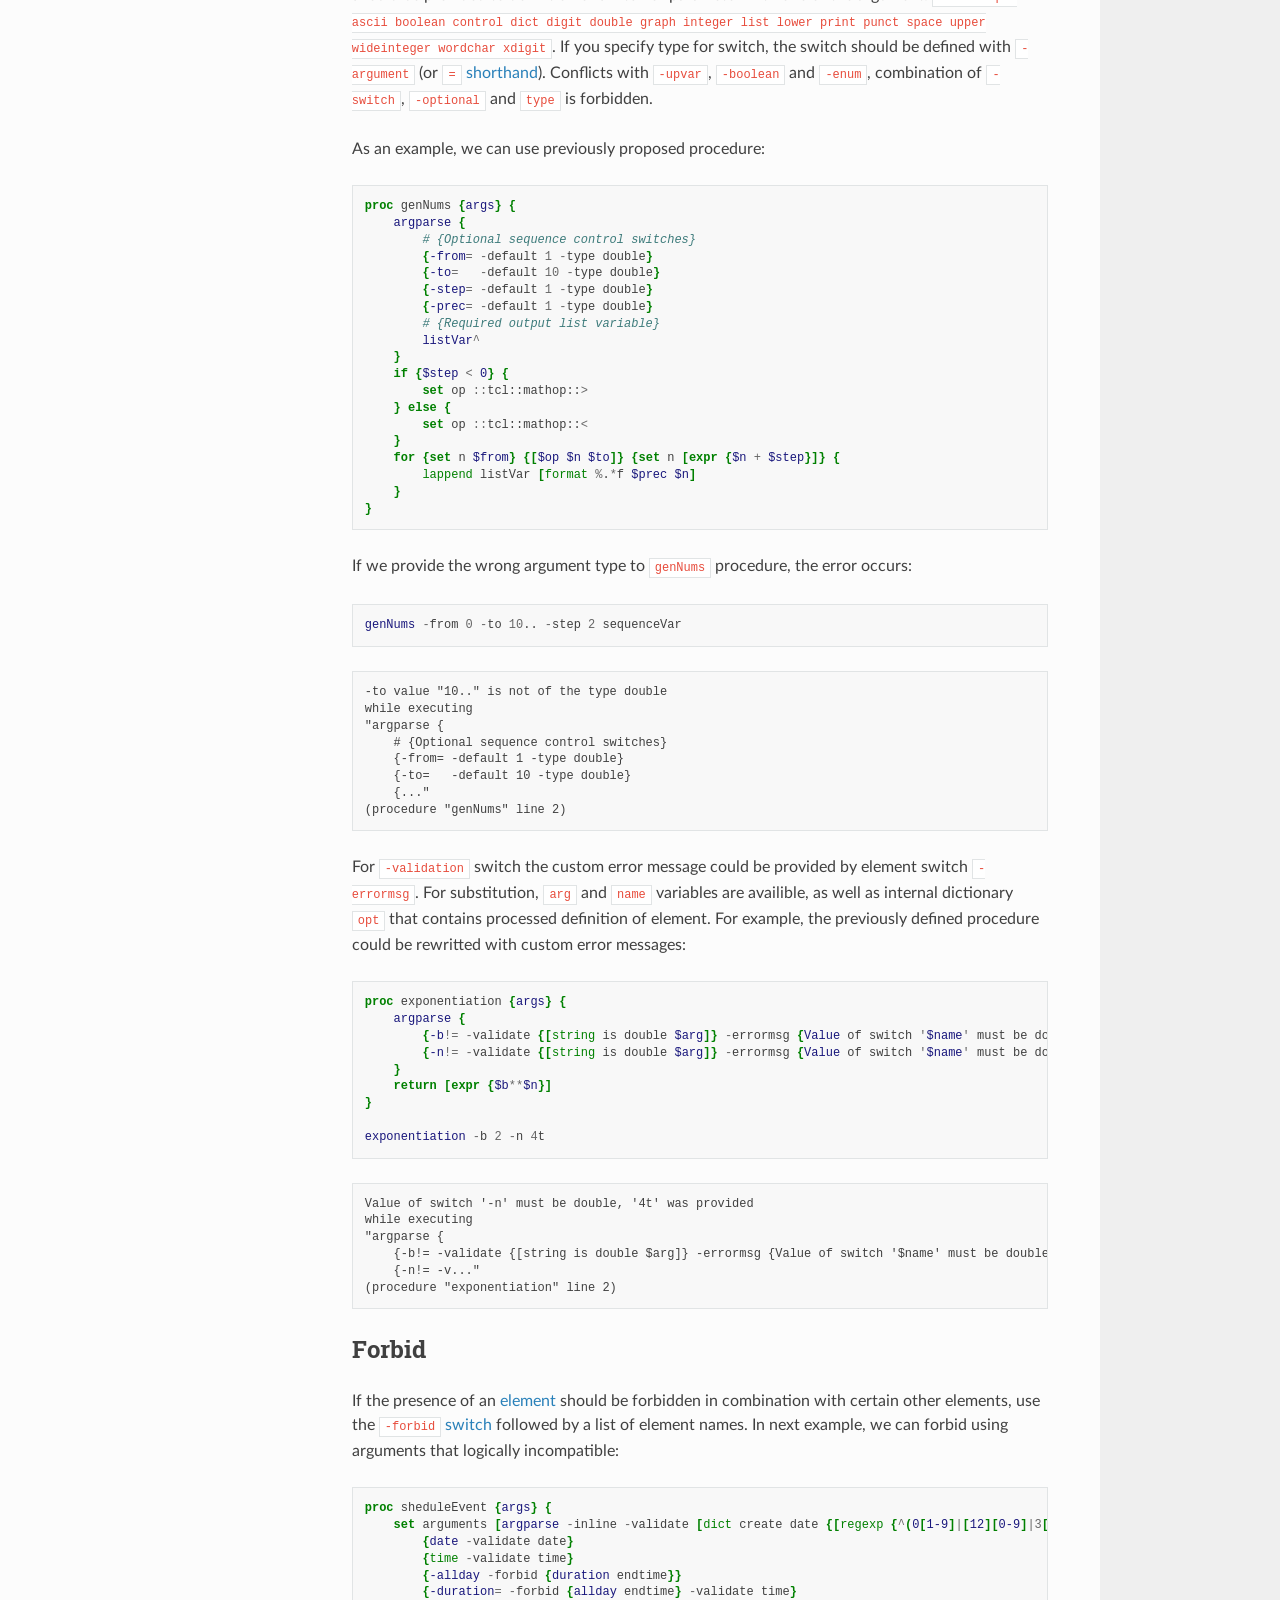
==== commit 75dcdafa: "add -exclusive switch as a abbreviation for -allow {}" ====
--- a/docs/argparse.html
+++ b/docs/argparse.html
@@ -76,7 +76,10 @@
 <li class="toctree-l2"><a class="reference internal" href="#default-values">Default values</a></li>
 <li class="toctree-l2"><a class="reference internal" href="#validation">Validation</a></li>
 <li class="toctree-l2"><a class="reference internal" href="#forbid">Forbid</a></li>
-<li class="toctree-l2"><a class="reference internal" href="#allow">Allow</a></li>
+<li class="toctree-l2"><a class="reference internal" href="#allow">Allow</a><ul>
+<li class="toctree-l3"><a class="reference internal" href="#exclusive-elements">Exclusive elements</a></li>
+</ul>
+</li>
 <li class="toctree-l2"><a class="reference internal" href="#reciprocal">Reciprocal</a></li>
 <li class="toctree-l2"><a class="reference internal" href="#imply">Imply</a></li>
 <li class="toctree-l2"><a class="reference internal" href="#passthrough-and-normalization">Passthrough and normalization</a></li>
@@ -664,28 +667,31 @@
 <tr class="row-odd"><td><p><code class="docutils literal notranslate"><span class="pre">-allow</span> <span class="pre">nameList</span></code></p></td>
 <td><p>If element is present, other elements that is not in the <code class="docutils literal notranslate"><span class="pre">nameList</span></code> must not be present</p></td>
 </tr>
-<tr class="row-even"><td><p><code class="docutils literal notranslate"><span class="pre">-imply</span> <span class="pre">argList</span></code></p></td>
+<tr class="row-even"><td><p><code class="docutils literal notranslate"><span class="pre">-exclusive</span></code></p></td>
+<td><p>No-argument abbreviation for <code class="docutils literal notranslate"><span class="pre">-allow</span> <span class="pre">{}</span></code>; no other elements may be present</p></td>
+</tr>
+<tr class="row-odd"><td><p><code class="docutils literal notranslate"><span class="pre">-imply</span> <span class="pre">argList</span></code></p></td>
 <td><p>If element is present, extra switch arguments; requires <code class="docutils literal notranslate"><span class="pre">-switch</span></code></p></td>
 </tr>
-<tr class="row-odd"><td><p><code class="docutils literal notranslate"><span class="pre">-reciprocal</span></code></p></td>
+<tr class="row-even"><td><p><code class="docutils literal notranslate"><span class="pre">-reciprocal</span></code></p></td>
 <td><p>This element’s <code class="docutils literal notranslate"><span class="pre">-require</span></code> is reciprocal; requires <code class="docutils literal notranslate"><span class="pre">-require</span></code></p></td>
 </tr>
-<tr class="row-even"><td><p><code class="docutils literal notranslate"><span class="pre">-validate</span> <span class="pre">validNameOrDef</span></code></p></td>
+<tr class="row-odd"><td><p><code class="docutils literal notranslate"><span class="pre">-validate</span> <span class="pre">validNameOrDef</span></code></p></td>
 <td><p>Name of validation expression, or inline validation definition</p></td>
 </tr>
-<tr class="row-odd"><td><p><code class="docutils literal notranslate"><span class="pre">-errormsg</span> <span class="pre">message</span></code></p></td>
+<tr class="row-even"><td><p><code class="docutils literal notranslate"><span class="pre">-errormsg</span> <span class="pre">message</span></code></p></td>
 <td><p>Custom error message that replaces the default one; requires <code class="docutils literal notranslate"><span class="pre">-validate</span></code></p></td>
 </tr>
-<tr class="row-even"><td><p><code class="docutils literal notranslate"><span class="pre">-enum</span> <span class="pre">enumNameOrDef</span></code></p></td>
+<tr class="row-odd"><td><p><code class="docutils literal notranslate"><span class="pre">-enum</span> <span class="pre">enumNameOrDef</span></code></p></td>
 <td><p>Name of enumeration list, or inline enumeration definition</p></td>
 </tr>
-<tr class="row-odd"><td><p><code class="docutils literal notranslate"><span class="pre">-type</span> <span class="pre">typeName</span></code></p></td>
+<tr class="row-even"><td><p><code class="docutils literal notranslate"><span class="pre">-type</span> <span class="pre">typeName</span></code></p></td>
 <td><p>Validate value according to type defined in <a class="reference external" href="https://www.tcl-lang.org/man/tcl9.0/TclCmd/index.html">string</a> command, requires <code class="docutils literal notranslate"><span class="pre">-argument</span></code></p></td>
 </tr>
-<tr class="row-even"><td><p><code class="docutils literal notranslate"><span class="pre">-help</span> <span class="pre">description</span></code></p></td>
+<tr class="row-odd"><td><p><code class="docutils literal notranslate"><span class="pre">-help</span> <span class="pre">description</span></code></p></td>
 <td><p>Provide description to element that is displayed when help message is generated</p></td>
 </tr>
-<tr class="row-odd"><td><p><code class="docutils literal notranslate"><span class="pre">-hsuppress</span></code></p></td>
+<tr class="row-even"><td><p><code class="docutils literal notranslate"><span class="pre">-hsuppress</span></code></p></td>
 <td><p>Suppress help generation for certain element</p></td>
 </tr>
 </tbody>
@@ -939,6 +945,44 @@
 (procedure "sheduleEvent" line 2)
 </pre></div>
 </div>
+<section id="exclusive-elements">
+<span id="r-argparse-exclusive-elements"></span><span id="r-3a3aargparseqzexclusive20elements"></span><h3>Exclusive elements<a class="headerlink" href="#exclusive-elements" title="Link to this heading"></a></h3>
+<p>The no-argument element switch <code class="docutils literal notranslate"><span class="pre">-exclusive</span></code> abbreviates <code class="docutils literal notranslate"><span class="pre">-allow</span> <span class="pre">{}</span></code>. It can be used on a switch or a
+positional parameter and is normalized to an empty allow list before ordinary constraint processing.</p>
+<p>For example, these definitions have the same behavior:</p>
+<div class="highlight-tcl notranslate"><div class="highlight"><pre><span></span><span class="k">{</span><span class="nv">-version</span><span class="w"> </span><span class="o">-</span>exclusive<span class="k">}</span>
+<span class="k">{</span><span class="nv">-version</span><span class="w"> </span><span class="o">-</span>allow<span class="w"> </span><span class="k">{}}</span>
+</pre></div>
+</div>
+<p>An exclusive element permits no other present elements. Its own argument values are permitted, and
+repeated occurrences or aliases of the same switch still count as the same element. Defaults belonging
+to omitted elements do not count as present elements. The existing argument consumption, validation, and
+required-element rules are unchanged.</p>
+<div class="highlight-tcl notranslate"><div class="highlight"><pre><span></span><span class="k">proc</span><span class="w"> </span>inspectConfig<span class="w"> </span><span class="k">{</span><span class="nv">args</span><span class="k">}</span><span class="w"> </span><span class="k">{</span>
+<span class="w">    </span><span class="nv">argparse</span><span class="w"> </span><span class="o">-</span>inline<span class="w"> </span><span class="k">{</span>
+<span class="w">        </span><span class="k">{</span><span class="nv">-version</span><span class="w"> </span><span class="o">-</span>exclusive<span class="k">}</span>
+<span class="w">        </span><span class="nv">-verbose</span>
+<span class="w">        </span><span class="k">{</span><span class="nb">file</span><span class="w"> </span><span class="o">-</span>optional<span class="k">}</span>
+<span class="w">    </span><span class="k">}</span>
+<span class="k">}</span>
+<span class="nv">inspectConfig</span><span class="w"> </span><span class="o">-</span>version
+<span class="c"># Returns: version {}</span>
+<span class="nv">inspectConfig</span><span class="w"> </span><span class="o">-</span>version<span class="w"> </span><span class="o">-</span>verbose
+<span class="c"># Error: version doesn't allow verbose</span>
+<span class="nv">inspectConfig</span><span class="w"> </span><span class="o">-</span>version<span class="w"> </span>settings.conf
+<span class="c"># Error: version doesn't allow file</span>
+</pre></div>
+</div>
+<p><code class="docutils literal notranslate"><span class="pre">-exclusive</span></code> does not waive required switches or parameters. It is therefore different from <code class="docutils literal notranslate"><span class="pre">-standalone</span></code>,
+which disables required-element checks and require/forbid/allow constraints when it is processed.
+A present standalone switch also disables the empty allow constraint produced by <code class="docutils literal notranslate"><span class="pre">-exclusive</span></code>.
+If an exclusive element requires another element, the resulting constraints can be unsatisfiable; this
+abbreviation does not introduce automatic contradiction checking.</p>
+<p>Combining <code class="docutils literal notranslate"><span class="pre">-exclusive</span></code> with an explicit <code class="docutils literal notranslate"><span class="pre">-allow</span></code> is rejected in either order, including <code class="docutils literal notranslate"><span class="pre">-allow</span> <span class="pre">{}</span></code>:
+<code class="docutils literal notranslate"><span class="pre">-exclusive</span> <span class="pre">and</span> <span class="pre">-allow</span> <span class="pre">conflict</span></code>. Combining it with <code class="docutils literal notranslate"><span class="pre">-forbid</span></code> produces the ordinary normalized diagnostic
+<code class="docutils literal notranslate"><span class="pre">-allow</span> <span class="pre">and</span> <span class="pre">-forbid</span> <span class="pre">conflict</span></code>. Repeating <code class="docutils literal notranslate"><span class="pre">-exclusive</span></code> itself is harmless.</p>
+<p>Detailed help describes both <code class="docutils literal notranslate"><span class="pre">-exclusive</span></code> and <code class="docutils literal notranslate"><span class="pre">-allow</span> <span class="pre">{}</span></code> as <code class="docutils literal notranslate"><span class="pre">Allows</span> <span class="pre">no</span> <span class="pre">other</span> <span class="pre">elements.</span></code></p>
+</section>
 </section>
 <section id="reciprocal">
 <span id="r-argparse-reciprocal"></span><span id="r-3a3aargparseqzreciprocal"></span><h2>Reciprocal<a class="headerlink" href="#reciprocal" title="Link to this heading"></a></h2>
@@ -1257,11 +1301,23 @@
 values are never included. A wrapper procedure is not skipped: if <code class="docutils literal notranslate"><span class="pre">convert</span></code> calls <code class="docutils literal notranslate"><span class="pre">parseOptions</span></code>, and
 <code class="docutils literal notranslate"><span class="pre">parseOptions</span></code> calls argparse, the inferred command is <code class="docutils literal notranslate"><span class="pre">parseOptions</span></code>.</p>
 <p>In a normal TclOO method, inference uses the fully qualified object name and the current method name.
-Constructors and destructors use the ordinary first-invocation-word fallback, which may not describe the
-public creation command; use <code class="docutils literal notranslate"><span class="pre">-synopsiscmd</span></code> there. At top level there is no caller procedure, so the fallback
-is <code class="docutils literal notranslate"><span class="pre">command</span></code>, not the script filename. Other dispatch mechanisms, aliases, and forwarding commands may
-expose implementation names rather than the user-facing command. Explicit names are recommended whenever
-the public invocation matters.</p>
+In a constructor, it uses the fully qualified class of the object being constructed, including when the
+constructor is inherited from a superclass. A directly identifiable <code class="docutils literal notranslate"><span class="pre">Class</span> <span class="pre">create</span> <span class="pre">name</span></code> invocation is shown
+as <code class="docutils literal notranslate"><span class="pre">Class</span> <span class="pre">create</span> <span class="pre">objectName</span></code>; <code class="docutils literal notranslate"><span class="pre">objectName</span></code> is a placeholder, never the actual instance name. Other
+constructor invocations use <code class="docutils literal notranslate"><span class="pre">Class</span> <span class="pre">new</span></code>. This fallback also applies when a superclass constructor is
+reached through <code class="docutils literal notranslate"><span class="pre">next</span></code>, because its immediate invocation no longer identifies the original creation form.
+Custom factories, aliases, and forwarding commands may likewise need an explicit <code class="docutils literal notranslate"><span class="pre">-synopsiscmd</span></code> override.
+A manual <code class="docutils literal notranslate"><span class="pre">-synopsis</span></code> still replaces only the argument portion; class-name inference remains active.</p>
+<p>For example, if <code class="docutils literal notranslate"><span class="pre">::Solver</span></code> defines the constructor and <code class="docutils literal notranslate"><span class="pre">::SpecialSolver</span></code> inherits it, help requested with
+<code class="docutils literal notranslate"><span class="pre">SpecialSolver</span> <span class="pre">new</span> <span class="pre">-help</span></code> begins with <code class="docutils literal notranslate"><span class="pre">::SpecialSolver</span> <span class="pre">new</span></code>, while <code class="docutils literal notranslate"><span class="pre">SpecialSolver</span> <span class="pre">create</span> <span class="pre">mySolver</span> <span class="pre">-help</span></code>
+begins with <code class="docutils literal notranslate"><span class="pre">::SpecialSolver</span> <span class="pre">create</span> <span class="pre">objectName</span></code>. Neither form exposes an anonymous object name such as
+<code class="docutils literal notranslate"><span class="pre">::oo::Obj38</span></code> or TclOO’s internal <code class="docutils literal notranslate"><span class="pre">&lt;constructor&gt;</span></code> method marker. An explicit
+<code class="docutils literal notranslate"><span class="pre">-synopsiscmd</span> <span class="pre">{solverFactory</span> <span class="pre">build}</span></code> replaces either inferred prefix with <code class="docutils literal notranslate"><span class="pre">solverFactory</span> <span class="pre">build</span></code>.</p>
+<p>Destructors use the ordinary first-invocation-word fallback. At top level there is no caller procedure,
+so the fallback is <code class="docutils literal notranslate"><span class="pre">command</span></code>, not the script filename. Other dispatch mechanisms may expose implementation
+names rather than the user-facing command. Explicit names are recommended whenever the public invocation
+matters. Ordinary methods named <code class="docutils literal notranslate"><span class="pre">constructor</span></code> or <code class="docutils literal notranslate"><span class="pre">destructor</span></code> are still displayed as object methods; TclOO
+identifies the special lifecycle methods with the distinct markers <code class="docutils literal notranslate"><span class="pre">&lt;constructor&gt;</span></code> and <code class="docutils literal notranslate"><span class="pre">&lt;destructor&gt;</span></code>.</p>
 <p>Ensemble dispatch generally exposes the mapped implementation command. Its public name cannot be recovered
 reliably: several ensembles or subcommands can map to the same procedure, and the procedure may also be
 called directly. The original source text may contain variable substitutions rather than command names.
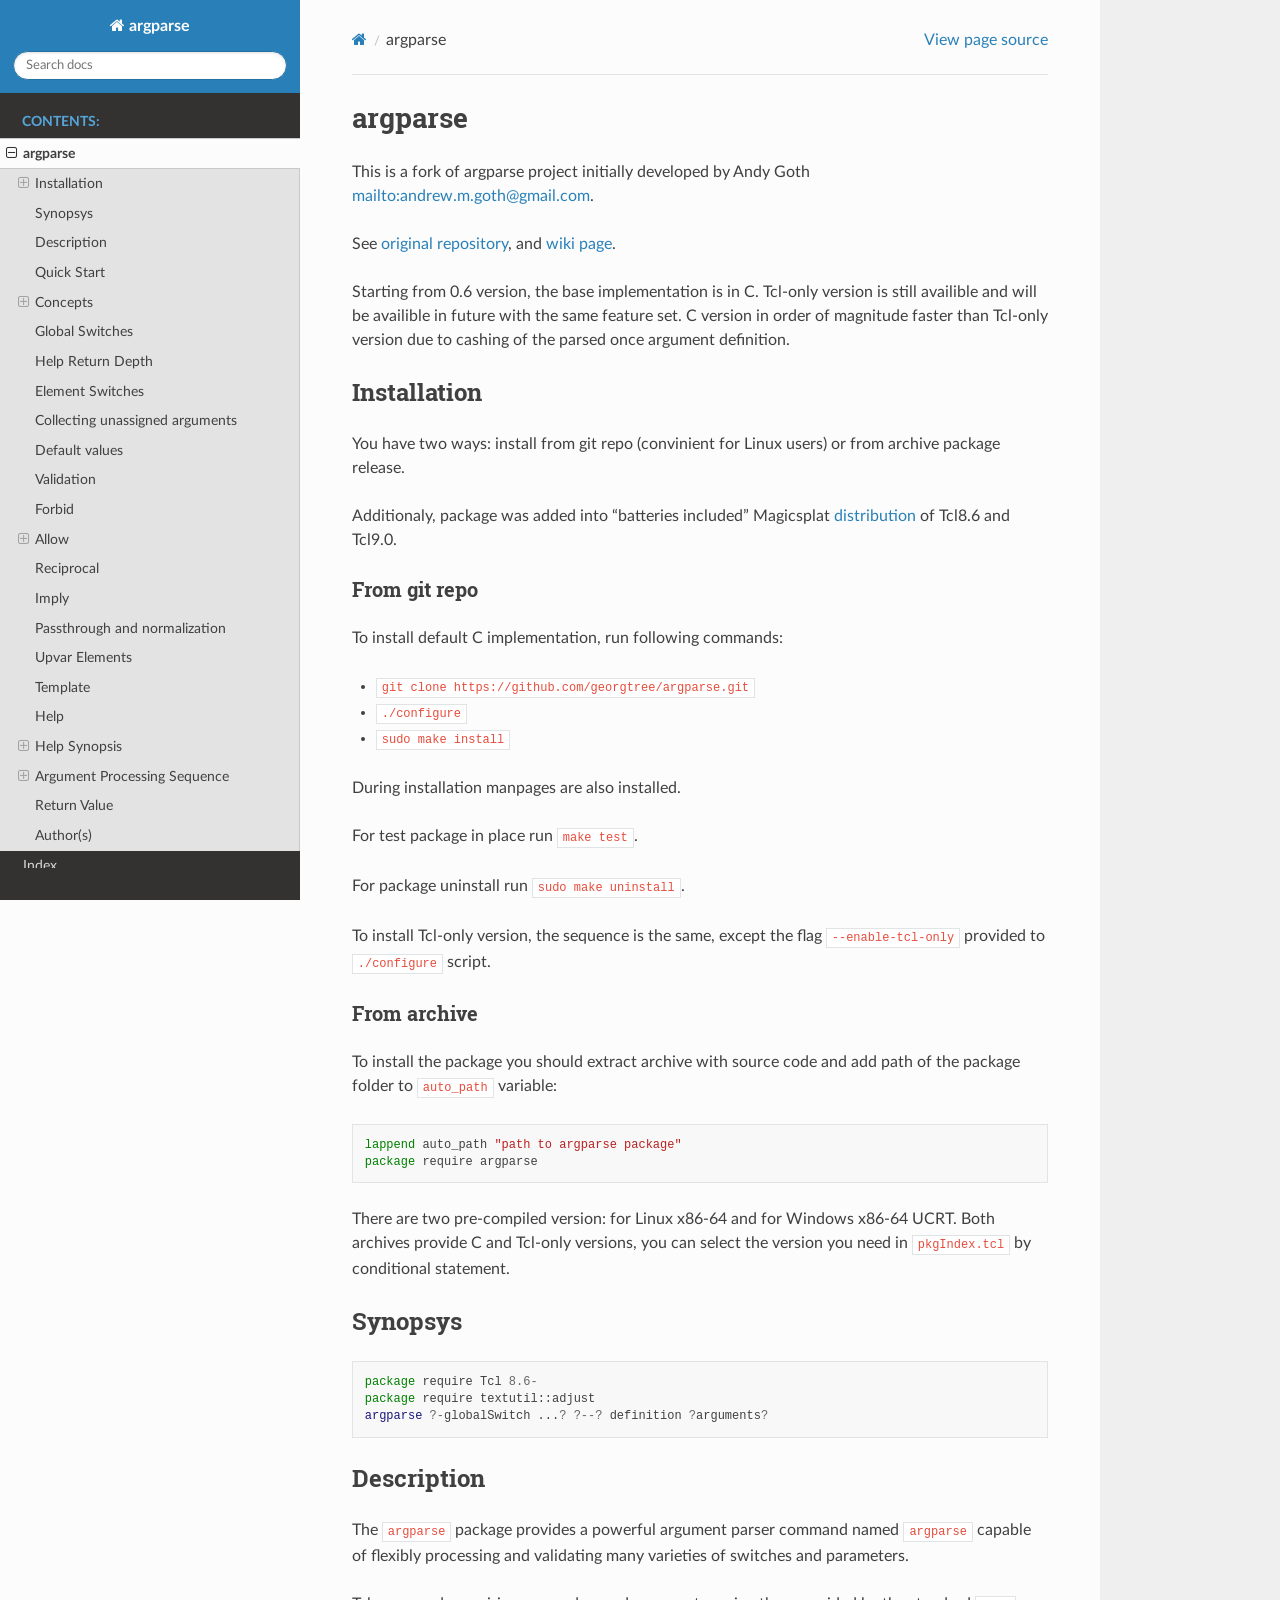
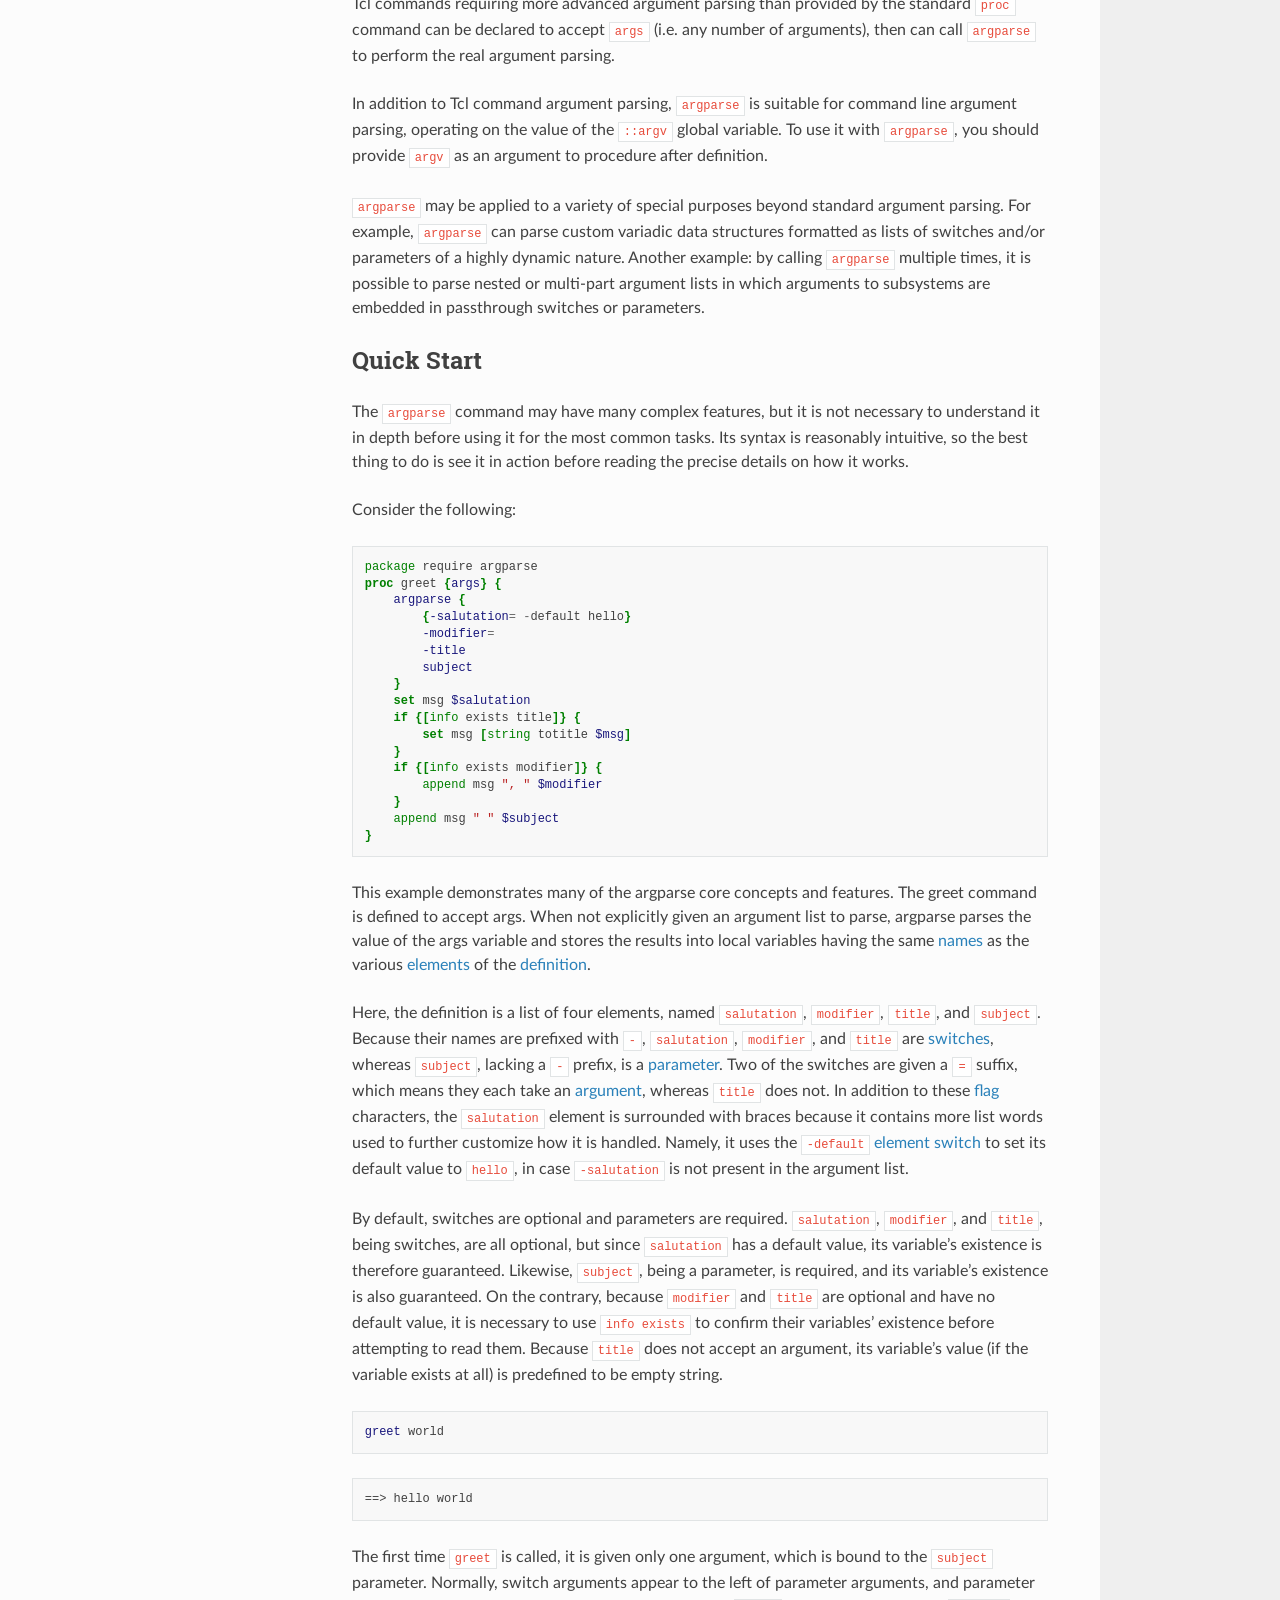
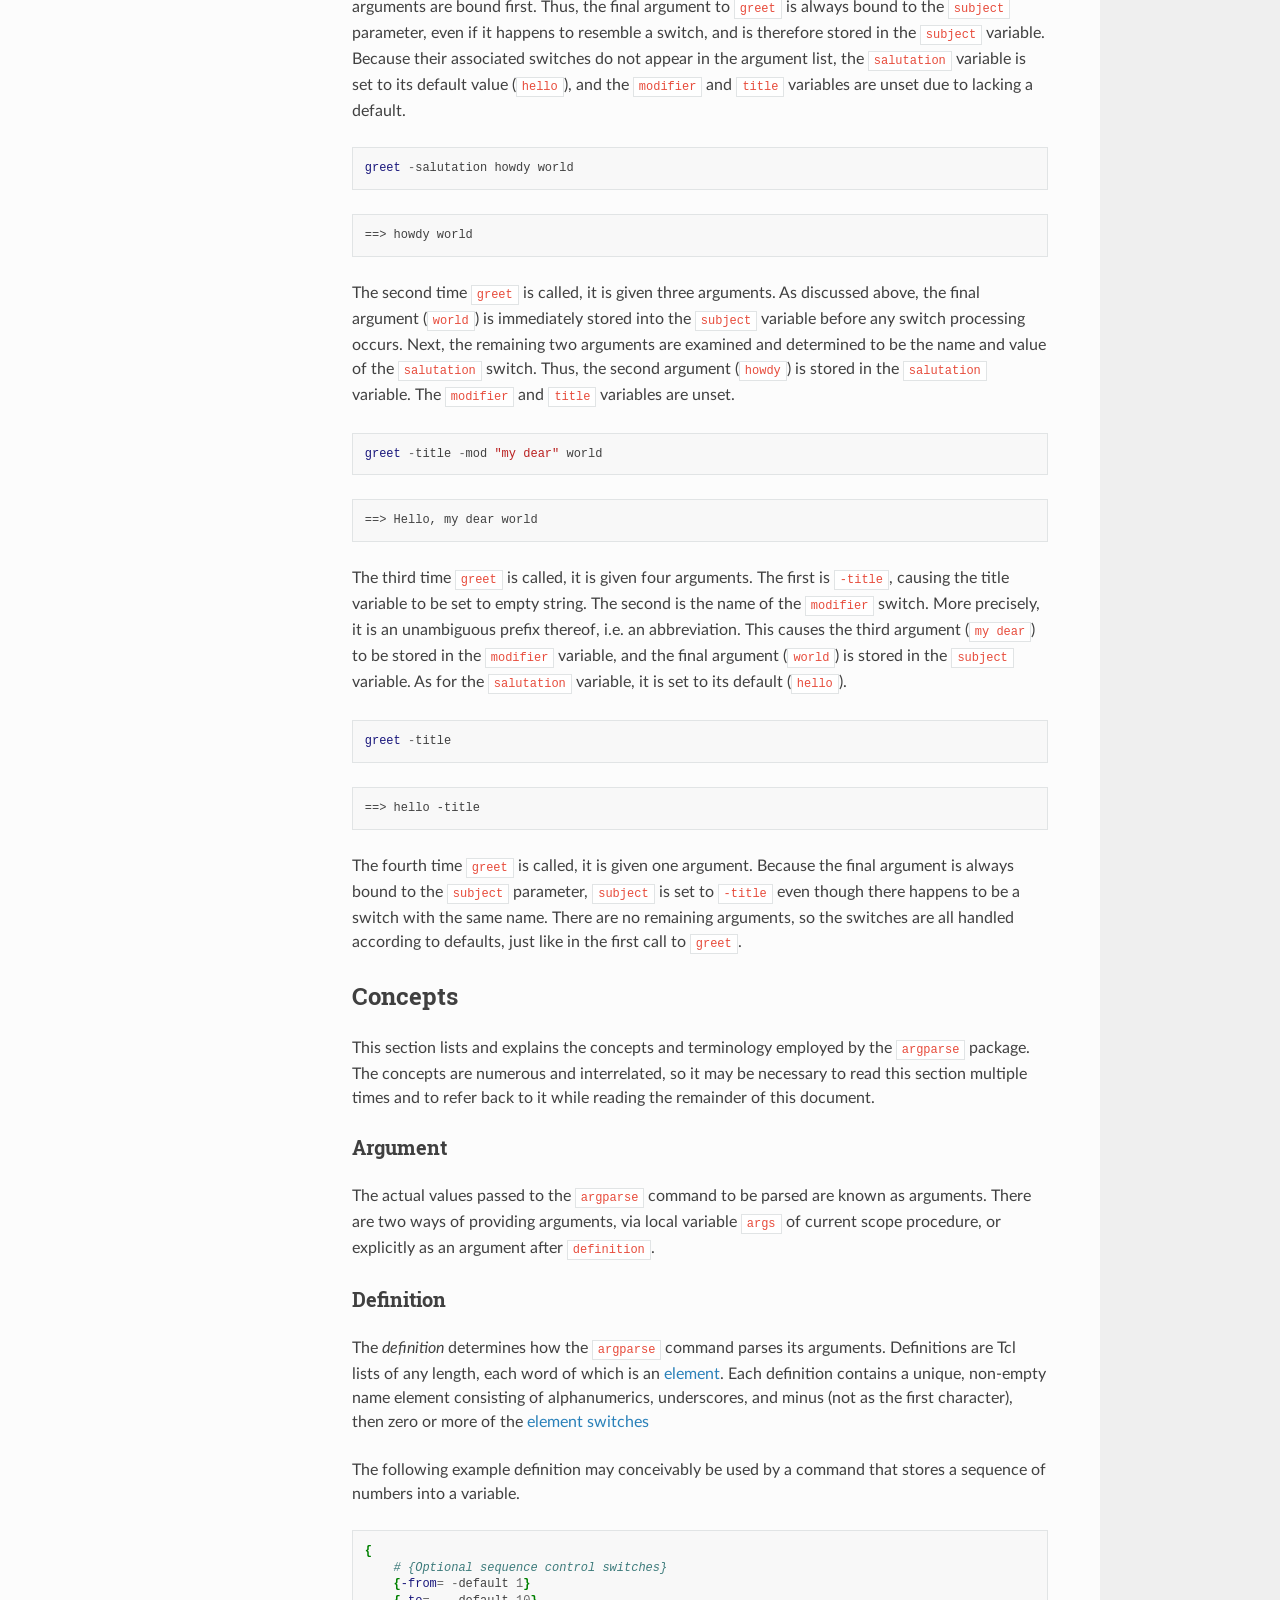
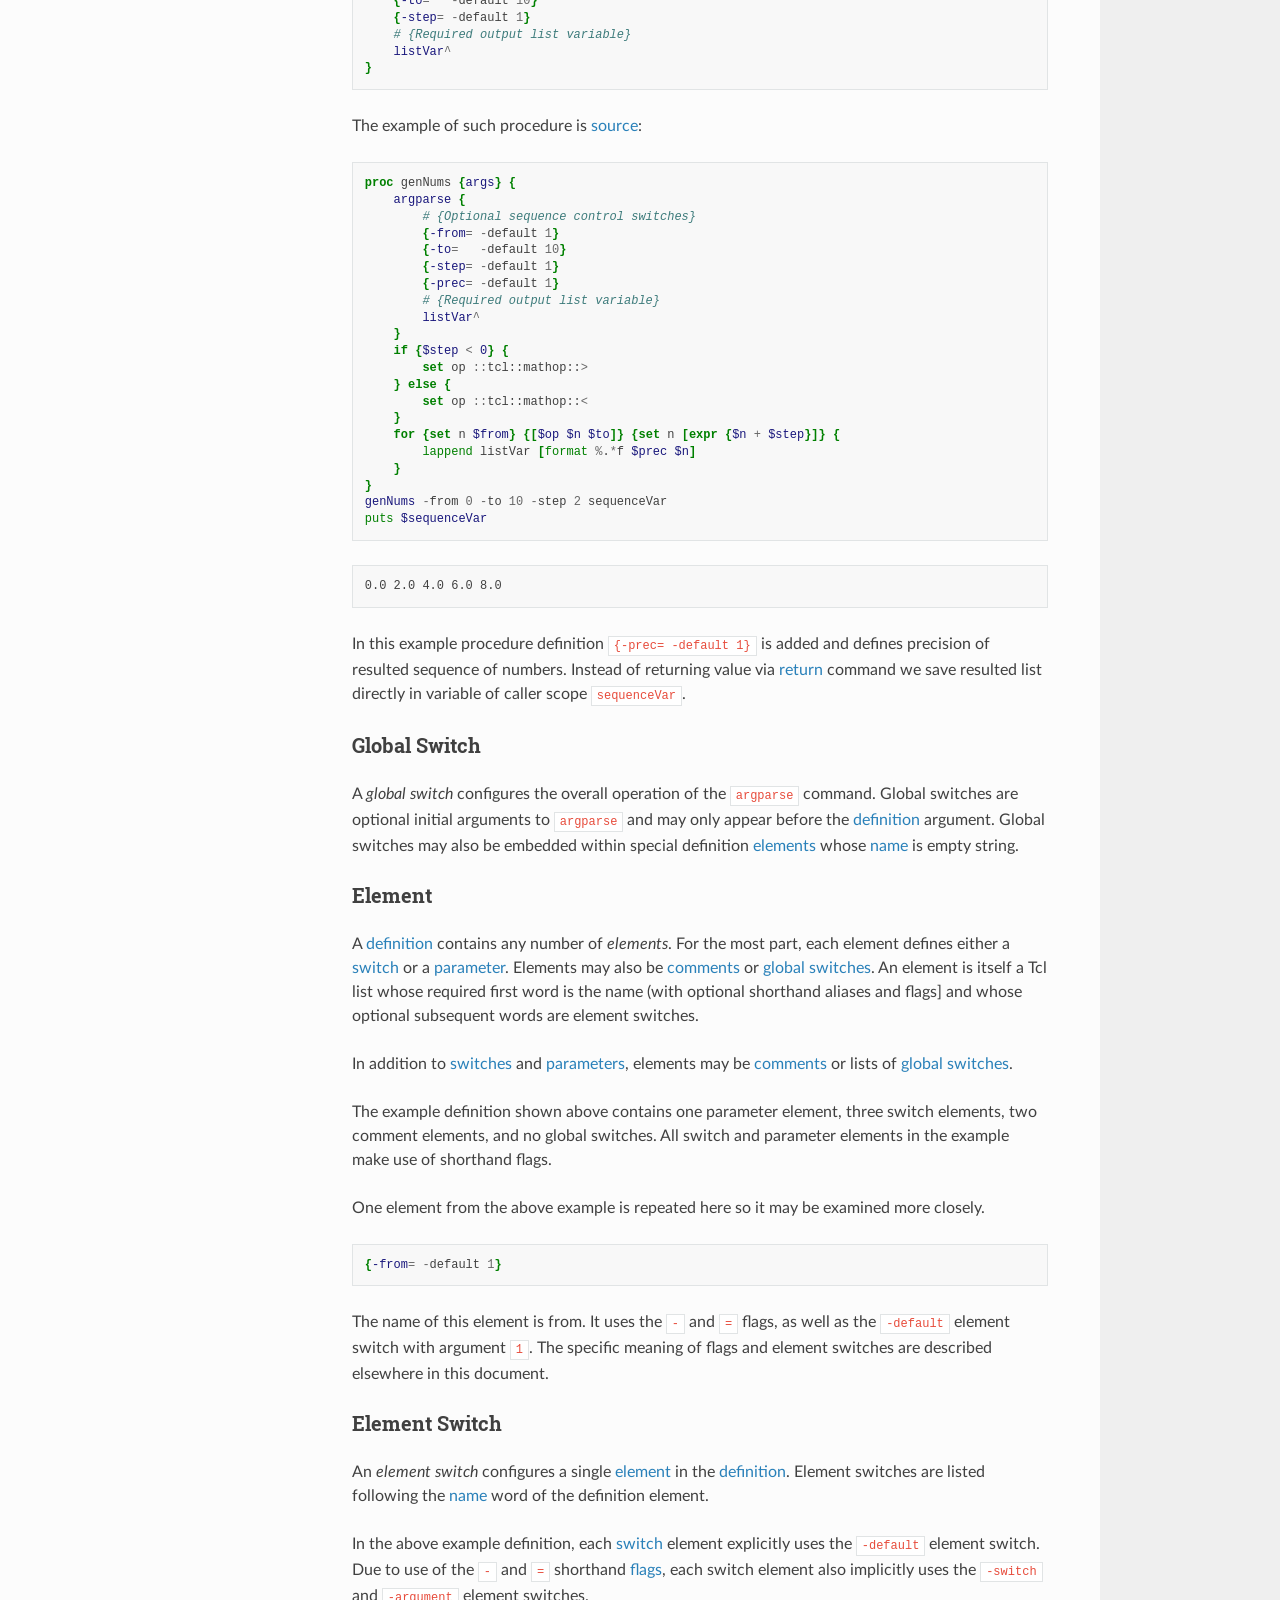
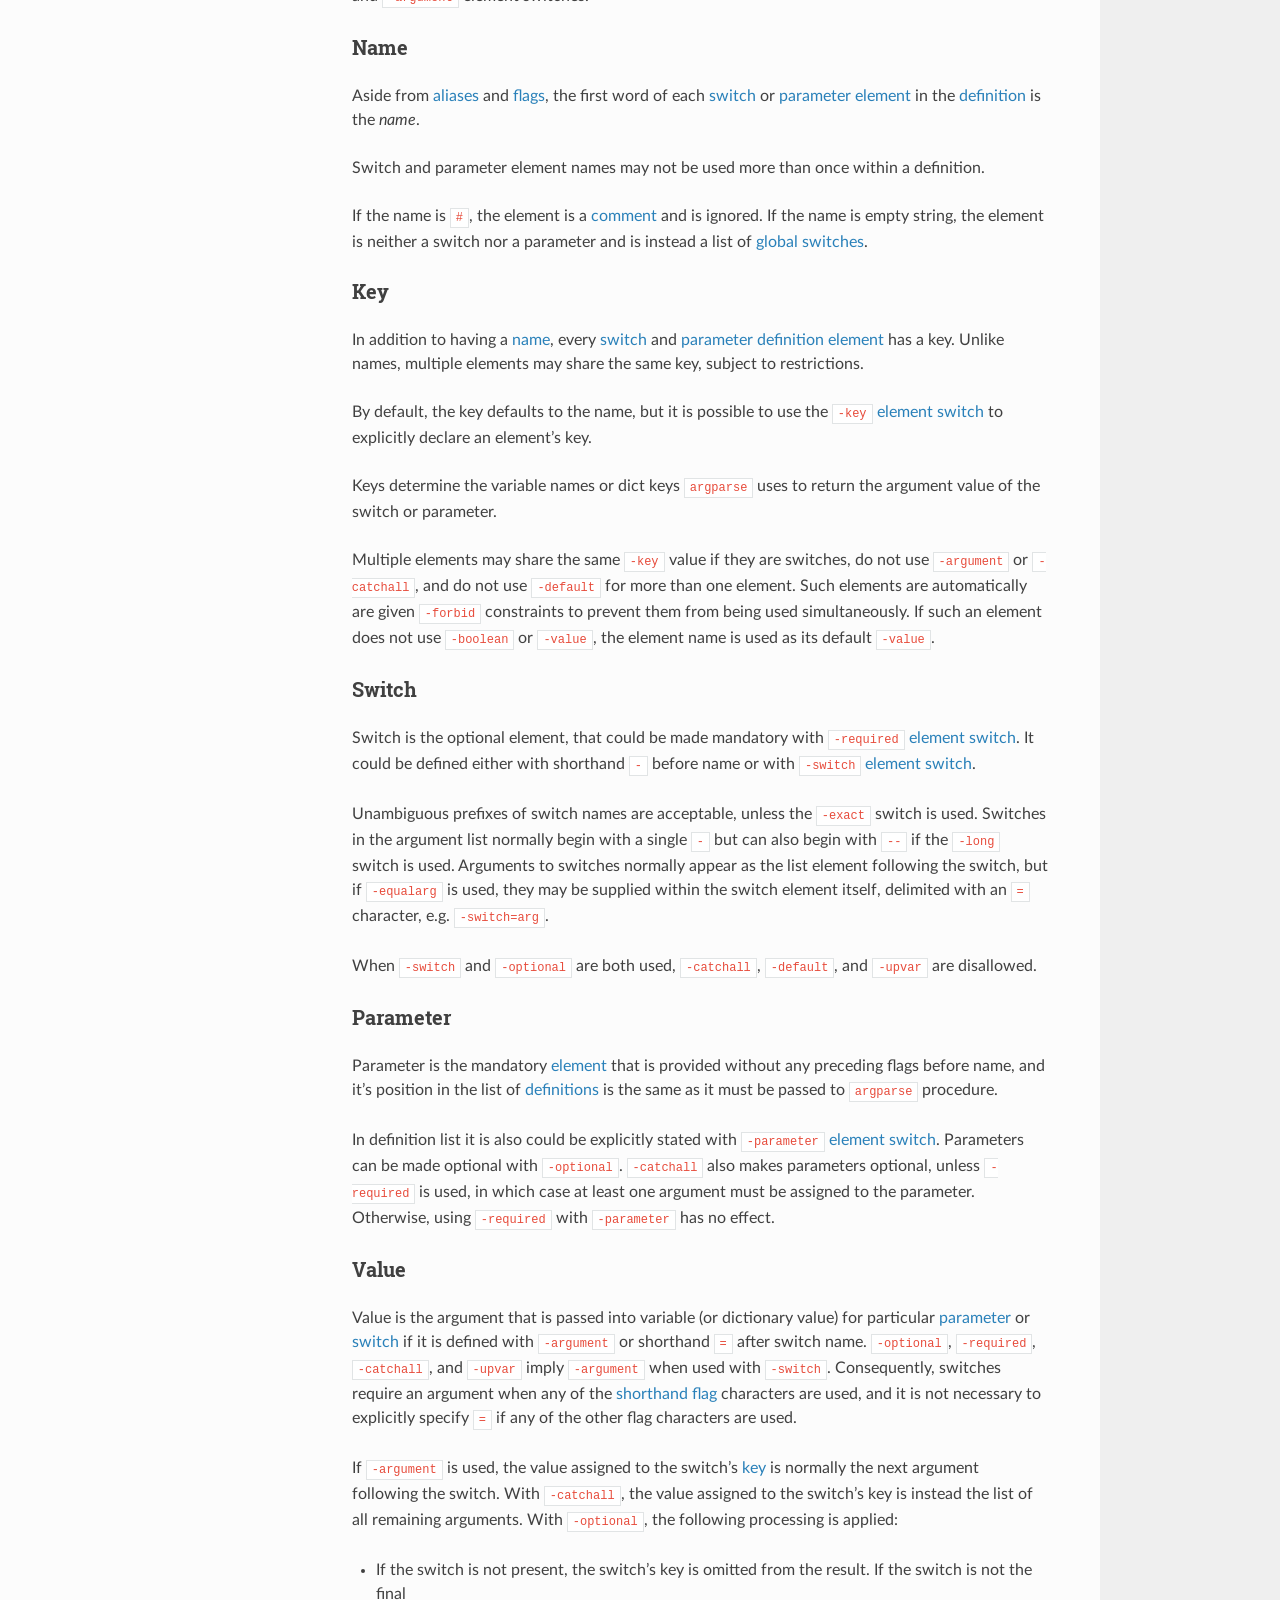
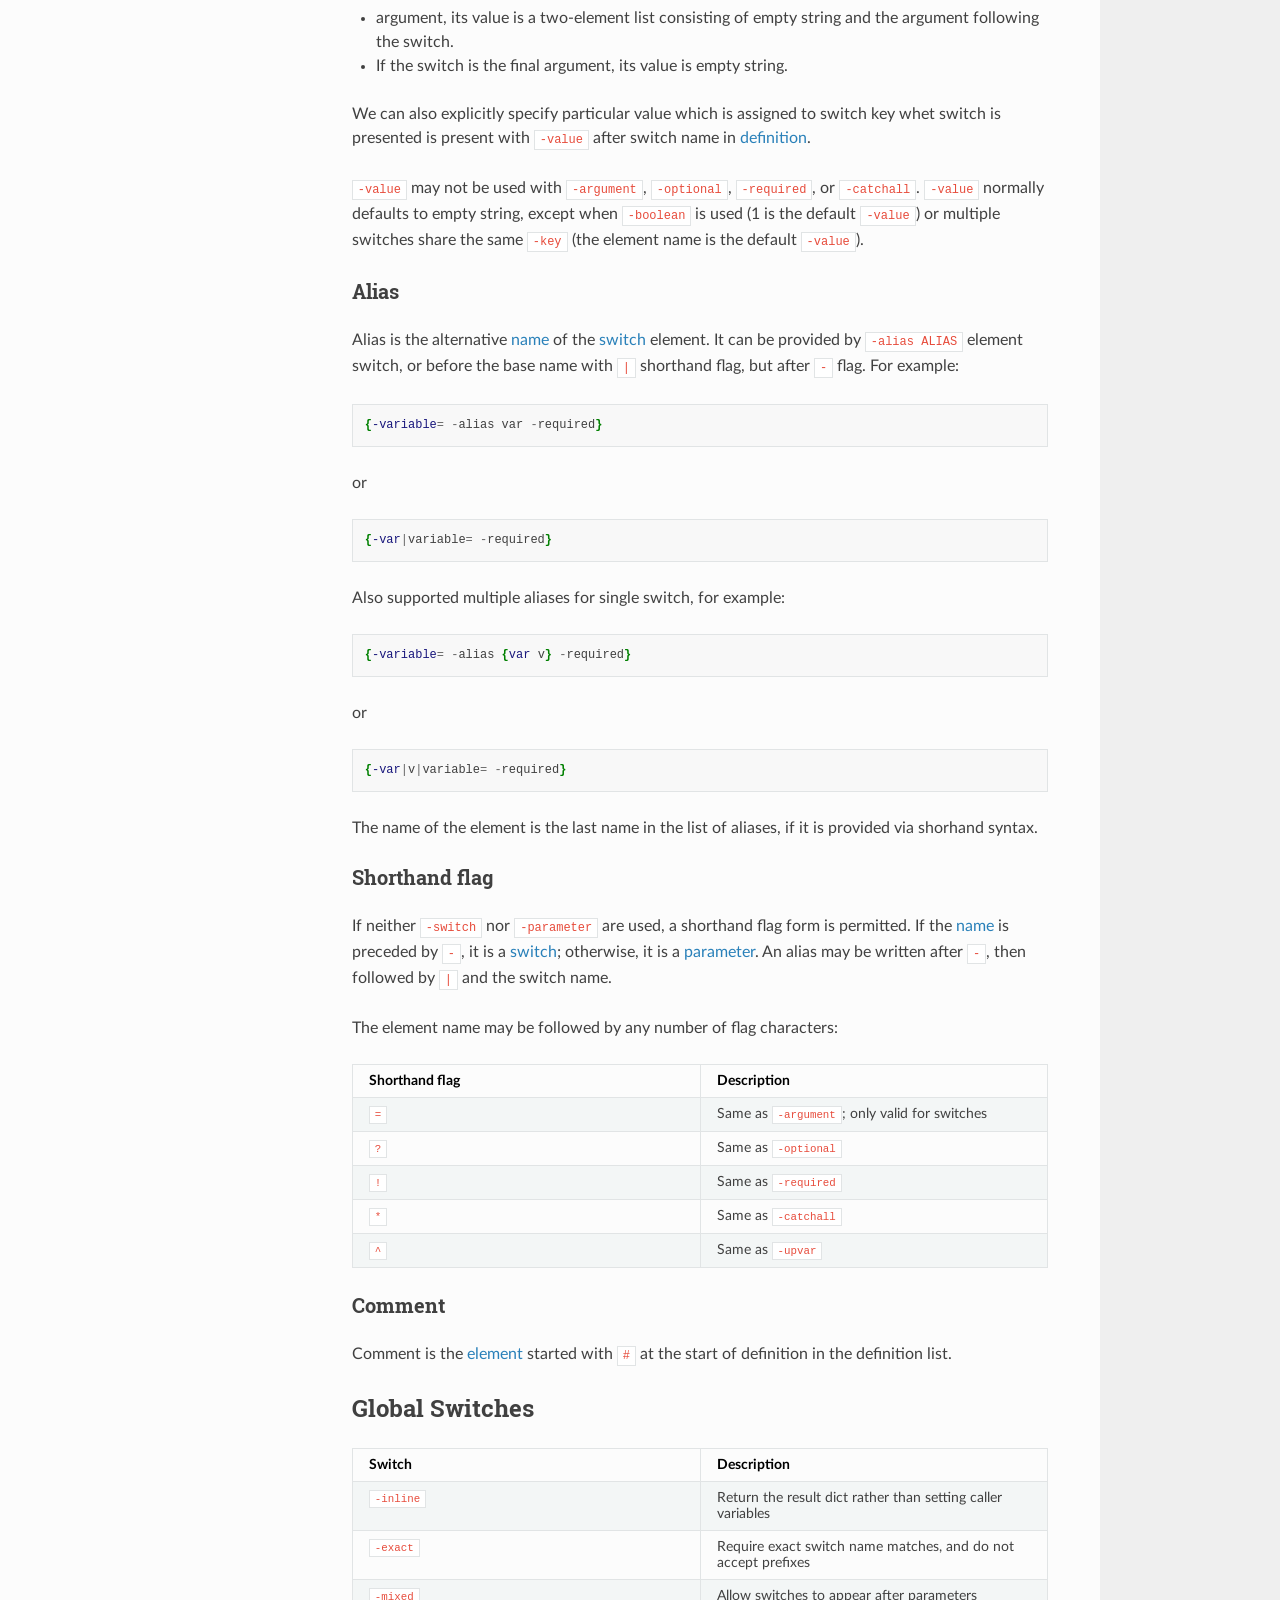
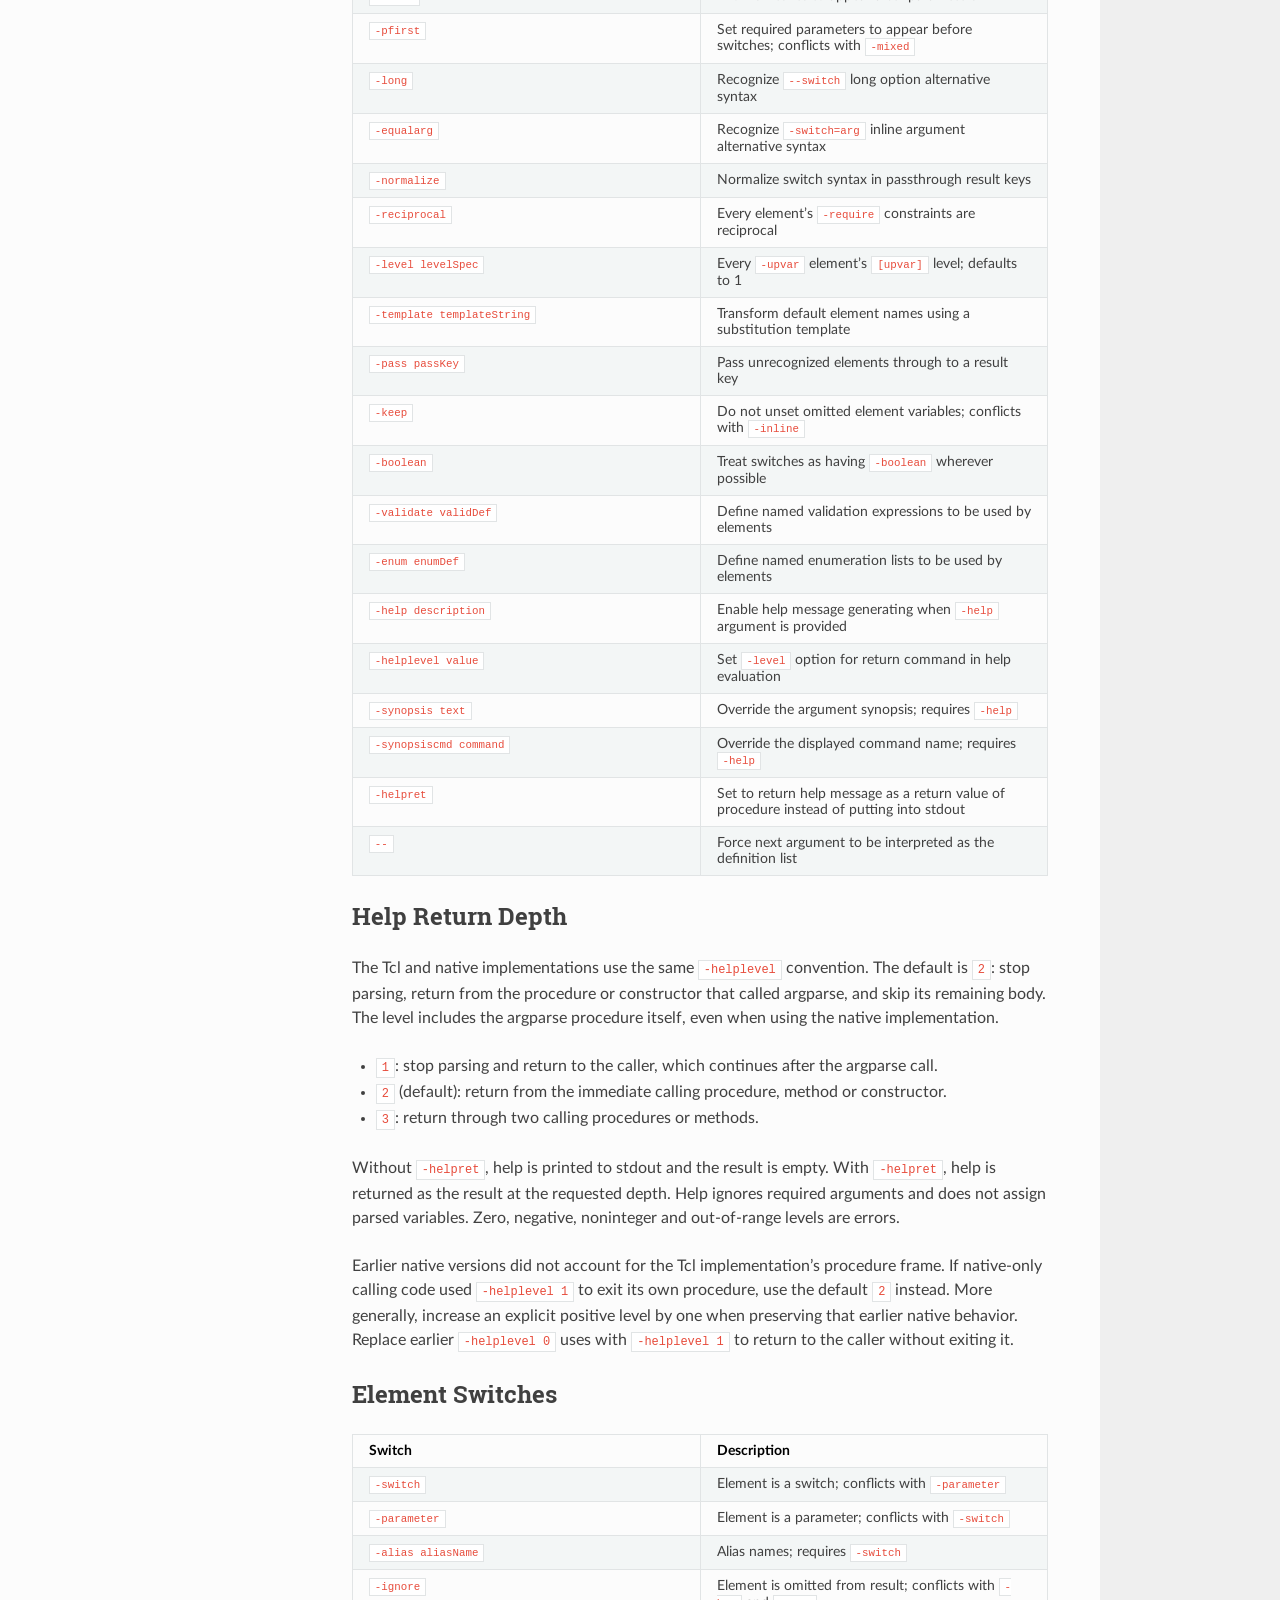
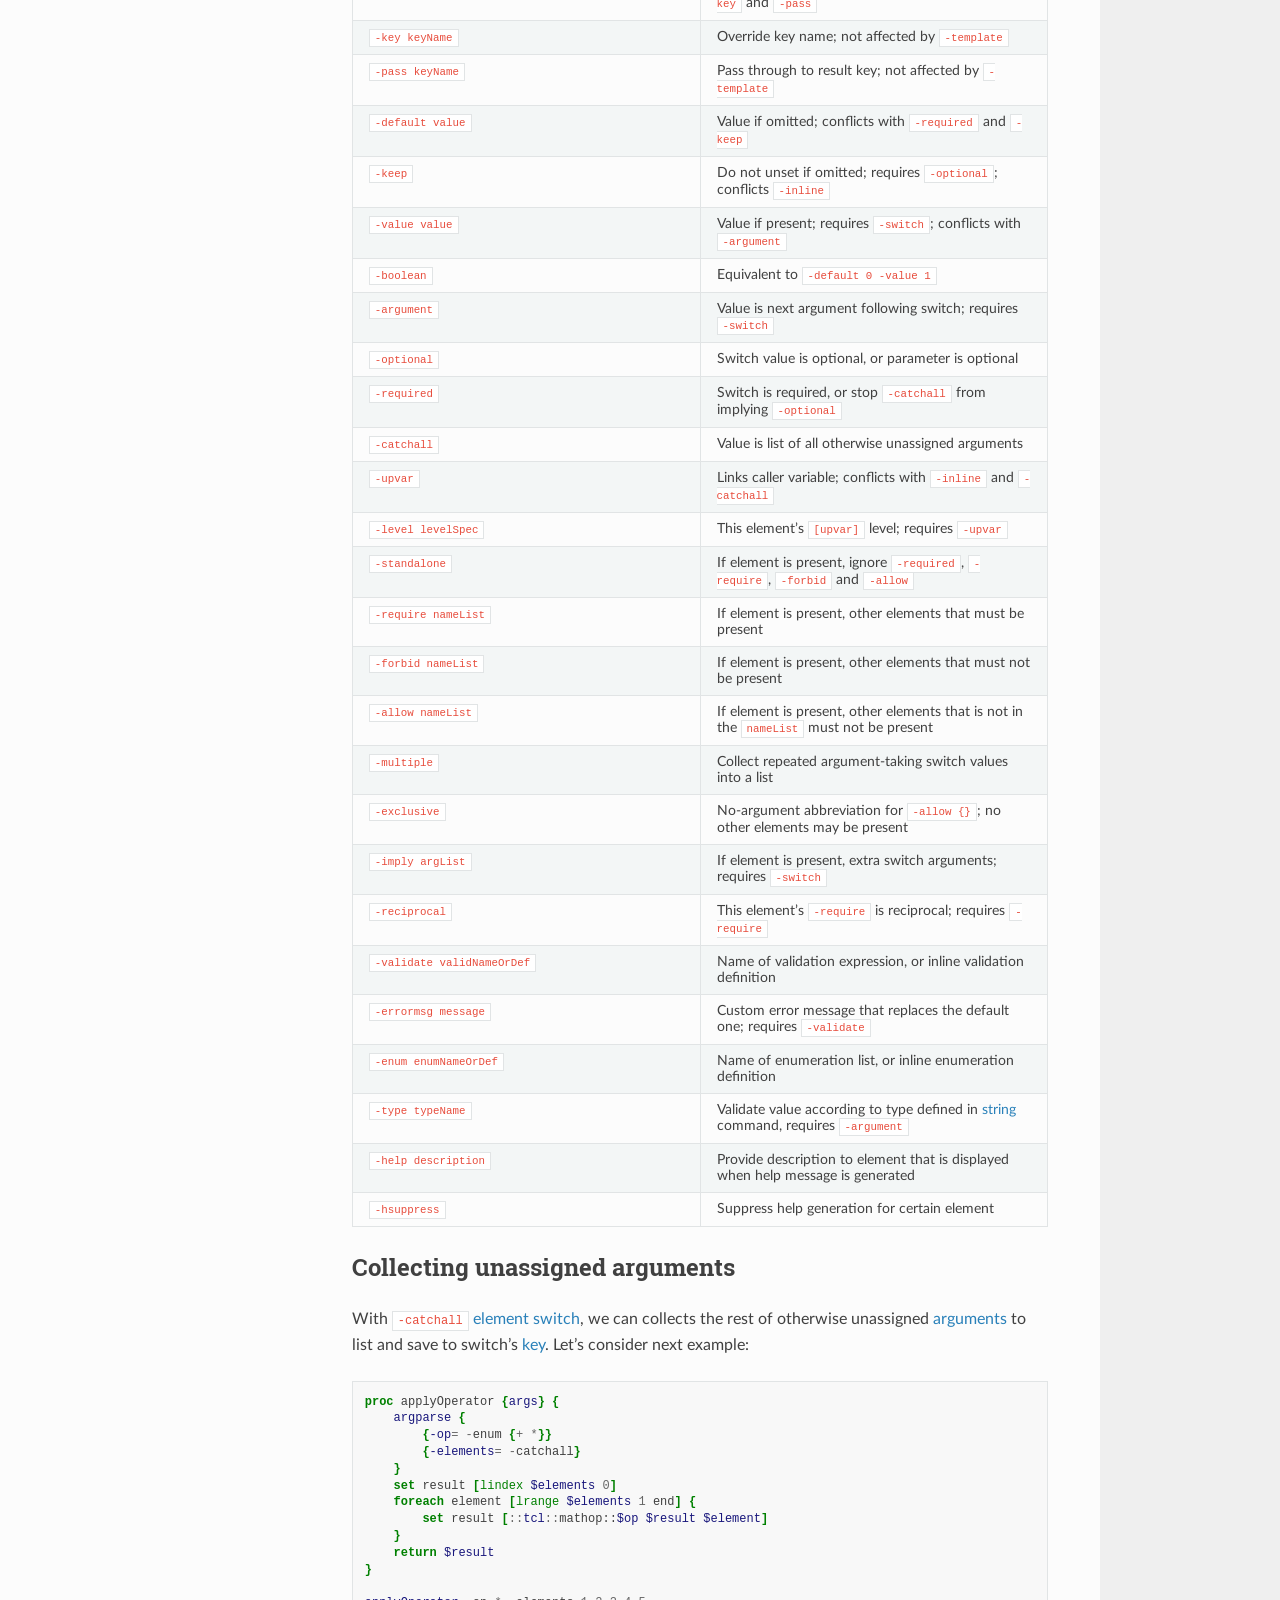
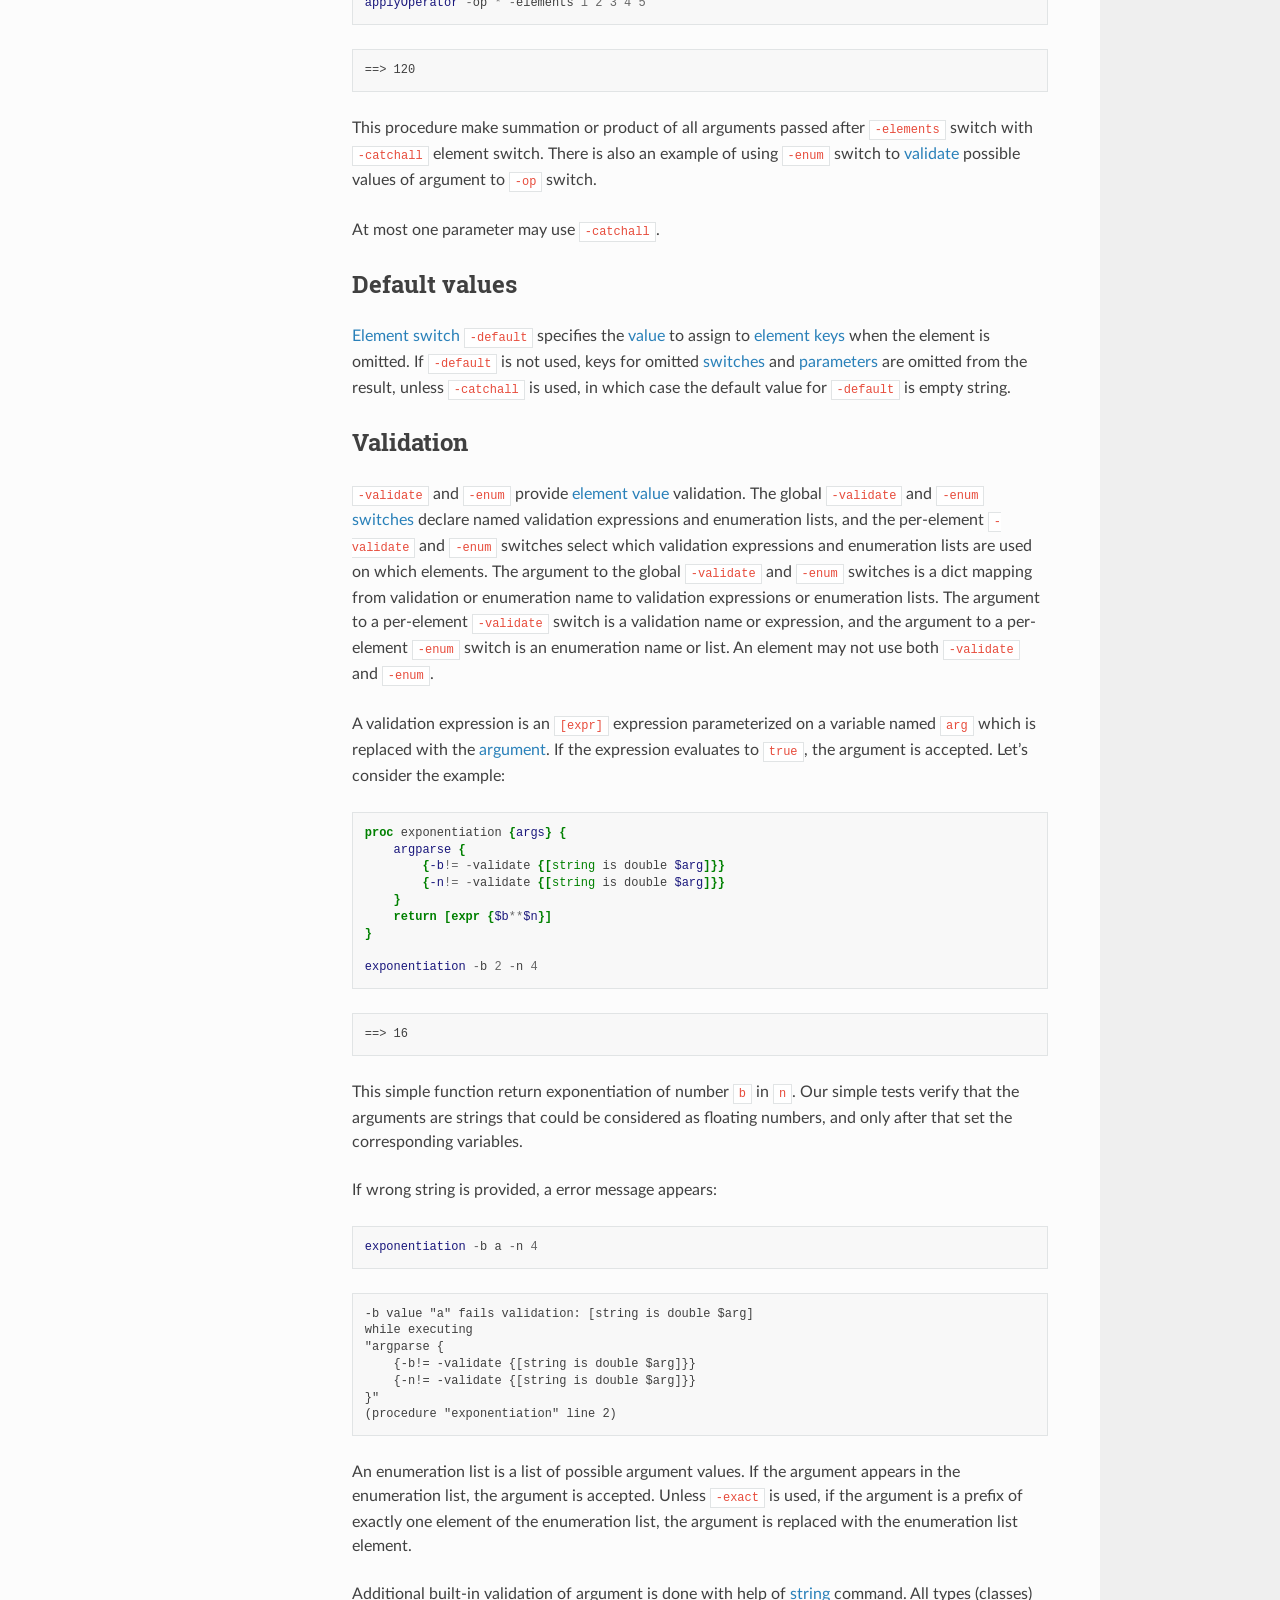
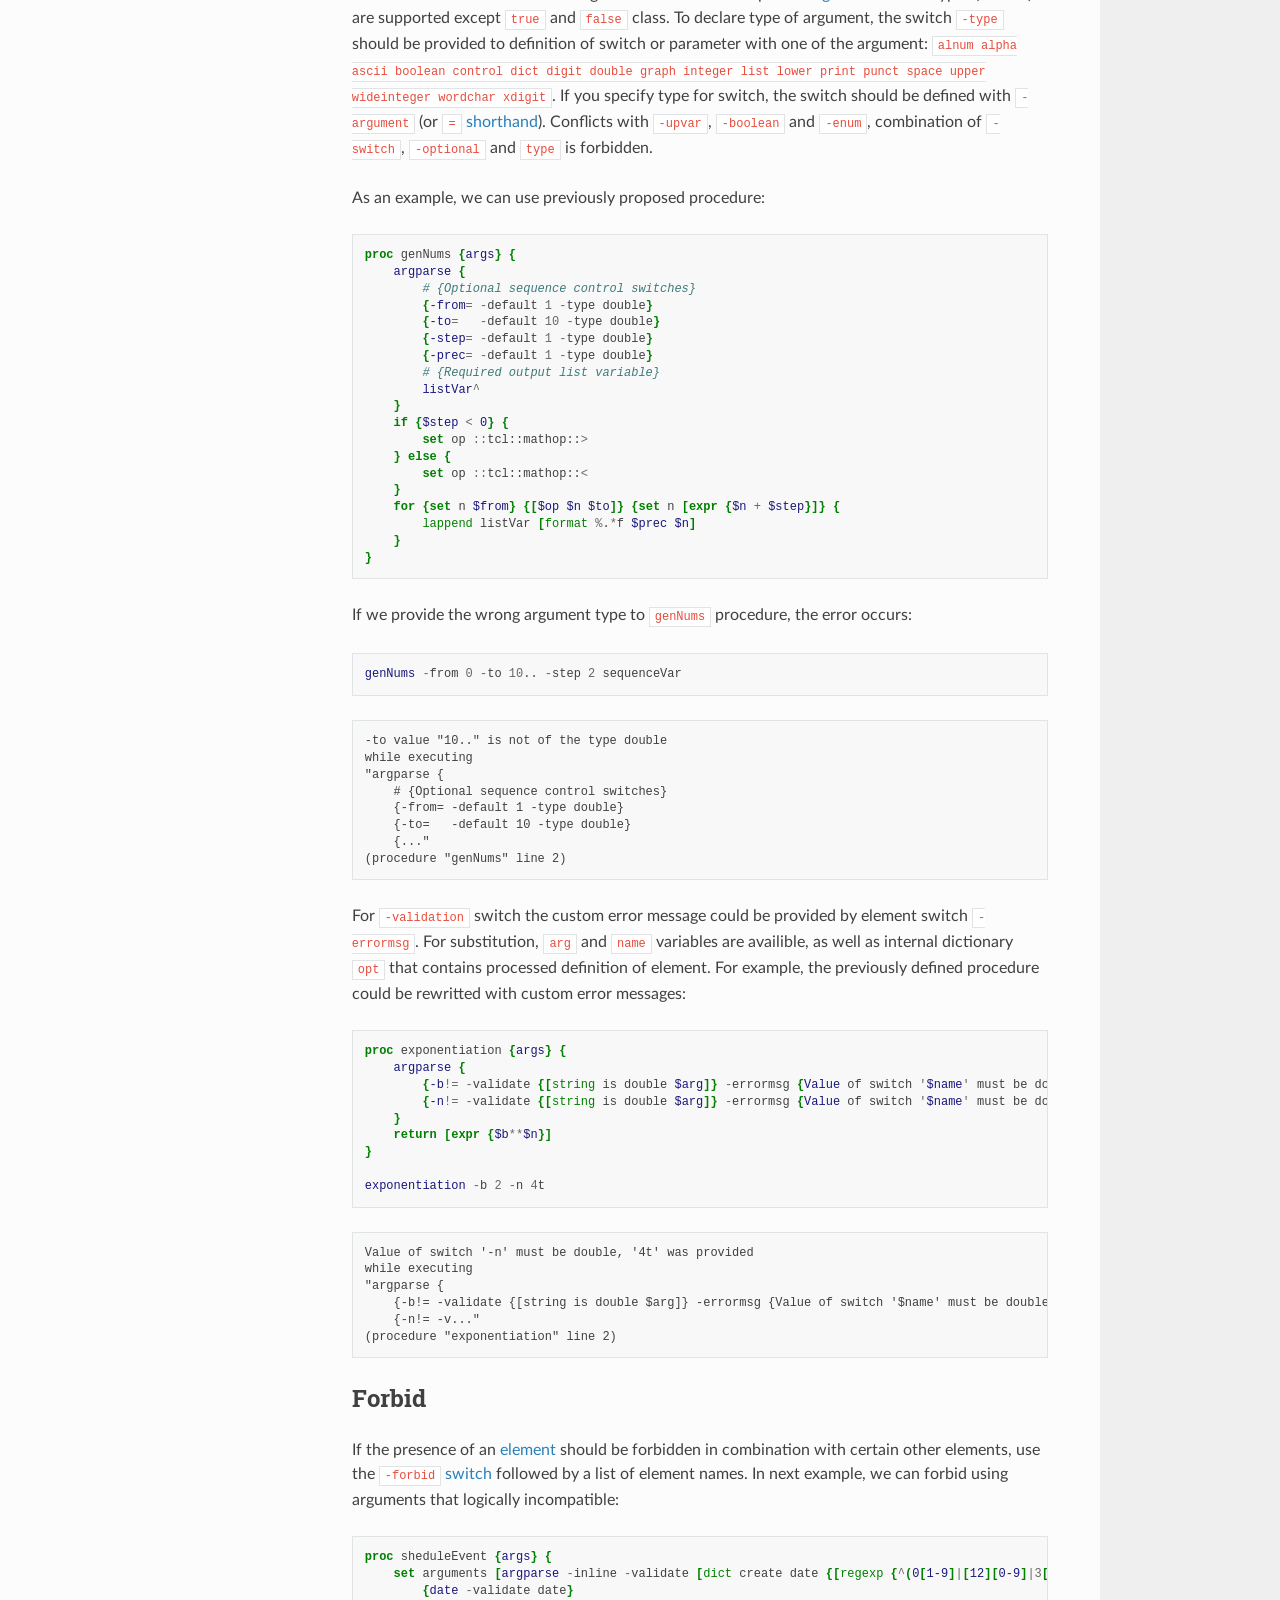
==== commit 9b70b0d5: "added -multiple switch to elements" ====
--- a/docs/argparse.html
+++ b/docs/argparse.html
@@ -77,6 +77,7 @@
 <li class="toctree-l2"><a class="reference internal" href="#validation">Validation</a></li>
 <li class="toctree-l2"><a class="reference internal" href="#forbid">Forbid</a></li>
 <li class="toctree-l2"><a class="reference internal" href="#allow">Allow</a><ul>
+<li class="toctree-l3"><a class="reference internal" href="#repeated-switch-arguments">Repeated switch arguments</a></li>
 <li class="toctree-l3"><a class="reference internal" href="#exclusive-elements">Exclusive elements</a></li>
 </ul>
 </li>
@@ -667,31 +668,34 @@
 <tr class="row-odd"><td><p><code class="docutils literal notranslate"><span class="pre">-allow</span> <span class="pre">nameList</span></code></p></td>
 <td><p>If element is present, other elements that is not in the <code class="docutils literal notranslate"><span class="pre">nameList</span></code> must not be present</p></td>
 </tr>
-<tr class="row-even"><td><p><code class="docutils literal notranslate"><span class="pre">-exclusive</span></code></p></td>
+<tr class="row-even"><td><p><code class="docutils literal notranslate"><span class="pre">-multiple</span></code></p></td>
+<td><p>Collect repeated argument-taking switch values into a list</p></td>
+</tr>
+<tr class="row-odd"><td><p><code class="docutils literal notranslate"><span class="pre">-exclusive</span></code></p></td>
 <td><p>No-argument abbreviation for <code class="docutils literal notranslate"><span class="pre">-allow</span> <span class="pre">{}</span></code>; no other elements may be present</p></td>
 </tr>
-<tr class="row-odd"><td><p><code class="docutils literal notranslate"><span class="pre">-imply</span> <span class="pre">argList</span></code></p></td>
+<tr class="row-even"><td><p><code class="docutils literal notranslate"><span class="pre">-imply</span> <span class="pre">argList</span></code></p></td>
 <td><p>If element is present, extra switch arguments; requires <code class="docutils literal notranslate"><span class="pre">-switch</span></code></p></td>
 </tr>
-<tr class="row-even"><td><p><code class="docutils literal notranslate"><span class="pre">-reciprocal</span></code></p></td>
+<tr class="row-odd"><td><p><code class="docutils literal notranslate"><span class="pre">-reciprocal</span></code></p></td>
 <td><p>This element’s <code class="docutils literal notranslate"><span class="pre">-require</span></code> is reciprocal; requires <code class="docutils literal notranslate"><span class="pre">-require</span></code></p></td>
 </tr>
-<tr class="row-odd"><td><p><code class="docutils literal notranslate"><span class="pre">-validate</span> <span class="pre">validNameOrDef</span></code></p></td>
+<tr class="row-even"><td><p><code class="docutils literal notranslate"><span class="pre">-validate</span> <span class="pre">validNameOrDef</span></code></p></td>
 <td><p>Name of validation expression, or inline validation definition</p></td>
 </tr>
-<tr class="row-even"><td><p><code class="docutils literal notranslate"><span class="pre">-errormsg</span> <span class="pre">message</span></code></p></td>
+<tr class="row-odd"><td><p><code class="docutils literal notranslate"><span class="pre">-errormsg</span> <span class="pre">message</span></code></p></td>
 <td><p>Custom error message that replaces the default one; requires <code class="docutils literal notranslate"><span class="pre">-validate</span></code></p></td>
 </tr>
-<tr class="row-odd"><td><p><code class="docutils literal notranslate"><span class="pre">-enum</span> <span class="pre">enumNameOrDef</span></code></p></td>
+<tr class="row-even"><td><p><code class="docutils literal notranslate"><span class="pre">-enum</span> <span class="pre">enumNameOrDef</span></code></p></td>
 <td><p>Name of enumeration list, or inline enumeration definition</p></td>
 </tr>
-<tr class="row-even"><td><p><code class="docutils literal notranslate"><span class="pre">-type</span> <span class="pre">typeName</span></code></p></td>
+<tr class="row-odd"><td><p><code class="docutils literal notranslate"><span class="pre">-type</span> <span class="pre">typeName</span></code></p></td>
 <td><p>Validate value according to type defined in <a class="reference external" href="https://www.tcl-lang.org/man/tcl9.0/TclCmd/index.html">string</a> command, requires <code class="docutils literal notranslate"><span class="pre">-argument</span></code></p></td>
 </tr>
-<tr class="row-odd"><td><p><code class="docutils literal notranslate"><span class="pre">-help</span> <span class="pre">description</span></code></p></td>
+<tr class="row-even"><td><p><code class="docutils literal notranslate"><span class="pre">-help</span> <span class="pre">description</span></code></p></td>
 <td><p>Provide description to element that is displayed when help message is generated</p></td>
 </tr>
-<tr class="row-even"><td><p><code class="docutils literal notranslate"><span class="pre">-hsuppress</span></code></p></td>
+<tr class="row-odd"><td><p><code class="docutils literal notranslate"><span class="pre">-hsuppress</span></code></p></td>
 <td><p>Suppress help generation for certain element</p></td>
 </tr>
 </tbody>
@@ -945,6 +949,47 @@
 (procedure "sheduleEvent" line 2)
 </pre></div>
 </div>
+<section id="repeated-switch-arguments">
+<span id="r-argparse-repeated-switch-arguments"></span><span id="r-3a3aargparseqzrepeated20switch20arguments"></span><h3>Repeated switch arguments<a class="headerlink" href="#repeated-switch-arguments" title="Link to this heading"></a></h3>
+<p>Use the no-argument element option <code class="docutils literal notranslate"><span class="pre">-multiple</span></code> on an argument-taking switch to collect every occurrence
+into a list, in command-line order. Without it, repeated switches retain their existing last-value-wins
+behavior.</p>
+<div class="highlight-tcl notranslate"><div class="highlight"><pre><span></span><span class="nv">argparse</span><span class="w"> </span><span class="o">-</span>inline<span class="w"> </span><span class="k">{</span>
+<span class="w">    </span><span class="k">{</span><span class="nv">-a</span><span class="o">=</span><span class="w"> </span><span class="o">-</span>multiple<span class="k">}</span>
+<span class="w">    </span><span class="nv">-b</span><span class="o">=</span>
+<span class="k">}</span><span class="w"> </span><span class="k">{</span><span class="nv">-a</span><span class="w"> </span><span class="mi">1</span><span class="w"> </span><span class="o">-</span>b<span class="w"> </span><span class="mi">2</span><span class="w"> </span><span class="o">-</span>a<span class="w"> </span><span class="mi">3</span><span class="k">}</span>
+<span class="c"># Returns: a {1 3} b 2</span>
+</pre></div>
+</div>
+<p>One occurrence produces a one-element list. Each argument remains one element, including an empty string
+or a value that itself contains a list; values are never flattened:</p>
+<div class="highlight-tcl notranslate"><div class="highlight"><pre><span></span><span class="nv">argparse</span><span class="w"> </span><span class="o">-</span>inline<span class="w"> </span><span class="k">{{</span><span class="nv">-a</span><span class="o">=</span><span class="w"> </span><span class="o">-</span>multiple<span class="k">}}</span><span class="w"> </span><span class="k">{</span><span class="nv">-a</span><span class="w"> </span><span class="k">{</span><span class="nv">x</span><span class="w"> </span>y<span class="k">}</span><span class="w"> </span><span class="o">-</span>a<span class="w"> </span><span class="k">{}</span><span class="w"> </span><span class="o">-</span>a<span class="w"> </span>z<span class="k">}</span>
+<span class="c"># Returns: a {{x y} {} z}</span>
+</pre></div>
+</div>
+<p>Aliases, unambiguous prefixes, <code class="docutils literal notranslate"><span class="pre">-long</span></code>, and <code class="docutils literal notranslate"><span class="pre">-equalarg</span></code> all collect into the same canonical element.
+<code class="docutils literal notranslate"><span class="pre">-type</span></code>, <code class="docutils literal notranslate"><span class="pre">-enum</span></code>, and <code class="docutils literal notranslate"><span class="pre">-validate</span></code> apply separately to each supplied value; enumeration prefixes are
+expanded before collection. A missing argument on any occurrence is an error.</p>
+<p>Omission follows the ordinary rules: without <code class="docutils literal notranslate"><span class="pre">-default</span></code> there is no result key, and a caller variable
+is unset unless <code class="docutils literal notranslate"><span class="pre">-keep</span></code> applies. <code class="docutils literal notranslate"><span class="pre">-default</span></code> must be a valid Tcl list and represents the entire fallback
+list. For example, <code class="docutils literal notranslate"><span class="pre">{-a=</span> <span class="pre">-multiple</span> <span class="pre">-default</span> <span class="pre">{}}</span></code> supplies an empty list when omitted, while
+<code class="docutils literal notranslate"><span class="pre">{-a=</span> <span class="pre">-multiple</span> <span class="pre">-default</span> <span class="pre">{x</span> <span class="pre">y}}</span></code> supplies two default values. Explicit occurrences replace the whole
+default; it is never prepended. As with ordinary defaults, fallback values are not passed through type,
+enumeration, or expression validation. <code class="docutils literal notranslate"><span class="pre">-keep</span></code> does not append new values to an existing caller variable.</p>
+<p><code class="docutils literal notranslate"><span class="pre">-required</span></code> demands at least one occurrence. Constraints such as <code class="docutils literal notranslate"><span class="pre">-require</span></code>, <code class="docutils literal notranslate"><span class="pre">-allow</span></code>, <code class="docutils literal notranslate"><span class="pre">-forbid</span></code>, and
+<code class="docutils literal notranslate"><span class="pre">-exclusive</span></code> still operate on element presence: repeating a switch does not introduce a new element,
+and default values do not count as explicit presence. Shared-key restrictions remain unchanged.</p>
+<p><code class="docutils literal notranslate"><span class="pre">-pass</span></code> preserves every occurrence using the normal pass-through rules. With <code class="docutils literal notranslate"><span class="pre">-normalize</span></code>, an omitted
+switch’s default list becomes repeated switch/value pairs; an empty default adds no pairs. For example,
+<code class="docutils literal notranslate"><span class="pre">{-a=</span> <span class="pre">-multiple</span> <span class="pre">-pass</span> <span class="pre">forwarded</span> <span class="pre">-default</span> <span class="pre">{x</span> <span class="pre">y}}</span></code> produces <code class="docutils literal notranslate"><span class="pre">{-a</span> <span class="pre">x</span> <span class="pre">-a</span> <span class="pre">y}</span></code> in <code class="docutils literal notranslate"><span class="pre">forwarded</span></code> when normalized.</p>
+<p><code class="docutils literal notranslate"><span class="pre">-multiple</span></code> requires an argument-taking switch (use <code class="docutils literal notranslate"><span class="pre">=</span></code> or <code class="docutils literal notranslate"><span class="pre">-argument</span></code>, or an option such as <code class="docutils literal notranslate"><span class="pre">-type</span></code>
+that already implies an argument). It does not itself imply <code class="docutils literal notranslate"><span class="pre">-argument</span></code>. It conflicts with <code class="docutils literal notranslate"><span class="pre">-parameter</span></code>,
+<code class="docutils literal notranslate"><span class="pre">-optional</span></code>, <code class="docutils literal notranslate"><span class="pre">-catchall</span></code>, <code class="docutils literal notranslate"><span class="pre">-upvar</span></code>, <code class="docutils literal notranslate"><span class="pre">-boolean</span></code>, and <code class="docutils literal notranslate"><span class="pre">-value</span></code>. Positional parameters, flags, optional
+switch arguments, and catchall switches therefore cannot use it.</p>
+<p>The generated synopsis shows <code class="docutils literal notranslate"><span class="pre">?-a</span> <span class="pre">value?</span> <span class="pre">...</span></code> for an optional repeatable switch and
+<code class="docutils literal notranslate"><span class="pre">-a</span> <span class="pre">value</span> <span class="pre">?-a</span> <span class="pre">value?</span> <span class="pre">...</span></code> for a required one. The ellipsis repeats the whole switch/value pair; it does
+not permit bare additional values. Repeated occurrences may be interleaved with other permitted switches.</p>
+</section>
 <section id="exclusive-elements">
 <span id="r-argparse-exclusive-elements"></span><span id="r-3a3aargparseqzexclusive20elements"></span><h3>Exclusive elements<a class="headerlink" href="#exclusive-elements" title="Link to this heading"></a></h3>
 <p>The no-argument element switch <code class="docutils literal notranslate"><span class="pre">-exclusive</span></code> abbreviates <code class="docutils literal notranslate"><span class="pre">-allow</span> <span class="pre">{}</span></code>. It can be used on a switch or a
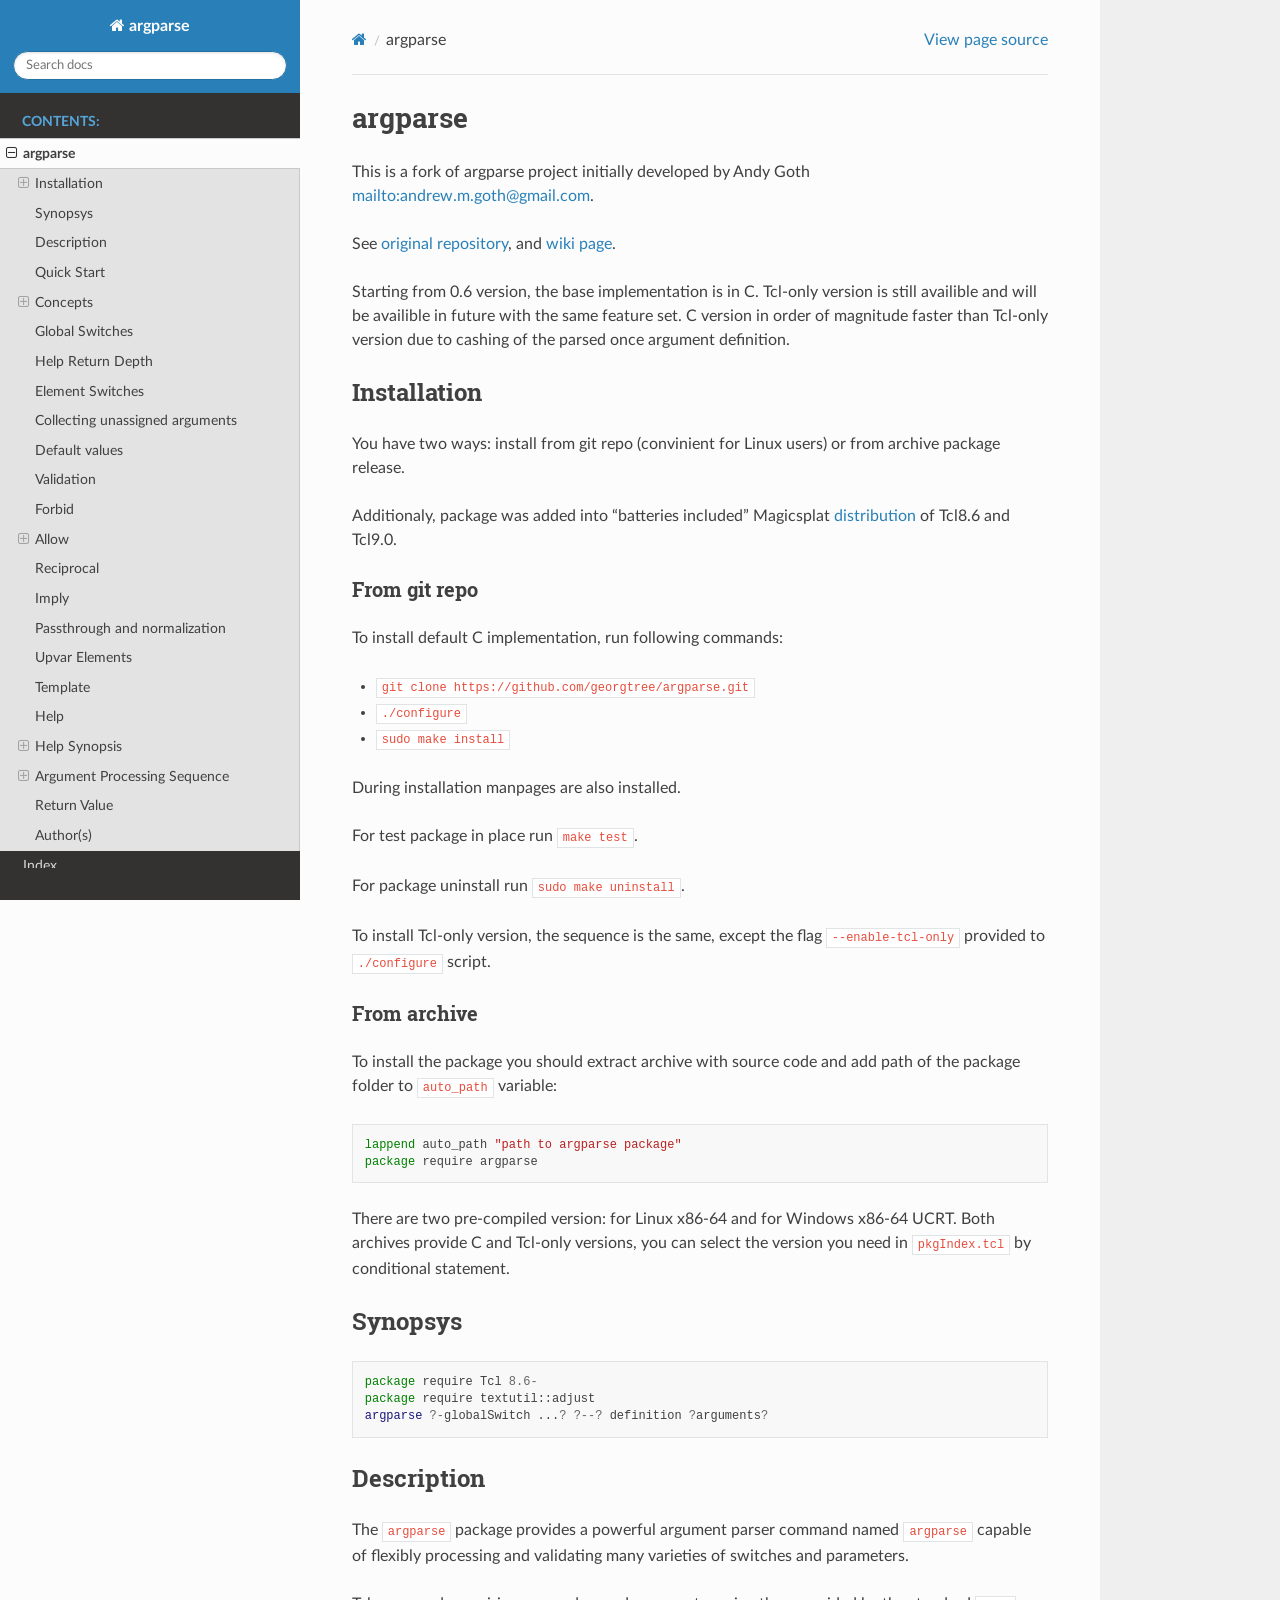
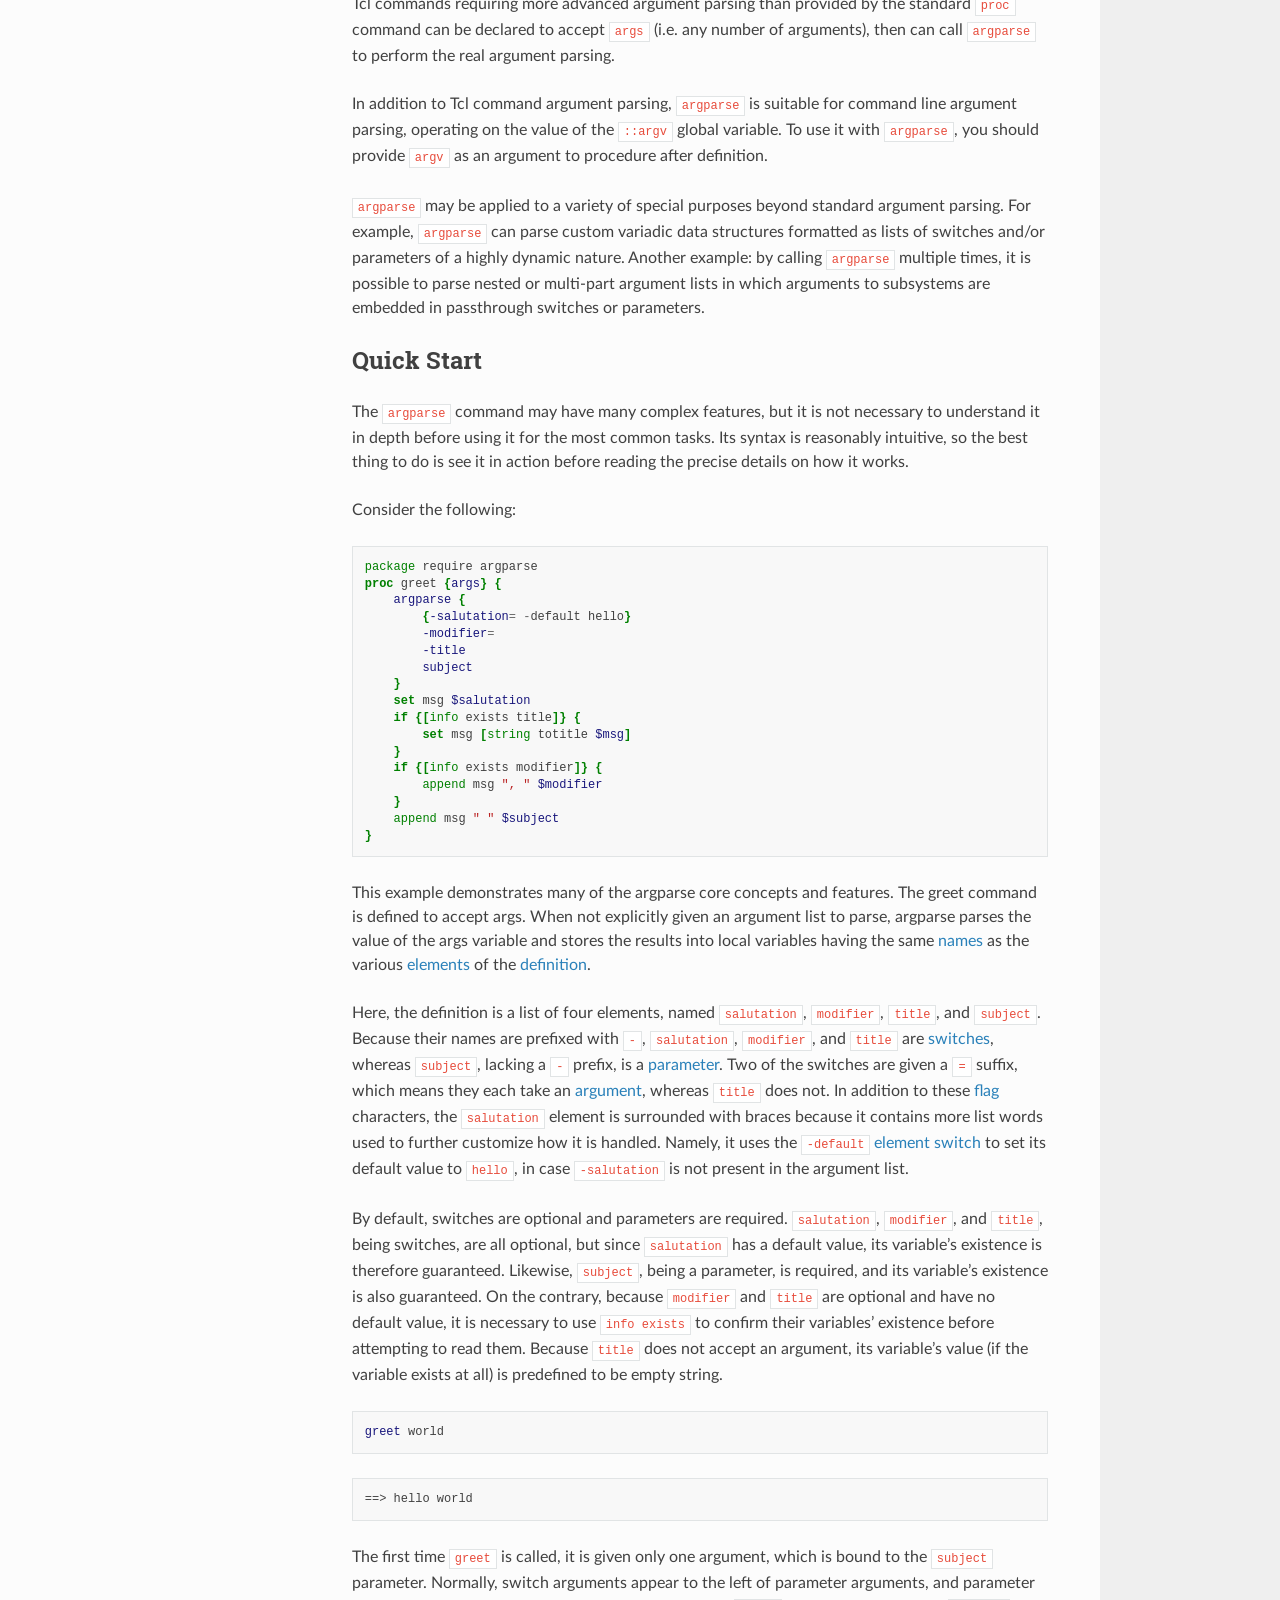
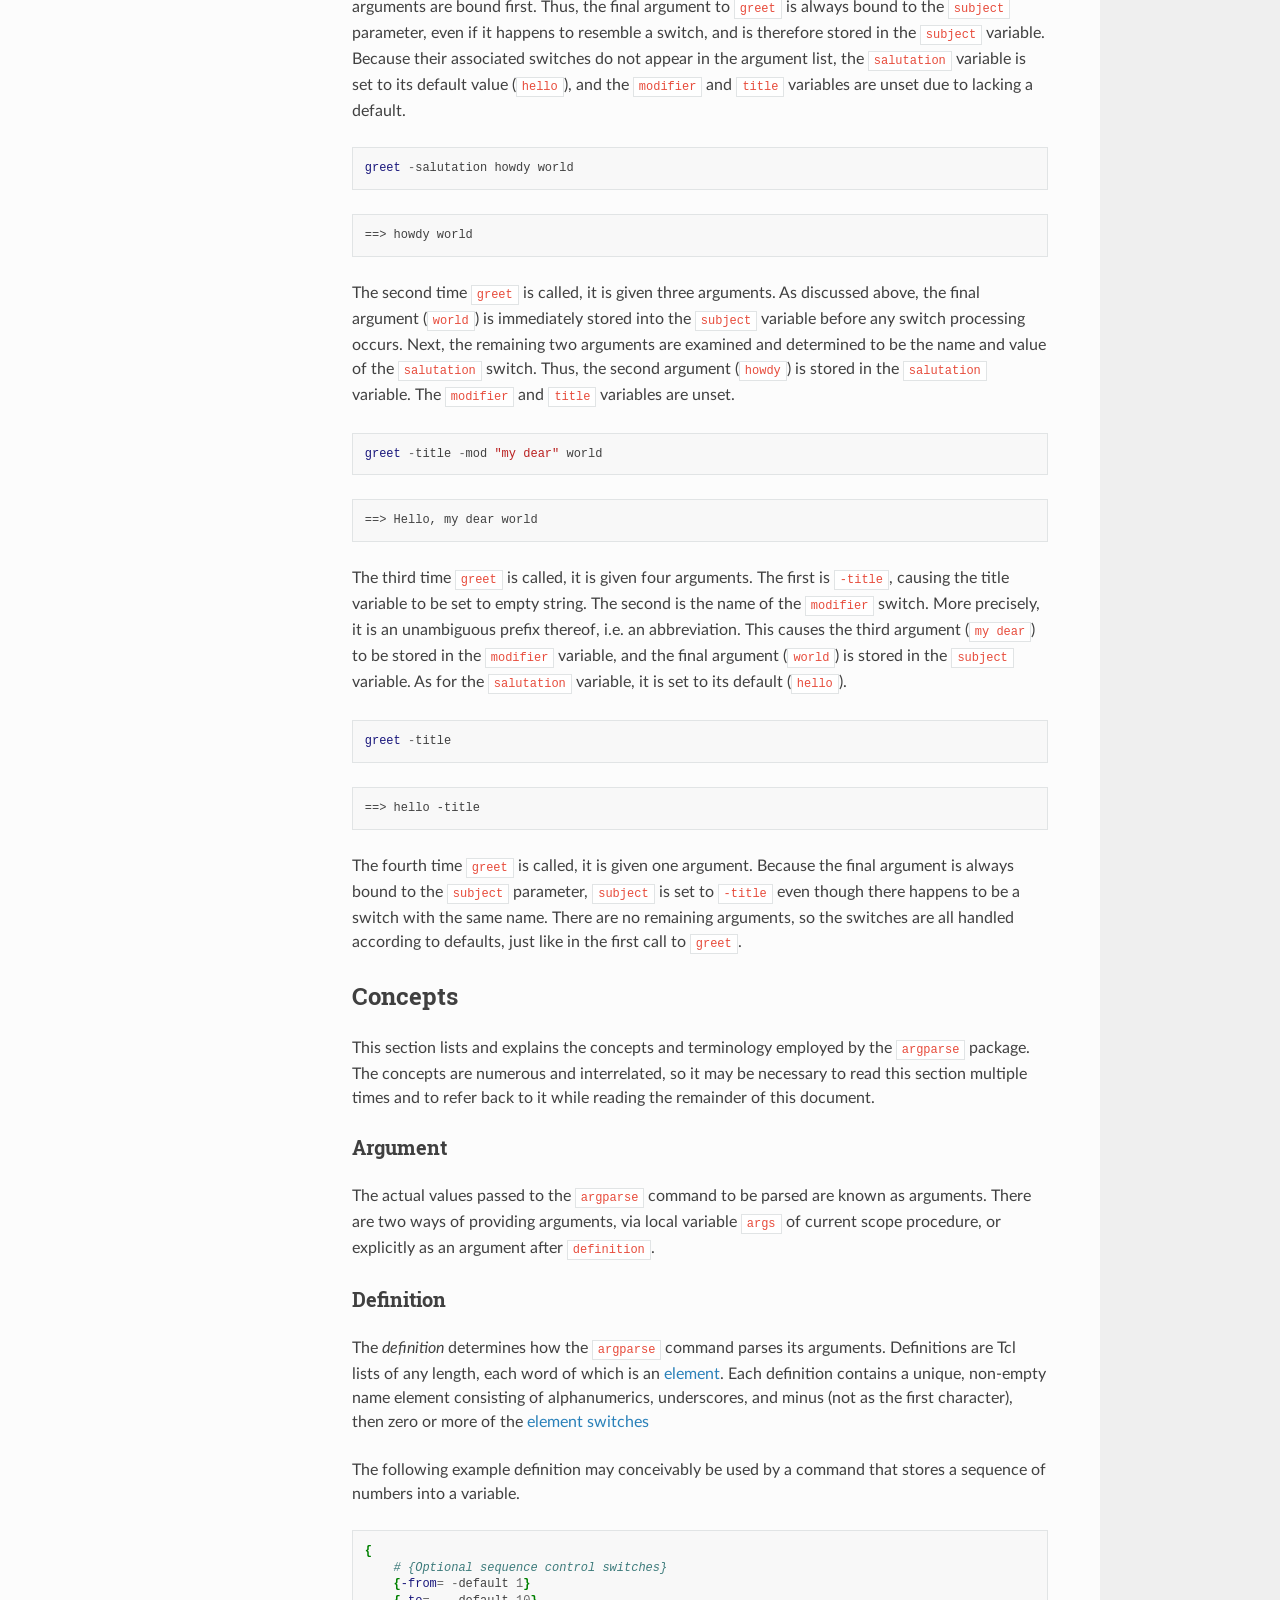
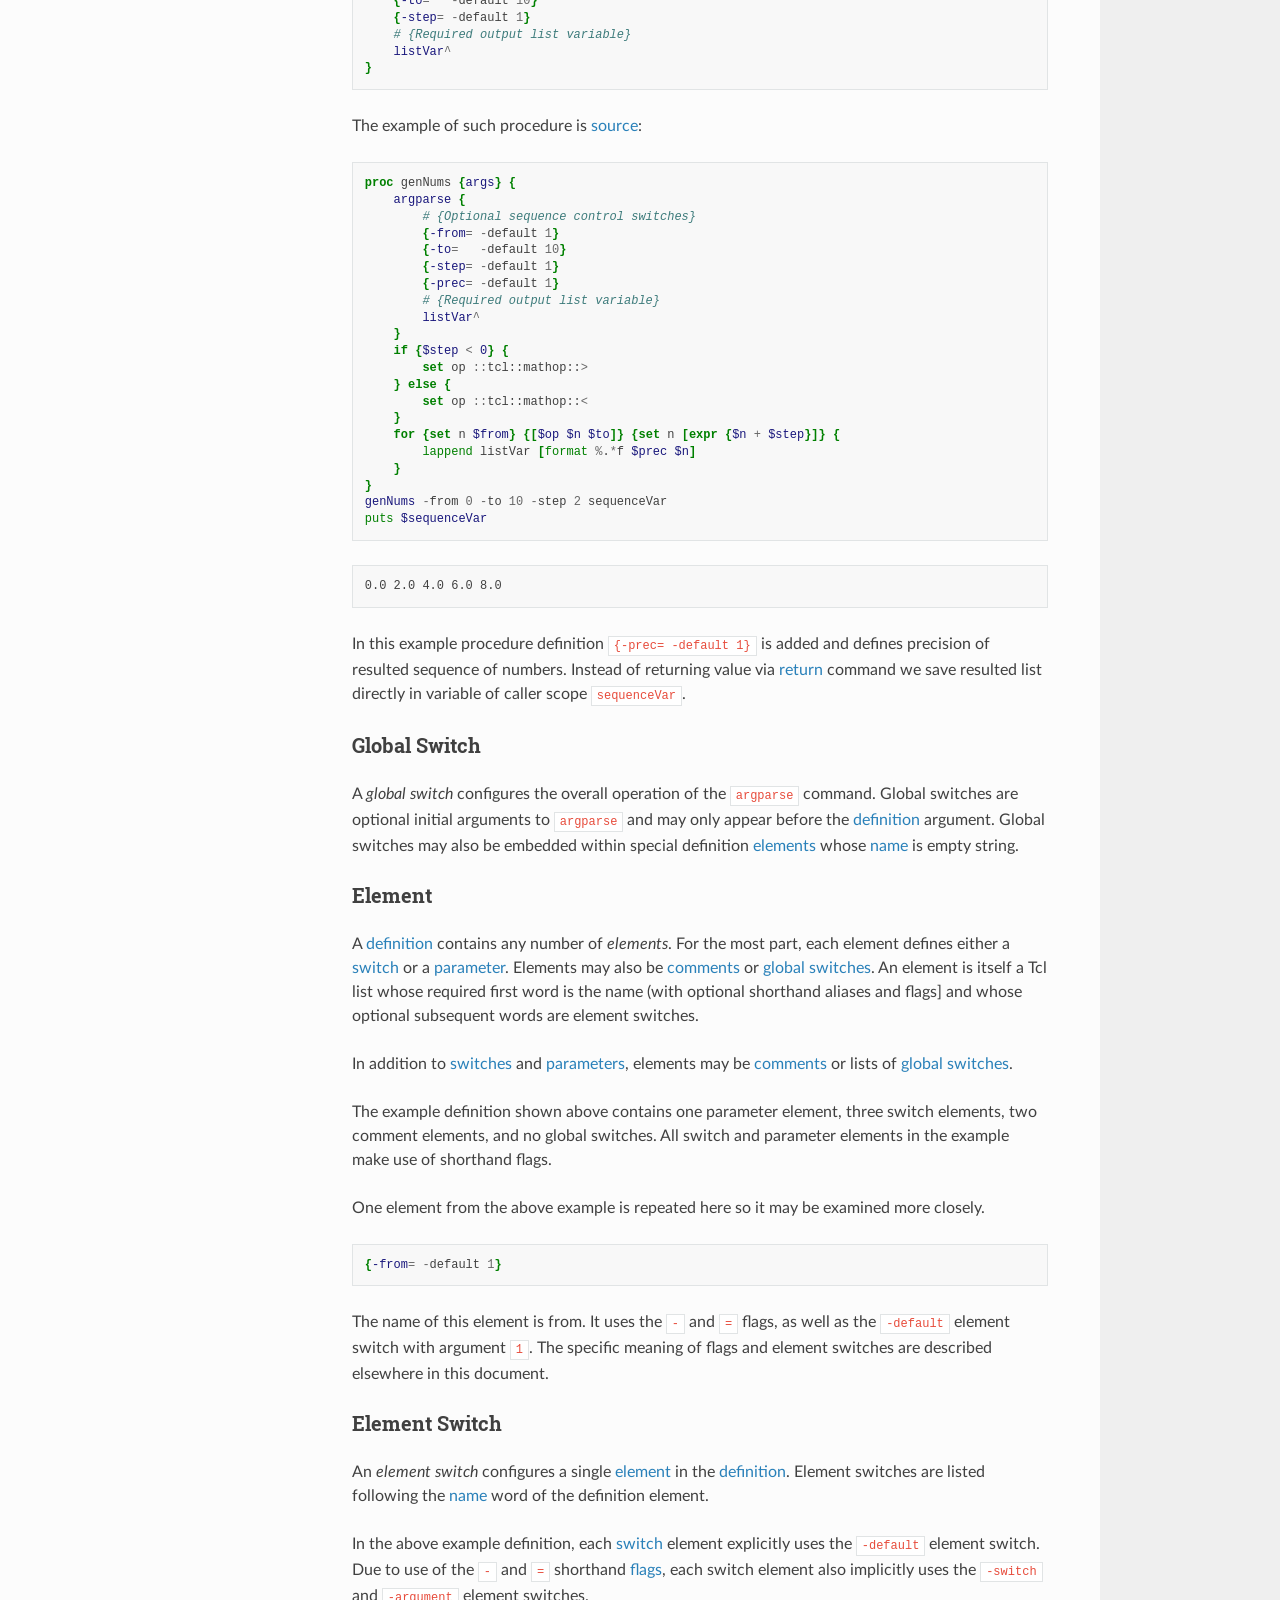
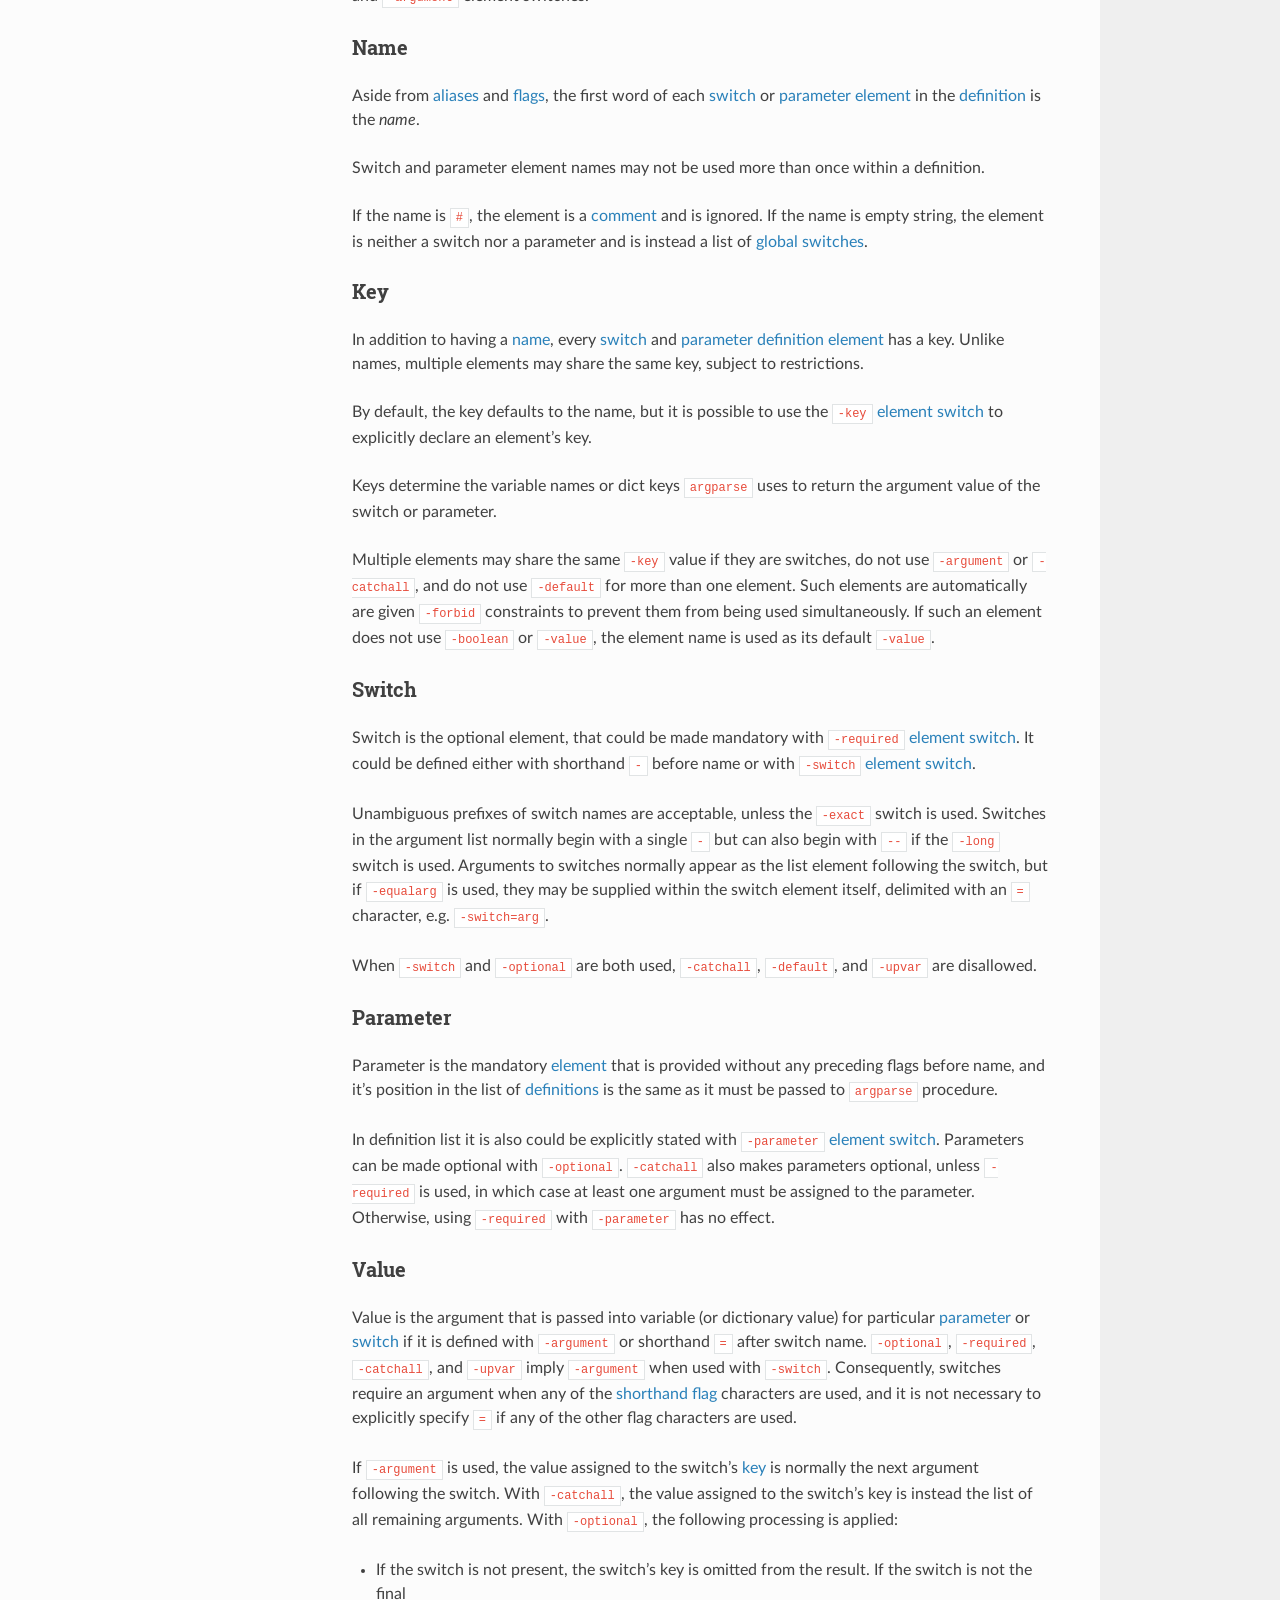
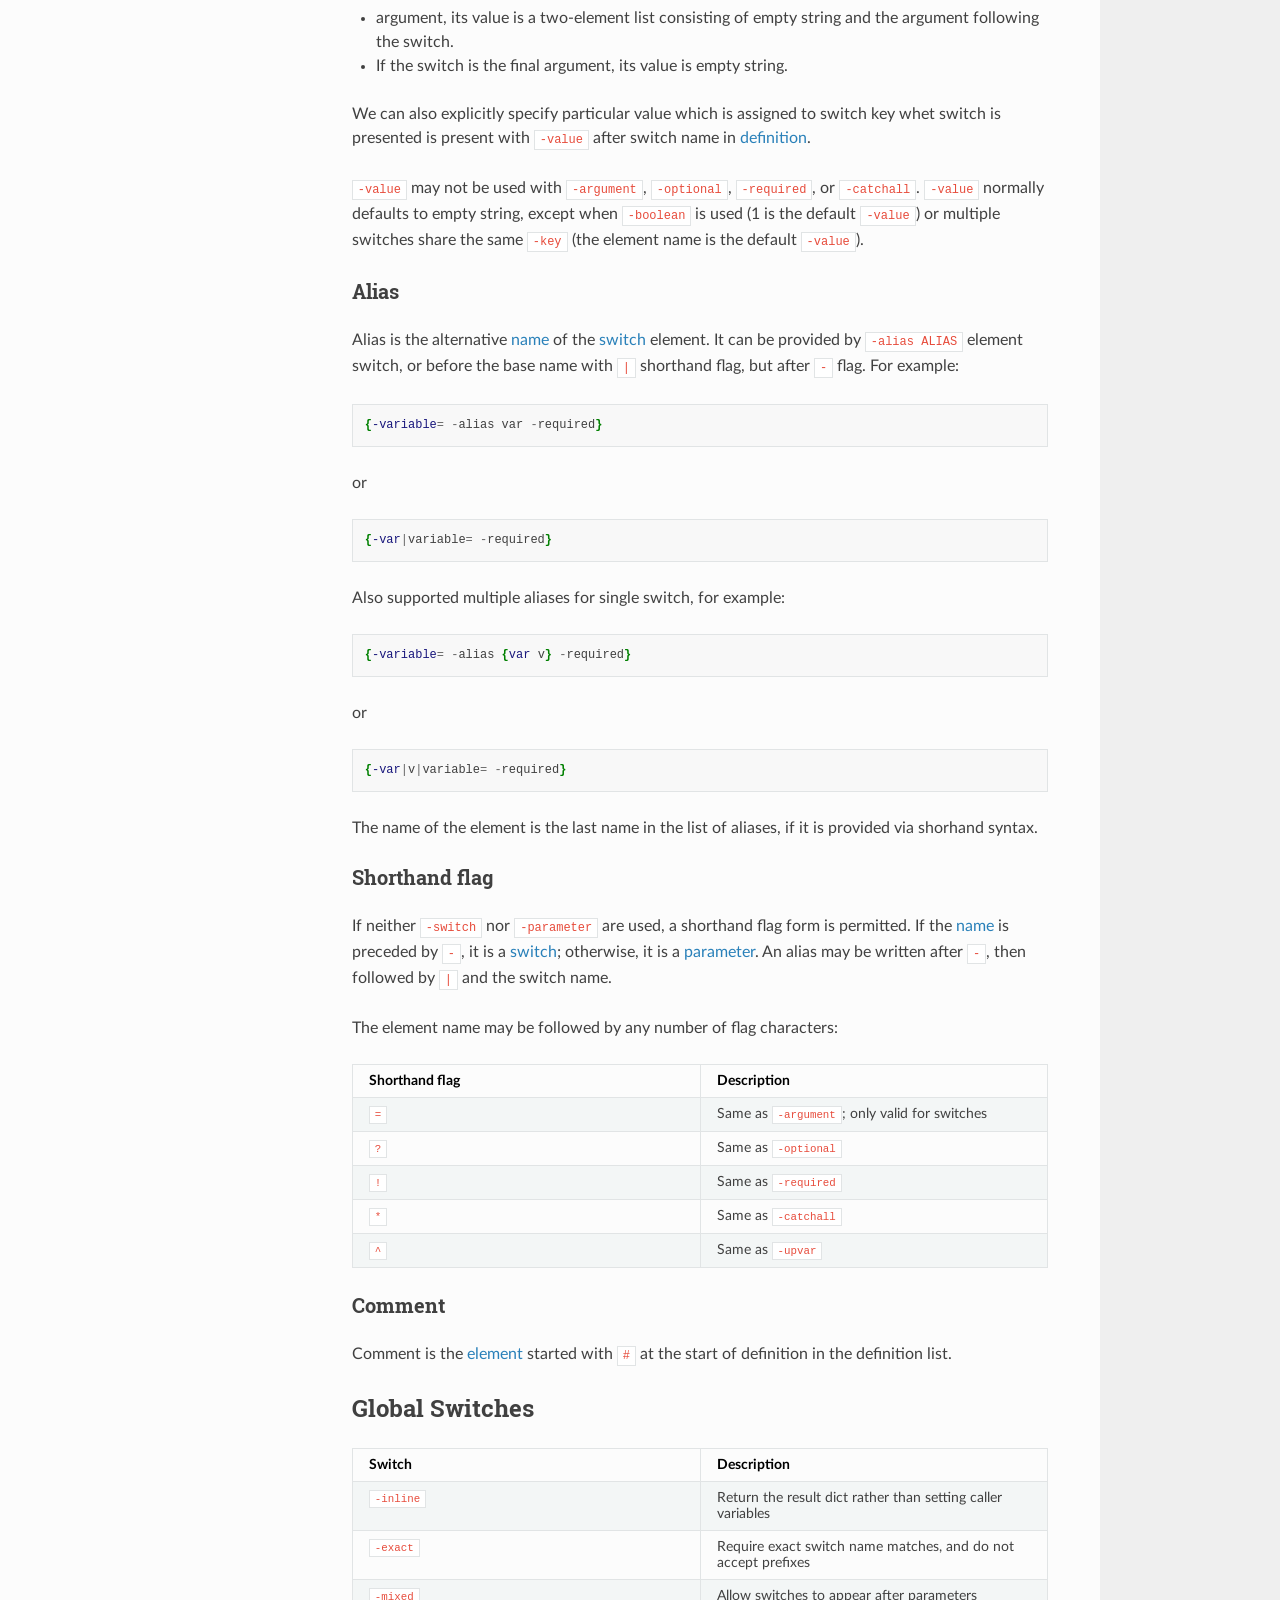
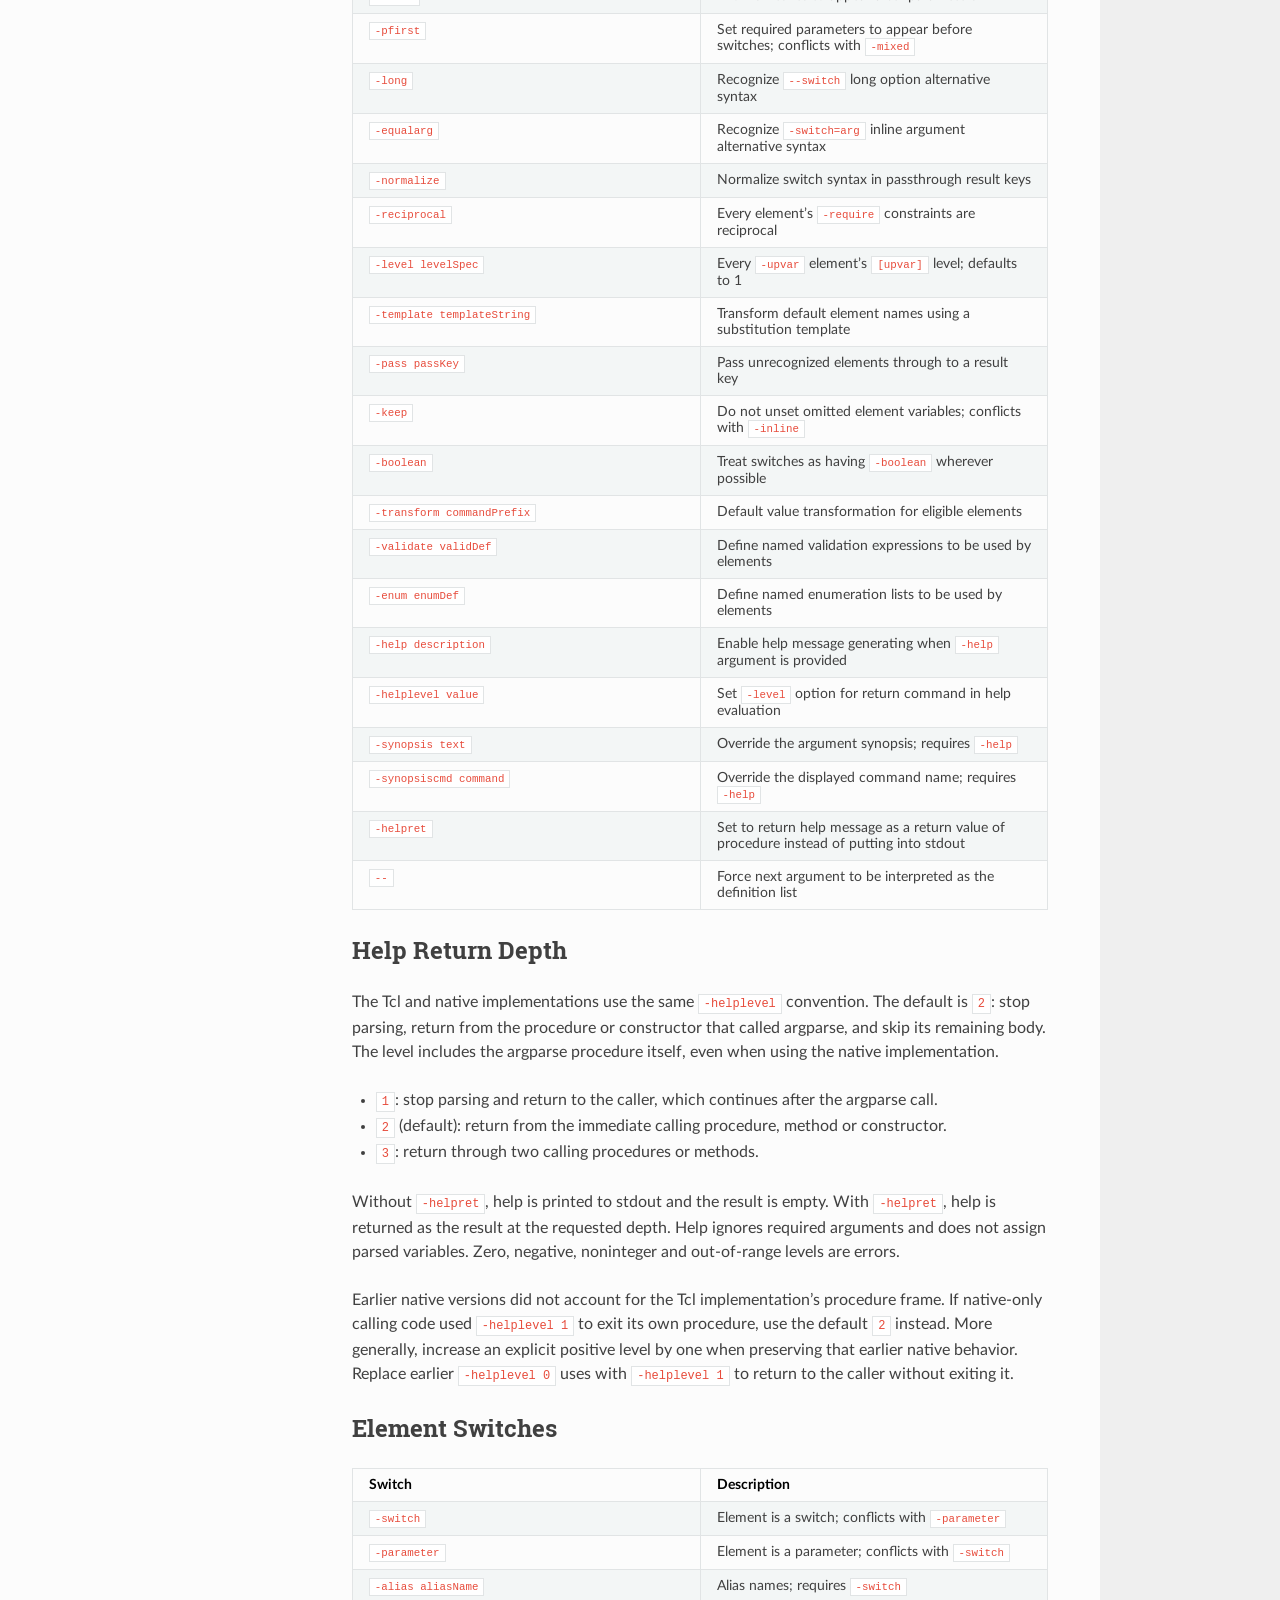
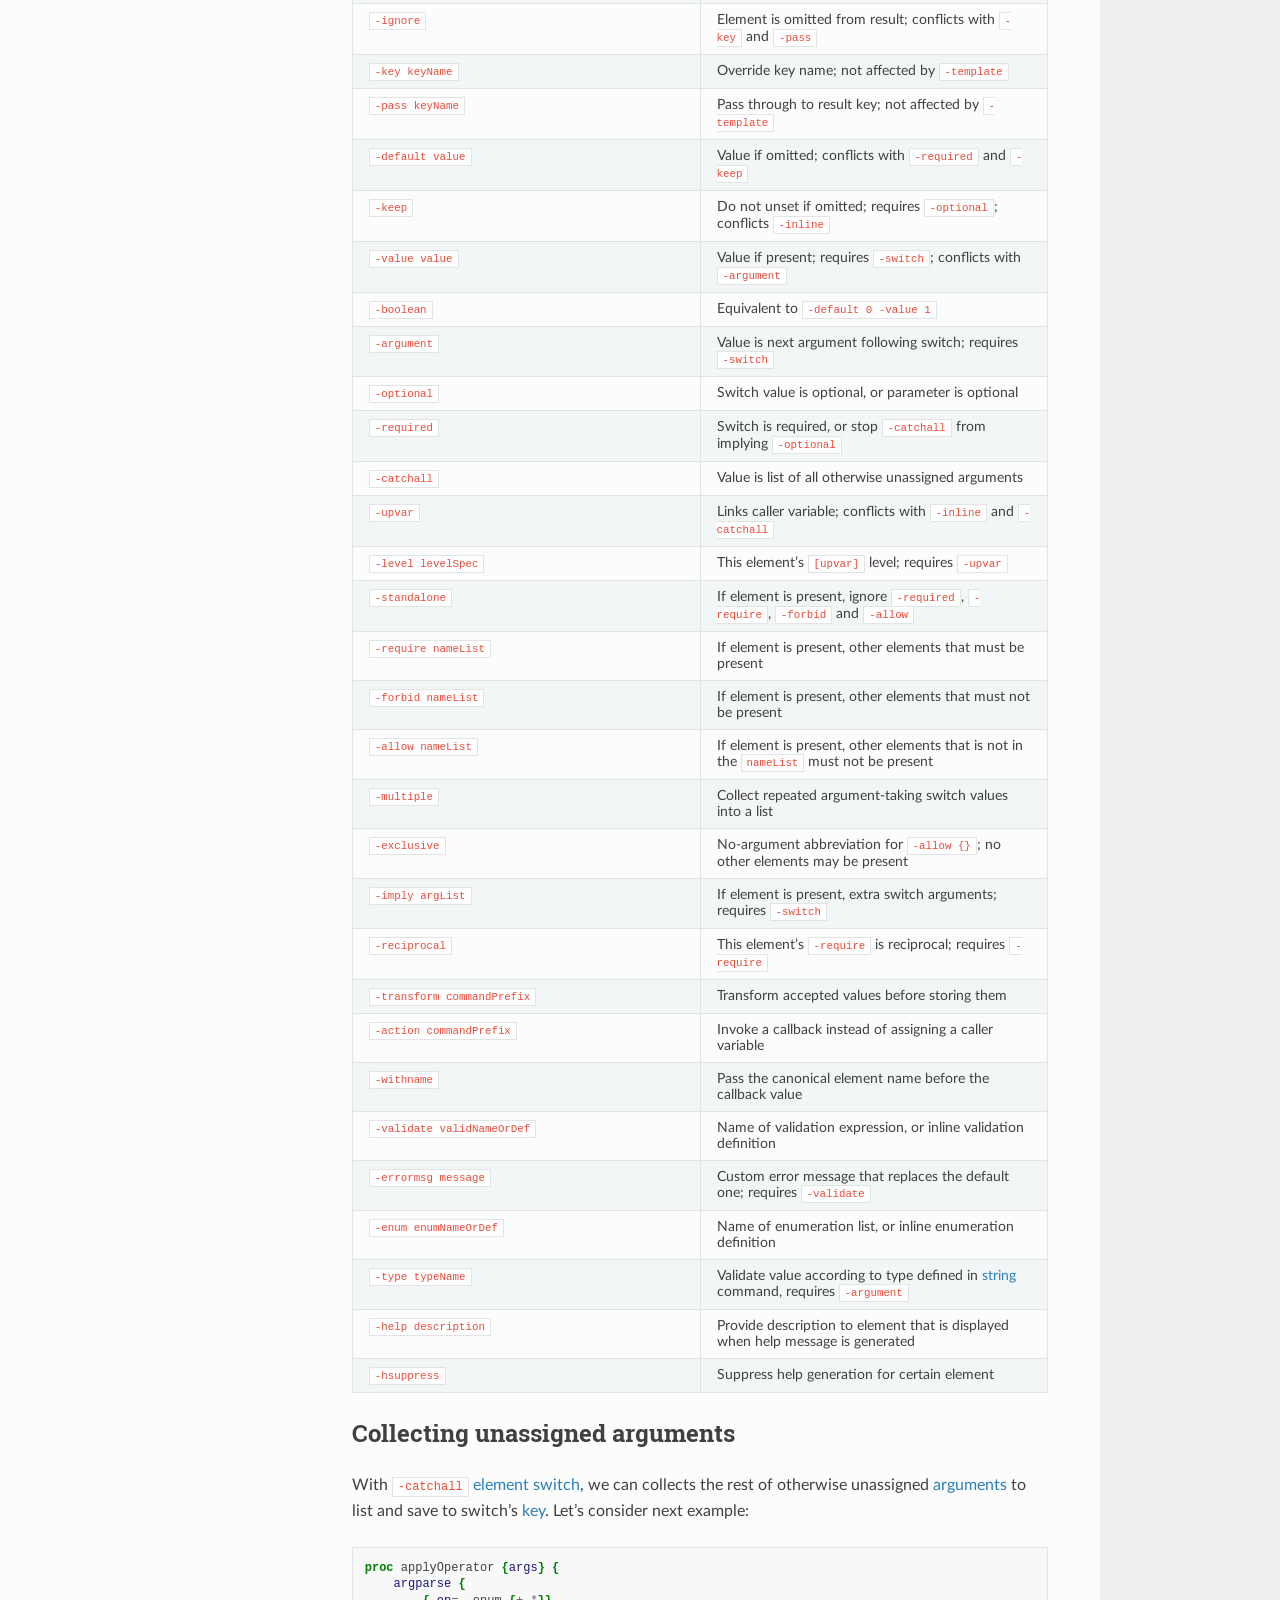
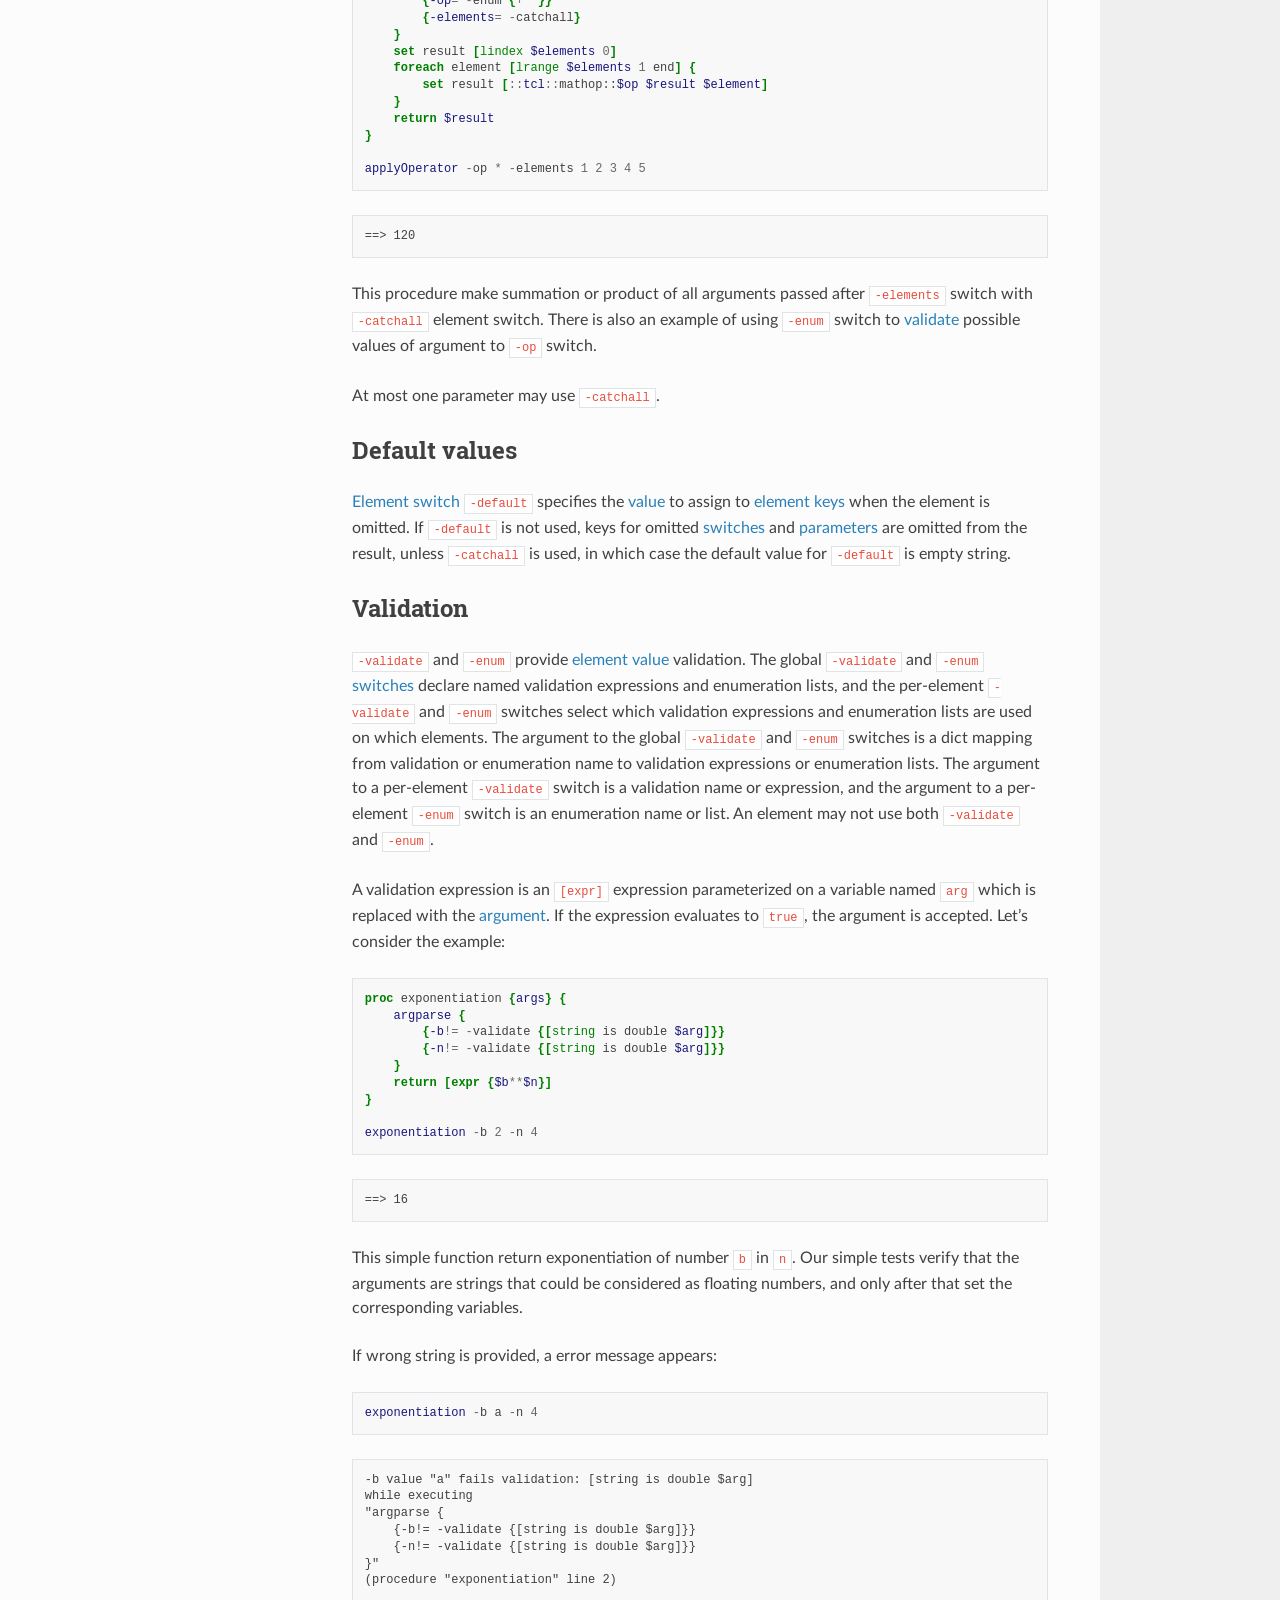
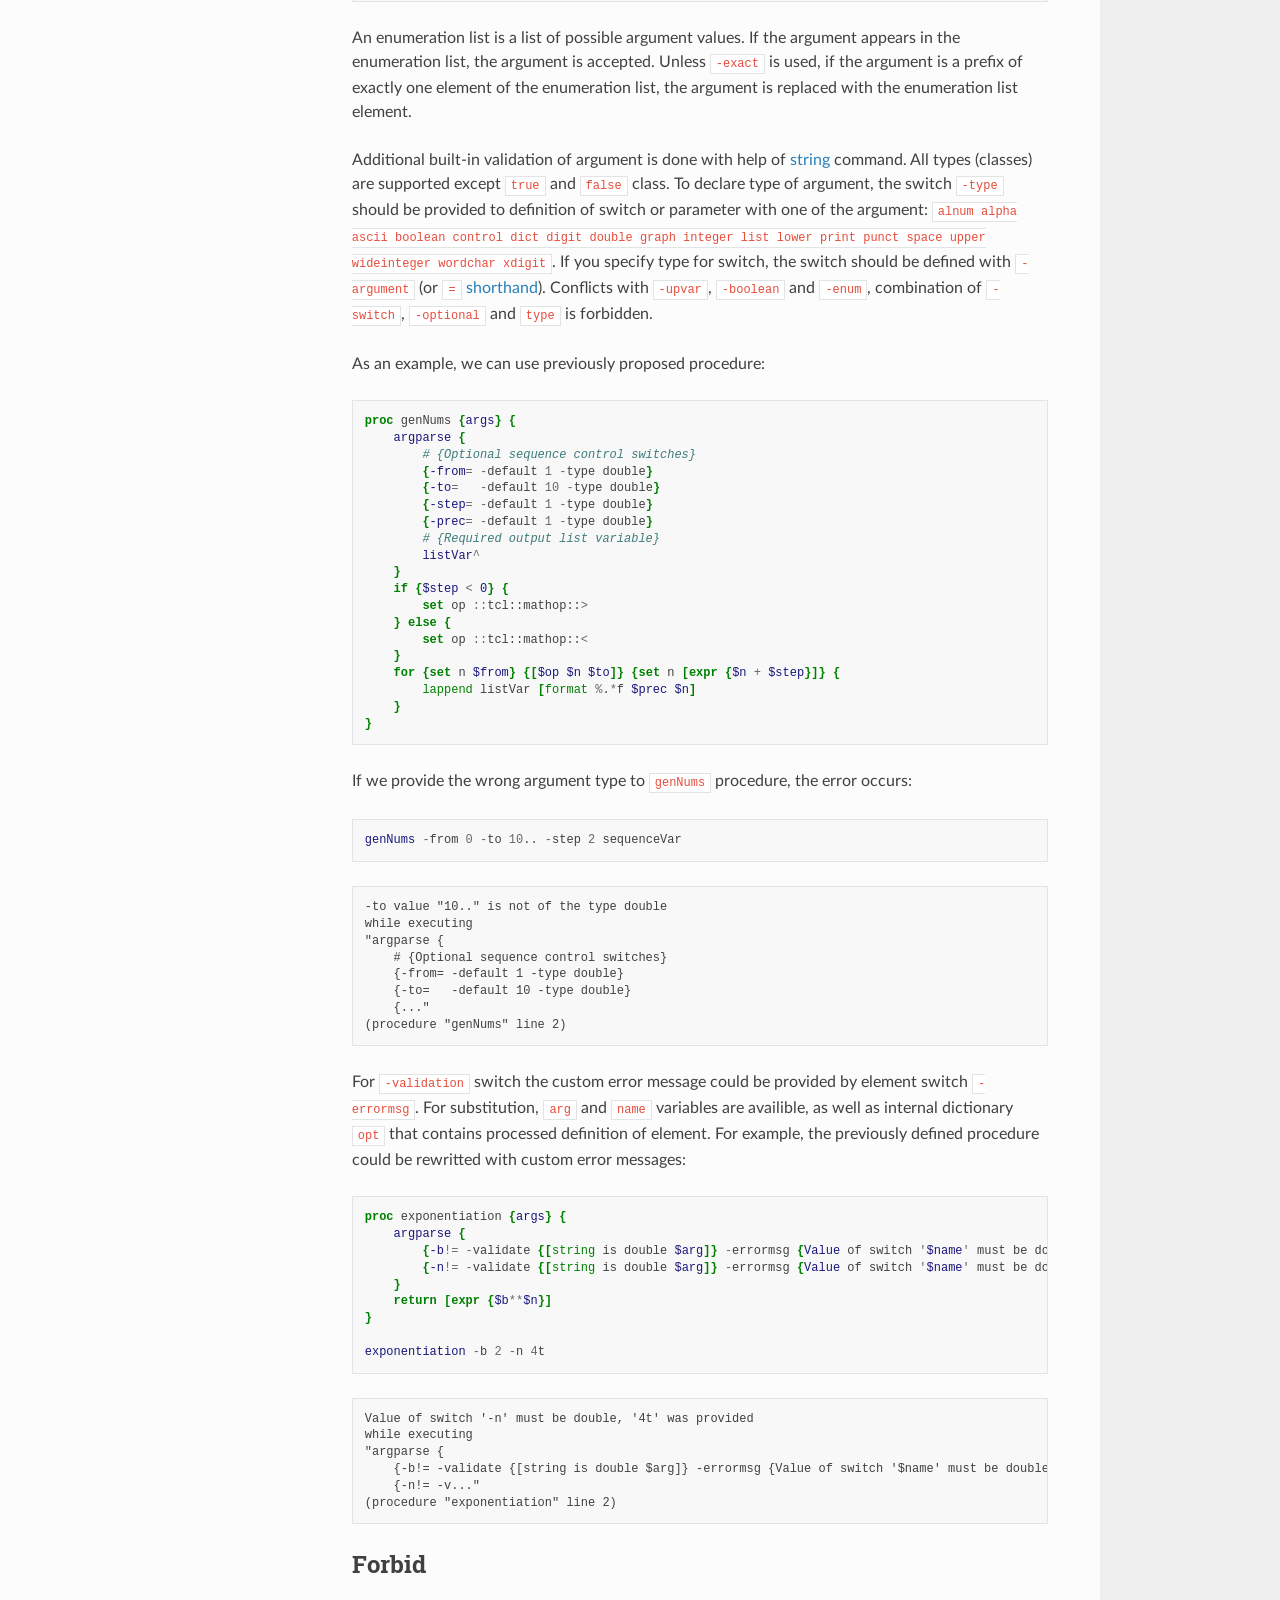
==== commit ba27643a: "add -action and -transform element switches, version bump to 0.70" ====
--- a/docs/argparse.html
+++ b/docs/argparse.html
@@ -77,6 +77,7 @@
 <li class="toctree-l2"><a class="reference internal" href="#validation">Validation</a></li>
 <li class="toctree-l2"><a class="reference internal" href="#forbid">Forbid</a></li>
 <li class="toctree-l2"><a class="reference internal" href="#allow">Allow</a><ul>
+<li class="toctree-l3"><a class="reference internal" href="#value-transformations-and-actions">Value transformations and actions</a></li>
 <li class="toctree-l3"><a class="reference internal" href="#repeated-switch-arguments">Repeated switch arguments</a></li>
 <li class="toctree-l3"><a class="reference internal" href="#exclusive-elements">Exclusive elements</a></li>
 </ul>
@@ -550,28 +551,31 @@
 <tr class="row-even"><td><p><code class="docutils literal notranslate"><span class="pre">-boolean</span></code></p></td>
 <td><p>Treat switches as having <code class="docutils literal notranslate"><span class="pre">-boolean</span></code> wherever possible</p></td>
 </tr>
-<tr class="row-odd"><td><p><code class="docutils literal notranslate"><span class="pre">-validate</span> <span class="pre">validDef</span></code></p></td>
+<tr class="row-odd"><td><p><code class="docutils literal notranslate"><span class="pre">-transform</span> <span class="pre">commandPrefix</span></code></p></td>
+<td><p>Default value transformation for eligible elements</p></td>
+</tr>
+<tr class="row-even"><td><p><code class="docutils literal notranslate"><span class="pre">-validate</span> <span class="pre">validDef</span></code></p></td>
 <td><p>Define named validation expressions to be used by elements</p></td>
 </tr>
-<tr class="row-even"><td><p><code class="docutils literal notranslate"><span class="pre">-enum</span> <span class="pre">enumDef</span></code></p></td>
+<tr class="row-odd"><td><p><code class="docutils literal notranslate"><span class="pre">-enum</span> <span class="pre">enumDef</span></code></p></td>
 <td><p>Define named enumeration lists to be used by elements</p></td>
 </tr>
-<tr class="row-odd"><td><p><code class="docutils literal notranslate"><span class="pre">-help</span> <span class="pre">description</span></code></p></td>
+<tr class="row-even"><td><p><code class="docutils literal notranslate"><span class="pre">-help</span> <span class="pre">description</span></code></p></td>
 <td><p>Enable help message generating when <code class="docutils literal notranslate"><span class="pre">-help</span></code> argument is provided</p></td>
 </tr>
-<tr class="row-even"><td><p><code class="docutils literal notranslate"><span class="pre">-helplevel</span> <span class="pre">value</span></code></p></td>
+<tr class="row-odd"><td><p><code class="docutils literal notranslate"><span class="pre">-helplevel</span> <span class="pre">value</span></code></p></td>
 <td><p>Set <code class="docutils literal notranslate"><span class="pre">-level</span></code> option for return command in help evaluation</p></td>
 </tr>
-<tr class="row-odd"><td><p><code class="docutils literal notranslate"><span class="pre">-synopsis</span> <span class="pre">text</span></code></p></td>
+<tr class="row-even"><td><p><code class="docutils literal notranslate"><span class="pre">-synopsis</span> <span class="pre">text</span></code></p></td>
 <td><p>Override the argument synopsis; requires <code class="docutils literal notranslate"><span class="pre">-help</span></code></p></td>
 </tr>
-<tr class="row-even"><td><p><code class="docutils literal notranslate"><span class="pre">-synopsiscmd</span> <span class="pre">command</span></code></p></td>
+<tr class="row-odd"><td><p><code class="docutils literal notranslate"><span class="pre">-synopsiscmd</span> <span class="pre">command</span></code></p></td>
 <td><p>Override the displayed command name; requires <code class="docutils literal notranslate"><span class="pre">-help</span></code></p></td>
 </tr>
-<tr class="row-odd"><td><p><code class="docutils literal notranslate"><span class="pre">-helpret</span></code></p></td>
+<tr class="row-even"><td><p><code class="docutils literal notranslate"><span class="pre">-helpret</span></code></p></td>
 <td><p>Set to return help message as a return value of procedure instead of putting into stdout</p></td>
 </tr>
-<tr class="row-even"><td><p><code class="docutils literal notranslate"><span class="pre">--</span></code></p></td>
+<tr class="row-odd"><td><p><code class="docutils literal notranslate"><span class="pre">--</span></code></p></td>
 <td><p>Force next argument to be interpreted as the definition list</p></td>
 </tr>
 </tbody>
@@ -680,22 +684,31 @@
 <tr class="row-odd"><td><p><code class="docutils literal notranslate"><span class="pre">-reciprocal</span></code></p></td>
 <td><p>This element’s <code class="docutils literal notranslate"><span class="pre">-require</span></code> is reciprocal; requires <code class="docutils literal notranslate"><span class="pre">-require</span></code></p></td>
 </tr>
-<tr class="row-even"><td><p><code class="docutils literal notranslate"><span class="pre">-validate</span> <span class="pre">validNameOrDef</span></code></p></td>
+<tr class="row-even"><td><p><code class="docutils literal notranslate"><span class="pre">-transform</span> <span class="pre">commandPrefix</span></code></p></td>
+<td><p>Transform accepted values before storing them</p></td>
+</tr>
+<tr class="row-odd"><td><p><code class="docutils literal notranslate"><span class="pre">-action</span> <span class="pre">commandPrefix</span></code></p></td>
+<td><p>Invoke a callback instead of assigning a caller variable</p></td>
+</tr>
+<tr class="row-even"><td><p><code class="docutils literal notranslate"><span class="pre">-withname</span></code></p></td>
+<td><p>Pass the canonical element name before the callback value</p></td>
+</tr>
+<tr class="row-odd"><td><p><code class="docutils literal notranslate"><span class="pre">-validate</span> <span class="pre">validNameOrDef</span></code></p></td>
 <td><p>Name of validation expression, or inline validation definition</p></td>
 </tr>
-<tr class="row-odd"><td><p><code class="docutils literal notranslate"><span class="pre">-errormsg</span> <span class="pre">message</span></code></p></td>
+<tr class="row-even"><td><p><code class="docutils literal notranslate"><span class="pre">-errormsg</span> <span class="pre">message</span></code></p></td>
 <td><p>Custom error message that replaces the default one; requires <code class="docutils literal notranslate"><span class="pre">-validate</span></code></p></td>
 </tr>
-<tr class="row-even"><td><p><code class="docutils literal notranslate"><span class="pre">-enum</span> <span class="pre">enumNameOrDef</span></code></p></td>
+<tr class="row-odd"><td><p><code class="docutils literal notranslate"><span class="pre">-enum</span> <span class="pre">enumNameOrDef</span></code></p></td>
 <td><p>Name of enumeration list, or inline enumeration definition</p></td>
 </tr>
-<tr class="row-odd"><td><p><code class="docutils literal notranslate"><span class="pre">-type</span> <span class="pre">typeName</span></code></p></td>
+<tr class="row-even"><td><p><code class="docutils literal notranslate"><span class="pre">-type</span> <span class="pre">typeName</span></code></p></td>
 <td><p>Validate value according to type defined in <a class="reference external" href="https://www.tcl-lang.org/man/tcl9.0/TclCmd/index.html">string</a> command, requires <code class="docutils literal notranslate"><span class="pre">-argument</span></code></p></td>
 </tr>
-<tr class="row-even"><td><p><code class="docutils literal notranslate"><span class="pre">-help</span> <span class="pre">description</span></code></p></td>
+<tr class="row-odd"><td><p><code class="docutils literal notranslate"><span class="pre">-help</span> <span class="pre">description</span></code></p></td>
 <td><p>Provide description to element that is displayed when help message is generated</p></td>
 </tr>
-<tr class="row-odd"><td><p><code class="docutils literal notranslate"><span class="pre">-hsuppress</span></code></p></td>
+<tr class="row-even"><td><p><code class="docutils literal notranslate"><span class="pre">-hsuppress</span></code></p></td>
 <td><p>Suppress help generation for certain element</p></td>
 </tr>
 </tbody>
@@ -949,6 +962,111 @@
 (procedure "sheduleEvent" line 2)
 </pre></div>
 </div>
+<section id="value-transformations-and-actions">
+<span id="r-argparse-value-transformations-and-actions"></span><span id="r-3a3aargparseqzvalue20transformations20and20actions"></span><h3>Value transformations and actions<a class="headerlink" href="#value-transformations-and-actions" title="Link to this heading"></a></h3>
+<p>Use <code class="docutils literal notranslate"><span class="pre">-transform</span> <span class="pre">commandPrefix</span></code> to convert an accepted input value before it is stored. The prefix is a Tcl
+list: by default argparse appends the value as one final word and invokes that command in the caller’s frame.
+It can name a procedure, a built-in command, an ensemble subcommand, or an <code class="docutils literal notranslate"><span class="pre">apply</span></code> lambda.</p>
+<div class="highlight-tcl notranslate"><div class="highlight"><pre><span></span><span class="nv">argparse</span><span class="w"> </span><span class="o">-</span>inline<span class="w"> </span><span class="k">{</span>
+<span class="w">    </span><span class="k">{</span><span class="nv">-colour</span><span class="o">=</span><span class="w"> </span><span class="o">-</span>enum<span class="w"> </span><span class="k">{</span><span class="nv">red</span><span class="w"> </span>green<span class="w"> </span>blue<span class="k">}</span><span class="w"> </span><span class="o">-</span>transform<span class="w"> </span><span class="k">{</span><span class="nb">string</span><span class="w"> </span>toupper<span class="k">}}</span>
+<span class="w">    </span><span class="k">{</span><span class="nv">-count</span><span class="o">=</span><span class="w"> </span><span class="o">-</span>type<span class="w"> </span>integer<span class="w"> </span><span class="o">-</span>validate<span class="w"> </span><span class="k">{</span><span class="nv">$arg</span><span class="w"> </span><span class="o">&gt;</span><span class="w"> </span><span class="nv">0</span><span class="k">}</span><span class="w"> </span><span class="o">-</span>transform<span class="w"> </span><span class="k">{apply</span><span class="w"> </span><span class="k">{{</span><span class="nv">value</span><span class="k">}</span><span class="w"> </span><span class="k">{expr</span><span class="w"> </span><span class="k">{</span><span class="nv">$value</span><span class="w"> </span><span class="o">*</span><span class="w"> </span><span class="nv">2</span><span class="k">}}}}}</span>
+<span class="k">}</span><span class="w"> </span><span class="k">{</span><span class="nv">-colour</span><span class="w"> </span>gr<span class="w"> </span><span class="o">-</span>count<span class="w"> </span><span class="mi">3</span><span class="k">}</span>
+<span class="c"># Returns: colour GREEN count 6</span>
+</pre></div>
+</div>
+<p>Enumeration expansion, <code class="docutils literal notranslate"><span class="pre">-validate</span></code>, and <code class="docutils literal notranslate"><span class="pre">-type</span></code> checks happen before the callback. The callback receives the
+accepted value; its return value is stored without further validation and may have a different type. An error
+in validation prevents the callback for that value from running.</p>
+<p>A global <code class="docutils literal notranslate"><span class="pre">-transform</span> <span class="pre">commandPrefix</span></code> supplies the default transformation for argument-taking switches and
+positional parameters. An element’s <code class="docutils literal notranslate"><span class="pre">-transform</span></code> overrides it; <code class="docutils literal notranslate"><span class="pre">-transform</span> <span class="pre">{}</span></code> explicitly disables it.
+Argument-free switches and <code class="docutils literal notranslate"><span class="pre">-upvar</span></code> elements do not inherit the global transformation.</p>
+<div class="highlight-tcl notranslate"><div class="highlight"><pre><span></span><span class="nv">argparse</span><span class="w"> </span><span class="o">-</span>inline<span class="w"> </span><span class="o">-</span>transform<span class="w"> </span><span class="k">{</span><span class="nb">string</span><span class="w"> </span>trim<span class="k">}</span><span class="w"> </span><span class="k">{</span>
+<span class="w">    </span><span class="nv">-title</span><span class="o">=</span>
+<span class="w">    </span><span class="k">{</span><span class="nv">-code</span><span class="o">=</span><span class="w"> </span><span class="o">-</span>transform<span class="w"> </span><span class="k">{</span><span class="nb">string</span><span class="w"> </span>toupper<span class="k">}}</span>
+<span class="w">    </span><span class="k">{</span><span class="nv">-literal</span><span class="o">=</span><span class="w"> </span><span class="o">-</span>transform<span class="w"> </span><span class="k">{}}</span>
+<span class="k">}</span><span class="w"> </span><span class="k">{</span><span class="nv">-title</span><span class="w"> </span><span class="k">{</span><span class="w">  </span><span class="nv">hello</span><span class="w">  </span><span class="k">}</span><span class="w"> </span><span class="o">-</span>code<span class="w"> </span>abc<span class="w"> </span><span class="o">-</span>literal<span class="w"> </span><span class="k">{</span><span class="w">  </span><span class="nv">unchanged</span><span class="w">  </span><span class="k">}}</span>
+<span class="c"># Returns: title hello code ABC literal {  unchanged  }</span>
+</pre></div>
+</div>
+<p>Use the element option <code class="docutils literal notranslate"><span class="pre">-action</span> <span class="pre">commandPrefix</span></code> when the callback itself handles the value, for example
+by calling an object’s configuration method. In ordinary mode argparse neither sets nor unsets that
+element’s caller variable, including when the element is omitted or has a default. With <code class="docutils literal notranslate"><span class="pre">-inline</span></code>, the
+callback return value is included under the element’s result key. <code class="docutils literal notranslate"><span class="pre">-key</span></code> changes that key as usual.
+An action overrides the global transformation. Explicit <code class="docutils literal notranslate"><span class="pre">-action</span></code> and <code class="docutils literal notranslate"><span class="pre">-transform</span></code> on the same element
+conflict; an action prefix must not be empty.</p>
+<div class="highlight-tcl notranslate"><div class="highlight"><pre><span></span><span class="nv">oo</span><span class="o">::</span>class<span class="w"> </span>create<span class="w"> </span>Settings<span class="w"> </span><span class="k">{</span>
+<span class="w">    </span><span class="k">variable</span><span class="w"> </span>settings
+<span class="w">    </span><span class="nv">constructor</span><span class="w"> </span><span class="k">{}</span><span class="w"> </span><span class="k">{</span>
+<span class="w">        </span><span class="k">set</span><span class="w"> </span>settings<span class="w"> </span><span class="k">{}</span>
+<span class="w">    </span><span class="k">}</span>
+<span class="w">    </span><span class="nv">method</span><span class="w"> </span>configure<span class="w"> </span><span class="k">{</span><span class="nv">key</span><span class="w"> </span>value<span class="k">}</span><span class="w"> </span><span class="k">{</span>
+<span class="w">        </span><span class="nb">dict</span><span class="w"> </span>set<span class="w"> </span>settings<span class="w"> </span><span class="nv">$key</span><span class="w"> </span><span class="nv">$value</span>
+<span class="w">        </span><span class="k">return</span><span class="w"> </span><span class="nv">$value</span>
+<span class="w">    </span><span class="k">}</span>
+<span class="w">    </span><span class="nv">method</span><span class="w"> </span>parse<span class="w"> </span><span class="k">{</span><span class="nv">args</span><span class="k">}</span><span class="w"> </span><span class="k">{</span>
+<span class="w">        </span><span class="nv">argparse</span><span class="w"> </span><span class="k">{</span>
+<span class="w">            </span><span class="k">{</span><span class="nv">-colour</span><span class="o">=</span><span class="w"> </span><span class="o">-</span>enum<span class="w"> </span><span class="k">{</span><span class="nv">red</span><span class="w"> </span>green<span class="w"> </span>blue<span class="k">}</span><span class="w"> </span><span class="o">-</span>action<span class="w"> </span><span class="k">{</span><span class="nv">my</span><span class="w"> </span>configure<span class="w"> </span>colour<span class="k">}}</span>
+<span class="w">        </span><span class="k">}</span>
+<span class="w">        </span><span class="k">return</span><span class="w"> </span><span class="nv">$settings</span>
+<span class="w">    </span><span class="k">}</span>
+<span class="k">}</span>
+<span class="k">set</span><span class="w"> </span>object<span class="w"> </span><span class="k">[</span><span class="nv">Settings</span><span class="w"> </span>new<span class="k">]</span>
+<span class="nv">$object</span><span class="w"> </span><span class="nv">parse</span><span class="w"> </span><span class="o">-</span>colour<span class="w"> </span>gr
+<span class="c"># Returns: colour green</span>
+<span class="nv">$object</span><span class="w"> </span><span class="nv">destroy</span>
+<span class="nv">Settings</span><span class="w"> </span>destroy
+</pre></div>
+</div>
+<p>The prefix <code class="docutils literal notranslate"><span class="pre">{my</span> <span class="pre">configure</span> <span class="pre">colour}</span></code> invokes <code class="docutils literal notranslate"><span class="pre">my</span> <span class="pre">configure</span> <span class="pre">colour</span> <span class="pre">green</span></code> in the method that called
+argparse. Relative command names use that caller’s namespace. A callback procedure or lambda has its
+normal local frame; it may use <code class="docutils literal notranslate"><span class="pre">upvar</span> <span class="pre">1</span></code> to access the argparse caller. Prefix arguments can be built
+dynamically with <code class="docutils literal notranslate"><span class="pre">list</span></code>, for example <code class="docutils literal notranslate"><span class="pre">[list</span> <span class="pre">my</span> <span class="pre">configure</span> <span class="pre">$settingName]</span></code>.</p>
+<p>Add the no-argument element option <code class="docutils literal notranslate"><span class="pre">-withname</span></code> to append the canonical element name before the value.
+This allows several elements to use the same configuration method without repeating their names in the
+command prefixes:</p>
+<div class="highlight-tcl notranslate"><div class="highlight"><pre><span></span><span class="c"># Inside an object method:</span>
+<span class="nv">argparse</span><span class="w"> </span><span class="k">{</span>
+<span class="w">    </span><span class="k">{</span><span class="nv">-colour</span><span class="o">=</span><span class="w"> </span><span class="o">-</span>alias<span class="w"> </span>c<span class="w"> </span><span class="o">-</span>enum<span class="w"> </span><span class="k">{</span><span class="nv">red</span><span class="w"> </span>green<span class="w"> </span>blue<span class="k">}</span><span class="w"> </span><span class="o">-</span>action<span class="w"> </span><span class="k">{</span><span class="nv">my</span><span class="w"> </span>configure<span class="k">}</span><span class="w"> </span><span class="o">-</span>withname<span class="k">}</span>
+<span class="w">    </span><span class="k">{</span><span class="nv">-width</span><span class="o">=</span><span class="w"> </span><span class="o">-</span>type<span class="w"> </span>integer<span class="w"> </span><span class="o">-</span>action<span class="w"> </span><span class="k">{</span><span class="nv">my</span><span class="w"> </span>configure<span class="k">}</span><span class="w"> </span><span class="o">-</span>withname<span class="k">}</span>
+<span class="k">}</span><span class="w"> </span><span class="k">{</span><span class="nv">-c</span><span class="w"> </span>gr<span class="w"> </span><span class="o">-</span>width<span class="w"> </span><span class="mi">4</span><span class="k">}</span>
+<span class="c"># Invokes: my configure -colour green</span>
+<span class="c">#          my configure -width 4</span>
+</pre></div>
+</div>
+<p>For switches the name includes one leading dash. Aliases, abbreviations, <code class="docutils literal notranslate"><span class="pre">--colour</span></code>, and equal-argument
+syntax all produce the same canonical name, such as <code class="docutils literal notranslate"><span class="pre">-colour</span></code>. Positional parameters receive their
+declared name without an added dash. Neither <code class="docutils literal notranslate"><span class="pre">-key</span></code> nor the global <code class="docutils literal notranslate"><span class="pre">-template</span></code> changes the callback name.
+Existing prefix words come first, followed by the name and then the value; each is a separate Tcl word.</p>
+<p><code class="docutils literal notranslate"><span class="pre">-withname</span></code> works with both <code class="docutils literal notranslate"><span class="pre">-action</span></code> and <code class="docutils literal notranslate"><span class="pre">-transform</span></code>, including an inherited global transformation:</p>
+<div class="highlight-tcl notranslate"><div class="highlight"><pre><span></span><span class="nv">argparse</span><span class="w"> </span><span class="o">-</span>inline<span class="w"> </span><span class="o">-</span>transform<span class="w"> </span>list<span class="w"> </span><span class="k">{</span>
+<span class="w">    </span><span class="k">{</span><span class="nv">-colour</span><span class="o">=</span><span class="w"> </span><span class="o">-</span>withname<span class="k">}</span>
+<span class="w">    </span><span class="k">{</span><span class="nb">file</span><span class="w"> </span><span class="o">-</span>withname<span class="k">}</span>
+<span class="k">}</span><span class="w"> </span><span class="k">{</span><span class="nv">-colour</span><span class="w"> </span>green<span class="w"> </span>example.txt<span class="k">}</span>
+<span class="c"># Returns: colour {-colour green} file {file example.txt}</span>
+</pre></div>
+</div>
+<p>It requires a nonempty effective callback. Using it without a callback, or together with an empty
+<code class="docutils literal notranslate"><span class="pre">-transform</span> <span class="pre">{}</span></code> opt-out, is an error. It is an element option, not a global option. Without <code class="docutils literal notranslate"><span class="pre">-withname</span></code>,
+callbacks continue to receive only the value. With repeated switches or catchalls, the same canonical
+name accompanies each value. Validation, defaults, pass-through, and error handling follow the same
+rules with or without <code class="docutils literal notranslate"><span class="pre">-withname</span></code>.</p>
+<p>The following conventions apply:</p>
+<ul class="simple">
+<li><p>Only supplied values invoke callbacks. Omitted elements and <code class="docutils literal notranslate"><span class="pre">-default</span></code> values do not; defaults are already final values. An optional switch supplied without a value also does not invoke its callback.</p></li>
+<li><p>A callback runs for every occurrence, even without <code class="docutils literal notranslate"><span class="pre">-multiple</span></code>; the last result then wins. With <code class="docutils literal notranslate"><span class="pre">-multiple</span></code>, results are collected in occurrence order. A list-valued result remains one list element.</p></li>
+<li><p>A catchall validates and type-checks its entire input list first, then invokes its callback once per value. An empty catchall invokes nothing. Results form an outer list, without flattening.</p></li>
+<li><p>A supplied optional switch value retains the usual two-element presence wrapper, with the callback result in the second element.</p></li>
+<li><p><code class="docutils literal notranslate"><span class="pre">-pass</span></code> retains the existing pre-transformation values and syntax, including under <code class="docutils literal notranslate"><span class="pre">-normalize</span></code>. This avoids applying transformations twice when forwarded arguments are parsed again. A separate pass-through destination is still assigned for an action. Use distinct keys for an action and its pass-through destination; action keys are excluded from caller-variable assignment.</p></li>
+<li><p>Explicit callbacks require a positional parameter or an argument-taking switch, and conflict with <code class="docutils literal notranslate"><span class="pre">-upvar</span></code>. They do not imply <code class="docutils literal notranslate"><span class="pre">-argument</span></code>; use <code class="docutils literal notranslate"><span class="pre">-a=</span></code> or <code class="docutils literal notranslate"><span class="pre">-argument</span></code> where needed.</p></li>
+<li><p>Help generation never invokes callbacks. Callback commands are resolved when invoked, so definitions can refer to commands created later.</p></li>
+<li><p>Callback errors retain their error code and stack trace with added element context. Non-OK completion codes such as a raw <code class="docutils literal notranslate"><span class="pre">return</span></code>, <code class="docutils literal notranslate"><span class="pre">break</span></code>, or <code class="docutils literal notranslate"><span class="pre">continue</span></code> are reported as errors. Normal returns from callback procedures and lambdas work as usual.</p></li>
+</ul>
+<p>Callbacks run during parsing, not after all input and constraints have been checked. Switch callbacks
+run as switches are consumed; positional callbacks run when positional values are allocated, after
+switch processing. Earlier side effects are not rolled back if a later value, callback, or constraint
+fails. For configuration that must change only after the complete input is accepted, first parse with
+<code class="docutils literal notranslate"><span class="pre">-inline</span></code> without callbacks that modify state, then apply the resulting dictionary after argparse succeeds.</p>
+</section>
 <section id="repeated-switch-arguments">
 <span id="r-argparse-repeated-switch-arguments"></span><span id="r-3a3aargparseqzrepeated20switch20arguments"></span><h3>Repeated switch arguments<a class="headerlink" href="#repeated-switch-arguments" title="Link to this heading"></a></h3>
 <p>Use the no-argument element option <code class="docutils literal notranslate"><span class="pre">-multiple</span></code> on an argument-taking switch to collect every occurrence
